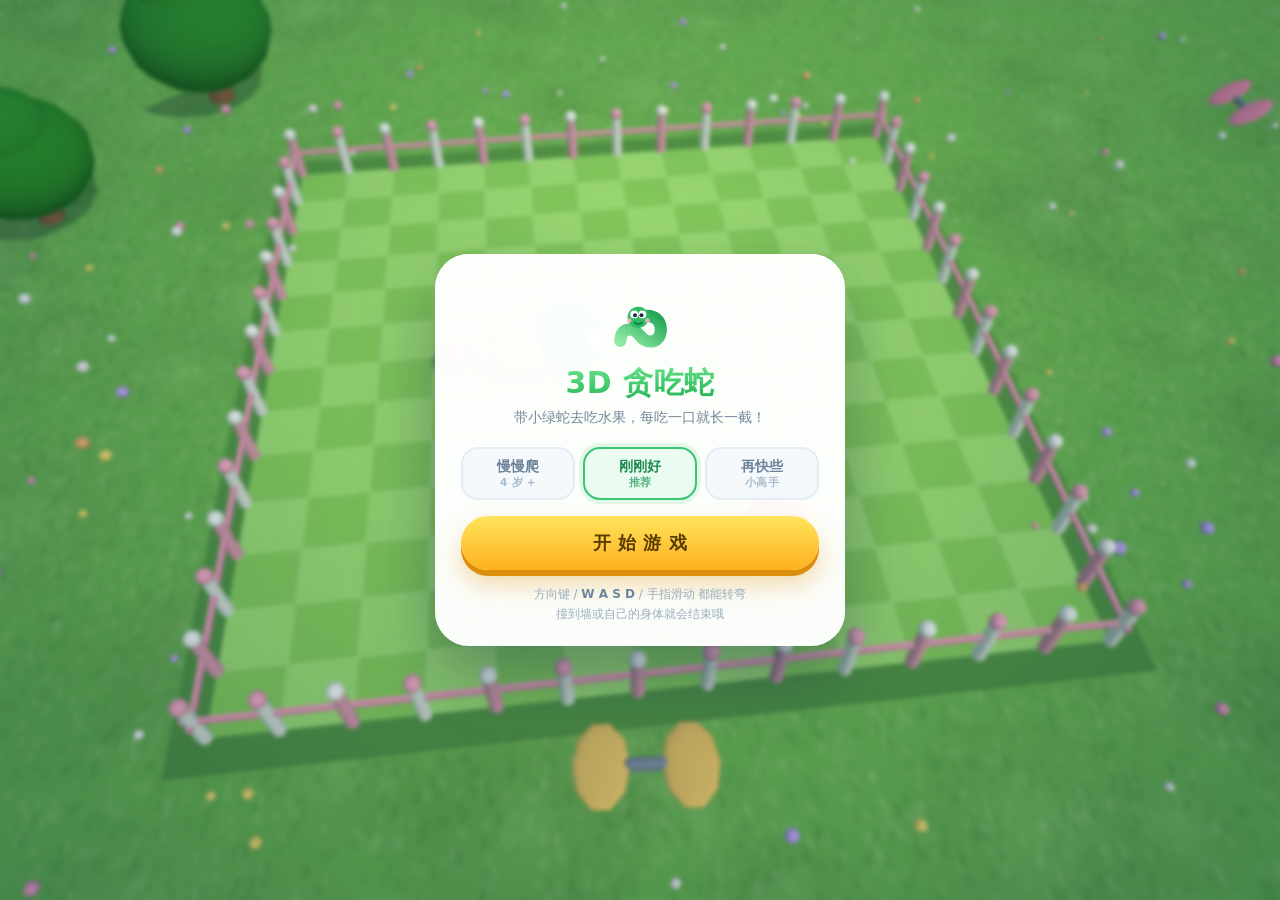
==== index.html @ 9dacfd61 "3D 贪吃蛇 · 小小探险：儿童向单文件 3D 游戏" ====
<!DOCTYPE html>
<html lang="zh-CN">
<head>
<meta charset="utf-8">
<meta name="viewport" content="width=device-width,initial-scale=1,maximum-scale=1,user-scalable=no,viewport-fit=cover">
<meta name="theme-color" content="#7dc8f7">
<meta name="apple-mobile-web-app-capable" content="yes">
<title>3D 贪吃蛇 · 小小探险</title>
<style>
*, *::before, *::after { margin: 0; padding: 0; box-sizing: border-box; }

html, body {
  height: 100%;
  overflow: hidden;
  background: #7dc8f7;
}

body {
  font-family: "PingFang SC", "Hiragino Sans GB", "Microsoft YaHei", system-ui, -apple-system, sans-serif;
  color: #22334d;
  -webkit-user-select: none;
  user-select: none;
  -webkit-tap-highlight-color: transparent;
  touch-action: none;
  overscroll-behavior: none;
}

#c {
  position: fixed;
  inset: 0;
  width: 100%;
  height: 100%;
  display: block;
  touch-action: none;
}

/* ============ 通用界面层 ============ */
.screen {
  position: fixed;
  inset: 0;
  z-index: 20;
  display: flex;
  align-items: center;
  justify-content: center;
  padding: 18px;
  background: radial-gradient(ellipse at 50% 35%, rgba(255, 255, 255, .10), rgba(20, 60, 95, .34));
  -webkit-backdrop-filter: blur(2px) saturate(1.05);
  backdrop-filter: blur(2px) saturate(1.05);
}
.screen.hidden { display: none; }

.card {
  width: min(410px, 100%);
  max-height: 94vh;
  overflow-y: auto;
  background: rgba(255, 255, 255, .97);
  border-radius: 34px;
  padding: 26px 26px 22px;
  text-align: center;
  box-shadow: 0 30px 70px rgba(10, 40, 70, .38), inset 0 2px 0 #fff;
  animation: pop .4s cubic-bezier(.2, 1.5, .45, 1) both;
}
@keyframes pop {
  from { transform: scale(.86) translateY(14px); opacity: 0; }
  to { transform: none; opacity: 1; }
}

/* ============ 标志 ============ */
.mark {
  width: 74px;
  height: 74px;
  margin: 2px auto 10px;
  position: relative;
}
.mark svg { width: 100%; height: 100%; display: block; }

.title {
  font-size: 30px;
  font-weight: 900;
  letter-spacing: .5px;
  line-height: 1.15;
  background: linear-gradient(178deg, #6ae38a 8%, #22b455 92%);
  -webkit-background-clip: text;
  background-clip: text;
  color: transparent;
}
.subtitle {
  margin-top: 7px;
  font-size: 14px;
  line-height: 1.55;
  color: #74879b;
  font-weight: 500;
}

/* ============ 难度 ============ */
.diffs {
  display: grid;
  grid-template-columns: repeat(3, 1fr);
  gap: 8px;
  margin: 18px 0 16px;
}
.pill {
  border: 2px solid #e4ecf4;
  background: #f5f9fc;
  border-radius: 17px;
  padding: 9px 2px 8px;
  font-family: inherit;
  font-size: 14px;
  font-weight: 800;
  color: #6b8199;
  cursor: pointer;
  transition: border-color .16s, background .16s, color .16s, box-shadow .16s, transform .1s;
  line-height: 1.25;
}
.pill small {
  display: block;
  font-size: 10.5px;
  font-weight: 600;
  color: #a7bbcd;
  margin-top: 1px;
  letter-spacing: .3px;
}
.pill:active { transform: scale(.95); }
.pill.active {
  border-color: #38c674;
  background: #eafbf1;
  color: #1c8a4c;
  box-shadow: 0 0 0 4px rgba(56, 198, 116, .13);
}
.pill.active small { color: #55b47f; }

/* ============ 按钮 ============ */
.btn {
  display: block;
  width: 100%;
  border: 0;
  border-radius: 999px;
  font-family: inherit;
  font-weight: 800;
  font-size: 18px;
  letter-spacing: .5px;
  padding: 15px 18px;
  cursor: pointer;
  transition: transform .09s, box-shadow .09s, filter .15s;
}
.btn + .btn { margin-top: 10px; }

.btn-primary {
  color: #5a3c00;
  background: linear-gradient(180deg, #ffe45c, #ffb01f);
  box-shadow: 0 6px 0 #dc8e0d, 0 14px 26px rgba(220, 142, 13, .35);
}
.btn-primary:active {
  transform: translateY(4px);
  box-shadow: 0 2px 0 #dc8e0d, 0 6px 14px rgba(220, 142, 13, .3);
}

.btn-ghost {
  color: #5d7591;
  background: #eef4f9;
  box-shadow: 0 4px 0 #d8e3ed;
  font-size: 15px;
  padding: 12px 18px;
}
.btn-ghost:active { transform: translateY(3px); box-shadow: 0 1px 0 #d8e3ed; }

.hint {
  margin-top: 14px;
  font-size: 12px;
  color: #9aadbf;
  line-height: 1.7;
  font-weight: 500;
}
.hint b { color: #6d859c; font-weight: 700; }

/* ============ HUD ============ */
#hud {
  position: fixed;
  inset: 0;
  z-index: 10;
  pointer-events: none;
  opacity: 0;
  transition: opacity .3s;
}
#hud.show { opacity: 1; }

.hud-top {
  position: absolute;
  top: max(12px, env(safe-area-inset-top));
  left: 12px;
  right: 12px;
  display: flex;
  align-items: center;
  gap: 8px;
}

.chip {
  display: flex;
  align-items: center;
  gap: 7px;
  height: 42px;
  padding: 0 15px 0 10px;
  border-radius: 999px;
  background: rgba(255, 255, 255, .93);
  box-shadow: 0 5px 16px rgba(15, 45, 75, .2), inset 0 1px 0 #fff;
  font-weight: 800;
  font-size: 17px;
  font-variant-numeric: tabular-nums;
  color: #23374f;
}
.chip svg { width: 21px; height: 21px; display: block; }
.chip.best { color: #8a6412; padding-left: 11px; }
.chip.best svg { width: 19px; height: 19px; }

.chip.bump { animation: bump .34s cubic-bezier(.2, 1.6, .4, 1); }
@keyframes bump {
  0% { transform: scale(1); }
  45% { transform: scale(1.16); }
  100% { transform: scale(1); }
}

.spacer { flex: 1 1 auto; }

.icon-btn {
  width: 42px;
  height: 42px;
  flex: 0 0 auto;
  border: 0;
  border-radius: 50%;
  background: rgba(255, 255, 255, .93);
  box-shadow: 0 5px 16px rgba(15, 45, 75, .2), inset 0 1px 0 #fff;
  display: flex;
  align-items: center;
  justify-content: center;
  cursor: pointer;
  pointer-events: auto;
  transition: transform .1s, background .15s;
}
.icon-btn:active { transform: scale(.9); }
.icon-btn svg { width: 20px; height: 20px; fill: #33475f; display: block; }

/* ============ 方向键 ============ */
#pad {
  position: absolute;
  right: 16px;
  bottom: max(16px, env(safe-area-inset-bottom));
  display: none;
  grid-template-columns: repeat(3, 56px);
  grid-template-rows: repeat(3, 56px);
  gap: 6px;
  pointer-events: none;
}
body.touch #pad { display: grid; }

.dpad {
  border: 0;
  border-radius: 19px;
  background: rgba(255, 255, 255, .8);
  box-shadow: 0 5px 14px rgba(15, 45, 75, .22), inset 0 1px 0 #fff;
  display: flex;
  align-items: center;
  justify-content: center;
  pointer-events: auto;
  cursor: pointer;
  transition: background .1s, transform .1s;
  grid-area: auto;
}
.dpad svg { width: 24px; height: 24px; fill: #2f4258; display: block; }
.dpad:active, .dpad.on { background: #ffd93d; transform: scale(.93); }
.dpad[data-d="u"] { grid-column: 2; grid-row: 1; }
.dpad[data-d="l"] { grid-column: 1; grid-row: 2; }
.dpad[data-d="r"] { grid-column: 3; grid-row: 2; }
.dpad[data-d="d"] { grid-column: 2; grid-row: 3; }

/* ============ 结束界面 ============ */
.face {
  width: 84px;
  height: 84px;
  margin: 0 auto 6px;
}
.face svg { width: 100%; height: 100%; display: block; }

.end-title {
  font-size: 25px;
  font-weight: 900;
  color: #2c3f58;
  letter-spacing: .4px;
}

.stats {
  display: grid;
  grid-template-columns: 1fr 1fr;
  gap: 10px;
  margin: 18px 0 20px;
}
.stat {
  background: #f4f9fc;
  border-radius: 20px;
  padding: 13px 8px 11px;
  border: 2px solid #eaf2f8;
}
.stat .num {
  font-size: 25px;
  font-weight: 900;
  color: #1f9d55;
  font-variant-numeric: tabular-nums;
  line-height: 1.1;
}
.stat .num.gold { color: #d99b12; }
.stat .lab {
  font-size: 11.5px;
  color: #93a8bb;
  font-weight: 700;
  margin-top: 3px;
  letter-spacing: .5px;
}

.newbest {
  display: none;
  margin: -8px 0 16px;
  font-size: 13px;
  font-weight: 800;
  color: #8a5c00;
  letter-spacing: .5px;
}
.newbest.show {
  display: inline-block;
  padding: 6px 16px;
  border-radius: 999px;
  background: linear-gradient(180deg, #fff0b8, #ffdf7a);
  box-shadow: 0 2px 0 #e6bf45;
  animation: nbpulse 1.6s ease-in-out infinite;
}
@keyframes nbpulse {
  0%, 100% { transform: scale(1); }
  50% { transform: scale(1.055); }
}

/* ============ 暂停 ============ */
.pause-badge {
  width: 66px;
  height: 66px;
  margin: 0 auto 12px;
  border-radius: 50%;
  background: #eef6fd;
  display: flex;
  align-items: center;
  justify-content: center;
}
.pause-badge svg { width: 26px; height: 26px; fill: #5b7fa3; }

/* ============ 竖屏 / 窄屏：卡片压缩并贴底，让 3D 场地露在上方 ============ */
@media (max-aspect-ratio: 4/5) {
  .screen {
    align-items: flex-end;
    padding: 0 14px max(14px, env(safe-area-inset-bottom));
  }
  .card {
    border-radius: 26px;
    padding: 16px 20px 15px;
    max-height: 74vh;
  }
  .mark {
    width: 50px;
    height: 50px;
    margin: 0 auto 3px;
  }
  .title { font-size: 25px; }
  .subtitle { font-size: 12.5px; margin-top: 5px; line-height: 1.45; }
  .diffs { margin: 11px 0 11px; gap: 7px; }
  .pill { padding: 7px 2px 6px; font-size: 12.5px; border-radius: 14px; }
  .pill small { font-size: 9.5px; }
  .btn { font-size: 16.5px; padding: 13px 16px; }
  .btn-ghost { font-size: 14px; padding: 10px 16px; }
  .hint { font-size: 10.5px; margin-top: 9px; line-height: 1.55; }
  .stats { margin: 13px 0 14px; gap: 8px; }
  .stat { padding: 10px 6px 9px; border-radius: 16px; }
  .stat .num { font-size: 21px; }
  .newbest { margin: -4px 0 11px; }
}

/* ============ 横屏手机：进一步压扁 ============ */
@media (max-height: 560px) {
  .mark { width: 46px; height: 46px; margin-bottom: 2px; }
  .title { font-size: 22px; }
  .subtitle { font-size: 12px; }
  .diffs { margin: 9px 0 9px; }
  .hint { display: none; }
  .card { padding: 14px 20px 13px; }
  .btn { padding: 11px 16px; font-size: 15.5px; }
}

@media (max-width: 380px) {
  .title { font-size: 23px; }
  .card { padding: 16px 18px 14px; border-radius: 26px; }
  #pad { grid-template-columns: repeat(3, 50px); grid-template-rows: repeat(3, 50px); }
}

</style>
</head>
<body>
<canvas id="c"></canvas>

<!-- ================= HUD ================= -->
<div id="hud">
  <div class="hud-top">
    <div class="chip" id="chipScore">
      <svg viewBox="0 0 24 24" aria-hidden="true">
        <path fill="#e94b4b" d="M12 7.9C9.1 6.3 5.7 8.4 5.7 12.2c0 4.2 4 8 6.3 8s6.3-3.8 6.3-8c0-3.8-3.4-5.9-6.3-4.3z"/>
        <path fill="#5fbb52" d="M12.5 7.8c0-2.1 1.4-3.6 3.3-3.9.2 2.1-1.4 3.7-3.3 3.9z"/>
        <rect x="11.7" y="4.4" width="1.3" height="3.9" rx=".65" fill="#8b5e3c"/>
      </svg>
      <span id="score">0</span>
    </div>
    <div class="chip best" id="chipBest">
      <svg viewBox="0 0 24 24" aria-hidden="true">
        <path fill="#e6a720" d="M7 3h10v3.6a5 5 0 0 1-3.6 4.8v3.9h2.4a1 1 0 0 1 1 1V19H7.2v-2.7a1 1 0 0 1 1-1h2.4v-3.9A5 5 0 0 1 7 6.6V3z"/>
        <path fill="#c98f13" d="M4.6 6.2h2.2v3.1c0 .9.4 1.7 1 2.3-.1 0-.2-.1-.3-.1H5.9A1.3 1.3 0 0 1 4.6 10.2V6.2zm12.6 0h2.2v4a1.3 1.3 0 0 1-1.3 1.3h-1.6l-.3.1c.6-.6 1-1.4 1-2.3V6.2z"/>
      </svg>
      <span id="best">0</span>
    </div>
    <div class="spacer"></div>
    <button class="icon-btn" id="btnSound" aria-label="音效开关">
      <svg id="icoSoundOn" viewBox="0 0 24 24" aria-hidden="true">
        <path d="M4 9.5h3L11.5 6v12L7 14.5H4a1 1 0 0 1-1-1v-3a1 1 0 0 1 1-1z"/>
        <path d="M14.6 8.4a5 5 0 0 1 0 7.2l-1.3-1.3a3.2 3.2 0 0 0 0-4.6l1.3-1.3z"/>
        <path d="M17.2 5.8a8.6 8.6 0 0 1 0 12.4l-1.3-1.3a6.8 6.8 0 0 0 0-9.8l1.3-1.3z"/>
      </svg>
      <svg id="icoSoundOff" viewBox="0 0 24 24" style="display:none" aria-hidden="true">
        <path d="M4 9.5h3L11.5 6v12L7 14.5H4a1 1 0 0 1-1-1v-3a1 1 0 0 1 1-1z"/>
        <path d="M15.1 9.4l1.3-1.3 5 5-1.3 1.3-5-5z" transform="translate(-1.6 .4)"/>
        <path d="M20.1 9.4l1.3 1.3-5 5-1.3-1.3 5-5z" transform="translate(-1.6 .4)"/>
      </svg>
    </button>
    <button class="icon-btn" id="btnPause" aria-label="暂停">
      <svg viewBox="0 0 24 24" aria-hidden="true">
        <rect x="6.5" y="5" width="4" height="14" rx="1.6"/>
        <rect x="13.5" y="5" width="4" height="14" rx="1.6"/>
      </svg>
    </button>
  </div>

  <div id="pad">
    <button class="dpad" data-d="u" aria-label="上"><svg viewBox="0 0 24 24"><path d="M12 5.2l7 8.6H5z"/></svg></button>
    <button class="dpad" data-d="l" aria-label="左"><svg viewBox="0 0 24 24"><path d="M5.2 12l8.6-7v14z"/></svg></button>
    <button class="dpad" data-d="r" aria-label="右"><svg viewBox="0 0 24 24"><path d="M18.8 12l-8.6 7V5z"/></svg></button>
    <button class="dpad" data-d="d" aria-label="下"><svg viewBox="0 0 24 24"><path d="M12 18.8l-7-8.6h14z"/></svg></button>
  </div>
</div>

<!-- ================= 开始界面 ================= -->
<div id="menu" class="screen">
  <div class="card">
    <div class="mark">
      <svg viewBox="0 0 64 64" aria-hidden="true">
        <defs>
          <linearGradient id="sg" x1="0" y1="1" x2="1" y2="0">
            <stop offset="0" stop-color="#8eeaa4"/>
            <stop offset="1" stop-color="#20a457"/>
          </linearGradient>
        </defs>
        <path d="M15 51C15 39 26 38.5 32 46.5S50 53 50 41 37 26.5 30.5 32.5"
              fill="none" stroke="url(#sg)" stroke-width="10.5" stroke-linecap="round"/>
        <circle cx="30.5" cy="30.5" r="9.2" fill="#2fbb63"/>
        <circle cx="27" cy="28" r="3.4" fill="#fff"/>
        <circle cx="34" cy="28" r="3.4" fill="#fff"/>
        <circle cx="27.7" cy="28.7" r="1.7" fill="#1d2b3d"/>
        <circle cx="33.3" cy="28.7" r="1.7" fill="#1d2b3d"/>
        <path d="M27.6 35.2q3 2.6 6 0" stroke="#12834a" stroke-width="2" fill="none" stroke-linecap="round"/>
        <circle cx="22.6" cy="33.4" r="2.1" fill="#ffb3c8" opacity=".85"/>
        <circle cx="38.4" cy="33.4" r="2.1" fill="#ffb3c8" opacity=".85"/>
      </svg>
    </div>
    <h1 class="title">3D 贪吃蛇</h1>
    <p class="subtitle">带小绿蛇去吃水果，每吃一口就长一截！</p>

    <div class="diffs" id="diffs">
      <button class="pill" data-diff="easy">慢慢爬<small>4 岁 +</small></button>
      <button class="pill active" data-diff="normal">刚刚好<small>推荐</small></button>
      <button class="pill" data-diff="hard">再快些<small>小高手</small></button>
    </div>

    <button class="btn btn-primary" id="btnStart">开 始 游 戏</button>
    <p class="hint">方向键 / <b>W A S D</b> / 手指滑动 都能转弯<br>撞到墙或自己的身体就会结束哦</p>
  </div>
</div>

<!-- ================= 暂停界面 ================= -->
<div id="pause" class="screen hidden">
  <div class="card">
    <div class="pause-badge">
      <svg viewBox="0 0 24 24" aria-hidden="true">
        <rect x="6" y="4.5" width="4.2" height="15" rx="1.8"/>
        <rect x="13.8" y="4.5" width="4.2" height="15" rx="1.8"/>
      </svg>
    </div>
    <h2 class="end-title">休息一下</h2>
    <p class="subtitle" style="margin-bottom:20px">小蛇在原地等你回来</p>
    <button class="btn btn-primary" id="btnResume">继 续 玩</button>
    <button class="btn btn-ghost" id="btnQuit">回到开头</button>
  </div>
</div>

<!-- ================= 结束界面 ================= -->
<div id="over" class="screen hidden">
  <div class="card">
    <div class="face">
      <svg viewBox="0 0 80 80" aria-hidden="true">
        <circle cx="40" cy="40" r="33" fill="#ffe9a8"/>
        <circle cx="40" cy="40" r="33" fill="none" stroke="#f2c94c" stroke-width="4"/>
        <path d="M26 32l7 7M33 32l-7 7" stroke="#8a6212" stroke-width="3.4" stroke-linecap="round" fill="none"/>
        <path d="M54 32l7 7M61 32l-7 7" stroke="#8a6212" stroke-width="3.4" stroke-linecap="round" fill="none"/>
        <path d="M29 55q5.5-5 11 0t11 0" stroke="#8a6212" stroke-width="3.4" stroke-linecap="round" fill="none"/>
        <circle cx="20" cy="47" r="4" fill="#ffb3c8" opacity=".8"/>
        <circle cx="60" cy="47" r="4" fill="#ffb3c8" opacity=".8"/>
      </svg>
    </div>
    <h2 class="end-title" id="overTitle">哎呀，撞到啦</h2>
    <p class="subtitle" id="overSub">没关系，再试一次会更棒！</p>

    <div class="stats">
      <div class="stat">
        <div class="num" id="statScore">0</div>
        <div class="lab">这 局 得 分</div>
      </div>
      <div class="stat">
        <div class="num gold" id="statBest">0</div>
        <div class="lab">最 高 分</div>
      </div>
    </div>
    <div class="newbest" id="newBest">新的最高分！</div>

    <button class="btn btn-primary" id="btnRetry">再 来 一 次</button>
    <button class="btn btn-ghost" id="btnHome">回到开头</button>
  </div>
</div>

<script>
console.warn('Scripts "build/three.js" and "build/three.min.js" are deprecated with r150+, and will be removed with r160. Please use ES Modules or alternatives: https://threejs.org/docs/index.html#manual/en/introduction/Installation'),
/**
 * @license
 * Copyright 2010-2023 Three.js Authors
 * SPDX-License-Identifier: MIT
 */
function(t,e){"object"==typeof exports&&"undefined"!=typeof module?e(exports):"function"==typeof define&&define.amd?define(["exports"],e):e((t="undefined"!=typeof globalThis?globalThis:t||self).THREE={})}(this,(function(t){"use strict";const e="158",n=1,i=2,r=3,s=0,a=1,o=100,l=204,c=205,h=0,u=1,d=2,p=0,m=1,f=2,g=3,_=4,v=5,y="attached",x="detached",M=300,S=301,b=302,T=303,E=304,w=306,A=1e3,R=1001,C=1002,L=1003,P=1004,I=1005,U=1006,D=1007,N=1008,O=1009,F=1012,B=1013,z=1014,H=1015,G=1016,V=1017,k=1018,W=1020,X=1023,j=1026,q=1027,Y=1029,Z=1031,J=1033,K=33776,$=33777,Q=33778,tt=33779,et=35840,nt=35841,it=35842,rt=35843,st=37492,at=37496,ot=37808,lt=37809,ct=37810,ht=37811,ut=37812,dt=37813,pt=37814,mt=37815,ft=37816,gt=37817,_t=37818,vt=37819,yt=37820,xt=37821,Mt=36492,St=36494,bt=36495,Tt=36284,Et=36285,wt=36286,At=2300,Rt=2301,Ct=2302,Lt=2400,Pt=2401,It=2402,Ut=2500,Dt=2501,Nt=3e3,Ot=3001,Ft="",Bt="srgb",zt="srgb-linear",Ht="display-p3",Gt="display-p3-linear",Vt="linear",kt="srgb",Wt="rec709",Xt="p3",jt=7680,qt=35044,Yt="300 es",Zt=1035,Jt=2e3,Kt=2001;class $t{addEventListener(t,e){void 0===this._listeners&&(this._listeners={});const n=this._listeners;void 0===n[t]&&(n[t]=[]),-1===n[t].indexOf(e)&&n[t].push(e)}hasEventListener(t,e){if(void 0===this._listeners)return!1;const n=this._listeners;return void 0!==n[t]&&-1!==n[t].indexOf(e)}removeEventListener(t,e){if(void 0===this._listeners)return;const n=this._listeners[t];if(void 0!==n){const t=n.indexOf(e);-1!==t&&n.splice(t,1)}}dispatchEvent(t){if(void 0===this._listeners)return;const e=this._listeners[t.type];if(void 0!==e){t.target=this;const n=e.slice(0);for(let e=0,i=n.length;e<i;e++)n[e].call(this,t);t.target=null}}}const Qt=["00","01","02","03","04","05","06","07","08","09","0a","0b","0c","0d","0e","0f","10","11","12","13","14","15","16","17","18","19","1a","1b","1c","1d","1e","1f","20","21","22","23","24","25","26","27","28","29","2a","2b","2c","2d","2e","2f","30","31","32","33","34","35","36","37","38","39","3a","3b","3c","3d","3e","3f","40","41","42","43","44","45","46","47","48","49","4a","4b","4c","4d","4e","4f","50","51","52","53","54","55","56","57","58","59","5a","5b","5c","5d","5e","5f","60","61","62","63","64","65","66","67","68","69","6a","6b","6c","6d","6e","6f","70","71","72","73","74","75","76","77","78","79","7a","7b","7c","7d","7e","7f","80","81","82","83","84","85","86","87","88","89","8a","8b","8c","8d","8e","8f","90","91","92","93","94","95","96","97","98","99","9a","9b","9c","9d","9e","9f","a0","a1","a2","a3","a4","a5","a6","a7","a8","a9","aa","ab","ac","ad","ae","af","b0","b1","b2","b3","b4","b5","b6","b7","b8","b9","ba","bb","bc","bd","be","bf","c0","c1","c2","c3","c4","c5","c6","c7","c8","c9","ca","cb","cc","cd","ce","cf","d0","d1","d2","d3","d4","d5","d6","d7","d8","d9","da","db","dc","dd","de","df","e0","e1","e2","e3","e4","e5","e6","e7","e8","e9","ea","eb","ec","ed","ee","ef","f0","f1","f2","f3","f4","f5","f6","f7","f8","f9","fa","fb","fc","fd","fe","ff"];let te=1234567;const ee=Math.PI/180,ne=180/Math.PI;function ie(){const t=4294967295*Math.random()|0,e=4294967295*Math.random()|0,n=4294967295*Math.random()|0,i=4294967295*Math.random()|0;return(Qt[255&t]+Qt[t>>8&255]+Qt[t>>16&255]+Qt[t>>24&255]+"-"+Qt[255&e]+Qt[e>>8&255]+"-"+Qt[e>>16&15|64]+Qt[e>>24&255]+"-"+Qt[63&n|128]+Qt[n>>8&255]+"-"+Qt[n>>16&255]+Qt[n>>24&255]+Qt[255&i]+Qt[i>>8&255]+Qt[i>>16&255]+Qt[i>>24&255]).toLowerCase()}function re(t,e,n){return Math.max(e,Math.min(n,t))}function se(t,e){return(t%e+e)%e}function ae(t,e,n){return(1-n)*t+n*e}function oe(t){return 0==(t&t-1)&&0!==t}function le(t){return Math.pow(2,Math.ceil(Math.log(t)/Math.LN2))}function ce(t){return Math.pow(2,Math.floor(Math.log(t)/Math.LN2))}function he(t,e){switch(e.constructor){case Float32Array:return t;case Uint32Array:return t/4294967295;case Uint16Array:return t/65535;case Uint8Array:return t/255;case Int32Array:return Math.max(t/2147483647,-1);case Int16Array:return Math.max(t/32767,-1);case Int8Array:return Math.max(t/127,-1);default:throw new Error("Invalid component type.")}}function ue(t,e){switch(e.constructor){case Float32Array:return t;case Uint32Array:return Math.round(4294967295*t);case Uint16Array:return Math.round(65535*t);case Uint8Array:return Math.round(255*t);case Int32Array:return Math.round(2147483647*t);case Int16Array:return Math.round(32767*t);case Int8Array:return Math.round(127*t);default:throw new Error("Invalid component type.")}}const de={DEG2RAD:ee,RAD2DEG:ne,generateUUID:ie,clamp:re,euclideanModulo:se,mapLinear:function(t,e,n,i,r){return i+(t-e)*(r-i)/(n-e)},inverseLerp:function(t,e,n){return t!==e?(n-t)/(e-t):0},lerp:ae,damp:function(t,e,n,i){return ae(t,e,1-Math.exp(-n*i))},pingpong:function(t,e=1){return e-Math.abs(se(t,2*e)-e)},smoothstep:function(t,e,n){return t<=e?0:t>=n?1:(t=(t-e)/(n-e))*t*(3-2*t)},smootherstep:function(t,e,n){return t<=e?0:t>=n?1:(t=(t-e)/(n-e))*t*t*(t*(6*t-15)+10)},randInt:function(t,e){return t+Math.floor(Math.random()*(e-t+1))},randFloat:function(t,e){return t+Math.random()*(e-t)},randFloatSpread:function(t){return t*(.5-Math.random())},seededRandom:function(t){void 0!==t&&(te=t);let e=te+=1831565813;return e=Math.imul(e^e>>>15,1|e),e^=e+Math.imul(e^e>>>7,61|e),((e^e>>>14)>>>0)/4294967296},degToRad:function(t){return t*ee},radToDeg:function(t){return t*ne},isPowerOfTwo:oe,ceilPowerOfTwo:le,floorPowerOfTwo:ce,setQuaternionFromProperEuler:function(t,e,n,i,r){const s=Math.cos,a=Math.sin,o=s(n/2),l=a(n/2),c=s((e+i)/2),h=a((e+i)/2),u=s((e-i)/2),d=a((e-i)/2),p=s((i-e)/2),m=a((i-e)/2);switch(r){case"XYX":t.set(o*h,l*u,l*d,o*c);break;case"YZY":t.set(l*d,o*h,l*u,o*c);break;case"ZXZ":t.set(l*u,l*d,o*h,o*c);break;case"XZX":t.set(o*h,l*m,l*p,o*c);break;case"YXY":t.set(l*p,o*h,l*m,o*c);break;case"ZYZ":t.set(l*m,l*p,o*h,o*c);break;default:console.warn("THREE.MathUtils: .setQuaternionFromProperEuler() encountered an unknown order: "+r)}},normalize:ue,denormalize:he};class pe{constructor(t=0,e=0){pe.prototype.isVector2=!0,this.x=t,this.y=e}get width(){return this.x}set width(t){this.x=t}get height(){return this.y}set height(t){this.y=t}set(t,e){return this.x=t,this.y=e,this}setScalar(t){return this.x=t,this.y=t,this}setX(t){return this.x=t,this}setY(t){return this.y=t,this}setComponent(t,e){switch(t){case 0:this.x=e;break;case 1:this.y=e;break;default:throw new Error("index is out of range: "+t)}return this}getComponent(t){switch(t){case 0:return this.x;case 1:return this.y;default:throw new Error("index is out of range: "+t)}}clone(){return new this.constructor(this.x,this.y)}copy(t){return this.x=t.x,this.y=t.y,this}add(t){return this.x+=t.x,this.y+=t.y,this}addScalar(t){return this.x+=t,this.y+=t,this}addVectors(t,e){return this.x=t.x+e.x,this.y=t.y+e.y,this}addScaledVector(t,e){return this.x+=t.x*e,this.y+=t.y*e,this}sub(t){return this.x-=t.x,this.y-=t.y,this}subScalar(t){return this.x-=t,this.y-=t,this}subVectors(t,e){return this.x=t.x-e.x,this.y=t.y-e.y,this}multiply(t){return this.x*=t.x,this.y*=t.y,this}multiplyScalar(t){return this.x*=t,this.y*=t,this}divide(t){return this.x/=t.x,this.y/=t.y,this}divideScalar(t){return this.multiplyScalar(1/t)}applyMatrix3(t){const e=this.x,n=this.y,i=t.elements;return this.x=i[0]*e+i[3]*n+i[6],this.y=i[1]*e+i[4]*n+i[7],this}min(t){return this.x=Math.min(this.x,t.x),this.y=Math.min(this.y,t.y),this}max(t){return this.x=Math.max(this.x,t.x),this.y=Math.max(this.y,t.y),this}clamp(t,e){return this.x=Math.max(t.x,Math.min(e.x,this.x)),this.y=Math.max(t.y,Math.min(e.y,this.y)),this}clampScalar(t,e){return this.x=Math.max(t,Math.min(e,this.x)),this.y=Math.max(t,Math.min(e,this.y)),this}clampLength(t,e){const n=this.length();return this.divideScalar(n||1).multiplyScalar(Math.max(t,Math.min(e,n)))}floor(){return this.x=Math.floor(this.x),this.y=Math.floor(this.y),this}ceil(){return this.x=Math.ceil(this.x),this.y=Math.ceil(this.y),this}round(){return this.x=Math.round(this.x),this.y=Math.round(this.y),this}roundToZero(){return this.x=Math.trunc(this.x),this.y=Math.trunc(this.y),this}negate(){return this.x=-this.x,this.y=-this.y,this}dot(t){return this.x*t.x+this.y*t.y}cross(t){return this.x*t.y-this.y*t.x}lengthSq(){return this.x*this.x+this.y*this.y}length(){return Math.sqrt(this.x*this.x+this.y*this.y)}manhattanLength(){return Math.abs(this.x)+Math.abs(this.y)}normalize(){return this.divideScalar(this.length()||1)}angle(){return Math.atan2(-this.y,-this.x)+Math.PI}angleTo(t){const e=Math.sqrt(this.lengthSq()*t.lengthSq());if(0===e)return Math.PI/2;const n=this.dot(t)/e;return Math.acos(re(n,-1,1))}distanceTo(t){return Math.sqrt(this.distanceToSquared(t))}distanceToSquared(t){const e=this.x-t.x,n=this.y-t.y;return e*e+n*n}manhattanDistanceTo(t){return Math.abs(this.x-t.x)+Math.abs(this.y-t.y)}setLength(t){return this.normalize().multiplyScalar(t)}lerp(t,e){return this.x+=(t.x-this.x)*e,this.y+=(t.y-this.y)*e,this}lerpVectors(t,e,n){return this.x=t.x+(e.x-t.x)*n,this.y=t.y+(e.y-t.y)*n,this}equals(t){return t.x===this.x&&t.y===this.y}fromArray(t,e=0){return this.x=t[e],this.y=t[e+1],this}toArray(t=[],e=0){return t[e]=this.x,t[e+1]=this.y,t}fromBufferAttribute(t,e){return this.x=t.getX(e),this.y=t.getY(e),this}rotateAround(t,e){const n=Math.cos(e),i=Math.sin(e),r=this.x-t.x,s=this.y-t.y;return this.x=r*n-s*i+t.x,this.y=r*i+s*n+t.y,this}random(){return this.x=Math.random(),this.y=Math.random(),this}*[Symbol.iterator](){yield this.x,yield this.y}}class me{constructor(t,e,n,i,r,s,a,o,l){me.prototype.isMatrix3=!0,this.elements=[1,0,0,0,1,0,0,0,1],void 0!==t&&this.set(t,e,n,i,r,s,a,o,l)}set(t,e,n,i,r,s,a,o,l){const c=this.elements;return c[0]=t,c[1]=i,c[2]=a,c[3]=e,c[4]=r,c[5]=o,c[6]=n,c[7]=s,c[8]=l,this}identity(){return this.set(1,0,0,0,1,0,0,0,1),this}copy(t){const e=this.elements,n=t.elements;return e[0]=n[0],e[1]=n[1],e[2]=n[2],e[3]=n[3],e[4]=n[4],e[5]=n[5],e[6]=n[6],e[7]=n[7],e[8]=n[8],this}extractBasis(t,e,n){return t.setFromMatrix3Column(this,0),e.setFromMatrix3Column(this,1),n.setFromMatrix3Column(this,2),this}setFromMatrix4(t){const e=t.elements;return this.set(e[0],e[4],e[8],e[1],e[5],e[9],e[2],e[6],e[10]),this}multiply(t){return this.multiplyMatrices(this,t)}premultiply(t){return this.multiplyMatrices(t,this)}multiplyMatrices(t,e){const n=t.elements,i=e.elements,r=this.elements,s=n[0],a=n[3],o=n[6],l=n[1],c=n[4],h=n[7],u=n[2],d=n[5],p=n[8],m=i[0],f=i[3],g=i[6],_=i[1],v=i[4],y=i[7],x=i[2],M=i[5],S=i[8];return r[0]=s*m+a*_+o*x,r[3]=s*f+a*v+o*M,r[6]=s*g+a*y+o*S,r[1]=l*m+c*_+h*x,r[4]=l*f+c*v+h*M,r[7]=l*g+c*y+h*S,r[2]=u*m+d*_+p*x,r[5]=u*f+d*v+p*M,r[8]=u*g+d*y+p*S,this}multiplyScalar(t){const e=this.elements;return e[0]*=t,e[3]*=t,e[6]*=t,e[1]*=t,e[4]*=t,e[7]*=t,e[2]*=t,e[5]*=t,e[8]*=t,this}determinant(){const t=this.elements,e=t[0],n=t[1],i=t[2],r=t[3],s=t[4],a=t[5],o=t[6],l=t[7],c=t[8];return e*s*c-e*a*l-n*r*c+n*a*o+i*r*l-i*s*o}invert(){const t=this.elements,e=t[0],n=t[1],i=t[2],r=t[3],s=t[4],a=t[5],o=t[6],l=t[7],c=t[8],h=c*s-a*l,u=a*o-c*r,d=l*r-s*o,p=e*h+n*u+i*d;if(0===p)return this.set(0,0,0,0,0,0,0,0,0);const m=1/p;return t[0]=h*m,t[1]=(i*l-c*n)*m,t[2]=(a*n-i*s)*m,t[3]=u*m,t[4]=(c*e-i*o)*m,t[5]=(i*r-a*e)*m,t[6]=d*m,t[7]=(n*o-l*e)*m,t[8]=(s*e-n*r)*m,this}transpose(){let t;const e=this.elements;return t=e[1],e[1]=e[3],e[3]=t,t=e[2],e[2]=e[6],e[6]=t,t=e[5],e[5]=e[7],e[7]=t,this}getNormalMatrix(t){return this.setFromMatrix4(t).invert().transpose()}transposeIntoArray(t){const e=this.elements;return t[0]=e[0],t[1]=e[3],t[2]=e[6],t[3]=e[1],t[4]=e[4],t[5]=e[7],t[6]=e[2],t[7]=e[5],t[8]=e[8],this}setUvTransform(t,e,n,i,r,s,a){const o=Math.cos(r),l=Math.sin(r);return this.set(n*o,n*l,-n*(o*s+l*a)+s+t,-i*l,i*o,-i*(-l*s+o*a)+a+e,0,0,1),this}scale(t,e){return this.premultiply(fe.makeScale(t,e)),this}rotate(t){return this.premultiply(fe.makeRotation(-t)),this}translate(t,e){return this.premultiply(fe.makeTranslation(t,e)),this}makeTranslation(t,e){return t.isVector2?this.set(1,0,t.x,0,1,t.y,0,0,1):this.set(1,0,t,0,1,e,0,0,1),this}makeRotation(t){const e=Math.cos(t),n=Math.sin(t);return this.set(e,-n,0,n,e,0,0,0,1),this}makeScale(t,e){return this.set(t,0,0,0,e,0,0,0,1),this}equals(t){const e=this.elements,n=t.elements;for(let t=0;t<9;t++)if(e[t]!==n[t])return!1;return!0}fromArray(t,e=0){for(let n=0;n<9;n++)this.elements[n]=t[n+e];return this}toArray(t=[],e=0){const n=this.elements;return t[e]=n[0],t[e+1]=n[1],t[e+2]=n[2],t[e+3]=n[3],t[e+4]=n[4],t[e+5]=n[5],t[e+6]=n[6],t[e+7]=n[7],t[e+8]=n[8],t}clone(){return(new this.constructor).fromArray(this.elements)}}const fe=new me;function ge(t){for(let e=t.length-1;e>=0;--e)if(t[e]>=65535)return!0;return!1}const _e={Int8Array:Int8Array,Uint8Array:Uint8Array,Uint8ClampedArray:Uint8ClampedArray,Int16Array:Int16Array,Uint16Array:Uint16Array,Int32Array:Int32Array,Uint32Array:Uint32Array,Float32Array:Float32Array,Float64Array:Float64Array};function ve(t,e){return new _e[t](e)}function ye(t){return document.createElementNS("http://www.w3.org/1999/xhtml",t)}function xe(){const t=ye("canvas");return t.style.display="block",t}const Me={};function Se(t){t in Me||(Me[t]=!0,console.warn(t))}const be=(new me).set(.8224621,.177538,0,.0331941,.9668058,0,.0170827,.0723974,.9105199),Te=(new me).set(1.2249401,-.2249404,0,-.0420569,1.0420571,0,-.0196376,-.0786361,1.0982735),Ee={[zt]:{transfer:Vt,primaries:Wt,toReference:t=>t,fromReference:t=>t},[Bt]:{transfer:kt,primaries:Wt,toReference:t=>t.convertSRGBToLinear(),fromReference:t=>t.convertLinearToSRGB()},[Gt]:{transfer:Vt,primaries:Xt,toReference:t=>t.applyMatrix3(Te),fromReference:t=>t.applyMatrix3(be)},[Ht]:{transfer:kt,primaries:Xt,toReference:t=>t.convertSRGBToLinear().applyMatrix3(Te),fromReference:t=>t.applyMatrix3(be).convertLinearToSRGB()}},we=new Set([zt,Gt]),Ae={enabled:!0,_workingColorSpace:zt,get legacyMode(){return console.warn("THREE.ColorManagement: .legacyMode=false renamed to .enabled=true in r150."),!this.enabled},set legacyMode(t){console.warn("THREE.ColorManagement: .legacyMode=false renamed to .enabled=true in r150."),this.enabled=!t},get workingColorSpace(){return this._workingColorSpace},set workingColorSpace(t){if(!we.has(t))throw new Error(`Unsupported working color space, "${t}".`);this._workingColorSpace=t},convert:function(t,e,n){if(!1===this.enabled||e===n||!e||!n)return t;const i=Ee[e].toReference;return(0,Ee[n].fromReference)(i(t))},fromWorkingColorSpace:function(t,e){return this.convert(t,this._workingColorSpace,e)},toWorkingColorSpace:function(t,e){return this.convert(t,e,this._workingColorSpace)},getPrimaries:function(t){return Ee[t].primaries},getTransfer:function(t){return t===Ft?Vt:Ee[t].transfer}};function Re(t){return t<.04045?.0773993808*t:Math.pow(.9478672986*t+.0521327014,2.4)}function Ce(t){return t<.0031308?12.92*t:1.055*Math.pow(t,.41666)-.055}let Le;class Pe{static getDataURL(t){if(/^data:/i.test(t.src))return t.src;if("undefined"==typeof HTMLCanvasElement)return t.src;let e;if(t instanceof HTMLCanvasElement)e=t;else{void 0===Le&&(Le=ye("canvas")),Le.width=t.width,Le.height=t.height;const n=Le.getContext("2d");t instanceof ImageData?n.putImageData(t,0,0):n.drawImage(t,0,0,t.width,t.height),e=Le}return e.width>2048||e.height>2048?(console.warn("THREE.ImageUtils.getDataURL: Image converted to jpg for performance reasons",t),e.toDataURL("image/jpeg",.6)):e.toDataURL("image/png")}static sRGBToLinear(t){if("undefined"!=typeof HTMLImageElement&&t instanceof HTMLImageElement||"undefined"!=typeof HTMLCanvasElement&&t instanceof HTMLCanvasElement||"undefined"!=typeof ImageBitmap&&t instanceof ImageBitmap){const e=ye("canvas");e.width=t.width,e.height=t.height;const n=e.getContext("2d");n.drawImage(t,0,0,t.width,t.height);const i=n.getImageData(0,0,t.width,t.height),r=i.data;for(let t=0;t<r.length;t++)r[t]=255*Re(r[t]/255);return n.putImageData(i,0,0),e}if(t.data){const e=t.data.slice(0);for(let t=0;t<e.length;t++)e instanceof Uint8Array||e instanceof Uint8ClampedArray?e[t]=Math.floor(255*Re(e[t]/255)):e[t]=Re(e[t]);return{data:e,width:t.width,height:t.height}}return console.warn("THREE.ImageUtils.sRGBToLinear(): Unsupported image type. No color space conversion applied."),t}}let Ie=0;class Ue{constructor(t=null){this.isSource=!0,Object.defineProperty(this,"id",{value:Ie++}),this.uuid=ie(),this.data=t,this.version=0}set needsUpdate(t){!0===t&&this.version++}toJSON(t){const e=void 0===t||"string"==typeof t;if(!e&&void 0!==t.images[this.uuid])return t.images[this.uuid];const n={uuid:this.uuid,url:""},i=this.data;if(null!==i){let t;if(Array.isArray(i)){t=[];for(let e=0,n=i.length;e<n;e++)i[e].isDataTexture?t.push(De(i[e].image)):t.push(De(i[e]))}else t=De(i);n.url=t}return e||(t.images[this.uuid]=n),n}}function De(t){return"undefined"!=typeof HTMLImageElement&&t instanceof HTMLImageElement||"undefined"!=typeof HTMLCanvasElement&&t instanceof HTMLCanvasElement||"undefined"!=typeof ImageBitmap&&t instanceof ImageBitmap?Pe.getDataURL(t):t.data?{data:Array.from(t.data),width:t.width,height:t.height,type:t.data.constructor.name}:(console.warn("THREE.Texture: Unable to serialize Texture."),{})}let Ne=0;class Oe extends $t{constructor(t=Oe.DEFAULT_IMAGE,e=Oe.DEFAULT_MAPPING,n=1001,i=1001,r=1006,s=1008,a=1023,o=1009,l=Oe.DEFAULT_ANISOTROPY,c=""){super(),this.isTexture=!0,Object.defineProperty(this,"id",{value:Ne++}),this.uuid=ie(),this.name="",this.source=new Ue(t),this.mipmaps=[],this.mapping=e,this.channel=0,this.wrapS=n,this.wrapT=i,this.magFilter=r,this.minFilter=s,this.anisotropy=l,this.format=a,this.internalFormat=null,this.type=o,this.offset=new pe(0,0),this.repeat=new pe(1,1),this.center=new pe(0,0),this.rotation=0,this.matrixAutoUpdate=!0,this.matrix=new me,this.generateMipmaps=!0,this.premultiplyAlpha=!1,this.flipY=!0,this.unpackAlignment=4,"string"==typeof c?this.colorSpace=c:(Se("THREE.Texture: Property .encoding has been replaced by .colorSpace."),this.colorSpace=c===Ot?Bt:Ft),this.userData={},this.version=0,this.onUpdate=null,this.isRenderTargetTexture=!1,this.needsPMREMUpdate=!1}get image(){return this.source.data}set image(t=null){this.source.data=t}updateMatrix(){this.matrix.setUvTransform(this.offset.x,this.offset.y,this.repeat.x,this.repeat.y,this.rotation,this.center.x,this.center.y)}clone(){return(new this.constructor).copy(this)}copy(t){return this.name=t.name,this.source=t.source,this.mipmaps=t.mipmaps.slice(0),this.mapping=t.mapping,this.channel=t.channel,this.wrapS=t.wrapS,this.wrapT=t.wrapT,this.magFilter=t.magFilter,this.minFilter=t.minFilter,this.anisotropy=t.anisotropy,this.format=t.format,this.internalFormat=t.internalFormat,this.type=t.type,this.offset.copy(t.offset),this.repeat.copy(t.repeat),this.center.copy(t.center),this.rotation=t.rotation,this.matrixAutoUpdate=t.matrixAutoUpdate,this.matrix.copy(t.matrix),this.generateMipmaps=t.generateMipmaps,this.premultiplyAlpha=t.premultiplyAlpha,this.flipY=t.flipY,this.unpackAlignment=t.unpackAlignment,this.colorSpace=t.colorSpace,this.userData=JSON.parse(JSON.stringify(t.userData)),this.needsUpdate=!0,this}toJSON(t){const e=void 0===t||"string"==typeof t;if(!e&&void 0!==t.textures[this.uuid])return t.textures[this.uuid];const n={metadata:{version:4.6,type:"Texture",generator:"Texture.toJSON"},uuid:this.uuid,name:this.name,image:this.source.toJSON(t).uuid,mapping:this.mapping,channel:this.channel,repeat:[this.repeat.x,this.repeat.y],offset:[this.offset.x,this.offset.y],center:[this.center.x,this.center.y],rotation:this.rotation,wrap:[this.wrapS,this.wrapT],format:this.format,internalFormat:this.internalFormat,type:this.type,colorSpace:this.colorSpace,minFilter:this.minFilter,magFilter:this.magFilter,anisotropy:this.anisotropy,flipY:this.flipY,generateMipmaps:this.generateMipmaps,premultiplyAlpha:this.premultiplyAlpha,unpackAlignment:this.unpackAlignment};return Object.keys(this.userData).length>0&&(n.userData=this.userData),e||(t.textures[this.uuid]=n),n}dispose(){this.dispatchEvent({type:"dispose"})}transformUv(t){if(this.mapping!==M)return t;if(t.applyMatrix3(this.matrix),t.x<0||t.x>1)switch(this.wrapS){case A:t.x=t.x-Math.floor(t.x);break;case R:t.x=t.x<0?0:1;break;case C:1===Math.abs(Math.floor(t.x)%2)?t.x=Math.ceil(t.x)-t.x:t.x=t.x-Math.floor(t.x)}if(t.y<0||t.y>1)switch(this.wrapT){case A:t.y=t.y-Math.floor(t.y);break;case R:t.y=t.y<0?0:1;break;case C:1===Math.abs(Math.floor(t.y)%2)?t.y=Math.ceil(t.y)-t.y:t.y=t.y-Math.floor(t.y)}return this.flipY&&(t.y=1-t.y),t}set needsUpdate(t){!0===t&&(this.version++,this.source.needsUpdate=!0)}get encoding(){return Se("THREE.Texture: Property .encoding has been replaced by .colorSpace."),this.colorSpace===Bt?Ot:Nt}set encoding(t){Se("THREE.Texture: Property .encoding has been replaced by .colorSpace."),this.colorSpace=t===Ot?Bt:Ft}}Oe.DEFAULT_IMAGE=null,Oe.DEFAULT_MAPPING=M,Oe.DEFAULT_ANISOTROPY=1;class Fe{constructor(t=0,e=0,n=0,i=1){Fe.prototype.isVector4=!0,this.x=t,this.y=e,this.z=n,this.w=i}get width(){return this.z}set width(t){this.z=t}get height(){return this.w}set height(t){this.w=t}set(t,e,n,i){return this.x=t,this.y=e,this.z=n,this.w=i,this}setScalar(t){return this.x=t,this.y=t,this.z=t,this.w=t,this}setX(t){return this.x=t,this}setY(t){return this.y=t,this}setZ(t){return this.z=t,this}setW(t){return this.w=t,this}setComponent(t,e){switch(t){case 0:this.x=e;break;case 1:this.y=e;break;case 2:this.z=e;break;case 3:this.w=e;break;default:throw new Error("index is out of range: "+t)}return this}getComponent(t){switch(t){case 0:return this.x;case 1:return this.y;case 2:return this.z;case 3:return this.w;default:throw new Error("index is out of range: "+t)}}clone(){return new this.constructor(this.x,this.y,this.z,this.w)}copy(t){return this.x=t.x,this.y=t.y,this.z=t.z,this.w=void 0!==t.w?t.w:1,this}add(t){return this.x+=t.x,this.y+=t.y,this.z+=t.z,this.w+=t.w,this}addScalar(t){return this.x+=t,this.y+=t,this.z+=t,this.w+=t,this}addVectors(t,e){return this.x=t.x+e.x,this.y=t.y+e.y,this.z=t.z+e.z,this.w=t.w+e.w,this}addScaledVector(t,e){return this.x+=t.x*e,this.y+=t.y*e,this.z+=t.z*e,this.w+=t.w*e,this}sub(t){return this.x-=t.x,this.y-=t.y,this.z-=t.z,this.w-=t.w,this}subScalar(t){return this.x-=t,this.y-=t,this.z-=t,this.w-=t,this}subVectors(t,e){return this.x=t.x-e.x,this.y=t.y-e.y,this.z=t.z-e.z,this.w=t.w-e.w,this}multiply(t){return this.x*=t.x,this.y*=t.y,this.z*=t.z,this.w*=t.w,this}multiplyScalar(t){return this.x*=t,this.y*=t,this.z*=t,this.w*=t,this}applyMatrix4(t){const e=this.x,n=this.y,i=this.z,r=this.w,s=t.elements;return this.x=s[0]*e+s[4]*n+s[8]*i+s[12]*r,this.y=s[1]*e+s[5]*n+s[9]*i+s[13]*r,this.z=s[2]*e+s[6]*n+s[10]*i+s[14]*r,this.w=s[3]*e+s[7]*n+s[11]*i+s[15]*r,this}divideScalar(t){return this.multiplyScalar(1/t)}setAxisAngleFromQuaternion(t){this.w=2*Math.acos(t.w);const e=Math.sqrt(1-t.w*t.w);return e<1e-4?(this.x=1,this.y=0,this.z=0):(this.x=t.x/e,this.y=t.y/e,this.z=t.z/e),this}setAxisAngleFromRotationMatrix(t){let e,n,i,r;const s=.01,a=.1,o=t.elements,l=o[0],c=o[4],h=o[8],u=o[1],d=o[5],p=o[9],m=o[2],f=o[6],g=o[10];if(Math.abs(c-u)<s&&Math.abs(h-m)<s&&Math.abs(p-f)<s){if(Math.abs(c+u)<a&&Math.abs(h+m)<a&&Math.abs(p+f)<a&&Math.abs(l+d+g-3)<a)return this.set(1,0,0,0),this;e=Math.PI;const t=(l+1)/2,o=(d+1)/2,_=(g+1)/2,v=(c+u)/4,y=(h+m)/4,x=(p+f)/4;return t>o&&t>_?t<s?(n=0,i=.707106781,r=.707106781):(n=Math.sqrt(t),i=v/n,r=y/n):o>_?o<s?(n=.707106781,i=0,r=.707106781):(i=Math.sqrt(o),n=v/i,r=x/i):_<s?(n=.707106781,i=.707106781,r=0):(r=Math.sqrt(_),n=y/r,i=x/r),this.set(n,i,r,e),this}let _=Math.sqrt((f-p)*(f-p)+(h-m)*(h-m)+(u-c)*(u-c));return Math.abs(_)<.001&&(_=1),this.x=(f-p)/_,this.y=(h-m)/_,this.z=(u-c)/_,this.w=Math.acos((l+d+g-1)/2),this}min(t){return this.x=Math.min(this.x,t.x),this.y=Math.min(this.y,t.y),this.z=Math.min(this.z,t.z),this.w=Math.min(this.w,t.w),this}max(t){return this.x=Math.max(this.x,t.x),this.y=Math.max(this.y,t.y),this.z=Math.max(this.z,t.z),this.w=Math.max(this.w,t.w),this}clamp(t,e){return this.x=Math.max(t.x,Math.min(e.x,this.x)),this.y=Math.max(t.y,Math.min(e.y,this.y)),this.z=Math.max(t.z,Math.min(e.z,this.z)),this.w=Math.max(t.w,Math.min(e.w,this.w)),this}clampScalar(t,e){return this.x=Math.max(t,Math.min(e,this.x)),this.y=Math.max(t,Math.min(e,this.y)),this.z=Math.max(t,Math.min(e,this.z)),this.w=Math.max(t,Math.min(e,this.w)),this}clampLength(t,e){const n=this.length();return this.divideScalar(n||1).multiplyScalar(Math.max(t,Math.min(e,n)))}floor(){return this.x=Math.floor(this.x),this.y=Math.floor(this.y),this.z=Math.floor(this.z),this.w=Math.floor(this.w),this}ceil(){return this.x=Math.ceil(this.x),this.y=Math.ceil(this.y),this.z=Math.ceil(this.z),this.w=Math.ceil(this.w),this}round(){return this.x=Math.round(this.x),this.y=Math.round(this.y),this.z=Math.round(this.z),this.w=Math.round(this.w),this}roundToZero(){return this.x=Math.trunc(this.x),this.y=Math.trunc(this.y),this.z=Math.trunc(this.z),this.w=Math.trunc(this.w),this}negate(){return this.x=-this.x,this.y=-this.y,this.z=-this.z,this.w=-this.w,this}dot(t){return this.x*t.x+this.y*t.y+this.z*t.z+this.w*t.w}lengthSq(){return this.x*this.x+this.y*this.y+this.z*this.z+this.w*this.w}length(){return Math.sqrt(this.x*this.x+this.y*this.y+this.z*this.z+this.w*this.w)}manhattanLength(){return Math.abs(this.x)+Math.abs(this.y)+Math.abs(this.z)+Math.abs(this.w)}normalize(){return this.divideScalar(this.length()||1)}setLength(t){return this.normalize().multiplyScalar(t)}lerp(t,e){return this.x+=(t.x-this.x)*e,this.y+=(t.y-this.y)*e,this.z+=(t.z-this.z)*e,this.w+=(t.w-this.w)*e,this}lerpVectors(t,e,n){return this.x=t.x+(e.x-t.x)*n,this.y=t.y+(e.y-t.y)*n,this.z=t.z+(e.z-t.z)*n,this.w=t.w+(e.w-t.w)*n,this}equals(t){return t.x===this.x&&t.y===this.y&&t.z===this.z&&t.w===this.w}fromArray(t,e=0){return this.x=t[e],this.y=t[e+1],this.z=t[e+2],this.w=t[e+3],this}toArray(t=[],e=0){return t[e]=this.x,t[e+1]=this.y,t[e+2]=this.z,t[e+3]=this.w,t}fromBufferAttribute(t,e){return this.x=t.getX(e),this.y=t.getY(e),this.z=t.getZ(e),this.w=t.getW(e),this}random(){return this.x=Math.random(),this.y=Math.random(),this.z=Math.random(),this.w=Math.random(),this}*[Symbol.iterator](){yield this.x,yield this.y,yield this.z,yield this.w}}class Be extends $t{constructor(t=1,e=1,n={}){super(),this.isRenderTarget=!0,this.width=t,this.height=e,this.depth=1,this.scissor=new Fe(0,0,t,e),this.scissorTest=!1,this.viewport=new Fe(0,0,t,e);const i={width:t,height:e,depth:1};void 0!==n.encoding&&(Se("THREE.WebGLRenderTarget: option.encoding has been replaced by option.colorSpace."),n.colorSpace=n.encoding===Ot?Bt:Ft),n=Object.assign({generateMipmaps:!1,internalFormat:null,minFilter:U,depthBuffer:!0,stencilBuffer:!1,depthTexture:null,samples:0},n),this.texture=new Oe(i,n.mapping,n.wrapS,n.wrapT,n.magFilter,n.minFilter,n.format,n.type,n.anisotropy,n.colorSpace),this.texture.isRenderTargetTexture=!0,this.texture.flipY=!1,this.texture.generateMipmaps=n.generateMipmaps,this.texture.internalFormat=n.internalFormat,this.depthBuffer=n.depthBuffer,this.stencilBuffer=n.stencilBuffer,this.depthTexture=n.depthTexture,this.samples=n.samples}setSize(t,e,n=1){this.width===t&&this.height===e&&this.depth===n||(this.width=t,this.height=e,this.depth=n,this.texture.image.width=t,this.texture.image.height=e,this.texture.image.depth=n,this.dispose()),this.viewport.set(0,0,t,e),this.scissor.set(0,0,t,e)}clone(){return(new this.constructor).copy(this)}copy(t){this.width=t.width,this.height=t.height,this.depth=t.depth,this.scissor.copy(t.scissor),this.scissorTest=t.scissorTest,this.viewport.copy(t.viewport),this.texture=t.texture.clone(),this.texture.isRenderTargetTexture=!0;const e=Object.assign({},t.texture.image);return this.texture.source=new Ue(e),this.depthBuffer=t.depthBuffer,this.stencilBuffer=t.stencilBuffer,null!==t.depthTexture&&(this.depthTexture=t.depthTexture.clone()),this.samples=t.samples,this}dispose(){this.dispatchEvent({type:"dispose"})}}class ze extends Be{constructor(t=1,e=1,n={}){super(t,e,n),this.isWebGLRenderTarget=!0}}class He extends Oe{constructor(t=null,e=1,n=1,i=1){super(null),this.isDataArrayTexture=!0,this.image={data:t,width:e,height:n,depth:i},this.magFilter=L,this.minFilter=L,this.wrapR=R,this.generateMipmaps=!1,this.flipY=!1,this.unpackAlignment=1}}class Ge extends Oe{constructor(t=null,e=1,n=1,i=1){super(null),this.isData3DTexture=!0,this.image={data:t,width:e,height:n,depth:i},this.magFilter=L,this.minFilter=L,this.wrapR=R,this.generateMipmaps=!1,this.flipY=!1,this.unpackAlignment=1}}class Ve{constructor(t=0,e=0,n=0,i=1){this.isQuaternion=!0,this._x=t,this._y=e,this._z=n,this._w=i}static slerpFlat(t,e,n,i,r,s,a){let o=n[i+0],l=n[i+1],c=n[i+2],h=n[i+3];const u=r[s+0],d=r[s+1],p=r[s+2],m=r[s+3];if(0===a)return t[e+0]=o,t[e+1]=l,t[e+2]=c,void(t[e+3]=h);if(1===a)return t[e+0]=u,t[e+1]=d,t[e+2]=p,void(t[e+3]=m);if(h!==m||o!==u||l!==d||c!==p){let t=1-a;const e=o*u+l*d+c*p+h*m,n=e>=0?1:-1,i=1-e*e;if(i>Number.EPSILON){const r=Math.sqrt(i),s=Math.atan2(r,e*n);t=Math.sin(t*s)/r,a=Math.sin(a*s)/r}const r=a*n;if(o=o*t+u*r,l=l*t+d*r,c=c*t+p*r,h=h*t+m*r,t===1-a){const t=1/Math.sqrt(o*o+l*l+c*c+h*h);o*=t,l*=t,c*=t,h*=t}}t[e]=o,t[e+1]=l,t[e+2]=c,t[e+3]=h}static multiplyQuaternionsFlat(t,e,n,i,r,s){const a=n[i],o=n[i+1],l=n[i+2],c=n[i+3],h=r[s],u=r[s+1],d=r[s+2],p=r[s+3];return t[e]=a*p+c*h+o*d-l*u,t[e+1]=o*p+c*u+l*h-a*d,t[e+2]=l*p+c*d+a*u-o*h,t[e+3]=c*p-a*h-o*u-l*d,t}get x(){return this._x}set x(t){this._x=t,this._onChangeCallback()}get y(){return this._y}set y(t){this._y=t,this._onChangeCallback()}get z(){return this._z}set z(t){this._z=t,this._onChangeCallback()}get w(){return this._w}set w(t){this._w=t,this._onChangeCallback()}set(t,e,n,i){return this._x=t,this._y=e,this._z=n,this._w=i,this._onChangeCallback(),this}clone(){return new this.constructor(this._x,this._y,this._z,this._w)}copy(t){return this._x=t.x,this._y=t.y,this._z=t.z,this._w=t.w,this._onChangeCallback(),this}setFromEuler(t,e){const n=t._x,i=t._y,r=t._z,s=t._order,a=Math.cos,o=Math.sin,l=a(n/2),c=a(i/2),h=a(r/2),u=o(n/2),d=o(i/2),p=o(r/2);switch(s){case"XYZ":this._x=u*c*h+l*d*p,this._y=l*d*h-u*c*p,this._z=l*c*p+u*d*h,this._w=l*c*h-u*d*p;break;case"YXZ":this._x=u*c*h+l*d*p,this._y=l*d*h-u*c*p,this._z=l*c*p-u*d*h,this._w=l*c*h+u*d*p;break;case"ZXY":this._x=u*c*h-l*d*p,this._y=l*d*h+u*c*p,this._z=l*c*p+u*d*h,this._w=l*c*h-u*d*p;break;case"ZYX":this._x=u*c*h-l*d*p,this._y=l*d*h+u*c*p,this._z=l*c*p-u*d*h,this._w=l*c*h+u*d*p;break;case"YZX":this._x=u*c*h+l*d*p,this._y=l*d*h+u*c*p,this._z=l*c*p-u*d*h,this._w=l*c*h-u*d*p;break;case"XZY":this._x=u*c*h-l*d*p,this._y=l*d*h-u*c*p,this._z=l*c*p+u*d*h,this._w=l*c*h+u*d*p;break;default:console.warn("THREE.Quaternion: .setFromEuler() encountered an unknown order: "+s)}return!1!==e&&this._onChangeCallback(),this}setFromAxisAngle(t,e){const n=e/2,i=Math.sin(n);return this._x=t.x*i,this._y=t.y*i,this._z=t.z*i,this._w=Math.cos(n),this._onChangeCallback(),this}setFromRotationMatrix(t){const e=t.elements,n=e[0],i=e[4],r=e[8],s=e[1],a=e[5],o=e[9],l=e[2],c=e[6],h=e[10],u=n+a+h;if(u>0){const t=.5/Math.sqrt(u+1);this._w=.25/t,this._x=(c-o)*t,this._y=(r-l)*t,this._z=(s-i)*t}else if(n>a&&n>h){const t=2*Math.sqrt(1+n-a-h);this._w=(c-o)/t,this._x=.25*t,this._y=(i+s)/t,this._z=(r+l)/t}else if(a>h){const t=2*Math.sqrt(1+a-n-h);this._w=(r-l)/t,this._x=(i+s)/t,this._y=.25*t,this._z=(o+c)/t}else{const t=2*Math.sqrt(1+h-n-a);this._w=(s-i)/t,this._x=(r+l)/t,this._y=(o+c)/t,this._z=.25*t}return this._onChangeCallback(),this}setFromUnitVectors(t,e){let n=t.dot(e)+1;return n<Number.EPSILON?(n=0,Math.abs(t.x)>Math.abs(t.z)?(this._x=-t.y,this._y=t.x,this._z=0,this._w=n):(this._x=0,this._y=-t.z,this._z=t.y,this._w=n)):(this._x=t.y*e.z-t.z*e.y,this._y=t.z*e.x-t.x*e.z,this._z=t.x*e.y-t.y*e.x,this._w=n),this.normalize()}angleTo(t){return 2*Math.acos(Math.abs(re(this.dot(t),-1,1)))}rotateTowards(t,e){const n=this.angleTo(t);if(0===n)return this;const i=Math.min(1,e/n);return this.slerp(t,i),this}identity(){return this.set(0,0,0,1)}invert(){return this.conjugate()}conjugate(){return this._x*=-1,this._y*=-1,this._z*=-1,this._onChangeCallback(),this}dot(t){return this._x*t._x+this._y*t._y+this._z*t._z+this._w*t._w}lengthSq(){return this._x*this._x+this._y*this._y+this._z*this._z+this._w*this._w}length(){return Math.sqrt(this._x*this._x+this._y*this._y+this._z*this._z+this._w*this._w)}normalize(){let t=this.length();return 0===t?(this._x=0,this._y=0,this._z=0,this._w=1):(t=1/t,this._x=this._x*t,this._y=this._y*t,this._z=this._z*t,this._w=this._w*t),this._onChangeCallback(),this}multiply(t){return this.multiplyQuaternions(this,t)}premultiply(t){return this.multiplyQuaternions(t,this)}multiplyQuaternions(t,e){const n=t._x,i=t._y,r=t._z,s=t._w,a=e._x,o=e._y,l=e._z,c=e._w;return this._x=n*c+s*a+i*l-r*o,this._y=i*c+s*o+r*a-n*l,this._z=r*c+s*l+n*o-i*a,this._w=s*c-n*a-i*o-r*l,this._onChangeCallback(),this}slerp(t,e){if(0===e)return this;if(1===e)return this.copy(t);const n=this._x,i=this._y,r=this._z,s=this._w;let a=s*t._w+n*t._x+i*t._y+r*t._z;if(a<0?(this._w=-t._w,this._x=-t._x,this._y=-t._y,this._z=-t._z,a=-a):this.copy(t),a>=1)return this._w=s,this._x=n,this._y=i,this._z=r,this;const o=1-a*a;if(o<=Number.EPSILON){const t=1-e;return this._w=t*s+e*this._w,this._x=t*n+e*this._x,this._y=t*i+e*this._y,this._z=t*r+e*this._z,this.normalize(),this._onChangeCallback(),this}const l=Math.sqrt(o),c=Math.atan2(l,a),h=Math.sin((1-e)*c)/l,u=Math.sin(e*c)/l;return this._w=s*h+this._w*u,this._x=n*h+this._x*u,this._y=i*h+this._y*u,this._z=r*h+this._z*u,this._onChangeCallback(),this}slerpQuaternions(t,e,n){return this.copy(t).slerp(e,n)}random(){const t=Math.random(),e=Math.sqrt(1-t),n=Math.sqrt(t),i=2*Math.PI*Math.random(),r=2*Math.PI*Math.random();return this.set(e*Math.cos(i),n*Math.sin(r),n*Math.cos(r),e*Math.sin(i))}equals(t){return t._x===this._x&&t._y===this._y&&t._z===this._z&&t._w===this._w}fromArray(t,e=0){return this._x=t[e],this._y=t[e+1],this._z=t[e+2],this._w=t[e+3],this._onChangeCallback(),this}toArray(t=[],e=0){return t[e]=this._x,t[e+1]=this._y,t[e+2]=this._z,t[e+3]=this._w,t}fromBufferAttribute(t,e){return this._x=t.getX(e),this._y=t.getY(e),this._z=t.getZ(e),this._w=t.getW(e),this}toJSON(){return this.toArray()}_onChange(t){return this._onChangeCallback=t,this}_onChangeCallback(){}*[Symbol.iterator](){yield this._x,yield this._y,yield this._z,yield this._w}}class ke{constructor(t=0,e=0,n=0){ke.prototype.isVector3=!0,this.x=t,this.y=e,this.z=n}set(t,e,n){return void 0===n&&(n=this.z),this.x=t,this.y=e,this.z=n,this}setScalar(t){return this.x=t,this.y=t,this.z=t,this}setX(t){return this.x=t,this}setY(t){return this.y=t,this}setZ(t){return this.z=t,this}setComponent(t,e){switch(t){case 0:this.x=e;break;case 1:this.y=e;break;case 2:this.z=e;break;default:throw new Error("index is out of range: "+t)}return this}getComponent(t){switch(t){case 0:return this.x;case 1:return this.y;case 2:return this.z;default:throw new Error("index is out of range: "+t)}}clone(){return new this.constructor(this.x,this.y,this.z)}copy(t){return this.x=t.x,this.y=t.y,this.z=t.z,this}add(t){return this.x+=t.x,this.y+=t.y,this.z+=t.z,this}addScalar(t){return this.x+=t,this.y+=t,this.z+=t,this}addVectors(t,e){return this.x=t.x+e.x,this.y=t.y+e.y,this.z=t.z+e.z,this}addScaledVector(t,e){return this.x+=t.x*e,this.y+=t.y*e,this.z+=t.z*e,this}sub(t){return this.x-=t.x,this.y-=t.y,this.z-=t.z,this}subScalar(t){return this.x-=t,this.y-=t,this.z-=t,this}subVectors(t,e){return this.x=t.x-e.x,this.y=t.y-e.y,this.z=t.z-e.z,this}multiply(t){return this.x*=t.x,this.y*=t.y,this.z*=t.z,this}multiplyScalar(t){return this.x*=t,this.y*=t,this.z*=t,this}multiplyVectors(t,e){return this.x=t.x*e.x,this.y=t.y*e.y,this.z=t.z*e.z,this}applyEuler(t){return this.applyQuaternion(Xe.setFromEuler(t))}applyAxisAngle(t,e){return this.applyQuaternion(Xe.setFromAxisAngle(t,e))}applyMatrix3(t){const e=this.x,n=this.y,i=this.z,r=t.elements;return this.x=r[0]*e+r[3]*n+r[6]*i,this.y=r[1]*e+r[4]*n+r[7]*i,this.z=r[2]*e+r[5]*n+r[8]*i,this}applyNormalMatrix(t){return this.applyMatrix3(t).normalize()}applyMatrix4(t){const e=this.x,n=this.y,i=this.z,r=t.elements,s=1/(r[3]*e+r[7]*n+r[11]*i+r[15]);return this.x=(r[0]*e+r[4]*n+r[8]*i+r[12])*s,this.y=(r[1]*e+r[5]*n+r[9]*i+r[13])*s,this.z=(r[2]*e+r[6]*n+r[10]*i+r[14])*s,this}applyQuaternion(t){const e=this.x,n=this.y,i=this.z,r=t.x,s=t.y,a=t.z,o=t.w,l=2*(s*i-a*n),c=2*(a*e-r*i),h=2*(r*n-s*e);return this.x=e+o*l+s*h-a*c,this.y=n+o*c+a*l-r*h,this.z=i+o*h+r*c-s*l,this}project(t){return this.applyMatrix4(t.matrixWorldInverse).applyMatrix4(t.projectionMatrix)}unproject(t){return this.applyMatrix4(t.projectionMatrixInverse).applyMatrix4(t.matrixWorld)}transformDirection(t){const e=this.x,n=this.y,i=this.z,r=t.elements;return this.x=r[0]*e+r[4]*n+r[8]*i,this.y=r[1]*e+r[5]*n+r[9]*i,this.z=r[2]*e+r[6]*n+r[10]*i,this.normalize()}divide(t){return this.x/=t.x,this.y/=t.y,this.z/=t.z,this}divideScalar(t){return this.multiplyScalar(1/t)}min(t){return this.x=Math.min(this.x,t.x),this.y=Math.min(this.y,t.y),this.z=Math.min(this.z,t.z),this}max(t){return this.x=Math.max(this.x,t.x),this.y=Math.max(this.y,t.y),this.z=Math.max(this.z,t.z),this}clamp(t,e){return this.x=Math.max(t.x,Math.min(e.x,this.x)),this.y=Math.max(t.y,Math.min(e.y,this.y)),this.z=Math.max(t.z,Math.min(e.z,this.z)),this}clampScalar(t,e){return this.x=Math.max(t,Math.min(e,this.x)),this.y=Math.max(t,Math.min(e,this.y)),this.z=Math.max(t,Math.min(e,this.z)),this}clampLength(t,e){const n=this.length();return this.divideScalar(n||1).multiplyScalar(Math.max(t,Math.min(e,n)))}floor(){return this.x=Math.floor(this.x),this.y=Math.floor(this.y),this.z=Math.floor(this.z),this}ceil(){return this.x=Math.ceil(this.x),this.y=Math.ceil(this.y),this.z=Math.ceil(this.z),this}round(){return this.x=Math.round(this.x),this.y=Math.round(this.y),this.z=Math.round(this.z),this}roundToZero(){return this.x=Math.trunc(this.x),this.y=Math.trunc(this.y),this.z=Math.trunc(this.z),this}negate(){return this.x=-this.x,this.y=-this.y,this.z=-this.z,this}dot(t){return this.x*t.x+this.y*t.y+this.z*t.z}lengthSq(){return this.x*this.x+this.y*this.y+this.z*this.z}length(){return Math.sqrt(this.x*this.x+this.y*this.y+this.z*this.z)}manhattanLength(){return Math.abs(this.x)+Math.abs(this.y)+Math.abs(this.z)}normalize(){return this.divideScalar(this.length()||1)}setLength(t){return this.normalize().multiplyScalar(t)}lerp(t,e){return this.x+=(t.x-this.x)*e,this.y+=(t.y-this.y)*e,this.z+=(t.z-this.z)*e,this}lerpVectors(t,e,n){return this.x=t.x+(e.x-t.x)*n,this.y=t.y+(e.y-t.y)*n,this.z=t.z+(e.z-t.z)*n,this}cross(t){return this.crossVectors(this,t)}crossVectors(t,e){const n=t.x,i=t.y,r=t.z,s=e.x,a=e.y,o=e.z;return this.x=i*o-r*a,this.y=r*s-n*o,this.z=n*a-i*s,this}projectOnVector(t){const e=t.lengthSq();if(0===e)return this.set(0,0,0);const n=t.dot(this)/e;return this.copy(t).multiplyScalar(n)}projectOnPlane(t){return We.copy(this).projectOnVector(t),this.sub(We)}reflect(t){return this.sub(We.copy(t).multiplyScalar(2*this.dot(t)))}angleTo(t){const e=Math.sqrt(this.lengthSq()*t.lengthSq());if(0===e)return Math.PI/2;const n=this.dot(t)/e;return Math.acos(re(n,-1,1))}distanceTo(t){return Math.sqrt(this.distanceToSquared(t))}distanceToSquared(t){const e=this.x-t.x,n=this.y-t.y,i=this.z-t.z;return e*e+n*n+i*i}manhattanDistanceTo(t){return Math.abs(this.x-t.x)+Math.abs(this.y-t.y)+Math.abs(this.z-t.z)}setFromSpherical(t){return this.setFromSphericalCoords(t.radius,t.phi,t.theta)}setFromSphericalCoords(t,e,n){const i=Math.sin(e)*t;return this.x=i*Math.sin(n),this.y=Math.cos(e)*t,this.z=i*Math.cos(n),this}setFromCylindrical(t){return this.setFromCylindricalCoords(t.radius,t.theta,t.y)}setFromCylindricalCoords(t,e,n){return this.x=t*Math.sin(e),this.y=n,this.z=t*Math.cos(e),this}setFromMatrixPosition(t){const e=t.elements;return this.x=e[12],this.y=e[13],this.z=e[14],this}setFromMatrixScale(t){const e=this.setFromMatrixColumn(t,0).length(),n=this.setFromMatrixColumn(t,1).length(),i=this.setFromMatrixColumn(t,2).length();return this.x=e,this.y=n,this.z=i,this}setFromMatrixColumn(t,e){return this.fromArray(t.elements,4*e)}setFromMatrix3Column(t,e){return this.fromArray(t.elements,3*e)}setFromEuler(t){return this.x=t._x,this.y=t._y,this.z=t._z,this}setFromColor(t){return this.x=t.r,this.y=t.g,this.z=t.b,this}equals(t){return t.x===this.x&&t.y===this.y&&t.z===this.z}fromArray(t,e=0){return this.x=t[e],this.y=t[e+1],this.z=t[e+2],this}toArray(t=[],e=0){return t[e]=this.x,t[e+1]=this.y,t[e+2]=this.z,t}fromBufferAttribute(t,e){return this.x=t.getX(e),this.y=t.getY(e),this.z=t.getZ(e),this}random(){return this.x=Math.random(),this.y=Math.random(),this.z=Math.random(),this}randomDirection(){const t=2*(Math.random()-.5),e=Math.random()*Math.PI*2,n=Math.sqrt(1-t**2);return this.x=n*Math.cos(e),this.y=n*Math.sin(e),this.z=t,this}*[Symbol.iterator](){yield this.x,yield this.y,yield this.z}}const We=new ke,Xe=new Ve;class je{constructor(t=new ke(1/0,1/0,1/0),e=new ke(-1/0,-1/0,-1/0)){this.isBox3=!0,this.min=t,this.max=e}set(t,e){return this.min.copy(t),this.max.copy(e),this}setFromArray(t){this.makeEmpty();for(let e=0,n=t.length;e<n;e+=3)this.expandByPoint(Ye.fromArray(t,e));return this}setFromBufferAttribute(t){this.makeEmpty();for(let e=0,n=t.count;e<n;e++)this.expandByPoint(Ye.fromBufferAttribute(t,e));return this}setFromPoints(t){this.makeEmpty();for(let e=0,n=t.length;e<n;e++)this.expandByPoint(t[e]);return this}setFromCenterAndSize(t,e){const n=Ye.copy(e).multiplyScalar(.5);return this.min.copy(t).sub(n),this.max.copy(t).add(n),this}setFromObject(t,e=!1){return this.makeEmpty(),this.expandByObject(t,e)}clone(){return(new this.constructor).copy(this)}copy(t){return this.min.copy(t.min),this.max.copy(t.max),this}makeEmpty(){return this.min.x=this.min.y=this.min.z=1/0,this.max.x=this.max.y=this.max.z=-1/0,this}isEmpty(){return this.max.x<this.min.x||this.max.y<this.min.y||this.max.z<this.min.z}getCenter(t){return this.isEmpty()?t.set(0,0,0):t.addVectors(this.min,this.max).multiplyScalar(.5)}getSize(t){return this.isEmpty()?t.set(0,0,0):t.subVectors(this.max,this.min)}expandByPoint(t){return this.min.min(t),this.max.max(t),this}expandByVector(t){return this.min.sub(t),this.max.add(t),this}expandByScalar(t){return this.min.addScalar(-t),this.max.addScalar(t),this}expandByObject(t,e=!1){t.updateWorldMatrix(!1,!1);const n=t.geometry;if(void 0!==n){const i=n.getAttribute("position");if(!0===e&&void 0!==i&&!0!==t.isInstancedMesh)for(let e=0,n=i.count;e<n;e++)!0===t.isMesh?t.getVertexPosition(e,Ye):Ye.fromBufferAttribute(i,e),Ye.applyMatrix4(t.matrixWorld),this.expandByPoint(Ye);else void 0!==t.boundingBox?(null===t.boundingBox&&t.computeBoundingBox(),Ze.copy(t.boundingBox)):(null===n.boundingBox&&n.computeBoundingBox(),Ze.copy(n.boundingBox)),Ze.applyMatrix4(t.matrixWorld),this.union(Ze)}const i=t.children;for(let t=0,n=i.length;t<n;t++)this.expandByObject(i[t],e);return this}containsPoint(t){return!(t.x<this.min.x||t.x>this.max.x||t.y<this.min.y||t.y>this.max.y||t.z<this.min.z||t.z>this.max.z)}containsBox(t){return this.min.x<=t.min.x&&t.max.x<=this.max.x&&this.min.y<=t.min.y&&t.max.y<=this.max.y&&this.min.z<=t.min.z&&t.max.z<=this.max.z}getParameter(t,e){return e.set((t.x-this.min.x)/(this.max.x-this.min.x),(t.y-this.min.y)/(this.max.y-this.min.y),(t.z-this.min.z)/(this.max.z-this.min.z))}intersectsBox(t){return!(t.max.x<this.min.x||t.min.x>this.max.x||t.max.y<this.min.y||t.min.y>this.max.y||t.max.z<this.min.z||t.min.z>this.max.z)}intersectsSphere(t){return this.clampPoint(t.center,Ye),Ye.distanceToSquared(t.center)<=t.radius*t.radius}intersectsPlane(t){let e,n;return t.normal.x>0?(e=t.normal.x*this.min.x,n=t.normal.x*this.max.x):(e=t.normal.x*this.max.x,n=t.normal.x*this.min.x),t.normal.y>0?(e+=t.normal.y*this.min.y,n+=t.normal.y*this.max.y):(e+=t.normal.y*this.max.y,n+=t.normal.y*this.min.y),t.normal.z>0?(e+=t.normal.z*this.min.z,n+=t.normal.z*this.max.z):(e+=t.normal.z*this.max.z,n+=t.normal.z*this.min.z),e<=-t.constant&&n>=-t.constant}intersectsTriangle(t){if(this.isEmpty())return!1;this.getCenter(nn),rn.subVectors(this.max,nn),Je.subVectors(t.a,nn),Ke.subVectors(t.b,nn),$e.subVectors(t.c,nn),Qe.subVectors(Ke,Je),tn.subVectors($e,Ke),en.subVectors(Je,$e);let e=[0,-Qe.z,Qe.y,0,-tn.z,tn.y,0,-en.z,en.y,Qe.z,0,-Qe.x,tn.z,0,-tn.x,en.z,0,-en.x,-Qe.y,Qe.x,0,-tn.y,tn.x,0,-en.y,en.x,0];return!!on(e,Je,Ke,$e,rn)&&(e=[1,0,0,0,1,0,0,0,1],!!on(e,Je,Ke,$e,rn)&&(sn.crossVectors(Qe,tn),e=[sn.x,sn.y,sn.z],on(e,Je,Ke,$e,rn)))}clampPoint(t,e){return e.copy(t).clamp(this.min,this.max)}distanceToPoint(t){return this.clampPoint(t,Ye).distanceTo(t)}getBoundingSphere(t){return this.isEmpty()?t.makeEmpty():(this.getCenter(t.center),t.radius=.5*this.getSize(Ye).length()),t}intersect(t){return this.min.max(t.min),this.max.min(t.max),this.isEmpty()&&this.makeEmpty(),this}union(t){return this.min.min(t.min),this.max.max(t.max),this}applyMatrix4(t){return this.isEmpty()||(qe[0].set(this.min.x,this.min.y,this.min.z).applyMatrix4(t),qe[1].set(this.min.x,this.min.y,this.max.z).applyMatrix4(t),qe[2].set(this.min.x,this.max.y,this.min.z).applyMatrix4(t),qe[3].set(this.min.x,this.max.y,this.max.z).applyMatrix4(t),qe[4].set(this.max.x,this.min.y,this.min.z).applyMatrix4(t),qe[5].set(this.max.x,this.min.y,this.max.z).applyMatrix4(t),qe[6].set(this.max.x,this.max.y,this.min.z).applyMatrix4(t),qe[7].set(this.max.x,this.max.y,this.max.z).applyMatrix4(t),this.setFromPoints(qe)),this}translate(t){return this.min.add(t),this.max.add(t),this}equals(t){return t.min.equals(this.min)&&t.max.equals(this.max)}}const qe=[new ke,new ke,new ke,new ke,new ke,new ke,new ke,new ke],Ye=new ke,Ze=new je,Je=new ke,Ke=new ke,$e=new ke,Qe=new ke,tn=new ke,en=new ke,nn=new ke,rn=new ke,sn=new ke,an=new ke;function on(t,e,n,i,r){for(let s=0,a=t.length-3;s<=a;s+=3){an.fromArray(t,s);const a=r.x*Math.abs(an.x)+r.y*Math.abs(an.y)+r.z*Math.abs(an.z),o=e.dot(an),l=n.dot(an),c=i.dot(an);if(Math.max(-Math.max(o,l,c),Math.min(o,l,c))>a)return!1}return!0}const ln=new je,cn=new ke,hn=new ke;class un{constructor(t=new ke,e=-1){this.center=t,this.radius=e}set(t,e){return this.center.copy(t),this.radius=e,this}setFromPoints(t,e){const n=this.center;void 0!==e?n.copy(e):ln.setFromPoints(t).getCenter(n);let i=0;for(let e=0,r=t.length;e<r;e++)i=Math.max(i,n.distanceToSquared(t[e]));return this.radius=Math.sqrt(i),this}copy(t){return this.center.copy(t.center),this.radius=t.radius,this}isEmpty(){return this.radius<0}makeEmpty(){return this.center.set(0,0,0),this.radius=-1,this}containsPoint(t){return t.distanceToSquared(this.center)<=this.radius*this.radius}distanceToPoint(t){return t.distanceTo(this.center)-this.radius}intersectsSphere(t){const e=this.radius+t.radius;return t.center.distanceToSquared(this.center)<=e*e}intersectsBox(t){return t.intersectsSphere(this)}intersectsPlane(t){return Math.abs(t.distanceToPoint(this.center))<=this.radius}clampPoint(t,e){const n=this.center.distanceToSquared(t);return e.copy(t),n>this.radius*this.radius&&(e.sub(this.center).normalize(),e.multiplyScalar(this.radius).add(this.center)),e}getBoundingBox(t){return this.isEmpty()?(t.makeEmpty(),t):(t.set(this.center,this.center),t.expandByScalar(this.radius),t)}applyMatrix4(t){return this.center.applyMatrix4(t),this.radius=this.radius*t.getMaxScaleOnAxis(),this}translate(t){return this.center.add(t),this}expandByPoint(t){if(this.isEmpty())return this.center.copy(t),this.radius=0,this;cn.subVectors(t,this.center);const e=cn.lengthSq();if(e>this.radius*this.radius){const t=Math.sqrt(e),n=.5*(t-this.radius);this.center.addScaledVector(cn,n/t),this.radius+=n}return this}union(t){return t.isEmpty()?this:this.isEmpty()?(this.copy(t),this):(!0===this.center.equals(t.center)?this.radius=Math.max(this.radius,t.radius):(hn.subVectors(t.center,this.center).setLength(t.radius),this.expandByPoint(cn.copy(t.center).add(hn)),this.expandByPoint(cn.copy(t.center).sub(hn))),this)}equals(t){return t.center.equals(this.center)&&t.radius===this.radius}clone(){return(new this.constructor).copy(this)}}const dn=new ke,pn=new ke,mn=new ke,fn=new ke,gn=new ke,_n=new ke,vn=new ke;class yn{constructor(t=new ke,e=new ke(0,0,-1)){this.origin=t,this.direction=e}set(t,e){return this.origin.copy(t),this.direction.copy(e),this}copy(t){return this.origin.copy(t.origin),this.direction.copy(t.direction),this}at(t,e){return e.copy(this.origin).addScaledVector(this.direction,t)}lookAt(t){return this.direction.copy(t).sub(this.origin).normalize(),this}recast(t){return this.origin.copy(this.at(t,dn)),this}closestPointToPoint(t,e){e.subVectors(t,this.origin);const n=e.dot(this.direction);return n<0?e.copy(this.origin):e.copy(this.origin).addScaledVector(this.direction,n)}distanceToPoint(t){return Math.sqrt(this.distanceSqToPoint(t))}distanceSqToPoint(t){const e=dn.subVectors(t,this.origin).dot(this.direction);return e<0?this.origin.distanceToSquared(t):(dn.copy(this.origin).addScaledVector(this.direction,e),dn.distanceToSquared(t))}distanceSqToSegment(t,e,n,i){pn.copy(t).add(e).multiplyScalar(.5),mn.copy(e).sub(t).normalize(),fn.copy(this.origin).sub(pn);const r=.5*t.distanceTo(e),s=-this.direction.dot(mn),a=fn.dot(this.direction),o=-fn.dot(mn),l=fn.lengthSq(),c=Math.abs(1-s*s);let h,u,d,p;if(c>0)if(h=s*o-a,u=s*a-o,p=r*c,h>=0)if(u>=-p)if(u<=p){const t=1/c;h*=t,u*=t,d=h*(h+s*u+2*a)+u*(s*h+u+2*o)+l}else u=r,h=Math.max(0,-(s*u+a)),d=-h*h+u*(u+2*o)+l;else u=-r,h=Math.max(0,-(s*u+a)),d=-h*h+u*(u+2*o)+l;else u<=-p?(h=Math.max(0,-(-s*r+a)),u=h>0?-r:Math.min(Math.max(-r,-o),r),d=-h*h+u*(u+2*o)+l):u<=p?(h=0,u=Math.min(Math.max(-r,-o),r),d=u*(u+2*o)+l):(h=Math.max(0,-(s*r+a)),u=h>0?r:Math.min(Math.max(-r,-o),r),d=-h*h+u*(u+2*o)+l);else u=s>0?-r:r,h=Math.max(0,-(s*u+a)),d=-h*h+u*(u+2*o)+l;return n&&n.copy(this.origin).addScaledVector(this.direction,h),i&&i.copy(pn).addScaledVector(mn,u),d}intersectSphere(t,e){dn.subVectors(t.center,this.origin);const n=dn.dot(this.direction),i=dn.dot(dn)-n*n,r=t.radius*t.radius;if(i>r)return null;const s=Math.sqrt(r-i),a=n-s,o=n+s;return o<0?null:a<0?this.at(o,e):this.at(a,e)}intersectsSphere(t){return this.distanceSqToPoint(t.center)<=t.radius*t.radius}distanceToPlane(t){const e=t.normal.dot(this.direction);if(0===e)return 0===t.distanceToPoint(this.origin)?0:null;const n=-(this.origin.dot(t.normal)+t.constant)/e;return n>=0?n:null}intersectPlane(t,e){const n=this.distanceToPlane(t);return null===n?null:this.at(n,e)}intersectsPlane(t){const e=t.distanceToPoint(this.origin);if(0===e)return!0;return t.normal.dot(this.direction)*e<0}intersectBox(t,e){let n,i,r,s,a,o;const l=1/this.direction.x,c=1/this.direction.y,h=1/this.direction.z,u=this.origin;return l>=0?(n=(t.min.x-u.x)*l,i=(t.max.x-u.x)*l):(n=(t.max.x-u.x)*l,i=(t.min.x-u.x)*l),c>=0?(r=(t.min.y-u.y)*c,s=(t.max.y-u.y)*c):(r=(t.max.y-u.y)*c,s=(t.min.y-u.y)*c),n>s||r>i?null:((r>n||isNaN(n))&&(n=r),(s<i||isNaN(i))&&(i=s),h>=0?(a=(t.min.z-u.z)*h,o=(t.max.z-u.z)*h):(a=(t.max.z-u.z)*h,o=(t.min.z-u.z)*h),n>o||a>i?null:((a>n||n!=n)&&(n=a),(o<i||i!=i)&&(i=o),i<0?null:this.at(n>=0?n:i,e)))}intersectsBox(t){return null!==this.intersectBox(t,dn)}intersectTriangle(t,e,n,i,r){gn.subVectors(e,t),_n.subVectors(n,t),vn.crossVectors(gn,_n);let s,a=this.direction.dot(vn);if(a>0){if(i)return null;s=1}else{if(!(a<0))return null;s=-1,a=-a}fn.subVectors(this.origin,t);const o=s*this.direction.dot(_n.crossVectors(fn,_n));if(o<0)return null;const l=s*this.direction.dot(gn.cross(fn));if(l<0)return null;if(o+l>a)return null;const c=-s*fn.dot(vn);return c<0?null:this.at(c/a,r)}applyMatrix4(t){return this.origin.applyMatrix4(t),this.direction.transformDirection(t),this}equals(t){return t.origin.equals(this.origin)&&t.direction.equals(this.direction)}clone(){return(new this.constructor).copy(this)}}class xn{constructor(t,e,n,i,r,s,a,o,l,c,h,u,d,p,m,f){xn.prototype.isMatrix4=!0,this.elements=[1,0,0,0,0,1,0,0,0,0,1,0,0,0,0,1],void 0!==t&&this.set(t,e,n,i,r,s,a,o,l,c,h,u,d,p,m,f)}set(t,e,n,i,r,s,a,o,l,c,h,u,d,p,m,f){const g=this.elements;return g[0]=t,g[4]=e,g[8]=n,g[12]=i,g[1]=r,g[5]=s,g[9]=a,g[13]=o,g[2]=l,g[6]=c,g[10]=h,g[14]=u,g[3]=d,g[7]=p,g[11]=m,g[15]=f,this}identity(){return this.set(1,0,0,0,0,1,0,0,0,0,1,0,0,0,0,1),this}clone(){return(new xn).fromArray(this.elements)}copy(t){const e=this.elements,n=t.elements;return e[0]=n[0],e[1]=n[1],e[2]=n[2],e[3]=n[3],e[4]=n[4],e[5]=n[5],e[6]=n[6],e[7]=n[7],e[8]=n[8],e[9]=n[9],e[10]=n[10],e[11]=n[11],e[12]=n[12],e[13]=n[13],e[14]=n[14],e[15]=n[15],this}copyPosition(t){const e=this.elements,n=t.elements;return e[12]=n[12],e[13]=n[13],e[14]=n[14],this}setFromMatrix3(t){const e=t.elements;return this.set(e[0],e[3],e[6],0,e[1],e[4],e[7],0,e[2],e[5],e[8],0,0,0,0,1),this}extractBasis(t,e,n){return t.setFromMatrixColumn(this,0),e.setFromMatrixColumn(this,1),n.setFromMatrixColumn(this,2),this}makeBasis(t,e,n){return this.set(t.x,e.x,n.x,0,t.y,e.y,n.y,0,t.z,e.z,n.z,0,0,0,0,1),this}extractRotation(t){const e=this.elements,n=t.elements,i=1/Mn.setFromMatrixColumn(t,0).length(),r=1/Mn.setFromMatrixColumn(t,1).length(),s=1/Mn.setFromMatrixColumn(t,2).length();return e[0]=n[0]*i,e[1]=n[1]*i,e[2]=n[2]*i,e[3]=0,e[4]=n[4]*r,e[5]=n[5]*r,e[6]=n[6]*r,e[7]=0,e[8]=n[8]*s,e[9]=n[9]*s,e[10]=n[10]*s,e[11]=0,e[12]=0,e[13]=0,e[14]=0,e[15]=1,this}makeRotationFromEuler(t){const e=this.elements,n=t.x,i=t.y,r=t.z,s=Math.cos(n),a=Math.sin(n),o=Math.cos(i),l=Math.sin(i),c=Math.cos(r),h=Math.sin(r);if("XYZ"===t.order){const t=s*c,n=s*h,i=a*c,r=a*h;e[0]=o*c,e[4]=-o*h,e[8]=l,e[1]=n+i*l,e[5]=t-r*l,e[9]=-a*o,e[2]=r-t*l,e[6]=i+n*l,e[10]=s*o}else if("YXZ"===t.order){const t=o*c,n=o*h,i=l*c,r=l*h;e[0]=t+r*a,e[4]=i*a-n,e[8]=s*l,e[1]=s*h,e[5]=s*c,e[9]=-a,e[2]=n*a-i,e[6]=r+t*a,e[10]=s*o}else if("ZXY"===t.order){const t=o*c,n=o*h,i=l*c,r=l*h;e[0]=t-r*a,e[4]=-s*h,e[8]=i+n*a,e[1]=n+i*a,e[5]=s*c,e[9]=r-t*a,e[2]=-s*l,e[6]=a,e[10]=s*o}else if("ZYX"===t.order){const t=s*c,n=s*h,i=a*c,r=a*h;e[0]=o*c,e[4]=i*l-n,e[8]=t*l+r,e[1]=o*h,e[5]=r*l+t,e[9]=n*l-i,e[2]=-l,e[6]=a*o,e[10]=s*o}else if("YZX"===t.order){const t=s*o,n=s*l,i=a*o,r=a*l;e[0]=o*c,e[4]=r-t*h,e[8]=i*h+n,e[1]=h,e[5]=s*c,e[9]=-a*c,e[2]=-l*c,e[6]=n*h+i,e[10]=t-r*h}else if("XZY"===t.order){const t=s*o,n=s*l,i=a*o,r=a*l;e[0]=o*c,e[4]=-h,e[8]=l*c,e[1]=t*h+r,e[5]=s*c,e[9]=n*h-i,e[2]=i*h-n,e[6]=a*c,e[10]=r*h+t}return e[3]=0,e[7]=0,e[11]=0,e[12]=0,e[13]=0,e[14]=0,e[15]=1,this}makeRotationFromQuaternion(t){return this.compose(bn,t,Tn)}lookAt(t,e,n){const i=this.elements;return An.subVectors(t,e),0===An.lengthSq()&&(An.z=1),An.normalize(),En.crossVectors(n,An),0===En.lengthSq()&&(1===Math.abs(n.z)?An.x+=1e-4:An.z+=1e-4,An.normalize(),En.crossVectors(n,An)),En.normalize(),wn.crossVectors(An,En),i[0]=En.x,i[4]=wn.x,i[8]=An.x,i[1]=En.y,i[5]=wn.y,i[9]=An.y,i[2]=En.z,i[6]=wn.z,i[10]=An.z,this}multiply(t){return this.multiplyMatrices(this,t)}premultiply(t){return this.multiplyMatrices(t,this)}multiplyMatrices(t,e){const n=t.elements,i=e.elements,r=this.elements,s=n[0],a=n[4],o=n[8],l=n[12],c=n[1],h=n[5],u=n[9],d=n[13],p=n[2],m=n[6],f=n[10],g=n[14],_=n[3],v=n[7],y=n[11],x=n[15],M=i[0],S=i[4],b=i[8],T=i[12],E=i[1],w=i[5],A=i[9],R=i[13],C=i[2],L=i[6],P=i[10],I=i[14],U=i[3],D=i[7],N=i[11],O=i[15];return r[0]=s*M+a*E+o*C+l*U,r[4]=s*S+a*w+o*L+l*D,r[8]=s*b+a*A+o*P+l*N,r[12]=s*T+a*R+o*I+l*O,r[1]=c*M+h*E+u*C+d*U,r[5]=c*S+h*w+u*L+d*D,r[9]=c*b+h*A+u*P+d*N,r[13]=c*T+h*R+u*I+d*O,r[2]=p*M+m*E+f*C+g*U,r[6]=p*S+m*w+f*L+g*D,r[10]=p*b+m*A+f*P+g*N,r[14]=p*T+m*R+f*I+g*O,r[3]=_*M+v*E+y*C+x*U,r[7]=_*S+v*w+y*L+x*D,r[11]=_*b+v*A+y*P+x*N,r[15]=_*T+v*R+y*I+x*O,this}multiplyScalar(t){const e=this.elements;return e[0]*=t,e[4]*=t,e[8]*=t,e[12]*=t,e[1]*=t,e[5]*=t,e[9]*=t,e[13]*=t,e[2]*=t,e[6]*=t,e[10]*=t,e[14]*=t,e[3]*=t,e[7]*=t,e[11]*=t,e[15]*=t,this}determinant(){const t=this.elements,e=t[0],n=t[4],i=t[8],r=t[12],s=t[1],a=t[5],o=t[9],l=t[13],c=t[2],h=t[6],u=t[10],d=t[14];return t[3]*(+r*o*h-i*l*h-r*a*u+n*l*u+i*a*d-n*o*d)+t[7]*(+e*o*d-e*l*u+r*s*u-i*s*d+i*l*c-r*o*c)+t[11]*(+e*l*h-e*a*d-r*s*h+n*s*d+r*a*c-n*l*c)+t[15]*(-i*a*c-e*o*h+e*a*u+i*s*h-n*s*u+n*o*c)}transpose(){const t=this.elements;let e;return e=t[1],t[1]=t[4],t[4]=e,e=t[2],t[2]=t[8],t[8]=e,e=t[6],t[6]=t[9],t[9]=e,e=t[3],t[3]=t[12],t[12]=e,e=t[7],t[7]=t[13],t[13]=e,e=t[11],t[11]=t[14],t[14]=e,this}setPosition(t,e,n){const i=this.elements;return t.isVector3?(i[12]=t.x,i[13]=t.y,i[14]=t.z):(i[12]=t,i[13]=e,i[14]=n),this}invert(){const t=this.elements,e=t[0],n=t[1],i=t[2],r=t[3],s=t[4],a=t[5],o=t[6],l=t[7],c=t[8],h=t[9],u=t[10],d=t[11],p=t[12],m=t[13],f=t[14],g=t[15],_=h*f*l-m*u*l+m*o*d-a*f*d-h*o*g+a*u*g,v=p*u*l-c*f*l-p*o*d+s*f*d+c*o*g-s*u*g,y=c*m*l-p*h*l+p*a*d-s*m*d-c*a*g+s*h*g,x=p*h*o-c*m*o-p*a*u+s*m*u+c*a*f-s*h*f,M=e*_+n*v+i*y+r*x;if(0===M)return this.set(0,0,0,0,0,0,0,0,0,0,0,0,0,0,0,0);const S=1/M;return t[0]=_*S,t[1]=(m*u*r-h*f*r-m*i*d+n*f*d+h*i*g-n*u*g)*S,t[2]=(a*f*r-m*o*r+m*i*l-n*f*l-a*i*g+n*o*g)*S,t[3]=(h*o*r-a*u*r-h*i*l+n*u*l+a*i*d-n*o*d)*S,t[4]=v*S,t[5]=(c*f*r-p*u*r+p*i*d-e*f*d-c*i*g+e*u*g)*S,t[6]=(p*o*r-s*f*r-p*i*l+e*f*l+s*i*g-e*o*g)*S,t[7]=(s*u*r-c*o*r+c*i*l-e*u*l-s*i*d+e*o*d)*S,t[8]=y*S,t[9]=(p*h*r-c*m*r-p*n*d+e*m*d+c*n*g-e*h*g)*S,t[10]=(s*m*r-p*a*r+p*n*l-e*m*l-s*n*g+e*a*g)*S,t[11]=(c*a*r-s*h*r-c*n*l+e*h*l+s*n*d-e*a*d)*S,t[12]=x*S,t[13]=(c*m*i-p*h*i+p*n*u-e*m*u-c*n*f+e*h*f)*S,t[14]=(p*a*i-s*m*i-p*n*o+e*m*o+s*n*f-e*a*f)*S,t[15]=(s*h*i-c*a*i+c*n*o-e*h*o-s*n*u+e*a*u)*S,this}scale(t){const e=this.elements,n=t.x,i=t.y,r=t.z;return e[0]*=n,e[4]*=i,e[8]*=r,e[1]*=n,e[5]*=i,e[9]*=r,e[2]*=n,e[6]*=i,e[10]*=r,e[3]*=n,e[7]*=i,e[11]*=r,this}getMaxScaleOnAxis(){const t=this.elements,e=t[0]*t[0]+t[1]*t[1]+t[2]*t[2],n=t[4]*t[4]+t[5]*t[5]+t[6]*t[6],i=t[8]*t[8]+t[9]*t[9]+t[10]*t[10];return Math.sqrt(Math.max(e,n,i))}makeTranslation(t,e,n){return t.isVector3?this.set(1,0,0,t.x,0,1,0,t.y,0,0,1,t.z,0,0,0,1):this.set(1,0,0,t,0,1,0,e,0,0,1,n,0,0,0,1),this}makeRotationX(t){const e=Math.cos(t),n=Math.sin(t);return this.set(1,0,0,0,0,e,-n,0,0,n,e,0,0,0,0,1),this}makeRotationY(t){const e=Math.cos(t),n=Math.sin(t);return this.set(e,0,n,0,0,1,0,0,-n,0,e,0,0,0,0,1),this}makeRotationZ(t){const e=Math.cos(t),n=Math.sin(t);return this.set(e,-n,0,0,n,e,0,0,0,0,1,0,0,0,0,1),this}makeRotationAxis(t,e){const n=Math.cos(e),i=Math.sin(e),r=1-n,s=t.x,a=t.y,o=t.z,l=r*s,c=r*a;return this.set(l*s+n,l*a-i*o,l*o+i*a,0,l*a+i*o,c*a+n,c*o-i*s,0,l*o-i*a,c*o+i*s,r*o*o+n,0,0,0,0,1),this}makeScale(t,e,n){return this.set(t,0,0,0,0,e,0,0,0,0,n,0,0,0,0,1),this}makeShear(t,e,n,i,r,s){return this.set(1,n,r,0,t,1,s,0,e,i,1,0,0,0,0,1),this}compose(t,e,n){const i=this.elements,r=e._x,s=e._y,a=e._z,o=e._w,l=r+r,c=s+s,h=a+a,u=r*l,d=r*c,p=r*h,m=s*c,f=s*h,g=a*h,_=o*l,v=o*c,y=o*h,x=n.x,M=n.y,S=n.z;return i[0]=(1-(m+g))*x,i[1]=(d+y)*x,i[2]=(p-v)*x,i[3]=0,i[4]=(d-y)*M,i[5]=(1-(u+g))*M,i[6]=(f+_)*M,i[7]=0,i[8]=(p+v)*S,i[9]=(f-_)*S,i[10]=(1-(u+m))*S,i[11]=0,i[12]=t.x,i[13]=t.y,i[14]=t.z,i[15]=1,this}decompose(t,e,n){const i=this.elements;let r=Mn.set(i[0],i[1],i[2]).length();const s=Mn.set(i[4],i[5],i[6]).length(),a=Mn.set(i[8],i[9],i[10]).length();this.determinant()<0&&(r=-r),t.x=i[12],t.y=i[13],t.z=i[14],Sn.copy(this);const o=1/r,l=1/s,c=1/a;return Sn.elements[0]*=o,Sn.elements[1]*=o,Sn.elements[2]*=o,Sn.elements[4]*=l,Sn.elements[5]*=l,Sn.elements[6]*=l,Sn.elements[8]*=c,Sn.elements[9]*=c,Sn.elements[10]*=c,e.setFromRotationMatrix(Sn),n.x=r,n.y=s,n.z=a,this}makePerspective(t,e,n,i,r,s,a=2e3){const o=this.elements,l=2*r/(e-t),c=2*r/(n-i),h=(e+t)/(e-t),u=(n+i)/(n-i);let d,p;if(a===Jt)d=-(s+r)/(s-r),p=-2*s*r/(s-r);else{if(a!==Kt)throw new Error("THREE.Matrix4.makePerspective(): Invalid coordinate system: "+a);d=-s/(s-r),p=-s*r/(s-r)}return o[0]=l,o[4]=0,o[8]=h,o[12]=0,o[1]=0,o[5]=c,o[9]=u,o[13]=0,o[2]=0,o[6]=0,o[10]=d,o[14]=p,o[3]=0,o[7]=0,o[11]=-1,o[15]=0,this}makeOrthographic(t,e,n,i,r,s,a=2e3){const o=this.elements,l=1/(e-t),c=1/(n-i),h=1/(s-r),u=(e+t)*l,d=(n+i)*c;let p,m;if(a===Jt)p=(s+r)*h,m=-2*h;else{if(a!==Kt)throw new Error("THREE.Matrix4.makeOrthographic(): Invalid coordinate system: "+a);p=r*h,m=-1*h}return o[0]=2*l,o[4]=0,o[8]=0,o[12]=-u,o[1]=0,o[5]=2*c,o[9]=0,o[13]=-d,o[2]=0,o[6]=0,o[10]=m,o[14]=-p,o[3]=0,o[7]=0,o[11]=0,o[15]=1,this}equals(t){const e=this.elements,n=t.elements;for(let t=0;t<16;t++)if(e[t]!==n[t])return!1;return!0}fromArray(t,e=0){for(let n=0;n<16;n++)this.elements[n]=t[n+e];return this}toArray(t=[],e=0){const n=this.elements;return t[e]=n[0],t[e+1]=n[1],t[e+2]=n[2],t[e+3]=n[3],t[e+4]=n[4],t[e+5]=n[5],t[e+6]=n[6],t[e+7]=n[7],t[e+8]=n[8],t[e+9]=n[9],t[e+10]=n[10],t[e+11]=n[11],t[e+12]=n[12],t[e+13]=n[13],t[e+14]=n[14],t[e+15]=n[15],t}}const Mn=new ke,Sn=new xn,bn=new ke(0,0,0),Tn=new ke(1,1,1),En=new ke,wn=new ke,An=new ke,Rn=new xn,Cn=new Ve;class Ln{constructor(t=0,e=0,n=0,i=Ln.DEFAULT_ORDER){this.isEuler=!0,this._x=t,this._y=e,this._z=n,this._order=i}get x(){return this._x}set x(t){this._x=t,this._onChangeCallback()}get y(){return this._y}set y(t){this._y=t,this._onChangeCallback()}get z(){return this._z}set z(t){this._z=t,this._onChangeCallback()}get order(){return this._order}set order(t){this._order=t,this._onChangeCallback()}set(t,e,n,i=this._order){return this._x=t,this._y=e,this._z=n,this._order=i,this._onChangeCallback(),this}clone(){return new this.constructor(this._x,this._y,this._z,this._order)}copy(t){return this._x=t._x,this._y=t._y,this._z=t._z,this._order=t._order,this._onChangeCallback(),this}setFromRotationMatrix(t,e=this._order,n=!0){const i=t.elements,r=i[0],s=i[4],a=i[8],o=i[1],l=i[5],c=i[9],h=i[2],u=i[6],d=i[10];switch(e){case"XYZ":this._y=Math.asin(re(a,-1,1)),Math.abs(a)<.9999999?(this._x=Math.atan2(-c,d),this._z=Math.atan2(-s,r)):(this._x=Math.atan2(u,l),this._z=0);break;case"YXZ":this._x=Math.asin(-re(c,-1,1)),Math.abs(c)<.9999999?(this._y=Math.atan2(a,d),this._z=Math.atan2(o,l)):(this._y=Math.atan2(-h,r),this._z=0);break;case"ZXY":this._x=Math.asin(re(u,-1,1)),Math.abs(u)<.9999999?(this._y=Math.atan2(-h,d),this._z=Math.atan2(-s,l)):(this._y=0,this._z=Math.atan2(o,r));break;case"ZYX":this._y=Math.asin(-re(h,-1,1)),Math.abs(h)<.9999999?(this._x=Math.atan2(u,d),this._z=Math.atan2(o,r)):(this._x=0,this._z=Math.atan2(-s,l));break;case"YZX":this._z=Math.asin(re(o,-1,1)),Math.abs(o)<.9999999?(this._x=Math.atan2(-c,l),this._y=Math.atan2(-h,r)):(this._x=0,this._y=Math.atan2(a,d));break;case"XZY":this._z=Math.asin(-re(s,-1,1)),Math.abs(s)<.9999999?(this._x=Math.atan2(u,l),this._y=Math.atan2(a,r)):(this._x=Math.atan2(-c,d),this._y=0);break;default:console.warn("THREE.Euler: .setFromRotationMatrix() encountered an unknown order: "+e)}return this._order=e,!0===n&&this._onChangeCallback(),this}setFromQuaternion(t,e,n){return Rn.makeRotationFromQuaternion(t),this.setFromRotationMatrix(Rn,e,n)}setFromVector3(t,e=this._order){return this.set(t.x,t.y,t.z,e)}reorder(t){return Cn.setFromEuler(this),this.setFromQuaternion(Cn,t)}equals(t){return t._x===this._x&&t._y===this._y&&t._z===this._z&&t._order===this._order}fromArray(t){return this._x=t[0],this._y=t[1],this._z=t[2],void 0!==t[3]&&(this._order=t[3]),this._onChangeCallback(),this}toArray(t=[],e=0){return t[e]=this._x,t[e+1]=this._y,t[e+2]=this._z,t[e+3]=this._order,t}_onChange(t){return this._onChangeCallback=t,this}_onChangeCallback(){}*[Symbol.iterator](){yield this._x,yield this._y,yield this._z,yield this._order}}Ln.DEFAULT_ORDER="XYZ";class Pn{constructor(){this.mask=1}set(t){this.mask=(1<<t|0)>>>0}enable(t){this.mask|=1<<t|0}enableAll(){this.mask=-1}toggle(t){this.mask^=1<<t|0}disable(t){this.mask&=~(1<<t|0)}disableAll(){this.mask=0}test(t){return 0!=(this.mask&t.mask)}isEnabled(t){return 0!=(this.mask&(1<<t|0))}}let In=0;const Un=new ke,Dn=new Ve,Nn=new xn,On=new ke,Fn=new ke,Bn=new ke,zn=new Ve,Hn=new ke(1,0,0),Gn=new ke(0,1,0),Vn=new ke(0,0,1),kn={type:"added"},Wn={type:"removed"};class Xn extends $t{constructor(){super(),this.isObject3D=!0,Object.defineProperty(this,"id",{value:In++}),this.uuid=ie(),this.name="",this.type="Object3D",this.parent=null,this.children=[],this.up=Xn.DEFAULT_UP.clone();const t=new ke,e=new Ln,n=new Ve,i=new ke(1,1,1);e._onChange((function(){n.setFromEuler(e,!1)})),n._onChange((function(){e.setFromQuaternion(n,void 0,!1)})),Object.defineProperties(this,{position:{configurable:!0,enumerable:!0,value:t},rotation:{configurable:!0,enumerable:!0,value:e},quaternion:{configurable:!0,enumerable:!0,value:n},scale:{configurable:!0,enumerable:!0,value:i},modelViewMatrix:{value:new xn},normalMatrix:{value:new me}}),this.matrix=new xn,this.matrixWorld=new xn,this.matrixAutoUpdate=Xn.DEFAULT_MATRIX_AUTO_UPDATE,this.matrixWorldNeedsUpdate=!1,this.matrixWorldAutoUpdate=Xn.DEFAULT_MATRIX_WORLD_AUTO_UPDATE,this.layers=new Pn,this.visible=!0,this.castShadow=!1,this.receiveShadow=!1,this.frustumCulled=!0,this.renderOrder=0,this.animations=[],this.userData={}}onBeforeRender(){}onAfterRender(){}applyMatrix4(t){this.matrixAutoUpdate&&this.updateMatrix(),this.matrix.premultiply(t),this.matrix.decompose(this.position,this.quaternion,this.scale)}applyQuaternion(t){return this.quaternion.premultiply(t),this}setRotationFromAxisAngle(t,e){this.quaternion.setFromAxisAngle(t,e)}setRotationFromEuler(t){this.quaternion.setFromEuler(t,!0)}setRotationFromMatrix(t){this.quaternion.setFromRotationMatrix(t)}setRotationFromQuaternion(t){this.quaternion.copy(t)}rotateOnAxis(t,e){return Dn.setFromAxisAngle(t,e),this.quaternion.multiply(Dn),this}rotateOnWorldAxis(t,e){return Dn.setFromAxisAngle(t,e),this.quaternion.premultiply(Dn),this}rotateX(t){return this.rotateOnAxis(Hn,t)}rotateY(t){return this.rotateOnAxis(Gn,t)}rotateZ(t){return this.rotateOnAxis(Vn,t)}translateOnAxis(t,e){return Un.copy(t).applyQuaternion(this.quaternion),this.position.add(Un.multiplyScalar(e)),this}translateX(t){return this.translateOnAxis(Hn,t)}translateY(t){return this.translateOnAxis(Gn,t)}translateZ(t){return this.translateOnAxis(Vn,t)}localToWorld(t){return this.updateWorldMatrix(!0,!1),t.applyMatrix4(this.matrixWorld)}worldToLocal(t){return this.updateWorldMatrix(!0,!1),t.applyMatrix4(Nn.copy(this.matrixWorld).invert())}lookAt(t,e,n){t.isVector3?On.copy(t):On.set(t,e,n);const i=this.parent;this.updateWorldMatrix(!0,!1),Fn.setFromMatrixPosition(this.matrixWorld),this.isCamera||this.isLight?Nn.lookAt(Fn,On,this.up):Nn.lookAt(On,Fn,this.up),this.quaternion.setFromRotationMatrix(Nn),i&&(Nn.extractRotation(i.matrixWorld),Dn.setFromRotationMatrix(Nn),this.quaternion.premultiply(Dn.invert()))}add(t){if(arguments.length>1){for(let t=0;t<arguments.length;t++)this.add(arguments[t]);return this}return t===this?(console.error("THREE.Object3D.add: object can't be added as a child of itself.",t),this):(t&&t.isObject3D?(null!==t.parent&&t.parent.remove(t),t.parent=this,this.children.push(t),t.dispatchEvent(kn)):console.error("THREE.Object3D.add: object not an instance of THREE.Object3D.",t),this)}remove(t){if(arguments.length>1){for(let t=0;t<arguments.length;t++)this.remove(arguments[t]);return this}const e=this.children.indexOf(t);return-1!==e&&(t.parent=null,this.children.splice(e,1),t.dispatchEvent(Wn)),this}removeFromParent(){const t=this.parent;return null!==t&&t.remove(this),this}clear(){return this.remove(...this.children)}attach(t){return this.updateWorldMatrix(!0,!1),Nn.copy(this.matrixWorld).invert(),null!==t.parent&&(t.parent.updateWorldMatrix(!0,!1),Nn.multiply(t.parent.matrixWorld)),t.applyMatrix4(Nn),this.add(t),t.updateWorldMatrix(!1,!0),this}getObjectById(t){return this.getObjectByProperty("id",t)}getObjectByName(t){return this.getObjectByProperty("name",t)}getObjectByProperty(t,e){if(this[t]===e)return this;for(let n=0,i=this.children.length;n<i;n++){const i=this.children[n].getObjectByProperty(t,e);if(void 0!==i)return i}}getObjectsByProperty(t,e){let n=[];this[t]===e&&n.push(this);for(let i=0,r=this.children.length;i<r;i++){const r=this.children[i].getObjectsByProperty(t,e);r.length>0&&(n=n.concat(r))}return n}getWorldPosition(t){return this.updateWorldMatrix(!0,!1),t.setFromMatrixPosition(this.matrixWorld)}getWorldQuaternion(t){return this.updateWorldMatrix(!0,!1),this.matrixWorld.decompose(Fn,t,Bn),t}getWorldScale(t){return this.updateWorldMatrix(!0,!1),this.matrixWorld.decompose(Fn,zn,t),t}getWorldDirection(t){this.updateWorldMatrix(!0,!1);const e=this.matrixWorld.elements;return t.set(e[8],e[9],e[10]).normalize()}raycast(){}traverse(t){t(this);const e=this.children;for(let n=0,i=e.length;n<i;n++)e[n].traverse(t)}traverseVisible(t){if(!1===this.visible)return;t(this);const e=this.children;for(let n=0,i=e.length;n<i;n++)e[n].traverseVisible(t)}traverseAncestors(t){const e=this.parent;null!==e&&(t(e),e.traverseAncestors(t))}updateMatrix(){this.matrix.compose(this.position,this.quaternion,this.scale),this.matrixWorldNeedsUpdate=!0}updateMatrixWorld(t){this.matrixAutoUpdate&&this.updateMatrix(),(this.matrixWorldNeedsUpdate||t)&&(null===this.parent?this.matrixWorld.copy(this.matrix):this.matrixWorld.multiplyMatrices(this.parent.matrixWorld,this.matrix),this.matrixWorldNeedsUpdate=!1,t=!0);const e=this.children;for(let n=0,i=e.length;n<i;n++){const i=e[n];!0!==i.matrixWorldAutoUpdate&&!0!==t||i.updateMatrixWorld(t)}}updateWorldMatrix(t,e){const n=this.parent;if(!0===t&&null!==n&&!0===n.matrixWorldAutoUpdate&&n.updateWorldMatrix(!0,!1),this.matrixAutoUpdate&&this.updateMatrix(),null===this.parent?this.matrixWorld.copy(this.matrix):this.matrixWorld.multiplyMatrices(this.parent.matrixWorld,this.matrix),!0===e){const t=this.children;for(let e=0,n=t.length;e<n;e++){const n=t[e];!0===n.matrixWorldAutoUpdate&&n.updateWorldMatrix(!1,!0)}}}toJSON(t){const e=void 0===t||"string"==typeof t,n={};e&&(t={geometries:{},materials:{},textures:{},images:{},shapes:{},skeletons:{},animations:{},nodes:{}},n.metadata={version:4.6,type:"Object",generator:"Object3D.toJSON"});const i={};function r(e,n){return void 0===e[n.uuid]&&(e[n.uuid]=n.toJSON(t)),n.uuid}if(i.uuid=this.uuid,i.type=this.type,""!==this.name&&(i.name=this.name),!0===this.castShadow&&(i.castShadow=!0),!0===this.receiveShadow&&(i.receiveShadow=!0),!1===this.visible&&(i.visible=!1),!1===this.frustumCulled&&(i.frustumCulled=!1),0!==this.renderOrder&&(i.renderOrder=this.renderOrder),Object.keys(this.userData).length>0&&(i.userData=this.userData),i.layers=this.layers.mask,i.matrix=this.matrix.toArray(),i.up=this.up.toArray(),!1===this.matrixAutoUpdate&&(i.matrixAutoUpdate=!1),this.isInstancedMesh&&(i.type="InstancedMesh",i.count=this.count,i.instanceMatrix=this.instanceMatrix.toJSON(),null!==this.instanceColor&&(i.instanceColor=this.instanceColor.toJSON())),this.isScene)this.background&&(this.background.isColor?i.background=this.background.toJSON():this.background.isTexture&&(i.background=this.background.toJSON(t).uuid)),this.environment&&this.environment.isTexture&&!0!==this.environment.isRenderTargetTexture&&(i.environment=this.environment.toJSON(t).uuid);else if(this.isMesh||this.isLine||this.isPoints){i.geometry=r(t.geometries,this.geometry);const e=this.geometry.parameters;if(void 0!==e&&void 0!==e.shapes){const n=e.shapes;if(Array.isArray(n))for(let e=0,i=n.length;e<i;e++){const i=n[e];r(t.shapes,i)}else r(t.shapes,n)}}if(this.isSkinnedMesh&&(i.bindMode=this.bindMode,i.bindMatrix=this.bindMatrix.toArray(),void 0!==this.skeleton&&(r(t.skeletons,this.skeleton),i.skeleton=this.skeleton.uuid)),void 0!==this.material)if(Array.isArray(this.material)){const e=[];for(let n=0,i=this.material.length;n<i;n++)e.push(r(t.materials,this.material[n]));i.material=e}else i.material=r(t.materials,this.material);if(this.children.length>0){i.children=[];for(let e=0;e<this.children.length;e++)i.children.push(this.children[e].toJSON(t).object)}if(this.animations.length>0){i.animations=[];for(let e=0;e<this.animations.length;e++){const n=this.animations[e];i.animations.push(r(t.animations,n))}}if(e){const e=s(t.geometries),i=s(t.materials),r=s(t.textures),a=s(t.images),o=s(t.shapes),l=s(t.skeletons),c=s(t.animations),h=s(t.nodes);e.length>0&&(n.geometries=e),i.length>0&&(n.materials=i),r.length>0&&(n.textures=r),a.length>0&&(n.images=a),o.length>0&&(n.shapes=o),l.length>0&&(n.skeletons=l),c.length>0&&(n.animations=c),h.length>0&&(n.nodes=h)}return n.object=i,n;function s(t){const e=[];for(const n in t){const i=t[n];delete i.metadata,e.push(i)}return e}}clone(t){return(new this.constructor).copy(this,t)}copy(t,e=!0){if(this.name=t.name,this.up.copy(t.up),this.position.copy(t.position),this.rotation.order=t.rotation.order,this.quaternion.copy(t.quaternion),this.scale.copy(t.scale),this.matrix.copy(t.matrix),this.matrixWorld.copy(t.matrixWorld),this.matrixAutoUpdate=t.matrixAutoUpdate,this.matrixWorldNeedsUpdate=t.matrixWorldNeedsUpdate,this.matrixWorldAutoUpdate=t.matrixWorldAutoUpdate,this.layers.mask=t.layers.mask,this.visible=t.visible,this.castShadow=t.castShadow,this.receiveShadow=t.receiveShadow,this.frustumCulled=t.frustumCulled,this.renderOrder=t.renderOrder,this.animations=t.animations.slice(),this.userData=JSON.parse(JSON.stringify(t.userData)),!0===e)for(let e=0;e<t.children.length;e++){const n=t.children[e];this.add(n.clone())}return this}}Xn.DEFAULT_UP=new ke(0,1,0),Xn.DEFAULT_MATRIX_AUTO_UPDATE=!0,Xn.DEFAULT_MATRIX_WORLD_AUTO_UPDATE=!0;const jn=new ke,qn=new ke,Yn=new ke,Zn=new ke,Jn=new ke,Kn=new ke,$n=new ke,Qn=new ke,ti=new ke,ei=new ke;let ni=!1;class ii{constructor(t=new ke,e=new ke,n=new ke){this.a=t,this.b=e,this.c=n}static getNormal(t,e,n,i){i.subVectors(n,e),jn.subVectors(t,e),i.cross(jn);const r=i.lengthSq();return r>0?i.multiplyScalar(1/Math.sqrt(r)):i.set(0,0,0)}static getBarycoord(t,e,n,i,r){jn.subVectors(i,e),qn.subVectors(n,e),Yn.subVectors(t,e);const s=jn.dot(jn),a=jn.dot(qn),o=jn.dot(Yn),l=qn.dot(qn),c=qn.dot(Yn),h=s*l-a*a;if(0===h)return r.set(-2,-1,-1);const u=1/h,d=(l*o-a*c)*u,p=(s*c-a*o)*u;return r.set(1-d-p,p,d)}static containsPoint(t,e,n,i){return this.getBarycoord(t,e,n,i,Zn),Zn.x>=0&&Zn.y>=0&&Zn.x+Zn.y<=1}static getUV(t,e,n,i,r,s,a,o){return!1===ni&&(console.warn("THREE.Triangle.getUV() has been renamed to THREE.Triangle.getInterpolation()."),ni=!0),this.getInterpolation(t,e,n,i,r,s,a,o)}static getInterpolation(t,e,n,i,r,s,a,o){return this.getBarycoord(t,e,n,i,Zn),o.setScalar(0),o.addScaledVector(r,Zn.x),o.addScaledVector(s,Zn.y),o.addScaledVector(a,Zn.z),o}static isFrontFacing(t,e,n,i){return jn.subVectors(n,e),qn.subVectors(t,e),jn.cross(qn).dot(i)<0}set(t,e,n){return this.a.copy(t),this.b.copy(e),this.c.copy(n),this}setFromPointsAndIndices(t,e,n,i){return this.a.copy(t[e]),this.b.copy(t[n]),this.c.copy(t[i]),this}setFromAttributeAndIndices(t,e,n,i){return this.a.fromBufferAttribute(t,e),this.b.fromBufferAttribute(t,n),this.c.fromBufferAttribute(t,i),this}clone(){return(new this.constructor).copy(this)}copy(t){return this.a.copy(t.a),this.b.copy(t.b),this.c.copy(t.c),this}getArea(){return jn.subVectors(this.c,this.b),qn.subVectors(this.a,this.b),.5*jn.cross(qn).length()}getMidpoint(t){return t.addVectors(this.a,this.b).add(this.c).multiplyScalar(1/3)}getNormal(t){return ii.getNormal(this.a,this.b,this.c,t)}getPlane(t){return t.setFromCoplanarPoints(this.a,this.b,this.c)}getBarycoord(t,e){return ii.getBarycoord(t,this.a,this.b,this.c,e)}getUV(t,e,n,i,r){return!1===ni&&(console.warn("THREE.Triangle.getUV() has been renamed to THREE.Triangle.getInterpolation()."),ni=!0),ii.getInterpolation(t,this.a,this.b,this.c,e,n,i,r)}getInterpolation(t,e,n,i,r){return ii.getInterpolation(t,this.a,this.b,this.c,e,n,i,r)}containsPoint(t){return ii.containsPoint(t,this.a,this.b,this.c)}isFrontFacing(t){return ii.isFrontFacing(this.a,this.b,this.c,t)}intersectsBox(t){return t.intersectsTriangle(this)}closestPointToPoint(t,e){const n=this.a,i=this.b,r=this.c;let s,a;Jn.subVectors(i,n),Kn.subVectors(r,n),Qn.subVectors(t,n);const o=Jn.dot(Qn),l=Kn.dot(Qn);if(o<=0&&l<=0)return e.copy(n);ti.subVectors(t,i);const c=Jn.dot(ti),h=Kn.dot(ti);if(c>=0&&h<=c)return e.copy(i);const u=o*h-c*l;if(u<=0&&o>=0&&c<=0)return s=o/(o-c),e.copy(n).addScaledVector(Jn,s);ei.subVectors(t,r);const d=Jn.dot(ei),p=Kn.dot(ei);if(p>=0&&d<=p)return e.copy(r);const m=d*l-o*p;if(m<=0&&l>=0&&p<=0)return a=l/(l-p),e.copy(n).addScaledVector(Kn,a);const f=c*p-d*h;if(f<=0&&h-c>=0&&d-p>=0)return $n.subVectors(r,i),a=(h-c)/(h-c+(d-p)),e.copy(i).addScaledVector($n,a);const g=1/(f+m+u);return s=m*g,a=u*g,e.copy(n).addScaledVector(Jn,s).addScaledVector(Kn,a)}equals(t){return t.a.equals(this.a)&&t.b.equals(this.b)&&t.c.equals(this.c)}}const ri={aliceblue:15792383,antiquewhite:16444375,aqua:65535,aquamarine:8388564,azure:15794175,beige:16119260,bisque:16770244,black:0,blanchedalmond:16772045,blue:255,blueviolet:9055202,brown:10824234,burlywood:14596231,cadetblue:6266528,chartreuse:8388352,chocolate:13789470,coral:16744272,cornflowerblue:6591981,cornsilk:16775388,crimson:14423100,cyan:65535,darkblue:139,darkcyan:35723,darkgoldenrod:12092939,darkgray:11119017,darkgreen:25600,darkgrey:11119017,darkkhaki:12433259,darkmagenta:9109643,darkolivegreen:5597999,darkorange:16747520,darkorchid:10040012,darkred:9109504,darksalmon:15308410,darkseagreen:9419919,darkslateblue:4734347,darkslategray:3100495,darkslategrey:3100495,darkturquoise:52945,darkviolet:9699539,deeppink:16716947,deepskyblue:49151,dimgray:6908265,dimgrey:6908265,dodgerblue:2003199,firebrick:11674146,floralwhite:16775920,forestgreen:2263842,fuchsia:16711935,gainsboro:14474460,ghostwhite:16316671,gold:16766720,goldenrod:14329120,gray:8421504,green:32768,greenyellow:11403055,grey:8421504,honeydew:15794160,hotpink:16738740,indianred:13458524,indigo:4915330,ivory:16777200,khaki:15787660,lavender:15132410,lavenderblush:16773365,lawngreen:8190976,lemonchiffon:16775885,lightblue:11393254,lightcoral:15761536,lightcyan:14745599,lightgoldenrodyellow:16448210,lightgray:13882323,lightgreen:9498256,lightgrey:13882323,lightpink:16758465,lightsalmon:16752762,lightseagreen:2142890,lightskyblue:8900346,lightslategray:7833753,lightslategrey:7833753,lightsteelblue:11584734,lightyellow:16777184,lime:65280,limegreen:3329330,linen:16445670,magenta:16711935,maroon:8388608,mediumaquamarine:6737322,mediumblue:205,mediumorchid:12211667,mediumpurple:9662683,mediumseagreen:3978097,mediumslateblue:8087790,mediumspringgreen:64154,mediumturquoise:4772300,mediumvioletred:13047173,midnightblue:1644912,mintcream:16121850,mistyrose:16770273,moccasin:16770229,navajowhite:16768685,navy:128,oldlace:16643558,olive:8421376,olivedrab:7048739,orange:16753920,orangered:16729344,orchid:14315734,palegoldenrod:15657130,palegreen:10025880,paleturquoise:11529966,palevioletred:14381203,papayawhip:16773077,peachpuff:16767673,peru:13468991,pink:16761035,plum:14524637,powderblue:11591910,purple:8388736,rebeccapurple:6697881,red:16711680,rosybrown:12357519,royalblue:4286945,saddlebrown:9127187,salmon:16416882,sandybrown:16032864,seagreen:3050327,seashell:16774638,sienna:10506797,silver:12632256,skyblue:8900331,slateblue:6970061,slategray:7372944,slategrey:7372944,snow:16775930,springgreen:65407,steelblue:4620980,tan:13808780,teal:32896,thistle:14204888,tomato:16737095,turquoise:4251856,violet:15631086,wheat:16113331,white:16777215,whitesmoke:16119285,yellow:16776960,yellowgreen:10145074},si={h:0,s:0,l:0},ai={h:0,s:0,l:0};function oi(t,e,n){return n<0&&(n+=1),n>1&&(n-=1),n<1/6?t+6*(e-t)*n:n<.5?e:n<2/3?t+6*(e-t)*(2/3-n):t}class li{constructor(t,e,n){return this.isColor=!0,this.r=1,this.g=1,this.b=1,this.set(t,e,n)}set(t,e,n){if(void 0===e&&void 0===n){const e=t;e&&e.isColor?this.copy(e):"number"==typeof e?this.setHex(e):"string"==typeof e&&this.setStyle(e)}else this.setRGB(t,e,n);return this}setScalar(t){return this.r=t,this.g=t,this.b=t,this}setHex(t,e=Bt){return t=Math.floor(t),this.r=(t>>16&255)/255,this.g=(t>>8&255)/255,this.b=(255&t)/255,Ae.toWorkingColorSpace(this,e),this}setRGB(t,e,n,i=Ae.workingColorSpace){return this.r=t,this.g=e,this.b=n,Ae.toWorkingColorSpace(this,i),this}setHSL(t,e,n,i=Ae.workingColorSpace){if(t=se(t,1),e=re(e,0,1),n=re(n,0,1),0===e)this.r=this.g=this.b=n;else{const i=n<=.5?n*(1+e):n+e-n*e,r=2*n-i;this.r=oi(r,i,t+1/3),this.g=oi(r,i,t),this.b=oi(r,i,t-1/3)}return Ae.toWorkingColorSpace(this,i),this}setStyle(t,e=Bt){function n(e){void 0!==e&&parseFloat(e)<1&&console.warn("THREE.Color: Alpha component of "+t+" will be ignored.")}let i;if(i=/^(\w+)\(([^\)]*)\)/.exec(t)){let r;const s=i[1],a=i[2];switch(s){case"rgb":case"rgba":if(r=/^\s*(\d+)\s*,\s*(\d+)\s*,\s*(\d+)\s*(?:,\s*(\d*\.?\d+)\s*)?$/.exec(a))return n(r[4]),this.setRGB(Math.min(255,parseInt(r[1],10))/255,Math.min(255,parseInt(r[2],10))/255,Math.min(255,parseInt(r[3],10))/255,e);if(r=/^\s*(\d+)\%\s*,\s*(\d+)\%\s*,\s*(\d+)\%\s*(?:,\s*(\d*\.?\d+)\s*)?$/.exec(a))return n(r[4]),this.setRGB(Math.min(100,parseInt(r[1],10))/100,Math.min(100,parseInt(r[2],10))/100,Math.min(100,parseInt(r[3],10))/100,e);break;case"hsl":case"hsla":if(r=/^\s*(\d*\.?\d+)\s*,\s*(\d*\.?\d+)\%\s*,\s*(\d*\.?\d+)\%\s*(?:,\s*(\d*\.?\d+)\s*)?$/.exec(a))return n(r[4]),this.setHSL(parseFloat(r[1])/360,parseFloat(r[2])/100,parseFloat(r[3])/100,e);break;default:console.warn("THREE.Color: Unknown color model "+t)}}else if(i=/^\#([A-Fa-f\d]+)$/.exec(t)){const n=i[1],r=n.length;if(3===r)return this.setRGB(parseInt(n.charAt(0),16)/15,parseInt(n.charAt(1),16)/15,parseInt(n.charAt(2),16)/15,e);if(6===r)return this.setHex(parseInt(n,16),e);console.warn("THREE.Color: Invalid hex color "+t)}else if(t&&t.length>0)return this.setColorName(t,e);return this}setColorName(t,e=Bt){const n=ri[t.toLowerCase()];return void 0!==n?this.setHex(n,e):console.warn("THREE.Color: Unknown color "+t),this}clone(){return new this.constructor(this.r,this.g,this.b)}copy(t){return this.r=t.r,this.g=t.g,this.b=t.b,this}copySRGBToLinear(t){return this.r=Re(t.r),this.g=Re(t.g),this.b=Re(t.b),this}copyLinearToSRGB(t){return this.r=Ce(t.r),this.g=Ce(t.g),this.b=Ce(t.b),this}convertSRGBToLinear(){return this.copySRGBToLinear(this),this}convertLinearToSRGB(){return this.copyLinearToSRGB(this),this}getHex(t=Bt){return Ae.fromWorkingColorSpace(ci.copy(this),t),65536*Math.round(re(255*ci.r,0,255))+256*Math.round(re(255*ci.g,0,255))+Math.round(re(255*ci.b,0,255))}getHexString(t=Bt){return("000000"+this.getHex(t).toString(16)).slice(-6)}getHSL(t,e=Ae.workingColorSpace){Ae.fromWorkingColorSpace(ci.copy(this),e);const n=ci.r,i=ci.g,r=ci.b,s=Math.max(n,i,r),a=Math.min(n,i,r);let o,l;const c=(a+s)/2;if(a===s)o=0,l=0;else{const t=s-a;switch(l=c<=.5?t/(s+a):t/(2-s-a),s){case n:o=(i-r)/t+(i<r?6:0);break;case i:o=(r-n)/t+2;break;case r:o=(n-i)/t+4}o/=6}return t.h=o,t.s=l,t.l=c,t}getRGB(t,e=Ae.workingColorSpace){return Ae.fromWorkingColorSpace(ci.copy(this),e),t.r=ci.r,t.g=ci.g,t.b=ci.b,t}getStyle(t=Bt){Ae.fromWorkingColorSpace(ci.copy(this),t);const e=ci.r,n=ci.g,i=ci.b;return t!==Bt?`color(${t} ${e.toFixed(3)} ${n.toFixed(3)} ${i.toFixed(3)})`:`rgb(${Math.round(255*e)},${Math.round(255*n)},${Math.round(255*i)})`}offsetHSL(t,e,n){return this.getHSL(si),this.setHSL(si.h+t,si.s+e,si.l+n)}add(t){return this.r+=t.r,this.g+=t.g,this.b+=t.b,this}addColors(t,e){return this.r=t.r+e.r,this.g=t.g+e.g,this.b=t.b+e.b,this}addScalar(t){return this.r+=t,this.g+=t,this.b+=t,this}sub(t){return this.r=Math.max(0,this.r-t.r),this.g=Math.max(0,this.g-t.g),this.b=Math.max(0,this.b-t.b),this}multiply(t){return this.r*=t.r,this.g*=t.g,this.b*=t.b,this}multiplyScalar(t){return this.r*=t,this.g*=t,this.b*=t,this}lerp(t,e){return this.r+=(t.r-this.r)*e,this.g+=(t.g-this.g)*e,this.b+=(t.b-this.b)*e,this}lerpColors(t,e,n){return this.r=t.r+(e.r-t.r)*n,this.g=t.g+(e.g-t.g)*n,this.b=t.b+(e.b-t.b)*n,this}lerpHSL(t,e){this.getHSL(si),t.getHSL(ai);const n=ae(si.h,ai.h,e),i=ae(si.s,ai.s,e),r=ae(si.l,ai.l,e);return this.setHSL(n,i,r),this}setFromVector3(t){return this.r=t.x,this.g=t.y,this.b=t.z,this}applyMatrix3(t){const e=this.r,n=this.g,i=this.b,r=t.elements;return this.r=r[0]*e+r[3]*n+r[6]*i,this.g=r[1]*e+r[4]*n+r[7]*i,this.b=r[2]*e+r[5]*n+r[8]*i,this}equals(t){return t.r===this.r&&t.g===this.g&&t.b===this.b}fromArray(t,e=0){return this.r=t[e],this.g=t[e+1],this.b=t[e+2],this}toArray(t=[],e=0){return t[e]=this.r,t[e+1]=this.g,t[e+2]=this.b,t}fromBufferAttribute(t,e){return this.r=t.getX(e),this.g=t.getY(e),this.b=t.getZ(e),this}toJSON(){return this.getHex()}*[Symbol.iterator](){yield this.r,yield this.g,yield this.b}}const ci=new li;li.NAMES=ri;let hi=0;class ui extends $t{constructor(){super(),this.isMaterial=!0,Object.defineProperty(this,"id",{value:hi++}),this.uuid=ie(),this.name="",this.type="Material",this.blending=1,this.side=s,this.vertexColors=!1,this.opacity=1,this.transparent=!1,this.alphaHash=!1,this.blendSrc=l,this.blendDst=c,this.blendEquation=o,this.blendSrcAlpha=null,this.blendDstAlpha=null,this.blendEquationAlpha=null,this.blendColor=new li(0,0,0),this.blendAlpha=0,this.depthFunc=3,this.depthTest=!0,this.depthWrite=!0,this.stencilWriteMask=255,this.stencilFunc=519,this.stencilRef=0,this.stencilFuncMask=255,this.stencilFail=jt,this.stencilZFail=jt,this.stencilZPass=jt,this.stencilWrite=!1,this.clippingPlanes=null,this.clipIntersection=!1,this.clipShadows=!1,this.shadowSide=null,this.colorWrite=!0,this.precision=null,this.polygonOffset=!1,this.polygonOffsetFactor=0,this.polygonOffsetUnits=0,this.dithering=!1,this.alphaToCoverage=!1,this.premultipliedAlpha=!1,this.forceSinglePass=!1,this.visible=!0,this.toneMapped=!0,this.userData={},this.version=0,this._alphaTest=0}get alphaTest(){return this._alphaTest}set alphaTest(t){this._alphaTest>0!=t>0&&this.version++,this._alphaTest=t}onBuild(){}onBeforeRender(){}onBeforeCompile(){}customProgramCacheKey(){return this.onBeforeCompile.toString()}setValues(t){if(void 0!==t)for(const e in t){const n=t[e];if(void 0===n){console.warn(`THREE.Material: parameter '${e}' has value of undefined.`);continue}const i=this[e];void 0!==i?i&&i.isColor?i.set(n):i&&i.isVector3&&n&&n.isVector3?i.copy(n):this[e]=n:console.warn(`THREE.Material: '${e}' is not a property of THREE.${this.type}.`)}}toJSON(t){const e=void 0===t||"string"==typeof t;e&&(t={textures:{},images:{}});const n={metadata:{version:4.6,type:"Material",generator:"Material.toJSON"}};function i(t){const e=[];for(const n in t){const i=t[n];delete i.metadata,e.push(i)}return e}if(n.uuid=this.uuid,n.type=this.type,""!==this.name&&(n.name=this.name),this.color&&this.color.isColor&&(n.color=this.color.getHex()),void 0!==this.roughness&&(n.roughness=this.roughness),void 0!==this.metalness&&(n.metalness=this.metalness),void 0!==this.sheen&&(n.sheen=this.sheen),this.sheenColor&&this.sheenColor.isColor&&(n.sheenColor=this.sheenColor.getHex()),void 0!==this.sheenRoughness&&(n.sheenRoughness=this.sheenRoughness),this.emissive&&this.emissive.isColor&&(n.emissive=this.emissive.getHex()),this.emissiveIntensity&&1!==this.emissiveIntensity&&(n.emissiveIntensity=this.emissiveIntensity),this.specular&&this.specular.isColor&&(n.specular=this.specular.getHex()),void 0!==this.specularIntensity&&(n.specularIntensity=this.specularIntensity),this.specularColor&&this.specularColor.isColor&&(n.specularColor=this.specularColor.getHex()),void 0!==this.shininess&&(n.shininess=this.shininess),void 0!==this.clearcoat&&(n.clearcoat=this.clearcoat),void 0!==this.clearcoatRoughness&&(n.clearcoatRoughness=this.clearcoatRoughness),this.clearcoatMap&&this.clearcoatMap.isTexture&&(n.clearcoatMap=this.clearcoatMap.toJSON(t).uuid),this.clearcoatRoughnessMap&&this.clearcoatRoughnessMap.isTexture&&(n.clearcoatRoughnessMap=this.clearcoatRoughnessMap.toJSON(t).uuid),this.clearcoatNormalMap&&this.clearcoatNormalMap.isTexture&&(n.clearcoatNormalMap=this.clearcoatNormalMap.toJSON(t).uuid,n.clearcoatNormalScale=this.clearcoatNormalScale.toArray()),void 0!==this.iridescence&&(n.iridescence=this.iridescence),void 0!==this.iridescenceIOR&&(n.iridescenceIOR=this.iridescenceIOR),void 0!==this.iridescenceThicknessRange&&(n.iridescenceThicknessRange=this.iridescenceThicknessRange),this.iridescenceMap&&this.iridescenceMap.isTexture&&(n.iridescenceMap=this.iridescenceMap.toJSON(t).uuid),this.iridescenceThicknessMap&&this.iridescenceThicknessMap.isTexture&&(n.iridescenceThicknessMap=this.iridescenceThicknessMap.toJSON(t).uuid),void 0!==this.anisotropy&&(n.anisotropy=this.anisotropy),void 0!==this.anisotropyRotation&&(n.anisotropyRotation=this.anisotropyRotation),this.anisotropyMap&&this.anisotropyMap.isTexture&&(n.anisotropyMap=this.anisotropyMap.toJSON(t).uuid),this.map&&this.map.isTexture&&(n.map=this.map.toJSON(t).uuid),this.matcap&&this.matcap.isTexture&&(n.matcap=this.matcap.toJSON(t).uuid),this.alphaMap&&this.alphaMap.isTexture&&(n.alphaMap=this.alphaMap.toJSON(t).uuid),this.lightMap&&this.lightMap.isTexture&&(n.lightMap=this.lightMap.toJSON(t).uuid,n.lightMapIntensity=this.lightMapIntensity),this.aoMap&&this.aoMap.isTexture&&(n.aoMap=this.aoMap.toJSON(t).uuid,n.aoMapIntensity=this.aoMapIntensity),this.bumpMap&&this.bumpMap.isTexture&&(n.bumpMap=this.bumpMap.toJSON(t).uuid,n.bumpScale=this.bumpScale),this.normalMap&&this.normalMap.isTexture&&(n.normalMap=this.normalMap.toJSON(t).uuid,n.normalMapType=this.normalMapType,n.normalScale=this.normalScale.toArray()),this.displacementMap&&this.displacementMap.isTexture&&(n.displacementMap=this.displacementMap.toJSON(t).uuid,n.displacementScale=this.displacementScale,n.displacementBias=this.displacementBias),this.roughnessMap&&this.roughnessMap.isTexture&&(n.roughnessMap=this.roughnessMap.toJSON(t).uuid),this.metalnessMap&&this.metalnessMap.isTexture&&(n.metalnessMap=this.metalnessMap.toJSON(t).uuid),this.emissiveMap&&this.emissiveMap.isTexture&&(n.emissiveMap=this.emissiveMap.toJSON(t).uuid),this.specularMap&&this.specularMap.isTexture&&(n.specularMap=this.specularMap.toJSON(t).uuid),this.specularIntensityMap&&this.specularIntensityMap.isTexture&&(n.specularIntensityMap=this.specularIntensityMap.toJSON(t).uuid),this.specularColorMap&&this.specularColorMap.isTexture&&(n.specularColorMap=this.specularColorMap.toJSON(t).uuid),this.envMap&&this.envMap.isTexture&&(n.envMap=this.envMap.toJSON(t).uuid,void 0!==this.combine&&(n.combine=this.combine)),void 0!==this.envMapIntensity&&(n.envMapIntensity=this.envMapIntensity),void 0!==this.reflectivity&&(n.reflectivity=this.reflectivity),void 0!==this.refractionRatio&&(n.refractionRatio=this.refractionRatio),this.gradientMap&&this.gradientMap.isTexture&&(n.gradientMap=this.gradientMap.toJSON(t).uuid),void 0!==this.transmission&&(n.transmission=this.transmission),this.transmissionMap&&this.transmissionMap.isTexture&&(n.transmissionMap=this.transmissionMap.toJSON(t).uuid),void 0!==this.thickness&&(n.thickness=this.thickness),this.thicknessMap&&this.thicknessMap.isTexture&&(n.thicknessMap=this.thicknessMap.toJSON(t).uuid),void 0!==this.attenuationDistance&&this.attenuationDistance!==1/0&&(n.attenuationDistance=this.attenuationDistance),void 0!==this.attenuationColor&&(n.attenuationColor=this.attenuationColor.getHex()),void 0!==this.size&&(n.size=this.size),null!==this.shadowSide&&(n.shadowSide=this.shadowSide),void 0!==this.sizeAttenuation&&(n.sizeAttenuation=this.sizeAttenuation),1!==this.blending&&(n.blending=this.blending),this.side!==s&&(n.side=this.side),!0===this.vertexColors&&(n.vertexColors=!0),this.opacity<1&&(n.opacity=this.opacity),!0===this.transparent&&(n.transparent=!0),this.blendSrc!==l&&(n.blendSrc=this.blendSrc),this.blendDst!==c&&(n.blendDst=this.blendDst),this.blendEquation!==o&&(n.blendEquation=this.blendEquation),null!==this.blendSrcAlpha&&(n.blendSrcAlpha=this.blendSrcAlpha),null!==this.blendDstAlpha&&(n.blendDstAlpha=this.blendDstAlpha),null!==this.blendEquationAlpha&&(n.blendEquationAlpha=this.blendEquationAlpha),this.blendColor&&this.blendColor.isColor&&(n.blendColor=this.blendColor.getHex()),0!==this.blendAlpha&&(n.blendAlpha=this.blendAlpha),3!==this.depthFunc&&(n.depthFunc=this.depthFunc),!1===this.depthTest&&(n.depthTest=this.depthTest),!1===this.depthWrite&&(n.depthWrite=this.depthWrite),!1===this.colorWrite&&(n.colorWrite=this.colorWrite),255!==this.stencilWriteMask&&(n.stencilWriteMask=this.stencilWriteMask),519!==this.stencilFunc&&(n.stencilFunc=this.stencilFunc),0!==this.stencilRef&&(n.stencilRef=this.stencilRef),255!==this.stencilFuncMask&&(n.stencilFuncMask=this.stencilFuncMask),this.stencilFail!==jt&&(n.stencilFail=this.stencilFail),this.stencilZFail!==jt&&(n.stencilZFail=this.stencilZFail),this.stencilZPass!==jt&&(n.stencilZPass=this.stencilZPass),!0===this.stencilWrite&&(n.stencilWrite=this.stencilWrite),void 0!==this.rotation&&0!==this.rotation&&(n.rotation=this.rotation),!0===this.polygonOffset&&(n.polygonOffset=!0),0!==this.polygonOffsetFactor&&(n.polygonOffsetFactor=this.polygonOffsetFactor),0!==this.polygonOffsetUnits&&(n.polygonOffsetUnits=this.polygonOffsetUnits),void 0!==this.linewidth&&1!==this.linewidth&&(n.linewidth=this.linewidth),void 0!==this.dashSize&&(n.dashSize=this.dashSize),void 0!==this.gapSize&&(n.gapSize=this.gapSize),void 0!==this.scale&&(n.scale=this.scale),!0===this.dithering&&(n.dithering=!0),this.alphaTest>0&&(n.alphaTest=this.alphaTest),!0===this.alphaHash&&(n.alphaHash=!0),!0===this.alphaToCoverage&&(n.alphaToCoverage=!0),!0===this.premultipliedAlpha&&(n.premultipliedAlpha=!0),!0===this.forceSinglePass&&(n.forceSinglePass=!0),!0===this.wireframe&&(n.wireframe=!0),this.wireframeLinewidth>1&&(n.wireframeLinewidth=this.wireframeLinewidth),"round"!==this.wireframeLinecap&&(n.wireframeLinecap=this.wireframeLinecap),"round"!==this.wireframeLinejoin&&(n.wireframeLinejoin=this.wireframeLinejoin),!0===this.flatShading&&(n.flatShading=!0),!1===this.visible&&(n.visible=!1),!1===this.toneMapped&&(n.toneMapped=!1),!1===this.fog&&(n.fog=!1),Object.keys(this.userData).length>0&&(n.userData=this.userData),e){const e=i(t.textures),r=i(t.images);e.length>0&&(n.textures=e),r.length>0&&(n.images=r)}return n}clone(){return(new this.constructor).copy(this)}copy(t){this.name=t.name,this.blending=t.blending,this.side=t.side,this.vertexColors=t.vertexColors,this.opacity=t.opacity,this.transparent=t.transparent,this.blendSrc=t.blendSrc,this.blendDst=t.blendDst,this.blendEquation=t.blendEquation,this.blendSrcAlpha=t.blendSrcAlpha,this.blendDstAlpha=t.blendDstAlpha,this.blendEquationAlpha=t.blendEquationAlpha,this.blendColor.copy(t.blendColor),this.blendAlpha=t.blendAlpha,this.depthFunc=t.depthFunc,this.depthTest=t.depthTest,this.depthWrite=t.depthWrite,this.stencilWriteMask=t.stencilWriteMask,this.stencilFunc=t.stencilFunc,this.stencilRef=t.stencilRef,this.stencilFuncMask=t.stencilFuncMask,this.stencilFail=t.stencilFail,this.stencilZFail=t.stencilZFail,this.stencilZPass=t.stencilZPass,this.stencilWrite=t.stencilWrite;const e=t.clippingPlanes;let n=null;if(null!==e){const t=e.length;n=new Array(t);for(let i=0;i!==t;++i)n[i]=e[i].clone()}return this.clippingPlanes=n,this.clipIntersection=t.clipIntersection,this.clipShadows=t.clipShadows,this.shadowSide=t.shadowSide,this.colorWrite=t.colorWrite,this.precision=t.precision,this.polygonOffset=t.polygonOffset,this.polygonOffsetFactor=t.polygonOffsetFactor,this.polygonOffsetUnits=t.polygonOffsetUnits,this.dithering=t.dithering,this.alphaTest=t.alphaTest,this.alphaHash=t.alphaHash,this.alphaToCoverage=t.alphaToCoverage,this.premultipliedAlpha=t.premultipliedAlpha,this.forceSinglePass=t.forceSinglePass,this.visible=t.visible,this.toneMapped=t.toneMapped,this.userData=JSON.parse(JSON.stringify(t.userData)),this}dispose(){this.dispatchEvent({type:"dispose"})}set needsUpdate(t){!0===t&&this.version++}}class di extends ui{constructor(t){super(),this.isMeshBasicMaterial=!0,this.type="MeshBasicMaterial",this.color=new li(16777215),this.map=null,this.lightMap=null,this.lightMapIntensity=1,this.aoMap=null,this.aoMapIntensity=1,this.specularMap=null,this.alphaMap=null,this.envMap=null,this.combine=h,this.reflectivity=1,this.refractionRatio=.98,this.wireframe=!1,this.wireframeLinewidth=1,this.wireframeLinecap="round",this.wireframeLinejoin="round",this.fog=!0,this.setValues(t)}copy(t){return super.copy(t),this.color.copy(t.color),this.map=t.map,this.lightMap=t.lightMap,this.lightMapIntensity=t.lightMapIntensity,this.aoMap=t.aoMap,this.aoMapIntensity=t.aoMapIntensity,this.specularMap=t.specularMap,this.alphaMap=t.alphaMap,this.envMap=t.envMap,this.combine=t.combine,this.reflectivity=t.reflectivity,this.refractionRatio=t.refractionRatio,this.wireframe=t.wireframe,this.wireframeLinewidth=t.wireframeLinewidth,this.wireframeLinecap=t.wireframeLinecap,this.wireframeLinejoin=t.wireframeLinejoin,this.fog=t.fog,this}}const pi=mi();function mi(){const t=new ArrayBuffer(4),e=new Float32Array(t),n=new Uint32Array(t),i=new Uint32Array(512),r=new Uint32Array(512);for(let t=0;t<256;++t){const e=t-127;e<-27?(i[t]=0,i[256|t]=32768,r[t]=24,r[256|t]=24):e<-14?(i[t]=1024>>-e-14,i[256|t]=1024>>-e-14|32768,r[t]=-e-1,r[256|t]=-e-1):e<=15?(i[t]=e+15<<10,i[256|t]=e+15<<10|32768,r[t]=13,r[256|t]=13):e<128?(i[t]=31744,i[256|t]=64512,r[t]=24,r[256|t]=24):(i[t]=31744,i[256|t]=64512,r[t]=13,r[256|t]=13)}const s=new Uint32Array(2048),a=new Uint32Array(64),o=new Uint32Array(64);for(let t=1;t<1024;++t){let e=t<<13,n=0;for(;0==(8388608&e);)e<<=1,n-=8388608;e&=-8388609,n+=947912704,s[t]=e|n}for(let t=1024;t<2048;++t)s[t]=939524096+(t-1024<<13);for(let t=1;t<31;++t)a[t]=t<<23;a[31]=1199570944,a[32]=2147483648;for(let t=33;t<63;++t)a[t]=2147483648+(t-32<<23);a[63]=3347054592;for(let t=1;t<64;++t)32!==t&&(o[t]=1024);return{floatView:e,uint32View:n,baseTable:i,shiftTable:r,mantissaTable:s,exponentTable:a,offsetTable:o}}function fi(t){Math.abs(t)>65504&&console.warn("THREE.DataUtils.toHalfFloat(): Value out of range."),t=re(t,-65504,65504),pi.floatView[0]=t;const e=pi.uint32View[0],n=e>>23&511;return pi.baseTable[n]+((8388607&e)>>pi.shiftTable[n])}function gi(t){const e=t>>10;return pi.uint32View[0]=pi.mantissaTable[pi.offsetTable[e]+(1023&t)]+pi.exponentTable[e],pi.floatView[0]}const _i={toHalfFloat:fi,fromHalfFloat:gi},vi=new ke,yi=new pe;class xi{constructor(t,e,n=!1){if(Array.isArray(t))throw new TypeError("THREE.BufferAttribute: array should be a Typed Array.");this.isBufferAttribute=!0,this.name="",this.array=t,this.itemSize=e,this.count=void 0!==t?t.length/e:0,this.normalized=n,this.usage=qt,this.updateRange={offset:0,count:-1},this.gpuType=H,this.version=0}onUploadCallback(){}set needsUpdate(t){!0===t&&this.version++}setUsage(t){return this.usage=t,this}copy(t){return this.name=t.name,this.array=new t.array.constructor(t.array),this.itemSize=t.itemSize,this.count=t.count,this.normalized=t.normalized,this.usage=t.usage,this.gpuType=t.gpuType,this}copyAt(t,e,n){t*=this.itemSize,n*=e.itemSize;for(let i=0,r=this.itemSize;i<r;i++)this.array[t+i]=e.array[n+i];return this}copyArray(t){return this.array.set(t),this}applyMatrix3(t){if(2===this.itemSize)for(let e=0,n=this.count;e<n;e++)yi.fromBufferAttribute(this,e),yi.applyMatrix3(t),this.setXY(e,yi.x,yi.y);else if(3===this.itemSize)for(let e=0,n=this.count;e<n;e++)vi.fromBufferAttribute(this,e),vi.applyMatrix3(t),this.setXYZ(e,vi.x,vi.y,vi.z);return this}applyMatrix4(t){for(let e=0,n=this.count;e<n;e++)vi.fromBufferAttribute(this,e),vi.applyMatrix4(t),this.setXYZ(e,vi.x,vi.y,vi.z);return this}applyNormalMatrix(t){for(let e=0,n=this.count;e<n;e++)vi.fromBufferAttribute(this,e),vi.applyNormalMatrix(t),this.setXYZ(e,vi.x,vi.y,vi.z);return this}transformDirection(t){for(let e=0,n=this.count;e<n;e++)vi.fromBufferAttribute(this,e),vi.transformDirection(t),this.setXYZ(e,vi.x,vi.y,vi.z);return this}set(t,e=0){return this.array.set(t,e),this}getComponent(t,e){let n=this.array[t*this.itemSize+e];return this.normalized&&(n=he(n,this.array)),n}setComponent(t,e,n){return this.normalized&&(n=ue(n,this.array)),this.array[t*this.itemSize+e]=n,this}getX(t){let e=this.array[t*this.itemSize];return this.normalized&&(e=he(e,this.array)),e}setX(t,e){return this.normalized&&(e=ue(e,this.array)),this.array[t*this.itemSize]=e,this}getY(t){let e=this.array[t*this.itemSize+1];return this.normalized&&(e=he(e,this.array)),e}setY(t,e){return this.normalized&&(e=ue(e,this.array)),this.array[t*this.itemSize+1]=e,this}getZ(t){let e=this.array[t*this.itemSize+2];return this.normalized&&(e=he(e,this.array)),e}setZ(t,e){return this.normalized&&(e=ue(e,this.array)),this.array[t*this.itemSize+2]=e,this}getW(t){let e=this.array[t*this.itemSize+3];return this.normalized&&(e=he(e,this.array)),e}setW(t,e){return this.normalized&&(e=ue(e,this.array)),this.array[t*this.itemSize+3]=e,this}setXY(t,e,n){return t*=this.itemSize,this.normalized&&(e=ue(e,this.array),n=ue(n,this.array)),this.array[t+0]=e,this.array[t+1]=n,this}setXYZ(t,e,n,i){return t*=this.itemSize,this.normalized&&(e=ue(e,this.array),n=ue(n,this.array),i=ue(i,this.array)),this.array[t+0]=e,this.array[t+1]=n,this.array[t+2]=i,this}setXYZW(t,e,n,i,r){return t*=this.itemSize,this.normalized&&(e=ue(e,this.array),n=ue(n,this.array),i=ue(i,this.array),r=ue(r,this.array)),this.array[t+0]=e,this.array[t+1]=n,this.array[t+2]=i,this.array[t+3]=r,this}onUpload(t){return this.onUploadCallback=t,this}clone(){return new this.constructor(this.array,this.itemSize).copy(this)}toJSON(){const t={itemSize:this.itemSize,type:this.array.constructor.name,array:Array.from(this.array),normalized:this.normalized};return""!==this.name&&(t.name=this.name),this.usage!==qt&&(t.usage=this.usage),0===this.updateRange.offset&&-1===this.updateRange.count||(t.updateRange=this.updateRange),t}}class Mi extends xi{constructor(t,e,n){super(new Uint16Array(t),e,n)}}class Si extends xi{constructor(t,e,n){super(new Uint32Array(t),e,n)}}class bi extends xi{constructor(t,e,n){super(new Float32Array(t),e,n)}}let Ti=0;const Ei=new xn,wi=new Xn,Ai=new ke,Ri=new je,Ci=new je,Li=new ke;class Pi extends $t{constructor(){super(),this.isBufferGeometry=!0,Object.defineProperty(this,"id",{value:Ti++}),this.uuid=ie(),this.name="",this.type="BufferGeometry",this.index=null,this.attributes={},this.morphAttributes={},this.morphTargetsRelative=!1,this.groups=[],this.boundingBox=null,this.boundingSphere=null,this.drawRange={start:0,count:1/0},this.userData={}}getIndex(){return this.index}setIndex(t){return Array.isArray(t)?this.index=new(ge(t)?Si:Mi)(t,1):this.index=t,this}getAttribute(t){return this.attributes[t]}setAttribute(t,e){return this.attributes[t]=e,this}deleteAttribute(t){return delete this.attributes[t],this}hasAttribute(t){return void 0!==this.attributes[t]}addGroup(t,e,n=0){this.groups.push({start:t,count:e,materialIndex:n})}clearGroups(){this.groups=[]}setDrawRange(t,e){this.drawRange.start=t,this.drawRange.count=e}applyMatrix4(t){const e=this.attributes.position;void 0!==e&&(e.applyMatrix4(t),e.needsUpdate=!0);const n=this.attributes.normal;if(void 0!==n){const e=(new me).getNormalMatrix(t);n.applyNormalMatrix(e),n.needsUpdate=!0}const i=this.attributes.tangent;return void 0!==i&&(i.transformDirection(t),i.needsUpdate=!0),null!==this.boundingBox&&this.computeBoundingBox(),null!==this.boundingSphere&&this.computeBoundingSphere(),this}applyQuaternion(t){return Ei.makeRotationFromQuaternion(t),this.applyMatrix4(Ei),this}rotateX(t){return Ei.makeRotationX(t),this.applyMatrix4(Ei),this}rotateY(t){return Ei.makeRotationY(t),this.applyMatrix4(Ei),this}rotateZ(t){return Ei.makeRotationZ(t),this.applyMatrix4(Ei),this}translate(t,e,n){return Ei.makeTranslation(t,e,n),this.applyMatrix4(Ei),this}scale(t,e,n){return Ei.makeScale(t,e,n),this.applyMatrix4(Ei),this}lookAt(t){return wi.lookAt(t),wi.updateMatrix(),this.applyMatrix4(wi.matrix),this}center(){return this.computeBoundingBox(),this.boundingBox.getCenter(Ai).negate(),this.translate(Ai.x,Ai.y,Ai.z),this}setFromPoints(t){const e=[];for(let n=0,i=t.length;n<i;n++){const i=t[n];e.push(i.x,i.y,i.z||0)}return this.setAttribute("position",new bi(e,3)),this}computeBoundingBox(){null===this.boundingBox&&(this.boundingBox=new je);const t=this.attributes.position,e=this.morphAttributes.position;if(t&&t.isGLBufferAttribute)return console.error('THREE.BufferGeometry.computeBoundingBox(): GLBufferAttribute requires a manual bounding box. Alternatively set "mesh.frustumCulled" to "false".',this),void this.boundingBox.set(new ke(-1/0,-1/0,-1/0),new ke(1/0,1/0,1/0));if(void 0!==t){if(this.boundingBox.setFromBufferAttribute(t),e)for(let t=0,n=e.length;t<n;t++){const n=e[t];Ri.setFromBufferAttribute(n),this.morphTargetsRelative?(Li.addVectors(this.boundingBox.min,Ri.min),this.boundingBox.expandByPoint(Li),Li.addVectors(this.boundingBox.max,Ri.max),this.boundingBox.expandByPoint(Li)):(this.boundingBox.expandByPoint(Ri.min),this.boundingBox.expandByPoint(Ri.max))}}else this.boundingBox.makeEmpty();(isNaN(this.boundingBox.min.x)||isNaN(this.boundingBox.min.y)||isNaN(this.boundingBox.min.z))&&console.error('THREE.BufferGeometry.computeBoundingBox(): Computed min/max have NaN values. The "position" attribute is likely to have NaN values.',this)}computeBoundingSphere(){null===this.boundingSphere&&(this.boundingSphere=new un);const t=this.attributes.position,e=this.morphAttributes.position;if(t&&t.isGLBufferAttribute)return console.error('THREE.BufferGeometry.computeBoundingSphere(): GLBufferAttribute requires a manual bounding sphere. Alternatively set "mesh.frustumCulled" to "false".',this),void this.boundingSphere.set(new ke,1/0);if(t){const n=this.boundingSphere.center;if(Ri.setFromBufferAttribute(t),e)for(let t=0,n=e.length;t<n;t++){const n=e[t];Ci.setFromBufferAttribute(n),this.morphTargetsRelative?(Li.addVectors(Ri.min,Ci.min),Ri.expandByPoint(Li),Li.addVectors(Ri.max,Ci.max),Ri.expandByPoint(Li)):(Ri.expandByPoint(Ci.min),Ri.expandByPoint(Ci.max))}Ri.getCenter(n);let i=0;for(let e=0,r=t.count;e<r;e++)Li.fromBufferAttribute(t,e),i=Math.max(i,n.distanceToSquared(Li));if(e)for(let r=0,s=e.length;r<s;r++){const s=e[r],a=this.morphTargetsRelative;for(let e=0,r=s.count;e<r;e++)Li.fromBufferAttribute(s,e),a&&(Ai.fromBufferAttribute(t,e),Li.add(Ai)),i=Math.max(i,n.distanceToSquared(Li))}this.boundingSphere.radius=Math.sqrt(i),isNaN(this.boundingSphere.radius)&&console.error('THREE.BufferGeometry.computeBoundingSphere(): Computed radius is NaN. The "position" attribute is likely to have NaN values.',this)}}computeTangents(){const t=this.index,e=this.attributes;if(null===t||void 0===e.position||void 0===e.normal||void 0===e.uv)return void console.error("THREE.BufferGeometry: .computeTangents() failed. Missing required attributes (index, position, normal or uv)");const n=t.array,i=e.position.array,r=e.normal.array,s=e.uv.array,a=i.length/3;!1===this.hasAttribute("tangent")&&this.setAttribute("tangent",new xi(new Float32Array(4*a),4));const o=this.getAttribute("tangent").array,l=[],c=[];for(let t=0;t<a;t++)l[t]=new ke,c[t]=new ke;const h=new ke,u=new ke,d=new ke,p=new pe,m=new pe,f=new pe,g=new ke,_=new ke;function v(t,e,n){h.fromArray(i,3*t),u.fromArray(i,3*e),d.fromArray(i,3*n),p.fromArray(s,2*t),m.fromArray(s,2*e),f.fromArray(s,2*n),u.sub(h),d.sub(h),m.sub(p),f.sub(p);const r=1/(m.x*f.y-f.x*m.y);isFinite(r)&&(g.copy(u).multiplyScalar(f.y).addScaledVector(d,-m.y).multiplyScalar(r),_.copy(d).multiplyScalar(m.x).addScaledVector(u,-f.x).multiplyScalar(r),l[t].add(g),l[e].add(g),l[n].add(g),c[t].add(_),c[e].add(_),c[n].add(_))}let y=this.groups;0===y.length&&(y=[{start:0,count:n.length}]);for(let t=0,e=y.length;t<e;++t){const e=y[t],i=e.start;for(let t=i,r=i+e.count;t<r;t+=3)v(n[t+0],n[t+1],n[t+2])}const x=new ke,M=new ke,S=new ke,b=new ke;function T(t){S.fromArray(r,3*t),b.copy(S);const e=l[t];x.copy(e),x.sub(S.multiplyScalar(S.dot(e))).normalize(),M.crossVectors(b,e);const n=M.dot(c[t])<0?-1:1;o[4*t]=x.x,o[4*t+1]=x.y,o[4*t+2]=x.z,o[4*t+3]=n}for(let t=0,e=y.length;t<e;++t){const e=y[t],i=e.start;for(let t=i,r=i+e.count;t<r;t+=3)T(n[t+0]),T(n[t+1]),T(n[t+2])}}computeVertexNormals(){const t=this.index,e=this.getAttribute("position");if(void 0!==e){let n=this.getAttribute("normal");if(void 0===n)n=new xi(new Float32Array(3*e.count),3),this.setAttribute("normal",n);else for(let t=0,e=n.count;t<e;t++)n.setXYZ(t,0,0,0);const i=new ke,r=new ke,s=new ke,a=new ke,o=new ke,l=new ke,c=new ke,h=new ke;if(t)for(let u=0,d=t.count;u<d;u+=3){const d=t.getX(u+0),p=t.getX(u+1),m=t.getX(u+2);i.fromBufferAttribute(e,d),r.fromBufferAttribute(e,p),s.fromBufferAttribute(e,m),c.subVectors(s,r),h.subVectors(i,r),c.cross(h),a.fromBufferAttribute(n,d),o.fromBufferAttribute(n,p),l.fromBufferAttribute(n,m),a.add(c),o.add(c),l.add(c),n.setXYZ(d,a.x,a.y,a.z),n.setXYZ(p,o.x,o.y,o.z),n.setXYZ(m,l.x,l.y,l.z)}else for(let t=0,a=e.count;t<a;t+=3)i.fromBufferAttribute(e,t+0),r.fromBufferAttribute(e,t+1),s.fromBufferAttribute(e,t+2),c.subVectors(s,r),h.subVectors(i,r),c.cross(h),n.setXYZ(t+0,c.x,c.y,c.z),n.setXYZ(t+1,c.x,c.y,c.z),n.setXYZ(t+2,c.x,c.y,c.z);this.normalizeNormals(),n.needsUpdate=!0}}normalizeNormals(){const t=this.attributes.normal;for(let e=0,n=t.count;e<n;e++)Li.fromBufferAttribute(t,e),Li.normalize(),t.setXYZ(e,Li.x,Li.y,Li.z)}toNonIndexed(){function t(t,e){const n=t.array,i=t.itemSize,r=t.normalized,s=new n.constructor(e.length*i);let a=0,o=0;for(let r=0,l=e.length;r<l;r++){a=t.isInterleavedBufferAttribute?e[r]*t.data.stride+t.offset:e[r]*i;for(let t=0;t<i;t++)s[o++]=n[a++]}return new xi(s,i,r)}if(null===this.index)return console.warn("THREE.BufferGeometry.toNonIndexed(): BufferGeometry is already non-indexed."),this;const e=new Pi,n=this.index.array,i=this.attributes;for(const r in i){const s=t(i[r],n);e.setAttribute(r,s)}const r=this.morphAttributes;for(const i in r){const s=[],a=r[i];for(let e=0,i=a.length;e<i;e++){const i=t(a[e],n);s.push(i)}e.morphAttributes[i]=s}e.morphTargetsRelative=this.morphTargetsRelative;const s=this.groups;for(let t=0,n=s.length;t<n;t++){const n=s[t];e.addGroup(n.start,n.count,n.materialIndex)}return e}toJSON(){const t={metadata:{version:4.6,type:"BufferGeometry",generator:"BufferGeometry.toJSON"}};if(t.uuid=this.uuid,t.type=this.type,""!==this.name&&(t.name=this.name),Object.keys(this.userData).length>0&&(t.userData=this.userData),void 0!==this.parameters){const e=this.parameters;for(const n in e)void 0!==e[n]&&(t[n]=e[n]);return t}t.data={attributes:{}};const e=this.index;null!==e&&(t.data.index={type:e.array.constructor.name,array:Array.prototype.slice.call(e.array)});const n=this.attributes;for(const e in n){const i=n[e];t.data.attributes[e]=i.toJSON(t.data)}const i={};let r=!1;for(const e in this.morphAttributes){const n=this.morphAttributes[e],s=[];for(let e=0,i=n.length;e<i;e++){const i=n[e];s.push(i.toJSON(t.data))}s.length>0&&(i[e]=s,r=!0)}r&&(t.data.morphAttributes=i,t.data.morphTargetsRelative=this.morphTargetsRelative);const s=this.groups;s.length>0&&(t.data.groups=JSON.parse(JSON.stringify(s)));const a=this.boundingSphere;return null!==a&&(t.data.boundingSphere={center:a.center.toArray(),radius:a.radius}),t}clone(){return(new this.constructor).copy(this)}copy(t){this.index=null,this.attributes={},this.morphAttributes={},this.groups=[],this.boundingBox=null,this.boundingSphere=null;const e={};this.name=t.name;const n=t.index;null!==n&&this.setIndex(n.clone(e));const i=t.attributes;for(const t in i){const n=i[t];this.setAttribute(t,n.clone(e))}const r=t.morphAttributes;for(const t in r){const n=[],i=r[t];for(let t=0,r=i.length;t<r;t++)n.push(i[t].clone(e));this.morphAttributes[t]=n}this.morphTargetsRelative=t.morphTargetsRelative;const s=t.groups;for(let t=0,e=s.length;t<e;t++){const e=s[t];this.addGroup(e.start,e.count,e.materialIndex)}const a=t.boundingBox;null!==a&&(this.boundingBox=a.clone());const o=t.boundingSphere;return null!==o&&(this.boundingSphere=o.clone()),this.drawRange.start=t.drawRange.start,this.drawRange.count=t.drawRange.count,this.userData=t.userData,this}dispose(){this.dispatchEvent({type:"dispose"})}}const Ii=new xn,Ui=new yn,Di=new un,Ni=new ke,Oi=new ke,Fi=new ke,Bi=new ke,zi=new ke,Hi=new ke,Gi=new pe,Vi=new pe,ki=new pe,Wi=new ke,Xi=new ke,ji=new ke,qi=new ke,Yi=new ke;class Zi extends Xn{constructor(t=new Pi,e=new di){super(),this.isMesh=!0,this.type="Mesh",this.geometry=t,this.material=e,this.updateMorphTargets()}copy(t,e){return super.copy(t,e),void 0!==t.morphTargetInfluences&&(this.morphTargetInfluences=t.morphTargetInfluences.slice()),void 0!==t.morphTargetDictionary&&(this.morphTargetDictionary=Object.assign({},t.morphTargetDictionary)),this.material=Array.isArray(t.material)?t.material.slice():t.material,this.geometry=t.geometry,this}updateMorphTargets(){const t=this.geometry.morphAttributes,e=Object.keys(t);if(e.length>0){const n=t[e[0]];if(void 0!==n){this.morphTargetInfluences=[],this.morphTargetDictionary={};for(let t=0,e=n.length;t<e;t++){const e=n[t].name||String(t);this.morphTargetInfluences.push(0),this.morphTargetDictionary[e]=t}}}}getVertexPosition(t,e){const n=this.geometry,i=n.attributes.position,r=n.morphAttributes.position,s=n.morphTargetsRelative;e.fromBufferAttribute(i,t);const a=this.morphTargetInfluences;if(r&&a){Hi.set(0,0,0);for(let n=0,i=r.length;n<i;n++){const i=a[n],o=r[n];0!==i&&(zi.fromBufferAttribute(o,t),s?Hi.addScaledVector(zi,i):Hi.addScaledVector(zi.sub(e),i))}e.add(Hi)}return e}raycast(t,e){const n=this.geometry,i=this.material,r=this.matrixWorld;if(void 0!==i){if(null===n.boundingSphere&&n.computeBoundingSphere(),Di.copy(n.boundingSphere),Di.applyMatrix4(r),Ui.copy(t.ray).recast(t.near),!1===Di.containsPoint(Ui.origin)){if(null===Ui.intersectSphere(Di,Ni))return;if(Ui.origin.distanceToSquared(Ni)>(t.far-t.near)**2)return}Ii.copy(r).invert(),Ui.copy(t.ray).applyMatrix4(Ii),null!==n.boundingBox&&!1===Ui.intersectsBox(n.boundingBox)||this._computeIntersections(t,e,Ui)}}_computeIntersections(t,e,n){let i;const r=this.geometry,s=this.material,a=r.index,o=r.attributes.position,l=r.attributes.uv,c=r.attributes.uv1,h=r.attributes.normal,u=r.groups,d=r.drawRange;if(null!==a)if(Array.isArray(s))for(let r=0,o=u.length;r<o;r++){const o=u[r],p=s[o.materialIndex];for(let r=Math.max(o.start,d.start),s=Math.min(a.count,Math.min(o.start+o.count,d.start+d.count));r<s;r+=3){i=Ji(this,p,t,n,l,c,h,a.getX(r),a.getX(r+1),a.getX(r+2)),i&&(i.faceIndex=Math.floor(r/3),i.face.materialIndex=o.materialIndex,e.push(i))}}else{for(let r=Math.max(0,d.start),o=Math.min(a.count,d.start+d.count);r<o;r+=3){i=Ji(this,s,t,n,l,c,h,a.getX(r),a.getX(r+1),a.getX(r+2)),i&&(i.faceIndex=Math.floor(r/3),e.push(i))}}else if(void 0!==o)if(Array.isArray(s))for(let r=0,a=u.length;r<a;r++){const a=u[r],p=s[a.materialIndex];for(let r=Math.max(a.start,d.start),s=Math.min(o.count,Math.min(a.start+a.count,d.start+d.count));r<s;r+=3){i=Ji(this,p,t,n,l,c,h,r,r+1,r+2),i&&(i.faceIndex=Math.floor(r/3),i.face.materialIndex=a.materialIndex,e.push(i))}}else{for(let r=Math.max(0,d.start),a=Math.min(o.count,d.start+d.count);r<a;r+=3){i=Ji(this,s,t,n,l,c,h,r,r+1,r+2),i&&(i.faceIndex=Math.floor(r/3),e.push(i))}}}}function Ji(t,e,n,i,r,o,l,c,h,u){t.getVertexPosition(c,Oi),t.getVertexPosition(h,Fi),t.getVertexPosition(u,Bi);const d=function(t,e,n,i,r,o,l,c){let h;if(h=e.side===a?i.intersectTriangle(l,o,r,!0,c):i.intersectTriangle(r,o,l,e.side===s,c),null===h)return null;Yi.copy(c),Yi.applyMatrix4(t.matrixWorld);const u=n.ray.origin.distanceTo(Yi);return u<n.near||u>n.far?null:{distance:u,point:Yi.clone(),object:t}}(t,e,n,i,Oi,Fi,Bi,qi);if(d){r&&(Gi.fromBufferAttribute(r,c),Vi.fromBufferAttribute(r,h),ki.fromBufferAttribute(r,u),d.uv=ii.getInterpolation(qi,Oi,Fi,Bi,Gi,Vi,ki,new pe)),o&&(Gi.fromBufferAttribute(o,c),Vi.fromBufferAttribute(o,h),ki.fromBufferAttribute(o,u),d.uv1=ii.getInterpolation(qi,Oi,Fi,Bi,Gi,Vi,ki,new pe),d.uv2=d.uv1),l&&(Wi.fromBufferAttribute(l,c),Xi.fromBufferAttribute(l,h),ji.fromBufferAttribute(l,u),d.normal=ii.getInterpolation(qi,Oi,Fi,Bi,Wi,Xi,ji,new ke),d.normal.dot(i.direction)>0&&d.normal.multiplyScalar(-1));const t={a:c,b:h,c:u,normal:new ke,materialIndex:0};ii.getNormal(Oi,Fi,Bi,t.normal),d.face=t}return d}class Ki extends Pi{constructor(t=1,e=1,n=1,i=1,r=1,s=1){super(),this.type="BoxGeometry",this.parameters={width:t,height:e,depth:n,widthSegments:i,heightSegments:r,depthSegments:s};const a=this;i=Math.floor(i),r=Math.floor(r),s=Math.floor(s);const o=[],l=[],c=[],h=[];let u=0,d=0;function p(t,e,n,i,r,s,p,m,f,g,_){const v=s/f,y=p/g,x=s/2,M=p/2,S=m/2,b=f+1,T=g+1;let E=0,w=0;const A=new ke;for(let s=0;s<T;s++){const a=s*y-M;for(let o=0;o<b;o++){const u=o*v-x;A[t]=u*i,A[e]=a*r,A[n]=S,l.push(A.x,A.y,A.z),A[t]=0,A[e]=0,A[n]=m>0?1:-1,c.push(A.x,A.y,A.z),h.push(o/f),h.push(1-s/g),E+=1}}for(let t=0;t<g;t++)for(let e=0;e<f;e++){const n=u+e+b*t,i=u+e+b*(t+1),r=u+(e+1)+b*(t+1),s=u+(e+1)+b*t;o.push(n,i,s),o.push(i,r,s),w+=6}a.addGroup(d,w,_),d+=w,u+=E}p("z","y","x",-1,-1,n,e,t,s,r,0),p("z","y","x",1,-1,n,e,-t,s,r,1),p("x","z","y",1,1,t,n,e,i,s,2),p("x","z","y",1,-1,t,n,-e,i,s,3),p("x","y","z",1,-1,t,e,n,i,r,4),p("x","y","z",-1,-1,t,e,-n,i,r,5),this.setIndex(o),this.setAttribute("position",new bi(l,3)),this.setAttribute("normal",new bi(c,3)),this.setAttribute("uv",new bi(h,2))}copy(t){return super.copy(t),this.parameters=Object.assign({},t.parameters),this}static fromJSON(t){return new Ki(t.width,t.height,t.depth,t.widthSegments,t.heightSegments,t.depthSegments)}}function $i(t){const e={};for(const n in t){e[n]={};for(const i in t[n]){const r=t[n][i];r&&(r.isColor||r.isMatrix3||r.isMatrix4||r.isVector2||r.isVector3||r.isVector4||r.isTexture||r.isQuaternion)?r.isRenderTargetTexture?(console.warn("UniformsUtils: Textures of render targets cannot be cloned via cloneUniforms() or mergeUniforms()."),e[n][i]=null):e[n][i]=r.clone():Array.isArray(r)?e[n][i]=r.slice():e[n][i]=r}}return e}function Qi(t){const e={};for(let n=0;n<t.length;n++){const i=$i(t[n]);for(const t in i)e[t]=i[t]}return e}function tr(t){return null===t.getRenderTarget()?t.outputColorSpace:Ae.workingColorSpace}const er={clone:$i,merge:Qi};class nr extends ui{constructor(t){super(),this.isShaderMaterial=!0,this.type="ShaderMaterial",this.defines={},this.uniforms={},this.uniformsGroups=[],this.vertexShader="void main() {\n\tgl_Position = projectionMatrix * modelViewMatrix * vec4( position, 1.0 );\n}",this.fragmentShader="void main() {\n\tgl_FragColor = vec4( 1.0, 0.0, 0.0, 1.0 );\n}",this.linewidth=1,this.wireframe=!1,this.wireframeLinewidth=1,this.fog=!1,this.lights=!1,this.clipping=!1,this.forceSinglePass=!0,this.extensions={derivatives:!1,fragDepth:!1,drawBuffers:!1,shaderTextureLOD:!1},this.defaultAttributeValues={color:[1,1,1],uv:[0,0],uv1:[0,0]},this.index0AttributeName=void 0,this.uniformsNeedUpdate=!1,this.glslVersion=null,void 0!==t&&this.setValues(t)}copy(t){return super.copy(t),this.fragmentShader=t.fragmentShader,this.vertexShader=t.vertexShader,this.uniforms=$i(t.uniforms),this.uniformsGroups=function(t){const e=[];for(let n=0;n<t.length;n++)e.push(t[n].clone());return e}(t.uniformsGroups),this.defines=Object.assign({},t.defines),this.wireframe=t.wireframe,this.wireframeLinewidth=t.wireframeLinewidth,this.fog=t.fog,this.lights=t.lights,this.clipping=t.clipping,this.extensions=Object.assign({},t.extensions),this.glslVersion=t.glslVersion,this}toJSON(t){const e=super.toJSON(t);e.glslVersion=this.glslVersion,e.uniforms={};for(const n in this.uniforms){const i=this.uniforms[n].value;i&&i.isTexture?e.uniforms[n]={type:"t",value:i.toJSON(t).uuid}:i&&i.isColor?e.uniforms[n]={type:"c",value:i.getHex()}:i&&i.isVector2?e.uniforms[n]={type:"v2",value:i.toArray()}:i&&i.isVector3?e.uniforms[n]={type:"v3",value:i.toArray()}:i&&i.isVector4?e.uniforms[n]={type:"v4",value:i.toArray()}:i&&i.isMatrix3?e.uniforms[n]={type:"m3",value:i.toArray()}:i&&i.isMatrix4?e.uniforms[n]={type:"m4",value:i.toArray()}:e.uniforms[n]={value:i}}Object.keys(this.defines).length>0&&(e.defines=this.defines),e.vertexShader=this.vertexShader,e.fragmentShader=this.fragmentShader,e.lights=this.lights,e.clipping=this.clipping;const n={};for(const t in this.extensions)!0===this.extensions[t]&&(n[t]=!0);return Object.keys(n).length>0&&(e.extensions=n),e}}class ir extends Xn{constructor(){super(),this.isCamera=!0,this.type="Camera",this.matrixWorldInverse=new xn,this.projectionMatrix=new xn,this.projectionMatrixInverse=new xn,this.coordinateSystem=Jt}copy(t,e){return super.copy(t,e),this.matrixWorldInverse.copy(t.matrixWorldInverse),this.projectionMatrix.copy(t.projectionMatrix),this.projectionMatrixInverse.copy(t.projectionMatrixInverse),this.coordinateSystem=t.coordinateSystem,this}getWorldDirection(t){return super.getWorldDirection(t).negate()}updateMatrixWorld(t){super.updateMatrixWorld(t),this.matrixWorldInverse.copy(this.matrixWorld).invert()}updateWorldMatrix(t,e){super.updateWorldMatrix(t,e),this.matrixWorldInverse.copy(this.matrixWorld).invert()}clone(){return(new this.constructor).copy(this)}}class rr extends ir{constructor(t=50,e=1,n=.1,i=2e3){super(),this.isPerspectiveCamera=!0,this.type="PerspectiveCamera",this.fov=t,this.zoom=1,this.near=n,this.far=i,this.focus=10,this.aspect=e,this.view=null,this.filmGauge=35,this.filmOffset=0,this.updateProjectionMatrix()}copy(t,e){return super.copy(t,e),this.fov=t.fov,this.zoom=t.zoom,this.near=t.near,this.far=t.far,this.focus=t.focus,this.aspect=t.aspect,this.view=null===t.view?null:Object.assign({},t.view),this.filmGauge=t.filmGauge,this.filmOffset=t.filmOffset,this}setFocalLength(t){const e=.5*this.getFilmHeight()/t;this.fov=2*ne*Math.atan(e),this.updateProjectionMatrix()}getFocalLength(){const t=Math.tan(.5*ee*this.fov);return.5*this.getFilmHeight()/t}getEffectiveFOV(){return 2*ne*Math.atan(Math.tan(.5*ee*this.fov)/this.zoom)}getFilmWidth(){return this.filmGauge*Math.min(this.aspect,1)}getFilmHeight(){return this.filmGauge/Math.max(this.aspect,1)}setViewOffset(t,e,n,i,r,s){this.aspect=t/e,null===this.view&&(this.view={enabled:!0,fullWidth:1,fullHeight:1,offsetX:0,offsetY:0,width:1,height:1}),this.view.enabled=!0,this.view.fullWidth=t,this.view.fullHeight=e,this.view.offsetX=n,this.view.offsetY=i,this.view.width=r,this.view.height=s,this.updateProjectionMatrix()}clearViewOffset(){null!==this.view&&(this.view.enabled=!1),this.updateProjectionMatrix()}updateProjectionMatrix(){const t=this.near;let e=t*Math.tan(.5*ee*this.fov)/this.zoom,n=2*e,i=this.aspect*n,r=-.5*i;const s=this.view;if(null!==this.view&&this.view.enabled){const t=s.fullWidth,a=s.fullHeight;r+=s.offsetX*i/t,e-=s.offsetY*n/a,i*=s.width/t,n*=s.height/a}const a=this.filmOffset;0!==a&&(r+=t*a/this.getFilmWidth()),this.projectionMatrix.makePerspective(r,r+i,e,e-n,t,this.far,this.coordinateSystem),this.projectionMatrixInverse.copy(this.projectionMatrix).invert()}toJSON(t){const e=super.toJSON(t);return e.object.fov=this.fov,e.object.zoom=this.zoom,e.object.near=this.near,e.object.far=this.far,e.object.focus=this.focus,e.object.aspect=this.aspect,null!==this.view&&(e.object.view=Object.assign({},this.view)),e.object.filmGauge=this.filmGauge,e.object.filmOffset=this.filmOffset,e}}const sr=-90;class ar extends Xn{constructor(t,e,n){super(),this.type="CubeCamera",this.renderTarget=n,this.coordinateSystem=null,this.activeMipmapLevel=0;const i=new rr(sr,1,t,e);i.layers=this.layers,this.add(i);const r=new rr(sr,1,t,e);r.layers=this.layers,this.add(r);const s=new rr(sr,1,t,e);s.layers=this.layers,this.add(s);const a=new rr(sr,1,t,e);a.layers=this.layers,this.add(a);const o=new rr(sr,1,t,e);o.layers=this.layers,this.add(o);const l=new rr(sr,1,t,e);l.layers=this.layers,this.add(l)}updateCoordinateSystem(){const t=this.coordinateSystem,e=this.children.concat(),[n,i,r,s,a,o]=e;for(const t of e)this.remove(t);if(t===Jt)n.up.set(0,1,0),n.lookAt(1,0,0),i.up.set(0,1,0),i.lookAt(-1,0,0),r.up.set(0,0,-1),r.lookAt(0,1,0),s.up.set(0,0,1),s.lookAt(0,-1,0),a.up.set(0,1,0),a.lookAt(0,0,1),o.up.set(0,1,0),o.lookAt(0,0,-1);else{if(t!==Kt)throw new Error("THREE.CubeCamera.updateCoordinateSystem(): Invalid coordinate system: "+t);n.up.set(0,-1,0),n.lookAt(-1,0,0),i.up.set(0,-1,0),i.lookAt(1,0,0),r.up.set(0,0,1),r.lookAt(0,1,0),s.up.set(0,0,-1),s.lookAt(0,-1,0),a.up.set(0,-1,0),a.lookAt(0,0,1),o.up.set(0,-1,0),o.lookAt(0,0,-1)}for(const t of e)this.add(t),t.updateMatrixWorld()}update(t,e){null===this.parent&&this.updateMatrixWorld();const{renderTarget:n,activeMipmapLevel:i}=this;this.coordinateSystem!==t.coordinateSystem&&(this.coordinateSystem=t.coordinateSystem,this.updateCoordinateSystem());const[r,s,a,o,l,c]=this.children,h=t.getRenderTarget(),u=t.getActiveCubeFace(),d=t.getActiveMipmapLevel(),p=t.xr.enabled;t.xr.enabled=!1;const m=n.texture.generateMipmaps;n.texture.generateMipmaps=!1,t.setRenderTarget(n,0,i),t.render(e,r),t.setRenderTarget(n,1,i),t.render(e,s),t.setRenderTarget(n,2,i),t.render(e,a),t.setRenderTarget(n,3,i),t.render(e,o),t.setRenderTarget(n,4,i),t.render(e,l),n.texture.generateMipmaps=m,t.setRenderTarget(n,5,i),t.render(e,c),t.setRenderTarget(h,u,d),t.xr.enabled=p,n.texture.needsPMREMUpdate=!0}}class or extends Oe{constructor(t,e,n,i,r,s,a,o,l,c){super(t=void 0!==t?t:[],e=void 0!==e?e:S,n,i,r,s,a,o,l,c),this.isCubeTexture=!0,this.flipY=!1}get images(){return this.image}set images(t){this.image=t}}class lr extends ze{constructor(t=1,e={}){super(t,t,e),this.isWebGLCubeRenderTarget=!0;const n={width:t,height:t,depth:1},i=[n,n,n,n,n,n];void 0!==e.encoding&&(Se("THREE.WebGLCubeRenderTarget: option.encoding has been replaced by option.colorSpace."),e.colorSpace=e.encoding===Ot?Bt:Ft),this.texture=new or(i,e.mapping,e.wrapS,e.wrapT,e.magFilter,e.minFilter,e.format,e.type,e.anisotropy,e.colorSpace),this.texture.isRenderTargetTexture=!0,this.texture.generateMipmaps=void 0!==e.generateMipmaps&&e.generateMipmaps,this.texture.minFilter=void 0!==e.minFilter?e.minFilter:U}fromEquirectangularTexture(t,e){this.texture.type=e.type,this.texture.colorSpace=e.colorSpace,this.texture.generateMipmaps=e.generateMipmaps,this.texture.minFilter=e.minFilter,this.texture.magFilter=e.magFilter;const n={uniforms:{tEquirect:{value:null}},vertexShader:"\n\n\t\t\t\tvarying vec3 vWorldDirection;\n\n\t\t\t\tvec3 transformDirection( in vec3 dir, in mat4 matrix ) {\n\n\t\t\t\t\treturn normalize( ( matrix * vec4( dir, 0.0 ) ).xyz );\n\n\t\t\t\t}\n\n\t\t\t\tvoid main() {\n\n\t\t\t\t\tvWorldDirection = transformDirection( position, modelMatrix );\n\n\t\t\t\t\t#include <begin_vertex>\n\t\t\t\t\t#include <project_vertex>\n\n\t\t\t\t}\n\t\t\t",fragmentShader:"\n\n\t\t\t\tuniform sampler2D tEquirect;\n\n\t\t\t\tvarying vec3 vWorldDirection;\n\n\t\t\t\t#include <common>\n\n\t\t\t\tvoid main() {\n\n\t\t\t\t\tvec3 direction = normalize( vWorldDirection );\n\n\t\t\t\t\tvec2 sampleUV = equirectUv( direction );\n\n\t\t\t\t\tgl_FragColor = texture2D( tEquirect, sampleUV );\n\n\t\t\t\t}\n\t\t\t"},i=new Ki(5,5,5),r=new nr({name:"CubemapFromEquirect",uniforms:$i(n.uniforms),vertexShader:n.vertexShader,fragmentShader:n.fragmentShader,side:a,blending:0});r.uniforms.tEquirect.value=e;const s=new Zi(i,r),o=e.minFilter;e.minFilter===N&&(e.minFilter=U);return new ar(1,10,this).update(t,s),e.minFilter=o,s.geometry.dispose(),s.material.dispose(),this}clear(t,e,n,i){const r=t.getRenderTarget();for(let r=0;r<6;r++)t.setRenderTarget(this,r),t.clear(e,n,i);t.setRenderTarget(r)}}const cr=new ke,hr=new ke,ur=new me;class dr{constructor(t=new ke(1,0,0),e=0){this.isPlane=!0,this.normal=t,this.constant=e}set(t,e){return this.normal.copy(t),this.constant=e,this}setComponents(t,e,n,i){return this.normal.set(t,e,n),this.constant=i,this}setFromNormalAndCoplanarPoint(t,e){return this.normal.copy(t),this.constant=-e.dot(this.normal),this}setFromCoplanarPoints(t,e,n){const i=cr.subVectors(n,e).cross(hr.subVectors(t,e)).normalize();return this.setFromNormalAndCoplanarPoint(i,t),this}copy(t){return this.normal.copy(t.normal),this.constant=t.constant,this}normalize(){const t=1/this.normal.length();return this.normal.multiplyScalar(t),this.constant*=t,this}negate(){return this.constant*=-1,this.normal.negate(),this}distanceToPoint(t){return this.normal.dot(t)+this.constant}distanceToSphere(t){return this.distanceToPoint(t.center)-t.radius}projectPoint(t,e){return e.copy(t).addScaledVector(this.normal,-this.distanceToPoint(t))}intersectLine(t,e){const n=t.delta(cr),i=this.normal.dot(n);if(0===i)return 0===this.distanceToPoint(t.start)?e.copy(t.start):null;const r=-(t.start.dot(this.normal)+this.constant)/i;return r<0||r>1?null:e.copy(t.start).addScaledVector(n,r)}intersectsLine(t){const e=this.distanceToPoint(t.start),n=this.distanceToPoint(t.end);return e<0&&n>0||n<0&&e>0}intersectsBox(t){return t.intersectsPlane(this)}intersectsSphere(t){return t.intersectsPlane(this)}coplanarPoint(t){return t.copy(this.normal).multiplyScalar(-this.constant)}applyMatrix4(t,e){const n=e||ur.getNormalMatrix(t),i=this.coplanarPoint(cr).applyMatrix4(t),r=this.normal.applyMatrix3(n).normalize();return this.constant=-i.dot(r),this}translate(t){return this.constant-=t.dot(this.normal),this}equals(t){return t.normal.equals(this.normal)&&t.constant===this.constant}clone(){return(new this.constructor).copy(this)}}const pr=new un,mr=new ke;class fr{constructor(t=new dr,e=new dr,n=new dr,i=new dr,r=new dr,s=new dr){this.planes=[t,e,n,i,r,s]}set(t,e,n,i,r,s){const a=this.planes;return a[0].copy(t),a[1].copy(e),a[2].copy(n),a[3].copy(i),a[4].copy(r),a[5].copy(s),this}copy(t){const e=this.planes;for(let n=0;n<6;n++)e[n].copy(t.planes[n]);return this}setFromProjectionMatrix(t,e=2e3){const n=this.planes,i=t.elements,r=i[0],s=i[1],a=i[2],o=i[3],l=i[4],c=i[5],h=i[6],u=i[7],d=i[8],p=i[9],m=i[10],f=i[11],g=i[12],_=i[13],v=i[14],y=i[15];if(n[0].setComponents(o-r,u-l,f-d,y-g).normalize(),n[1].setComponents(o+r,u+l,f+d,y+g).normalize(),n[2].setComponents(o+s,u+c,f+p,y+_).normalize(),n[3].setComponents(o-s,u-c,f-p,y-_).normalize(),n[4].setComponents(o-a,u-h,f-m,y-v).normalize(),e===Jt)n[5].setComponents(o+a,u+h,f+m,y+v).normalize();else{if(e!==Kt)throw new Error("THREE.Frustum.setFromProjectionMatrix(): Invalid coordinate system: "+e);n[5].setComponents(a,h,m,v).normalize()}return this}intersectsObject(t){if(void 0!==t.boundingSphere)null===t.boundingSphere&&t.computeBoundingSphere(),pr.copy(t.boundingSphere).applyMatrix4(t.matrixWorld);else{const e=t.geometry;null===e.boundingSphere&&e.computeBoundingSphere(),pr.copy(e.boundingSphere).applyMatrix4(t.matrixWorld)}return this.intersectsSphere(pr)}intersectsSprite(t){return pr.center.set(0,0,0),pr.radius=.7071067811865476,pr.applyMatrix4(t.matrixWorld),this.intersectsSphere(pr)}intersectsSphere(t){const e=this.planes,n=t.center,i=-t.radius;for(let t=0;t<6;t++){if(e[t].distanceToPoint(n)<i)return!1}return!0}intersectsBox(t){const e=this.planes;for(let n=0;n<6;n++){const i=e[n];if(mr.x=i.normal.x>0?t.max.x:t.min.x,mr.y=i.normal.y>0?t.max.y:t.min.y,mr.z=i.normal.z>0?t.max.z:t.min.z,i.distanceToPoint(mr)<0)return!1}return!0}containsPoint(t){const e=this.planes;for(let n=0;n<6;n++)if(e[n].distanceToPoint(t)<0)return!1;return!0}clone(){return(new this.constructor).copy(this)}}function gr(){let t=null,e=!1,n=null,i=null;function r(e,s){n(e,s),i=t.requestAnimationFrame(r)}return{start:function(){!0!==e&&null!==n&&(i=t.requestAnimationFrame(r),e=!0)},stop:function(){t.cancelAnimationFrame(i),e=!1},setAnimationLoop:function(t){n=t},setContext:function(e){t=e}}}function _r(t,e){const n=e.isWebGL2,i=new WeakMap;return{get:function(t){return t.isInterleavedBufferAttribute&&(t=t.data),i.get(t)},remove:function(e){e.isInterleavedBufferAttribute&&(e=e.data);const n=i.get(e);n&&(t.deleteBuffer(n.buffer),i.delete(e))},update:function(e,r){if(e.isGLBufferAttribute){const t=i.get(e);return void((!t||t.version<e.version)&&i.set(e,{buffer:e.buffer,type:e.type,bytesPerElement:e.elementSize,version:e.version}))}e.isInterleavedBufferAttribute&&(e=e.data);const s=i.get(e);void 0===s?i.set(e,function(e,i){const r=e.array,s=e.usage,a=t.createBuffer();let o;if(t.bindBuffer(i,a),t.bufferData(i,r,s),e.onUploadCallback(),r instanceof Float32Array)o=t.FLOAT;else if(r instanceof Uint16Array)if(e.isFloat16BufferAttribute){if(!n)throw new Error("THREE.WebGLAttributes: Usage of Float16BufferAttribute requires WebGL2.");o=t.HALF_FLOAT}else o=t.UNSIGNED_SHORT;else if(r instanceof Int16Array)o=t.SHORT;else if(r instanceof Uint32Array)o=t.UNSIGNED_INT;else if(r instanceof Int32Array)o=t.INT;else if(r instanceof Int8Array)o=t.BYTE;else if(r instanceof Uint8Array)o=t.UNSIGNED_BYTE;else{if(!(r instanceof Uint8ClampedArray))throw new Error("THREE.WebGLAttributes: Unsupported buffer data format: "+r);o=t.UNSIGNED_BYTE}return{buffer:a,type:o,bytesPerElement:r.BYTES_PER_ELEMENT,version:e.version}}(e,r)):s.version<e.version&&(!function(e,i,r){const s=i.array,a=i.updateRange;t.bindBuffer(r,e),-1===a.count?t.bufferSubData(r,0,s):(n?t.bufferSubData(r,a.offset*s.BYTES_PER_ELEMENT,s,a.offset,a.count):t.bufferSubData(r,a.offset*s.BYTES_PER_ELEMENT,s.subarray(a.offset,a.offset+a.count)),a.count=-1),i.onUploadCallback()}(s.buffer,e,r),s.version=e.version)}}}class vr extends Pi{constructor(t=1,e=1,n=1,i=1){super(),this.type="PlaneGeometry",this.parameters={width:t,height:e,widthSegments:n,heightSegments:i};const r=t/2,s=e/2,a=Math.floor(n),o=Math.floor(i),l=a+1,c=o+1,h=t/a,u=e/o,d=[],p=[],m=[],f=[];for(let t=0;t<c;t++){const e=t*u-s;for(let n=0;n<l;n++){const i=n*h-r;p.push(i,-e,0),m.push(0,0,1),f.push(n/a),f.push(1-t/o)}}for(let t=0;t<o;t++)for(let e=0;e<a;e++){const n=e+l*t,i=e+l*(t+1),r=e+1+l*(t+1),s=e+1+l*t;d.push(n,i,s),d.push(i,r,s)}this.setIndex(d),this.setAttribute("position",new bi(p,3)),this.setAttribute("normal",new bi(m,3)),this.setAttribute("uv",new bi(f,2))}copy(t){return super.copy(t),this.parameters=Object.assign({},t.parameters),this}static fromJSON(t){return new vr(t.width,t.height,t.widthSegments,t.heightSegments)}}const yr={alphahash_fragment:"#ifdef USE_ALPHAHASH\n\tif ( diffuseColor.a < getAlphaHashThreshold( vPosition ) ) discard;\n#endif",alphahash_pars_fragment:"#ifdef USE_ALPHAHASH\n\tconst float ALPHA_HASH_SCALE = 0.05;\n\tfloat hash2D( vec2 value ) {\n\t\treturn fract( 1.0e4 * sin( 17.0 * value.x + 0.1 * value.y ) * ( 0.1 + abs( sin( 13.0 * value.y + value.x ) ) ) );\n\t}\n\tfloat hash3D( vec3 value ) {\n\t\treturn hash2D( vec2( hash2D( value.xy ), value.z ) );\n\t}\n\tfloat getAlphaHashThreshold( vec3 position ) {\n\t\tfloat maxDeriv = max(\n\t\t\tlength( dFdx( position.xyz ) ),\n\t\t\tlength( dFdy( position.xyz ) )\n\t\t);\n\t\tfloat pixScale = 1.0 / ( ALPHA_HASH_SCALE * maxDeriv );\n\t\tvec2 pixScales = vec2(\n\t\t\texp2( floor( log2( pixScale ) ) ),\n\t\t\texp2( ceil( log2( pixScale ) ) )\n\t\t);\n\t\tvec2 alpha = vec2(\n\t\t\thash3D( floor( pixScales.x * position.xyz ) ),\n\t\t\thash3D( floor( pixScales.y * position.xyz ) )\n\t\t);\n\t\tfloat lerpFactor = fract( log2( pixScale ) );\n\t\tfloat x = ( 1.0 - lerpFactor ) * alpha.x + lerpFactor * alpha.y;\n\t\tfloat a = min( lerpFactor, 1.0 - lerpFactor );\n\t\tvec3 cases = vec3(\n\t\t\tx * x / ( 2.0 * a * ( 1.0 - a ) ),\n\t\t\t( x - 0.5 * a ) / ( 1.0 - a ),\n\t\t\t1.0 - ( ( 1.0 - x ) * ( 1.0 - x ) / ( 2.0 * a * ( 1.0 - a ) ) )\n\t\t);\n\t\tfloat threshold = ( x < ( 1.0 - a ) )\n\t\t\t? ( ( x < a ) ? cases.x : cases.y )\n\t\t\t: cases.z;\n\t\treturn clamp( threshold , 1.0e-6, 1.0 );\n\t}\n#endif",alphamap_fragment:"#ifdef USE_ALPHAMAP\n\tdiffuseColor.a *= texture2D( alphaMap, vAlphaMapUv ).g;\n#endif",alphamap_pars_fragment:"#ifdef USE_ALPHAMAP\n\tuniform sampler2D alphaMap;\n#endif",alphatest_fragment:"#ifdef USE_ALPHATEST\n\tif ( diffuseColor.a < alphaTest ) discard;\n#endif",alphatest_pars_fragment:"#ifdef USE_ALPHATEST\n\tuniform float alphaTest;\n#endif",aomap_fragment:"#ifdef USE_AOMAP\n\tfloat ambientOcclusion = ( texture2D( aoMap, vAoMapUv ).r - 1.0 ) * aoMapIntensity + 1.0;\n\treflectedLight.indirectDiffuse *= ambientOcclusion;\n\t#if defined( USE_CLEARCOAT ) \n\t\tclearcoatSpecularIndirect *= ambientOcclusion;\n\t#endif\n\t#if defined( USE_SHEEN ) \n\t\tsheenSpecularIndirect *= ambientOcclusion;\n\t#endif\n\t#if defined( USE_ENVMAP ) && defined( STANDARD )\n\t\tfloat dotNV = saturate( dot( geometryNormal, geometryViewDir ) );\n\t\treflectedLight.indirectSpecular *= computeSpecularOcclusion( dotNV, ambientOcclusion, material.roughness );\n\t#endif\n#endif",aomap_pars_fragment:"#ifdef USE_AOMAP\n\tuniform sampler2D aoMap;\n\tuniform float aoMapIntensity;\n#endif",begin_vertex:"vec3 transformed = vec3( position );\n#ifdef USE_ALPHAHASH\n\tvPosition = vec3( position );\n#endif",beginnormal_vertex:"vec3 objectNormal = vec3( normal );\n#ifdef USE_TANGENT\n\tvec3 objectTangent = vec3( tangent.xyz );\n#endif",bsdfs:"float G_BlinnPhong_Implicit( ) {\n\treturn 0.25;\n}\nfloat D_BlinnPhong( const in float shininess, const in float dotNH ) {\n\treturn RECIPROCAL_PI * ( shininess * 0.5 + 1.0 ) * pow( dotNH, shininess );\n}\nvec3 BRDF_BlinnPhong( const in vec3 lightDir, const in vec3 viewDir, const in vec3 normal, const in vec3 specularColor, const in float shininess ) {\n\tvec3 halfDir = normalize( lightDir + viewDir );\n\tfloat dotNH = saturate( dot( normal, halfDir ) );\n\tfloat dotVH = saturate( dot( viewDir, halfDir ) );\n\tvec3 F = F_Schlick( specularColor, 1.0, dotVH );\n\tfloat G = G_BlinnPhong_Implicit( );\n\tfloat D = D_BlinnPhong( shininess, dotNH );\n\treturn F * ( G * D );\n} // validated",iridescence_fragment:"#ifdef USE_IRIDESCENCE\n\tconst mat3 XYZ_TO_REC709 = mat3(\n\t\t 3.2404542, -0.9692660,  0.0556434,\n\t\t-1.5371385,  1.8760108, -0.2040259,\n\t\t-0.4985314,  0.0415560,  1.0572252\n\t);\n\tvec3 Fresnel0ToIor( vec3 fresnel0 ) {\n\t\tvec3 sqrtF0 = sqrt( fresnel0 );\n\t\treturn ( vec3( 1.0 ) + sqrtF0 ) / ( vec3( 1.0 ) - sqrtF0 );\n\t}\n\tvec3 IorToFresnel0( vec3 transmittedIor, float incidentIor ) {\n\t\treturn pow2( ( transmittedIor - vec3( incidentIor ) ) / ( transmittedIor + vec3( incidentIor ) ) );\n\t}\n\tfloat IorToFresnel0( float transmittedIor, float incidentIor ) {\n\t\treturn pow2( ( transmittedIor - incidentIor ) / ( transmittedIor + incidentIor ));\n\t}\n\tvec3 evalSensitivity( float OPD, vec3 shift ) {\n\t\tfloat phase = 2.0 * PI * OPD * 1.0e-9;\n\t\tvec3 val = vec3( 5.4856e-13, 4.4201e-13, 5.2481e-13 );\n\t\tvec3 pos = vec3( 1.6810e+06, 1.7953e+06, 2.2084e+06 );\n\t\tvec3 var = vec3( 4.3278e+09, 9.3046e+09, 6.6121e+09 );\n\t\tvec3 xyz = val * sqrt( 2.0 * PI * var ) * cos( pos * phase + shift ) * exp( - pow2( phase ) * var );\n\t\txyz.x += 9.7470e-14 * sqrt( 2.0 * PI * 4.5282e+09 ) * cos( 2.2399e+06 * phase + shift[ 0 ] ) * exp( - 4.5282e+09 * pow2( phase ) );\n\t\txyz /= 1.0685e-7;\n\t\tvec3 rgb = XYZ_TO_REC709 * xyz;\n\t\treturn rgb;\n\t}\n\tvec3 evalIridescence( float outsideIOR, float eta2, float cosTheta1, float thinFilmThickness, vec3 baseF0 ) {\n\t\tvec3 I;\n\t\tfloat iridescenceIOR = mix( outsideIOR, eta2, smoothstep( 0.0, 0.03, thinFilmThickness ) );\n\t\tfloat sinTheta2Sq = pow2( outsideIOR / iridescenceIOR ) * ( 1.0 - pow2( cosTheta1 ) );\n\t\tfloat cosTheta2Sq = 1.0 - sinTheta2Sq;\n\t\tif ( cosTheta2Sq < 0.0 ) {\n\t\t\treturn vec3( 1.0 );\n\t\t}\n\t\tfloat cosTheta2 = sqrt( cosTheta2Sq );\n\t\tfloat R0 = IorToFresnel0( iridescenceIOR, outsideIOR );\n\t\tfloat R12 = F_Schlick( R0, 1.0, cosTheta1 );\n\t\tfloat T121 = 1.0 - R12;\n\t\tfloat phi12 = 0.0;\n\t\tif ( iridescenceIOR < outsideIOR ) phi12 = PI;\n\t\tfloat phi21 = PI - phi12;\n\t\tvec3 baseIOR = Fresnel0ToIor( clamp( baseF0, 0.0, 0.9999 ) );\t\tvec3 R1 = IorToFresnel0( baseIOR, iridescenceIOR );\n\t\tvec3 R23 = F_Schlick( R1, 1.0, cosTheta2 );\n\t\tvec3 phi23 = vec3( 0.0 );\n\t\tif ( baseIOR[ 0 ] < iridescenceIOR ) phi23[ 0 ] = PI;\n\t\tif ( baseIOR[ 1 ] < iridescenceIOR ) phi23[ 1 ] = PI;\n\t\tif ( baseIOR[ 2 ] < iridescenceIOR ) phi23[ 2 ] = PI;\n\t\tfloat OPD = 2.0 * iridescenceIOR * thinFilmThickness * cosTheta2;\n\t\tvec3 phi = vec3( phi21 ) + phi23;\n\t\tvec3 R123 = clamp( R12 * R23, 1e-5, 0.9999 );\n\t\tvec3 r123 = sqrt( R123 );\n\t\tvec3 Rs = pow2( T121 ) * R23 / ( vec3( 1.0 ) - R123 );\n\t\tvec3 C0 = R12 + Rs;\n\t\tI = C0;\n\t\tvec3 Cm = Rs - T121;\n\t\tfor ( int m = 1; m <= 2; ++ m ) {\n\t\t\tCm *= r123;\n\t\t\tvec3 Sm = 2.0 * evalSensitivity( float( m ) * OPD, float( m ) * phi );\n\t\t\tI += Cm * Sm;\n\t\t}\n\t\treturn max( I, vec3( 0.0 ) );\n\t}\n#endif",bumpmap_pars_fragment:"#ifdef USE_BUMPMAP\n\tuniform sampler2D bumpMap;\n\tuniform float bumpScale;\n\tvec2 dHdxy_fwd() {\n\t\tvec2 dSTdx = dFdx( vBumpMapUv );\n\t\tvec2 dSTdy = dFdy( vBumpMapUv );\n\t\tfloat Hll = bumpScale * texture2D( bumpMap, vBumpMapUv ).x;\n\t\tfloat dBx = bumpScale * texture2D( bumpMap, vBumpMapUv + dSTdx ).x - Hll;\n\t\tfloat dBy = bumpScale * texture2D( bumpMap, vBumpMapUv + dSTdy ).x - Hll;\n\t\treturn vec2( dBx, dBy );\n\t}\n\tvec3 perturbNormalArb( vec3 surf_pos, vec3 surf_norm, vec2 dHdxy, float faceDirection ) {\n\t\tvec3 vSigmaX = normalize( dFdx( surf_pos.xyz ) );\n\t\tvec3 vSigmaY = normalize( dFdy( surf_pos.xyz ) );\n\t\tvec3 vN = surf_norm;\n\t\tvec3 R1 = cross( vSigmaY, vN );\n\t\tvec3 R2 = cross( vN, vSigmaX );\n\t\tfloat fDet = dot( vSigmaX, R1 ) * faceDirection;\n\t\tvec3 vGrad = sign( fDet ) * ( dHdxy.x * R1 + dHdxy.y * R2 );\n\t\treturn normalize( abs( fDet ) * surf_norm - vGrad );\n\t}\n#endif",clipping_planes_fragment:"#if NUM_CLIPPING_PLANES > 0\n\tvec4 plane;\n\t#pragma unroll_loop_start\n\tfor ( int i = 0; i < UNION_CLIPPING_PLANES; i ++ ) {\n\t\tplane = clippingPlanes[ i ];\n\t\tif ( dot( vClipPosition, plane.xyz ) > plane.w ) discard;\n\t}\n\t#pragma unroll_loop_end\n\t#if UNION_CLIPPING_PLANES < NUM_CLIPPING_PLANES\n\t\tbool clipped = true;\n\t\t#pragma unroll_loop_start\n\t\tfor ( int i = UNION_CLIPPING_PLANES; i < NUM_CLIPPING_PLANES; i ++ ) {\n\t\t\tplane = clippingPlanes[ i ];\n\t\t\tclipped = ( dot( vClipPosition, plane.xyz ) > plane.w ) && clipped;\n\t\t}\n\t\t#pragma unroll_loop_end\n\t\tif ( clipped ) discard;\n\t#endif\n#endif",clipping_planes_pars_fragment:"#if NUM_CLIPPING_PLANES > 0\n\tvarying vec3 vClipPosition;\n\tuniform vec4 clippingPlanes[ NUM_CLIPPING_PLANES ];\n#endif",clipping_planes_pars_vertex:"#if NUM_CLIPPING_PLANES > 0\n\tvarying vec3 vClipPosition;\n#endif",clipping_planes_vertex:"#if NUM_CLIPPING_PLANES > 0\n\tvClipPosition = - mvPosition.xyz;\n#endif",color_fragment:"#if defined( USE_COLOR_ALPHA )\n\tdiffuseColor *= vColor;\n#elif defined( USE_COLOR )\n\tdiffuseColor.rgb *= vColor;\n#endif",color_pars_fragment:"#if defined( USE_COLOR_ALPHA )\n\tvarying vec4 vColor;\n#elif defined( USE_COLOR )\n\tvarying vec3 vColor;\n#endif",color_pars_vertex:"#if defined( USE_COLOR_ALPHA )\n\tvarying vec4 vColor;\n#elif defined( USE_COLOR ) || defined( USE_INSTANCING_COLOR )\n\tvarying vec3 vColor;\n#endif",color_vertex:"#if defined( USE_COLOR_ALPHA )\n\tvColor = vec4( 1.0 );\n#elif defined( USE_COLOR ) || defined( USE_INSTANCING_COLOR )\n\tvColor = vec3( 1.0 );\n#endif\n#ifdef USE_COLOR\n\tvColor *= color;\n#endif\n#ifdef USE_INSTANCING_COLOR\n\tvColor.xyz *= instanceColor.xyz;\n#endif",common:"#define PI 3.141592653589793\n#define PI2 6.283185307179586\n#define PI_HALF 1.5707963267948966\n#define RECIPROCAL_PI 0.3183098861837907\n#define RECIPROCAL_PI2 0.15915494309189535\n#define EPSILON 1e-6\n#ifndef saturate\n#define saturate( a ) clamp( a, 0.0, 1.0 )\n#endif\n#define whiteComplement( a ) ( 1.0 - saturate( a ) )\nfloat pow2( const in float x ) { return x*x; }\nvec3 pow2( const in vec3 x ) { return x*x; }\nfloat pow3( const in float x ) { return x*x*x; }\nfloat pow4( const in float x ) { float x2 = x*x; return x2*x2; }\nfloat max3( const in vec3 v ) { return max( max( v.x, v.y ), v.z ); }\nfloat average( const in vec3 v ) { return dot( v, vec3( 0.3333333 ) ); }\nhighp float rand( const in vec2 uv ) {\n\tconst highp float a = 12.9898, b = 78.233, c = 43758.5453;\n\thighp float dt = dot( uv.xy, vec2( a,b ) ), sn = mod( dt, PI );\n\treturn fract( sin( sn ) * c );\n}\n#ifdef HIGH_PRECISION\n\tfloat precisionSafeLength( vec3 v ) { return length( v ); }\n#else\n\tfloat precisionSafeLength( vec3 v ) {\n\t\tfloat maxComponent = max3( abs( v ) );\n\t\treturn length( v / maxComponent ) * maxComponent;\n\t}\n#endif\nstruct IncidentLight {\n\tvec3 color;\n\tvec3 direction;\n\tbool visible;\n};\nstruct ReflectedLight {\n\tvec3 directDiffuse;\n\tvec3 directSpecular;\n\tvec3 indirectDiffuse;\n\tvec3 indirectSpecular;\n};\n#ifdef USE_ALPHAHASH\n\tvarying vec3 vPosition;\n#endif\nvec3 transformDirection( in vec3 dir, in mat4 matrix ) {\n\treturn normalize( ( matrix * vec4( dir, 0.0 ) ).xyz );\n}\nvec3 inverseTransformDirection( in vec3 dir, in mat4 matrix ) {\n\treturn normalize( ( vec4( dir, 0.0 ) * matrix ).xyz );\n}\nmat3 transposeMat3( const in mat3 m ) {\n\tmat3 tmp;\n\ttmp[ 0 ] = vec3( m[ 0 ].x, m[ 1 ].x, m[ 2 ].x );\n\ttmp[ 1 ] = vec3( m[ 0 ].y, m[ 1 ].y, m[ 2 ].y );\n\ttmp[ 2 ] = vec3( m[ 0 ].z, m[ 1 ].z, m[ 2 ].z );\n\treturn tmp;\n}\nfloat luminance( const in vec3 rgb ) {\n\tconst vec3 weights = vec3( 0.2126729, 0.7151522, 0.0721750 );\n\treturn dot( weights, rgb );\n}\nbool isPerspectiveMatrix( mat4 m ) {\n\treturn m[ 2 ][ 3 ] == - 1.0;\n}\nvec2 equirectUv( in vec3 dir ) {\n\tfloat u = atan( dir.z, dir.x ) * RECIPROCAL_PI2 + 0.5;\n\tfloat v = asin( clamp( dir.y, - 1.0, 1.0 ) ) * RECIPROCAL_PI + 0.5;\n\treturn vec2( u, v );\n}\nvec3 BRDF_Lambert( const in vec3 diffuseColor ) {\n\treturn RECIPROCAL_PI * diffuseColor;\n}\nvec3 F_Schlick( const in vec3 f0, const in float f90, const in float dotVH ) {\n\tfloat fresnel = exp2( ( - 5.55473 * dotVH - 6.98316 ) * dotVH );\n\treturn f0 * ( 1.0 - fresnel ) + ( f90 * fresnel );\n}\nfloat F_Schlick( const in float f0, const in float f90, const in float dotVH ) {\n\tfloat fresnel = exp2( ( - 5.55473 * dotVH - 6.98316 ) * dotVH );\n\treturn f0 * ( 1.0 - fresnel ) + ( f90 * fresnel );\n} // validated",cube_uv_reflection_fragment:"#ifdef ENVMAP_TYPE_CUBE_UV\n\t#define cubeUV_minMipLevel 4.0\n\t#define cubeUV_minTileSize 16.0\n\tfloat getFace( vec3 direction ) {\n\t\tvec3 absDirection = abs( direction );\n\t\tfloat face = - 1.0;\n\t\tif ( absDirection.x > absDirection.z ) {\n\t\t\tif ( absDirection.x > absDirection.y )\n\t\t\t\tface = direction.x > 0.0 ? 0.0 : 3.0;\n\t\t\telse\n\t\t\t\tface = direction.y > 0.0 ? 1.0 : 4.0;\n\t\t} else {\n\t\t\tif ( absDirection.z > absDirection.y )\n\t\t\t\tface = direction.z > 0.0 ? 2.0 : 5.0;\n\t\t\telse\n\t\t\t\tface = direction.y > 0.0 ? 1.0 : 4.0;\n\t\t}\n\t\treturn face;\n\t}\n\tvec2 getUV( vec3 direction, float face ) {\n\t\tvec2 uv;\n\t\tif ( face == 0.0 ) {\n\t\t\tuv = vec2( direction.z, direction.y ) / abs( direction.x );\n\t\t} else if ( face == 1.0 ) {\n\t\t\tuv = vec2( - direction.x, - direction.z ) / abs( direction.y );\n\t\t} else if ( face == 2.0 ) {\n\t\t\tuv = vec2( - direction.x, direction.y ) / abs( direction.z );\n\t\t} else if ( face == 3.0 ) {\n\t\t\tuv = vec2( - direction.z, direction.y ) / abs( direction.x );\n\t\t} else if ( face == 4.0 ) {\n\t\t\tuv = vec2( - direction.x, direction.z ) / abs( direction.y );\n\t\t} else {\n\t\t\tuv = vec2( direction.x, direction.y ) / abs( direction.z );\n\t\t}\n\t\treturn 0.5 * ( uv + 1.0 );\n\t}\n\tvec3 bilinearCubeUV( sampler2D envMap, vec3 direction, float mipInt ) {\n\t\tfloat face = getFace( direction );\n\t\tfloat filterInt = max( cubeUV_minMipLevel - mipInt, 0.0 );\n\t\tmipInt = max( mipInt, cubeUV_minMipLevel );\n\t\tfloat faceSize = exp2( mipInt );\n\t\thighp vec2 uv = getUV( direction, face ) * ( faceSize - 2.0 ) + 1.0;\n\t\tif ( face > 2.0 ) {\n\t\t\tuv.y += faceSize;\n\t\t\tface -= 3.0;\n\t\t}\n\t\tuv.x += face * faceSize;\n\t\tuv.x += filterInt * 3.0 * cubeUV_minTileSize;\n\t\tuv.y += 4.0 * ( exp2( CUBEUV_MAX_MIP ) - faceSize );\n\t\tuv.x *= CUBEUV_TEXEL_WIDTH;\n\t\tuv.y *= CUBEUV_TEXEL_HEIGHT;\n\t\t#ifdef texture2DGradEXT\n\t\t\treturn texture2DGradEXT( envMap, uv, vec2( 0.0 ), vec2( 0.0 ) ).rgb;\n\t\t#else\n\t\t\treturn texture2D( envMap, uv ).rgb;\n\t\t#endif\n\t}\n\t#define cubeUV_r0 1.0\n\t#define cubeUV_v0 0.339\n\t#define cubeUV_m0 - 2.0\n\t#define cubeUV_r1 0.8\n\t#define cubeUV_v1 0.276\n\t#define cubeUV_m1 - 1.0\n\t#define cubeUV_r4 0.4\n\t#define cubeUV_v4 0.046\n\t#define cubeUV_m4 2.0\n\t#define cubeUV_r5 0.305\n\t#define cubeUV_v5 0.016\n\t#define cubeUV_m5 3.0\n\t#define cubeUV_r6 0.21\n\t#define cubeUV_v6 0.0038\n\t#define cubeUV_m6 4.0\n\tfloat roughnessToMip( float roughness ) {\n\t\tfloat mip = 0.0;\n\t\tif ( roughness >= cubeUV_r1 ) {\n\t\t\tmip = ( cubeUV_r0 - roughness ) * ( cubeUV_m1 - cubeUV_m0 ) / ( cubeUV_r0 - cubeUV_r1 ) + cubeUV_m0;\n\t\t} else if ( roughness >= cubeUV_r4 ) {\n\t\t\tmip = ( cubeUV_r1 - roughness ) * ( cubeUV_m4 - cubeUV_m1 ) / ( cubeUV_r1 - cubeUV_r4 ) + cubeUV_m1;\n\t\t} else if ( roughness >= cubeUV_r5 ) {\n\t\t\tmip = ( cubeUV_r4 - roughness ) * ( cubeUV_m5 - cubeUV_m4 ) / ( cubeUV_r4 - cubeUV_r5 ) + cubeUV_m4;\n\t\t} else if ( roughness >= cubeUV_r6 ) {\n\t\t\tmip = ( cubeUV_r5 - roughness ) * ( cubeUV_m6 - cubeUV_m5 ) / ( cubeUV_r5 - cubeUV_r6 ) + cubeUV_m5;\n\t\t} else {\n\t\t\tmip = - 2.0 * log2( 1.16 * roughness );\t\t}\n\t\treturn mip;\n\t}\n\tvec4 textureCubeUV( sampler2D envMap, vec3 sampleDir, float roughness ) {\n\t\tfloat mip = clamp( roughnessToMip( roughness ), cubeUV_m0, CUBEUV_MAX_MIP );\n\t\tfloat mipF = fract( mip );\n\t\tfloat mipInt = floor( mip );\n\t\tvec3 color0 = bilinearCubeUV( envMap, sampleDir, mipInt );\n\t\tif ( mipF == 0.0 ) {\n\t\t\treturn vec4( color0, 1.0 );\n\t\t} else {\n\t\t\tvec3 color1 = bilinearCubeUV( envMap, sampleDir, mipInt + 1.0 );\n\t\t\treturn vec4( mix( color0, color1, mipF ), 1.0 );\n\t\t}\n\t}\n#endif",defaultnormal_vertex:"vec3 transformedNormal = objectNormal;\n#ifdef USE_INSTANCING\n\tmat3 m = mat3( instanceMatrix );\n\ttransformedNormal /= vec3( dot( m[ 0 ], m[ 0 ] ), dot( m[ 1 ], m[ 1 ] ), dot( m[ 2 ], m[ 2 ] ) );\n\ttransformedNormal = m * transformedNormal;\n#endif\ntransformedNormal = normalMatrix * transformedNormal;\n#ifdef FLIP_SIDED\n\ttransformedNormal = - transformedNormal;\n#endif\n#ifdef USE_TANGENT\n\tvec3 transformedTangent = ( modelViewMatrix * vec4( objectTangent, 0.0 ) ).xyz;\n\t#ifdef FLIP_SIDED\n\t\ttransformedTangent = - transformedTangent;\n\t#endif\n#endif",displacementmap_pars_vertex:"#ifdef USE_DISPLACEMENTMAP\n\tuniform sampler2D displacementMap;\n\tuniform float displacementScale;\n\tuniform float displacementBias;\n#endif",displacementmap_vertex:"#ifdef USE_DISPLACEMENTMAP\n\ttransformed += normalize( objectNormal ) * ( texture2D( displacementMap, vDisplacementMapUv ).x * displacementScale + displacementBias );\n#endif",emissivemap_fragment:"#ifdef USE_EMISSIVEMAP\n\tvec4 emissiveColor = texture2D( emissiveMap, vEmissiveMapUv );\n\ttotalEmissiveRadiance *= emissiveColor.rgb;\n#endif",emissivemap_pars_fragment:"#ifdef USE_EMISSIVEMAP\n\tuniform sampler2D emissiveMap;\n#endif",colorspace_fragment:"gl_FragColor = linearToOutputTexel( gl_FragColor );",colorspace_pars_fragment:"\nconst mat3 LINEAR_SRGB_TO_LINEAR_DISPLAY_P3 = mat3(\n\tvec3( 0.8224621, 0.177538, 0.0 ),\n\tvec3( 0.0331941, 0.9668058, 0.0 ),\n\tvec3( 0.0170827, 0.0723974, 0.9105199 )\n);\nconst mat3 LINEAR_DISPLAY_P3_TO_LINEAR_SRGB = mat3(\n\tvec3( 1.2249401, - 0.2249404, 0.0 ),\n\tvec3( - 0.0420569, 1.0420571, 0.0 ),\n\tvec3( - 0.0196376, - 0.0786361, 1.0982735 )\n);\nvec4 LinearSRGBToLinearDisplayP3( in vec4 value ) {\n\treturn vec4( value.rgb * LINEAR_SRGB_TO_LINEAR_DISPLAY_P3, value.a );\n}\nvec4 LinearDisplayP3ToLinearSRGB( in vec4 value ) {\n\treturn vec4( value.rgb * LINEAR_DISPLAY_P3_TO_LINEAR_SRGB, value.a );\n}\nvec4 LinearTransferOETF( in vec4 value ) {\n\treturn value;\n}\nvec4 sRGBTransferOETF( in vec4 value ) {\n\treturn vec4( mix( pow( value.rgb, vec3( 0.41666 ) ) * 1.055 - vec3( 0.055 ), value.rgb * 12.92, vec3( lessThanEqual( value.rgb, vec3( 0.0031308 ) ) ) ), value.a );\n}\nvec4 LinearToLinear( in vec4 value ) {\n\treturn value;\n}\nvec4 LinearTosRGB( in vec4 value ) {\n\treturn sRGBTransferOETF( value );\n}",envmap_fragment:"#ifdef USE_ENVMAP\n\t#ifdef ENV_WORLDPOS\n\t\tvec3 cameraToFrag;\n\t\tif ( isOrthographic ) {\n\t\t\tcameraToFrag = normalize( vec3( - viewMatrix[ 0 ][ 2 ], - viewMatrix[ 1 ][ 2 ], - viewMatrix[ 2 ][ 2 ] ) );\n\t\t} else {\n\t\t\tcameraToFrag = normalize( vWorldPosition - cameraPosition );\n\t\t}\n\t\tvec3 worldNormal = inverseTransformDirection( normal, viewMatrix );\n\t\t#ifdef ENVMAP_MODE_REFLECTION\n\t\t\tvec3 reflectVec = reflect( cameraToFrag, worldNormal );\n\t\t#else\n\t\t\tvec3 reflectVec = refract( cameraToFrag, worldNormal, refractionRatio );\n\t\t#endif\n\t#else\n\t\tvec3 reflectVec = vReflect;\n\t#endif\n\t#ifdef ENVMAP_TYPE_CUBE\n\t\tvec4 envColor = textureCube( envMap, vec3( flipEnvMap * reflectVec.x, reflectVec.yz ) );\n\t#else\n\t\tvec4 envColor = vec4( 0.0 );\n\t#endif\n\t#ifdef ENVMAP_BLENDING_MULTIPLY\n\t\toutgoingLight = mix( outgoingLight, outgoingLight * envColor.xyz, specularStrength * reflectivity );\n\t#elif defined( ENVMAP_BLENDING_MIX )\n\t\toutgoingLight = mix( outgoingLight, envColor.xyz, specularStrength * reflectivity );\n\t#elif defined( ENVMAP_BLENDING_ADD )\n\t\toutgoingLight += envColor.xyz * specularStrength * reflectivity;\n\t#endif\n#endif",envmap_common_pars_fragment:"#ifdef USE_ENVMAP\n\tuniform float envMapIntensity;\n\tuniform float flipEnvMap;\n\t#ifdef ENVMAP_TYPE_CUBE\n\t\tuniform samplerCube envMap;\n\t#else\n\t\tuniform sampler2D envMap;\n\t#endif\n\t\n#endif",envmap_pars_fragment:"#ifdef USE_ENVMAP\n\tuniform float reflectivity;\n\t#if defined( USE_BUMPMAP ) || defined( USE_NORMALMAP ) || defined( PHONG ) || defined( LAMBERT )\n\t\t#define ENV_WORLDPOS\n\t#endif\n\t#ifdef ENV_WORLDPOS\n\t\tvarying vec3 vWorldPosition;\n\t\tuniform float refractionRatio;\n\t#else\n\t\tvarying vec3 vReflect;\n\t#endif\n#endif",envmap_pars_vertex:"#ifdef USE_ENVMAP\n\t#if defined( USE_BUMPMAP ) || defined( USE_NORMALMAP ) || defined( PHONG ) || defined( LAMBERT )\n\t\t#define ENV_WORLDPOS\n\t#endif\n\t#ifdef ENV_WORLDPOS\n\t\t\n\t\tvarying vec3 vWorldPosition;\n\t#else\n\t\tvarying vec3 vReflect;\n\t\tuniform float refractionRatio;\n\t#endif\n#endif",envmap_physical_pars_fragment:"#ifdef USE_ENVMAP\n\tvec3 getIBLIrradiance( const in vec3 normal ) {\n\t\t#ifdef ENVMAP_TYPE_CUBE_UV\n\t\t\tvec3 worldNormal = inverseTransformDirection( normal, viewMatrix );\n\t\t\tvec4 envMapColor = textureCubeUV( envMap, worldNormal, 1.0 );\n\t\t\treturn PI * envMapColor.rgb * envMapIntensity;\n\t\t#else\n\t\t\treturn vec3( 0.0 );\n\t\t#endif\n\t}\n\tvec3 getIBLRadiance( const in vec3 viewDir, const in vec3 normal, const in float roughness ) {\n\t\t#ifdef ENVMAP_TYPE_CUBE_UV\n\t\t\tvec3 reflectVec = reflect( - viewDir, normal );\n\t\t\treflectVec = normalize( mix( reflectVec, normal, roughness * roughness) );\n\t\t\treflectVec = inverseTransformDirection( reflectVec, viewMatrix );\n\t\t\tvec4 envMapColor = textureCubeUV( envMap, reflectVec, roughness );\n\t\t\treturn envMapColor.rgb * envMapIntensity;\n\t\t#else\n\t\t\treturn vec3( 0.0 );\n\t\t#endif\n\t}\n\t#ifdef USE_ANISOTROPY\n\t\tvec3 getIBLAnisotropyRadiance( const in vec3 viewDir, const in vec3 normal, const in float roughness, const in vec3 bitangent, const in float anisotropy ) {\n\t\t\t#ifdef ENVMAP_TYPE_CUBE_UV\n\t\t\t\tvec3 bentNormal = cross( bitangent, viewDir );\n\t\t\t\tbentNormal = normalize( cross( bentNormal, bitangent ) );\n\t\t\t\tbentNormal = normalize( mix( bentNormal, normal, pow2( pow2( 1.0 - anisotropy * ( 1.0 - roughness ) ) ) ) );\n\t\t\t\treturn getIBLRadiance( viewDir, bentNormal, roughness );\n\t\t\t#else\n\t\t\t\treturn vec3( 0.0 );\n\t\t\t#endif\n\t\t}\n\t#endif\n#endif",envmap_vertex:"#ifdef USE_ENVMAP\n\t#ifdef ENV_WORLDPOS\n\t\tvWorldPosition = worldPosition.xyz;\n\t#else\n\t\tvec3 cameraToVertex;\n\t\tif ( isOrthographic ) {\n\t\t\tcameraToVertex = normalize( vec3( - viewMatrix[ 0 ][ 2 ], - viewMatrix[ 1 ][ 2 ], - viewMatrix[ 2 ][ 2 ] ) );\n\t\t} else {\n\t\t\tcameraToVertex = normalize( worldPosition.xyz - cameraPosition );\n\t\t}\n\t\tvec3 worldNormal = inverseTransformDirection( transformedNormal, viewMatrix );\n\t\t#ifdef ENVMAP_MODE_REFLECTION\n\t\t\tvReflect = reflect( cameraToVertex, worldNormal );\n\t\t#else\n\t\t\tvReflect = refract( cameraToVertex, worldNormal, refractionRatio );\n\t\t#endif\n\t#endif\n#endif",fog_vertex:"#ifdef USE_FOG\n\tvFogDepth = - mvPosition.z;\n#endif",fog_pars_vertex:"#ifdef USE_FOG\n\tvarying float vFogDepth;\n#endif",fog_fragment:"#ifdef USE_FOG\n\t#ifdef FOG_EXP2\n\t\tfloat fogFactor = 1.0 - exp( - fogDensity * fogDensity * vFogDepth * vFogDepth );\n\t#else\n\t\tfloat fogFactor = smoothstep( fogNear, fogFar, vFogDepth );\n\t#endif\n\tgl_FragColor.rgb = mix( gl_FragColor.rgb, fogColor, fogFactor );\n#endif",fog_pars_fragment:"#ifdef USE_FOG\n\tuniform vec3 fogColor;\n\tvarying float vFogDepth;\n\t#ifdef FOG_EXP2\n\t\tuniform float fogDensity;\n\t#else\n\t\tuniform float fogNear;\n\t\tuniform float fogFar;\n\t#endif\n#endif",gradientmap_pars_fragment:"#ifdef USE_GRADIENTMAP\n\tuniform sampler2D gradientMap;\n#endif\nvec3 getGradientIrradiance( vec3 normal, vec3 lightDirection ) {\n\tfloat dotNL = dot( normal, lightDirection );\n\tvec2 coord = vec2( dotNL * 0.5 + 0.5, 0.0 );\n\t#ifdef USE_GRADIENTMAP\n\t\treturn vec3( texture2D( gradientMap, coord ).r );\n\t#else\n\t\tvec2 fw = fwidth( coord ) * 0.5;\n\t\treturn mix( vec3( 0.7 ), vec3( 1.0 ), smoothstep( 0.7 - fw.x, 0.7 + fw.x, coord.x ) );\n\t#endif\n}",lightmap_fragment:"#ifdef USE_LIGHTMAP\n\tvec4 lightMapTexel = texture2D( lightMap, vLightMapUv );\n\tvec3 lightMapIrradiance = lightMapTexel.rgb * lightMapIntensity;\n\treflectedLight.indirectDiffuse += lightMapIrradiance;\n#endif",lightmap_pars_fragment:"#ifdef USE_LIGHTMAP\n\tuniform sampler2D lightMap;\n\tuniform float lightMapIntensity;\n#endif",lights_lambert_fragment:"LambertMaterial material;\nmaterial.diffuseColor = diffuseColor.rgb;\nmaterial.specularStrength = specularStrength;",lights_lambert_pars_fragment:"varying vec3 vViewPosition;\nstruct LambertMaterial {\n\tvec3 diffuseColor;\n\tfloat specularStrength;\n};\nvoid RE_Direct_Lambert( const in IncidentLight directLight, const in vec3 geometryPosition, const in vec3 geometryNormal, const in vec3 geometryViewDir, const in vec3 geometryClearcoatNormal, const in LambertMaterial material, inout ReflectedLight reflectedLight ) {\n\tfloat dotNL = saturate( dot( geometryNormal, directLight.direction ) );\n\tvec3 irradiance = dotNL * directLight.color;\n\treflectedLight.directDiffuse += irradiance * BRDF_Lambert( material.diffuseColor );\n}\nvoid RE_IndirectDiffuse_Lambert( const in vec3 irradiance, const in vec3 geometryPosition, const in vec3 geometryNormal, const in vec3 geometryViewDir, const in vec3 geometryClearcoatNormal, const in LambertMaterial material, inout ReflectedLight reflectedLight ) {\n\treflectedLight.indirectDiffuse += irradiance * BRDF_Lambert( material.diffuseColor );\n}\n#define RE_Direct\t\t\t\tRE_Direct_Lambert\n#define RE_IndirectDiffuse\t\tRE_IndirectDiffuse_Lambert",lights_pars_begin:"uniform bool receiveShadow;\nuniform vec3 ambientLightColor;\n#if defined( USE_LIGHT_PROBES )\n\tuniform vec3 lightProbe[ 9 ];\n#endif\nvec3 shGetIrradianceAt( in vec3 normal, in vec3 shCoefficients[ 9 ] ) {\n\tfloat x = normal.x, y = normal.y, z = normal.z;\n\tvec3 result = shCoefficients[ 0 ] * 0.886227;\n\tresult += shCoefficients[ 1 ] * 2.0 * 0.511664 * y;\n\tresult += shCoefficients[ 2 ] * 2.0 * 0.511664 * z;\n\tresult += shCoefficients[ 3 ] * 2.0 * 0.511664 * x;\n\tresult += shCoefficients[ 4 ] * 2.0 * 0.429043 * x * y;\n\tresult += shCoefficients[ 5 ] * 2.0 * 0.429043 * y * z;\n\tresult += shCoefficients[ 6 ] * ( 0.743125 * z * z - 0.247708 );\n\tresult += shCoefficients[ 7 ] * 2.0 * 0.429043 * x * z;\n\tresult += shCoefficients[ 8 ] * 0.429043 * ( x * x - y * y );\n\treturn result;\n}\nvec3 getLightProbeIrradiance( const in vec3 lightProbe[ 9 ], const in vec3 normal ) {\n\tvec3 worldNormal = inverseTransformDirection( normal, viewMatrix );\n\tvec3 irradiance = shGetIrradianceAt( worldNormal, lightProbe );\n\treturn irradiance;\n}\nvec3 getAmbientLightIrradiance( const in vec3 ambientLightColor ) {\n\tvec3 irradiance = ambientLightColor;\n\treturn irradiance;\n}\nfloat getDistanceAttenuation( const in float lightDistance, const in float cutoffDistance, const in float decayExponent ) {\n\t#if defined ( LEGACY_LIGHTS )\n\t\tif ( cutoffDistance > 0.0 && decayExponent > 0.0 ) {\n\t\t\treturn pow( saturate( - lightDistance / cutoffDistance + 1.0 ), decayExponent );\n\t\t}\n\t\treturn 1.0;\n\t#else\n\t\tfloat distanceFalloff = 1.0 / max( pow( lightDistance, decayExponent ), 0.01 );\n\t\tif ( cutoffDistance > 0.0 ) {\n\t\t\tdistanceFalloff *= pow2( saturate( 1.0 - pow4( lightDistance / cutoffDistance ) ) );\n\t\t}\n\t\treturn distanceFalloff;\n\t#endif\n}\nfloat getSpotAttenuation( const in float coneCosine, const in float penumbraCosine, const in float angleCosine ) {\n\treturn smoothstep( coneCosine, penumbraCosine, angleCosine );\n}\n#if NUM_DIR_LIGHTS > 0\n\tstruct DirectionalLight {\n\t\tvec3 direction;\n\t\tvec3 color;\n\t};\n\tuniform DirectionalLight directionalLights[ NUM_DIR_LIGHTS ];\n\tvoid getDirectionalLightInfo( const in DirectionalLight directionalLight, out IncidentLight light ) {\n\t\tlight.color = directionalLight.color;\n\t\tlight.direction = directionalLight.direction;\n\t\tlight.visible = true;\n\t}\n#endif\n#if NUM_POINT_LIGHTS > 0\n\tstruct PointLight {\n\t\tvec3 position;\n\t\tvec3 color;\n\t\tfloat distance;\n\t\tfloat decay;\n\t};\n\tuniform PointLight pointLights[ NUM_POINT_LIGHTS ];\n\tvoid getPointLightInfo( const in PointLight pointLight, const in vec3 geometryPosition, out IncidentLight light ) {\n\t\tvec3 lVector = pointLight.position - geometryPosition;\n\t\tlight.direction = normalize( lVector );\n\t\tfloat lightDistance = length( lVector );\n\t\tlight.color = pointLight.color;\n\t\tlight.color *= getDistanceAttenuation( lightDistance, pointLight.distance, pointLight.decay );\n\t\tlight.visible = ( light.color != vec3( 0.0 ) );\n\t}\n#endif\n#if NUM_SPOT_LIGHTS > 0\n\tstruct SpotLight {\n\t\tvec3 position;\n\t\tvec3 direction;\n\t\tvec3 color;\n\t\tfloat distance;\n\t\tfloat decay;\n\t\tfloat coneCos;\n\t\tfloat penumbraCos;\n\t};\n\tuniform SpotLight spotLights[ NUM_SPOT_LIGHTS ];\n\tvoid getSpotLightInfo( const in SpotLight spotLight, const in vec3 geometryPosition, out IncidentLight light ) {\n\t\tvec3 lVector = spotLight.position - geometryPosition;\n\t\tlight.direction = normalize( lVector );\n\t\tfloat angleCos = dot( light.direction, spotLight.direction );\n\t\tfloat spotAttenuation = getSpotAttenuation( spotLight.coneCos, spotLight.penumbraCos, angleCos );\n\t\tif ( spotAttenuation > 0.0 ) {\n\t\t\tfloat lightDistance = length( lVector );\n\t\t\tlight.color = spotLight.color * spotAttenuation;\n\t\t\tlight.color *= getDistanceAttenuation( lightDistance, spotLight.distance, spotLight.decay );\n\t\t\tlight.visible = ( light.color != vec3( 0.0 ) );\n\t\t} else {\n\t\t\tlight.color = vec3( 0.0 );\n\t\t\tlight.visible = false;\n\t\t}\n\t}\n#endif\n#if NUM_RECT_AREA_LIGHTS > 0\n\tstruct RectAreaLight {\n\t\tvec3 color;\n\t\tvec3 position;\n\t\tvec3 halfWidth;\n\t\tvec3 halfHeight;\n\t};\n\tuniform sampler2D ltc_1;\tuniform sampler2D ltc_2;\n\tuniform RectAreaLight rectAreaLights[ NUM_RECT_AREA_LIGHTS ];\n#endif\n#if NUM_HEMI_LIGHTS > 0\n\tstruct HemisphereLight {\n\t\tvec3 direction;\n\t\tvec3 skyColor;\n\t\tvec3 groundColor;\n\t};\n\tuniform HemisphereLight hemisphereLights[ NUM_HEMI_LIGHTS ];\n\tvec3 getHemisphereLightIrradiance( const in HemisphereLight hemiLight, const in vec3 normal ) {\n\t\tfloat dotNL = dot( normal, hemiLight.direction );\n\t\tfloat hemiDiffuseWeight = 0.5 * dotNL + 0.5;\n\t\tvec3 irradiance = mix( hemiLight.groundColor, hemiLight.skyColor, hemiDiffuseWeight );\n\t\treturn irradiance;\n\t}\n#endif",lights_toon_fragment:"ToonMaterial material;\nmaterial.diffuseColor = diffuseColor.rgb;",lights_toon_pars_fragment:"varying vec3 vViewPosition;\nstruct ToonMaterial {\n\tvec3 diffuseColor;\n};\nvoid RE_Direct_Toon( const in IncidentLight directLight, const in vec3 geometryPosition, const in vec3 geometryNormal, const in vec3 geometryViewDir, const in vec3 geometryClearcoatNormal, const in ToonMaterial material, inout ReflectedLight reflectedLight ) {\n\tvec3 irradiance = getGradientIrradiance( geometryNormal, directLight.direction ) * directLight.color;\n\treflectedLight.directDiffuse += irradiance * BRDF_Lambert( material.diffuseColor );\n}\nvoid RE_IndirectDiffuse_Toon( const in vec3 irradiance, const in vec3 geometryPosition, const in vec3 geometryNormal, const in vec3 geometryViewDir, const in vec3 geometryClearcoatNormal, const in ToonMaterial material, inout ReflectedLight reflectedLight ) {\n\treflectedLight.indirectDiffuse += irradiance * BRDF_Lambert( material.diffuseColor );\n}\n#define RE_Direct\t\t\t\tRE_Direct_Toon\n#define RE_IndirectDiffuse\t\tRE_IndirectDiffuse_Toon",lights_phong_fragment:"BlinnPhongMaterial material;\nmaterial.diffuseColor = diffuseColor.rgb;\nmaterial.specularColor = specular;\nmaterial.specularShininess = shininess;\nmaterial.specularStrength = specularStrength;",lights_phong_pars_fragment:"varying vec3 vViewPosition;\nstruct BlinnPhongMaterial {\n\tvec3 diffuseColor;\n\tvec3 specularColor;\n\tfloat specularShininess;\n\tfloat specularStrength;\n};\nvoid RE_Direct_BlinnPhong( const in IncidentLight directLight, const in vec3 geometryPosition, const in vec3 geometryNormal, const in vec3 geometryViewDir, const in vec3 geometryClearcoatNormal, const in BlinnPhongMaterial material, inout ReflectedLight reflectedLight ) {\n\tfloat dotNL = saturate( dot( geometryNormal, directLight.direction ) );\n\tvec3 irradiance = dotNL * directLight.color;\n\treflectedLight.directDiffuse += irradiance * BRDF_Lambert( material.diffuseColor );\n\treflectedLight.directSpecular += irradiance * BRDF_BlinnPhong( directLight.direction, geometryViewDir, geometryNormal, material.specularColor, material.specularShininess ) * material.specularStrength;\n}\nvoid RE_IndirectDiffuse_BlinnPhong( const in vec3 irradiance, const in vec3 geometryPosition, const in vec3 geometryNormal, const in vec3 geometryViewDir, const in vec3 geometryClearcoatNormal, const in BlinnPhongMaterial material, inout ReflectedLight reflectedLight ) {\n\treflectedLight.indirectDiffuse += irradiance * BRDF_Lambert( material.diffuseColor );\n}\n#define RE_Direct\t\t\t\tRE_Direct_BlinnPhong\n#define RE_IndirectDiffuse\t\tRE_IndirectDiffuse_BlinnPhong",lights_physical_fragment:"PhysicalMaterial material;\nmaterial.diffuseColor = diffuseColor.rgb * ( 1.0 - metalnessFactor );\nvec3 dxy = max( abs( dFdx( nonPerturbedNormal ) ), abs( dFdy( nonPerturbedNormal ) ) );\nfloat geometryRoughness = max( max( dxy.x, dxy.y ), dxy.z );\nmaterial.roughness = max( roughnessFactor, 0.0525 );material.roughness += geometryRoughness;\nmaterial.roughness = min( material.roughness, 1.0 );\n#ifdef IOR\n\tmaterial.ior = ior;\n\t#ifdef USE_SPECULAR\n\t\tfloat specularIntensityFactor = specularIntensity;\n\t\tvec3 specularColorFactor = specularColor;\n\t\t#ifdef USE_SPECULAR_COLORMAP\n\t\t\tspecularColorFactor *= texture2D( specularColorMap, vSpecularColorMapUv ).rgb;\n\t\t#endif\n\t\t#ifdef USE_SPECULAR_INTENSITYMAP\n\t\t\tspecularIntensityFactor *= texture2D( specularIntensityMap, vSpecularIntensityMapUv ).a;\n\t\t#endif\n\t\tmaterial.specularF90 = mix( specularIntensityFactor, 1.0, metalnessFactor );\n\t#else\n\t\tfloat specularIntensityFactor = 1.0;\n\t\tvec3 specularColorFactor = vec3( 1.0 );\n\t\tmaterial.specularF90 = 1.0;\n\t#endif\n\tmaterial.specularColor = mix( min( pow2( ( material.ior - 1.0 ) / ( material.ior + 1.0 ) ) * specularColorFactor, vec3( 1.0 ) ) * specularIntensityFactor, diffuseColor.rgb, metalnessFactor );\n#else\n\tmaterial.specularColor = mix( vec3( 0.04 ), diffuseColor.rgb, metalnessFactor );\n\tmaterial.specularF90 = 1.0;\n#endif\n#ifdef USE_CLEARCOAT\n\tmaterial.clearcoat = clearcoat;\n\tmaterial.clearcoatRoughness = clearcoatRoughness;\n\tmaterial.clearcoatF0 = vec3( 0.04 );\n\tmaterial.clearcoatF90 = 1.0;\n\t#ifdef USE_CLEARCOATMAP\n\t\tmaterial.clearcoat *= texture2D( clearcoatMap, vClearcoatMapUv ).x;\n\t#endif\n\t#ifdef USE_CLEARCOAT_ROUGHNESSMAP\n\t\tmaterial.clearcoatRoughness *= texture2D( clearcoatRoughnessMap, vClearcoatRoughnessMapUv ).y;\n\t#endif\n\tmaterial.clearcoat = saturate( material.clearcoat );\tmaterial.clearcoatRoughness = max( material.clearcoatRoughness, 0.0525 );\n\tmaterial.clearcoatRoughness += geometryRoughness;\n\tmaterial.clearcoatRoughness = min( material.clearcoatRoughness, 1.0 );\n#endif\n#ifdef USE_IRIDESCENCE\n\tmaterial.iridescence = iridescence;\n\tmaterial.iridescenceIOR = iridescenceIOR;\n\t#ifdef USE_IRIDESCENCEMAP\n\t\tmaterial.iridescence *= texture2D( iridescenceMap, vIridescenceMapUv ).r;\n\t#endif\n\t#ifdef USE_IRIDESCENCE_THICKNESSMAP\n\t\tmaterial.iridescenceThickness = (iridescenceThicknessMaximum - iridescenceThicknessMinimum) * texture2D( iridescenceThicknessMap, vIridescenceThicknessMapUv ).g + iridescenceThicknessMinimum;\n\t#else\n\t\tmaterial.iridescenceThickness = iridescenceThicknessMaximum;\n\t#endif\n#endif\n#ifdef USE_SHEEN\n\tmaterial.sheenColor = sheenColor;\n\t#ifdef USE_SHEEN_COLORMAP\n\t\tmaterial.sheenColor *= texture2D( sheenColorMap, vSheenColorMapUv ).rgb;\n\t#endif\n\tmaterial.sheenRoughness = clamp( sheenRoughness, 0.07, 1.0 );\n\t#ifdef USE_SHEEN_ROUGHNESSMAP\n\t\tmaterial.sheenRoughness *= texture2D( sheenRoughnessMap, vSheenRoughnessMapUv ).a;\n\t#endif\n#endif\n#ifdef USE_ANISOTROPY\n\t#ifdef USE_ANISOTROPYMAP\n\t\tmat2 anisotropyMat = mat2( anisotropyVector.x, anisotropyVector.y, - anisotropyVector.y, anisotropyVector.x );\n\t\tvec3 anisotropyPolar = texture2D( anisotropyMap, vAnisotropyMapUv ).rgb;\n\t\tvec2 anisotropyV = anisotropyMat * normalize( 2.0 * anisotropyPolar.rg - vec2( 1.0 ) ) * anisotropyPolar.b;\n\t#else\n\t\tvec2 anisotropyV = anisotropyVector;\n\t#endif\n\tmaterial.anisotropy = length( anisotropyV );\n\tanisotropyV /= material.anisotropy;\n\tmaterial.anisotropy = saturate( material.anisotropy );\n\tmaterial.alphaT = mix( pow2( material.roughness ), 1.0, pow2( material.anisotropy ) );\n\tmaterial.anisotropyT = tbn[ 0 ] * anisotropyV.x - tbn[ 1 ] * anisotropyV.y;\n\tmaterial.anisotropyB = tbn[ 1 ] * anisotropyV.x + tbn[ 0 ] * anisotropyV.y;\n#endif",lights_physical_pars_fragment:"struct PhysicalMaterial {\n\tvec3 diffuseColor;\n\tfloat roughness;\n\tvec3 specularColor;\n\tfloat specularF90;\n\t#ifdef USE_CLEARCOAT\n\t\tfloat clearcoat;\n\t\tfloat clearcoatRoughness;\n\t\tvec3 clearcoatF0;\n\t\tfloat clearcoatF90;\n\t#endif\n\t#ifdef USE_IRIDESCENCE\n\t\tfloat iridescence;\n\t\tfloat iridescenceIOR;\n\t\tfloat iridescenceThickness;\n\t\tvec3 iridescenceFresnel;\n\t\tvec3 iridescenceF0;\n\t#endif\n\t#ifdef USE_SHEEN\n\t\tvec3 sheenColor;\n\t\tfloat sheenRoughness;\n\t#endif\n\t#ifdef IOR\n\t\tfloat ior;\n\t#endif\n\t#ifdef USE_TRANSMISSION\n\t\tfloat transmission;\n\t\tfloat transmissionAlpha;\n\t\tfloat thickness;\n\t\tfloat attenuationDistance;\n\t\tvec3 attenuationColor;\n\t#endif\n\t#ifdef USE_ANISOTROPY\n\t\tfloat anisotropy;\n\t\tfloat alphaT;\n\t\tvec3 anisotropyT;\n\t\tvec3 anisotropyB;\n\t#endif\n};\nvec3 clearcoatSpecularDirect = vec3( 0.0 );\nvec3 clearcoatSpecularIndirect = vec3( 0.0 );\nvec3 sheenSpecularDirect = vec3( 0.0 );\nvec3 sheenSpecularIndirect = vec3(0.0 );\nvec3 Schlick_to_F0( const in vec3 f, const in float f90, const in float dotVH ) {\n    float x = clamp( 1.0 - dotVH, 0.0, 1.0 );\n    float x2 = x * x;\n    float x5 = clamp( x * x2 * x2, 0.0, 0.9999 );\n    return ( f - vec3( f90 ) * x5 ) / ( 1.0 - x5 );\n}\nfloat V_GGX_SmithCorrelated( const in float alpha, const in float dotNL, const in float dotNV ) {\n\tfloat a2 = pow2( alpha );\n\tfloat gv = dotNL * sqrt( a2 + ( 1.0 - a2 ) * pow2( dotNV ) );\n\tfloat gl = dotNV * sqrt( a2 + ( 1.0 - a2 ) * pow2( dotNL ) );\n\treturn 0.5 / max( gv + gl, EPSILON );\n}\nfloat D_GGX( const in float alpha, const in float dotNH ) {\n\tfloat a2 = pow2( alpha );\n\tfloat denom = pow2( dotNH ) * ( a2 - 1.0 ) + 1.0;\n\treturn RECIPROCAL_PI * a2 / pow2( denom );\n}\n#ifdef USE_ANISOTROPY\n\tfloat V_GGX_SmithCorrelated_Anisotropic( const in float alphaT, const in float alphaB, const in float dotTV, const in float dotBV, const in float dotTL, const in float dotBL, const in float dotNV, const in float dotNL ) {\n\t\tfloat gv = dotNL * length( vec3( alphaT * dotTV, alphaB * dotBV, dotNV ) );\n\t\tfloat gl = dotNV * length( vec3( alphaT * dotTL, alphaB * dotBL, dotNL ) );\n\t\tfloat v = 0.5 / ( gv + gl );\n\t\treturn saturate(v);\n\t}\n\tfloat D_GGX_Anisotropic( const in float alphaT, const in float alphaB, const in float dotNH, const in float dotTH, const in float dotBH ) {\n\t\tfloat a2 = alphaT * alphaB;\n\t\thighp vec3 v = vec3( alphaB * dotTH, alphaT * dotBH, a2 * dotNH );\n\t\thighp float v2 = dot( v, v );\n\t\tfloat w2 = a2 / v2;\n\t\treturn RECIPROCAL_PI * a2 * pow2 ( w2 );\n\t}\n#endif\n#ifdef USE_CLEARCOAT\n\tvec3 BRDF_GGX_Clearcoat( const in vec3 lightDir, const in vec3 viewDir, const in vec3 normal, const in PhysicalMaterial material) {\n\t\tvec3 f0 = material.clearcoatF0;\n\t\tfloat f90 = material.clearcoatF90;\n\t\tfloat roughness = material.clearcoatRoughness;\n\t\tfloat alpha = pow2( roughness );\n\t\tvec3 halfDir = normalize( lightDir + viewDir );\n\t\tfloat dotNL = saturate( dot( normal, lightDir ) );\n\t\tfloat dotNV = saturate( dot( normal, viewDir ) );\n\t\tfloat dotNH = saturate( dot( normal, halfDir ) );\n\t\tfloat dotVH = saturate( dot( viewDir, halfDir ) );\n\t\tvec3 F = F_Schlick( f0, f90, dotVH );\n\t\tfloat V = V_GGX_SmithCorrelated( alpha, dotNL, dotNV );\n\t\tfloat D = D_GGX( alpha, dotNH );\n\t\treturn F * ( V * D );\n\t}\n#endif\nvec3 BRDF_GGX( const in vec3 lightDir, const in vec3 viewDir, const in vec3 normal, const in PhysicalMaterial material ) {\n\tvec3 f0 = material.specularColor;\n\tfloat f90 = material.specularF90;\n\tfloat roughness = material.roughness;\n\tfloat alpha = pow2( roughness );\n\tvec3 halfDir = normalize( lightDir + viewDir );\n\tfloat dotNL = saturate( dot( normal, lightDir ) );\n\tfloat dotNV = saturate( dot( normal, viewDir ) );\n\tfloat dotNH = saturate( dot( normal, halfDir ) );\n\tfloat dotVH = saturate( dot( viewDir, halfDir ) );\n\tvec3 F = F_Schlick( f0, f90, dotVH );\n\t#ifdef USE_IRIDESCENCE\n\t\tF = mix( F, material.iridescenceFresnel, material.iridescence );\n\t#endif\n\t#ifdef USE_ANISOTROPY\n\t\tfloat dotTL = dot( material.anisotropyT, lightDir );\n\t\tfloat dotTV = dot( material.anisotropyT, viewDir );\n\t\tfloat dotTH = dot( material.anisotropyT, halfDir );\n\t\tfloat dotBL = dot( material.anisotropyB, lightDir );\n\t\tfloat dotBV = dot( material.anisotropyB, viewDir );\n\t\tfloat dotBH = dot( material.anisotropyB, halfDir );\n\t\tfloat V = V_GGX_SmithCorrelated_Anisotropic( material.alphaT, alpha, dotTV, dotBV, dotTL, dotBL, dotNV, dotNL );\n\t\tfloat D = D_GGX_Anisotropic( material.alphaT, alpha, dotNH, dotTH, dotBH );\n\t#else\n\t\tfloat V = V_GGX_SmithCorrelated( alpha, dotNL, dotNV );\n\t\tfloat D = D_GGX( alpha, dotNH );\n\t#endif\n\treturn F * ( V * D );\n}\nvec2 LTC_Uv( const in vec3 N, const in vec3 V, const in float roughness ) {\n\tconst float LUT_SIZE = 64.0;\n\tconst float LUT_SCALE = ( LUT_SIZE - 1.0 ) / LUT_SIZE;\n\tconst float LUT_BIAS = 0.5 / LUT_SIZE;\n\tfloat dotNV = saturate( dot( N, V ) );\n\tvec2 uv = vec2( roughness, sqrt( 1.0 - dotNV ) );\n\tuv = uv * LUT_SCALE + LUT_BIAS;\n\treturn uv;\n}\nfloat LTC_ClippedSphereFormFactor( const in vec3 f ) {\n\tfloat l = length( f );\n\treturn max( ( l * l + f.z ) / ( l + 1.0 ), 0.0 );\n}\nvec3 LTC_EdgeVectorFormFactor( const in vec3 v1, const in vec3 v2 ) {\n\tfloat x = dot( v1, v2 );\n\tfloat y = abs( x );\n\tfloat a = 0.8543985 + ( 0.4965155 + 0.0145206 * y ) * y;\n\tfloat b = 3.4175940 + ( 4.1616724 + y ) * y;\n\tfloat v = a / b;\n\tfloat theta_sintheta = ( x > 0.0 ) ? v : 0.5 * inversesqrt( max( 1.0 - x * x, 1e-7 ) ) - v;\n\treturn cross( v1, v2 ) * theta_sintheta;\n}\nvec3 LTC_Evaluate( const in vec3 N, const in vec3 V, const in vec3 P, const in mat3 mInv, const in vec3 rectCoords[ 4 ] ) {\n\tvec3 v1 = rectCoords[ 1 ] - rectCoords[ 0 ];\n\tvec3 v2 = rectCoords[ 3 ] - rectCoords[ 0 ];\n\tvec3 lightNormal = cross( v1, v2 );\n\tif( dot( lightNormal, P - rectCoords[ 0 ] ) < 0.0 ) return vec3( 0.0 );\n\tvec3 T1, T2;\n\tT1 = normalize( V - N * dot( V, N ) );\n\tT2 = - cross( N, T1 );\n\tmat3 mat = mInv * transposeMat3( mat3( T1, T2, N ) );\n\tvec3 coords[ 4 ];\n\tcoords[ 0 ] = mat * ( rectCoords[ 0 ] - P );\n\tcoords[ 1 ] = mat * ( rectCoords[ 1 ] - P );\n\tcoords[ 2 ] = mat * ( rectCoords[ 2 ] - P );\n\tcoords[ 3 ] = mat * ( rectCoords[ 3 ] - P );\n\tcoords[ 0 ] = normalize( coords[ 0 ] );\n\tcoords[ 1 ] = normalize( coords[ 1 ] );\n\tcoords[ 2 ] = normalize( coords[ 2 ] );\n\tcoords[ 3 ] = normalize( coords[ 3 ] );\n\tvec3 vectorFormFactor = vec3( 0.0 );\n\tvectorFormFactor += LTC_EdgeVectorFormFactor( coords[ 0 ], coords[ 1 ] );\n\tvectorFormFactor += LTC_EdgeVectorFormFactor( coords[ 1 ], coords[ 2 ] );\n\tvectorFormFactor += LTC_EdgeVectorFormFactor( coords[ 2 ], coords[ 3 ] );\n\tvectorFormFactor += LTC_EdgeVectorFormFactor( coords[ 3 ], coords[ 0 ] );\n\tfloat result = LTC_ClippedSphereFormFactor( vectorFormFactor );\n\treturn vec3( result );\n}\n#if defined( USE_SHEEN )\nfloat D_Charlie( float roughness, float dotNH ) {\n\tfloat alpha = pow2( roughness );\n\tfloat invAlpha = 1.0 / alpha;\n\tfloat cos2h = dotNH * dotNH;\n\tfloat sin2h = max( 1.0 - cos2h, 0.0078125 );\n\treturn ( 2.0 + invAlpha ) * pow( sin2h, invAlpha * 0.5 ) / ( 2.0 * PI );\n}\nfloat V_Neubelt( float dotNV, float dotNL ) {\n\treturn saturate( 1.0 / ( 4.0 * ( dotNL + dotNV - dotNL * dotNV ) ) );\n}\nvec3 BRDF_Sheen( const in vec3 lightDir, const in vec3 viewDir, const in vec3 normal, vec3 sheenColor, const in float sheenRoughness ) {\n\tvec3 halfDir = normalize( lightDir + viewDir );\n\tfloat dotNL = saturate( dot( normal, lightDir ) );\n\tfloat dotNV = saturate( dot( normal, viewDir ) );\n\tfloat dotNH = saturate( dot( normal, halfDir ) );\n\tfloat D = D_Charlie( sheenRoughness, dotNH );\n\tfloat V = V_Neubelt( dotNV, dotNL );\n\treturn sheenColor * ( D * V );\n}\n#endif\nfloat IBLSheenBRDF( const in vec3 normal, const in vec3 viewDir, const in float roughness ) {\n\tfloat dotNV = saturate( dot( normal, viewDir ) );\n\tfloat r2 = roughness * roughness;\n\tfloat a = roughness < 0.25 ? -339.2 * r2 + 161.4 * roughness - 25.9 : -8.48 * r2 + 14.3 * roughness - 9.95;\n\tfloat b = roughness < 0.25 ? 44.0 * r2 - 23.7 * roughness + 3.26 : 1.97 * r2 - 3.27 * roughness + 0.72;\n\tfloat DG = exp( a * dotNV + b ) + ( roughness < 0.25 ? 0.0 : 0.1 * ( roughness - 0.25 ) );\n\treturn saturate( DG * RECIPROCAL_PI );\n}\nvec2 DFGApprox( const in vec3 normal, const in vec3 viewDir, const in float roughness ) {\n\tfloat dotNV = saturate( dot( normal, viewDir ) );\n\tconst vec4 c0 = vec4( - 1, - 0.0275, - 0.572, 0.022 );\n\tconst vec4 c1 = vec4( 1, 0.0425, 1.04, - 0.04 );\n\tvec4 r = roughness * c0 + c1;\n\tfloat a004 = min( r.x * r.x, exp2( - 9.28 * dotNV ) ) * r.x + r.y;\n\tvec2 fab = vec2( - 1.04, 1.04 ) * a004 + r.zw;\n\treturn fab;\n}\nvec3 EnvironmentBRDF( const in vec3 normal, const in vec3 viewDir, const in vec3 specularColor, const in float specularF90, const in float roughness ) {\n\tvec2 fab = DFGApprox( normal, viewDir, roughness );\n\treturn specularColor * fab.x + specularF90 * fab.y;\n}\n#ifdef USE_IRIDESCENCE\nvoid computeMultiscatteringIridescence( const in vec3 normal, const in vec3 viewDir, const in vec3 specularColor, const in float specularF90, const in float iridescence, const in vec3 iridescenceF0, const in float roughness, inout vec3 singleScatter, inout vec3 multiScatter ) {\n#else\nvoid computeMultiscattering( const in vec3 normal, const in vec3 viewDir, const in vec3 specularColor, const in float specularF90, const in float roughness, inout vec3 singleScatter, inout vec3 multiScatter ) {\n#endif\n\tvec2 fab = DFGApprox( normal, viewDir, roughness );\n\t#ifdef USE_IRIDESCENCE\n\t\tvec3 Fr = mix( specularColor, iridescenceF0, iridescence );\n\t#else\n\t\tvec3 Fr = specularColor;\n\t#endif\n\tvec3 FssEss = Fr * fab.x + specularF90 * fab.y;\n\tfloat Ess = fab.x + fab.y;\n\tfloat Ems = 1.0 - Ess;\n\tvec3 Favg = Fr + ( 1.0 - Fr ) * 0.047619;\tvec3 Fms = FssEss * Favg / ( 1.0 - Ems * Favg );\n\tsingleScatter += FssEss;\n\tmultiScatter += Fms * Ems;\n}\n#if NUM_RECT_AREA_LIGHTS > 0\n\tvoid RE_Direct_RectArea_Physical( const in RectAreaLight rectAreaLight, const in vec3 geometryPosition, const in vec3 geometryNormal, const in vec3 geometryViewDir, const in vec3 geometryClearcoatNormal, const in PhysicalMaterial material, inout ReflectedLight reflectedLight ) {\n\t\tvec3 normal = geometryNormal;\n\t\tvec3 viewDir = geometryViewDir;\n\t\tvec3 position = geometryPosition;\n\t\tvec3 lightPos = rectAreaLight.position;\n\t\tvec3 halfWidth = rectAreaLight.halfWidth;\n\t\tvec3 halfHeight = rectAreaLight.halfHeight;\n\t\tvec3 lightColor = rectAreaLight.color;\n\t\tfloat roughness = material.roughness;\n\t\tvec3 rectCoords[ 4 ];\n\t\trectCoords[ 0 ] = lightPos + halfWidth - halfHeight;\t\trectCoords[ 1 ] = lightPos - halfWidth - halfHeight;\n\t\trectCoords[ 2 ] = lightPos - halfWidth + halfHeight;\n\t\trectCoords[ 3 ] = lightPos + halfWidth + halfHeight;\n\t\tvec2 uv = LTC_Uv( normal, viewDir, roughness );\n\t\tvec4 t1 = texture2D( ltc_1, uv );\n\t\tvec4 t2 = texture2D( ltc_2, uv );\n\t\tmat3 mInv = mat3(\n\t\t\tvec3( t1.x, 0, t1.y ),\n\t\t\tvec3(    0, 1,    0 ),\n\t\t\tvec3( t1.z, 0, t1.w )\n\t\t);\n\t\tvec3 fresnel = ( material.specularColor * t2.x + ( vec3( 1.0 ) - material.specularColor ) * t2.y );\n\t\treflectedLight.directSpecular += lightColor * fresnel * LTC_Evaluate( normal, viewDir, position, mInv, rectCoords );\n\t\treflectedLight.directDiffuse += lightColor * material.diffuseColor * LTC_Evaluate( normal, viewDir, position, mat3( 1.0 ), rectCoords );\n\t}\n#endif\nvoid RE_Direct_Physical( const in IncidentLight directLight, const in vec3 geometryPosition, const in vec3 geometryNormal, const in vec3 geometryViewDir, const in vec3 geometryClearcoatNormal, const in PhysicalMaterial material, inout ReflectedLight reflectedLight ) {\n\tfloat dotNL = saturate( dot( geometryNormal, directLight.direction ) );\n\tvec3 irradiance = dotNL * directLight.color;\n\t#ifdef USE_CLEARCOAT\n\t\tfloat dotNLcc = saturate( dot( geometryClearcoatNormal, directLight.direction ) );\n\t\tvec3 ccIrradiance = dotNLcc * directLight.color;\n\t\tclearcoatSpecularDirect += ccIrradiance * BRDF_GGX_Clearcoat( directLight.direction, geometryViewDir, geometryClearcoatNormal, material );\n\t#endif\n\t#ifdef USE_SHEEN\n\t\tsheenSpecularDirect += irradiance * BRDF_Sheen( directLight.direction, geometryViewDir, geometryNormal, material.sheenColor, material.sheenRoughness );\n\t#endif\n\treflectedLight.directSpecular += irradiance * BRDF_GGX( directLight.direction, geometryViewDir, geometryNormal, material );\n\treflectedLight.directDiffuse += irradiance * BRDF_Lambert( material.diffuseColor );\n}\nvoid RE_IndirectDiffuse_Physical( const in vec3 irradiance, const in vec3 geometryPosition, const in vec3 geometryNormal, const in vec3 geometryViewDir, const in vec3 geometryClearcoatNormal, const in PhysicalMaterial material, inout ReflectedLight reflectedLight ) {\n\treflectedLight.indirectDiffuse += irradiance * BRDF_Lambert( material.diffuseColor );\n}\nvoid RE_IndirectSpecular_Physical( const in vec3 radiance, const in vec3 irradiance, const in vec3 clearcoatRadiance, const in vec3 geometryPosition, const in vec3 geometryNormal, const in vec3 geometryViewDir, const in vec3 geometryClearcoatNormal, const in PhysicalMaterial material, inout ReflectedLight reflectedLight) {\n\t#ifdef USE_CLEARCOAT\n\t\tclearcoatSpecularIndirect += clearcoatRadiance * EnvironmentBRDF( geometryClearcoatNormal, geometryViewDir, material.clearcoatF0, material.clearcoatF90, material.clearcoatRoughness );\n\t#endif\n\t#ifdef USE_SHEEN\n\t\tsheenSpecularIndirect += irradiance * material.sheenColor * IBLSheenBRDF( geometryNormal, geometryViewDir, material.sheenRoughness );\n\t#endif\n\tvec3 singleScattering = vec3( 0.0 );\n\tvec3 multiScattering = vec3( 0.0 );\n\tvec3 cosineWeightedIrradiance = irradiance * RECIPROCAL_PI;\n\t#ifdef USE_IRIDESCENCE\n\t\tcomputeMultiscatteringIridescence( geometryNormal, geometryViewDir, material.specularColor, material.specularF90, material.iridescence, material.iridescenceFresnel, material.roughness, singleScattering, multiScattering );\n\t#else\n\t\tcomputeMultiscattering( geometryNormal, geometryViewDir, material.specularColor, material.specularF90, material.roughness, singleScattering, multiScattering );\n\t#endif\n\tvec3 totalScattering = singleScattering + multiScattering;\n\tvec3 diffuse = material.diffuseColor * ( 1.0 - max( max( totalScattering.r, totalScattering.g ), totalScattering.b ) );\n\treflectedLight.indirectSpecular += radiance * singleScattering;\n\treflectedLight.indirectSpecular += multiScattering * cosineWeightedIrradiance;\n\treflectedLight.indirectDiffuse += diffuse * cosineWeightedIrradiance;\n}\n#define RE_Direct\t\t\t\tRE_Direct_Physical\n#define RE_Direct_RectArea\t\tRE_Direct_RectArea_Physical\n#define RE_IndirectDiffuse\t\tRE_IndirectDiffuse_Physical\n#define RE_IndirectSpecular\t\tRE_IndirectSpecular_Physical\nfloat computeSpecularOcclusion( const in float dotNV, const in float ambientOcclusion, const in float roughness ) {\n\treturn saturate( pow( dotNV + ambientOcclusion, exp2( - 16.0 * roughness - 1.0 ) ) - 1.0 + ambientOcclusion );\n}",lights_fragment_begin:"\nvec3 geometryPosition = - vViewPosition;\nvec3 geometryNormal = normal;\nvec3 geometryViewDir = ( isOrthographic ) ? vec3( 0, 0, 1 ) : normalize( vViewPosition );\nvec3 geometryClearcoatNormal = vec3( 0.0 );\n#ifdef USE_CLEARCOAT\n\tgeometryClearcoatNormal = clearcoatNormal;\n#endif\n#ifdef USE_IRIDESCENCE\n\tfloat dotNVi = saturate( dot( normal, geometryViewDir ) );\n\tif ( material.iridescenceThickness == 0.0 ) {\n\t\tmaterial.iridescence = 0.0;\n\t} else {\n\t\tmaterial.iridescence = saturate( material.iridescence );\n\t}\n\tif ( material.iridescence > 0.0 ) {\n\t\tmaterial.iridescenceFresnel = evalIridescence( 1.0, material.iridescenceIOR, dotNVi, material.iridescenceThickness, material.specularColor );\n\t\tmaterial.iridescenceF0 = Schlick_to_F0( material.iridescenceFresnel, 1.0, dotNVi );\n\t}\n#endif\nIncidentLight directLight;\n#if ( NUM_POINT_LIGHTS > 0 ) && defined( RE_Direct )\n\tPointLight pointLight;\n\t#if defined( USE_SHADOWMAP ) && NUM_POINT_LIGHT_SHADOWS > 0\n\tPointLightShadow pointLightShadow;\n\t#endif\n\t#pragma unroll_loop_start\n\tfor ( int i = 0; i < NUM_POINT_LIGHTS; i ++ ) {\n\t\tpointLight = pointLights[ i ];\n\t\tgetPointLightInfo( pointLight, geometryPosition, directLight );\n\t\t#if defined( USE_SHADOWMAP ) && ( UNROLLED_LOOP_INDEX < NUM_POINT_LIGHT_SHADOWS )\n\t\tpointLightShadow = pointLightShadows[ i ];\n\t\tdirectLight.color *= ( directLight.visible && receiveShadow ) ? getPointShadow( pointShadowMap[ i ], pointLightShadow.shadowMapSize, pointLightShadow.shadowBias, pointLightShadow.shadowRadius, vPointShadowCoord[ i ], pointLightShadow.shadowCameraNear, pointLightShadow.shadowCameraFar ) : 1.0;\n\t\t#endif\n\t\tRE_Direct( directLight, geometryPosition, geometryNormal, geometryViewDir, geometryClearcoatNormal, material, reflectedLight );\n\t}\n\t#pragma unroll_loop_end\n#endif\n#if ( NUM_SPOT_LIGHTS > 0 ) && defined( RE_Direct )\n\tSpotLight spotLight;\n\tvec4 spotColor;\n\tvec3 spotLightCoord;\n\tbool inSpotLightMap;\n\t#if defined( USE_SHADOWMAP ) && NUM_SPOT_LIGHT_SHADOWS > 0\n\tSpotLightShadow spotLightShadow;\n\t#endif\n\t#pragma unroll_loop_start\n\tfor ( int i = 0; i < NUM_SPOT_LIGHTS; i ++ ) {\n\t\tspotLight = spotLights[ i ];\n\t\tgetSpotLightInfo( spotLight, geometryPosition, directLight );\n\t\t#if ( UNROLLED_LOOP_INDEX < NUM_SPOT_LIGHT_SHADOWS_WITH_MAPS )\n\t\t#define SPOT_LIGHT_MAP_INDEX UNROLLED_LOOP_INDEX\n\t\t#elif ( UNROLLED_LOOP_INDEX < NUM_SPOT_LIGHT_SHADOWS )\n\t\t#define SPOT_LIGHT_MAP_INDEX NUM_SPOT_LIGHT_MAPS\n\t\t#else\n\t\t#define SPOT_LIGHT_MAP_INDEX ( UNROLLED_LOOP_INDEX - NUM_SPOT_LIGHT_SHADOWS + NUM_SPOT_LIGHT_SHADOWS_WITH_MAPS )\n\t\t#endif\n\t\t#if ( SPOT_LIGHT_MAP_INDEX < NUM_SPOT_LIGHT_MAPS )\n\t\t\tspotLightCoord = vSpotLightCoord[ i ].xyz / vSpotLightCoord[ i ].w;\n\t\t\tinSpotLightMap = all( lessThan( abs( spotLightCoord * 2. - 1. ), vec3( 1.0 ) ) );\n\t\t\tspotColor = texture2D( spotLightMap[ SPOT_LIGHT_MAP_INDEX ], spotLightCoord.xy );\n\t\t\tdirectLight.color = inSpotLightMap ? directLight.color * spotColor.rgb : directLight.color;\n\t\t#endif\n\t\t#undef SPOT_LIGHT_MAP_INDEX\n\t\t#if defined( USE_SHADOWMAP ) && ( UNROLLED_LOOP_INDEX < NUM_SPOT_LIGHT_SHADOWS )\n\t\tspotLightShadow = spotLightShadows[ i ];\n\t\tdirectLight.color *= ( directLight.visible && receiveShadow ) ? getShadow( spotShadowMap[ i ], spotLightShadow.shadowMapSize, spotLightShadow.shadowBias, spotLightShadow.shadowRadius, vSpotLightCoord[ i ] ) : 1.0;\n\t\t#endif\n\t\tRE_Direct( directLight, geometryPosition, geometryNormal, geometryViewDir, geometryClearcoatNormal, material, reflectedLight );\n\t}\n\t#pragma unroll_loop_end\n#endif\n#if ( NUM_DIR_LIGHTS > 0 ) && defined( RE_Direct )\n\tDirectionalLight directionalLight;\n\t#if defined( USE_SHADOWMAP ) && NUM_DIR_LIGHT_SHADOWS > 0\n\tDirectionalLightShadow directionalLightShadow;\n\t#endif\n\t#pragma unroll_loop_start\n\tfor ( int i = 0; i < NUM_DIR_LIGHTS; i ++ ) {\n\t\tdirectionalLight = directionalLights[ i ];\n\t\tgetDirectionalLightInfo( directionalLight, directLight );\n\t\t#if defined( USE_SHADOWMAP ) && ( UNROLLED_LOOP_INDEX < NUM_DIR_LIGHT_SHADOWS )\n\t\tdirectionalLightShadow = directionalLightShadows[ i ];\n\t\tdirectLight.color *= ( directLight.visible && receiveShadow ) ? getShadow( directionalShadowMap[ i ], directionalLightShadow.shadowMapSize, directionalLightShadow.shadowBias, directionalLightShadow.shadowRadius, vDirectionalShadowCoord[ i ] ) : 1.0;\n\t\t#endif\n\t\tRE_Direct( directLight, geometryPosition, geometryNormal, geometryViewDir, geometryClearcoatNormal, material, reflectedLight );\n\t}\n\t#pragma unroll_loop_end\n#endif\n#if ( NUM_RECT_AREA_LIGHTS > 0 ) && defined( RE_Direct_RectArea )\n\tRectAreaLight rectAreaLight;\n\t#pragma unroll_loop_start\n\tfor ( int i = 0; i < NUM_RECT_AREA_LIGHTS; i ++ ) {\n\t\trectAreaLight = rectAreaLights[ i ];\n\t\tRE_Direct_RectArea( rectAreaLight, geometryPosition, geometryNormal, geometryViewDir, geometryClearcoatNormal, material, reflectedLight );\n\t}\n\t#pragma unroll_loop_end\n#endif\n#if defined( RE_IndirectDiffuse )\n\tvec3 iblIrradiance = vec3( 0.0 );\n\tvec3 irradiance = getAmbientLightIrradiance( ambientLightColor );\n\t#if defined( USE_LIGHT_PROBES )\n\t\tirradiance += getLightProbeIrradiance( lightProbe, geometryNormal );\n\t#endif\n\t#if ( NUM_HEMI_LIGHTS > 0 )\n\t\t#pragma unroll_loop_start\n\t\tfor ( int i = 0; i < NUM_HEMI_LIGHTS; i ++ ) {\n\t\t\tirradiance += getHemisphereLightIrradiance( hemisphereLights[ i ], geometryNormal );\n\t\t}\n\t\t#pragma unroll_loop_end\n\t#endif\n#endif\n#if defined( RE_IndirectSpecular )\n\tvec3 radiance = vec3( 0.0 );\n\tvec3 clearcoatRadiance = vec3( 0.0 );\n#endif",lights_fragment_maps:"#if defined( RE_IndirectDiffuse )\n\t#ifdef USE_LIGHTMAP\n\t\tvec4 lightMapTexel = texture2D( lightMap, vLightMapUv );\n\t\tvec3 lightMapIrradiance = lightMapTexel.rgb * lightMapIntensity;\n\t\tirradiance += lightMapIrradiance;\n\t#endif\n\t#if defined( USE_ENVMAP ) && defined( STANDARD ) && defined( ENVMAP_TYPE_CUBE_UV )\n\t\tiblIrradiance += getIBLIrradiance( geometryNormal );\n\t#endif\n#endif\n#if defined( USE_ENVMAP ) && defined( RE_IndirectSpecular )\n\t#ifdef USE_ANISOTROPY\n\t\tradiance += getIBLAnisotropyRadiance( geometryViewDir, geometryNormal, material.roughness, material.anisotropyB, material.anisotropy );\n\t#else\n\t\tradiance += getIBLRadiance( geometryViewDir, geometryNormal, material.roughness );\n\t#endif\n\t#ifdef USE_CLEARCOAT\n\t\tclearcoatRadiance += getIBLRadiance( geometryViewDir, geometryClearcoatNormal, material.clearcoatRoughness );\n\t#endif\n#endif",lights_fragment_end:"#if defined( RE_IndirectDiffuse )\n\tRE_IndirectDiffuse( irradiance, geometryPosition, geometryNormal, geometryViewDir, geometryClearcoatNormal, material, reflectedLight );\n#endif\n#if defined( RE_IndirectSpecular )\n\tRE_IndirectSpecular( radiance, iblIrradiance, clearcoatRadiance, geometryPosition, geometryNormal, geometryViewDir, geometryClearcoatNormal, material, reflectedLight );\n#endif",logdepthbuf_fragment:"#if defined( USE_LOGDEPTHBUF ) && defined( USE_LOGDEPTHBUF_EXT )\n\tgl_FragDepthEXT = vIsPerspective == 0.0 ? gl_FragCoord.z : log2( vFragDepth ) * logDepthBufFC * 0.5;\n#endif",logdepthbuf_pars_fragment:"#if defined( USE_LOGDEPTHBUF ) && defined( USE_LOGDEPTHBUF_EXT )\n\tuniform float logDepthBufFC;\n\tvarying float vFragDepth;\n\tvarying float vIsPerspective;\n#endif",logdepthbuf_pars_vertex:"#ifdef USE_LOGDEPTHBUF\n\t#ifdef USE_LOGDEPTHBUF_EXT\n\t\tvarying float vFragDepth;\n\t\tvarying float vIsPerspective;\n\t#else\n\t\tuniform float logDepthBufFC;\n\t#endif\n#endif",logdepthbuf_vertex:"#ifdef USE_LOGDEPTHBUF\n\t#ifdef USE_LOGDEPTHBUF_EXT\n\t\tvFragDepth = 1.0 + gl_Position.w;\n\t\tvIsPerspective = float( isPerspectiveMatrix( projectionMatrix ) );\n\t#else\n\t\tif ( isPerspectiveMatrix( projectionMatrix ) ) {\n\t\t\tgl_Position.z = log2( max( EPSILON, gl_Position.w + 1.0 ) ) * logDepthBufFC - 1.0;\n\t\t\tgl_Position.z *= gl_Position.w;\n\t\t}\n\t#endif\n#endif",map_fragment:"#ifdef USE_MAP\n\tvec4 sampledDiffuseColor = texture2D( map, vMapUv );\n\t#ifdef DECODE_VIDEO_TEXTURE\n\t\tsampledDiffuseColor = vec4( mix( pow( sampledDiffuseColor.rgb * 0.9478672986 + vec3( 0.0521327014 ), vec3( 2.4 ) ), sampledDiffuseColor.rgb * 0.0773993808, vec3( lessThanEqual( sampledDiffuseColor.rgb, vec3( 0.04045 ) ) ) ), sampledDiffuseColor.w );\n\t\n\t#endif\n\tdiffuseColor *= sampledDiffuseColor;\n#endif",map_pars_fragment:"#ifdef USE_MAP\n\tuniform sampler2D map;\n#endif",map_particle_fragment:"#if defined( USE_MAP ) || defined( USE_ALPHAMAP )\n\t#if defined( USE_POINTS_UV )\n\t\tvec2 uv = vUv;\n\t#else\n\t\tvec2 uv = ( uvTransform * vec3( gl_PointCoord.x, 1.0 - gl_PointCoord.y, 1 ) ).xy;\n\t#endif\n#endif\n#ifdef USE_MAP\n\tdiffuseColor *= texture2D( map, uv );\n#endif\n#ifdef USE_ALPHAMAP\n\tdiffuseColor.a *= texture2D( alphaMap, uv ).g;\n#endif",map_particle_pars_fragment:"#if defined( USE_POINTS_UV )\n\tvarying vec2 vUv;\n#else\n\t#if defined( USE_MAP ) || defined( USE_ALPHAMAP )\n\t\tuniform mat3 uvTransform;\n\t#endif\n#endif\n#ifdef USE_MAP\n\tuniform sampler2D map;\n#endif\n#ifdef USE_ALPHAMAP\n\tuniform sampler2D alphaMap;\n#endif",metalnessmap_fragment:"float metalnessFactor = metalness;\n#ifdef USE_METALNESSMAP\n\tvec4 texelMetalness = texture2D( metalnessMap, vMetalnessMapUv );\n\tmetalnessFactor *= texelMetalness.b;\n#endif",metalnessmap_pars_fragment:"#ifdef USE_METALNESSMAP\n\tuniform sampler2D metalnessMap;\n#endif",morphcolor_vertex:"#if defined( USE_MORPHCOLORS ) && defined( MORPHTARGETS_TEXTURE )\n\tvColor *= morphTargetBaseInfluence;\n\tfor ( int i = 0; i < MORPHTARGETS_COUNT; i ++ ) {\n\t\t#if defined( USE_COLOR_ALPHA )\n\t\t\tif ( morphTargetInfluences[ i ] != 0.0 ) vColor += getMorph( gl_VertexID, i, 2 ) * morphTargetInfluences[ i ];\n\t\t#elif defined( USE_COLOR )\n\t\t\tif ( morphTargetInfluences[ i ] != 0.0 ) vColor += getMorph( gl_VertexID, i, 2 ).rgb * morphTargetInfluences[ i ];\n\t\t#endif\n\t}\n#endif",morphnormal_vertex:"#ifdef USE_MORPHNORMALS\n\tobjectNormal *= morphTargetBaseInfluence;\n\t#ifdef MORPHTARGETS_TEXTURE\n\t\tfor ( int i = 0; i < MORPHTARGETS_COUNT; i ++ ) {\n\t\t\tif ( morphTargetInfluences[ i ] != 0.0 ) objectNormal += getMorph( gl_VertexID, i, 1 ).xyz * morphTargetInfluences[ i ];\n\t\t}\n\t#else\n\t\tobjectNormal += morphNormal0 * morphTargetInfluences[ 0 ];\n\t\tobjectNormal += morphNormal1 * morphTargetInfluences[ 1 ];\n\t\tobjectNormal += morphNormal2 * morphTargetInfluences[ 2 ];\n\t\tobjectNormal += morphNormal3 * morphTargetInfluences[ 3 ];\n\t#endif\n#endif",morphtarget_pars_vertex:"#ifdef USE_MORPHTARGETS\n\tuniform float morphTargetBaseInfluence;\n\t#ifdef MORPHTARGETS_TEXTURE\n\t\tuniform float morphTargetInfluences[ MORPHTARGETS_COUNT ];\n\t\tuniform sampler2DArray morphTargetsTexture;\n\t\tuniform ivec2 morphTargetsTextureSize;\n\t\tvec4 getMorph( const in int vertexIndex, const in int morphTargetIndex, const in int offset ) {\n\t\t\tint texelIndex = vertexIndex * MORPHTARGETS_TEXTURE_STRIDE + offset;\n\t\t\tint y = texelIndex / morphTargetsTextureSize.x;\n\t\t\tint x = texelIndex - y * morphTargetsTextureSize.x;\n\t\t\tivec3 morphUV = ivec3( x, y, morphTargetIndex );\n\t\t\treturn texelFetch( morphTargetsTexture, morphUV, 0 );\n\t\t}\n\t#else\n\t\t#ifndef USE_MORPHNORMALS\n\t\t\tuniform float morphTargetInfluences[ 8 ];\n\t\t#else\n\t\t\tuniform float morphTargetInfluences[ 4 ];\n\t\t#endif\n\t#endif\n#endif",morphtarget_vertex:"#ifdef USE_MORPHTARGETS\n\ttransformed *= morphTargetBaseInfluence;\n\t#ifdef MORPHTARGETS_TEXTURE\n\t\tfor ( int i = 0; i < MORPHTARGETS_COUNT; i ++ ) {\n\t\t\tif ( morphTargetInfluences[ i ] != 0.0 ) transformed += getMorph( gl_VertexID, i, 0 ).xyz * morphTargetInfluences[ i ];\n\t\t}\n\t#else\n\t\ttransformed += morphTarget0 * morphTargetInfluences[ 0 ];\n\t\ttransformed += morphTarget1 * morphTargetInfluences[ 1 ];\n\t\ttransformed += morphTarget2 * morphTargetInfluences[ 2 ];\n\t\ttransformed += morphTarget3 * morphTargetInfluences[ 3 ];\n\t\t#ifndef USE_MORPHNORMALS\n\t\t\ttransformed += morphTarget4 * morphTargetInfluences[ 4 ];\n\t\t\ttransformed += morphTarget5 * morphTargetInfluences[ 5 ];\n\t\t\ttransformed += morphTarget6 * morphTargetInfluences[ 6 ];\n\t\t\ttransformed += morphTarget7 * morphTargetInfluences[ 7 ];\n\t\t#endif\n\t#endif\n#endif",normal_fragment_begin:"float faceDirection = gl_FrontFacing ? 1.0 : - 1.0;\n#ifdef FLAT_SHADED\n\tvec3 fdx = dFdx( vViewPosition );\n\tvec3 fdy = dFdy( vViewPosition );\n\tvec3 normal = normalize( cross( fdx, fdy ) );\n#else\n\tvec3 normal = normalize( vNormal );\n\t#ifdef DOUBLE_SIDED\n\t\tnormal *= faceDirection;\n\t#endif\n#endif\n#if defined( USE_NORMALMAP_TANGENTSPACE ) || defined( USE_CLEARCOAT_NORMALMAP ) || defined( USE_ANISOTROPY )\n\t#ifdef USE_TANGENT\n\t\tmat3 tbn = mat3( normalize( vTangent ), normalize( vBitangent ), normal );\n\t#else\n\t\tmat3 tbn = getTangentFrame( - vViewPosition, normal,\n\t\t#if defined( USE_NORMALMAP )\n\t\t\tvNormalMapUv\n\t\t#elif defined( USE_CLEARCOAT_NORMALMAP )\n\t\t\tvClearcoatNormalMapUv\n\t\t#else\n\t\t\tvUv\n\t\t#endif\n\t\t);\n\t#endif\n\t#if defined( DOUBLE_SIDED ) && ! defined( FLAT_SHADED )\n\t\ttbn[0] *= faceDirection;\n\t\ttbn[1] *= faceDirection;\n\t#endif\n#endif\n#ifdef USE_CLEARCOAT_NORMALMAP\n\t#ifdef USE_TANGENT\n\t\tmat3 tbn2 = mat3( normalize( vTangent ), normalize( vBitangent ), normal );\n\t#else\n\t\tmat3 tbn2 = getTangentFrame( - vViewPosition, normal, vClearcoatNormalMapUv );\n\t#endif\n\t#if defined( DOUBLE_SIDED ) && ! defined( FLAT_SHADED )\n\t\ttbn2[0] *= faceDirection;\n\t\ttbn2[1] *= faceDirection;\n\t#endif\n#endif\nvec3 nonPerturbedNormal = normal;",normal_fragment_maps:"#ifdef USE_NORMALMAP_OBJECTSPACE\n\tnormal = texture2D( normalMap, vNormalMapUv ).xyz * 2.0 - 1.0;\n\t#ifdef FLIP_SIDED\n\t\tnormal = - normal;\n\t#endif\n\t#ifdef DOUBLE_SIDED\n\t\tnormal = normal * faceDirection;\n\t#endif\n\tnormal = normalize( normalMatrix * normal );\n#elif defined( USE_NORMALMAP_TANGENTSPACE )\n\tvec3 mapN = texture2D( normalMap, vNormalMapUv ).xyz * 2.0 - 1.0;\n\tmapN.xy *= normalScale;\n\tnormal = normalize( tbn * mapN );\n#elif defined( USE_BUMPMAP )\n\tnormal = perturbNormalArb( - vViewPosition, normal, dHdxy_fwd(), faceDirection );\n#endif",normal_pars_fragment:"#ifndef FLAT_SHADED\n\tvarying vec3 vNormal;\n\t#ifdef USE_TANGENT\n\t\tvarying vec3 vTangent;\n\t\tvarying vec3 vBitangent;\n\t#endif\n#endif",normal_pars_vertex:"#ifndef FLAT_SHADED\n\tvarying vec3 vNormal;\n\t#ifdef USE_TANGENT\n\t\tvarying vec3 vTangent;\n\t\tvarying vec3 vBitangent;\n\t#endif\n#endif",normal_vertex:"#ifndef FLAT_SHADED\n\tvNormal = normalize( transformedNormal );\n\t#ifdef USE_TANGENT\n\t\tvTangent = normalize( transformedTangent );\n\t\tvBitangent = normalize( cross( vNormal, vTangent ) * tangent.w );\n\t#endif\n#endif",normalmap_pars_fragment:"#ifdef USE_NORMALMAP\n\tuniform sampler2D normalMap;\n\tuniform vec2 normalScale;\n#endif\n#ifdef USE_NORMALMAP_OBJECTSPACE\n\tuniform mat3 normalMatrix;\n#endif\n#if ! defined ( USE_TANGENT ) && ( defined ( USE_NORMALMAP_TANGENTSPACE ) || defined ( USE_CLEARCOAT_NORMALMAP ) || defined( USE_ANISOTROPY ) )\n\tmat3 getTangentFrame( vec3 eye_pos, vec3 surf_norm, vec2 uv ) {\n\t\tvec3 q0 = dFdx( eye_pos.xyz );\n\t\tvec3 q1 = dFdy( eye_pos.xyz );\n\t\tvec2 st0 = dFdx( uv.st );\n\t\tvec2 st1 = dFdy( uv.st );\n\t\tvec3 N = surf_norm;\n\t\tvec3 q1perp = cross( q1, N );\n\t\tvec3 q0perp = cross( N, q0 );\n\t\tvec3 T = q1perp * st0.x + q0perp * st1.x;\n\t\tvec3 B = q1perp * st0.y + q0perp * st1.y;\n\t\tfloat det = max( dot( T, T ), dot( B, B ) );\n\t\tfloat scale = ( det == 0.0 ) ? 0.0 : inversesqrt( det );\n\t\treturn mat3( T * scale, B * scale, N );\n\t}\n#endif",clearcoat_normal_fragment_begin:"#ifdef USE_CLEARCOAT\n\tvec3 clearcoatNormal = nonPerturbedNormal;\n#endif",clearcoat_normal_fragment_maps:"#ifdef USE_CLEARCOAT_NORMALMAP\n\tvec3 clearcoatMapN = texture2D( clearcoatNormalMap, vClearcoatNormalMapUv ).xyz * 2.0 - 1.0;\n\tclearcoatMapN.xy *= clearcoatNormalScale;\n\tclearcoatNormal = normalize( tbn2 * clearcoatMapN );\n#endif",clearcoat_pars_fragment:"#ifdef USE_CLEARCOATMAP\n\tuniform sampler2D clearcoatMap;\n#endif\n#ifdef USE_CLEARCOAT_NORMALMAP\n\tuniform sampler2D clearcoatNormalMap;\n\tuniform vec2 clearcoatNormalScale;\n#endif\n#ifdef USE_CLEARCOAT_ROUGHNESSMAP\n\tuniform sampler2D clearcoatRoughnessMap;\n#endif",iridescence_pars_fragment:"#ifdef USE_IRIDESCENCEMAP\n\tuniform sampler2D iridescenceMap;\n#endif\n#ifdef USE_IRIDESCENCE_THICKNESSMAP\n\tuniform sampler2D iridescenceThicknessMap;\n#endif",opaque_fragment:"#ifdef OPAQUE\ndiffuseColor.a = 1.0;\n#endif\n#ifdef USE_TRANSMISSION\ndiffuseColor.a *= material.transmissionAlpha;\n#endif\ngl_FragColor = vec4( outgoingLight, diffuseColor.a );",packing:"vec3 packNormalToRGB( const in vec3 normal ) {\n\treturn normalize( normal ) * 0.5 + 0.5;\n}\nvec3 unpackRGBToNormal( const in vec3 rgb ) {\n\treturn 2.0 * rgb.xyz - 1.0;\n}\nconst float PackUpscale = 256. / 255.;const float UnpackDownscale = 255. / 256.;\nconst vec3 PackFactors = vec3( 256. * 256. * 256., 256. * 256., 256. );\nconst vec4 UnpackFactors = UnpackDownscale / vec4( PackFactors, 1. );\nconst float ShiftRight8 = 1. / 256.;\nvec4 packDepthToRGBA( const in float v ) {\n\tvec4 r = vec4( fract( v * PackFactors ), v );\n\tr.yzw -= r.xyz * ShiftRight8;\treturn r * PackUpscale;\n}\nfloat unpackRGBAToDepth( const in vec4 v ) {\n\treturn dot( v, UnpackFactors );\n}\nvec2 packDepthToRG( in highp float v ) {\n\treturn packDepthToRGBA( v ).yx;\n}\nfloat unpackRGToDepth( const in highp vec2 v ) {\n\treturn unpackRGBAToDepth( vec4( v.xy, 0.0, 0.0 ) );\n}\nvec4 pack2HalfToRGBA( vec2 v ) {\n\tvec4 r = vec4( v.x, fract( v.x * 255.0 ), v.y, fract( v.y * 255.0 ) );\n\treturn vec4( r.x - r.y / 255.0, r.y, r.z - r.w / 255.0, r.w );\n}\nvec2 unpackRGBATo2Half( vec4 v ) {\n\treturn vec2( v.x + ( v.y / 255.0 ), v.z + ( v.w / 255.0 ) );\n}\nfloat viewZToOrthographicDepth( const in float viewZ, const in float near, const in float far ) {\n\treturn ( viewZ + near ) / ( near - far );\n}\nfloat orthographicDepthToViewZ( const in float depth, const in float near, const in float far ) {\n\treturn depth * ( near - far ) - near;\n}\nfloat viewZToPerspectiveDepth( const in float viewZ, const in float near, const in float far ) {\n\treturn ( ( near + viewZ ) * far ) / ( ( far - near ) * viewZ );\n}\nfloat perspectiveDepthToViewZ( const in float depth, const in float near, const in float far ) {\n\treturn ( near * far ) / ( ( far - near ) * depth - far );\n}",premultiplied_alpha_fragment:"#ifdef PREMULTIPLIED_ALPHA\n\tgl_FragColor.rgb *= gl_FragColor.a;\n#endif",project_vertex:"vec4 mvPosition = vec4( transformed, 1.0 );\n#ifdef USE_INSTANCING\n\tmvPosition = instanceMatrix * mvPosition;\n#endif\nmvPosition = modelViewMatrix * mvPosition;\ngl_Position = projectionMatrix * mvPosition;",dithering_fragment:"#ifdef DITHERING\n\tgl_FragColor.rgb = dithering( gl_FragColor.rgb );\n#endif",dithering_pars_fragment:"#ifdef DITHERING\n\tvec3 dithering( vec3 color ) {\n\t\tfloat grid_position = rand( gl_FragCoord.xy );\n\t\tvec3 dither_shift_RGB = vec3( 0.25 / 255.0, -0.25 / 255.0, 0.25 / 255.0 );\n\t\tdither_shift_RGB = mix( 2.0 * dither_shift_RGB, -2.0 * dither_shift_RGB, grid_position );\n\t\treturn color + dither_shift_RGB;\n\t}\n#endif",roughnessmap_fragment:"float roughnessFactor = roughness;\n#ifdef USE_ROUGHNESSMAP\n\tvec4 texelRoughness = texture2D( roughnessMap, vRoughnessMapUv );\n\troughnessFactor *= texelRoughness.g;\n#endif",roughnessmap_pars_fragment:"#ifdef USE_ROUGHNESSMAP\n\tuniform sampler2D roughnessMap;\n#endif",shadowmap_pars_fragment:"#if NUM_SPOT_LIGHT_COORDS > 0\n\tvarying vec4 vSpotLightCoord[ NUM_SPOT_LIGHT_COORDS ];\n#endif\n#if NUM_SPOT_LIGHT_MAPS > 0\n\tuniform sampler2D spotLightMap[ NUM_SPOT_LIGHT_MAPS ];\n#endif\n#ifdef USE_SHADOWMAP\n\t#if NUM_DIR_LIGHT_SHADOWS > 0\n\t\tuniform sampler2D directionalShadowMap[ NUM_DIR_LIGHT_SHADOWS ];\n\t\tvarying vec4 vDirectionalShadowCoord[ NUM_DIR_LIGHT_SHADOWS ];\n\t\tstruct DirectionalLightShadow {\n\t\t\tfloat shadowBias;\n\t\t\tfloat shadowNormalBias;\n\t\t\tfloat shadowRadius;\n\t\t\tvec2 shadowMapSize;\n\t\t};\n\t\tuniform DirectionalLightShadow directionalLightShadows[ NUM_DIR_LIGHT_SHADOWS ];\n\t#endif\n\t#if NUM_SPOT_LIGHT_SHADOWS > 0\n\t\tuniform sampler2D spotShadowMap[ NUM_SPOT_LIGHT_SHADOWS ];\n\t\tstruct SpotLightShadow {\n\t\t\tfloat shadowBias;\n\t\t\tfloat shadowNormalBias;\n\t\t\tfloat shadowRadius;\n\t\t\tvec2 shadowMapSize;\n\t\t};\n\t\tuniform SpotLightShadow spotLightShadows[ NUM_SPOT_LIGHT_SHADOWS ];\n\t#endif\n\t#if NUM_POINT_LIGHT_SHADOWS > 0\n\t\tuniform sampler2D pointShadowMap[ NUM_POINT_LIGHT_SHADOWS ];\n\t\tvarying vec4 vPointShadowCoord[ NUM_POINT_LIGHT_SHADOWS ];\n\t\tstruct PointLightShadow {\n\t\t\tfloat shadowBias;\n\t\t\tfloat shadowNormalBias;\n\t\t\tfloat shadowRadius;\n\t\t\tvec2 shadowMapSize;\n\t\t\tfloat shadowCameraNear;\n\t\t\tfloat shadowCameraFar;\n\t\t};\n\t\tuniform PointLightShadow pointLightShadows[ NUM_POINT_LIGHT_SHADOWS ];\n\t#endif\n\tfloat texture2DCompare( sampler2D depths, vec2 uv, float compare ) {\n\t\treturn step( compare, unpackRGBAToDepth( texture2D( depths, uv ) ) );\n\t}\n\tvec2 texture2DDistribution( sampler2D shadow, vec2 uv ) {\n\t\treturn unpackRGBATo2Half( texture2D( shadow, uv ) );\n\t}\n\tfloat VSMShadow (sampler2D shadow, vec2 uv, float compare ){\n\t\tfloat occlusion = 1.0;\n\t\tvec2 distribution = texture2DDistribution( shadow, uv );\n\t\tfloat hard_shadow = step( compare , distribution.x );\n\t\tif (hard_shadow != 1.0 ) {\n\t\t\tfloat distance = compare - distribution.x ;\n\t\t\tfloat variance = max( 0.00000, distribution.y * distribution.y );\n\t\t\tfloat softness_probability = variance / (variance + distance * distance );\t\t\tsoftness_probability = clamp( ( softness_probability - 0.3 ) / ( 0.95 - 0.3 ), 0.0, 1.0 );\t\t\tocclusion = clamp( max( hard_shadow, softness_probability ), 0.0, 1.0 );\n\t\t}\n\t\treturn occlusion;\n\t}\n\tfloat getShadow( sampler2D shadowMap, vec2 shadowMapSize, float shadowBias, float shadowRadius, vec4 shadowCoord ) {\n\t\tfloat shadow = 1.0;\n\t\tshadowCoord.xyz /= shadowCoord.w;\n\t\tshadowCoord.z += shadowBias;\n\t\tbool inFrustum = shadowCoord.x >= 0.0 && shadowCoord.x <= 1.0 && shadowCoord.y >= 0.0 && shadowCoord.y <= 1.0;\n\t\tbool frustumTest = inFrustum && shadowCoord.z <= 1.0;\n\t\tif ( frustumTest ) {\n\t\t#if defined( SHADOWMAP_TYPE_PCF )\n\t\t\tvec2 texelSize = vec2( 1.0 ) / shadowMapSize;\n\t\t\tfloat dx0 = - texelSize.x * shadowRadius;\n\t\t\tfloat dy0 = - texelSize.y * shadowRadius;\n\t\t\tfloat dx1 = + texelSize.x * shadowRadius;\n\t\t\tfloat dy1 = + texelSize.y * shadowRadius;\n\t\t\tfloat dx2 = dx0 / 2.0;\n\t\t\tfloat dy2 = dy0 / 2.0;\n\t\t\tfloat dx3 = dx1 / 2.0;\n\t\t\tfloat dy3 = dy1 / 2.0;\n\t\t\tshadow = (\n\t\t\t\ttexture2DCompare( shadowMap, shadowCoord.xy + vec2( dx0, dy0 ), shadowCoord.z ) +\n\t\t\t\ttexture2DCompare( shadowMap, shadowCoord.xy + vec2( 0.0, dy0 ), shadowCoord.z ) +\n\t\t\t\ttexture2DCompare( shadowMap, shadowCoord.xy + vec2( dx1, dy0 ), shadowCoord.z ) +\n\t\t\t\ttexture2DCompare( shadowMap, shadowCoord.xy + vec2( dx2, dy2 ), shadowCoord.z ) +\n\t\t\t\ttexture2DCompare( shadowMap, shadowCoord.xy + vec2( 0.0, dy2 ), shadowCoord.z ) +\n\t\t\t\ttexture2DCompare( shadowMap, shadowCoord.xy + vec2( dx3, dy2 ), shadowCoord.z ) +\n\t\t\t\ttexture2DCompare( shadowMap, shadowCoord.xy + vec2( dx0, 0.0 ), shadowCoord.z ) +\n\t\t\t\ttexture2DCompare( shadowMap, shadowCoord.xy + vec2( dx2, 0.0 ), shadowCoord.z ) +\n\t\t\t\ttexture2DCompare( shadowMap, shadowCoord.xy, shadowCoord.z ) +\n\t\t\t\ttexture2DCompare( shadowMap, shadowCoord.xy + vec2( dx3, 0.0 ), shadowCoord.z ) +\n\t\t\t\ttexture2DCompare( shadowMap, shadowCoord.xy + vec2( dx1, 0.0 ), shadowCoord.z ) +\n\t\t\t\ttexture2DCompare( shadowMap, shadowCoord.xy + vec2( dx2, dy3 ), shadowCoord.z ) +\n\t\t\t\ttexture2DCompare( shadowMap, shadowCoord.xy + vec2( 0.0, dy3 ), shadowCoord.z ) +\n\t\t\t\ttexture2DCompare( shadowMap, shadowCoord.xy + vec2( dx3, dy3 ), shadowCoord.z ) +\n\t\t\t\ttexture2DCompare( shadowMap, shadowCoord.xy + vec2( dx0, dy1 ), shadowCoord.z ) +\n\t\t\t\ttexture2DCompare( shadowMap, shadowCoord.xy + vec2( 0.0, dy1 ), shadowCoord.z ) +\n\t\t\t\ttexture2DCompare( shadowMap, shadowCoord.xy + vec2( dx1, dy1 ), shadowCoord.z )\n\t\t\t) * ( 1.0 / 17.0 );\n\t\t#elif defined( SHADOWMAP_TYPE_PCF_SOFT )\n\t\t\tvec2 texelSize = vec2( 1.0 ) / shadowMapSize;\n\t\t\tfloat dx = texelSize.x;\n\t\t\tfloat dy = texelSize.y;\n\t\t\tvec2 uv = shadowCoord.xy;\n\t\t\tvec2 f = fract( uv * shadowMapSize + 0.5 );\n\t\t\tuv -= f * texelSize;\n\t\t\tshadow = (\n\t\t\t\ttexture2DCompare( shadowMap, uv, shadowCoord.z ) +\n\t\t\t\ttexture2DCompare( shadowMap, uv + vec2( dx, 0.0 ), shadowCoord.z ) +\n\t\t\t\ttexture2DCompare( shadowMap, uv + vec2( 0.0, dy ), shadowCoord.z ) +\n\t\t\t\ttexture2DCompare( shadowMap, uv + texelSize, shadowCoord.z ) +\n\t\t\t\tmix( texture2DCompare( shadowMap, uv + vec2( -dx, 0.0 ), shadowCoord.z ),\n\t\t\t\t\t texture2DCompare( shadowMap, uv + vec2( 2.0 * dx, 0.0 ), shadowCoord.z ),\n\t\t\t\t\t f.x ) +\n\t\t\t\tmix( texture2DCompare( shadowMap, uv + vec2( -dx, dy ), shadowCoord.z ),\n\t\t\t\t\t texture2DCompare( shadowMap, uv + vec2( 2.0 * dx, dy ), shadowCoord.z ),\n\t\t\t\t\t f.x ) +\n\t\t\t\tmix( texture2DCompare( shadowMap, uv + vec2( 0.0, -dy ), shadowCoord.z ),\n\t\t\t\t\t texture2DCompare( shadowMap, uv + vec2( 0.0, 2.0 * dy ), shadowCoord.z ),\n\t\t\t\t\t f.y ) +\n\t\t\t\tmix( texture2DCompare( shadowMap, uv + vec2( dx, -dy ), shadowCoord.z ),\n\t\t\t\t\t texture2DCompare( shadowMap, uv + vec2( dx, 2.0 * dy ), shadowCoord.z ),\n\t\t\t\t\t f.y ) +\n\t\t\t\tmix( mix( texture2DCompare( shadowMap, uv + vec2( -dx, -dy ), shadowCoord.z ),\n\t\t\t\t\t\t  texture2DCompare( shadowMap, uv + vec2( 2.0 * dx, -dy ), shadowCoord.z ),\n\t\t\t\t\t\t  f.x ),\n\t\t\t\t\t mix( texture2DCompare( shadowMap, uv + vec2( -dx, 2.0 * dy ), shadowCoord.z ),\n\t\t\t\t\t\t  texture2DCompare( shadowMap, uv + vec2( 2.0 * dx, 2.0 * dy ), shadowCoord.z ),\n\t\t\t\t\t\t  f.x ),\n\t\t\t\t\t f.y )\n\t\t\t) * ( 1.0 / 9.0 );\n\t\t#elif defined( SHADOWMAP_TYPE_VSM )\n\t\t\tshadow = VSMShadow( shadowMap, shadowCoord.xy, shadowCoord.z );\n\t\t#else\n\t\t\tshadow = texture2DCompare( shadowMap, shadowCoord.xy, shadowCoord.z );\n\t\t#endif\n\t\t}\n\t\treturn shadow;\n\t}\n\tvec2 cubeToUV( vec3 v, float texelSizeY ) {\n\t\tvec3 absV = abs( v );\n\t\tfloat scaleToCube = 1.0 / max( absV.x, max( absV.y, absV.z ) );\n\t\tabsV *= scaleToCube;\n\t\tv *= scaleToCube * ( 1.0 - 2.0 * texelSizeY );\n\t\tvec2 planar = v.xy;\n\t\tfloat almostATexel = 1.5 * texelSizeY;\n\t\tfloat almostOne = 1.0 - almostATexel;\n\t\tif ( absV.z >= almostOne ) {\n\t\t\tif ( v.z > 0.0 )\n\t\t\t\tplanar.x = 4.0 - v.x;\n\t\t} else if ( absV.x >= almostOne ) {\n\t\t\tfloat signX = sign( v.x );\n\t\t\tplanar.x = v.z * signX + 2.0 * signX;\n\t\t} else if ( absV.y >= almostOne ) {\n\t\t\tfloat signY = sign( v.y );\n\t\t\tplanar.x = v.x + 2.0 * signY + 2.0;\n\t\t\tplanar.y = v.z * signY - 2.0;\n\t\t}\n\t\treturn vec2( 0.125, 0.25 ) * planar + vec2( 0.375, 0.75 );\n\t}\n\tfloat getPointShadow( sampler2D shadowMap, vec2 shadowMapSize, float shadowBias, float shadowRadius, vec4 shadowCoord, float shadowCameraNear, float shadowCameraFar ) {\n\t\tvec2 texelSize = vec2( 1.0 ) / ( shadowMapSize * vec2( 4.0, 2.0 ) );\n\t\tvec3 lightToPosition = shadowCoord.xyz;\n\t\tfloat dp = ( length( lightToPosition ) - shadowCameraNear ) / ( shadowCameraFar - shadowCameraNear );\t\tdp += shadowBias;\n\t\tvec3 bd3D = normalize( lightToPosition );\n\t\t#if defined( SHADOWMAP_TYPE_PCF ) || defined( SHADOWMAP_TYPE_PCF_SOFT ) || defined( SHADOWMAP_TYPE_VSM )\n\t\t\tvec2 offset = vec2( - 1, 1 ) * shadowRadius * texelSize.y;\n\t\t\treturn (\n\t\t\t\ttexture2DCompare( shadowMap, cubeToUV( bd3D + offset.xyy, texelSize.y ), dp ) +\n\t\t\t\ttexture2DCompare( shadowMap, cubeToUV( bd3D + offset.yyy, texelSize.y ), dp ) +\n\t\t\t\ttexture2DCompare( shadowMap, cubeToUV( bd3D + offset.xyx, texelSize.y ), dp ) +\n\t\t\t\ttexture2DCompare( shadowMap, cubeToUV( bd3D + offset.yyx, texelSize.y ), dp ) +\n\t\t\t\ttexture2DCompare( shadowMap, cubeToUV( bd3D, texelSize.y ), dp ) +\n\t\t\t\ttexture2DCompare( shadowMap, cubeToUV( bd3D + offset.xxy, texelSize.y ), dp ) +\n\t\t\t\ttexture2DCompare( shadowMap, cubeToUV( bd3D + offset.yxy, texelSize.y ), dp ) +\n\t\t\t\ttexture2DCompare( shadowMap, cubeToUV( bd3D + offset.xxx, texelSize.y ), dp ) +\n\t\t\t\ttexture2DCompare( shadowMap, cubeToUV( bd3D + offset.yxx, texelSize.y ), dp )\n\t\t\t) * ( 1.0 / 9.0 );\n\t\t#else\n\t\t\treturn texture2DCompare( shadowMap, cubeToUV( bd3D, texelSize.y ), dp );\n\t\t#endif\n\t}\n#endif",shadowmap_pars_vertex:"#if NUM_SPOT_LIGHT_COORDS > 0\n\tuniform mat4 spotLightMatrix[ NUM_SPOT_LIGHT_COORDS ];\n\tvarying vec4 vSpotLightCoord[ NUM_SPOT_LIGHT_COORDS ];\n#endif\n#ifdef USE_SHADOWMAP\n\t#if NUM_DIR_LIGHT_SHADOWS > 0\n\t\tuniform mat4 directionalShadowMatrix[ NUM_DIR_LIGHT_SHADOWS ];\n\t\tvarying vec4 vDirectionalShadowCoord[ NUM_DIR_LIGHT_SHADOWS ];\n\t\tstruct DirectionalLightShadow {\n\t\t\tfloat shadowBias;\n\t\t\tfloat shadowNormalBias;\n\t\t\tfloat shadowRadius;\n\t\t\tvec2 shadowMapSize;\n\t\t};\n\t\tuniform DirectionalLightShadow directionalLightShadows[ NUM_DIR_LIGHT_SHADOWS ];\n\t#endif\n\t#if NUM_SPOT_LIGHT_SHADOWS > 0\n\t\tstruct SpotLightShadow {\n\t\t\tfloat shadowBias;\n\t\t\tfloat shadowNormalBias;\n\t\t\tfloat shadowRadius;\n\t\t\tvec2 shadowMapSize;\n\t\t};\n\t\tuniform SpotLightShadow spotLightShadows[ NUM_SPOT_LIGHT_SHADOWS ];\n\t#endif\n\t#if NUM_POINT_LIGHT_SHADOWS > 0\n\t\tuniform mat4 pointShadowMatrix[ NUM_POINT_LIGHT_SHADOWS ];\n\t\tvarying vec4 vPointShadowCoord[ NUM_POINT_LIGHT_SHADOWS ];\n\t\tstruct PointLightShadow {\n\t\t\tfloat shadowBias;\n\t\t\tfloat shadowNormalBias;\n\t\t\tfloat shadowRadius;\n\t\t\tvec2 shadowMapSize;\n\t\t\tfloat shadowCameraNear;\n\t\t\tfloat shadowCameraFar;\n\t\t};\n\t\tuniform PointLightShadow pointLightShadows[ NUM_POINT_LIGHT_SHADOWS ];\n\t#endif\n#endif",shadowmap_vertex:"#if ( defined( USE_SHADOWMAP ) && ( NUM_DIR_LIGHT_SHADOWS > 0 || NUM_POINT_LIGHT_SHADOWS > 0 ) ) || ( NUM_SPOT_LIGHT_COORDS > 0 )\n\tvec3 shadowWorldNormal = inverseTransformDirection( transformedNormal, viewMatrix );\n\tvec4 shadowWorldPosition;\n#endif\n#if defined( USE_SHADOWMAP )\n\t#if NUM_DIR_LIGHT_SHADOWS > 0\n\t\t#pragma unroll_loop_start\n\t\tfor ( int i = 0; i < NUM_DIR_LIGHT_SHADOWS; i ++ ) {\n\t\t\tshadowWorldPosition = worldPosition + vec4( shadowWorldNormal * directionalLightShadows[ i ].shadowNormalBias, 0 );\n\t\t\tvDirectionalShadowCoord[ i ] = directionalShadowMatrix[ i ] * shadowWorldPosition;\n\t\t}\n\t\t#pragma unroll_loop_end\n\t#endif\n\t#if NUM_POINT_LIGHT_SHADOWS > 0\n\t\t#pragma unroll_loop_start\n\t\tfor ( int i = 0; i < NUM_POINT_LIGHT_SHADOWS; i ++ ) {\n\t\t\tshadowWorldPosition = worldPosition + vec4( shadowWorldNormal * pointLightShadows[ i ].shadowNormalBias, 0 );\n\t\t\tvPointShadowCoord[ i ] = pointShadowMatrix[ i ] * shadowWorldPosition;\n\t\t}\n\t\t#pragma unroll_loop_end\n\t#endif\n#endif\n#if NUM_SPOT_LIGHT_COORDS > 0\n\t#pragma unroll_loop_start\n\tfor ( int i = 0; i < NUM_SPOT_LIGHT_COORDS; i ++ ) {\n\t\tshadowWorldPosition = worldPosition;\n\t\t#if ( defined( USE_SHADOWMAP ) && UNROLLED_LOOP_INDEX < NUM_SPOT_LIGHT_SHADOWS )\n\t\t\tshadowWorldPosition.xyz += shadowWorldNormal * spotLightShadows[ i ].shadowNormalBias;\n\t\t#endif\n\t\tvSpotLightCoord[ i ] = spotLightMatrix[ i ] * shadowWorldPosition;\n\t}\n\t#pragma unroll_loop_end\n#endif",shadowmask_pars_fragment:"float getShadowMask() {\n\tfloat shadow = 1.0;\n\t#ifdef USE_SHADOWMAP\n\t#if NUM_DIR_LIGHT_SHADOWS > 0\n\tDirectionalLightShadow directionalLight;\n\t#pragma unroll_loop_start\n\tfor ( int i = 0; i < NUM_DIR_LIGHT_SHADOWS; i ++ ) {\n\t\tdirectionalLight = directionalLightShadows[ i ];\n\t\tshadow *= receiveShadow ? getShadow( directionalShadowMap[ i ], directionalLight.shadowMapSize, directionalLight.shadowBias, directionalLight.shadowRadius, vDirectionalShadowCoord[ i ] ) : 1.0;\n\t}\n\t#pragma unroll_loop_end\n\t#endif\n\t#if NUM_SPOT_LIGHT_SHADOWS > 0\n\tSpotLightShadow spotLight;\n\t#pragma unroll_loop_start\n\tfor ( int i = 0; i < NUM_SPOT_LIGHT_SHADOWS; i ++ ) {\n\t\tspotLight = spotLightShadows[ i ];\n\t\tshadow *= receiveShadow ? getShadow( spotShadowMap[ i ], spotLight.shadowMapSize, spotLight.shadowBias, spotLight.shadowRadius, vSpotLightCoord[ i ] ) : 1.0;\n\t}\n\t#pragma unroll_loop_end\n\t#endif\n\t#if NUM_POINT_LIGHT_SHADOWS > 0\n\tPointLightShadow pointLight;\n\t#pragma unroll_loop_start\n\tfor ( int i = 0; i < NUM_POINT_LIGHT_SHADOWS; i ++ ) {\n\t\tpointLight = pointLightShadows[ i ];\n\t\tshadow *= receiveShadow ? getPointShadow( pointShadowMap[ i ], pointLight.shadowMapSize, pointLight.shadowBias, pointLight.shadowRadius, vPointShadowCoord[ i ], pointLight.shadowCameraNear, pointLight.shadowCameraFar ) : 1.0;\n\t}\n\t#pragma unroll_loop_end\n\t#endif\n\t#endif\n\treturn shadow;\n}",skinbase_vertex:"#ifdef USE_SKINNING\n\tmat4 boneMatX = getBoneMatrix( skinIndex.x );\n\tmat4 boneMatY = getBoneMatrix( skinIndex.y );\n\tmat4 boneMatZ = getBoneMatrix( skinIndex.z );\n\tmat4 boneMatW = getBoneMatrix( skinIndex.w );\n#endif",skinning_pars_vertex:"#ifdef USE_SKINNING\n\tuniform mat4 bindMatrix;\n\tuniform mat4 bindMatrixInverse;\n\tuniform highp sampler2D boneTexture;\n\tuniform int boneTextureSize;\n\tmat4 getBoneMatrix( const in float i ) {\n\t\tfloat j = i * 4.0;\n\t\tfloat x = mod( j, float( boneTextureSize ) );\n\t\tfloat y = floor( j / float( boneTextureSize ) );\n\t\tfloat dx = 1.0 / float( boneTextureSize );\n\t\tfloat dy = 1.0 / float( boneTextureSize );\n\t\ty = dy * ( y + 0.5 );\n\t\tvec4 v1 = texture2D( boneTexture, vec2( dx * ( x + 0.5 ), y ) );\n\t\tvec4 v2 = texture2D( boneTexture, vec2( dx * ( x + 1.5 ), y ) );\n\t\tvec4 v3 = texture2D( boneTexture, vec2( dx * ( x + 2.5 ), y ) );\n\t\tvec4 v4 = texture2D( boneTexture, vec2( dx * ( x + 3.5 ), y ) );\n\t\tmat4 bone = mat4( v1, v2, v3, v4 );\n\t\treturn bone;\n\t}\n#endif",skinning_vertex:"#ifdef USE_SKINNING\n\tvec4 skinVertex = bindMatrix * vec4( transformed, 1.0 );\n\tvec4 skinned = vec4( 0.0 );\n\tskinned += boneMatX * skinVertex * skinWeight.x;\n\tskinned += boneMatY * skinVertex * skinWeight.y;\n\tskinned += boneMatZ * skinVertex * skinWeight.z;\n\tskinned += boneMatW * skinVertex * skinWeight.w;\n\ttransformed = ( bindMatrixInverse * skinned ).xyz;\n#endif",skinnormal_vertex:"#ifdef USE_SKINNING\n\tmat4 skinMatrix = mat4( 0.0 );\n\tskinMatrix += skinWeight.x * boneMatX;\n\tskinMatrix += skinWeight.y * boneMatY;\n\tskinMatrix += skinWeight.z * boneMatZ;\n\tskinMatrix += skinWeight.w * boneMatW;\n\tskinMatrix = bindMatrixInverse * skinMatrix * bindMatrix;\n\tobjectNormal = vec4( skinMatrix * vec4( objectNormal, 0.0 ) ).xyz;\n\t#ifdef USE_TANGENT\n\t\tobjectTangent = vec4( skinMatrix * vec4( objectTangent, 0.0 ) ).xyz;\n\t#endif\n#endif",specularmap_fragment:"float specularStrength;\n#ifdef USE_SPECULARMAP\n\tvec4 texelSpecular = texture2D( specularMap, vSpecularMapUv );\n\tspecularStrength = texelSpecular.r;\n#else\n\tspecularStrength = 1.0;\n#endif",specularmap_pars_fragment:"#ifdef USE_SPECULARMAP\n\tuniform sampler2D specularMap;\n#endif",tonemapping_fragment:"#if defined( TONE_MAPPING )\n\tgl_FragColor.rgb = toneMapping( gl_FragColor.rgb );\n#endif",tonemapping_pars_fragment:"#ifndef saturate\n#define saturate( a ) clamp( a, 0.0, 1.0 )\n#endif\nuniform float toneMappingExposure;\nvec3 LinearToneMapping( vec3 color ) {\n\treturn saturate( toneMappingExposure * color );\n}\nvec3 ReinhardToneMapping( vec3 color ) {\n\tcolor *= toneMappingExposure;\n\treturn saturate( color / ( vec3( 1.0 ) + color ) );\n}\nvec3 OptimizedCineonToneMapping( vec3 color ) {\n\tcolor *= toneMappingExposure;\n\tcolor = max( vec3( 0.0 ), color - 0.004 );\n\treturn pow( ( color * ( 6.2 * color + 0.5 ) ) / ( color * ( 6.2 * color + 1.7 ) + 0.06 ), vec3( 2.2 ) );\n}\nvec3 RRTAndODTFit( vec3 v ) {\n\tvec3 a = v * ( v + 0.0245786 ) - 0.000090537;\n\tvec3 b = v * ( 0.983729 * v + 0.4329510 ) + 0.238081;\n\treturn a / b;\n}\nvec3 ACESFilmicToneMapping( vec3 color ) {\n\tconst mat3 ACESInputMat = mat3(\n\t\tvec3( 0.59719, 0.07600, 0.02840 ),\t\tvec3( 0.35458, 0.90834, 0.13383 ),\n\t\tvec3( 0.04823, 0.01566, 0.83777 )\n\t);\n\tconst mat3 ACESOutputMat = mat3(\n\t\tvec3(  1.60475, -0.10208, -0.00327 ),\t\tvec3( -0.53108,  1.10813, -0.07276 ),\n\t\tvec3( -0.07367, -0.00605,  1.07602 )\n\t);\n\tcolor *= toneMappingExposure / 0.6;\n\tcolor = ACESInputMat * color;\n\tcolor = RRTAndODTFit( color );\n\tcolor = ACESOutputMat * color;\n\treturn saturate( color );\n}\nvec3 CustomToneMapping( vec3 color ) { return color; }",transmission_fragment:"#ifdef USE_TRANSMISSION\n\tmaterial.transmission = transmission;\n\tmaterial.transmissionAlpha = 1.0;\n\tmaterial.thickness = thickness;\n\tmaterial.attenuationDistance = attenuationDistance;\n\tmaterial.attenuationColor = attenuationColor;\n\t#ifdef USE_TRANSMISSIONMAP\n\t\tmaterial.transmission *= texture2D( transmissionMap, vTransmissionMapUv ).r;\n\t#endif\n\t#ifdef USE_THICKNESSMAP\n\t\tmaterial.thickness *= texture2D( thicknessMap, vThicknessMapUv ).g;\n\t#endif\n\tvec3 pos = vWorldPosition;\n\tvec3 v = normalize( cameraPosition - pos );\n\tvec3 n = inverseTransformDirection( normal, viewMatrix );\n\tvec4 transmitted = getIBLVolumeRefraction(\n\t\tn, v, material.roughness, material.diffuseColor, material.specularColor, material.specularF90,\n\t\tpos, modelMatrix, viewMatrix, projectionMatrix, material.ior, material.thickness,\n\t\tmaterial.attenuationColor, material.attenuationDistance );\n\tmaterial.transmissionAlpha = mix( material.transmissionAlpha, transmitted.a, material.transmission );\n\ttotalDiffuse = mix( totalDiffuse, transmitted.rgb, material.transmission );\n#endif",transmission_pars_fragment:"#ifdef USE_TRANSMISSION\n\tuniform float transmission;\n\tuniform float thickness;\n\tuniform float attenuationDistance;\n\tuniform vec3 attenuationColor;\n\t#ifdef USE_TRANSMISSIONMAP\n\t\tuniform sampler2D transmissionMap;\n\t#endif\n\t#ifdef USE_THICKNESSMAP\n\t\tuniform sampler2D thicknessMap;\n\t#endif\n\tuniform vec2 transmissionSamplerSize;\n\tuniform sampler2D transmissionSamplerMap;\n\tuniform mat4 modelMatrix;\n\tuniform mat4 projectionMatrix;\n\tvarying vec3 vWorldPosition;\n\tfloat w0( float a ) {\n\t\treturn ( 1.0 / 6.0 ) * ( a * ( a * ( - a + 3.0 ) - 3.0 ) + 1.0 );\n\t}\n\tfloat w1( float a ) {\n\t\treturn ( 1.0 / 6.0 ) * ( a *  a * ( 3.0 * a - 6.0 ) + 4.0 );\n\t}\n\tfloat w2( float a ){\n\t\treturn ( 1.0 / 6.0 ) * ( a * ( a * ( - 3.0 * a + 3.0 ) + 3.0 ) + 1.0 );\n\t}\n\tfloat w3( float a ) {\n\t\treturn ( 1.0 / 6.0 ) * ( a * a * a );\n\t}\n\tfloat g0( float a ) {\n\t\treturn w0( a ) + w1( a );\n\t}\n\tfloat g1( float a ) {\n\t\treturn w2( a ) + w3( a );\n\t}\n\tfloat h0( float a ) {\n\t\treturn - 1.0 + w1( a ) / ( w0( a ) + w1( a ) );\n\t}\n\tfloat h1( float a ) {\n\t\treturn 1.0 + w3( a ) / ( w2( a ) + w3( a ) );\n\t}\n\tvec4 bicubic( sampler2D tex, vec2 uv, vec4 texelSize, float lod ) {\n\t\tuv = uv * texelSize.zw + 0.5;\n\t\tvec2 iuv = floor( uv );\n\t\tvec2 fuv = fract( uv );\n\t\tfloat g0x = g0( fuv.x );\n\t\tfloat g1x = g1( fuv.x );\n\t\tfloat h0x = h0( fuv.x );\n\t\tfloat h1x = h1( fuv.x );\n\t\tfloat h0y = h0( fuv.y );\n\t\tfloat h1y = h1( fuv.y );\n\t\tvec2 p0 = ( vec2( iuv.x + h0x, iuv.y + h0y ) - 0.5 ) * texelSize.xy;\n\t\tvec2 p1 = ( vec2( iuv.x + h1x, iuv.y + h0y ) - 0.5 ) * texelSize.xy;\n\t\tvec2 p2 = ( vec2( iuv.x + h0x, iuv.y + h1y ) - 0.5 ) * texelSize.xy;\n\t\tvec2 p3 = ( vec2( iuv.x + h1x, iuv.y + h1y ) - 0.5 ) * texelSize.xy;\n\t\treturn g0( fuv.y ) * ( g0x * textureLod( tex, p0, lod ) + g1x * textureLod( tex, p1, lod ) ) +\n\t\t\tg1( fuv.y ) * ( g0x * textureLod( tex, p2, lod ) + g1x * textureLod( tex, p3, lod ) );\n\t}\n\tvec4 textureBicubic( sampler2D sampler, vec2 uv, float lod ) {\n\t\tvec2 fLodSize = vec2( textureSize( sampler, int( lod ) ) );\n\t\tvec2 cLodSize = vec2( textureSize( sampler, int( lod + 1.0 ) ) );\n\t\tvec2 fLodSizeInv = 1.0 / fLodSize;\n\t\tvec2 cLodSizeInv = 1.0 / cLodSize;\n\t\tvec4 fSample = bicubic( sampler, uv, vec4( fLodSizeInv, fLodSize ), floor( lod ) );\n\t\tvec4 cSample = bicubic( sampler, uv, vec4( cLodSizeInv, cLodSize ), ceil( lod ) );\n\t\treturn mix( fSample, cSample, fract( lod ) );\n\t}\n\tvec3 getVolumeTransmissionRay( const in vec3 n, const in vec3 v, const in float thickness, const in float ior, const in mat4 modelMatrix ) {\n\t\tvec3 refractionVector = refract( - v, normalize( n ), 1.0 / ior );\n\t\tvec3 modelScale;\n\t\tmodelScale.x = length( vec3( modelMatrix[ 0 ].xyz ) );\n\t\tmodelScale.y = length( vec3( modelMatrix[ 1 ].xyz ) );\n\t\tmodelScale.z = length( vec3( modelMatrix[ 2 ].xyz ) );\n\t\treturn normalize( refractionVector ) * thickness * modelScale;\n\t}\n\tfloat applyIorToRoughness( const in float roughness, const in float ior ) {\n\t\treturn roughness * clamp( ior * 2.0 - 2.0, 0.0, 1.0 );\n\t}\n\tvec4 getTransmissionSample( const in vec2 fragCoord, const in float roughness, const in float ior ) {\n\t\tfloat lod = log2( transmissionSamplerSize.x ) * applyIorToRoughness( roughness, ior );\n\t\treturn textureBicubic( transmissionSamplerMap, fragCoord.xy, lod );\n\t}\n\tvec3 volumeAttenuation( const in float transmissionDistance, const in vec3 attenuationColor, const in float attenuationDistance ) {\n\t\tif ( isinf( attenuationDistance ) ) {\n\t\t\treturn vec3( 1.0 );\n\t\t} else {\n\t\t\tvec3 attenuationCoefficient = -log( attenuationColor ) / attenuationDistance;\n\t\t\tvec3 transmittance = exp( - attenuationCoefficient * transmissionDistance );\t\t\treturn transmittance;\n\t\t}\n\t}\n\tvec4 getIBLVolumeRefraction( const in vec3 n, const in vec3 v, const in float roughness, const in vec3 diffuseColor,\n\t\tconst in vec3 specularColor, const in float specularF90, const in vec3 position, const in mat4 modelMatrix,\n\t\tconst in mat4 viewMatrix, const in mat4 projMatrix, const in float ior, const in float thickness,\n\t\tconst in vec3 attenuationColor, const in float attenuationDistance ) {\n\t\tvec3 transmissionRay = getVolumeTransmissionRay( n, v, thickness, ior, modelMatrix );\n\t\tvec3 refractedRayExit = position + transmissionRay;\n\t\tvec4 ndcPos = projMatrix * viewMatrix * vec4( refractedRayExit, 1.0 );\n\t\tvec2 refractionCoords = ndcPos.xy / ndcPos.w;\n\t\trefractionCoords += 1.0;\n\t\trefractionCoords /= 2.0;\n\t\tvec4 transmittedLight = getTransmissionSample( refractionCoords, roughness, ior );\n\t\tvec3 transmittance = diffuseColor * volumeAttenuation( length( transmissionRay ), attenuationColor, attenuationDistance );\n\t\tvec3 attenuatedColor = transmittance * transmittedLight.rgb;\n\t\tvec3 F = EnvironmentBRDF( n, v, specularColor, specularF90, roughness );\n\t\tfloat transmittanceFactor = ( transmittance.r + transmittance.g + transmittance.b ) / 3.0;\n\t\treturn vec4( ( 1.0 - F ) * attenuatedColor, 1.0 - ( 1.0 - transmittedLight.a ) * transmittanceFactor );\n\t}\n#endif",uv_pars_fragment:"#if defined( USE_UV ) || defined( USE_ANISOTROPY )\n\tvarying vec2 vUv;\n#endif\n#ifdef USE_MAP\n\tvarying vec2 vMapUv;\n#endif\n#ifdef USE_ALPHAMAP\n\tvarying vec2 vAlphaMapUv;\n#endif\n#ifdef USE_LIGHTMAP\n\tvarying vec2 vLightMapUv;\n#endif\n#ifdef USE_AOMAP\n\tvarying vec2 vAoMapUv;\n#endif\n#ifdef USE_BUMPMAP\n\tvarying vec2 vBumpMapUv;\n#endif\n#ifdef USE_NORMALMAP\n\tvarying vec2 vNormalMapUv;\n#endif\n#ifdef USE_EMISSIVEMAP\n\tvarying vec2 vEmissiveMapUv;\n#endif\n#ifdef USE_METALNESSMAP\n\tvarying vec2 vMetalnessMapUv;\n#endif\n#ifdef USE_ROUGHNESSMAP\n\tvarying vec2 vRoughnessMapUv;\n#endif\n#ifdef USE_ANISOTROPYMAP\n\tvarying vec2 vAnisotropyMapUv;\n#endif\n#ifdef USE_CLEARCOATMAP\n\tvarying vec2 vClearcoatMapUv;\n#endif\n#ifdef USE_CLEARCOAT_NORMALMAP\n\tvarying vec2 vClearcoatNormalMapUv;\n#endif\n#ifdef USE_CLEARCOAT_ROUGHNESSMAP\n\tvarying vec2 vClearcoatRoughnessMapUv;\n#endif\n#ifdef USE_IRIDESCENCEMAP\n\tvarying vec2 vIridescenceMapUv;\n#endif\n#ifdef USE_IRIDESCENCE_THICKNESSMAP\n\tvarying vec2 vIridescenceThicknessMapUv;\n#endif\n#ifdef USE_SHEEN_COLORMAP\n\tvarying vec2 vSheenColorMapUv;\n#endif\n#ifdef USE_SHEEN_ROUGHNESSMAP\n\tvarying vec2 vSheenRoughnessMapUv;\n#endif\n#ifdef USE_SPECULARMAP\n\tvarying vec2 vSpecularMapUv;\n#endif\n#ifdef USE_SPECULAR_COLORMAP\n\tvarying vec2 vSpecularColorMapUv;\n#endif\n#ifdef USE_SPECULAR_INTENSITYMAP\n\tvarying vec2 vSpecularIntensityMapUv;\n#endif\n#ifdef USE_TRANSMISSIONMAP\n\tuniform mat3 transmissionMapTransform;\n\tvarying vec2 vTransmissionMapUv;\n#endif\n#ifdef USE_THICKNESSMAP\n\tuniform mat3 thicknessMapTransform;\n\tvarying vec2 vThicknessMapUv;\n#endif",uv_pars_vertex:"#if defined( USE_UV ) || defined( USE_ANISOTROPY )\n\tvarying vec2 vUv;\n#endif\n#ifdef USE_MAP\n\tuniform mat3 mapTransform;\n\tvarying vec2 vMapUv;\n#endif\n#ifdef USE_ALPHAMAP\n\tuniform mat3 alphaMapTransform;\n\tvarying vec2 vAlphaMapUv;\n#endif\n#ifdef USE_LIGHTMAP\n\tuniform mat3 lightMapTransform;\n\tvarying vec2 vLightMapUv;\n#endif\n#ifdef USE_AOMAP\n\tuniform mat3 aoMapTransform;\n\tvarying vec2 vAoMapUv;\n#endif\n#ifdef USE_BUMPMAP\n\tuniform mat3 bumpMapTransform;\n\tvarying vec2 vBumpMapUv;\n#endif\n#ifdef USE_NORMALMAP\n\tuniform mat3 normalMapTransform;\n\tvarying vec2 vNormalMapUv;\n#endif\n#ifdef USE_DISPLACEMENTMAP\n\tuniform mat3 displacementMapTransform;\n\tvarying vec2 vDisplacementMapUv;\n#endif\n#ifdef USE_EMISSIVEMAP\n\tuniform mat3 emissiveMapTransform;\n\tvarying vec2 vEmissiveMapUv;\n#endif\n#ifdef USE_METALNESSMAP\n\tuniform mat3 metalnessMapTransform;\n\tvarying vec2 vMetalnessMapUv;\n#endif\n#ifdef USE_ROUGHNESSMAP\n\tuniform mat3 roughnessMapTransform;\n\tvarying vec2 vRoughnessMapUv;\n#endif\n#ifdef USE_ANISOTROPYMAP\n\tuniform mat3 anisotropyMapTransform;\n\tvarying vec2 vAnisotropyMapUv;\n#endif\n#ifdef USE_CLEARCOATMAP\n\tuniform mat3 clearcoatMapTransform;\n\tvarying vec2 vClearcoatMapUv;\n#endif\n#ifdef USE_CLEARCOAT_NORMALMAP\n\tuniform mat3 clearcoatNormalMapTransform;\n\tvarying vec2 vClearcoatNormalMapUv;\n#endif\n#ifdef USE_CLEARCOAT_ROUGHNESSMAP\n\tuniform mat3 clearcoatRoughnessMapTransform;\n\tvarying vec2 vClearcoatRoughnessMapUv;\n#endif\n#ifdef USE_SHEEN_COLORMAP\n\tuniform mat3 sheenColorMapTransform;\n\tvarying vec2 vSheenColorMapUv;\n#endif\n#ifdef USE_SHEEN_ROUGHNESSMAP\n\tuniform mat3 sheenRoughnessMapTransform;\n\tvarying vec2 vSheenRoughnessMapUv;\n#endif\n#ifdef USE_IRIDESCENCEMAP\n\tuniform mat3 iridescenceMapTransform;\n\tvarying vec2 vIridescenceMapUv;\n#endif\n#ifdef USE_IRIDESCENCE_THICKNESSMAP\n\tuniform mat3 iridescenceThicknessMapTransform;\n\tvarying vec2 vIridescenceThicknessMapUv;\n#endif\n#ifdef USE_SPECULARMAP\n\tuniform mat3 specularMapTransform;\n\tvarying vec2 vSpecularMapUv;\n#endif\n#ifdef USE_SPECULAR_COLORMAP\n\tuniform mat3 specularColorMapTransform;\n\tvarying vec2 vSpecularColorMapUv;\n#endif\n#ifdef USE_SPECULAR_INTENSITYMAP\n\tuniform mat3 specularIntensityMapTransform;\n\tvarying vec2 vSpecularIntensityMapUv;\n#endif\n#ifdef USE_TRANSMISSIONMAP\n\tuniform mat3 transmissionMapTransform;\n\tvarying vec2 vTransmissionMapUv;\n#endif\n#ifdef USE_THICKNESSMAP\n\tuniform mat3 thicknessMapTransform;\n\tvarying vec2 vThicknessMapUv;\n#endif",uv_vertex:"#if defined( USE_UV ) || defined( USE_ANISOTROPY )\n\tvUv = vec3( uv, 1 ).xy;\n#endif\n#ifdef USE_MAP\n\tvMapUv = ( mapTransform * vec3( MAP_UV, 1 ) ).xy;\n#endif\n#ifdef USE_ALPHAMAP\n\tvAlphaMapUv = ( alphaMapTransform * vec3( ALPHAMAP_UV, 1 ) ).xy;\n#endif\n#ifdef USE_LIGHTMAP\n\tvLightMapUv = ( lightMapTransform * vec3( LIGHTMAP_UV, 1 ) ).xy;\n#endif\n#ifdef USE_AOMAP\n\tvAoMapUv = ( aoMapTransform * vec3( AOMAP_UV, 1 ) ).xy;\n#endif\n#ifdef USE_BUMPMAP\n\tvBumpMapUv = ( bumpMapTransform * vec3( BUMPMAP_UV, 1 ) ).xy;\n#endif\n#ifdef USE_NORMALMAP\n\tvNormalMapUv = ( normalMapTransform * vec3( NORMALMAP_UV, 1 ) ).xy;\n#endif\n#ifdef USE_DISPLACEMENTMAP\n\tvDisplacementMapUv = ( displacementMapTransform * vec3( DISPLACEMENTMAP_UV, 1 ) ).xy;\n#endif\n#ifdef USE_EMISSIVEMAP\n\tvEmissiveMapUv = ( emissiveMapTransform * vec3( EMISSIVEMAP_UV, 1 ) ).xy;\n#endif\n#ifdef USE_METALNESSMAP\n\tvMetalnessMapUv = ( metalnessMapTransform * vec3( METALNESSMAP_UV, 1 ) ).xy;\n#endif\n#ifdef USE_ROUGHNESSMAP\n\tvRoughnessMapUv = ( roughnessMapTransform * vec3( ROUGHNESSMAP_UV, 1 ) ).xy;\n#endif\n#ifdef USE_ANISOTROPYMAP\n\tvAnisotropyMapUv = ( anisotropyMapTransform * vec3( ANISOTROPYMAP_UV, 1 ) ).xy;\n#endif\n#ifdef USE_CLEARCOATMAP\n\tvClearcoatMapUv = ( clearcoatMapTransform * vec3( CLEARCOATMAP_UV, 1 ) ).xy;\n#endif\n#ifdef USE_CLEARCOAT_NORMALMAP\n\tvClearcoatNormalMapUv = ( clearcoatNormalMapTransform * vec3( CLEARCOAT_NORMALMAP_UV, 1 ) ).xy;\n#endif\n#ifdef USE_CLEARCOAT_ROUGHNESSMAP\n\tvClearcoatRoughnessMapUv = ( clearcoatRoughnessMapTransform * vec3( CLEARCOAT_ROUGHNESSMAP_UV, 1 ) ).xy;\n#endif\n#ifdef USE_IRIDESCENCEMAP\n\tvIridescenceMapUv = ( iridescenceMapTransform * vec3( IRIDESCENCEMAP_UV, 1 ) ).xy;\n#endif\n#ifdef USE_IRIDESCENCE_THICKNESSMAP\n\tvIridescenceThicknessMapUv = ( iridescenceThicknessMapTransform * vec3( IRIDESCENCE_THICKNESSMAP_UV, 1 ) ).xy;\n#endif\n#ifdef USE_SHEEN_COLORMAP\n\tvSheenColorMapUv = ( sheenColorMapTransform * vec3( SHEEN_COLORMAP_UV, 1 ) ).xy;\n#endif\n#ifdef USE_SHEEN_ROUGHNESSMAP\n\tvSheenRoughnessMapUv = ( sheenRoughnessMapTransform * vec3( SHEEN_ROUGHNESSMAP_UV, 1 ) ).xy;\n#endif\n#ifdef USE_SPECULARMAP\n\tvSpecularMapUv = ( specularMapTransform * vec3( SPECULARMAP_UV, 1 ) ).xy;\n#endif\n#ifdef USE_SPECULAR_COLORMAP\n\tvSpecularColorMapUv = ( specularColorMapTransform * vec3( SPECULAR_COLORMAP_UV, 1 ) ).xy;\n#endif\n#ifdef USE_SPECULAR_INTENSITYMAP\n\tvSpecularIntensityMapUv = ( specularIntensityMapTransform * vec3( SPECULAR_INTENSITYMAP_UV, 1 ) ).xy;\n#endif\n#ifdef USE_TRANSMISSIONMAP\n\tvTransmissionMapUv = ( transmissionMapTransform * vec3( TRANSMISSIONMAP_UV, 1 ) ).xy;\n#endif\n#ifdef USE_THICKNESSMAP\n\tvThicknessMapUv = ( thicknessMapTransform * vec3( THICKNESSMAP_UV, 1 ) ).xy;\n#endif",worldpos_vertex:"#if defined( USE_ENVMAP ) || defined( DISTANCE ) || defined ( USE_SHADOWMAP ) || defined ( USE_TRANSMISSION ) || NUM_SPOT_LIGHT_COORDS > 0\n\tvec4 worldPosition = vec4( transformed, 1.0 );\n\t#ifdef USE_INSTANCING\n\t\tworldPosition = instanceMatrix * worldPosition;\n\t#endif\n\tworldPosition = modelMatrix * worldPosition;\n#endif",background_vert:"varying vec2 vUv;\nuniform mat3 uvTransform;\nvoid main() {\n\tvUv = ( uvTransform * vec3( uv, 1 ) ).xy;\n\tgl_Position = vec4( position.xy, 1.0, 1.0 );\n}",background_frag:"uniform sampler2D t2D;\nuniform float backgroundIntensity;\nvarying vec2 vUv;\nvoid main() {\n\tvec4 texColor = texture2D( t2D, vUv );\n\t#ifdef DECODE_VIDEO_TEXTURE\n\t\ttexColor = vec4( mix( pow( texColor.rgb * 0.9478672986 + vec3( 0.0521327014 ), vec3( 2.4 ) ), texColor.rgb * 0.0773993808, vec3( lessThanEqual( texColor.rgb, vec3( 0.04045 ) ) ) ), texColor.w );\n\t#endif\n\ttexColor.rgb *= backgroundIntensity;\n\tgl_FragColor = texColor;\n\t#include <tonemapping_fragment>\n\t#include <colorspace_fragment>\n}",backgroundCube_vert:"varying vec3 vWorldDirection;\n#include <common>\nvoid main() {\n\tvWorldDirection = transformDirection( position, modelMatrix );\n\t#include <begin_vertex>\n\t#include <project_vertex>\n\tgl_Position.z = gl_Position.w;\n}",backgroundCube_frag:"#ifdef ENVMAP_TYPE_CUBE\n\tuniform samplerCube envMap;\n#elif defined( ENVMAP_TYPE_CUBE_UV )\n\tuniform sampler2D envMap;\n#endif\nuniform float flipEnvMap;\nuniform float backgroundBlurriness;\nuniform float backgroundIntensity;\nvarying vec3 vWorldDirection;\n#include <cube_uv_reflection_fragment>\nvoid main() {\n\t#ifdef ENVMAP_TYPE_CUBE\n\t\tvec4 texColor = textureCube( envMap, vec3( flipEnvMap * vWorldDirection.x, vWorldDirection.yz ) );\n\t#elif defined( ENVMAP_TYPE_CUBE_UV )\n\t\tvec4 texColor = textureCubeUV( envMap, vWorldDirection, backgroundBlurriness );\n\t#else\n\t\tvec4 texColor = vec4( 0.0, 0.0, 0.0, 1.0 );\n\t#endif\n\ttexColor.rgb *= backgroundIntensity;\n\tgl_FragColor = texColor;\n\t#include <tonemapping_fragment>\n\t#include <colorspace_fragment>\n}",cube_vert:"varying vec3 vWorldDirection;\n#include <common>\nvoid main() {\n\tvWorldDirection = transformDirection( position, modelMatrix );\n\t#include <begin_vertex>\n\t#include <project_vertex>\n\tgl_Position.z = gl_Position.w;\n}",cube_frag:"uniform samplerCube tCube;\nuniform float tFlip;\nuniform float opacity;\nvarying vec3 vWorldDirection;\nvoid main() {\n\tvec4 texColor = textureCube( tCube, vec3( tFlip * vWorldDirection.x, vWorldDirection.yz ) );\n\tgl_FragColor = texColor;\n\tgl_FragColor.a *= opacity;\n\t#include <tonemapping_fragment>\n\t#include <colorspace_fragment>\n}",depth_vert:"#include <common>\n#include <uv_pars_vertex>\n#include <displacementmap_pars_vertex>\n#include <morphtarget_pars_vertex>\n#include <skinning_pars_vertex>\n#include <logdepthbuf_pars_vertex>\n#include <clipping_planes_pars_vertex>\nvarying vec2 vHighPrecisionZW;\nvoid main() {\n\t#include <uv_vertex>\n\t#include <skinbase_vertex>\n\t#ifdef USE_DISPLACEMENTMAP\n\t\t#include <beginnormal_vertex>\n\t\t#include <morphnormal_vertex>\n\t\t#include <skinnormal_vertex>\n\t#endif\n\t#include <begin_vertex>\n\t#include <morphtarget_vertex>\n\t#include <skinning_vertex>\n\t#include <displacementmap_vertex>\n\t#include <project_vertex>\n\t#include <logdepthbuf_vertex>\n\t#include <clipping_planes_vertex>\n\tvHighPrecisionZW = gl_Position.zw;\n}",depth_frag:"#if DEPTH_PACKING == 3200\n\tuniform float opacity;\n#endif\n#include <common>\n#include <packing>\n#include <uv_pars_fragment>\n#include <map_pars_fragment>\n#include <alphamap_pars_fragment>\n#include <alphatest_pars_fragment>\n#include <alphahash_pars_fragment>\n#include <logdepthbuf_pars_fragment>\n#include <clipping_planes_pars_fragment>\nvarying vec2 vHighPrecisionZW;\nvoid main() {\n\t#include <clipping_planes_fragment>\n\tvec4 diffuseColor = vec4( 1.0 );\n\t#if DEPTH_PACKING == 3200\n\t\tdiffuseColor.a = opacity;\n\t#endif\n\t#include <map_fragment>\n\t#include <alphamap_fragment>\n\t#include <alphatest_fragment>\n\t#include <alphahash_fragment>\n\t#include <logdepthbuf_fragment>\n\tfloat fragCoordZ = 0.5 * vHighPrecisionZW[0] / vHighPrecisionZW[1] + 0.5;\n\t#if DEPTH_PACKING == 3200\n\t\tgl_FragColor = vec4( vec3( 1.0 - fragCoordZ ), opacity );\n\t#elif DEPTH_PACKING == 3201\n\t\tgl_FragColor = packDepthToRGBA( fragCoordZ );\n\t#endif\n}",distanceRGBA_vert:"#define DISTANCE\nvarying vec3 vWorldPosition;\n#include <common>\n#include <uv_pars_vertex>\n#include <displacementmap_pars_vertex>\n#include <morphtarget_pars_vertex>\n#include <skinning_pars_vertex>\n#include <clipping_planes_pars_vertex>\nvoid main() {\n\t#include <uv_vertex>\n\t#include <skinbase_vertex>\n\t#ifdef USE_DISPLACEMENTMAP\n\t\t#include <beginnormal_vertex>\n\t\t#include <morphnormal_vertex>\n\t\t#include <skinnormal_vertex>\n\t#endif\n\t#include <begin_vertex>\n\t#include <morphtarget_vertex>\n\t#include <skinning_vertex>\n\t#include <displacementmap_vertex>\n\t#include <project_vertex>\n\t#include <worldpos_vertex>\n\t#include <clipping_planes_vertex>\n\tvWorldPosition = worldPosition.xyz;\n}",distanceRGBA_frag:"#define DISTANCE\nuniform vec3 referencePosition;\nuniform float nearDistance;\nuniform float farDistance;\nvarying vec3 vWorldPosition;\n#include <common>\n#include <packing>\n#include <uv_pars_fragment>\n#include <map_pars_fragment>\n#include <alphamap_pars_fragment>\n#include <alphatest_pars_fragment>\n#include <alphahash_pars_fragment>\n#include <clipping_planes_pars_fragment>\nvoid main () {\n\t#include <clipping_planes_fragment>\n\tvec4 diffuseColor = vec4( 1.0 );\n\t#include <map_fragment>\n\t#include <alphamap_fragment>\n\t#include <alphatest_fragment>\n\t#include <alphahash_fragment>\n\tfloat dist = length( vWorldPosition - referencePosition );\n\tdist = ( dist - nearDistance ) / ( farDistance - nearDistance );\n\tdist = saturate( dist );\n\tgl_FragColor = packDepthToRGBA( dist );\n}",equirect_vert:"varying vec3 vWorldDirection;\n#include <common>\nvoid main() {\n\tvWorldDirection = transformDirection( position, modelMatrix );\n\t#include <begin_vertex>\n\t#include <project_vertex>\n}",equirect_frag:"uniform sampler2D tEquirect;\nvarying vec3 vWorldDirection;\n#include <common>\nvoid main() {\n\tvec3 direction = normalize( vWorldDirection );\n\tvec2 sampleUV = equirectUv( direction );\n\tgl_FragColor = texture2D( tEquirect, sampleUV );\n\t#include <tonemapping_fragment>\n\t#include <colorspace_fragment>\n}",linedashed_vert:"uniform float scale;\nattribute float lineDistance;\nvarying float vLineDistance;\n#include <common>\n#include <uv_pars_vertex>\n#include <color_pars_vertex>\n#include <fog_pars_vertex>\n#include <morphtarget_pars_vertex>\n#include <logdepthbuf_pars_vertex>\n#include <clipping_planes_pars_vertex>\nvoid main() {\n\tvLineDistance = scale * lineDistance;\n\t#include <uv_vertex>\n\t#include <color_vertex>\n\t#include <morphcolor_vertex>\n\t#include <begin_vertex>\n\t#include <morphtarget_vertex>\n\t#include <project_vertex>\n\t#include <logdepthbuf_vertex>\n\t#include <clipping_planes_vertex>\n\t#include <fog_vertex>\n}",linedashed_frag:"uniform vec3 diffuse;\nuniform float opacity;\nuniform float dashSize;\nuniform float totalSize;\nvarying float vLineDistance;\n#include <common>\n#include <color_pars_fragment>\n#include <uv_pars_fragment>\n#include <map_pars_fragment>\n#include <fog_pars_fragment>\n#include <logdepthbuf_pars_fragment>\n#include <clipping_planes_pars_fragment>\nvoid main() {\n\t#include <clipping_planes_fragment>\n\tif ( mod( vLineDistance, totalSize ) > dashSize ) {\n\t\tdiscard;\n\t}\n\tvec3 outgoingLight = vec3( 0.0 );\n\tvec4 diffuseColor = vec4( diffuse, opacity );\n\t#include <logdepthbuf_fragment>\n\t#include <map_fragment>\n\t#include <color_fragment>\n\toutgoingLight = diffuseColor.rgb;\n\t#include <opaque_fragment>\n\t#include <tonemapping_fragment>\n\t#include <colorspace_fragment>\n\t#include <fog_fragment>\n\t#include <premultiplied_alpha_fragment>\n}",meshbasic_vert:"#include <common>\n#include <uv_pars_vertex>\n#include <envmap_pars_vertex>\n#include <color_pars_vertex>\n#include <fog_pars_vertex>\n#include <morphtarget_pars_vertex>\n#include <skinning_pars_vertex>\n#include <logdepthbuf_pars_vertex>\n#include <clipping_planes_pars_vertex>\nvoid main() {\n\t#include <uv_vertex>\n\t#include <color_vertex>\n\t#include <morphcolor_vertex>\n\t#if defined ( USE_ENVMAP ) || defined ( USE_SKINNING )\n\t\t#include <beginnormal_vertex>\n\t\t#include <morphnormal_vertex>\n\t\t#include <skinbase_vertex>\n\t\t#include <skinnormal_vertex>\n\t\t#include <defaultnormal_vertex>\n\t#endif\n\t#include <begin_vertex>\n\t#include <morphtarget_vertex>\n\t#include <skinning_vertex>\n\t#include <project_vertex>\n\t#include <logdepthbuf_vertex>\n\t#include <clipping_planes_vertex>\n\t#include <worldpos_vertex>\n\t#include <envmap_vertex>\n\t#include <fog_vertex>\n}",meshbasic_frag:"uniform vec3 diffuse;\nuniform float opacity;\n#ifndef FLAT_SHADED\n\tvarying vec3 vNormal;\n#endif\n#include <common>\n#include <dithering_pars_fragment>\n#include <color_pars_fragment>\n#include <uv_pars_fragment>\n#include <map_pars_fragment>\n#include <alphamap_pars_fragment>\n#include <alphatest_pars_fragment>\n#include <alphahash_pars_fragment>\n#include <aomap_pars_fragment>\n#include <lightmap_pars_fragment>\n#include <envmap_common_pars_fragment>\n#include <envmap_pars_fragment>\n#include <fog_pars_fragment>\n#include <specularmap_pars_fragment>\n#include <logdepthbuf_pars_fragment>\n#include <clipping_planes_pars_fragment>\nvoid main() {\n\t#include <clipping_planes_fragment>\n\tvec4 diffuseColor = vec4( diffuse, opacity );\n\t#include <logdepthbuf_fragment>\n\t#include <map_fragment>\n\t#include <color_fragment>\n\t#include <alphamap_fragment>\n\t#include <alphatest_fragment>\n\t#include <alphahash_fragment>\n\t#include <specularmap_fragment>\n\tReflectedLight reflectedLight = ReflectedLight( vec3( 0.0 ), vec3( 0.0 ), vec3( 0.0 ), vec3( 0.0 ) );\n\t#ifdef USE_LIGHTMAP\n\t\tvec4 lightMapTexel = texture2D( lightMap, vLightMapUv );\n\t\treflectedLight.indirectDiffuse += lightMapTexel.rgb * lightMapIntensity * RECIPROCAL_PI;\n\t#else\n\t\treflectedLight.indirectDiffuse += vec3( 1.0 );\n\t#endif\n\t#include <aomap_fragment>\n\treflectedLight.indirectDiffuse *= diffuseColor.rgb;\n\tvec3 outgoingLight = reflectedLight.indirectDiffuse;\n\t#include <envmap_fragment>\n\t#include <opaque_fragment>\n\t#include <tonemapping_fragment>\n\t#include <colorspace_fragment>\n\t#include <fog_fragment>\n\t#include <premultiplied_alpha_fragment>\n\t#include <dithering_fragment>\n}",meshlambert_vert:"#define LAMBERT\nvarying vec3 vViewPosition;\n#include <common>\n#include <uv_pars_vertex>\n#include <displacementmap_pars_vertex>\n#include <envmap_pars_vertex>\n#include <color_pars_vertex>\n#include <fog_pars_vertex>\n#include <normal_pars_vertex>\n#include <morphtarget_pars_vertex>\n#include <skinning_pars_vertex>\n#include <shadowmap_pars_vertex>\n#include <logdepthbuf_pars_vertex>\n#include <clipping_planes_pars_vertex>\nvoid main() {\n\t#include <uv_vertex>\n\t#include <color_vertex>\n\t#include <morphcolor_vertex>\n\t#include <beginnormal_vertex>\n\t#include <morphnormal_vertex>\n\t#include <skinbase_vertex>\n\t#include <skinnormal_vertex>\n\t#include <defaultnormal_vertex>\n\t#include <normal_vertex>\n\t#include <begin_vertex>\n\t#include <morphtarget_vertex>\n\t#include <skinning_vertex>\n\t#include <displacementmap_vertex>\n\t#include <project_vertex>\n\t#include <logdepthbuf_vertex>\n\t#include <clipping_planes_vertex>\n\tvViewPosition = - mvPosition.xyz;\n\t#include <worldpos_vertex>\n\t#include <envmap_vertex>\n\t#include <shadowmap_vertex>\n\t#include <fog_vertex>\n}",meshlambert_frag:"#define LAMBERT\nuniform vec3 diffuse;\nuniform vec3 emissive;\nuniform float opacity;\n#include <common>\n#include <packing>\n#include <dithering_pars_fragment>\n#include <color_pars_fragment>\n#include <uv_pars_fragment>\n#include <map_pars_fragment>\n#include <alphamap_pars_fragment>\n#include <alphatest_pars_fragment>\n#include <alphahash_pars_fragment>\n#include <aomap_pars_fragment>\n#include <lightmap_pars_fragment>\n#include <emissivemap_pars_fragment>\n#include <envmap_common_pars_fragment>\n#include <envmap_pars_fragment>\n#include <fog_pars_fragment>\n#include <bsdfs>\n#include <lights_pars_begin>\n#include <normal_pars_fragment>\n#include <lights_lambert_pars_fragment>\n#include <shadowmap_pars_fragment>\n#include <bumpmap_pars_fragment>\n#include <normalmap_pars_fragment>\n#include <specularmap_pars_fragment>\n#include <logdepthbuf_pars_fragment>\n#include <clipping_planes_pars_fragment>\nvoid main() {\n\t#include <clipping_planes_fragment>\n\tvec4 diffuseColor = vec4( diffuse, opacity );\n\tReflectedLight reflectedLight = ReflectedLight( vec3( 0.0 ), vec3( 0.0 ), vec3( 0.0 ), vec3( 0.0 ) );\n\tvec3 totalEmissiveRadiance = emissive;\n\t#include <logdepthbuf_fragment>\n\t#include <map_fragment>\n\t#include <color_fragment>\n\t#include <alphamap_fragment>\n\t#include <alphatest_fragment>\n\t#include <alphahash_fragment>\n\t#include <specularmap_fragment>\n\t#include <normal_fragment_begin>\n\t#include <normal_fragment_maps>\n\t#include <emissivemap_fragment>\n\t#include <lights_lambert_fragment>\n\t#include <lights_fragment_begin>\n\t#include <lights_fragment_maps>\n\t#include <lights_fragment_end>\n\t#include <aomap_fragment>\n\tvec3 outgoingLight = reflectedLight.directDiffuse + reflectedLight.indirectDiffuse + totalEmissiveRadiance;\n\t#include <envmap_fragment>\n\t#include <opaque_fragment>\n\t#include <tonemapping_fragment>\n\t#include <colorspace_fragment>\n\t#include <fog_fragment>\n\t#include <premultiplied_alpha_fragment>\n\t#include <dithering_fragment>\n}",meshmatcap_vert:"#define MATCAP\nvarying vec3 vViewPosition;\n#include <common>\n#include <uv_pars_vertex>\n#include <color_pars_vertex>\n#include <displacementmap_pars_vertex>\n#include <fog_pars_vertex>\n#include <normal_pars_vertex>\n#include <morphtarget_pars_vertex>\n#include <skinning_pars_vertex>\n#include <logdepthbuf_pars_vertex>\n#include <clipping_planes_pars_vertex>\nvoid main() {\n\t#include <uv_vertex>\n\t#include <color_vertex>\n\t#include <morphcolor_vertex>\n\t#include <beginnormal_vertex>\n\t#include <morphnormal_vertex>\n\t#include <skinbase_vertex>\n\t#include <skinnormal_vertex>\n\t#include <defaultnormal_vertex>\n\t#include <normal_vertex>\n\t#include <begin_vertex>\n\t#include <morphtarget_vertex>\n\t#include <skinning_vertex>\n\t#include <displacementmap_vertex>\n\t#include <project_vertex>\n\t#include <logdepthbuf_vertex>\n\t#include <clipping_planes_vertex>\n\t#include <fog_vertex>\n\tvViewPosition = - mvPosition.xyz;\n}",meshmatcap_frag:"#define MATCAP\nuniform vec3 diffuse;\nuniform float opacity;\nuniform sampler2D matcap;\nvarying vec3 vViewPosition;\n#include <common>\n#include <dithering_pars_fragment>\n#include <color_pars_fragment>\n#include <uv_pars_fragment>\n#include <map_pars_fragment>\n#include <alphamap_pars_fragment>\n#include <alphatest_pars_fragment>\n#include <alphahash_pars_fragment>\n#include <fog_pars_fragment>\n#include <normal_pars_fragment>\n#include <bumpmap_pars_fragment>\n#include <normalmap_pars_fragment>\n#include <logdepthbuf_pars_fragment>\n#include <clipping_planes_pars_fragment>\nvoid main() {\n\t#include <clipping_planes_fragment>\n\tvec4 diffuseColor = vec4( diffuse, opacity );\n\t#include <logdepthbuf_fragment>\n\t#include <map_fragment>\n\t#include <color_fragment>\n\t#include <alphamap_fragment>\n\t#include <alphatest_fragment>\n\t#include <alphahash_fragment>\n\t#include <normal_fragment_begin>\n\t#include <normal_fragment_maps>\n\tvec3 viewDir = normalize( vViewPosition );\n\tvec3 x = normalize( vec3( viewDir.z, 0.0, - viewDir.x ) );\n\tvec3 y = cross( viewDir, x );\n\tvec2 uv = vec2( dot( x, normal ), dot( y, normal ) ) * 0.495 + 0.5;\n\t#ifdef USE_MATCAP\n\t\tvec4 matcapColor = texture2D( matcap, uv );\n\t#else\n\t\tvec4 matcapColor = vec4( vec3( mix( 0.2, 0.8, uv.y ) ), 1.0 );\n\t#endif\n\tvec3 outgoingLight = diffuseColor.rgb * matcapColor.rgb;\n\t#include <opaque_fragment>\n\t#include <tonemapping_fragment>\n\t#include <colorspace_fragment>\n\t#include <fog_fragment>\n\t#include <premultiplied_alpha_fragment>\n\t#include <dithering_fragment>\n}",meshnormal_vert:"#define NORMAL\n#if defined( FLAT_SHADED ) || defined( USE_BUMPMAP ) || defined( USE_NORMALMAP_TANGENTSPACE )\n\tvarying vec3 vViewPosition;\n#endif\n#include <common>\n#include <uv_pars_vertex>\n#include <displacementmap_pars_vertex>\n#include <normal_pars_vertex>\n#include <morphtarget_pars_vertex>\n#include <skinning_pars_vertex>\n#include <logdepthbuf_pars_vertex>\n#include <clipping_planes_pars_vertex>\nvoid main() {\n\t#include <uv_vertex>\n\t#include <beginnormal_vertex>\n\t#include <morphnormal_vertex>\n\t#include <skinbase_vertex>\n\t#include <skinnormal_vertex>\n\t#include <defaultnormal_vertex>\n\t#include <normal_vertex>\n\t#include <begin_vertex>\n\t#include <morphtarget_vertex>\n\t#include <skinning_vertex>\n\t#include <displacementmap_vertex>\n\t#include <project_vertex>\n\t#include <logdepthbuf_vertex>\n\t#include <clipping_planes_vertex>\n#if defined( FLAT_SHADED ) || defined( USE_BUMPMAP ) || defined( USE_NORMALMAP_TANGENTSPACE )\n\tvViewPosition = - mvPosition.xyz;\n#endif\n}",meshnormal_frag:"#define NORMAL\nuniform float opacity;\n#if defined( FLAT_SHADED ) || defined( USE_BUMPMAP ) || defined( USE_NORMALMAP_TANGENTSPACE )\n\tvarying vec3 vViewPosition;\n#endif\n#include <packing>\n#include <uv_pars_fragment>\n#include <normal_pars_fragment>\n#include <bumpmap_pars_fragment>\n#include <normalmap_pars_fragment>\n#include <logdepthbuf_pars_fragment>\n#include <clipping_planes_pars_fragment>\nvoid main() {\n\t#include <clipping_planes_fragment>\n\t#include <logdepthbuf_fragment>\n\t#include <normal_fragment_begin>\n\t#include <normal_fragment_maps>\n\tgl_FragColor = vec4( packNormalToRGB( normal ), opacity );\n\t#ifdef OPAQUE\n\t\tgl_FragColor.a = 1.0;\n\t#endif\n}",meshphong_vert:"#define PHONG\nvarying vec3 vViewPosition;\n#include <common>\n#include <uv_pars_vertex>\n#include <displacementmap_pars_vertex>\n#include <envmap_pars_vertex>\n#include <color_pars_vertex>\n#include <fog_pars_vertex>\n#include <normal_pars_vertex>\n#include <morphtarget_pars_vertex>\n#include <skinning_pars_vertex>\n#include <shadowmap_pars_vertex>\n#include <logdepthbuf_pars_vertex>\n#include <clipping_planes_pars_vertex>\nvoid main() {\n\t#include <uv_vertex>\n\t#include <color_vertex>\n\t#include <morphcolor_vertex>\n\t#include <beginnormal_vertex>\n\t#include <morphnormal_vertex>\n\t#include <skinbase_vertex>\n\t#include <skinnormal_vertex>\n\t#include <defaultnormal_vertex>\n\t#include <normal_vertex>\n\t#include <begin_vertex>\n\t#include <morphtarget_vertex>\n\t#include <skinning_vertex>\n\t#include <displacementmap_vertex>\n\t#include <project_vertex>\n\t#include <logdepthbuf_vertex>\n\t#include <clipping_planes_vertex>\n\tvViewPosition = - mvPosition.xyz;\n\t#include <worldpos_vertex>\n\t#include <envmap_vertex>\n\t#include <shadowmap_vertex>\n\t#include <fog_vertex>\n}",meshphong_frag:"#define PHONG\nuniform vec3 diffuse;\nuniform vec3 emissive;\nuniform vec3 specular;\nuniform float shininess;\nuniform float opacity;\n#include <common>\n#include <packing>\n#include <dithering_pars_fragment>\n#include <color_pars_fragment>\n#include <uv_pars_fragment>\n#include <map_pars_fragment>\n#include <alphamap_pars_fragment>\n#include <alphatest_pars_fragment>\n#include <alphahash_pars_fragment>\n#include <aomap_pars_fragment>\n#include <lightmap_pars_fragment>\n#include <emissivemap_pars_fragment>\n#include <envmap_common_pars_fragment>\n#include <envmap_pars_fragment>\n#include <fog_pars_fragment>\n#include <bsdfs>\n#include <lights_pars_begin>\n#include <normal_pars_fragment>\n#include <lights_phong_pars_fragment>\n#include <shadowmap_pars_fragment>\n#include <bumpmap_pars_fragment>\n#include <normalmap_pars_fragment>\n#include <specularmap_pars_fragment>\n#include <logdepthbuf_pars_fragment>\n#include <clipping_planes_pars_fragment>\nvoid main() {\n\t#include <clipping_planes_fragment>\n\tvec4 diffuseColor = vec4( diffuse, opacity );\n\tReflectedLight reflectedLight = ReflectedLight( vec3( 0.0 ), vec3( 0.0 ), vec3( 0.0 ), vec3( 0.0 ) );\n\tvec3 totalEmissiveRadiance = emissive;\n\t#include <logdepthbuf_fragment>\n\t#include <map_fragment>\n\t#include <color_fragment>\n\t#include <alphamap_fragment>\n\t#include <alphatest_fragment>\n\t#include <alphahash_fragment>\n\t#include <specularmap_fragment>\n\t#include <normal_fragment_begin>\n\t#include <normal_fragment_maps>\n\t#include <emissivemap_fragment>\n\t#include <lights_phong_fragment>\n\t#include <lights_fragment_begin>\n\t#include <lights_fragment_maps>\n\t#include <lights_fragment_end>\n\t#include <aomap_fragment>\n\tvec3 outgoingLight = reflectedLight.directDiffuse + reflectedLight.indirectDiffuse + reflectedLight.directSpecular + reflectedLight.indirectSpecular + totalEmissiveRadiance;\n\t#include <envmap_fragment>\n\t#include <opaque_fragment>\n\t#include <tonemapping_fragment>\n\t#include <colorspace_fragment>\n\t#include <fog_fragment>\n\t#include <premultiplied_alpha_fragment>\n\t#include <dithering_fragment>\n}",meshphysical_vert:"#define STANDARD\nvarying vec3 vViewPosition;\n#ifdef USE_TRANSMISSION\n\tvarying vec3 vWorldPosition;\n#endif\n#include <common>\n#include <uv_pars_vertex>\n#include <displacementmap_pars_vertex>\n#include <color_pars_vertex>\n#include <fog_pars_vertex>\n#include <normal_pars_vertex>\n#include <morphtarget_pars_vertex>\n#include <skinning_pars_vertex>\n#include <shadowmap_pars_vertex>\n#include <logdepthbuf_pars_vertex>\n#include <clipping_planes_pars_vertex>\nvoid main() {\n\t#include <uv_vertex>\n\t#include <color_vertex>\n\t#include <morphcolor_vertex>\n\t#include <beginnormal_vertex>\n\t#include <morphnormal_vertex>\n\t#include <skinbase_vertex>\n\t#include <skinnormal_vertex>\n\t#include <defaultnormal_vertex>\n\t#include <normal_vertex>\n\t#include <begin_vertex>\n\t#include <morphtarget_vertex>\n\t#include <skinning_vertex>\n\t#include <displacementmap_vertex>\n\t#include <project_vertex>\n\t#include <logdepthbuf_vertex>\n\t#include <clipping_planes_vertex>\n\tvViewPosition = - mvPosition.xyz;\n\t#include <worldpos_vertex>\n\t#include <shadowmap_vertex>\n\t#include <fog_vertex>\n#ifdef USE_TRANSMISSION\n\tvWorldPosition = worldPosition.xyz;\n#endif\n}",meshphysical_frag:"#define STANDARD\n#ifdef PHYSICAL\n\t#define IOR\n\t#define USE_SPECULAR\n#endif\nuniform vec3 diffuse;\nuniform vec3 emissive;\nuniform float roughness;\nuniform float metalness;\nuniform float opacity;\n#ifdef IOR\n\tuniform float ior;\n#endif\n#ifdef USE_SPECULAR\n\tuniform float specularIntensity;\n\tuniform vec3 specularColor;\n\t#ifdef USE_SPECULAR_COLORMAP\n\t\tuniform sampler2D specularColorMap;\n\t#endif\n\t#ifdef USE_SPECULAR_INTENSITYMAP\n\t\tuniform sampler2D specularIntensityMap;\n\t#endif\n#endif\n#ifdef USE_CLEARCOAT\n\tuniform float clearcoat;\n\tuniform float clearcoatRoughness;\n#endif\n#ifdef USE_IRIDESCENCE\n\tuniform float iridescence;\n\tuniform float iridescenceIOR;\n\tuniform float iridescenceThicknessMinimum;\n\tuniform float iridescenceThicknessMaximum;\n#endif\n#ifdef USE_SHEEN\n\tuniform vec3 sheenColor;\n\tuniform float sheenRoughness;\n\t#ifdef USE_SHEEN_COLORMAP\n\t\tuniform sampler2D sheenColorMap;\n\t#endif\n\t#ifdef USE_SHEEN_ROUGHNESSMAP\n\t\tuniform sampler2D sheenRoughnessMap;\n\t#endif\n#endif\n#ifdef USE_ANISOTROPY\n\tuniform vec2 anisotropyVector;\n\t#ifdef USE_ANISOTROPYMAP\n\t\tuniform sampler2D anisotropyMap;\n\t#endif\n#endif\nvarying vec3 vViewPosition;\n#include <common>\n#include <packing>\n#include <dithering_pars_fragment>\n#include <color_pars_fragment>\n#include <uv_pars_fragment>\n#include <map_pars_fragment>\n#include <alphamap_pars_fragment>\n#include <alphatest_pars_fragment>\n#include <alphahash_pars_fragment>\n#include <aomap_pars_fragment>\n#include <lightmap_pars_fragment>\n#include <emissivemap_pars_fragment>\n#include <iridescence_fragment>\n#include <cube_uv_reflection_fragment>\n#include <envmap_common_pars_fragment>\n#include <envmap_physical_pars_fragment>\n#include <fog_pars_fragment>\n#include <lights_pars_begin>\n#include <normal_pars_fragment>\n#include <lights_physical_pars_fragment>\n#include <transmission_pars_fragment>\n#include <shadowmap_pars_fragment>\n#include <bumpmap_pars_fragment>\n#include <normalmap_pars_fragment>\n#include <clearcoat_pars_fragment>\n#include <iridescence_pars_fragment>\n#include <roughnessmap_pars_fragment>\n#include <metalnessmap_pars_fragment>\n#include <logdepthbuf_pars_fragment>\n#include <clipping_planes_pars_fragment>\nvoid main() {\n\t#include <clipping_planes_fragment>\n\tvec4 diffuseColor = vec4( diffuse, opacity );\n\tReflectedLight reflectedLight = ReflectedLight( vec3( 0.0 ), vec3( 0.0 ), vec3( 0.0 ), vec3( 0.0 ) );\n\tvec3 totalEmissiveRadiance = emissive;\n\t#include <logdepthbuf_fragment>\n\t#include <map_fragment>\n\t#include <color_fragment>\n\t#include <alphamap_fragment>\n\t#include <alphatest_fragment>\n\t#include <alphahash_fragment>\n\t#include <roughnessmap_fragment>\n\t#include <metalnessmap_fragment>\n\t#include <normal_fragment_begin>\n\t#include <normal_fragment_maps>\n\t#include <clearcoat_normal_fragment_begin>\n\t#include <clearcoat_normal_fragment_maps>\n\t#include <emissivemap_fragment>\n\t#include <lights_physical_fragment>\n\t#include <lights_fragment_begin>\n\t#include <lights_fragment_maps>\n\t#include <lights_fragment_end>\n\t#include <aomap_fragment>\n\tvec3 totalDiffuse = reflectedLight.directDiffuse + reflectedLight.indirectDiffuse;\n\tvec3 totalSpecular = reflectedLight.directSpecular + reflectedLight.indirectSpecular;\n\t#include <transmission_fragment>\n\tvec3 outgoingLight = totalDiffuse + totalSpecular + totalEmissiveRadiance;\n\t#ifdef USE_SHEEN\n\t\tfloat sheenEnergyComp = 1.0 - 0.157 * max3( material.sheenColor );\n\t\toutgoingLight = outgoingLight * sheenEnergyComp + sheenSpecularDirect + sheenSpecularIndirect;\n\t#endif\n\t#ifdef USE_CLEARCOAT\n\t\tfloat dotNVcc = saturate( dot( geometryClearcoatNormal, geometryViewDir ) );\n\t\tvec3 Fcc = F_Schlick( material.clearcoatF0, material.clearcoatF90, dotNVcc );\n\t\toutgoingLight = outgoingLight * ( 1.0 - material.clearcoat * Fcc ) + ( clearcoatSpecularDirect + clearcoatSpecularIndirect ) * material.clearcoat;\n\t#endif\n\t#include <opaque_fragment>\n\t#include <tonemapping_fragment>\n\t#include <colorspace_fragment>\n\t#include <fog_fragment>\n\t#include <premultiplied_alpha_fragment>\n\t#include <dithering_fragment>\n}",meshtoon_vert:"#define TOON\nvarying vec3 vViewPosition;\n#include <common>\n#include <uv_pars_vertex>\n#include <displacementmap_pars_vertex>\n#include <color_pars_vertex>\n#include <fog_pars_vertex>\n#include <normal_pars_vertex>\n#include <morphtarget_pars_vertex>\n#include <skinning_pars_vertex>\n#include <shadowmap_pars_vertex>\n#include <logdepthbuf_pars_vertex>\n#include <clipping_planes_pars_vertex>\nvoid main() {\n\t#include <uv_vertex>\n\t#include <color_vertex>\n\t#include <morphcolor_vertex>\n\t#include <beginnormal_vertex>\n\t#include <morphnormal_vertex>\n\t#include <skinbase_vertex>\n\t#include <skinnormal_vertex>\n\t#include <defaultnormal_vertex>\n\t#include <normal_vertex>\n\t#include <begin_vertex>\n\t#include <morphtarget_vertex>\n\t#include <skinning_vertex>\n\t#include <displacementmap_vertex>\n\t#include <project_vertex>\n\t#include <logdepthbuf_vertex>\n\t#include <clipping_planes_vertex>\n\tvViewPosition = - mvPosition.xyz;\n\t#include <worldpos_vertex>\n\t#include <shadowmap_vertex>\n\t#include <fog_vertex>\n}",meshtoon_frag:"#define TOON\nuniform vec3 diffuse;\nuniform vec3 emissive;\nuniform float opacity;\n#include <common>\n#include <packing>\n#include <dithering_pars_fragment>\n#include <color_pars_fragment>\n#include <uv_pars_fragment>\n#include <map_pars_fragment>\n#include <alphamap_pars_fragment>\n#include <alphatest_pars_fragment>\n#include <alphahash_pars_fragment>\n#include <aomap_pars_fragment>\n#include <lightmap_pars_fragment>\n#include <emissivemap_pars_fragment>\n#include <gradientmap_pars_fragment>\n#include <fog_pars_fragment>\n#include <bsdfs>\n#include <lights_pars_begin>\n#include <normal_pars_fragment>\n#include <lights_toon_pars_fragment>\n#include <shadowmap_pars_fragment>\n#include <bumpmap_pars_fragment>\n#include <normalmap_pars_fragment>\n#include <logdepthbuf_pars_fragment>\n#include <clipping_planes_pars_fragment>\nvoid main() {\n\t#include <clipping_planes_fragment>\n\tvec4 diffuseColor = vec4( diffuse, opacity );\n\tReflectedLight reflectedLight = ReflectedLight( vec3( 0.0 ), vec3( 0.0 ), vec3( 0.0 ), vec3( 0.0 ) );\n\tvec3 totalEmissiveRadiance = emissive;\n\t#include <logdepthbuf_fragment>\n\t#include <map_fragment>\n\t#include <color_fragment>\n\t#include <alphamap_fragment>\n\t#include <alphatest_fragment>\n\t#include <alphahash_fragment>\n\t#include <normal_fragment_begin>\n\t#include <normal_fragment_maps>\n\t#include <emissivemap_fragment>\n\t#include <lights_toon_fragment>\n\t#include <lights_fragment_begin>\n\t#include <lights_fragment_maps>\n\t#include <lights_fragment_end>\n\t#include <aomap_fragment>\n\tvec3 outgoingLight = reflectedLight.directDiffuse + reflectedLight.indirectDiffuse + totalEmissiveRadiance;\n\t#include <opaque_fragment>\n\t#include <tonemapping_fragment>\n\t#include <colorspace_fragment>\n\t#include <fog_fragment>\n\t#include <premultiplied_alpha_fragment>\n\t#include <dithering_fragment>\n}",points_vert:"uniform float size;\nuniform float scale;\n#include <common>\n#include <color_pars_vertex>\n#include <fog_pars_vertex>\n#include <morphtarget_pars_vertex>\n#include <logdepthbuf_pars_vertex>\n#include <clipping_planes_pars_vertex>\n#ifdef USE_POINTS_UV\n\tvarying vec2 vUv;\n\tuniform mat3 uvTransform;\n#endif\nvoid main() {\n\t#ifdef USE_POINTS_UV\n\t\tvUv = ( uvTransform * vec3( uv, 1 ) ).xy;\n\t#endif\n\t#include <color_vertex>\n\t#include <morphcolor_vertex>\n\t#include <begin_vertex>\n\t#include <morphtarget_vertex>\n\t#include <project_vertex>\n\tgl_PointSize = size;\n\t#ifdef USE_SIZEATTENUATION\n\t\tbool isPerspective = isPerspectiveMatrix( projectionMatrix );\n\t\tif ( isPerspective ) gl_PointSize *= ( scale / - mvPosition.z );\n\t#endif\n\t#include <logdepthbuf_vertex>\n\t#include <clipping_planes_vertex>\n\t#include <worldpos_vertex>\n\t#include <fog_vertex>\n}",points_frag:"uniform vec3 diffuse;\nuniform float opacity;\n#include <common>\n#include <color_pars_fragment>\n#include <map_particle_pars_fragment>\n#include <alphatest_pars_fragment>\n#include <alphahash_pars_fragment>\n#include <fog_pars_fragment>\n#include <logdepthbuf_pars_fragment>\n#include <clipping_planes_pars_fragment>\nvoid main() {\n\t#include <clipping_planes_fragment>\n\tvec3 outgoingLight = vec3( 0.0 );\n\tvec4 diffuseColor = vec4( diffuse, opacity );\n\t#include <logdepthbuf_fragment>\n\t#include <map_particle_fragment>\n\t#include <color_fragment>\n\t#include <alphatest_fragment>\n\t#include <alphahash_fragment>\n\toutgoingLight = diffuseColor.rgb;\n\t#include <opaque_fragment>\n\t#include <tonemapping_fragment>\n\t#include <colorspace_fragment>\n\t#include <fog_fragment>\n\t#include <premultiplied_alpha_fragment>\n}",shadow_vert:"#include <common>\n#include <fog_pars_vertex>\n#include <morphtarget_pars_vertex>\n#include <skinning_pars_vertex>\n#include <logdepthbuf_pars_vertex>\n#include <shadowmap_pars_vertex>\nvoid main() {\n\t#include <beginnormal_vertex>\n\t#include <morphnormal_vertex>\n\t#include <skinbase_vertex>\n\t#include <skinnormal_vertex>\n\t#include <defaultnormal_vertex>\n\t#include <begin_vertex>\n\t#include <morphtarget_vertex>\n\t#include <skinning_vertex>\n\t#include <project_vertex>\n\t#include <logdepthbuf_vertex>\n\t#include <worldpos_vertex>\n\t#include <shadowmap_vertex>\n\t#include <fog_vertex>\n}",shadow_frag:"uniform vec3 color;\nuniform float opacity;\n#include <common>\n#include <packing>\n#include <fog_pars_fragment>\n#include <bsdfs>\n#include <lights_pars_begin>\n#include <logdepthbuf_pars_fragment>\n#include <shadowmap_pars_fragment>\n#include <shadowmask_pars_fragment>\nvoid main() {\n\t#include <logdepthbuf_fragment>\n\tgl_FragColor = vec4( color, opacity * ( 1.0 - getShadowMask() ) );\n\t#include <tonemapping_fragment>\n\t#include <colorspace_fragment>\n\t#include <fog_fragment>\n}",sprite_vert:"uniform float rotation;\nuniform vec2 center;\n#include <common>\n#include <uv_pars_vertex>\n#include <fog_pars_vertex>\n#include <logdepthbuf_pars_vertex>\n#include <clipping_planes_pars_vertex>\nvoid main() {\n\t#include <uv_vertex>\n\tvec4 mvPosition = modelViewMatrix * vec4( 0.0, 0.0, 0.0, 1.0 );\n\tvec2 scale;\n\tscale.x = length( vec3( modelMatrix[ 0 ].x, modelMatrix[ 0 ].y, modelMatrix[ 0 ].z ) );\n\tscale.y = length( vec3( modelMatrix[ 1 ].x, modelMatrix[ 1 ].y, modelMatrix[ 1 ].z ) );\n\t#ifndef USE_SIZEATTENUATION\n\t\tbool isPerspective = isPerspectiveMatrix( projectionMatrix );\n\t\tif ( isPerspective ) scale *= - mvPosition.z;\n\t#endif\n\tvec2 alignedPosition = ( position.xy - ( center - vec2( 0.5 ) ) ) * scale;\n\tvec2 rotatedPosition;\n\trotatedPosition.x = cos( rotation ) * alignedPosition.x - sin( rotation ) * alignedPosition.y;\n\trotatedPosition.y = sin( rotation ) * alignedPosition.x + cos( rotation ) * alignedPosition.y;\n\tmvPosition.xy += rotatedPosition;\n\tgl_Position = projectionMatrix * mvPosition;\n\t#include <logdepthbuf_vertex>\n\t#include <clipping_planes_vertex>\n\t#include <fog_vertex>\n}",sprite_frag:"uniform vec3 diffuse;\nuniform float opacity;\n#include <common>\n#include <uv_pars_fragment>\n#include <map_pars_fragment>\n#include <alphamap_pars_fragment>\n#include <alphatest_pars_fragment>\n#include <alphahash_pars_fragment>\n#include <fog_pars_fragment>\n#include <logdepthbuf_pars_fragment>\n#include <clipping_planes_pars_fragment>\nvoid main() {\n\t#include <clipping_planes_fragment>\n\tvec3 outgoingLight = vec3( 0.0 );\n\tvec4 diffuseColor = vec4( diffuse, opacity );\n\t#include <logdepthbuf_fragment>\n\t#include <map_fragment>\n\t#include <alphamap_fragment>\n\t#include <alphatest_fragment>\n\t#include <alphahash_fragment>\n\toutgoingLight = diffuseColor.rgb;\n\t#include <opaque_fragment>\n\t#include <tonemapping_fragment>\n\t#include <colorspace_fragment>\n\t#include <fog_fragment>\n}"},xr={common:{diffuse:{value:new li(16777215)},opacity:{value:1},map:{value:null},mapTransform:{value:new me},alphaMap:{value:null},alphaMapTransform:{value:new me},alphaTest:{value:0}},specularmap:{specularMap:{value:null},specularMapTransform:{value:new me}},envmap:{envMap:{value:null},flipEnvMap:{value:-1},reflectivity:{value:1},ior:{value:1.5},refractionRatio:{value:.98}},aomap:{aoMap:{value:null},aoMapIntensity:{value:1},aoMapTransform:{value:new me}},lightmap:{lightMap:{value:null},lightMapIntensity:{value:1},lightMapTransform:{value:new me}},bumpmap:{bumpMap:{value:null},bumpMapTransform:{value:new me},bumpScale:{value:1}},normalmap:{normalMap:{value:null},normalMapTransform:{value:new me},normalScale:{value:new pe(1,1)}},displacementmap:{displacementMap:{value:null},displacementMapTransform:{value:new me},displacementScale:{value:1},displacementBias:{value:0}},emissivemap:{emissiveMap:{value:null},emissiveMapTransform:{value:new me}},metalnessmap:{metalnessMap:{value:null},metalnessMapTransform:{value:new me}},roughnessmap:{roughnessMap:{value:null},roughnessMapTransform:{value:new me}},gradientmap:{gradientMap:{value:null}},fog:{fogDensity:{value:25e-5},fogNear:{value:1},fogFar:{value:2e3},fogColor:{value:new li(16777215)}},lights:{ambientLightColor:{value:[]},lightProbe:{value:[]},directionalLights:{value:[],properties:{direction:{},color:{}}},directionalLightShadows:{value:[],properties:{shadowBias:{},shadowNormalBias:{},shadowRadius:{},shadowMapSize:{}}},directionalShadowMap:{value:[]},directionalShadowMatrix:{value:[]},spotLights:{value:[],properties:{color:{},position:{},direction:{},distance:{},coneCos:{},penumbraCos:{},decay:{}}},spotLightShadows:{value:[],properties:{shadowBias:{},shadowNormalBias:{},shadowRadius:{},shadowMapSize:{}}},spotLightMap:{value:[]},spotShadowMap:{value:[]},spotLightMatrix:{value:[]},pointLights:{value:[],properties:{color:{},position:{},decay:{},distance:{}}},pointLightShadows:{value:[],properties:{shadowBias:{},shadowNormalBias:{},shadowRadius:{},shadowMapSize:{},shadowCameraNear:{},shadowCameraFar:{}}},pointShadowMap:{value:[]},pointShadowMatrix:{value:[]},hemisphereLights:{value:[],properties:{direction:{},skyColor:{},groundColor:{}}},rectAreaLights:{value:[],properties:{color:{},position:{},width:{},height:{}}},ltc_1:{value:null},ltc_2:{value:null}},points:{diffuse:{value:new li(16777215)},opacity:{value:1},size:{value:1},scale:{value:1},map:{value:null},alphaMap:{value:null},alphaMapTransform:{value:new me},alphaTest:{value:0},uvTransform:{value:new me}},sprite:{diffuse:{value:new li(16777215)},opacity:{value:1},center:{value:new pe(.5,.5)},rotation:{value:0},map:{value:null},mapTransform:{value:new me},alphaMap:{value:null},alphaMapTransform:{value:new me},alphaTest:{value:0}}},Mr={basic:{uniforms:Qi([xr.common,xr.specularmap,xr.envmap,xr.aomap,xr.lightmap,xr.fog]),vertexShader:yr.meshbasic_vert,fragmentShader:yr.meshbasic_frag},lambert:{uniforms:Qi([xr.common,xr.specularmap,xr.envmap,xr.aomap,xr.lightmap,xr.emissivemap,xr.bumpmap,xr.normalmap,xr.displacementmap,xr.fog,xr.lights,{emissive:{value:new li(0)}}]),vertexShader:yr.meshlambert_vert,fragmentShader:yr.meshlambert_frag},phong:{uniforms:Qi([xr.common,xr.specularmap,xr.envmap,xr.aomap,xr.lightmap,xr.emissivemap,xr.bumpmap,xr.normalmap,xr.displacementmap,xr.fog,xr.lights,{emissive:{value:new li(0)},specular:{value:new li(1118481)},shininess:{value:30}}]),vertexShader:yr.meshphong_vert,fragmentShader:yr.meshphong_frag},standard:{uniforms:Qi([xr.common,xr.envmap,xr.aomap,xr.lightmap,xr.emissivemap,xr.bumpmap,xr.normalmap,xr.displacementmap,xr.roughnessmap,xr.metalnessmap,xr.fog,xr.lights,{emissive:{value:new li(0)},roughness:{value:1},metalness:{value:0},envMapIntensity:{value:1}}]),vertexShader:yr.meshphysical_vert,fragmentShader:yr.meshphysical_frag},toon:{uniforms:Qi([xr.common,xr.aomap,xr.lightmap,xr.emissivemap,xr.bumpmap,xr.normalmap,xr.displacementmap,xr.gradientmap,xr.fog,xr.lights,{emissive:{value:new li(0)}}]),vertexShader:yr.meshtoon_vert,fragmentShader:yr.meshtoon_frag},matcap:{uniforms:Qi([xr.common,xr.bumpmap,xr.normalmap,xr.displacementmap,xr.fog,{matcap:{value:null}}]),vertexShader:yr.meshmatcap_vert,fragmentShader:yr.meshmatcap_frag},points:{uniforms:Qi([xr.points,xr.fog]),vertexShader:yr.points_vert,fragmentShader:yr.points_frag},dashed:{uniforms:Qi([xr.common,xr.fog,{scale:{value:1},dashSize:{value:1},totalSize:{value:2}}]),vertexShader:yr.linedashed_vert,fragmentShader:yr.linedashed_frag},depth:{uniforms:Qi([xr.common,xr.displacementmap]),vertexShader:yr.depth_vert,fragmentShader:yr.depth_frag},normal:{uniforms:Qi([xr.common,xr.bumpmap,xr.normalmap,xr.displacementmap,{opacity:{value:1}}]),vertexShader:yr.meshnormal_vert,fragmentShader:yr.meshnormal_frag},sprite:{uniforms:Qi([xr.sprite,xr.fog]),vertexShader:yr.sprite_vert,fragmentShader:yr.sprite_frag},background:{uniforms:{uvTransform:{value:new me},t2D:{value:null},backgroundIntensity:{value:1}},vertexShader:yr.background_vert,fragmentShader:yr.background_frag},backgroundCube:{uniforms:{envMap:{value:null},flipEnvMap:{value:-1},backgroundBlurriness:{value:0},backgroundIntensity:{value:1}},vertexShader:yr.backgroundCube_vert,fragmentShader:yr.backgroundCube_frag},cube:{uniforms:{tCube:{value:null},tFlip:{value:-1},opacity:{value:1}},vertexShader:yr.cube_vert,fragmentShader:yr.cube_frag},equirect:{uniforms:{tEquirect:{value:null}},vertexShader:yr.equirect_vert,fragmentShader:yr.equirect_frag},distanceRGBA:{uniforms:Qi([xr.common,xr.displacementmap,{referencePosition:{value:new ke},nearDistance:{value:1},farDistance:{value:1e3}}]),vertexShader:yr.distanceRGBA_vert,fragmentShader:yr.distanceRGBA_frag},shadow:{uniforms:Qi([xr.lights,xr.fog,{color:{value:new li(0)},opacity:{value:1}}]),vertexShader:yr.shadow_vert,fragmentShader:yr.shadow_frag}};Mr.physical={uniforms:Qi([Mr.standard.uniforms,{clearcoat:{value:0},clearcoatMap:{value:null},clearcoatMapTransform:{value:new me},clearcoatNormalMap:{value:null},clearcoatNormalMapTransform:{value:new me},clearcoatNormalScale:{value:new pe(1,1)},clearcoatRoughness:{value:0},clearcoatRoughnessMap:{value:null},clearcoatRoughnessMapTransform:{value:new me},iridescence:{value:0},iridescenceMap:{value:null},iridescenceMapTransform:{value:new me},iridescenceIOR:{value:1.3},iridescenceThicknessMinimum:{value:100},iridescenceThicknessMaximum:{value:400},iridescenceThicknessMap:{value:null},iridescenceThicknessMapTransform:{value:new me},sheen:{value:0},sheenColor:{value:new li(0)},sheenColorMap:{value:null},sheenColorMapTransform:{value:new me},sheenRoughness:{value:1},sheenRoughnessMap:{value:null},sheenRoughnessMapTransform:{value:new me},transmission:{value:0},transmissionMap:{value:null},transmissionMapTransform:{value:new me},transmissionSamplerSize:{value:new pe},transmissionSamplerMap:{value:null},thickness:{value:0},thicknessMap:{value:null},thicknessMapTransform:{value:new me},attenuationDistance:{value:0},attenuationColor:{value:new li(0)},specularColor:{value:new li(1,1,1)},specularColorMap:{value:null},specularColorMapTransform:{value:new me},specularIntensity:{value:1},specularIntensityMap:{value:null},specularIntensityMapTransform:{value:new me},anisotropyVector:{value:new pe},anisotropyMap:{value:null},anisotropyMapTransform:{value:new me}}]),vertexShader:yr.meshphysical_vert,fragmentShader:yr.meshphysical_frag};const Sr={r:0,b:0,g:0};function br(t,e,n,i,r,o,l){const c=new li(0);let h,u,d=!0===o?0:1,p=null,m=0,f=null;function g(e,n){e.getRGB(Sr,tr(t)),i.buffers.color.setClear(Sr.r,Sr.g,Sr.b,n,l)}return{getClearColor:function(){return c},setClearColor:function(t,e=1){c.set(t),d=e,g(c,d)},getClearAlpha:function(){return d},setClearAlpha:function(t){d=t,g(c,d)},render:function(o,_){let v=!1,y=!0===_.isScene?_.background:null;if(y&&y.isTexture){y=(_.backgroundBlurriness>0?n:e).get(y)}null===y?g(c,d):y&&y.isColor&&(g(y,1),v=!0);const x=t.xr.getEnvironmentBlendMode();"additive"===x?i.buffers.color.setClear(0,0,0,1,l):"alpha-blend"===x&&i.buffers.color.setClear(0,0,0,0,l),(t.autoClear||v)&&t.clear(t.autoClearColor,t.autoClearDepth,t.autoClearStencil),y&&(y.isCubeTexture||y.mapping===w)?(void 0===u&&(u=new Zi(new Ki(1,1,1),new nr({name:"BackgroundCubeMaterial",uniforms:$i(Mr.backgroundCube.uniforms),vertexShader:Mr.backgroundCube.vertexShader,fragmentShader:Mr.backgroundCube.fragmentShader,side:a,depthTest:!1,depthWrite:!1,fog:!1})),u.geometry.deleteAttribute("normal"),u.geometry.deleteAttribute("uv"),u.onBeforeRender=function(t,e,n){this.matrixWorld.copyPosition(n.matrixWorld)},Object.defineProperty(u.material,"envMap",{get:function(){return this.uniforms.envMap.value}}),r.update(u)),u.material.uniforms.envMap.value=y,u.material.uniforms.flipEnvMap.value=y.isCubeTexture&&!1===y.isRenderTargetTexture?-1:1,u.material.uniforms.backgroundBlurriness.value=_.backgroundBlurriness,u.material.uniforms.backgroundIntensity.value=_.backgroundIntensity,u.material.toneMapped=Ae.getTransfer(y.colorSpace)!==kt,p===y&&m===y.version&&f===t.toneMapping||(u.material.needsUpdate=!0,p=y,m=y.version,f=t.toneMapping),u.layers.enableAll(),o.unshift(u,u.geometry,u.material,0,0,null)):y&&y.isTexture&&(void 0===h&&(h=new Zi(new vr(2,2),new nr({name:"BackgroundMaterial",uniforms:$i(Mr.background.uniforms),vertexShader:Mr.background.vertexShader,fragmentShader:Mr.background.fragmentShader,side:s,depthTest:!1,depthWrite:!1,fog:!1})),h.geometry.deleteAttribute("normal"),Object.defineProperty(h.material,"map",{get:function(){return this.uniforms.t2D.value}}),r.update(h)),h.material.uniforms.t2D.value=y,h.material.uniforms.backgroundIntensity.value=_.backgroundIntensity,h.material.toneMapped=Ae.getTransfer(y.colorSpace)!==kt,!0===y.matrixAutoUpdate&&y.updateMatrix(),h.material.uniforms.uvTransform.value.copy(y.matrix),p===y&&m===y.version&&f===t.toneMapping||(h.material.needsUpdate=!0,p=y,m=y.version,f=t.toneMapping),h.layers.enableAll(),o.unshift(h,h.geometry,h.material,0,0,null))}}}function Tr(t,e,n,i){const r=t.getParameter(t.MAX_VERTEX_ATTRIBS),s=i.isWebGL2?null:e.get("OES_vertex_array_object"),a=i.isWebGL2||null!==s,o={},l=p(null);let c=l,h=!1;function u(e){return i.isWebGL2?t.bindVertexArray(e):s.bindVertexArrayOES(e)}function d(e){return i.isWebGL2?t.deleteVertexArray(e):s.deleteVertexArrayOES(e)}function p(t){const e=[],n=[],i=[];for(let t=0;t<r;t++)e[t]=0,n[t]=0,i[t]=0;return{geometry:null,program:null,wireframe:!1,newAttributes:e,enabledAttributes:n,attributeDivisors:i,object:t,attributes:{},index:null}}function m(){const t=c.newAttributes;for(let e=0,n=t.length;e<n;e++)t[e]=0}function f(t){g(t,0)}function g(n,r){const s=c.newAttributes,a=c.enabledAttributes,o=c.attributeDivisors;if(s[n]=1,0===a[n]&&(t.enableVertexAttribArray(n),a[n]=1),o[n]!==r){(i.isWebGL2?t:e.get("ANGLE_instanced_arrays"))[i.isWebGL2?"vertexAttribDivisor":"vertexAttribDivisorANGLE"](n,r),o[n]=r}}function _(){const e=c.newAttributes,n=c.enabledAttributes;for(let i=0,r=n.length;i<r;i++)n[i]!==e[i]&&(t.disableVertexAttribArray(i),n[i]=0)}function v(e,n,i,r,s,a,o){!0===o?t.vertexAttribIPointer(e,n,i,s,a):t.vertexAttribPointer(e,n,i,r,s,a)}function y(){x(),h=!0,c!==l&&(c=l,u(c.object))}function x(){l.geometry=null,l.program=null,l.wireframe=!1}return{setup:function(r,l,d,y,x){let M=!1;if(a){const e=function(e,n,r){const a=!0===r.wireframe;let l=o[e.id];void 0===l&&(l={},o[e.id]=l);let c=l[n.id];void 0===c&&(c={},l[n.id]=c);let h=c[a];void 0===h&&(h=p(i.isWebGL2?t.createVertexArray():s.createVertexArrayOES()),c[a]=h);return h}(y,d,l);c!==e&&(c=e,u(c.object)),M=function(t,e,n,i){const r=c.attributes,s=e.attributes;let a=0;const o=n.getAttributes();for(const e in o){if(o[e].location>=0){const n=r[e];let i=s[e];if(void 0===i&&("instanceMatrix"===e&&t.instanceMatrix&&(i=t.instanceMatrix),"instanceColor"===e&&t.instanceColor&&(i=t.instanceColor)),void 0===n)return!0;if(n.attribute!==i)return!0;if(i&&n.data!==i.data)return!0;a++}}return c.attributesNum!==a||c.index!==i}(r,y,d,x),M&&function(t,e,n,i){const r={},s=e.attributes;let a=0;const o=n.getAttributes();for(const e in o){if(o[e].location>=0){let n=s[e];void 0===n&&("instanceMatrix"===e&&t.instanceMatrix&&(n=t.instanceMatrix),"instanceColor"===e&&t.instanceColor&&(n=t.instanceColor));const i={};i.attribute=n,n&&n.data&&(i.data=n.data),r[e]=i,a++}}c.attributes=r,c.attributesNum=a,c.index=i}(r,y,d,x)}else{const t=!0===l.wireframe;c.geometry===y.id&&c.program===d.id&&c.wireframe===t||(c.geometry=y.id,c.program=d.id,c.wireframe=t,M=!0)}null!==x&&n.update(x,t.ELEMENT_ARRAY_BUFFER),(M||h)&&(h=!1,function(r,s,a,o){if(!1===i.isWebGL2&&(r.isInstancedMesh||o.isInstancedBufferGeometry)&&null===e.get("ANGLE_instanced_arrays"))return;m();const l=o.attributes,c=a.getAttributes(),h=s.defaultAttributeValues;for(const e in c){const s=c[e];if(s.location>=0){let a=l[e];if(void 0===a&&("instanceMatrix"===e&&r.instanceMatrix&&(a=r.instanceMatrix),"instanceColor"===e&&r.instanceColor&&(a=r.instanceColor)),void 0!==a){const e=a.normalized,l=a.itemSize,c=n.get(a);if(void 0===c)continue;const h=c.buffer,u=c.type,d=c.bytesPerElement,p=!0===i.isWebGL2&&(u===t.INT||u===t.UNSIGNED_INT||a.gpuType===B);if(a.isInterleavedBufferAttribute){const n=a.data,i=n.stride,c=a.offset;if(n.isInstancedInterleavedBuffer){for(let t=0;t<s.locationSize;t++)g(s.location+t,n.meshPerAttribute);!0!==r.isInstancedMesh&&void 0===o._maxInstanceCount&&(o._maxInstanceCount=n.meshPerAttribute*n.count)}else for(let t=0;t<s.locationSize;t++)f(s.location+t);t.bindBuffer(t.ARRAY_BUFFER,h);for(let t=0;t<s.locationSize;t++)v(s.location+t,l/s.locationSize,u,e,i*d,(c+l/s.locationSize*t)*d,p)}else{if(a.isInstancedBufferAttribute){for(let t=0;t<s.locationSize;t++)g(s.location+t,a.meshPerAttribute);!0!==r.isInstancedMesh&&void 0===o._maxInstanceCount&&(o._maxInstanceCount=a.meshPerAttribute*a.count)}else for(let t=0;t<s.locationSize;t++)f(s.location+t);t.bindBuffer(t.ARRAY_BUFFER,h);for(let t=0;t<s.locationSize;t++)v(s.location+t,l/s.locationSize,u,e,l*d,l/s.locationSize*t*d,p)}}else if(void 0!==h){const n=h[e];if(void 0!==n)switch(n.length){case 2:t.vertexAttrib2fv(s.location,n);break;case 3:t.vertexAttrib3fv(s.location,n);break;case 4:t.vertexAttrib4fv(s.location,n);break;default:t.vertexAttrib1fv(s.location,n)}}}}_()}(r,l,d,y),null!==x&&t.bindBuffer(t.ELEMENT_ARRAY_BUFFER,n.get(x).buffer))},reset:y,resetDefaultState:x,dispose:function(){y();for(const t in o){const e=o[t];for(const t in e){const n=e[t];for(const t in n)d(n[t].object),delete n[t];delete e[t]}delete o[t]}},releaseStatesOfGeometry:function(t){if(void 0===o[t.id])return;const e=o[t.id];for(const t in e){const n=e[t];for(const t in n)d(n[t].object),delete n[t];delete e[t]}delete o[t.id]},releaseStatesOfProgram:function(t){for(const e in o){const n=o[e];if(void 0===n[t.id])continue;const i=n[t.id];for(const t in i)d(i[t].object),delete i[t];delete n[t.id]}},initAttributes:m,enableAttribute:f,disableUnusedAttributes:_}}function Er(t,e,n,i){const r=i.isWebGL2;let s;this.setMode=function(t){s=t},this.render=function(e,i){t.drawArrays(s,e,i),n.update(i,s,1)},this.renderInstances=function(i,a,o){if(0===o)return;let l,c;if(r)l=t,c="drawArraysInstanced";else if(l=e.get("ANGLE_instanced_arrays"),c="drawArraysInstancedANGLE",null===l)return void console.error("THREE.WebGLBufferRenderer: using THREE.InstancedBufferGeometry but hardware does not support extension ANGLE_instanced_arrays.");l[c](s,i,a,o),n.update(a,s,o)}}function wr(t,e,n){let i;function r(e){if("highp"===e){if(t.getShaderPrecisionFormat(t.VERTEX_SHADER,t.HIGH_FLOAT).precision>0&&t.getShaderPrecisionFormat(t.FRAGMENT_SHADER,t.HIGH_FLOAT).precision>0)return"highp";e="mediump"}return"mediump"===e&&t.getShaderPrecisionFormat(t.VERTEX_SHADER,t.MEDIUM_FLOAT).precision>0&&t.getShaderPrecisionFormat(t.FRAGMENT_SHADER,t.MEDIUM_FLOAT).precision>0?"mediump":"lowp"}const s="undefined"!=typeof WebGL2RenderingContext&&"WebGL2RenderingContext"===t.constructor.name;let a=void 0!==n.precision?n.precision:"highp";const o=r(a);o!==a&&(console.warn("THREE.WebGLRenderer:",a,"not supported, using",o,"instead."),a=o);const l=s||e.has("WEBGL_draw_buffers"),c=!0===n.logarithmicDepthBuffer,h=t.getParameter(t.MAX_TEXTURE_IMAGE_UNITS),u=t.getParameter(t.MAX_VERTEX_TEXTURE_IMAGE_UNITS),d=t.getParameter(t.MAX_TEXTURE_SIZE),p=t.getParameter(t.MAX_CUBE_MAP_TEXTURE_SIZE),m=t.getParameter(t.MAX_VERTEX_ATTRIBS),f=t.getParameter(t.MAX_VERTEX_UNIFORM_VECTORS),g=t.getParameter(t.MAX_VARYING_VECTORS),_=t.getParameter(t.MAX_FRAGMENT_UNIFORM_VECTORS),v=u>0,y=s||e.has("OES_texture_float");return{isWebGL2:s,drawBuffers:l,getMaxAnisotropy:function(){if(void 0!==i)return i;if(!0===e.has("EXT_texture_filter_anisotropic")){const n=e.get("EXT_texture_filter_anisotropic");i=t.getParameter(n.MAX_TEXTURE_MAX_ANISOTROPY_EXT)}else i=0;return i},getMaxPrecision:r,precision:a,logarithmicDepthBuffer:c,maxTextures:h,maxVertexTextures:u,maxTextureSize:d,maxCubemapSize:p,maxAttributes:m,maxVertexUniforms:f,maxVaryings:g,maxFragmentUniforms:_,vertexTextures:v,floatFragmentTextures:y,floatVertexTextures:v&&y,maxSamples:s?t.getParameter(t.MAX_SAMPLES):0}}function Ar(t){const e=this;let n=null,i=0,r=!1,s=!1;const a=new dr,o=new me,l={value:null,needsUpdate:!1};function c(t,n,i,r){const s=null!==t?t.length:0;let c=null;if(0!==s){if(c=l.value,!0!==r||null===c){const e=i+4*s,r=n.matrixWorldInverse;o.getNormalMatrix(r),(null===c||c.length<e)&&(c=new Float32Array(e));for(let e=0,n=i;e!==s;++e,n+=4)a.copy(t[e]).applyMatrix4(r,o),a.normal.toArray(c,n),c[n+3]=a.constant}l.value=c,l.needsUpdate=!0}return e.numPlanes=s,e.numIntersection=0,c}this.uniform=l,this.numPlanes=0,this.numIntersection=0,this.init=function(t,e){const n=0!==t.length||e||0!==i||r;return r=e,i=t.length,n},this.beginShadows=function(){s=!0,c(null)},this.endShadows=function(){s=!1},this.setGlobalState=function(t,e){n=c(t,e,0)},this.setState=function(a,o,h){const u=a.clippingPlanes,d=a.clipIntersection,p=a.clipShadows,m=t.get(a);if(!r||null===u||0===u.length||s&&!p)s?c(null):function(){l.value!==n&&(l.value=n,l.needsUpdate=i>0);e.numPlanes=i,e.numIntersection=0}();else{const t=s?0:i,e=4*t;let r=m.clippingState||null;l.value=r,r=c(u,o,e,h);for(let t=0;t!==e;++t)r[t]=n[t];m.clippingState=r,this.numIntersection=d?this.numPlanes:0,this.numPlanes+=t}}}function Rr(t){let e=new WeakMap;function n(t,e){return e===T?t.mapping=S:e===E&&(t.mapping=b),t}function i(t){const n=t.target;n.removeEventListener("dispose",i);const r=e.get(n);void 0!==r&&(e.delete(n),r.dispose())}return{get:function(r){if(r&&r.isTexture&&!1===r.isRenderTargetTexture){const s=r.mapping;if(s===T||s===E){if(e.has(r)){return n(e.get(r).texture,r.mapping)}{const s=r.image;if(s&&s.height>0){const a=new lr(s.height/2);return a.fromEquirectangularTexture(t,r),e.set(r,a),r.addEventListener("dispose",i),n(a.texture,r.mapping)}return null}}}return r},dispose:function(){e=new WeakMap}}}class Cr extends ir{constructor(t=-1,e=1,n=1,i=-1,r=.1,s=2e3){super(),this.isOrthographicCamera=!0,this.type="OrthographicCamera",this.zoom=1,this.view=null,this.left=t,this.right=e,this.top=n,this.bottom=i,this.near=r,this.far=s,this.updateProjectionMatrix()}copy(t,e){return super.copy(t,e),this.left=t.left,this.right=t.right,this.top=t.top,this.bottom=t.bottom,this.near=t.near,this.far=t.far,this.zoom=t.zoom,this.view=null===t.view?null:Object.assign({},t.view),this}setViewOffset(t,e,n,i,r,s){null===this.view&&(this.view={enabled:!0,fullWidth:1,fullHeight:1,offsetX:0,offsetY:0,width:1,height:1}),this.view.enabled=!0,this.view.fullWidth=t,this.view.fullHeight=e,this.view.offsetX=n,this.view.offsetY=i,this.view.width=r,this.view.height=s,this.updateProjectionMatrix()}clearViewOffset(){null!==this.view&&(this.view.enabled=!1),this.updateProjectionMatrix()}updateProjectionMatrix(){const t=(this.right-this.left)/(2*this.zoom),e=(this.top-this.bottom)/(2*this.zoom),n=(this.right+this.left)/2,i=(this.top+this.bottom)/2;let r=n-t,s=n+t,a=i+e,o=i-e;if(null!==this.view&&this.view.enabled){const t=(this.right-this.left)/this.view.fullWidth/this.zoom,e=(this.top-this.bottom)/this.view.fullHeight/this.zoom;r+=t*this.view.offsetX,s=r+t*this.view.width,a-=e*this.view.offsetY,o=a-e*this.view.height}this.projectionMatrix.makeOrthographic(r,s,a,o,this.near,this.far,this.coordinateSystem),this.projectionMatrixInverse.copy(this.projectionMatrix).invert()}toJSON(t){const e=super.toJSON(t);return e.object.zoom=this.zoom,e.object.left=this.left,e.object.right=this.right,e.object.top=this.top,e.object.bottom=this.bottom,e.object.near=this.near,e.object.far=this.far,null!==this.view&&(e.object.view=Object.assign({},this.view)),e}}const Lr=[.125,.215,.35,.446,.526,.582],Pr=20,Ir=new Cr,Ur=new li;let Dr=null,Nr=0,Or=0;const Fr=(1+Math.sqrt(5))/2,Br=1/Fr,zr=[new ke(1,1,1),new ke(-1,1,1),new ke(1,1,-1),new ke(-1,1,-1),new ke(0,Fr,Br),new ke(0,Fr,-Br),new ke(Br,0,Fr),new ke(-Br,0,Fr),new ke(Fr,Br,0),new ke(-Fr,Br,0)];class Hr{constructor(t){this._renderer=t,this._pingPongRenderTarget=null,this._lodMax=0,this._cubeSize=0,this._lodPlanes=[],this._sizeLods=[],this._sigmas=[],this._blurMaterial=null,this._cubemapMaterial=null,this._equirectMaterial=null,this._compileMaterial(this._blurMaterial)}fromScene(t,e=0,n=.1,i=100){Dr=this._renderer.getRenderTarget(),Nr=this._renderer.getActiveCubeFace(),Or=this._renderer.getActiveMipmapLevel(),this._setSize(256);const r=this._allocateTargets();return r.depthBuffer=!0,this._sceneToCubeUV(t,n,i,r),e>0&&this._blur(r,0,0,e),this._applyPMREM(r),this._cleanup(r),r}fromEquirectangular(t,e=null){return this._fromTexture(t,e)}fromCubemap(t,e=null){return this._fromTexture(t,e)}compileCubemapShader(){null===this._cubemapMaterial&&(this._cubemapMaterial=Wr(),this._compileMaterial(this._cubemapMaterial))}compileEquirectangularShader(){null===this._equirectMaterial&&(this._equirectMaterial=kr(),this._compileMaterial(this._equirectMaterial))}dispose(){this._dispose(),null!==this._cubemapMaterial&&this._cubemapMaterial.dispose(),null!==this._equirectMaterial&&this._equirectMaterial.dispose()}_setSize(t){this._lodMax=Math.floor(Math.log2(t)),this._cubeSize=Math.pow(2,this._lodMax)}_dispose(){null!==this._blurMaterial&&this._blurMaterial.dispose(),null!==this._pingPongRenderTarget&&this._pingPongRenderTarget.dispose();for(let t=0;t<this._lodPlanes.length;t++)this._lodPlanes[t].dispose()}_cleanup(t){this._renderer.setRenderTarget(Dr,Nr,Or),t.scissorTest=!1,Vr(t,0,0,t.width,t.height)}_fromTexture(t,e){t.mapping===S||t.mapping===b?this._setSize(0===t.image.length?16:t.image[0].width||t.image[0].image.width):this._setSize(t.image.width/4),Dr=this._renderer.getRenderTarget(),Nr=this._renderer.getActiveCubeFace(),Or=this._renderer.getActiveMipmapLevel();const n=e||this._allocateTargets();return this._textureToCubeUV(t,n),this._applyPMREM(n),this._cleanup(n),n}_allocateTargets(){const t=3*Math.max(this._cubeSize,112),e=4*this._cubeSize,n={magFilter:U,minFilter:U,generateMipmaps:!1,type:G,format:X,colorSpace:zt,depthBuffer:!1},i=Gr(t,e,n);if(null===this._pingPongRenderTarget||this._pingPongRenderTarget.width!==t||this._pingPongRenderTarget.height!==e){null!==this._pingPongRenderTarget&&this._dispose(),this._pingPongRenderTarget=Gr(t,e,n);const{_lodMax:i}=this;({sizeLods:this._sizeLods,lodPlanes:this._lodPlanes,sigmas:this._sigmas}=function(t){const e=[],n=[],i=[];let r=t;const s=t-4+1+Lr.length;for(let a=0;a<s;a++){const s=Math.pow(2,r);n.push(s);let o=1/s;a>t-4?o=Lr[a-t+4-1]:0===a&&(o=0),i.push(o);const l=1/(s-2),c=-l,h=1+l,u=[c,c,h,c,h,h,c,c,h,h,c,h],d=6,p=6,m=3,f=2,g=1,_=new Float32Array(m*p*d),v=new Float32Array(f*p*d),y=new Float32Array(g*p*d);for(let t=0;t<d;t++){const e=t%3*2/3-1,n=t>2?0:-1,i=[e,n,0,e+2/3,n,0,e+2/3,n+1,0,e,n,0,e+2/3,n+1,0,e,n+1,0];_.set(i,m*p*t),v.set(u,f*p*t);const r=[t,t,t,t,t,t];y.set(r,g*p*t)}const x=new Pi;x.setAttribute("position",new xi(_,m)),x.setAttribute("uv",new xi(v,f)),x.setAttribute("faceIndex",new xi(y,g)),e.push(x),r>4&&r--}return{lodPlanes:e,sizeLods:n,sigmas:i}}(i)),this._blurMaterial=function(t,e,n){const i=new Float32Array(Pr),r=new ke(0,1,0),s=new nr({name:"SphericalGaussianBlur",defines:{n:Pr,CUBEUV_TEXEL_WIDTH:1/e,CUBEUV_TEXEL_HEIGHT:1/n,CUBEUV_MAX_MIP:`${t}.0`},uniforms:{envMap:{value:null},samples:{value:1},weights:{value:i},latitudinal:{value:!1},dTheta:{value:0},mipInt:{value:0},poleAxis:{value:r}},vertexShader:Xr(),fragmentShader:"\n\n\t\t\tprecision mediump float;\n\t\t\tprecision mediump int;\n\n\t\t\tvarying vec3 vOutputDirection;\n\n\t\t\tuniform sampler2D envMap;\n\t\t\tuniform int samples;\n\t\t\tuniform float weights[ n ];\n\t\t\tuniform bool latitudinal;\n\t\t\tuniform float dTheta;\n\t\t\tuniform float mipInt;\n\t\t\tuniform vec3 poleAxis;\n\n\t\t\t#define ENVMAP_TYPE_CUBE_UV\n\t\t\t#include <cube_uv_reflection_fragment>\n\n\t\t\tvec3 getSample( float theta, vec3 axis ) {\n\n\t\t\t\tfloat cosTheta = cos( theta );\n\t\t\t\t// Rodrigues' axis-angle rotation\n\t\t\t\tvec3 sampleDirection = vOutputDirection * cosTheta\n\t\t\t\t\t+ cross( axis, vOutputDirection ) * sin( theta )\n\t\t\t\t\t+ axis * dot( axis, vOutputDirection ) * ( 1.0 - cosTheta );\n\n\t\t\t\treturn bilinearCubeUV( envMap, sampleDirection, mipInt );\n\n\t\t\t}\n\n\t\t\tvoid main() {\n\n\t\t\t\tvec3 axis = latitudinal ? poleAxis : cross( poleAxis, vOutputDirection );\n\n\t\t\t\tif ( all( equal( axis, vec3( 0.0 ) ) ) ) {\n\n\t\t\t\t\taxis = vec3( vOutputDirection.z, 0.0, - vOutputDirection.x );\n\n\t\t\t\t}\n\n\t\t\t\taxis = normalize( axis );\n\n\t\t\t\tgl_FragColor = vec4( 0.0, 0.0, 0.0, 1.0 );\n\t\t\t\tgl_FragColor.rgb += weights[ 0 ] * getSample( 0.0, axis );\n\n\t\t\t\tfor ( int i = 1; i < n; i++ ) {\n\n\t\t\t\t\tif ( i >= samples ) {\n\n\t\t\t\t\t\tbreak;\n\n\t\t\t\t\t}\n\n\t\t\t\t\tfloat theta = dTheta * float( i );\n\t\t\t\t\tgl_FragColor.rgb += weights[ i ] * getSample( -1.0 * theta, axis );\n\t\t\t\t\tgl_FragColor.rgb += weights[ i ] * getSample( theta, axis );\n\n\t\t\t\t}\n\n\t\t\t}\n\t\t",blending:0,depthTest:!1,depthWrite:!1});return s}(i,t,e)}return i}_compileMaterial(t){const e=new Zi(this._lodPlanes[0],t);this._renderer.compile(e,Ir)}_sceneToCubeUV(t,e,n,i){const r=new rr(90,1,e,n),s=[1,-1,1,1,1,1],o=[1,1,1,-1,-1,-1],l=this._renderer,c=l.autoClear,h=l.toneMapping;l.getClearColor(Ur),l.toneMapping=p,l.autoClear=!1;const u=new di({name:"PMREM.Background",side:a,depthWrite:!1,depthTest:!1}),d=new Zi(new Ki,u);let m=!1;const f=t.background;f?f.isColor&&(u.color.copy(f),t.background=null,m=!0):(u.color.copy(Ur),m=!0);for(let e=0;e<6;e++){const n=e%3;0===n?(r.up.set(0,s[e],0),r.lookAt(o[e],0,0)):1===n?(r.up.set(0,0,s[e]),r.lookAt(0,o[e],0)):(r.up.set(0,s[e],0),r.lookAt(0,0,o[e]));const a=this._cubeSize;Vr(i,n*a,e>2?a:0,a,a),l.setRenderTarget(i),m&&l.render(d,r),l.render(t,r)}d.geometry.dispose(),d.material.dispose(),l.toneMapping=h,l.autoClear=c,t.background=f}_textureToCubeUV(t,e){const n=this._renderer,i=t.mapping===S||t.mapping===b;i?(null===this._cubemapMaterial&&(this._cubemapMaterial=Wr()),this._cubemapMaterial.uniforms.flipEnvMap.value=!1===t.isRenderTargetTexture?-1:1):null===this._equirectMaterial&&(this._equirectMaterial=kr());const r=i?this._cubemapMaterial:this._equirectMaterial,s=new Zi(this._lodPlanes[0],r);r.uniforms.envMap.value=t;const a=this._cubeSize;Vr(e,0,0,3*a,2*a),n.setRenderTarget(e),n.render(s,Ir)}_applyPMREM(t){const e=this._renderer,n=e.autoClear;e.autoClear=!1;for(let e=1;e<this._lodPlanes.length;e++){const n=Math.sqrt(this._sigmas[e]*this._sigmas[e]-this._sigmas[e-1]*this._sigmas[e-1]),i=zr[(e-1)%zr.length];this._blur(t,e-1,e,n,i)}e.autoClear=n}_blur(t,e,n,i,r){const s=this._pingPongRenderTarget;this._halfBlur(t,s,e,n,i,"latitudinal",r),this._halfBlur(s,t,n,n,i,"longitudinal",r)}_halfBlur(t,e,n,i,r,s,a){const o=this._renderer,l=this._blurMaterial;"latitudinal"!==s&&"longitudinal"!==s&&console.error("blur direction must be either latitudinal or longitudinal!");const c=new Zi(this._lodPlanes[i],l),h=l.uniforms,u=this._sizeLods[n]-1,d=isFinite(r)?Math.PI/(2*u):2*Math.PI/39,p=r/d,m=isFinite(r)?1+Math.floor(3*p):Pr;m>Pr&&console.warn(`sigmaRadians, ${r}, is too large and will clip, as it requested ${m} samples when the maximum is set to 20`);const f=[];let g=0;for(let t=0;t<Pr;++t){const e=t/p,n=Math.exp(-e*e/2);f.push(n),0===t?g+=n:t<m&&(g+=2*n)}for(let t=0;t<f.length;t++)f[t]=f[t]/g;h.envMap.value=t.texture,h.samples.value=m,h.weights.value=f,h.latitudinal.value="latitudinal"===s,a&&(h.poleAxis.value=a);const{_lodMax:_}=this;h.dTheta.value=d,h.mipInt.value=_-n;const v=this._sizeLods[i];Vr(e,3*v*(i>_-4?i-_+4:0),4*(this._cubeSize-v),3*v,2*v),o.setRenderTarget(e),o.render(c,Ir)}}function Gr(t,e,n){const i=new ze(t,e,n);return i.texture.mapping=w,i.texture.name="PMREM.cubeUv",i.scissorTest=!0,i}function Vr(t,e,n,i,r){t.viewport.set(e,n,i,r),t.scissor.set(e,n,i,r)}function kr(){return new nr({name:"EquirectangularToCubeUV",uniforms:{envMap:{value:null}},vertexShader:Xr(),fragmentShader:"\n\n\t\t\tprecision mediump float;\n\t\t\tprecision mediump int;\n\n\t\t\tvarying vec3 vOutputDirection;\n\n\t\t\tuniform sampler2D envMap;\n\n\t\t\t#include <common>\n\n\t\t\tvoid main() {\n\n\t\t\t\tvec3 outputDirection = normalize( vOutputDirection );\n\t\t\t\tvec2 uv = equirectUv( outputDirection );\n\n\t\t\t\tgl_FragColor = vec4( texture2D ( envMap, uv ).rgb, 1.0 );\n\n\t\t\t}\n\t\t",blending:0,depthTest:!1,depthWrite:!1})}function Wr(){return new nr({name:"CubemapToCubeUV",uniforms:{envMap:{value:null},flipEnvMap:{value:-1}},vertexShader:Xr(),fragmentShader:"\n\n\t\t\tprecision mediump float;\n\t\t\tprecision mediump int;\n\n\t\t\tuniform float flipEnvMap;\n\n\t\t\tvarying vec3 vOutputDirection;\n\n\t\t\tuniform samplerCube envMap;\n\n\t\t\tvoid main() {\n\n\t\t\t\tgl_FragColor = textureCube( envMap, vec3( flipEnvMap * vOutputDirection.x, vOutputDirection.yz ) );\n\n\t\t\t}\n\t\t",blending:0,depthTest:!1,depthWrite:!1})}function Xr(){return"\n\n\t\tprecision mediump float;\n\t\tprecision mediump int;\n\n\t\tattribute float faceIndex;\n\n\t\tvarying vec3 vOutputDirection;\n\n\t\t// RH coordinate system; PMREM face-indexing convention\n\t\tvec3 getDirection( vec2 uv, float face ) {\n\n\t\t\tuv = 2.0 * uv - 1.0;\n\n\t\t\tvec3 direction = vec3( uv, 1.0 );\n\n\t\t\tif ( face == 0.0 ) {\n\n\t\t\t\tdirection = direction.zyx; // ( 1, v, u ) pos x\n\n\t\t\t} else if ( face == 1.0 ) {\n\n\t\t\t\tdirection = direction.xzy;\n\t\t\t\tdirection.xz *= -1.0; // ( -u, 1, -v ) pos y\n\n\t\t\t} else if ( face == 2.0 ) {\n\n\t\t\t\tdirection.x *= -1.0; // ( -u, v, 1 ) pos z\n\n\t\t\t} else if ( face == 3.0 ) {\n\n\t\t\t\tdirection = direction.zyx;\n\t\t\t\tdirection.xz *= -1.0; // ( -1, v, -u ) neg x\n\n\t\t\t} else if ( face == 4.0 ) {\n\n\t\t\t\tdirection = direction.xzy;\n\t\t\t\tdirection.xy *= -1.0; // ( -u, -1, v ) neg y\n\n\t\t\t} else if ( face == 5.0 ) {\n\n\t\t\t\tdirection.z *= -1.0; // ( u, v, -1 ) neg z\n\n\t\t\t}\n\n\t\t\treturn direction;\n\n\t\t}\n\n\t\tvoid main() {\n\n\t\t\tvOutputDirection = getDirection( uv, faceIndex );\n\t\t\tgl_Position = vec4( position, 1.0 );\n\n\t\t}\n\t"}function jr(t){let e=new WeakMap,n=null;function i(t){const n=t.target;n.removeEventListener("dispose",i);const r=e.get(n);void 0!==r&&(e.delete(n),r.dispose())}return{get:function(r){if(r&&r.isTexture){const s=r.mapping,a=s===T||s===E,o=s===S||s===b;if(a||o){if(r.isRenderTargetTexture&&!0===r.needsPMREMUpdate){r.needsPMREMUpdate=!1;let i=e.get(r);return null===n&&(n=new Hr(t)),i=a?n.fromEquirectangular(r,i):n.fromCubemap(r,i),e.set(r,i),i.texture}if(e.has(r))return e.get(r).texture;{const s=r.image;if(a&&s&&s.height>0||o&&s&&function(t){let e=0;const n=6;for(let i=0;i<n;i++)void 0!==t[i]&&e++;return e===n}(s)){null===n&&(n=new Hr(t));const s=a?n.fromEquirectangular(r):n.fromCubemap(r);return e.set(r,s),r.addEventListener("dispose",i),s.texture}return null}}}return r},dispose:function(){e=new WeakMap,null!==n&&(n.dispose(),n=null)}}}function qr(t){const e={};function n(n){if(void 0!==e[n])return e[n];let i;switch(n){case"WEBGL_depth_texture":i=t.getExtension("WEBGL_depth_texture")||t.getExtension("MOZ_WEBGL_depth_texture")||t.getExtension("WEBKIT_WEBGL_depth_texture");break;case"EXT_texture_filter_anisotropic":i=t.getExtension("EXT_texture_filter_anisotropic")||t.getExtension("MOZ_EXT_texture_filter_anisotropic")||t.getExtension("WEBKIT_EXT_texture_filter_anisotropic");break;case"WEBGL_compressed_texture_s3tc":i=t.getExtension("WEBGL_compressed_texture_s3tc")||t.getExtension("MOZ_WEBGL_compressed_texture_s3tc")||t.getExtension("WEBKIT_WEBGL_compressed_texture_s3tc");break;case"WEBGL_compressed_texture_pvrtc":i=t.getExtension("WEBGL_compressed_texture_pvrtc")||t.getExtension("WEBKIT_WEBGL_compressed_texture_pvrtc");break;default:i=t.getExtension(n)}return e[n]=i,i}return{has:function(t){return null!==n(t)},init:function(t){t.isWebGL2?n("EXT_color_buffer_float"):(n("WEBGL_depth_texture"),n("OES_texture_float"),n("OES_texture_half_float"),n("OES_texture_half_float_linear"),n("OES_standard_derivatives"),n("OES_element_index_uint"),n("OES_vertex_array_object"),n("ANGLE_instanced_arrays")),n("OES_texture_float_linear"),n("EXT_color_buffer_half_float"),n("WEBGL_multisampled_render_to_texture")},get:function(t){const e=n(t);return null===e&&console.warn("THREE.WebGLRenderer: "+t+" extension not supported."),e}}}function Yr(t,e,n,i){const r={},s=new WeakMap;function a(t){const o=t.target;null!==o.index&&e.remove(o.index);for(const t in o.attributes)e.remove(o.attributes[t]);for(const t in o.morphAttributes){const n=o.morphAttributes[t];for(let t=0,i=n.length;t<i;t++)e.remove(n[t])}o.removeEventListener("dispose",a),delete r[o.id];const l=s.get(o);l&&(e.remove(l),s.delete(o)),i.releaseStatesOfGeometry(o),!0===o.isInstancedBufferGeometry&&delete o._maxInstanceCount,n.memory.geometries--}function o(t){const n=[],i=t.index,r=t.attributes.position;let a=0;if(null!==i){const t=i.array;a=i.version;for(let e=0,i=t.length;e<i;e+=3){const i=t[e+0],r=t[e+1],s=t[e+2];n.push(i,r,r,s,s,i)}}else{if(void 0===r)return;{const t=r.array;a=r.version;for(let e=0,i=t.length/3-1;e<i;e+=3){const t=e+0,i=e+1,r=e+2;n.push(t,i,i,r,r,t)}}}const o=new(ge(n)?Si:Mi)(n,1);o.version=a;const l=s.get(t);l&&e.remove(l),s.set(t,o)}return{get:function(t,e){return!0===r[e.id]||(e.addEventListener("dispose",a),r[e.id]=!0,n.memory.geometries++),e},update:function(n){const i=n.attributes;for(const n in i)e.update(i[n],t.ARRAY_BUFFER);const r=n.morphAttributes;for(const n in r){const i=r[n];for(let n=0,r=i.length;n<r;n++)e.update(i[n],t.ARRAY_BUFFER)}},getWireframeAttribute:function(t){const e=s.get(t);if(e){const n=t.index;null!==n&&e.version<n.version&&o(t)}else o(t);return s.get(t)}}}function Zr(t,e,n,i){const r=i.isWebGL2;let s,a,o;this.setMode=function(t){s=t},this.setIndex=function(t){a=t.type,o=t.bytesPerElement},this.render=function(e,i){t.drawElements(s,i,a,e*o),n.update(i,s,1)},this.renderInstances=function(i,l,c){if(0===c)return;let h,u;if(r)h=t,u="drawElementsInstanced";else if(h=e.get("ANGLE_instanced_arrays"),u="drawElementsInstancedANGLE",null===h)return void console.error("THREE.WebGLIndexedBufferRenderer: using THREE.InstancedBufferGeometry but hardware does not support extension ANGLE_instanced_arrays.");h[u](s,l,a,i*o,c),n.update(l,s,c)}}function Jr(t){const e={frame:0,calls:0,triangles:0,points:0,lines:0};return{memory:{geometries:0,textures:0},render:e,programs:null,autoReset:!0,reset:function(){e.calls=0,e.triangles=0,e.points=0,e.lines=0},update:function(n,i,r){switch(e.calls++,i){case t.TRIANGLES:e.triangles+=r*(n/3);break;case t.LINES:e.lines+=r*(n/2);break;case t.LINE_STRIP:e.lines+=r*(n-1);break;case t.LINE_LOOP:e.lines+=r*n;break;case t.POINTS:e.points+=r*n;break;default:console.error("THREE.WebGLInfo: Unknown draw mode:",i)}}}}function Kr(t,e){return t[0]-e[0]}function $r(t,e){return Math.abs(e[1])-Math.abs(t[1])}function Qr(t,e,n){const i={},r=new Float32Array(8),s=new WeakMap,a=new Fe,o=[];for(let t=0;t<8;t++)o[t]=[t,0];return{update:function(l,c,h){const u=l.morphTargetInfluences;if(!0===e.isWebGL2){const d=c.morphAttributes.position||c.morphAttributes.normal||c.morphAttributes.color,p=void 0!==d?d.length:0;let m=s.get(c);if(void 0===m||m.count!==p){void 0!==m&&m.texture.dispose();const _=void 0!==c.morphAttributes.position,v=void 0!==c.morphAttributes.normal,y=void 0!==c.morphAttributes.color,x=c.morphAttributes.position||[],M=c.morphAttributes.normal||[],S=c.morphAttributes.color||[];let b=0;!0===_&&(b=1),!0===v&&(b=2),!0===y&&(b=3);let T=c.attributes.position.count*b,E=1;T>e.maxTextureSize&&(E=Math.ceil(T/e.maxTextureSize),T=e.maxTextureSize);const w=new Float32Array(T*E*4*p),A=new He(w,T,E,p);A.type=H,A.needsUpdate=!0;const R=4*b;for(let L=0;L<p;L++){const P=x[L],I=M[L],U=S[L],D=T*E*4*L;for(let N=0;N<P.count;N++){const O=N*R;!0===_&&(a.fromBufferAttribute(P,N),w[D+O+0]=a.x,w[D+O+1]=a.y,w[D+O+2]=a.z,w[D+O+3]=0),!0===v&&(a.fromBufferAttribute(I,N),w[D+O+4]=a.x,w[D+O+5]=a.y,w[D+O+6]=a.z,w[D+O+7]=0),!0===y&&(a.fromBufferAttribute(U,N),w[D+O+8]=a.x,w[D+O+9]=a.y,w[D+O+10]=a.z,w[D+O+11]=4===U.itemSize?a.w:1)}}function C(){A.dispose(),s.delete(c),c.removeEventListener("dispose",C)}m={count:p,texture:A,size:new pe(T,E)},s.set(c,m),c.addEventListener("dispose",C)}let f=0;for(let F=0;F<u.length;F++)f+=u[F];const g=c.morphTargetsRelative?1:1-f;h.getUniforms().setValue(t,"morphTargetBaseInfluence",g),h.getUniforms().setValue(t,"morphTargetInfluences",u),h.getUniforms().setValue(t,"morphTargetsTexture",m.texture,n),h.getUniforms().setValue(t,"morphTargetsTextureSize",m.size)}else{const B=void 0===u?0:u.length;let z=i[c.id];if(void 0===z||z.length!==B){z=[];for(let X=0;X<B;X++)z[X]=[X,0];i[c.id]=z}for(let j=0;j<B;j++){const q=z[j];q[0]=j,q[1]=u[j]}z.sort($r);for(let Y=0;Y<8;Y++)Y<B&&z[Y][1]?(o[Y][0]=z[Y][0],o[Y][1]=z[Y][1]):(o[Y][0]=Number.MAX_SAFE_INTEGER,o[Y][1]=0);o.sort(Kr);const G=c.morphAttributes.position,V=c.morphAttributes.normal;let k=0;for(let Z=0;Z<8;Z++){const J=o[Z],K=J[0],$=J[1];K!==Number.MAX_SAFE_INTEGER&&$?(G&&c.getAttribute("morphTarget"+Z)!==G[K]&&c.setAttribute("morphTarget"+Z,G[K]),V&&c.getAttribute("morphNormal"+Z)!==V[K]&&c.setAttribute("morphNormal"+Z,V[K]),r[Z]=$,k+=$):(G&&!0===c.hasAttribute("morphTarget"+Z)&&c.deleteAttribute("morphTarget"+Z),V&&!0===c.hasAttribute("morphNormal"+Z)&&c.deleteAttribute("morphNormal"+Z),r[Z]=0)}const W=c.morphTargetsRelative?1:1-k;h.getUniforms().setValue(t,"morphTargetBaseInfluence",W),h.getUniforms().setValue(t,"morphTargetInfluences",r)}}}}function ts(t,e,n,i){let r=new WeakMap;function s(t){const e=t.target;e.removeEventListener("dispose",s),n.remove(e.instanceMatrix),null!==e.instanceColor&&n.remove(e.instanceColor)}return{update:function(a){const o=i.render.frame,l=a.geometry,c=e.get(a,l);if(r.get(c)!==o&&(e.update(c),r.set(c,o)),a.isInstancedMesh&&(!1===a.hasEventListener("dispose",s)&&a.addEventListener("dispose",s),r.get(a)!==o&&(n.update(a.instanceMatrix,t.ARRAY_BUFFER),null!==a.instanceColor&&n.update(a.instanceColor,t.ARRAY_BUFFER),r.set(a,o))),a.isSkinnedMesh){const t=a.skeleton;r.get(t)!==o&&(t.update(),r.set(t,o))}return c},dispose:function(){r=new WeakMap}}}const es=new Oe,ns=new He,is=new Ge,rs=new or,ss=[],as=[],os=new Float32Array(16),ls=new Float32Array(9),cs=new Float32Array(4);function hs(t,e,n){const i=t[0];if(i<=0||i>0)return t;const r=e*n;let s=ss[r];if(void 0===s&&(s=new Float32Array(r),ss[r]=s),0!==e){i.toArray(s,0);for(let i=1,r=0;i!==e;++i)r+=n,t[i].toArray(s,r)}return s}function us(t,e){if(t.length!==e.length)return!1;for(let n=0,i=t.length;n<i;n++)if(t[n]!==e[n])return!1;return!0}function ds(t,e){for(let n=0,i=e.length;n<i;n++)t[n]=e[n]}function ps(t,e){let n=as[e];void 0===n&&(n=new Int32Array(e),as[e]=n);for(let i=0;i!==e;++i)n[i]=t.allocateTextureUnit();return n}function ms(t,e){const n=this.cache;n[0]!==e&&(t.uniform1f(this.addr,e),n[0]=e)}function fs(t,e){const n=this.cache;if(void 0!==e.x)n[0]===e.x&&n[1]===e.y||(t.uniform2f(this.addr,e.x,e.y),n[0]=e.x,n[1]=e.y);else{if(us(n,e))return;t.uniform2fv(this.addr,e),ds(n,e)}}function gs(t,e){const n=this.cache;if(void 0!==e.x)n[0]===e.x&&n[1]===e.y&&n[2]===e.z||(t.uniform3f(this.addr,e.x,e.y,e.z),n[0]=e.x,n[1]=e.y,n[2]=e.z);else if(void 0!==e.r)n[0]===e.r&&n[1]===e.g&&n[2]===e.b||(t.uniform3f(this.addr,e.r,e.g,e.b),n[0]=e.r,n[1]=e.g,n[2]=e.b);else{if(us(n,e))return;t.uniform3fv(this.addr,e),ds(n,e)}}function _s(t,e){const n=this.cache;if(void 0!==e.x)n[0]===e.x&&n[1]===e.y&&n[2]===e.z&&n[3]===e.w||(t.uniform4f(this.addr,e.x,e.y,e.z,e.w),n[0]=e.x,n[1]=e.y,n[2]=e.z,n[3]=e.w);else{if(us(n,e))return;t.uniform4fv(this.addr,e),ds(n,e)}}function vs(t,e){const n=this.cache,i=e.elements;if(void 0===i){if(us(n,e))return;t.uniformMatrix2fv(this.addr,!1,e),ds(n,e)}else{if(us(n,i))return;cs.set(i),t.uniformMatrix2fv(this.addr,!1,cs),ds(n,i)}}function ys(t,e){const n=this.cache,i=e.elements;if(void 0===i){if(us(n,e))return;t.uniformMatrix3fv(this.addr,!1,e),ds(n,e)}else{if(us(n,i))return;ls.set(i),t.uniformMatrix3fv(this.addr,!1,ls),ds(n,i)}}function xs(t,e){const n=this.cache,i=e.elements;if(void 0===i){if(us(n,e))return;t.uniformMatrix4fv(this.addr,!1,e),ds(n,e)}else{if(us(n,i))return;os.set(i),t.uniformMatrix4fv(this.addr,!1,os),ds(n,i)}}function Ms(t,e){const n=this.cache;n[0]!==e&&(t.uniform1i(this.addr,e),n[0]=e)}function Ss(t,e){const n=this.cache;if(void 0!==e.x)n[0]===e.x&&n[1]===e.y||(t.uniform2i(this.addr,e.x,e.y),n[0]=e.x,n[1]=e.y);else{if(us(n,e))return;t.uniform2iv(this.addr,e),ds(n,e)}}function bs(t,e){const n=this.cache;if(void 0!==e.x)n[0]===e.x&&n[1]===e.y&&n[2]===e.z||(t.uniform3i(this.addr,e.x,e.y,e.z),n[0]=e.x,n[1]=e.y,n[2]=e.z);else{if(us(n,e))return;t.uniform3iv(this.addr,e),ds(n,e)}}function Ts(t,e){const n=this.cache;if(void 0!==e.x)n[0]===e.x&&n[1]===e.y&&n[2]===e.z&&n[3]===e.w||(t.uniform4i(this.addr,e.x,e.y,e.z,e.w),n[0]=e.x,n[1]=e.y,n[2]=e.z,n[3]=e.w);else{if(us(n,e))return;t.uniform4iv(this.addr,e),ds(n,e)}}function Es(t,e){const n=this.cache;n[0]!==e&&(t.uniform1ui(this.addr,e),n[0]=e)}function ws(t,e){const n=this.cache;if(void 0!==e.x)n[0]===e.x&&n[1]===e.y||(t.uniform2ui(this.addr,e.x,e.y),n[0]=e.x,n[1]=e.y);else{if(us(n,e))return;t.uniform2uiv(this.addr,e),ds(n,e)}}function As(t,e){const n=this.cache;if(void 0!==e.x)n[0]===e.x&&n[1]===e.y&&n[2]===e.z||(t.uniform3ui(this.addr,e.x,e.y,e.z),n[0]=e.x,n[1]=e.y,n[2]=e.z);else{if(us(n,e))return;t.uniform3uiv(this.addr,e),ds(n,e)}}function Rs(t,e){const n=this.cache;if(void 0!==e.x)n[0]===e.x&&n[1]===e.y&&n[2]===e.z&&n[3]===e.w||(t.uniform4ui(this.addr,e.x,e.y,e.z,e.w),n[0]=e.x,n[1]=e.y,n[2]=e.z,n[3]=e.w);else{if(us(n,e))return;t.uniform4uiv(this.addr,e),ds(n,e)}}function Cs(t,e,n){const i=this.cache,r=n.allocateTextureUnit();i[0]!==r&&(t.uniform1i(this.addr,r),i[0]=r),n.setTexture2D(e||es,r)}function Ls(t,e,n){const i=this.cache,r=n.allocateTextureUnit();i[0]!==r&&(t.uniform1i(this.addr,r),i[0]=r),n.setTexture3D(e||is,r)}function Ps(t,e,n){const i=this.cache,r=n.allocateTextureUnit();i[0]!==r&&(t.uniform1i(this.addr,r),i[0]=r),n.setTextureCube(e||rs,r)}function Is(t,e,n){const i=this.cache,r=n.allocateTextureUnit();i[0]!==r&&(t.uniform1i(this.addr,r),i[0]=r),n.setTexture2DArray(e||ns,r)}function Us(t,e){t.uniform1fv(this.addr,e)}function Ds(t,e){const n=hs(e,this.size,2);t.uniform2fv(this.addr,n)}function Ns(t,e){const n=hs(e,this.size,3);t.uniform3fv(this.addr,n)}function Os(t,e){const n=hs(e,this.size,4);t.uniform4fv(this.addr,n)}function Fs(t,e){const n=hs(e,this.size,4);t.uniformMatrix2fv(this.addr,!1,n)}function Bs(t,e){const n=hs(e,this.size,9);t.uniformMatrix3fv(this.addr,!1,n)}function zs(t,e){const n=hs(e,this.size,16);t.uniformMatrix4fv(this.addr,!1,n)}function Hs(t,e){t.uniform1iv(this.addr,e)}function Gs(t,e){t.uniform2iv(this.addr,e)}function Vs(t,e){t.uniform3iv(this.addr,e)}function ks(t,e){t.uniform4iv(this.addr,e)}function Ws(t,e){t.uniform1uiv(this.addr,e)}function Xs(t,e){t.uniform2uiv(this.addr,e)}function js(t,e){t.uniform3uiv(this.addr,e)}function qs(t,e){t.uniform4uiv(this.addr,e)}function Ys(t,e,n){const i=this.cache,r=e.length,s=ps(n,r);us(i,s)||(t.uniform1iv(this.addr,s),ds(i,s));for(let t=0;t!==r;++t)n.setTexture2D(e[t]||es,s[t])}function Zs(t,e,n){const i=this.cache,r=e.length,s=ps(n,r);us(i,s)||(t.uniform1iv(this.addr,s),ds(i,s));for(let t=0;t!==r;++t)n.setTexture3D(e[t]||is,s[t])}function Js(t,e,n){const i=this.cache,r=e.length,s=ps(n,r);us(i,s)||(t.uniform1iv(this.addr,s),ds(i,s));for(let t=0;t!==r;++t)n.setTextureCube(e[t]||rs,s[t])}function Ks(t,e,n){const i=this.cache,r=e.length,s=ps(n,r);us(i,s)||(t.uniform1iv(this.addr,s),ds(i,s));for(let t=0;t!==r;++t)n.setTexture2DArray(e[t]||ns,s[t])}class $s{constructor(t,e,n){this.id=t,this.addr=n,this.cache=[],this.setValue=function(t){switch(t){case 5126:return ms;case 35664:return fs;case 35665:return gs;case 35666:return _s;case 35674:return vs;case 35675:return ys;case 35676:return xs;case 5124:case 35670:return Ms;case 35667:case 35671:return Ss;case 35668:case 35672:return bs;case 35669:case 35673:return Ts;case 5125:return Es;case 36294:return ws;case 36295:return As;case 36296:return Rs;case 35678:case 36198:case 36298:case 36306:case 35682:return Cs;case 35679:case 36299:case 36307:return Ls;case 35680:case 36300:case 36308:case 36293:return Ps;case 36289:case 36303:case 36311:case 36292:return Is}}(e.type)}}class Qs{constructor(t,e,n){this.id=t,this.addr=n,this.cache=[],this.size=e.size,this.setValue=function(t){switch(t){case 5126:return Us;case 35664:return Ds;case 35665:return Ns;case 35666:return Os;case 35674:return Fs;case 35675:return Bs;case 35676:return zs;case 5124:case 35670:return Hs;case 35667:case 35671:return Gs;case 35668:case 35672:return Vs;case 35669:case 35673:return ks;case 5125:return Ws;case 36294:return Xs;case 36295:return js;case 36296:return qs;case 35678:case 36198:case 36298:case 36306:case 35682:return Ys;case 35679:case 36299:case 36307:return Zs;case 35680:case 36300:case 36308:case 36293:return Js;case 36289:case 36303:case 36311:case 36292:return Ks}}(e.type)}}class ta{constructor(t){this.id=t,this.seq=[],this.map={}}setValue(t,e,n){const i=this.seq;for(let r=0,s=i.length;r!==s;++r){const s=i[r];s.setValue(t,e[s.id],n)}}}const ea=/(\w+)(\])?(\[|\.)?/g;function na(t,e){t.seq.push(e),t.map[e.id]=e}function ia(t,e,n){const i=t.name,r=i.length;for(ea.lastIndex=0;;){const s=ea.exec(i),a=ea.lastIndex;let o=s[1];const l="]"===s[2],c=s[3];if(l&&(o|=0),void 0===c||"["===c&&a+2===r){na(n,void 0===c?new $s(o,t,e):new Qs(o,t,e));break}{let t=n.map[o];void 0===t&&(t=new ta(o),na(n,t)),n=t}}}class ra{constructor(t,e){this.seq=[],this.map={};const n=t.getProgramParameter(e,t.ACTIVE_UNIFORMS);for(let i=0;i<n;++i){const n=t.getActiveUniform(e,i);ia(n,t.getUniformLocation(e,n.name),this)}}setValue(t,e,n,i){const r=this.map[e];void 0!==r&&r.setValue(t,n,i)}setOptional(t,e,n){const i=e[n];void 0!==i&&this.setValue(t,n,i)}static upload(t,e,n,i){for(let r=0,s=e.length;r!==s;++r){const s=e[r],a=n[s.id];!1!==a.needsUpdate&&s.setValue(t,a.value,i)}}static seqWithValue(t,e){const n=[];for(let i=0,r=t.length;i!==r;++i){const r=t[i];r.id in e&&n.push(r)}return n}}function sa(t,e,n){const i=t.createShader(e);return t.shaderSource(i,n),t.compileShader(i),i}const aa=37297;let oa=0;function la(t,e,n){const i=t.getShaderParameter(e,t.COMPILE_STATUS),r=t.getShaderInfoLog(e).trim();if(i&&""===r)return"";const s=/ERROR: 0:(\d+)/.exec(r);if(s){const i=parseInt(s[1]);return n.toUpperCase()+"\n\n"+r+"\n\n"+function(t,e){const n=t.split("\n"),i=[],r=Math.max(e-6,0),s=Math.min(e+6,n.length);for(let t=r;t<s;t++){const r=t+1;i.push(`${r===e?">":" "} ${r}: ${n[t]}`)}return i.join("\n")}(t.getShaderSource(e),i)}return r}function ca(t,e){const n=function(t){const e=Ae.getPrimaries(Ae.workingColorSpace),n=Ae.getPrimaries(t);let i;switch(e===n?i="":e===Xt&&n===Wt?i="LinearDisplayP3ToLinearSRGB":e===Wt&&n===Xt&&(i="LinearSRGBToLinearDisplayP3"),t){case zt:case Gt:return[i,"LinearTransferOETF"];case Bt:case Ht:return[i,"sRGBTransferOETF"];default:return console.warn("THREE.WebGLProgram: Unsupported color space:",t),[i,"LinearTransferOETF"]}}(e);return`vec4 ${t}( vec4 value ) { return ${n[0]}( ${n[1]}( value ) ); }`}function ha(t,e){let n;switch(e){case m:n="Linear";break;case f:n="Reinhard";break;case g:n="OptimizedCineon";break;case _:n="ACESFilmic";break;case v:n="Custom";break;default:console.warn("THREE.WebGLProgram: Unsupported toneMapping:",e),n="Linear"}return"vec3 "+t+"( vec3 color ) { return "+n+"ToneMapping( color ); }"}function ua(t){return""!==t}function da(t,e){const n=e.numSpotLightShadows+e.numSpotLightMaps-e.numSpotLightShadowsWithMaps;return t.replace(/NUM_DIR_LIGHTS/g,e.numDirLights).replace(/NUM_SPOT_LIGHTS/g,e.numSpotLights).replace(/NUM_SPOT_LIGHT_MAPS/g,e.numSpotLightMaps).replace(/NUM_SPOT_LIGHT_COORDS/g,n).replace(/NUM_RECT_AREA_LIGHTS/g,e.numRectAreaLights).replace(/NUM_POINT_LIGHTS/g,e.numPointLights).replace(/NUM_HEMI_LIGHTS/g,e.numHemiLights).replace(/NUM_DIR_LIGHT_SHADOWS/g,e.numDirLightShadows).replace(/NUM_SPOT_LIGHT_SHADOWS_WITH_MAPS/g,e.numSpotLightShadowsWithMaps).replace(/NUM_SPOT_LIGHT_SHADOWS/g,e.numSpotLightShadows).replace(/NUM_POINT_LIGHT_SHADOWS/g,e.numPointLightShadows)}function pa(t,e){return t.replace(/NUM_CLIPPING_PLANES/g,e.numClippingPlanes).replace(/UNION_CLIPPING_PLANES/g,e.numClippingPlanes-e.numClipIntersection)}const ma=/^[ \t]*#include +<([\w\d./]+)>/gm;function fa(t){return t.replace(ma,_a)}const ga=new Map([["encodings_fragment","colorspace_fragment"],["encodings_pars_fragment","colorspace_pars_fragment"],["output_fragment","opaque_fragment"]]);function _a(t,e){let n=yr[e];if(void 0===n){const t=ga.get(e);if(void 0===t)throw new Error("Can not resolve #include <"+e+">");n=yr[t],console.warn('THREE.WebGLRenderer: Shader chunk "%s" has been deprecated. Use "%s" instead.',e,t)}return fa(n)}const va=/#pragma unroll_loop_start\s+for\s*\(\s*int\s+i\s*=\s*(\d+)\s*;\s*i\s*<\s*(\d+)\s*;\s*i\s*\+\+\s*\)\s*{([\s\S]+?)}\s+#pragma unroll_loop_end/g;function ya(t){return t.replace(va,xa)}function xa(t,e,n,i){let r="";for(let t=parseInt(e);t<parseInt(n);t++)r+=i.replace(/\[\s*i\s*\]/g,"[ "+t+" ]").replace(/UNROLLED_LOOP_INDEX/g,t);return r}function Ma(t){let e="precision "+t.precision+" float;\nprecision "+t.precision+" int;";return"highp"===t.precision?e+="\n#define HIGH_PRECISION":"mediump"===t.precision?e+="\n#define MEDIUM_PRECISION":"lowp"===t.precision&&(e+="\n#define LOW_PRECISION"),e}function Sa(t,e,s,a){const o=t.getContext(),l=s.defines;let c=s.vertexShader,m=s.fragmentShader;const f=function(t){let e="SHADOWMAP_TYPE_BASIC";return t.shadowMapType===n?e="SHADOWMAP_TYPE_PCF":t.shadowMapType===i?e="SHADOWMAP_TYPE_PCF_SOFT":t.shadowMapType===r&&(e="SHADOWMAP_TYPE_VSM"),e}(s),g=function(t){let e="ENVMAP_TYPE_CUBE";if(t.envMap)switch(t.envMapMode){case S:case b:e="ENVMAP_TYPE_CUBE";break;case w:e="ENVMAP_TYPE_CUBE_UV"}return e}(s),_=function(t){let e="ENVMAP_MODE_REFLECTION";t.envMap&&t.envMapMode===b&&(e="ENVMAP_MODE_REFRACTION");return e}(s),v=function(t){let e="ENVMAP_BLENDING_NONE";if(t.envMap)switch(t.combine){case h:e="ENVMAP_BLENDING_MULTIPLY";break;case u:e="ENVMAP_BLENDING_MIX";break;case d:e="ENVMAP_BLENDING_ADD"}return e}(s),y=function(t){const e=t.envMapCubeUVHeight;if(null===e)return null;const n=Math.log2(e)-2,i=1/e;return{texelWidth:1/(3*Math.max(Math.pow(2,n),112)),texelHeight:i,maxMip:n}}(s),x=s.isWebGL2?"":function(t){return[t.extensionDerivatives||t.envMapCubeUVHeight||t.bumpMap||t.normalMapTangentSpace||t.clearcoatNormalMap||t.flatShading||"physical"===t.shaderID?"#extension GL_OES_standard_derivatives : enable":"",(t.extensionFragDepth||t.logarithmicDepthBuffer)&&t.rendererExtensionFragDepth?"#extension GL_EXT_frag_depth : enable":"",t.extensionDrawBuffers&&t.rendererExtensionDrawBuffers?"#extension GL_EXT_draw_buffers : require":"",(t.extensionShaderTextureLOD||t.envMap||t.transmission)&&t.rendererExtensionShaderTextureLod?"#extension GL_EXT_shader_texture_lod : enable":""].filter(ua).join("\n")}(s),M=function(t){const e=[];for(const n in t){const i=t[n];!1!==i&&e.push("#define "+n+" "+i)}return e.join("\n")}(l),T=o.createProgram();let E,A,R=s.glslVersion?"#version "+s.glslVersion+"\n":"";s.isRawShaderMaterial?(E=["#define SHADER_TYPE "+s.shaderType,"#define SHADER_NAME "+s.shaderName,M].filter(ua).join("\n"),E.length>0&&(E+="\n"),A=[x,"#define SHADER_TYPE "+s.shaderType,"#define SHADER_NAME "+s.shaderName,M].filter(ua).join("\n"),A.length>0&&(A+="\n")):(E=[Ma(s),"#define SHADER_TYPE "+s.shaderType,"#define SHADER_NAME "+s.shaderName,M,s.instancing?"#define USE_INSTANCING":"",s.instancingColor?"#define USE_INSTANCING_COLOR":"",s.useFog&&s.fog?"#define USE_FOG":"",s.useFog&&s.fogExp2?"#define FOG_EXP2":"",s.map?"#define USE_MAP":"",s.envMap?"#define USE_ENVMAP":"",s.envMap?"#define "+_:"",s.lightMap?"#define USE_LIGHTMAP":"",s.aoMap?"#define USE_AOMAP":"",s.bumpMap?"#define USE_BUMPMAP":"",s.normalMap?"#define USE_NORMALMAP":"",s.normalMapObjectSpace?"#define USE_NORMALMAP_OBJECTSPACE":"",s.normalMapTangentSpace?"#define USE_NORMALMAP_TANGENTSPACE":"",s.displacementMap?"#define USE_DISPLACEMENTMAP":"",s.emissiveMap?"#define USE_EMISSIVEMAP":"",s.anisotropy?"#define USE_ANISOTROPY":"",s.anisotropyMap?"#define USE_ANISOTROPYMAP":"",s.clearcoatMap?"#define USE_CLEARCOATMAP":"",s.clearcoatRoughnessMap?"#define USE_CLEARCOAT_ROUGHNESSMAP":"",s.clearcoatNormalMap?"#define USE_CLEARCOAT_NORMALMAP":"",s.iridescenceMap?"#define USE_IRIDESCENCEMAP":"",s.iridescenceThicknessMap?"#define USE_IRIDESCENCE_THICKNESSMAP":"",s.specularMap?"#define USE_SPECULARMAP":"",s.specularColorMap?"#define USE_SPECULAR_COLORMAP":"",s.specularIntensityMap?"#define USE_SPECULAR_INTENSITYMAP":"",s.roughnessMap?"#define USE_ROUGHNESSMAP":"",s.metalnessMap?"#define USE_METALNESSMAP":"",s.alphaMap?"#define USE_ALPHAMAP":"",s.alphaHash?"#define USE_ALPHAHASH":"",s.transmission?"#define USE_TRANSMISSION":"",s.transmissionMap?"#define USE_TRANSMISSIONMAP":"",s.thicknessMap?"#define USE_THICKNESSMAP":"",s.sheenColorMap?"#define USE_SHEEN_COLORMAP":"",s.sheenRoughnessMap?"#define USE_SHEEN_ROUGHNESSMAP":"",s.mapUv?"#define MAP_UV "+s.mapUv:"",s.alphaMapUv?"#define ALPHAMAP_UV "+s.alphaMapUv:"",s.lightMapUv?"#define LIGHTMAP_UV "+s.lightMapUv:"",s.aoMapUv?"#define AOMAP_UV "+s.aoMapUv:"",s.emissiveMapUv?"#define EMISSIVEMAP_UV "+s.emissiveMapUv:"",s.bumpMapUv?"#define BUMPMAP_UV "+s.bumpMapUv:"",s.normalMapUv?"#define NORMALMAP_UV "+s.normalMapUv:"",s.displacementMapUv?"#define DISPLACEMENTMAP_UV "+s.displacementMapUv:"",s.metalnessMapUv?"#define METALNESSMAP_UV "+s.metalnessMapUv:"",s.roughnessMapUv?"#define ROUGHNESSMAP_UV "+s.roughnessMapUv:"",s.anisotropyMapUv?"#define ANISOTROPYMAP_UV "+s.anisotropyMapUv:"",s.clearcoatMapUv?"#define CLEARCOATMAP_UV "+s.clearcoatMapUv:"",s.clearcoatNormalMapUv?"#define CLEARCOAT_NORMALMAP_UV "+s.clearcoatNormalMapUv:"",s.clearcoatRoughnessMapUv?"#define CLEARCOAT_ROUGHNESSMAP_UV "+s.clearcoatRoughnessMapUv:"",s.iridescenceMapUv?"#define IRIDESCENCEMAP_UV "+s.iridescenceMapUv:"",s.iridescenceThicknessMapUv?"#define IRIDESCENCE_THICKNESSMAP_UV "+s.iridescenceThicknessMapUv:"",s.sheenColorMapUv?"#define SHEEN_COLORMAP_UV "+s.sheenColorMapUv:"",s.sheenRoughnessMapUv?"#define SHEEN_ROUGHNESSMAP_UV "+s.sheenRoughnessMapUv:"",s.specularMapUv?"#define SPECULARMAP_UV "+s.specularMapUv:"",s.specularColorMapUv?"#define SPECULAR_COLORMAP_UV "+s.specularColorMapUv:"",s.specularIntensityMapUv?"#define SPECULAR_INTENSITYMAP_UV "+s.specularIntensityMapUv:"",s.transmissionMapUv?"#define TRANSMISSIONMAP_UV "+s.transmissionMapUv:"",s.thicknessMapUv?"#define THICKNESSMAP_UV "+s.thicknessMapUv:"",s.vertexTangents&&!1===s.flatShading?"#define USE_TANGENT":"",s.vertexColors?"#define USE_COLOR":"",s.vertexAlphas?"#define USE_COLOR_ALPHA":"",s.vertexUv1s?"#define USE_UV1":"",s.vertexUv2s?"#define USE_UV2":"",s.vertexUv3s?"#define USE_UV3":"",s.pointsUvs?"#define USE_POINTS_UV":"",s.flatShading?"#define FLAT_SHADED":"",s.skinning?"#define USE_SKINNING":"",s.morphTargets?"#define USE_MORPHTARGETS":"",s.morphNormals&&!1===s.flatShading?"#define USE_MORPHNORMALS":"",s.morphColors&&s.isWebGL2?"#define USE_MORPHCOLORS":"",s.morphTargetsCount>0&&s.isWebGL2?"#define MORPHTARGETS_TEXTURE":"",s.morphTargetsCount>0&&s.isWebGL2?"#define MORPHTARGETS_TEXTURE_STRIDE "+s.morphTextureStride:"",s.morphTargetsCount>0&&s.isWebGL2?"#define MORPHTARGETS_COUNT "+s.morphTargetsCount:"",s.doubleSided?"#define DOUBLE_SIDED":"",s.flipSided?"#define FLIP_SIDED":"",s.shadowMapEnabled?"#define USE_SHADOWMAP":"",s.shadowMapEnabled?"#define "+f:"",s.sizeAttenuation?"#define USE_SIZEATTENUATION":"",s.numLightProbes>0?"#define USE_LIGHT_PROBES":"",s.useLegacyLights?"#define LEGACY_LIGHTS":"",s.logarithmicDepthBuffer?"#define USE_LOGDEPTHBUF":"",s.logarithmicDepthBuffer&&s.rendererExtensionFragDepth?"#define USE_LOGDEPTHBUF_EXT":"","uniform mat4 modelMatrix;","uniform mat4 modelViewMatrix;","uniform mat4 projectionMatrix;","uniform mat4 viewMatrix;","uniform mat3 normalMatrix;","uniform vec3 cameraPosition;","uniform bool isOrthographic;","#ifdef USE_INSTANCING","\tattribute mat4 instanceMatrix;","#endif","#ifdef USE_INSTANCING_COLOR","\tattribute vec3 instanceColor;","#endif","attribute vec3 position;","attribute vec3 normal;","attribute vec2 uv;","#ifdef USE_UV1","\tattribute vec2 uv1;","#endif","#ifdef USE_UV2","\tattribute vec2 uv2;","#endif","#ifdef USE_UV3","\tattribute vec2 uv3;","#endif","#ifdef USE_TANGENT","\tattribute vec4 tangent;","#endif","#if defined( USE_COLOR_ALPHA )","\tattribute vec4 color;","#elif defined( USE_COLOR )","\tattribute vec3 color;","#endif","#if ( defined( USE_MORPHTARGETS ) && ! defined( MORPHTARGETS_TEXTURE ) )","\tattribute vec3 morphTarget0;","\tattribute vec3 morphTarget1;","\tattribute vec3 morphTarget2;","\tattribute vec3 morphTarget3;","\t#ifdef USE_MORPHNORMALS","\t\tattribute vec3 morphNormal0;","\t\tattribute vec3 morphNormal1;","\t\tattribute vec3 morphNormal2;","\t\tattribute vec3 morphNormal3;","\t#else","\t\tattribute vec3 morphTarget4;","\t\tattribute vec3 morphTarget5;","\t\tattribute vec3 morphTarget6;","\t\tattribute vec3 morphTarget7;","\t#endif","#endif","#ifdef USE_SKINNING","\tattribute vec4 skinIndex;","\tattribute vec4 skinWeight;","#endif","\n"].filter(ua).join("\n"),A=[x,Ma(s),"#define SHADER_TYPE "+s.shaderType,"#define SHADER_NAME "+s.shaderName,M,s.useFog&&s.fog?"#define USE_FOG":"",s.useFog&&s.fogExp2?"#define FOG_EXP2":"",s.map?"#define USE_MAP":"",s.matcap?"#define USE_MATCAP":"",s.envMap?"#define USE_ENVMAP":"",s.envMap?"#define "+g:"",s.envMap?"#define "+_:"",s.envMap?"#define "+v:"",y?"#define CUBEUV_TEXEL_WIDTH "+y.texelWidth:"",y?"#define CUBEUV_TEXEL_HEIGHT "+y.texelHeight:"",y?"#define CUBEUV_MAX_MIP "+y.maxMip+".0":"",s.lightMap?"#define USE_LIGHTMAP":"",s.aoMap?"#define USE_AOMAP":"",s.bumpMap?"#define USE_BUMPMAP":"",s.normalMap?"#define USE_NORMALMAP":"",s.normalMapObjectSpace?"#define USE_NORMALMAP_OBJECTSPACE":"",s.normalMapTangentSpace?"#define USE_NORMALMAP_TANGENTSPACE":"",s.emissiveMap?"#define USE_EMISSIVEMAP":"",s.anisotropy?"#define USE_ANISOTROPY":"",s.anisotropyMap?"#define USE_ANISOTROPYMAP":"",s.clearcoat?"#define USE_CLEARCOAT":"",s.clearcoatMap?"#define USE_CLEARCOATMAP":"",s.clearcoatRoughnessMap?"#define USE_CLEARCOAT_ROUGHNESSMAP":"",s.clearcoatNormalMap?"#define USE_CLEARCOAT_NORMALMAP":"",s.iridescence?"#define USE_IRIDESCENCE":"",s.iridescenceMap?"#define USE_IRIDESCENCEMAP":"",s.iridescenceThicknessMap?"#define USE_IRIDESCENCE_THICKNESSMAP":"",s.specularMap?"#define USE_SPECULARMAP":"",s.specularColorMap?"#define USE_SPECULAR_COLORMAP":"",s.specularIntensityMap?"#define USE_SPECULAR_INTENSITYMAP":"",s.roughnessMap?"#define USE_ROUGHNESSMAP":"",s.metalnessMap?"#define USE_METALNESSMAP":"",s.alphaMap?"#define USE_ALPHAMAP":"",s.alphaTest?"#define USE_ALPHATEST":"",s.alphaHash?"#define USE_ALPHAHASH":"",s.sheen?"#define USE_SHEEN":"",s.sheenColorMap?"#define USE_SHEEN_COLORMAP":"",s.sheenRoughnessMap?"#define USE_SHEEN_ROUGHNESSMAP":"",s.transmission?"#define USE_TRANSMISSION":"",s.transmissionMap?"#define USE_TRANSMISSIONMAP":"",s.thicknessMap?"#define USE_THICKNESSMAP":"",s.vertexTangents&&!1===s.flatShading?"#define USE_TANGENT":"",s.vertexColors||s.instancingColor?"#define USE_COLOR":"",s.vertexAlphas?"#define USE_COLOR_ALPHA":"",s.vertexUv1s?"#define USE_UV1":"",s.vertexUv2s?"#define USE_UV2":"",s.vertexUv3s?"#define USE_UV3":"",s.pointsUvs?"#define USE_POINTS_UV":"",s.gradientMap?"#define USE_GRADIENTMAP":"",s.flatShading?"#define FLAT_SHADED":"",s.doubleSided?"#define DOUBLE_SIDED":"",s.flipSided?"#define FLIP_SIDED":"",s.shadowMapEnabled?"#define USE_SHADOWMAP":"",s.shadowMapEnabled?"#define "+f:"",s.premultipliedAlpha?"#define PREMULTIPLIED_ALPHA":"",s.numLightProbes>0?"#define USE_LIGHT_PROBES":"",s.useLegacyLights?"#define LEGACY_LIGHTS":"",s.decodeVideoTexture?"#define DECODE_VIDEO_TEXTURE":"",s.logarithmicDepthBuffer?"#define USE_LOGDEPTHBUF":"",s.logarithmicDepthBuffer&&s.rendererExtensionFragDepth?"#define USE_LOGDEPTHBUF_EXT":"","uniform mat4 viewMatrix;","uniform vec3 cameraPosition;","uniform bool isOrthographic;",s.toneMapping!==p?"#define TONE_MAPPING":"",s.toneMapping!==p?yr.tonemapping_pars_fragment:"",s.toneMapping!==p?ha("toneMapping",s.toneMapping):"",s.dithering?"#define DITHERING":"",s.opaque?"#define OPAQUE":"",yr.colorspace_pars_fragment,ca("linearToOutputTexel",s.outputColorSpace),s.useDepthPacking?"#define DEPTH_PACKING "+s.depthPacking:"","\n"].filter(ua).join("\n")),c=fa(c),c=da(c,s),c=pa(c,s),m=fa(m),m=da(m,s),m=pa(m,s),c=ya(c),m=ya(m),s.isWebGL2&&!0!==s.isRawShaderMaterial&&(R="#version 300 es\n",E=["precision mediump sampler2DArray;","#define attribute in","#define varying out","#define texture2D texture"].join("\n")+"\n"+E,A=["precision mediump sampler2DArray;","#define varying in",s.glslVersion===Yt?"":"layout(location = 0) out highp vec4 pc_fragColor;",s.glslVersion===Yt?"":"#define gl_FragColor pc_fragColor","#define gl_FragDepthEXT gl_FragDepth","#define texture2D texture","#define textureCube texture","#define texture2DProj textureProj","#define texture2DLodEXT textureLod","#define texture2DProjLodEXT textureProjLod","#define textureCubeLodEXT textureLod","#define texture2DGradEXT textureGrad","#define texture2DProjGradEXT textureProjGrad","#define textureCubeGradEXT textureGrad"].join("\n")+"\n"+A);const C=R+E+c,L=R+A+m,P=sa(o,o.VERTEX_SHADER,C),I=sa(o,o.FRAGMENT_SHADER,L);function U(e){if(t.debug.checkShaderErrors){const n=o.getProgramInfoLog(T).trim(),i=o.getShaderInfoLog(P).trim(),r=o.getShaderInfoLog(I).trim();let s=!0,a=!0;if(!1===o.getProgramParameter(T,o.LINK_STATUS))if(s=!1,"function"==typeof t.debug.onShaderError)t.debug.onShaderError(o,T,P,I);else{const t=la(o,P,"vertex"),e=la(o,I,"fragment");console.error("THREE.WebGLProgram: Shader Error "+o.getError()+" - VALIDATE_STATUS "+o.getProgramParameter(T,o.VALIDATE_STATUS)+"\n\nProgram Info Log: "+n+"\n"+t+"\n"+e)}else""!==n?console.warn("THREE.WebGLProgram: Program Info Log:",n):""!==i&&""!==r||(a=!1);a&&(e.diagnostics={runnable:s,programLog:n,vertexShader:{log:i,prefix:E},fragmentShader:{log:r,prefix:A}})}o.deleteShader(P),o.deleteShader(I),D=new ra(o,T),N=function(t,e){const n={},i=t.getProgramParameter(e,t.ACTIVE_ATTRIBUTES);for(let r=0;r<i;r++){const i=t.getActiveAttrib(e,r),s=i.name;let a=1;i.type===t.FLOAT_MAT2&&(a=2),i.type===t.FLOAT_MAT3&&(a=3),i.type===t.FLOAT_MAT4&&(a=4),n[s]={type:i.type,location:t.getAttribLocation(e,s),locationSize:a}}return n}(o,T)}let D,N;o.attachShader(T,P),o.attachShader(T,I),void 0!==s.index0AttributeName?o.bindAttribLocation(T,0,s.index0AttributeName):!0===s.morphTargets&&o.bindAttribLocation(T,0,"position"),o.linkProgram(T),this.getUniforms=function(){return void 0===D&&U(this),D},this.getAttributes=function(){return void 0===N&&U(this),N};let O=!1===s.rendererExtensionParallelShaderCompile;return this.isReady=function(){return!1===O&&(O=o.getProgramParameter(T,aa)),O},this.destroy=function(){a.releaseStatesOfProgram(this),o.deleteProgram(T),this.program=void 0},this.type=s.shaderType,this.name=s.shaderName,this.id=oa++,this.cacheKey=e,this.usedTimes=1,this.program=T,this.vertexShader=P,this.fragmentShader=I,this}let ba=0;class Ta{constructor(){this.shaderCache=new Map,this.materialCache=new Map}update(t){const e=t.vertexShader,n=t.fragmentShader,i=this._getShaderStage(e),r=this._getShaderStage(n),s=this._getShaderCacheForMaterial(t);return!1===s.has(i)&&(s.add(i),i.usedTimes++),!1===s.has(r)&&(s.add(r),r.usedTimes++),this}remove(t){const e=this.materialCache.get(t);for(const t of e)t.usedTimes--,0===t.usedTimes&&this.shaderCache.delete(t.code);return this.materialCache.delete(t),this}getVertexShaderID(t){return this._getShaderStage(t.vertexShader).id}getFragmentShaderID(t){return this._getShaderStage(t.fragmentShader).id}dispose(){this.shaderCache.clear(),this.materialCache.clear()}_getShaderCacheForMaterial(t){const e=this.materialCache;let n=e.get(t);return void 0===n&&(n=new Set,e.set(t,n)),n}_getShaderStage(t){const e=this.shaderCache;let n=e.get(t);return void 0===n&&(n=new Ea(t),e.set(t,n)),n}}class Ea{constructor(t){this.id=ba++,this.code=t,this.usedTimes=0}}function wa(t,e,n,i,r,s,o){const l=new Pn,c=new Ta,h=[],u=r.isWebGL2,d=r.logarithmicDepthBuffer,m=r.vertexTextures;let f=r.precision;const g={MeshDepthMaterial:"depth",MeshDistanceMaterial:"distanceRGBA",MeshNormalMaterial:"normal",MeshBasicMaterial:"basic",MeshLambertMaterial:"lambert",MeshPhongMaterial:"phong",MeshToonMaterial:"toon",MeshStandardMaterial:"physical",MeshPhysicalMaterial:"physical",MeshMatcapMaterial:"matcap",LineBasicMaterial:"basic",LineDashedMaterial:"dashed",PointsMaterial:"points",ShadowMaterial:"shadow",SpriteMaterial:"sprite"};function _(t){return 0===t?"uv":`uv${t}`}return{getParameters:function(s,l,h,v,y){const x=v.fog,M=y.geometry,S=s.isMeshStandardMaterial?v.environment:null,b=(s.isMeshStandardMaterial?n:e).get(s.envMap||S),T=b&&b.mapping===w?b.image.height:null,E=g[s.type];null!==s.precision&&(f=r.getMaxPrecision(s.precision),f!==s.precision&&console.warn("THREE.WebGLProgram.getParameters:",s.precision,"not supported, using",f,"instead."));const A=M.morphAttributes.position||M.morphAttributes.normal||M.morphAttributes.color,R=void 0!==A?A.length:0;let C,L,P,I,U=0;if(void 0!==M.morphAttributes.position&&(U=1),void 0!==M.morphAttributes.normal&&(U=2),void 0!==M.morphAttributes.color&&(U=3),E){const t=Mr[E];C=t.vertexShader,L=t.fragmentShader}else C=s.vertexShader,L=s.fragmentShader,c.update(s),P=c.getVertexShaderID(s),I=c.getFragmentShaderID(s);const D=t.getRenderTarget(),N=!0===y.isInstancedMesh,O=!!s.map,F=!!s.matcap,B=!!b,z=!!s.aoMap,H=!!s.lightMap,G=!!s.bumpMap,V=!!s.normalMap,k=!!s.displacementMap,W=!!s.emissiveMap,X=!!s.metalnessMap,j=!!s.roughnessMap,q=s.anisotropy>0,Y=s.clearcoat>0,Z=s.iridescence>0,J=s.sheen>0,K=s.transmission>0,$=q&&!!s.anisotropyMap,Q=Y&&!!s.clearcoatMap,tt=Y&&!!s.clearcoatNormalMap,et=Y&&!!s.clearcoatRoughnessMap,nt=Z&&!!s.iridescenceMap,it=Z&&!!s.iridescenceThicknessMap,rt=J&&!!s.sheenColorMap,st=J&&!!s.sheenRoughnessMap,at=!!s.specularMap,ot=!!s.specularColorMap,lt=!!s.specularIntensityMap,ct=K&&!!s.transmissionMap,ht=K&&!!s.thicknessMap,ut=!!s.gradientMap,dt=!!s.alphaMap,pt=s.alphaTest>0,mt=!!s.alphaHash,ft=!!s.extensions,gt=!!M.attributes.uv1,_t=!!M.attributes.uv2,vt=!!M.attributes.uv3;let yt=p;return s.toneMapped&&(null!==D&&!0!==D.isXRRenderTarget||(yt=t.toneMapping)),{isWebGL2:u,shaderID:E,shaderType:s.type,shaderName:s.name,vertexShader:C,fragmentShader:L,defines:s.defines,customVertexShaderID:P,customFragmentShaderID:I,isRawShaderMaterial:!0===s.isRawShaderMaterial,glslVersion:s.glslVersion,precision:f,instancing:N,instancingColor:N&&null!==y.instanceColor,supportsVertexTextures:m,outputColorSpace:null===D?t.outputColorSpace:!0===D.isXRRenderTarget?D.texture.colorSpace:zt,map:O,matcap:F,envMap:B,envMapMode:B&&b.mapping,envMapCubeUVHeight:T,aoMap:z,lightMap:H,bumpMap:G,normalMap:V,displacementMap:m&&k,emissiveMap:W,normalMapObjectSpace:V&&1===s.normalMapType,normalMapTangentSpace:V&&0===s.normalMapType,metalnessMap:X,roughnessMap:j,anisotropy:q,anisotropyMap:$,clearcoat:Y,clearcoatMap:Q,clearcoatNormalMap:tt,clearcoatRoughnessMap:et,iridescence:Z,iridescenceMap:nt,iridescenceThicknessMap:it,sheen:J,sheenColorMap:rt,sheenRoughnessMap:st,specularMap:at,specularColorMap:ot,specularIntensityMap:lt,transmission:K,transmissionMap:ct,thicknessMap:ht,gradientMap:ut,opaque:!1===s.transparent&&1===s.blending,alphaMap:dt,alphaTest:pt,alphaHash:mt,combine:s.combine,mapUv:O&&_(s.map.channel),aoMapUv:z&&_(s.aoMap.channel),lightMapUv:H&&_(s.lightMap.channel),bumpMapUv:G&&_(s.bumpMap.channel),normalMapUv:V&&_(s.normalMap.channel),displacementMapUv:k&&_(s.displacementMap.channel),emissiveMapUv:W&&_(s.emissiveMap.channel),metalnessMapUv:X&&_(s.metalnessMap.channel),roughnessMapUv:j&&_(s.roughnessMap.channel),anisotropyMapUv:$&&_(s.anisotropyMap.channel),clearcoatMapUv:Q&&_(s.clearcoatMap.channel),clearcoatNormalMapUv:tt&&_(s.clearcoatNormalMap.channel),clearcoatRoughnessMapUv:et&&_(s.clearcoatRoughnessMap.channel),iridescenceMapUv:nt&&_(s.iridescenceMap.channel),iridescenceThicknessMapUv:it&&_(s.iridescenceThicknessMap.channel),sheenColorMapUv:rt&&_(s.sheenColorMap.channel),sheenRoughnessMapUv:st&&_(s.sheenRoughnessMap.channel),specularMapUv:at&&_(s.specularMap.channel),specularColorMapUv:ot&&_(s.specularColorMap.channel),specularIntensityMapUv:lt&&_(s.specularIntensityMap.channel),transmissionMapUv:ct&&_(s.transmissionMap.channel),thicknessMapUv:ht&&_(s.thicknessMap.channel),alphaMapUv:dt&&_(s.alphaMap.channel),vertexTangents:!!M.attributes.tangent&&(V||q),vertexColors:s.vertexColors,vertexAlphas:!0===s.vertexColors&&!!M.attributes.color&&4===M.attributes.color.itemSize,vertexUv1s:gt,vertexUv2s:_t,vertexUv3s:vt,pointsUvs:!0===y.isPoints&&!!M.attributes.uv&&(O||dt),fog:!!x,useFog:!0===s.fog,fogExp2:x&&x.isFogExp2,flatShading:!0===s.flatShading,sizeAttenuation:!0===s.sizeAttenuation,logarithmicDepthBuffer:d,skinning:!0===y.isSkinnedMesh,morphTargets:void 0!==M.morphAttributes.position,morphNormals:void 0!==M.morphAttributes.normal,morphColors:void 0!==M.morphAttributes.color,morphTargetsCount:R,morphTextureStride:U,numDirLights:l.directional.length,numPointLights:l.point.length,numSpotLights:l.spot.length,numSpotLightMaps:l.spotLightMap.length,numRectAreaLights:l.rectArea.length,numHemiLights:l.hemi.length,numDirLightShadows:l.directionalShadowMap.length,numPointLightShadows:l.pointShadowMap.length,numSpotLightShadows:l.spotShadowMap.length,numSpotLightShadowsWithMaps:l.numSpotLightShadowsWithMaps,numLightProbes:l.numLightProbes,numClippingPlanes:o.numPlanes,numClipIntersection:o.numIntersection,dithering:s.dithering,shadowMapEnabled:t.shadowMap.enabled&&h.length>0,shadowMapType:t.shadowMap.type,toneMapping:yt,useLegacyLights:t._useLegacyLights,decodeVideoTexture:O&&!0===s.map.isVideoTexture&&Ae.getTransfer(s.map.colorSpace)===kt,premultipliedAlpha:s.premultipliedAlpha,doubleSided:2===s.side,flipSided:s.side===a,useDepthPacking:s.depthPacking>=0,depthPacking:s.depthPacking||0,index0AttributeName:s.index0AttributeName,extensionDerivatives:ft&&!0===s.extensions.derivatives,extensionFragDepth:ft&&!0===s.extensions.fragDepth,extensionDrawBuffers:ft&&!0===s.extensions.drawBuffers,extensionShaderTextureLOD:ft&&!0===s.extensions.shaderTextureLOD,rendererExtensionFragDepth:u||i.has("EXT_frag_depth"),rendererExtensionDrawBuffers:u||i.has("WEBGL_draw_buffers"),rendererExtensionShaderTextureLod:u||i.has("EXT_shader_texture_lod"),rendererExtensionParallelShaderCompile:i.has("KHR_parallel_shader_compile"),customProgramCacheKey:s.customProgramCacheKey()}},getProgramCacheKey:function(e){const n=[];if(e.shaderID?n.push(e.shaderID):(n.push(e.customVertexShaderID),n.push(e.customFragmentShaderID)),void 0!==e.defines)for(const t in e.defines)n.push(t),n.push(e.defines[t]);return!1===e.isRawShaderMaterial&&(!function(t,e){t.push(e.precision),t.push(e.outputColorSpace),t.push(e.envMapMode),t.push(e.envMapCubeUVHeight),t.push(e.mapUv),t.push(e.alphaMapUv),t.push(e.lightMapUv),t.push(e.aoMapUv),t.push(e.bumpMapUv),t.push(e.normalMapUv),t.push(e.displacementMapUv),t.push(e.emissiveMapUv),t.push(e.metalnessMapUv),t.push(e.roughnessMapUv),t.push(e.anisotropyMapUv),t.push(e.clearcoatMapUv),t.push(e.clearcoatNormalMapUv),t.push(e.clearcoatRoughnessMapUv),t.push(e.iridescenceMapUv),t.push(e.iridescenceThicknessMapUv),t.push(e.sheenColorMapUv),t.push(e.sheenRoughnessMapUv),t.push(e.specularMapUv),t.push(e.specularColorMapUv),t.push(e.specularIntensityMapUv),t.push(e.transmissionMapUv),t.push(e.thicknessMapUv),t.push(e.combine),t.push(e.fogExp2),t.push(e.sizeAttenuation),t.push(e.morphTargetsCount),t.push(e.morphAttributeCount),t.push(e.numDirLights),t.push(e.numPointLights),t.push(e.numSpotLights),t.push(e.numSpotLightMaps),t.push(e.numHemiLights),t.push(e.numRectAreaLights),t.push(e.numDirLightShadows),t.push(e.numPointLightShadows),t.push(e.numSpotLightShadows),t.push(e.numSpotLightShadowsWithMaps),t.push(e.numLightProbes),t.push(e.shadowMapType),t.push(e.toneMapping),t.push(e.numClippingPlanes),t.push(e.numClipIntersection),t.push(e.depthPacking)}(n,e),function(t,e){l.disableAll(),e.isWebGL2&&l.enable(0);e.supportsVertexTextures&&l.enable(1);e.instancing&&l.enable(2);e.instancingColor&&l.enable(3);e.matcap&&l.enable(4);e.envMap&&l.enable(5);e.normalMapObjectSpace&&l.enable(6);e.normalMapTangentSpace&&l.enable(7);e.clearcoat&&l.enable(8);e.iridescence&&l.enable(9);e.alphaTest&&l.enable(10);e.vertexColors&&l.enable(11);e.vertexAlphas&&l.enable(12);e.vertexUv1s&&l.enable(13);e.vertexUv2s&&l.enable(14);e.vertexUv3s&&l.enable(15);e.vertexTangents&&l.enable(16);e.anisotropy&&l.enable(17);e.alphaHash&&l.enable(18);t.push(l.mask),l.disableAll(),e.fog&&l.enable(0);e.useFog&&l.enable(1);e.flatShading&&l.enable(2);e.logarithmicDepthBuffer&&l.enable(3);e.skinning&&l.enable(4);e.morphTargets&&l.enable(5);e.morphNormals&&l.enable(6);e.morphColors&&l.enable(7);e.premultipliedAlpha&&l.enable(8);e.shadowMapEnabled&&l.enable(9);e.useLegacyLights&&l.enable(10);e.doubleSided&&l.enable(11);e.flipSided&&l.enable(12);e.useDepthPacking&&l.enable(13);e.dithering&&l.enable(14);e.transmission&&l.enable(15);e.sheen&&l.enable(16);e.opaque&&l.enable(17);e.pointsUvs&&l.enable(18);e.decodeVideoTexture&&l.enable(19);t.push(l.mask)}(n,e),n.push(t.outputColorSpace)),n.push(e.customProgramCacheKey),n.join()},getUniforms:function(t){const e=g[t.type];let n;if(e){const t=Mr[e];n=er.clone(t.uniforms)}else n=t.uniforms;return n},acquireProgram:function(e,n){let i;for(let t=0,e=h.length;t<e;t++){const e=h[t];if(e.cacheKey===n){i=e,++i.usedTimes;break}}return void 0===i&&(i=new Sa(t,n,e,s),h.push(i)),i},releaseProgram:function(t){if(0==--t.usedTimes){const e=h.indexOf(t);h[e]=h[h.length-1],h.pop(),t.destroy()}},releaseShaderCache:function(t){c.remove(t)},programs:h,dispose:function(){c.dispose()}}}function Aa(){let t=new WeakMap;return{get:function(e){let n=t.get(e);return void 0===n&&(n={},t.set(e,n)),n},remove:function(e){t.delete(e)},update:function(e,n,i){t.get(e)[n]=i},dispose:function(){t=new WeakMap}}}function Ra(t,e){return t.groupOrder!==e.groupOrder?t.groupOrder-e.groupOrder:t.renderOrder!==e.renderOrder?t.renderOrder-e.renderOrder:t.material.id!==e.material.id?t.material.id-e.material.id:t.z!==e.z?t.z-e.z:t.id-e.id}function Ca(t,e){return t.groupOrder!==e.groupOrder?t.groupOrder-e.groupOrder:t.renderOrder!==e.renderOrder?t.renderOrder-e.renderOrder:t.z!==e.z?e.z-t.z:t.id-e.id}function La(){const t=[];let e=0;const n=[],i=[],r=[];function s(n,i,r,s,a,o){let l=t[e];return void 0===l?(l={id:n.id,object:n,geometry:i,material:r,groupOrder:s,renderOrder:n.renderOrder,z:a,group:o},t[e]=l):(l.id=n.id,l.object=n,l.geometry=i,l.material=r,l.groupOrder=s,l.renderOrder=n.renderOrder,l.z=a,l.group=o),e++,l}return{opaque:n,transmissive:i,transparent:r,init:function(){e=0,n.length=0,i.length=0,r.length=0},push:function(t,e,a,o,l,c){const h=s(t,e,a,o,l,c);a.transmission>0?i.push(h):!0===a.transparent?r.push(h):n.push(h)},unshift:function(t,e,a,o,l,c){const h=s(t,e,a,o,l,c);a.transmission>0?i.unshift(h):!0===a.transparent?r.unshift(h):n.unshift(h)},finish:function(){for(let n=e,i=t.length;n<i;n++){const e=t[n];if(null===e.id)break;e.id=null,e.object=null,e.geometry=null,e.material=null,e.group=null}},sort:function(t,e){n.length>1&&n.sort(t||Ra),i.length>1&&i.sort(e||Ca),r.length>1&&r.sort(e||Ca)}}}function Pa(){let t=new WeakMap;return{get:function(e,n){const i=t.get(e);let r;return void 0===i?(r=new La,t.set(e,[r])):n>=i.length?(r=new La,i.push(r)):r=i[n],r},dispose:function(){t=new WeakMap}}}function Ia(){const t={};return{get:function(e){if(void 0!==t[e.id])return t[e.id];let n;switch(e.type){case"DirectionalLight":n={direction:new ke,color:new li};break;case"SpotLight":n={position:new ke,direction:new ke,color:new li,distance:0,coneCos:0,penumbraCos:0,decay:0};break;case"PointLight":n={position:new ke,color:new li,distance:0,decay:0};break;case"HemisphereLight":n={direction:new ke,skyColor:new li,groundColor:new li};break;case"RectAreaLight":n={color:new li,position:new ke,halfWidth:new ke,halfHeight:new ke}}return t[e.id]=n,n}}}let Ua=0;function Da(t,e){return(e.castShadow?2:0)-(t.castShadow?2:0)+(e.map?1:0)-(t.map?1:0)}function Na(t,e){const n=new Ia,i=function(){const t={};return{get:function(e){if(void 0!==t[e.id])return t[e.id];let n;switch(e.type){case"DirectionalLight":case"SpotLight":n={shadowBias:0,shadowNormalBias:0,shadowRadius:1,shadowMapSize:new pe};break;case"PointLight":n={shadowBias:0,shadowNormalBias:0,shadowRadius:1,shadowMapSize:new pe,shadowCameraNear:1,shadowCameraFar:1e3}}return t[e.id]=n,n}}}(),r={version:0,hash:{directionalLength:-1,pointLength:-1,spotLength:-1,rectAreaLength:-1,hemiLength:-1,numDirectionalShadows:-1,numPointShadows:-1,numSpotShadows:-1,numSpotMaps:-1,numLightProbes:-1},ambient:[0,0,0],probe:[],directional:[],directionalShadow:[],directionalShadowMap:[],directionalShadowMatrix:[],spot:[],spotLightMap:[],spotShadow:[],spotShadowMap:[],spotLightMatrix:[],rectArea:[],rectAreaLTC1:null,rectAreaLTC2:null,point:[],pointShadow:[],pointShadowMap:[],pointShadowMatrix:[],hemi:[],numSpotLightShadowsWithMaps:0,numLightProbes:0};for(let t=0;t<9;t++)r.probe.push(new ke);const s=new ke,a=new xn,o=new xn;return{setup:function(s,a){let o=0,l=0,c=0;for(let t=0;t<9;t++)r.probe[t].set(0,0,0);let h=0,u=0,d=0,p=0,m=0,f=0,g=0,_=0,v=0,y=0,x=0;s.sort(Da);const M=!0===a?Math.PI:1;for(let t=0,e=s.length;t<e;t++){const e=s[t],a=e.color,S=e.intensity,b=e.distance,T=e.shadow&&e.shadow.map?e.shadow.map.texture:null;if(e.isAmbientLight)o+=a.r*S*M,l+=a.g*S*M,c+=a.b*S*M;else if(e.isLightProbe){for(let t=0;t<9;t++)r.probe[t].addScaledVector(e.sh.coefficients[t],S);x++}else if(e.isDirectionalLight){const t=n.get(e);if(t.color.copy(e.color).multiplyScalar(e.intensity*M),e.castShadow){const t=e.shadow,n=i.get(e);n.shadowBias=t.bias,n.shadowNormalBias=t.normalBias,n.shadowRadius=t.radius,n.shadowMapSize=t.mapSize,r.directionalShadow[h]=n,r.directionalShadowMap[h]=T,r.directionalShadowMatrix[h]=e.shadow.matrix,f++}r.directional[h]=t,h++}else if(e.isSpotLight){const t=n.get(e);t.position.setFromMatrixPosition(e.matrixWorld),t.color.copy(a).multiplyScalar(S*M),t.distance=b,t.coneCos=Math.cos(e.angle),t.penumbraCos=Math.cos(e.angle*(1-e.penumbra)),t.decay=e.decay,r.spot[d]=t;const s=e.shadow;if(e.map&&(r.spotLightMap[v]=e.map,v++,s.updateMatrices(e),e.castShadow&&y++),r.spotLightMatrix[d]=s.matrix,e.castShadow){const t=i.get(e);t.shadowBias=s.bias,t.shadowNormalBias=s.normalBias,t.shadowRadius=s.radius,t.shadowMapSize=s.mapSize,r.spotShadow[d]=t,r.spotShadowMap[d]=T,_++}d++}else if(e.isRectAreaLight){const t=n.get(e);t.color.copy(a).multiplyScalar(S),t.halfWidth.set(.5*e.width,0,0),t.halfHeight.set(0,.5*e.height,0),r.rectArea[p]=t,p++}else if(e.isPointLight){const t=n.get(e);if(t.color.copy(e.color).multiplyScalar(e.intensity*M),t.distance=e.distance,t.decay=e.decay,e.castShadow){const t=e.shadow,n=i.get(e);n.shadowBias=t.bias,n.shadowNormalBias=t.normalBias,n.shadowRadius=t.radius,n.shadowMapSize=t.mapSize,n.shadowCameraNear=t.camera.near,n.shadowCameraFar=t.camera.far,r.pointShadow[u]=n,r.pointShadowMap[u]=T,r.pointShadowMatrix[u]=e.shadow.matrix,g++}r.point[u]=t,u++}else if(e.isHemisphereLight){const t=n.get(e);t.skyColor.copy(e.color).multiplyScalar(S*M),t.groundColor.copy(e.groundColor).multiplyScalar(S*M),r.hemi[m]=t,m++}}p>0&&(e.isWebGL2||!0===t.has("OES_texture_float_linear")?(r.rectAreaLTC1=xr.LTC_FLOAT_1,r.rectAreaLTC2=xr.LTC_FLOAT_2):!0===t.has("OES_texture_half_float_linear")?(r.rectAreaLTC1=xr.LTC_HALF_1,r.rectAreaLTC2=xr.LTC_HALF_2):console.error("THREE.WebGLRenderer: Unable to use RectAreaLight. Missing WebGL extensions.")),r.ambient[0]=o,r.ambient[1]=l,r.ambient[2]=c;const S=r.hash;S.directionalLength===h&&S.pointLength===u&&S.spotLength===d&&S.rectAreaLength===p&&S.hemiLength===m&&S.numDirectionalShadows===f&&S.numPointShadows===g&&S.numSpotShadows===_&&S.numSpotMaps===v&&S.numLightProbes===x||(r.directional.length=h,r.spot.length=d,r.rectArea.length=p,r.point.length=u,r.hemi.length=m,r.directionalShadow.length=f,r.directionalShadowMap.length=f,r.pointShadow.length=g,r.pointShadowMap.length=g,r.spotShadow.length=_,r.spotShadowMap.length=_,r.directionalShadowMatrix.length=f,r.pointShadowMatrix.length=g,r.spotLightMatrix.length=_+v-y,r.spotLightMap.length=v,r.numSpotLightShadowsWithMaps=y,r.numLightProbes=x,S.directionalLength=h,S.pointLength=u,S.spotLength=d,S.rectAreaLength=p,S.hemiLength=m,S.numDirectionalShadows=f,S.numPointShadows=g,S.numSpotShadows=_,S.numSpotMaps=v,S.numLightProbes=x,r.version=Ua++)},setupView:function(t,e){let n=0,i=0,l=0,c=0,h=0;const u=e.matrixWorldInverse;for(let e=0,d=t.length;e<d;e++){const d=t[e];if(d.isDirectionalLight){const t=r.directional[n];t.direction.setFromMatrixPosition(d.matrixWorld),s.setFromMatrixPosition(d.target.matrixWorld),t.direction.sub(s),t.direction.transformDirection(u),n++}else if(d.isSpotLight){const t=r.spot[l];t.position.setFromMatrixPosition(d.matrixWorld),t.position.applyMatrix4(u),t.direction.setFromMatrixPosition(d.matrixWorld),s.setFromMatrixPosition(d.target.matrixWorld),t.direction.sub(s),t.direction.transformDirection(u),l++}else if(d.isRectAreaLight){const t=r.rectArea[c];t.position.setFromMatrixPosition(d.matrixWorld),t.position.applyMatrix4(u),o.identity(),a.copy(d.matrixWorld),a.premultiply(u),o.extractRotation(a),t.halfWidth.set(.5*d.width,0,0),t.halfHeight.set(0,.5*d.height,0),t.halfWidth.applyMatrix4(o),t.halfHeight.applyMatrix4(o),c++}else if(d.isPointLight){const t=r.point[i];t.position.setFromMatrixPosition(d.matrixWorld),t.position.applyMatrix4(u),i++}else if(d.isHemisphereLight){const t=r.hemi[h];t.direction.setFromMatrixPosition(d.matrixWorld),t.direction.transformDirection(u),h++}}},state:r}}function Oa(t,e){const n=new Na(t,e),i=[],r=[];return{init:function(){i.length=0,r.length=0},state:{lightsArray:i,shadowsArray:r,lights:n},setupLights:function(t){n.setup(i,t)},setupLightsView:function(t){n.setupView(i,t)},pushLight:function(t){i.push(t)},pushShadow:function(t){r.push(t)}}}function Fa(t,e){let n=new WeakMap;return{get:function(i,r=0){const s=n.get(i);let a;return void 0===s?(a=new Oa(t,e),n.set(i,[a])):r>=s.length?(a=new Oa(t,e),s.push(a)):a=s[r],a},dispose:function(){n=new WeakMap}}}class Ba extends ui{constructor(t){super(),this.isMeshDepthMaterial=!0,this.type="MeshDepthMaterial",this.depthPacking=3200,this.map=null,this.alphaMap=null,this.displacementMap=null,this.displacementScale=1,this.displacementBias=0,this.wireframe=!1,this.wireframeLinewidth=1,this.setValues(t)}copy(t){return super.copy(t),this.depthPacking=t.depthPacking,this.map=t.map,this.alphaMap=t.alphaMap,this.displacementMap=t.displacementMap,this.displacementScale=t.displacementScale,this.displacementBias=t.displacementBias,this.wireframe=t.wireframe,this.wireframeLinewidth=t.wireframeLinewidth,this}}class za extends ui{constructor(t){super(),this.isMeshDistanceMaterial=!0,this.type="MeshDistanceMaterial",this.map=null,this.alphaMap=null,this.displacementMap=null,this.displacementScale=1,this.displacementBias=0,this.setValues(t)}copy(t){return super.copy(t),this.map=t.map,this.alphaMap=t.alphaMap,this.displacementMap=t.displacementMap,this.displacementScale=t.displacementScale,this.displacementBias=t.displacementBias,this}}function Ha(t,e,i){let o=new fr;const l=new pe,c=new pe,h=new Fe,u=new Ba({depthPacking:3201}),d=new za,p={},m=i.maxTextureSize,f={[s]:a,[a]:s,2:2},g=new nr({defines:{VSM_SAMPLES:8},uniforms:{shadow_pass:{value:null},resolution:{value:new pe},radius:{value:4}},vertexShader:"void main() {\n\tgl_Position = vec4( position, 1.0 );\n}",fragmentShader:"uniform sampler2D shadow_pass;\nuniform vec2 resolution;\nuniform float radius;\n#include <packing>\nvoid main() {\n\tconst float samples = float( VSM_SAMPLES );\n\tfloat mean = 0.0;\n\tfloat squared_mean = 0.0;\n\tfloat uvStride = samples <= 1.0 ? 0.0 : 2.0 / ( samples - 1.0 );\n\tfloat uvStart = samples <= 1.0 ? 0.0 : - 1.0;\n\tfor ( float i = 0.0; i < samples; i ++ ) {\n\t\tfloat uvOffset = uvStart + i * uvStride;\n\t\t#ifdef HORIZONTAL_PASS\n\t\t\tvec2 distribution = unpackRGBATo2Half( texture2D( shadow_pass, ( gl_FragCoord.xy + vec2( uvOffset, 0.0 ) * radius ) / resolution ) );\n\t\t\tmean += distribution.x;\n\t\t\tsquared_mean += distribution.y * distribution.y + distribution.x * distribution.x;\n\t\t#else\n\t\t\tfloat depth = unpackRGBAToDepth( texture2D( shadow_pass, ( gl_FragCoord.xy + vec2( 0.0, uvOffset ) * radius ) / resolution ) );\n\t\t\tmean += depth;\n\t\t\tsquared_mean += depth * depth;\n\t\t#endif\n\t}\n\tmean = mean / samples;\n\tsquared_mean = squared_mean / samples;\n\tfloat std_dev = sqrt( squared_mean - mean * mean );\n\tgl_FragColor = pack2HalfToRGBA( vec2( mean, std_dev ) );\n}"}),_=g.clone();_.defines.HORIZONTAL_PASS=1;const v=new Pi;v.setAttribute("position",new xi(new Float32Array([-1,-1,.5,3,-1,.5,-1,3,.5]),3));const y=new Zi(v,g),x=this;this.enabled=!1,this.autoUpdate=!0,this.needsUpdate=!1,this.type=n;let M=this.type;function S(n,i){const r=e.update(y);g.defines.VSM_SAMPLES!==n.blurSamples&&(g.defines.VSM_SAMPLES=n.blurSamples,_.defines.VSM_SAMPLES=n.blurSamples,g.needsUpdate=!0,_.needsUpdate=!0),null===n.mapPass&&(n.mapPass=new ze(l.x,l.y)),g.uniforms.shadow_pass.value=n.map.texture,g.uniforms.resolution.value=n.mapSize,g.uniforms.radius.value=n.radius,t.setRenderTarget(n.mapPass),t.clear(),t.renderBufferDirect(i,null,r,g,y,null),_.uniforms.shadow_pass.value=n.mapPass.texture,_.uniforms.resolution.value=n.mapSize,_.uniforms.radius.value=n.radius,t.setRenderTarget(n.map),t.clear(),t.renderBufferDirect(i,null,r,_,y,null)}function b(e,n,i,s){let a=null;const o=!0===i.isPointLight?e.customDistanceMaterial:e.customDepthMaterial;if(void 0!==o)a=o;else if(a=!0===i.isPointLight?d:u,t.localClippingEnabled&&!0===n.clipShadows&&Array.isArray(n.clippingPlanes)&&0!==n.clippingPlanes.length||n.displacementMap&&0!==n.displacementScale||n.alphaMap&&n.alphaTest>0||n.map&&n.alphaTest>0){const t=a.uuid,e=n.uuid;let i=p[t];void 0===i&&(i={},p[t]=i);let r=i[e];void 0===r&&(r=a.clone(),i[e]=r),a=r}if(a.visible=n.visible,a.wireframe=n.wireframe,a.side=s===r?null!==n.shadowSide?n.shadowSide:n.side:null!==n.shadowSide?n.shadowSide:f[n.side],a.alphaMap=n.alphaMap,a.alphaTest=n.alphaTest,a.map=n.map,a.clipShadows=n.clipShadows,a.clippingPlanes=n.clippingPlanes,a.clipIntersection=n.clipIntersection,a.displacementMap=n.displacementMap,a.displacementScale=n.displacementScale,a.displacementBias=n.displacementBias,a.wireframeLinewidth=n.wireframeLinewidth,a.linewidth=n.linewidth,!0===i.isPointLight&&!0===a.isMeshDistanceMaterial){t.properties.get(a).light=i}return a}function T(n,i,s,a,l){if(!1===n.visible)return;if(n.layers.test(i.layers)&&(n.isMesh||n.isLine||n.isPoints)&&(n.castShadow||n.receiveShadow&&l===r)&&(!n.frustumCulled||o.intersectsObject(n))){n.modelViewMatrix.multiplyMatrices(s.matrixWorldInverse,n.matrixWorld);const i=e.update(n),r=n.material;if(Array.isArray(r)){const e=i.groups;for(let o=0,c=e.length;o<c;o++){const c=e[o],h=r[c.materialIndex];if(h&&h.visible){const e=b(n,h,a,l);t.renderBufferDirect(s,null,i,e,n,c)}}}else if(r.visible){const e=b(n,r,a,l);t.renderBufferDirect(s,null,i,e,n,null)}}const c=n.children;for(let t=0,e=c.length;t<e;t++)T(c[t],i,s,a,l)}this.render=function(e,n,i){if(!1===x.enabled)return;if(!1===x.autoUpdate&&!1===x.needsUpdate)return;if(0===e.length)return;const s=t.getRenderTarget(),a=t.getActiveCubeFace(),u=t.getActiveMipmapLevel(),d=t.state;d.setBlending(0),d.buffers.color.setClear(1,1,1,1),d.buffers.depth.setTest(!0),d.setScissorTest(!1);const p=M!==r&&this.type===r,f=M===r&&this.type!==r;for(let s=0,a=e.length;s<a;s++){const a=e[s],u=a.shadow;if(void 0===u){console.warn("THREE.WebGLShadowMap:",a,"has no shadow.");continue}if(!1===u.autoUpdate&&!1===u.needsUpdate)continue;l.copy(u.mapSize);const g=u.getFrameExtents();if(l.multiply(g),c.copy(u.mapSize),(l.x>m||l.y>m)&&(l.x>m&&(c.x=Math.floor(m/g.x),l.x=c.x*g.x,u.mapSize.x=c.x),l.y>m&&(c.y=Math.floor(m/g.y),l.y=c.y*g.y,u.mapSize.y=c.y)),null===u.map||!0===p||!0===f){const t=this.type!==r?{minFilter:L,magFilter:L}:{};null!==u.map&&u.map.dispose(),u.map=new ze(l.x,l.y,t),u.map.texture.name=a.name+".shadowMap",u.camera.updateProjectionMatrix()}t.setRenderTarget(u.map),t.clear();const _=u.getViewportCount();for(let t=0;t<_;t++){const e=u.getViewport(t);h.set(c.x*e.x,c.y*e.y,c.x*e.z,c.y*e.w),d.viewport(h),u.updateMatrices(a,t),o=u.getFrustum(),T(n,i,u.camera,a,this.type)}!0!==u.isPointLightShadow&&this.type===r&&S(u,i),u.needsUpdate=!1}M=this.type,x.needsUpdate=!1,t.setRenderTarget(s,a,u)}}function Ga(t,e,n){const i=n.isWebGL2;const r=new function(){let e=!1;const n=new Fe;let i=null;const r=new Fe(0,0,0,0);return{setMask:function(n){i===n||e||(t.colorMask(n,n,n,n),i=n)},setLocked:function(t){e=t},setClear:function(e,i,s,a,o){!0===o&&(e*=a,i*=a,s*=a),n.set(e,i,s,a),!1===r.equals(n)&&(t.clearColor(e,i,s,a),r.copy(n))},reset:function(){e=!1,i=null,r.set(-1,0,0,0)}}},s=new function(){let e=!1,n=null,i=null,r=null;return{setTest:function(e){e?j(t.DEPTH_TEST):q(t.DEPTH_TEST)},setMask:function(i){n===i||e||(t.depthMask(i),n=i)},setFunc:function(e){if(i!==e){switch(e){case 0:t.depthFunc(t.NEVER);break;case 1:t.depthFunc(t.ALWAYS);break;case 2:t.depthFunc(t.LESS);break;case 3:default:t.depthFunc(t.LEQUAL);break;case 4:t.depthFunc(t.EQUAL);break;case 5:t.depthFunc(t.GEQUAL);break;case 6:t.depthFunc(t.GREATER);break;case 7:t.depthFunc(t.NOTEQUAL)}i=e}},setLocked:function(t){e=t},setClear:function(e){r!==e&&(t.clearDepth(e),r=e)},reset:function(){e=!1,n=null,i=null,r=null}}},h=new function(){let e=!1,n=null,i=null,r=null,s=null,a=null,o=null,l=null,c=null;return{setTest:function(n){e||(n?j(t.STENCIL_TEST):q(t.STENCIL_TEST))},setMask:function(i){n===i||e||(t.stencilMask(i),n=i)},setFunc:function(e,n,a){i===e&&r===n&&s===a||(t.stencilFunc(e,n,a),i=e,r=n,s=a)},setOp:function(e,n,i){a===e&&o===n&&l===i||(t.stencilOp(e,n,i),a=e,o=n,l=i)},setLocked:function(t){e=t},setClear:function(e){c!==e&&(t.clearStencil(e),c=e)},reset:function(){e=!1,n=null,i=null,r=null,s=null,a=null,o=null,l=null,c=null}}},u=new WeakMap,d=new WeakMap;let p={},m={},f=new WeakMap,g=[],_=null,v=!1,y=null,x=null,M=null,S=null,b=null,T=null,E=null,w=new li(0,0,0),A=0,R=!1,C=null,L=null,P=null,I=null,U=null;const D=t.getParameter(t.MAX_COMBINED_TEXTURE_IMAGE_UNITS);let N=!1,O=0;const F=t.getParameter(t.VERSION);-1!==F.indexOf("WebGL")?(O=parseFloat(/^WebGL (\d)/.exec(F)[1]),N=O>=1):-1!==F.indexOf("OpenGL ES")&&(O=parseFloat(/^OpenGL ES (\d)/.exec(F)[1]),N=O>=2);let B=null,z={};const H=t.getParameter(t.SCISSOR_BOX),G=t.getParameter(t.VIEWPORT),V=(new Fe).fromArray(H),k=(new Fe).fromArray(G);function W(e,n,r,s){const a=new Uint8Array(4),o=t.createTexture();t.bindTexture(e,o),t.texParameteri(e,t.TEXTURE_MIN_FILTER,t.NEAREST),t.texParameteri(e,t.TEXTURE_MAG_FILTER,t.NEAREST);for(let o=0;o<r;o++)!i||e!==t.TEXTURE_3D&&e!==t.TEXTURE_2D_ARRAY?t.texImage2D(n+o,0,t.RGBA,1,1,0,t.RGBA,t.UNSIGNED_BYTE,a):t.texImage3D(n,0,t.RGBA,1,1,s,0,t.RGBA,t.UNSIGNED_BYTE,a);return o}const X={};function j(e){!0!==p[e]&&(t.enable(e),p[e]=!0)}function q(e){!1!==p[e]&&(t.disable(e),p[e]=!1)}X[t.TEXTURE_2D]=W(t.TEXTURE_2D,t.TEXTURE_2D,1),X[t.TEXTURE_CUBE_MAP]=W(t.TEXTURE_CUBE_MAP,t.TEXTURE_CUBE_MAP_POSITIVE_X,6),i&&(X[t.TEXTURE_2D_ARRAY]=W(t.TEXTURE_2D_ARRAY,t.TEXTURE_2D_ARRAY,1,1),X[t.TEXTURE_3D]=W(t.TEXTURE_3D,t.TEXTURE_3D,1,1)),r.setClear(0,0,0,1),s.setClear(1),h.setClear(0),j(t.DEPTH_TEST),s.setFunc(3),K(!1),$(1),j(t.CULL_FACE),J(0);const Y={[o]:t.FUNC_ADD,101:t.FUNC_SUBTRACT,102:t.FUNC_REVERSE_SUBTRACT};if(i)Y[103]=t.MIN,Y[104]=t.MAX;else{const t=e.get("EXT_blend_minmax");null!==t&&(Y[103]=t.MIN_EXT,Y[104]=t.MAX_EXT)}const Z={200:t.ZERO,201:t.ONE,202:t.SRC_COLOR,[l]:t.SRC_ALPHA,210:t.SRC_ALPHA_SATURATE,208:t.DST_COLOR,206:t.DST_ALPHA,203:t.ONE_MINUS_SRC_COLOR,[c]:t.ONE_MINUS_SRC_ALPHA,209:t.ONE_MINUS_DST_COLOR,207:t.ONE_MINUS_DST_ALPHA,211:t.CONSTANT_COLOR,212:t.ONE_MINUS_CONSTANT_COLOR,213:t.CONSTANT_ALPHA,214:t.ONE_MINUS_CONSTANT_ALPHA};function J(e,n,i,r,s,a,l,c,h,u){if(0!==e){if(!1===v&&(j(t.BLEND),v=!0),5===e)s=s||n,a=a||i,l=l||r,n===x&&s===b||(t.blendEquationSeparate(Y[n],Y[s]),x=n,b=s),i===M&&r===S&&a===T&&l===E||(t.blendFuncSeparate(Z[i],Z[r],Z[a],Z[l]),M=i,S=r,T=a,E=l),!1!==c.equals(w)&&h===A||(t.blendColor(c.r,c.g,c.b,h),w.copy(c),A=h),y=e,R=!1;else if(e!==y||u!==R){if(x===o&&b===o||(t.blendEquation(t.FUNC_ADD),x=o,b=o),u)switch(e){case 1:t.blendFuncSeparate(t.ONE,t.ONE_MINUS_SRC_ALPHA,t.ONE,t.ONE_MINUS_SRC_ALPHA);break;case 2:t.blendFunc(t.ONE,t.ONE);break;case 3:t.blendFuncSeparate(t.ZERO,t.ONE_MINUS_SRC_COLOR,t.ZERO,t.ONE);break;case 4:t.blendFuncSeparate(t.ZERO,t.SRC_COLOR,t.ZERO,t.SRC_ALPHA);break;default:console.error("THREE.WebGLState: Invalid blending: ",e)}else switch(e){case 1:t.blendFuncSeparate(t.SRC_ALPHA,t.ONE_MINUS_SRC_ALPHA,t.ONE,t.ONE_MINUS_SRC_ALPHA);break;case 2:t.blendFunc(t.SRC_ALPHA,t.ONE);break;case 3:t.blendFuncSeparate(t.ZERO,t.ONE_MINUS_SRC_COLOR,t.ZERO,t.ONE);break;case 4:t.blendFunc(t.ZERO,t.SRC_COLOR);break;default:console.error("THREE.WebGLState: Invalid blending: ",e)}M=null,S=null,T=null,E=null,w.set(0,0,0),A=0,y=e,R=u}}else!0===v&&(q(t.BLEND),v=!1)}function K(e){C!==e&&(e?t.frontFace(t.CW):t.frontFace(t.CCW),C=e)}function $(e){0!==e?(j(t.CULL_FACE),e!==L&&(1===e?t.cullFace(t.BACK):2===e?t.cullFace(t.FRONT):t.cullFace(t.FRONT_AND_BACK))):q(t.CULL_FACE),L=e}function Q(e,n,i){e?(j(t.POLYGON_OFFSET_FILL),I===n&&U===i||(t.polygonOffset(n,i),I=n,U=i)):q(t.POLYGON_OFFSET_FILL)}return{buffers:{color:r,depth:s,stencil:h},enable:j,disable:q,bindFramebuffer:function(e,n){return m[e]!==n&&(t.bindFramebuffer(e,n),m[e]=n,i&&(e===t.DRAW_FRAMEBUFFER&&(m[t.FRAMEBUFFER]=n),e===t.FRAMEBUFFER&&(m[t.DRAW_FRAMEBUFFER]=n)),!0)},drawBuffers:function(i,r){let s=g,a=!1;if(i)if(s=f.get(r),void 0===s&&(s=[],f.set(r,s)),i.isWebGLMultipleRenderTargets){const e=i.texture;if(s.length!==e.length||s[0]!==t.COLOR_ATTACHMENT0){for(let n=0,i=e.length;n<i;n++)s[n]=t.COLOR_ATTACHMENT0+n;s.length=e.length,a=!0}}else s[0]!==t.COLOR_ATTACHMENT0&&(s[0]=t.COLOR_ATTACHMENT0,a=!0);else s[0]!==t.BACK&&(s[0]=t.BACK,a=!0);a&&(n.isWebGL2?t.drawBuffers(s):e.get("WEBGL_draw_buffers").drawBuffersWEBGL(s))},useProgram:function(e){return _!==e&&(t.useProgram(e),_=e,!0)},setBlending:J,setMaterial:function(e,n){2===e.side?q(t.CULL_FACE):j(t.CULL_FACE);let i=e.side===a;n&&(i=!i),K(i),1===e.blending&&!1===e.transparent?J(0):J(e.blending,e.blendEquation,e.blendSrc,e.blendDst,e.blendEquationAlpha,e.blendSrcAlpha,e.blendDstAlpha,e.blendColor,e.blendAlpha,e.premultipliedAlpha),s.setFunc(e.depthFunc),s.setTest(e.depthTest),s.setMask(e.depthWrite),r.setMask(e.colorWrite);const o=e.stencilWrite;h.setTest(o),o&&(h.setMask(e.stencilWriteMask),h.setFunc(e.stencilFunc,e.stencilRef,e.stencilFuncMask),h.setOp(e.stencilFail,e.stencilZFail,e.stencilZPass)),Q(e.polygonOffset,e.polygonOffsetFactor,e.polygonOffsetUnits),!0===e.alphaToCoverage?j(t.SAMPLE_ALPHA_TO_COVERAGE):q(t.SAMPLE_ALPHA_TO_COVERAGE)},setFlipSided:K,setCullFace:$,setLineWidth:function(e){e!==P&&(N&&t.lineWidth(e),P=e)},setPolygonOffset:Q,setScissorTest:function(e){e?j(t.SCISSOR_TEST):q(t.SCISSOR_TEST)},activeTexture:function(e){void 0===e&&(e=t.TEXTURE0+D-1),B!==e&&(t.activeTexture(e),B=e)},bindTexture:function(e,n,i){void 0===i&&(i=null===B?t.TEXTURE0+D-1:B);let r=z[i];void 0===r&&(r={type:void 0,texture:void 0},z[i]=r),r.type===e&&r.texture===n||(B!==i&&(t.activeTexture(i),B=i),t.bindTexture(e,n||X[e]),r.type=e,r.texture=n)},unbindTexture:function(){const e=z[B];void 0!==e&&void 0!==e.type&&(t.bindTexture(e.type,null),e.type=void 0,e.texture=void 0)},compressedTexImage2D:function(){try{t.compressedTexImage2D.apply(t,arguments)}catch(t){console.error("THREE.WebGLState:",t)}},compressedTexImage3D:function(){try{t.compressedTexImage3D.apply(t,arguments)}catch(t){console.error("THREE.WebGLState:",t)}},texImage2D:function(){try{t.texImage2D.apply(t,arguments)}catch(t){console.error("THREE.WebGLState:",t)}},texImage3D:function(){try{t.texImage3D.apply(t,arguments)}catch(t){console.error("THREE.WebGLState:",t)}},updateUBOMapping:function(e,n){let i=d.get(n);void 0===i&&(i=new WeakMap,d.set(n,i));let r=i.get(e);void 0===r&&(r=t.getUniformBlockIndex(n,e.name),i.set(e,r))},uniformBlockBinding:function(e,n){const i=d.get(n).get(e);u.get(n)!==i&&(t.uniformBlockBinding(n,i,e.__bindingPointIndex),u.set(n,i))},texStorage2D:function(){try{t.texStorage2D.apply(t,arguments)}catch(t){console.error("THREE.WebGLState:",t)}},texStorage3D:function(){try{t.texStorage3D.apply(t,arguments)}catch(t){console.error("THREE.WebGLState:",t)}},texSubImage2D:function(){try{t.texSubImage2D.apply(t,arguments)}catch(t){console.error("THREE.WebGLState:",t)}},texSubImage3D:function(){try{t.texSubImage3D.apply(t,arguments)}catch(t){console.error("THREE.WebGLState:",t)}},compressedTexSubImage2D:function(){try{t.compressedTexSubImage2D.apply(t,arguments)}catch(t){console.error("THREE.WebGLState:",t)}},compressedTexSubImage3D:function(){try{t.compressedTexSubImage3D.apply(t,arguments)}catch(t){console.error("THREE.WebGLState:",t)}},scissor:function(e){!1===V.equals(e)&&(t.scissor(e.x,e.y,e.z,e.w),V.copy(e))},viewport:function(e){!1===k.equals(e)&&(t.viewport(e.x,e.y,e.z,e.w),k.copy(e))},reset:function(){t.disable(t.BLEND),t.disable(t.CULL_FACE),t.disable(t.DEPTH_TEST),t.disable(t.POLYGON_OFFSET_FILL),t.disable(t.SCISSOR_TEST),t.disable(t.STENCIL_TEST),t.disable(t.SAMPLE_ALPHA_TO_COVERAGE),t.blendEquation(t.FUNC_ADD),t.blendFunc(t.ONE,t.ZERO),t.blendFuncSeparate(t.ONE,t.ZERO,t.ONE,t.ZERO),t.blendColor(0,0,0,0),t.colorMask(!0,!0,!0,!0),t.clearColor(0,0,0,0),t.depthMask(!0),t.depthFunc(t.LESS),t.clearDepth(1),t.stencilMask(4294967295),t.stencilFunc(t.ALWAYS,0,4294967295),t.stencilOp(t.KEEP,t.KEEP,t.KEEP),t.clearStencil(0),t.cullFace(t.BACK),t.frontFace(t.CCW),t.polygonOffset(0,0),t.activeTexture(t.TEXTURE0),t.bindFramebuffer(t.FRAMEBUFFER,null),!0===i&&(t.bindFramebuffer(t.DRAW_FRAMEBUFFER,null),t.bindFramebuffer(t.READ_FRAMEBUFFER,null)),t.useProgram(null),t.lineWidth(1),t.scissor(0,0,t.canvas.width,t.canvas.height),t.viewport(0,0,t.canvas.width,t.canvas.height),p={},B=null,z={},m={},f=new WeakMap,g=[],_=null,v=!1,y=null,x=null,M=null,S=null,b=null,T=null,E=null,w=new li(0,0,0),A=0,R=!1,C=null,L=null,P=null,I=null,U=null,V.set(0,0,t.canvas.width,t.canvas.height),k.set(0,0,t.canvas.width,t.canvas.height),r.reset(),s.reset(),h.reset()}}}function Va(t,e,n,i,r,s,a){const o=r.isWebGL2,l=r.maxTextures,c=r.maxCubemapSize,h=r.maxTextureSize,u=r.maxSamples,d=e.has("WEBGL_multisampled_render_to_texture")?e.get("WEBGL_multisampled_render_to_texture"):null,p="undefined"!=typeof navigator&&/OculusBrowser/g.test(navigator.userAgent),m=new WeakMap;let f;const g=new WeakMap;let _=!1;try{_="undefined"!=typeof OffscreenCanvas&&null!==new OffscreenCanvas(1,1).getContext("2d")}catch(t){}function v(t,e){return _?new OffscreenCanvas(t,e):ye("canvas")}function y(t,e,n,i){let r=1;if((t.width>i||t.height>i)&&(r=i/Math.max(t.width,t.height)),r<1||!0===e){if("undefined"!=typeof HTMLImageElement&&t instanceof HTMLImageElement||"undefined"!=typeof HTMLCanvasElement&&t instanceof HTMLCanvasElement||"undefined"!=typeof ImageBitmap&&t instanceof ImageBitmap){const i=e?ce:Math.floor,s=i(r*t.width),a=i(r*t.height);void 0===f&&(f=v(s,a));const o=n?v(s,a):f;o.width=s,o.height=a;return o.getContext("2d").drawImage(t,0,0,s,a),console.warn("THREE.WebGLRenderer: Texture has been resized from ("+t.width+"x"+t.height+") to ("+s+"x"+a+")."),o}return"data"in t&&console.warn("THREE.WebGLRenderer: Image in DataTexture is too big ("+t.width+"x"+t.height+")."),t}return t}function x(t){return oe(t.width)&&oe(t.height)}function M(t,e){return t.generateMipmaps&&e&&t.minFilter!==L&&t.minFilter!==U}function S(e){t.generateMipmap(e)}function b(n,i,r,s,a=!1){if(!1===o)return i;if(null!==n){if(void 0!==t[n])return t[n];console.warn("THREE.WebGLRenderer: Attempt to use non-existing WebGL internal format '"+n+"'")}let l=i;if(i===t.RED&&(r===t.FLOAT&&(l=t.R32F),r===t.HALF_FLOAT&&(l=t.R16F),r===t.UNSIGNED_BYTE&&(l=t.R8)),i===t.RED_INTEGER&&(r===t.UNSIGNED_BYTE&&(l=t.R8UI),r===t.UNSIGNED_SHORT&&(l=t.R16UI),r===t.UNSIGNED_INT&&(l=t.R32UI),r===t.BYTE&&(l=t.R8I),r===t.SHORT&&(l=t.R16I),r===t.INT&&(l=t.R32I)),i===t.RG&&(r===t.FLOAT&&(l=t.RG32F),r===t.HALF_FLOAT&&(l=t.RG16F),r===t.UNSIGNED_BYTE&&(l=t.RG8)),i===t.RGBA){const e=a?Vt:Ae.getTransfer(s);r===t.FLOAT&&(l=t.RGBA32F),r===t.HALF_FLOAT&&(l=t.RGBA16F),r===t.UNSIGNED_BYTE&&(l=e===kt?t.SRGB8_ALPHA8:t.RGBA8),r===t.UNSIGNED_SHORT_4_4_4_4&&(l=t.RGBA4),r===t.UNSIGNED_SHORT_5_5_5_1&&(l=t.RGB5_A1)}return l!==t.R16F&&l!==t.R32F&&l!==t.RG16F&&l!==t.RG32F&&l!==t.RGBA16F&&l!==t.RGBA32F||e.get("EXT_color_buffer_float"),l}function T(t,e,n){return!0===M(t,n)||t.isFramebufferTexture&&t.minFilter!==L&&t.minFilter!==U?Math.log2(Math.max(e.width,e.height))+1:void 0!==t.mipmaps&&t.mipmaps.length>0?t.mipmaps.length:t.isCompressedTexture&&Array.isArray(t.image)?e.mipmaps.length:1}function E(e){return e===L||e===P||e===I?t.NEAREST:t.LINEAR}function w(t){const e=t.target;e.removeEventListener("dispose",w),function(t){const e=i.get(t);if(void 0===e.__webglInit)return;const n=t.source,r=g.get(n);if(r){const i=r[e.__cacheKey];i.usedTimes--,0===i.usedTimes&&V(t),0===Object.keys(r).length&&g.delete(n)}i.remove(t)}(e),e.isVideoTexture&&m.delete(e)}function B(e){const n=e.target;n.removeEventListener("dispose",B),function(e){const n=e.texture,r=i.get(e),s=i.get(n);void 0!==s.__webglTexture&&(t.deleteTexture(s.__webglTexture),a.memory.textures--);e.depthTexture&&e.depthTexture.dispose();if(e.isWebGLCubeRenderTarget)for(let e=0;e<6;e++){if(Array.isArray(r.__webglFramebuffer[e]))for(let n=0;n<r.__webglFramebuffer[e].length;n++)t.deleteFramebuffer(r.__webglFramebuffer[e][n]);else t.deleteFramebuffer(r.__webglFramebuffer[e]);r.__webglDepthbuffer&&t.deleteRenderbuffer(r.__webglDepthbuffer[e])}else{if(Array.isArray(r.__webglFramebuffer))for(let e=0;e<r.__webglFramebuffer.length;e++)t.deleteFramebuffer(r.__webglFramebuffer[e]);else t.deleteFramebuffer(r.__webglFramebuffer);if(r.__webglDepthbuffer&&t.deleteRenderbuffer(r.__webglDepthbuffer),r.__webglMultisampledFramebuffer&&t.deleteFramebuffer(r.__webglMultisampledFramebuffer),r.__webglColorRenderbuffer)for(let e=0;e<r.__webglColorRenderbuffer.length;e++)r.__webglColorRenderbuffer[e]&&t.deleteRenderbuffer(r.__webglColorRenderbuffer[e]);r.__webglDepthRenderbuffer&&t.deleteRenderbuffer(r.__webglDepthRenderbuffer)}if(e.isWebGLMultipleRenderTargets)for(let e=0,r=n.length;e<r;e++){const r=i.get(n[e]);r.__webglTexture&&(t.deleteTexture(r.__webglTexture),a.memory.textures--),i.remove(n[e])}i.remove(n),i.remove(e)}(n)}function V(e){const n=i.get(e);t.deleteTexture(n.__webglTexture);const r=e.source;delete g.get(r)[n.__cacheKey],a.memory.textures--}let k=0;function Y(e,r){const s=i.get(e);if(e.isVideoTexture&&function(t){const e=a.render.frame;m.get(t)!==e&&(m.set(t,e),t.update())}(e),!1===e.isRenderTargetTexture&&e.version>0&&s.__version!==e.version){const t=e.image;if(null===t)console.warn("THREE.WebGLRenderer: Texture marked for update but no image data found.");else{if(!1!==t.complete)return void tt(s,e,r);console.warn("THREE.WebGLRenderer: Texture marked for update but image is incomplete")}}n.bindTexture(t.TEXTURE_2D,s.__webglTexture,t.TEXTURE0+r)}const Z={[A]:t.REPEAT,[R]:t.CLAMP_TO_EDGE,[C]:t.MIRRORED_REPEAT},J={[L]:t.NEAREST,[P]:t.NEAREST_MIPMAP_NEAREST,[I]:t.NEAREST_MIPMAP_LINEAR,[U]:t.LINEAR,[D]:t.LINEAR_MIPMAP_NEAREST,[N]:t.LINEAR_MIPMAP_LINEAR},K={512:t.NEVER,519:t.ALWAYS,513:t.LESS,515:t.LEQUAL,514:t.EQUAL,518:t.GEQUAL,516:t.GREATER,517:t.NOTEQUAL};function $(n,s,a){if(a?(t.texParameteri(n,t.TEXTURE_WRAP_S,Z[s.wrapS]),t.texParameteri(n,t.TEXTURE_WRAP_T,Z[s.wrapT]),n!==t.TEXTURE_3D&&n!==t.TEXTURE_2D_ARRAY||t.texParameteri(n,t.TEXTURE_WRAP_R,Z[s.wrapR]),t.texParameteri(n,t.TEXTURE_MAG_FILTER,J[s.magFilter]),t.texParameteri(n,t.TEXTURE_MIN_FILTER,J[s.minFilter])):(t.texParameteri(n,t.TEXTURE_WRAP_S,t.CLAMP_TO_EDGE),t.texParameteri(n,t.TEXTURE_WRAP_T,t.CLAMP_TO_EDGE),n!==t.TEXTURE_3D&&n!==t.TEXTURE_2D_ARRAY||t.texParameteri(n,t.TEXTURE_WRAP_R,t.CLAMP_TO_EDGE),s.wrapS===R&&s.wrapT===R||console.warn("THREE.WebGLRenderer: Texture is not power of two. Texture.wrapS and Texture.wrapT should be set to THREE.ClampToEdgeWrapping."),t.texParameteri(n,t.TEXTURE_MAG_FILTER,E(s.magFilter)),t.texParameteri(n,t.TEXTURE_MIN_FILTER,E(s.minFilter)),s.minFilter!==L&&s.minFilter!==U&&console.warn("THREE.WebGLRenderer: Texture is not power of two. Texture.minFilter should be set to THREE.NearestFilter or THREE.LinearFilter.")),s.compareFunction&&(t.texParameteri(n,t.TEXTURE_COMPARE_MODE,t.COMPARE_REF_TO_TEXTURE),t.texParameteri(n,t.TEXTURE_COMPARE_FUNC,K[s.compareFunction])),!0===e.has("EXT_texture_filter_anisotropic")){const a=e.get("EXT_texture_filter_anisotropic");if(s.magFilter===L)return;if(s.minFilter!==I&&s.minFilter!==N)return;if(s.type===H&&!1===e.has("OES_texture_float_linear"))return;if(!1===o&&s.type===G&&!1===e.has("OES_texture_half_float_linear"))return;(s.anisotropy>1||i.get(s).__currentAnisotropy)&&(t.texParameterf(n,a.TEXTURE_MAX_ANISOTROPY_EXT,Math.min(s.anisotropy,r.getMaxAnisotropy())),i.get(s).__currentAnisotropy=s.anisotropy)}}function Q(e,n){let i=!1;void 0===e.__webglInit&&(e.__webglInit=!0,n.addEventListener("dispose",w));const r=n.source;let s=g.get(r);void 0===s&&(s={},g.set(r,s));const o=function(t){const e=[];return e.push(t.wrapS),e.push(t.wrapT),e.push(t.wrapR||0),e.push(t.magFilter),e.push(t.minFilter),e.push(t.anisotropy),e.push(t.internalFormat),e.push(t.format),e.push(t.type),e.push(t.generateMipmaps),e.push(t.premultiplyAlpha),e.push(t.flipY),e.push(t.unpackAlignment),e.push(t.colorSpace),e.join()}(n);if(o!==e.__cacheKey){void 0===s[o]&&(s[o]={texture:t.createTexture(),usedTimes:0},a.memory.textures++,i=!0),s[o].usedTimes++;const r=s[e.__cacheKey];void 0!==r&&(s[e.__cacheKey].usedTimes--,0===r.usedTimes&&V(n)),e.__cacheKey=o,e.__webglTexture=s[o].texture}return i}function tt(e,r,a){let l=t.TEXTURE_2D;(r.isDataArrayTexture||r.isCompressedArrayTexture)&&(l=t.TEXTURE_2D_ARRAY),r.isData3DTexture&&(l=t.TEXTURE_3D);const c=Q(e,r),u=r.source;n.bindTexture(l,e.__webglTexture,t.TEXTURE0+a);const d=i.get(u);if(u.version!==d.__version||!0===c){n.activeTexture(t.TEXTURE0+a);const e=Ae.getPrimaries(Ae.workingColorSpace),i=r.colorSpace===Ft?null:Ae.getPrimaries(r.colorSpace),p=r.colorSpace===Ft||e===i?t.NONE:t.BROWSER_DEFAULT_WEBGL;t.pixelStorei(t.UNPACK_FLIP_Y_WEBGL,r.flipY),t.pixelStorei(t.UNPACK_PREMULTIPLY_ALPHA_WEBGL,r.premultiplyAlpha),t.pixelStorei(t.UNPACK_ALIGNMENT,r.unpackAlignment),t.pixelStorei(t.UNPACK_COLORSPACE_CONVERSION_WEBGL,p);const m=function(t){return!o&&(t.wrapS!==R||t.wrapT!==R||t.minFilter!==L&&t.minFilter!==U)}(r)&&!1===x(r.image);let f=y(r.image,m,!1,h);f=at(r,f);const g=x(f)||o,_=s.convert(r.format,r.colorSpace);let v,E=s.convert(r.type),w=b(r.internalFormat,_,E,r.colorSpace,r.isVideoTexture);$(l,r,g);const A=r.mipmaps,C=o&&!0!==r.isVideoTexture,P=void 0===d.__version||!0===c,I=T(r,f,g);if(r.isDepthTexture)w=t.DEPTH_COMPONENT,o?w=r.type===H?t.DEPTH_COMPONENT32F:r.type===z?t.DEPTH_COMPONENT24:r.type===W?t.DEPTH24_STENCIL8:t.DEPTH_COMPONENT16:r.type===H&&console.error("WebGLRenderer: Floating point depth texture requires WebGL2."),r.format===j&&w===t.DEPTH_COMPONENT&&r.type!==F&&r.type!==z&&(console.warn("THREE.WebGLRenderer: Use UnsignedShortType or UnsignedIntType for DepthFormat DepthTexture."),r.type=z,E=s.convert(r.type)),r.format===q&&w===t.DEPTH_COMPONENT&&(w=t.DEPTH_STENCIL,r.type!==W&&(console.warn("THREE.WebGLRenderer: Use UnsignedInt248Type for DepthStencilFormat DepthTexture."),r.type=W,E=s.convert(r.type))),P&&(C?n.texStorage2D(t.TEXTURE_2D,1,w,f.width,f.height):n.texImage2D(t.TEXTURE_2D,0,w,f.width,f.height,0,_,E,null));else if(r.isDataTexture)if(A.length>0&&g){C&&P&&n.texStorage2D(t.TEXTURE_2D,I,w,A[0].width,A[0].height);for(let e=0,i=A.length;e<i;e++)v=A[e],C?n.texSubImage2D(t.TEXTURE_2D,e,0,0,v.width,v.height,_,E,v.data):n.texImage2D(t.TEXTURE_2D,e,w,v.width,v.height,0,_,E,v.data);r.generateMipmaps=!1}else C?(P&&n.texStorage2D(t.TEXTURE_2D,I,w,f.width,f.height),n.texSubImage2D(t.TEXTURE_2D,0,0,0,f.width,f.height,_,E,f.data)):n.texImage2D(t.TEXTURE_2D,0,w,f.width,f.height,0,_,E,f.data);else if(r.isCompressedTexture)if(r.isCompressedArrayTexture){C&&P&&n.texStorage3D(t.TEXTURE_2D_ARRAY,I,w,A[0].width,A[0].height,f.depth);for(let e=0,i=A.length;e<i;e++)v=A[e],r.format!==X?null!==_?C?n.compressedTexSubImage3D(t.TEXTURE_2D_ARRAY,e,0,0,0,v.width,v.height,f.depth,_,v.data,0,0):n.compressedTexImage3D(t.TEXTURE_2D_ARRAY,e,w,v.width,v.height,f.depth,0,v.data,0,0):console.warn("THREE.WebGLRenderer: Attempt to load unsupported compressed texture format in .uploadTexture()"):C?n.texSubImage3D(t.TEXTURE_2D_ARRAY,e,0,0,0,v.width,v.height,f.depth,_,E,v.data):n.texImage3D(t.TEXTURE_2D_ARRAY,e,w,v.width,v.height,f.depth,0,_,E,v.data)}else{C&&P&&n.texStorage2D(t.TEXTURE_2D,I,w,A[0].width,A[0].height);for(let e=0,i=A.length;e<i;e++)v=A[e],r.format!==X?null!==_?C?n.compressedTexSubImage2D(t.TEXTURE_2D,e,0,0,v.width,v.height,_,v.data):n.compressedTexImage2D(t.TEXTURE_2D,e,w,v.width,v.height,0,v.data):console.warn("THREE.WebGLRenderer: Attempt to load unsupported compressed texture format in .uploadTexture()"):C?n.texSubImage2D(t.TEXTURE_2D,e,0,0,v.width,v.height,_,E,v.data):n.texImage2D(t.TEXTURE_2D,e,w,v.width,v.height,0,_,E,v.data)}else if(r.isDataArrayTexture)C?(P&&n.texStorage3D(t.TEXTURE_2D_ARRAY,I,w,f.width,f.height,f.depth),n.texSubImage3D(t.TEXTURE_2D_ARRAY,0,0,0,0,f.width,f.height,f.depth,_,E,f.data)):n.texImage3D(t.TEXTURE_2D_ARRAY,0,w,f.width,f.height,f.depth,0,_,E,f.data);else if(r.isData3DTexture)C?(P&&n.texStorage3D(t.TEXTURE_3D,I,w,f.width,f.height,f.depth),n.texSubImage3D(t.TEXTURE_3D,0,0,0,0,f.width,f.height,f.depth,_,E,f.data)):n.texImage3D(t.TEXTURE_3D,0,w,f.width,f.height,f.depth,0,_,E,f.data);else if(r.isFramebufferTexture){if(P)if(C)n.texStorage2D(t.TEXTURE_2D,I,w,f.width,f.height);else{let e=f.width,i=f.height;for(let r=0;r<I;r++)n.texImage2D(t.TEXTURE_2D,r,w,e,i,0,_,E,null),e>>=1,i>>=1}}else if(A.length>0&&g){C&&P&&n.texStorage2D(t.TEXTURE_2D,I,w,A[0].width,A[0].height);for(let e=0,i=A.length;e<i;e++)v=A[e],C?n.texSubImage2D(t.TEXTURE_2D,e,0,0,_,E,v):n.texImage2D(t.TEXTURE_2D,e,w,_,E,v);r.generateMipmaps=!1}else C?(P&&n.texStorage2D(t.TEXTURE_2D,I,w,f.width,f.height),n.texSubImage2D(t.TEXTURE_2D,0,0,0,_,E,f)):n.texImage2D(t.TEXTURE_2D,0,w,_,E,f);M(r,g)&&S(l),d.__version=u.version,r.onUpdate&&r.onUpdate(r)}e.__version=r.version}function et(e,r,a,o,l,c){const h=s.convert(a.format,a.colorSpace),u=s.convert(a.type),p=b(a.internalFormat,h,u,a.colorSpace);if(!i.get(r).__hasExternalTextures){const e=Math.max(1,r.width>>c),i=Math.max(1,r.height>>c);l===t.TEXTURE_3D||l===t.TEXTURE_2D_ARRAY?n.texImage3D(l,c,p,e,i,r.depth,0,h,u,null):n.texImage2D(l,c,p,e,i,0,h,u,null)}n.bindFramebuffer(t.FRAMEBUFFER,e),st(r)?d.framebufferTexture2DMultisampleEXT(t.FRAMEBUFFER,o,l,i.get(a).__webglTexture,0,rt(r)):(l===t.TEXTURE_2D||l>=t.TEXTURE_CUBE_MAP_POSITIVE_X&&l<=t.TEXTURE_CUBE_MAP_NEGATIVE_Z)&&t.framebufferTexture2D(t.FRAMEBUFFER,o,l,i.get(a).__webglTexture,c),n.bindFramebuffer(t.FRAMEBUFFER,null)}function nt(e,n,i){if(t.bindRenderbuffer(t.RENDERBUFFER,e),n.depthBuffer&&!n.stencilBuffer){let r=!0===o?t.DEPTH_COMPONENT24:t.DEPTH_COMPONENT16;if(i||st(n)){const e=n.depthTexture;e&&e.isDepthTexture&&(e.type===H?r=t.DEPTH_COMPONENT32F:e.type===z&&(r=t.DEPTH_COMPONENT24));const i=rt(n);st(n)?d.renderbufferStorageMultisampleEXT(t.RENDERBUFFER,i,r,n.width,n.height):t.renderbufferStorageMultisample(t.RENDERBUFFER,i,r,n.width,n.height)}else t.renderbufferStorage(t.RENDERBUFFER,r,n.width,n.height);t.framebufferRenderbuffer(t.FRAMEBUFFER,t.DEPTH_ATTACHMENT,t.RENDERBUFFER,e)}else if(n.depthBuffer&&n.stencilBuffer){const r=rt(n);i&&!1===st(n)?t.renderbufferStorageMultisample(t.RENDERBUFFER,r,t.DEPTH24_STENCIL8,n.width,n.height):st(n)?d.renderbufferStorageMultisampleEXT(t.RENDERBUFFER,r,t.DEPTH24_STENCIL8,n.width,n.height):t.renderbufferStorage(t.RENDERBUFFER,t.DEPTH_STENCIL,n.width,n.height),t.framebufferRenderbuffer(t.FRAMEBUFFER,t.DEPTH_STENCIL_ATTACHMENT,t.RENDERBUFFER,e)}else{const e=!0===n.isWebGLMultipleRenderTargets?n.texture:[n.texture];for(let r=0;r<e.length;r++){const a=e[r],o=s.convert(a.format,a.colorSpace),l=s.convert(a.type),c=b(a.internalFormat,o,l,a.colorSpace),h=rt(n);i&&!1===st(n)?t.renderbufferStorageMultisample(t.RENDERBUFFER,h,c,n.width,n.height):st(n)?d.renderbufferStorageMultisampleEXT(t.RENDERBUFFER,h,c,n.width,n.height):t.renderbufferStorage(t.RENDERBUFFER,c,n.width,n.height)}}t.bindRenderbuffer(t.RENDERBUFFER,null)}function it(e){const r=i.get(e),s=!0===e.isWebGLCubeRenderTarget;if(e.depthTexture&&!r.__autoAllocateDepthBuffer){if(s)throw new Error("target.depthTexture not supported in Cube render targets");!function(e,r){if(r&&r.isWebGLCubeRenderTarget)throw new Error("Depth Texture with cube render targets is not supported");if(n.bindFramebuffer(t.FRAMEBUFFER,e),!r.depthTexture||!r.depthTexture.isDepthTexture)throw new Error("renderTarget.depthTexture must be an instance of THREE.DepthTexture");i.get(r.depthTexture).__webglTexture&&r.depthTexture.image.width===r.width&&r.depthTexture.image.height===r.height||(r.depthTexture.image.width=r.width,r.depthTexture.image.height=r.height,r.depthTexture.needsUpdate=!0),Y(r.depthTexture,0);const s=i.get(r.depthTexture).__webglTexture,a=rt(r);if(r.depthTexture.format===j)st(r)?d.framebufferTexture2DMultisampleEXT(t.FRAMEBUFFER,t.DEPTH_ATTACHMENT,t.TEXTURE_2D,s,0,a):t.framebufferTexture2D(t.FRAMEBUFFER,t.DEPTH_ATTACHMENT,t.TEXTURE_2D,s,0);else{if(r.depthTexture.format!==q)throw new Error("Unknown depthTexture format");st(r)?d.framebufferTexture2DMultisampleEXT(t.FRAMEBUFFER,t.DEPTH_STENCIL_ATTACHMENT,t.TEXTURE_2D,s,0,a):t.framebufferTexture2D(t.FRAMEBUFFER,t.DEPTH_STENCIL_ATTACHMENT,t.TEXTURE_2D,s,0)}}(r.__webglFramebuffer,e)}else if(s){r.__webglDepthbuffer=[];for(let i=0;i<6;i++)n.bindFramebuffer(t.FRAMEBUFFER,r.__webglFramebuffer[i]),r.__webglDepthbuffer[i]=t.createRenderbuffer(),nt(r.__webglDepthbuffer[i],e,!1)}else n.bindFramebuffer(t.FRAMEBUFFER,r.__webglFramebuffer),r.__webglDepthbuffer=t.createRenderbuffer(),nt(r.__webglDepthbuffer,e,!1);n.bindFramebuffer(t.FRAMEBUFFER,null)}function rt(t){return Math.min(u,t.samples)}function st(t){const n=i.get(t);return o&&t.samples>0&&!0===e.has("WEBGL_multisampled_render_to_texture")&&!1!==n.__useRenderToTexture}function at(t,n){const i=t.colorSpace,r=t.format,s=t.type;return!0===t.isCompressedTexture||!0===t.isVideoTexture||t.format===Zt||i!==zt&&i!==Ft&&(Ae.getTransfer(i)===kt?!1===o?!0===e.has("EXT_sRGB")&&r===X?(t.format=Zt,t.minFilter=U,t.generateMipmaps=!1):n=Pe.sRGBToLinear(n):r===X&&s===O||console.warn("THREE.WebGLTextures: sRGB encoded textures have to use RGBAFormat and UnsignedByteType."):console.error("THREE.WebGLTextures: Unsupported texture color space:",i)),n}this.allocateTextureUnit=function(){const t=k;return t>=l&&console.warn("THREE.WebGLTextures: Trying to use "+t+" texture units while this GPU supports only "+l),k+=1,t},this.resetTextureUnits=function(){k=0},this.setTexture2D=Y,this.setTexture2DArray=function(e,r){const s=i.get(e);e.version>0&&s.__version!==e.version?tt(s,e,r):n.bindTexture(t.TEXTURE_2D_ARRAY,s.__webglTexture,t.TEXTURE0+r)},this.setTexture3D=function(e,r){const s=i.get(e);e.version>0&&s.__version!==e.version?tt(s,e,r):n.bindTexture(t.TEXTURE_3D,s.__webglTexture,t.TEXTURE0+r)},this.setTextureCube=function(e,r){const a=i.get(e);e.version>0&&a.__version!==e.version?function(e,r,a){if(6!==r.image.length)return;const l=Q(e,r),h=r.source;n.bindTexture(t.TEXTURE_CUBE_MAP,e.__webglTexture,t.TEXTURE0+a);const u=i.get(h);if(h.version!==u.__version||!0===l){n.activeTexture(t.TEXTURE0+a);const e=Ae.getPrimaries(Ae.workingColorSpace),i=r.colorSpace===Ft?null:Ae.getPrimaries(r.colorSpace),d=r.colorSpace===Ft||e===i?t.NONE:t.BROWSER_DEFAULT_WEBGL;t.pixelStorei(t.UNPACK_FLIP_Y_WEBGL,r.flipY),t.pixelStorei(t.UNPACK_PREMULTIPLY_ALPHA_WEBGL,r.premultiplyAlpha),t.pixelStorei(t.UNPACK_ALIGNMENT,r.unpackAlignment),t.pixelStorei(t.UNPACK_COLORSPACE_CONVERSION_WEBGL,d);const p=r.isCompressedTexture||r.image[0].isCompressedTexture,m=r.image[0]&&r.image[0].isDataTexture,f=[];for(let t=0;t<6;t++)f[t]=p||m?m?r.image[t].image:r.image[t]:y(r.image[t],!1,!0,c),f[t]=at(r,f[t]);const g=f[0],_=x(g)||o,v=s.convert(r.format,r.colorSpace),E=s.convert(r.type),w=b(r.internalFormat,v,E,r.colorSpace),A=o&&!0!==r.isVideoTexture,R=void 0===u.__version||!0===l;let C,L=T(r,g,_);if($(t.TEXTURE_CUBE_MAP,r,_),p){A&&R&&n.texStorage2D(t.TEXTURE_CUBE_MAP,L,w,g.width,g.height);for(let e=0;e<6;e++){C=f[e].mipmaps;for(let i=0;i<C.length;i++){const s=C[i];r.format!==X?null!==v?A?n.compressedTexSubImage2D(t.TEXTURE_CUBE_MAP_POSITIVE_X+e,i,0,0,s.width,s.height,v,s.data):n.compressedTexImage2D(t.TEXTURE_CUBE_MAP_POSITIVE_X+e,i,w,s.width,s.height,0,s.data):console.warn("THREE.WebGLRenderer: Attempt to load unsupported compressed texture format in .setTextureCube()"):A?n.texSubImage2D(t.TEXTURE_CUBE_MAP_POSITIVE_X+e,i,0,0,s.width,s.height,v,E,s.data):n.texImage2D(t.TEXTURE_CUBE_MAP_POSITIVE_X+e,i,w,s.width,s.height,0,v,E,s.data)}}}else{C=r.mipmaps,A&&R&&(C.length>0&&L++,n.texStorage2D(t.TEXTURE_CUBE_MAP,L,w,f[0].width,f[0].height));for(let e=0;e<6;e++)if(m){A?n.texSubImage2D(t.TEXTURE_CUBE_MAP_POSITIVE_X+e,0,0,0,f[e].width,f[e].height,v,E,f[e].data):n.texImage2D(t.TEXTURE_CUBE_MAP_POSITIVE_X+e,0,w,f[e].width,f[e].height,0,v,E,f[e].data);for(let i=0;i<C.length;i++){const r=C[i].image[e].image;A?n.texSubImage2D(t.TEXTURE_CUBE_MAP_POSITIVE_X+e,i+1,0,0,r.width,r.height,v,E,r.data):n.texImage2D(t.TEXTURE_CUBE_MAP_POSITIVE_X+e,i+1,w,r.width,r.height,0,v,E,r.data)}}else{A?n.texSubImage2D(t.TEXTURE_CUBE_MAP_POSITIVE_X+e,0,0,0,v,E,f[e]):n.texImage2D(t.TEXTURE_CUBE_MAP_POSITIVE_X+e,0,w,v,E,f[e]);for(let i=0;i<C.length;i++){const r=C[i];A?n.texSubImage2D(t.TEXTURE_CUBE_MAP_POSITIVE_X+e,i+1,0,0,v,E,r.image[e]):n.texImage2D(t.TEXTURE_CUBE_MAP_POSITIVE_X+e,i+1,w,v,E,r.image[e])}}}M(r,_)&&S(t.TEXTURE_CUBE_MAP),u.__version=h.version,r.onUpdate&&r.onUpdate(r)}e.__version=r.version}(a,e,r):n.bindTexture(t.TEXTURE_CUBE_MAP,a.__webglTexture,t.TEXTURE0+r)},this.rebindTextures=function(e,n,r){const s=i.get(e);void 0!==n&&et(s.__webglFramebuffer,e,e.texture,t.COLOR_ATTACHMENT0,t.TEXTURE_2D,0),void 0!==r&&it(e)},this.setupRenderTarget=function(e){const l=e.texture,c=i.get(e),h=i.get(l);e.addEventListener("dispose",B),!0!==e.isWebGLMultipleRenderTargets&&(void 0===h.__webglTexture&&(h.__webglTexture=t.createTexture()),h.__version=l.version,a.memory.textures++);const u=!0===e.isWebGLCubeRenderTarget,d=!0===e.isWebGLMultipleRenderTargets,p=x(e)||o;if(u){c.__webglFramebuffer=[];for(let e=0;e<6;e++)if(o&&l.mipmaps&&l.mipmaps.length>0){c.__webglFramebuffer[e]=[];for(let n=0;n<l.mipmaps.length;n++)c.__webglFramebuffer[e][n]=t.createFramebuffer()}else c.__webglFramebuffer[e]=t.createFramebuffer()}else{if(o&&l.mipmaps&&l.mipmaps.length>0){c.__webglFramebuffer=[];for(let e=0;e<l.mipmaps.length;e++)c.__webglFramebuffer[e]=t.createFramebuffer()}else c.__webglFramebuffer=t.createFramebuffer();if(d)if(r.drawBuffers){const n=e.texture;for(let e=0,r=n.length;e<r;e++){const r=i.get(n[e]);void 0===r.__webglTexture&&(r.__webglTexture=t.createTexture(),a.memory.textures++)}}else console.warn("THREE.WebGLRenderer: WebGLMultipleRenderTargets can only be used with WebGL2 or WEBGL_draw_buffers extension.");if(o&&e.samples>0&&!1===st(e)){const i=d?l:[l];c.__webglMultisampledFramebuffer=t.createFramebuffer(),c.__webglColorRenderbuffer=[],n.bindFramebuffer(t.FRAMEBUFFER,c.__webglMultisampledFramebuffer);for(let n=0;n<i.length;n++){const r=i[n];c.__webglColorRenderbuffer[n]=t.createRenderbuffer(),t.bindRenderbuffer(t.RENDERBUFFER,c.__webglColorRenderbuffer[n]);const a=s.convert(r.format,r.colorSpace),o=s.convert(r.type),l=b(r.internalFormat,a,o,r.colorSpace,!0===e.isXRRenderTarget),h=rt(e);t.renderbufferStorageMultisample(t.RENDERBUFFER,h,l,e.width,e.height),t.framebufferRenderbuffer(t.FRAMEBUFFER,t.COLOR_ATTACHMENT0+n,t.RENDERBUFFER,c.__webglColorRenderbuffer[n])}t.bindRenderbuffer(t.RENDERBUFFER,null),e.depthBuffer&&(c.__webglDepthRenderbuffer=t.createRenderbuffer(),nt(c.__webglDepthRenderbuffer,e,!0)),n.bindFramebuffer(t.FRAMEBUFFER,null)}}if(u){n.bindTexture(t.TEXTURE_CUBE_MAP,h.__webglTexture),$(t.TEXTURE_CUBE_MAP,l,p);for(let n=0;n<6;n++)if(o&&l.mipmaps&&l.mipmaps.length>0)for(let i=0;i<l.mipmaps.length;i++)et(c.__webglFramebuffer[n][i],e,l,t.COLOR_ATTACHMENT0,t.TEXTURE_CUBE_MAP_POSITIVE_X+n,i);else et(c.__webglFramebuffer[n],e,l,t.COLOR_ATTACHMENT0,t.TEXTURE_CUBE_MAP_POSITIVE_X+n,0);M(l,p)&&S(t.TEXTURE_CUBE_MAP),n.unbindTexture()}else if(d){const r=e.texture;for(let s=0,a=r.length;s<a;s++){const a=r[s],o=i.get(a);n.bindTexture(t.TEXTURE_2D,o.__webglTexture),$(t.TEXTURE_2D,a,p),et(c.__webglFramebuffer,e,a,t.COLOR_ATTACHMENT0+s,t.TEXTURE_2D,0),M(a,p)&&S(t.TEXTURE_2D)}n.unbindTexture()}else{let i=t.TEXTURE_2D;if((e.isWebGL3DRenderTarget||e.isWebGLArrayRenderTarget)&&(o?i=e.isWebGL3DRenderTarget?t.TEXTURE_3D:t.TEXTURE_2D_ARRAY:console.error("THREE.WebGLTextures: THREE.Data3DTexture and THREE.DataArrayTexture only supported with WebGL2.")),n.bindTexture(i,h.__webglTexture),$(i,l,p),o&&l.mipmaps&&l.mipmaps.length>0)for(let n=0;n<l.mipmaps.length;n++)et(c.__webglFramebuffer[n],e,l,t.COLOR_ATTACHMENT0,i,n);else et(c.__webglFramebuffer,e,l,t.COLOR_ATTACHMENT0,i,0);M(l,p)&&S(i),n.unbindTexture()}e.depthBuffer&&it(e)},this.updateRenderTargetMipmap=function(e){const r=x(e)||o,s=!0===e.isWebGLMultipleRenderTargets?e.texture:[e.texture];for(let a=0,o=s.length;a<o;a++){const o=s[a];if(M(o,r)){const r=e.isWebGLCubeRenderTarget?t.TEXTURE_CUBE_MAP:t.TEXTURE_2D,s=i.get(o).__webglTexture;n.bindTexture(r,s),S(r),n.unbindTexture()}}},this.updateMultisampleRenderTarget=function(e){if(o&&e.samples>0&&!1===st(e)){const r=e.isWebGLMultipleRenderTargets?e.texture:[e.texture],s=e.width,a=e.height;let o=t.COLOR_BUFFER_BIT;const l=[],c=e.stencilBuffer?t.DEPTH_STENCIL_ATTACHMENT:t.DEPTH_ATTACHMENT,h=i.get(e),u=!0===e.isWebGLMultipleRenderTargets;if(u)for(let e=0;e<r.length;e++)n.bindFramebuffer(t.FRAMEBUFFER,h.__webglMultisampledFramebuffer),t.framebufferRenderbuffer(t.FRAMEBUFFER,t.COLOR_ATTACHMENT0+e,t.RENDERBUFFER,null),n.bindFramebuffer(t.FRAMEBUFFER,h.__webglFramebuffer),t.framebufferTexture2D(t.DRAW_FRAMEBUFFER,t.COLOR_ATTACHMENT0+e,t.TEXTURE_2D,null,0);n.bindFramebuffer(t.READ_FRAMEBUFFER,h.__webglMultisampledFramebuffer),n.bindFramebuffer(t.DRAW_FRAMEBUFFER,h.__webglFramebuffer);for(let n=0;n<r.length;n++){l.push(t.COLOR_ATTACHMENT0+n),e.depthBuffer&&l.push(c);const d=void 0!==h.__ignoreDepthValues&&h.__ignoreDepthValues;if(!1===d&&(e.depthBuffer&&(o|=t.DEPTH_BUFFER_BIT),e.stencilBuffer&&(o|=t.STENCIL_BUFFER_BIT)),u&&t.framebufferRenderbuffer(t.READ_FRAMEBUFFER,t.COLOR_ATTACHMENT0,t.RENDERBUFFER,h.__webglColorRenderbuffer[n]),!0===d&&(t.invalidateFramebuffer(t.READ_FRAMEBUFFER,[c]),t.invalidateFramebuffer(t.DRAW_FRAMEBUFFER,[c])),u){const e=i.get(r[n]).__webglTexture;t.framebufferTexture2D(t.DRAW_FRAMEBUFFER,t.COLOR_ATTACHMENT0,t.TEXTURE_2D,e,0)}t.blitFramebuffer(0,0,s,a,0,0,s,a,o,t.NEAREST),p&&t.invalidateFramebuffer(t.READ_FRAMEBUFFER,l)}if(n.bindFramebuffer(t.READ_FRAMEBUFFER,null),n.bindFramebuffer(t.DRAW_FRAMEBUFFER,null),u)for(let e=0;e<r.length;e++){n.bindFramebuffer(t.FRAMEBUFFER,h.__webglMultisampledFramebuffer),t.framebufferRenderbuffer(t.FRAMEBUFFER,t.COLOR_ATTACHMENT0+e,t.RENDERBUFFER,h.__webglColorRenderbuffer[e]);const s=i.get(r[e]).__webglTexture;n.bindFramebuffer(t.FRAMEBUFFER,h.__webglFramebuffer),t.framebufferTexture2D(t.DRAW_FRAMEBUFFER,t.COLOR_ATTACHMENT0+e,t.TEXTURE_2D,s,0)}n.bindFramebuffer(t.DRAW_FRAMEBUFFER,h.__webglMultisampledFramebuffer)}},this.setupDepthRenderbuffer=it,this.setupFrameBufferTexture=et,this.useMultisampledRTT=st}function ka(t,e,n){const i=n.isWebGL2;return{convert:function(n,r=""){let s;const a=Ae.getTransfer(r);if(n===O)return t.UNSIGNED_BYTE;if(n===V)return t.UNSIGNED_SHORT_4_4_4_4;if(n===k)return t.UNSIGNED_SHORT_5_5_5_1;if(1010===n)return t.BYTE;if(1011===n)return t.SHORT;if(n===F)return t.UNSIGNED_SHORT;if(n===B)return t.INT;if(n===z)return t.UNSIGNED_INT;if(n===H)return t.FLOAT;if(n===G)return i?t.HALF_FLOAT:(s=e.get("OES_texture_half_float"),null!==s?s.HALF_FLOAT_OES:null);if(1021===n)return t.ALPHA;if(n===X)return t.RGBA;if(1024===n)return t.LUMINANCE;if(1025===n)return t.LUMINANCE_ALPHA;if(n===j)return t.DEPTH_COMPONENT;if(n===q)return t.DEPTH_STENCIL;if(n===Zt)return s=e.get("EXT_sRGB"),null!==s?s.SRGB_ALPHA_EXT:null;if(1028===n)return t.RED;if(n===Y)return t.RED_INTEGER;if(1030===n)return t.RG;if(n===Z)return t.RG_INTEGER;if(n===J)return t.RGBA_INTEGER;if(n===K||n===$||n===Q||n===tt)if(a===kt){if(s=e.get("WEBGL_compressed_texture_s3tc_srgb"),null===s)return null;if(n===K)return s.COMPRESSED_SRGB_S3TC_DXT1_EXT;if(n===$)return s.COMPRESSED_SRGB_ALPHA_S3TC_DXT1_EXT;if(n===Q)return s.COMPRESSED_SRGB_ALPHA_S3TC_DXT3_EXT;if(n===tt)return s.COMPRESSED_SRGB_ALPHA_S3TC_DXT5_EXT}else{if(s=e.get("WEBGL_compressed_texture_s3tc"),null===s)return null;if(n===K)return s.COMPRESSED_RGB_S3TC_DXT1_EXT;if(n===$)return s.COMPRESSED_RGBA_S3TC_DXT1_EXT;if(n===Q)return s.COMPRESSED_RGBA_S3TC_DXT3_EXT;if(n===tt)return s.COMPRESSED_RGBA_S3TC_DXT5_EXT}if(n===et||n===nt||n===it||n===rt){if(s=e.get("WEBGL_compressed_texture_pvrtc"),null===s)return null;if(n===et)return s.COMPRESSED_RGB_PVRTC_4BPPV1_IMG;if(n===nt)return s.COMPRESSED_RGB_PVRTC_2BPPV1_IMG;if(n===it)return s.COMPRESSED_RGBA_PVRTC_4BPPV1_IMG;if(n===rt)return s.COMPRESSED_RGBA_PVRTC_2BPPV1_IMG}if(36196===n)return s=e.get("WEBGL_compressed_texture_etc1"),null!==s?s.COMPRESSED_RGB_ETC1_WEBGL:null;if(n===st||n===at){if(s=e.get("WEBGL_compressed_texture_etc"),null===s)return null;if(n===st)return a===kt?s.COMPRESSED_SRGB8_ETC2:s.COMPRESSED_RGB8_ETC2;if(n===at)return a===kt?s.COMPRESSED_SRGB8_ALPHA8_ETC2_EAC:s.COMPRESSED_RGBA8_ETC2_EAC}if(n===ot||n===lt||n===ct||n===ht||n===ut||n===dt||n===pt||n===mt||n===ft||n===gt||n===_t||n===vt||n===yt||n===xt){if(s=e.get("WEBGL_compressed_texture_astc"),null===s)return null;if(n===ot)return a===kt?s.COMPRESSED_SRGB8_ALPHA8_ASTC_4x4_KHR:s.COMPRESSED_RGBA_ASTC_4x4_KHR;if(n===lt)return a===kt?s.COMPRESSED_SRGB8_ALPHA8_ASTC_5x4_KHR:s.COMPRESSED_RGBA_ASTC_5x4_KHR;if(n===ct)return a===kt?s.COMPRESSED_SRGB8_ALPHA8_ASTC_5x5_KHR:s.COMPRESSED_RGBA_ASTC_5x5_KHR;if(n===ht)return a===kt?s.COMPRESSED_SRGB8_ALPHA8_ASTC_6x5_KHR:s.COMPRESSED_RGBA_ASTC_6x5_KHR;if(n===ut)return a===kt?s.COMPRESSED_SRGB8_ALPHA8_ASTC_6x6_KHR:s.COMPRESSED_RGBA_ASTC_6x6_KHR;if(n===dt)return a===kt?s.COMPRESSED_SRGB8_ALPHA8_ASTC_8x5_KHR:s.COMPRESSED_RGBA_ASTC_8x5_KHR;if(n===pt)return a===kt?s.COMPRESSED_SRGB8_ALPHA8_ASTC_8x6_KHR:s.COMPRESSED_RGBA_ASTC_8x6_KHR;if(n===mt)return a===kt?s.COMPRESSED_SRGB8_ALPHA8_ASTC_8x8_KHR:s.COMPRESSED_RGBA_ASTC_8x8_KHR;if(n===ft)return a===kt?s.COMPRESSED_SRGB8_ALPHA8_ASTC_10x5_KHR:s.COMPRESSED_RGBA_ASTC_10x5_KHR;if(n===gt)return a===kt?s.COMPRESSED_SRGB8_ALPHA8_ASTC_10x6_KHR:s.COMPRESSED_RGBA_ASTC_10x6_KHR;if(n===_t)return a===kt?s.COMPRESSED_SRGB8_ALPHA8_ASTC_10x8_KHR:s.COMPRESSED_RGBA_ASTC_10x8_KHR;if(n===vt)return a===kt?s.COMPRESSED_SRGB8_ALPHA8_ASTC_10x10_KHR:s.COMPRESSED_RGBA_ASTC_10x10_KHR;if(n===yt)return a===kt?s.COMPRESSED_SRGB8_ALPHA8_ASTC_12x10_KHR:s.COMPRESSED_RGBA_ASTC_12x10_KHR;if(n===xt)return a===kt?s.COMPRESSED_SRGB8_ALPHA8_ASTC_12x12_KHR:s.COMPRESSED_RGBA_ASTC_12x12_KHR}if(n===Mt||n===St||n===bt){if(s=e.get("EXT_texture_compression_bptc"),null===s)return null;if(n===Mt)return a===kt?s.COMPRESSED_SRGB_ALPHA_BPTC_UNORM_EXT:s.COMPRESSED_RGBA_BPTC_UNORM_EXT;if(n===St)return s.COMPRESSED_RGB_BPTC_SIGNED_FLOAT_EXT;if(n===bt)return s.COMPRESSED_RGB_BPTC_UNSIGNED_FLOAT_EXT}if(36283===n||n===Tt||n===Et||n===wt){if(s=e.get("EXT_texture_compression_rgtc"),null===s)return null;if(n===Mt)return s.COMPRESSED_RED_RGTC1_EXT;if(n===Tt)return s.COMPRESSED_SIGNED_RED_RGTC1_EXT;if(n===Et)return s.COMPRESSED_RED_GREEN_RGTC2_EXT;if(n===wt)return s.COMPRESSED_SIGNED_RED_GREEN_RGTC2_EXT}return n===W?i?t.UNSIGNED_INT_24_8:(s=e.get("WEBGL_depth_texture"),null!==s?s.UNSIGNED_INT_24_8_WEBGL:null):void 0!==t[n]?t[n]:null}}}class Wa extends rr{constructor(t=[]){super(),this.isArrayCamera=!0,this.cameras=t}}class Xa extends Xn{constructor(){super(),this.isGroup=!0,this.type="Group"}}const ja={type:"move"};class qa{constructor(){this._targetRay=null,this._grip=null,this._hand=null}getHandSpace(){return null===this._hand&&(this._hand=new Xa,this._hand.matrixAutoUpdate=!1,this._hand.visible=!1,this._hand.joints={},this._hand.inputState={pinching:!1}),this._hand}getTargetRaySpace(){return null===this._targetRay&&(this._targetRay=new Xa,this._targetRay.matrixAutoUpdate=!1,this._targetRay.visible=!1,this._targetRay.hasLinearVelocity=!1,this._targetRay.linearVelocity=new ke,this._targetRay.hasAngularVelocity=!1,this._targetRay.angularVelocity=new ke),this._targetRay}getGripSpace(){return null===this._grip&&(this._grip=new Xa,this._grip.matrixAutoUpdate=!1,this._grip.visible=!1,this._grip.hasLinearVelocity=!1,this._grip.linearVelocity=new ke,this._grip.hasAngularVelocity=!1,this._grip.angularVelocity=new ke),this._grip}dispatchEvent(t){return null!==this._targetRay&&this._targetRay.dispatchEvent(t),null!==this._grip&&this._grip.dispatchEvent(t),null!==this._hand&&this._hand.dispatchEvent(t),this}connect(t){if(t&&t.hand){const e=this._hand;if(e)for(const n of t.hand.values())this._getHandJoint(e,n)}return this.dispatchEvent({type:"connected",data:t}),this}disconnect(t){return this.dispatchEvent({type:"disconnected",data:t}),null!==this._targetRay&&(this._targetRay.visible=!1),null!==this._grip&&(this._grip.visible=!1),null!==this._hand&&(this._hand.visible=!1),this}update(t,e,n){let i=null,r=null,s=null;const a=this._targetRay,o=this._grip,l=this._hand;if(t&&"visible-blurred"!==e.session.visibilityState){if(l&&t.hand){s=!0;for(const i of t.hand.values()){const t=e.getJointPose(i,n),r=this._getHandJoint(l,i);null!==t&&(r.matrix.fromArray(t.transform.matrix),r.matrix.decompose(r.position,r.rotation,r.scale),r.matrixWorldNeedsUpdate=!0,r.jointRadius=t.radius),r.visible=null!==t}const i=l.joints["index-finger-tip"],r=l.joints["thumb-tip"],a=i.position.distanceTo(r.position),o=.02,c=.005;l.inputState.pinching&&a>o+c?(l.inputState.pinching=!1,this.dispatchEvent({type:"pinchend",handedness:t.handedness,target:this})):!l.inputState.pinching&&a<=o-c&&(l.inputState.pinching=!0,this.dispatchEvent({type:"pinchstart",handedness:t.handedness,target:this}))}else null!==o&&t.gripSpace&&(r=e.getPose(t.gripSpace,n),null!==r&&(o.matrix.fromArray(r.transform.matrix),o.matrix.decompose(o.position,o.rotation,o.scale),o.matrixWorldNeedsUpdate=!0,r.linearVelocity?(o.hasLinearVelocity=!0,o.linearVelocity.copy(r.linearVelocity)):o.hasLinearVelocity=!1,r.angularVelocity?(o.hasAngularVelocity=!0,o.angularVelocity.copy(r.angularVelocity)):o.hasAngularVelocity=!1));null!==a&&(i=e.getPose(t.targetRaySpace,n),null===i&&null!==r&&(i=r),null!==i&&(a.matrix.fromArray(i.transform.matrix),a.matrix.decompose(a.position,a.rotation,a.scale),a.matrixWorldNeedsUpdate=!0,i.linearVelocity?(a.hasLinearVelocity=!0,a.linearVelocity.copy(i.linearVelocity)):a.hasLinearVelocity=!1,i.angularVelocity?(a.hasAngularVelocity=!0,a.angularVelocity.copy(i.angularVelocity)):a.hasAngularVelocity=!1,this.dispatchEvent(ja)))}return null!==a&&(a.visible=null!==i),null!==o&&(o.visible=null!==r),null!==l&&(l.visible=null!==s),this}_getHandJoint(t,e){if(void 0===t.joints[e.jointName]){const n=new Xa;n.matrixAutoUpdate=!1,n.visible=!1,t.joints[e.jointName]=n,t.add(n)}return t.joints[e.jointName]}}class Ya extends Oe{constructor(t,e,n,i,r,s,a,o,l,c){if((c=void 0!==c?c:j)!==j&&c!==q)throw new Error("DepthTexture format must be either THREE.DepthFormat or THREE.DepthStencilFormat");void 0===n&&c===j&&(n=z),void 0===n&&c===q&&(n=W),super(null,i,r,s,a,o,c,n,l),this.isDepthTexture=!0,this.image={width:t,height:e},this.magFilter=void 0!==a?a:L,this.minFilter=void 0!==o?o:L,this.flipY=!1,this.generateMipmaps=!1,this.compareFunction=null}copy(t){return super.copy(t),this.compareFunction=t.compareFunction,this}toJSON(t){const e=super.toJSON(t);return null!==this.compareFunction&&(e.compareFunction=this.compareFunction),e}}class Za extends $t{constructor(t,e){super();const n=this;let i=null,r=1,s=null,a="local-floor",o=1,l=null,c=null,h=null,u=null,d=null,p=null;const m=e.getContextAttributes();let f=null,g=null;const _=[],v=[],y=new rr;y.layers.enable(1),y.viewport=new Fe;const x=new rr;x.layers.enable(2),x.viewport=new Fe;const M=[y,x],S=new Wa;S.layers.enable(1),S.layers.enable(2);let b=null,T=null;function E(t){const e=v.indexOf(t.inputSource);if(-1===e)return;const n=_[e];void 0!==n&&(n.update(t.inputSource,t.frame,l||s),n.dispatchEvent({type:t.type,data:t.inputSource}))}function w(){i.removeEventListener("select",E),i.removeEventListener("selectstart",E),i.removeEventListener("selectend",E),i.removeEventListener("squeeze",E),i.removeEventListener("squeezestart",E),i.removeEventListener("squeezeend",E),i.removeEventListener("end",w),i.removeEventListener("inputsourceschange",A);for(let t=0;t<_.length;t++){const e=v[t];null!==e&&(v[t]=null,_[t].disconnect(e))}b=null,T=null,t.setRenderTarget(f),d=null,u=null,h=null,i=null,g=null,I.stop(),n.isPresenting=!1,n.dispatchEvent({type:"sessionend"})}function A(t){for(let e=0;e<t.removed.length;e++){const n=t.removed[e],i=v.indexOf(n);i>=0&&(v[i]=null,_[i].disconnect(n))}for(let e=0;e<t.added.length;e++){const n=t.added[e];let i=v.indexOf(n);if(-1===i){for(let t=0;t<_.length;t++){if(t>=v.length){v.push(n),i=t;break}if(null===v[t]){v[t]=n,i=t;break}}if(-1===i)break}const r=_[i];r&&r.connect(n)}}this.cameraAutoUpdate=!0,this.enabled=!1,this.isPresenting=!1,this.getController=function(t){let e=_[t];return void 0===e&&(e=new qa,_[t]=e),e.getTargetRaySpace()},this.getControllerGrip=function(t){let e=_[t];return void 0===e&&(e=new qa,_[t]=e),e.getGripSpace()},this.getHand=function(t){let e=_[t];return void 0===e&&(e=new qa,_[t]=e),e.getHandSpace()},this.setFramebufferScaleFactor=function(t){r=t,!0===n.isPresenting&&console.warn("THREE.WebXRManager: Cannot change framebuffer scale while presenting.")},this.setReferenceSpaceType=function(t){a=t,!0===n.isPresenting&&console.warn("THREE.WebXRManager: Cannot change reference space type while presenting.")},this.getReferenceSpace=function(){return l||s},this.setReferenceSpace=function(t){l=t},this.getBaseLayer=function(){return null!==u?u:d},this.getBinding=function(){return h},this.getFrame=function(){return p},this.getSession=function(){return i},this.setSession=async function(c){if(i=c,null!==i){if(f=t.getRenderTarget(),i.addEventListener("select",E),i.addEventListener("selectstart",E),i.addEventListener("selectend",E),i.addEventListener("squeeze",E),i.addEventListener("squeezestart",E),i.addEventListener("squeezeend",E),i.addEventListener("end",w),i.addEventListener("inputsourceschange",A),!0!==m.xrCompatible&&await e.makeXRCompatible(),void 0===i.renderState.layers||!1===t.capabilities.isWebGL2){const n={antialias:void 0!==i.renderState.layers||m.antialias,alpha:!0,depth:m.depth,stencil:m.stencil,framebufferScaleFactor:r};d=new XRWebGLLayer(i,e,n),i.updateRenderState({baseLayer:d}),g=new ze(d.framebufferWidth,d.framebufferHeight,{format:X,type:O,colorSpace:t.outputColorSpace,stencilBuffer:m.stencil})}else{let n=null,s=null,a=null;m.depth&&(a=m.stencil?e.DEPTH24_STENCIL8:e.DEPTH_COMPONENT24,n=m.stencil?q:j,s=m.stencil?W:z);const o={colorFormat:e.RGBA8,depthFormat:a,scaleFactor:r};h=new XRWebGLBinding(i,e),u=h.createProjectionLayer(o),i.updateRenderState({layers:[u]}),g=new ze(u.textureWidth,u.textureHeight,{format:X,type:O,depthTexture:new Ya(u.textureWidth,u.textureHeight,s,void 0,void 0,void 0,void 0,void 0,void 0,n),stencilBuffer:m.stencil,colorSpace:t.outputColorSpace,samples:m.antialias?4:0});t.properties.get(g).__ignoreDepthValues=u.ignoreDepthValues}g.isXRRenderTarget=!0,this.setFoveation(o),l=null,s=await i.requestReferenceSpace(a),I.setContext(i),I.start(),n.isPresenting=!0,n.dispatchEvent({type:"sessionstart"})}},this.getEnvironmentBlendMode=function(){if(null!==i)return i.environmentBlendMode};const R=new ke,C=new ke;function L(t,e){null===e?t.matrixWorld.copy(t.matrix):t.matrixWorld.multiplyMatrices(e.matrixWorld,t.matrix),t.matrixWorldInverse.copy(t.matrixWorld).invert()}this.updateCamera=function(t){if(null===i)return;S.near=x.near=y.near=t.near,S.far=x.far=y.far=t.far,b===S.near&&T===S.far||(i.updateRenderState({depthNear:S.near,depthFar:S.far}),b=S.near,T=S.far);const e=t.parent,n=S.cameras;L(S,e);for(let t=0;t<n.length;t++)L(n[t],e);2===n.length?function(t,e,n){R.setFromMatrixPosition(e.matrixWorld),C.setFromMatrixPosition(n.matrixWorld);const i=R.distanceTo(C),r=e.projectionMatrix.elements,s=n.projectionMatrix.elements,a=r[14]/(r[10]-1),o=r[14]/(r[10]+1),l=(r[9]+1)/r[5],c=(r[9]-1)/r[5],h=(r[8]-1)/r[0],u=(s[8]+1)/s[0],d=a*h,p=a*u,m=i/(-h+u),f=m*-h;e.matrixWorld.decompose(t.position,t.quaternion,t.scale),t.translateX(f),t.translateZ(m),t.matrixWorld.compose(t.position,t.quaternion,t.scale),t.matrixWorldInverse.copy(t.matrixWorld).invert();const g=a+m,_=o+m,v=d-f,y=p+(i-f),x=l*o/_*g,M=c*o/_*g;t.projectionMatrix.makePerspective(v,y,x,M,g,_),t.projectionMatrixInverse.copy(t.projectionMatrix).invert()}(S,y,x):S.projectionMatrix.copy(y.projectionMatrix),function(t,e,n){null===n?t.matrix.copy(e.matrixWorld):(t.matrix.copy(n.matrixWorld),t.matrix.invert(),t.matrix.multiply(e.matrixWorld));t.matrix.decompose(t.position,t.quaternion,t.scale),t.updateMatrixWorld(!0),t.projectionMatrix.copy(e.projectionMatrix),t.projectionMatrixInverse.copy(e.projectionMatrixInverse),t.isPerspectiveCamera&&(t.fov=2*ne*Math.atan(1/t.projectionMatrix.elements[5]),t.zoom=1)}(t,S,e)},this.getCamera=function(){return S},this.getFoveation=function(){if(null!==u||null!==d)return o},this.setFoveation=function(t){o=t,null!==u&&(u.fixedFoveation=t),null!==d&&void 0!==d.fixedFoveation&&(d.fixedFoveation=t)};let P=null;const I=new gr;I.setAnimationLoop((function(e,i){if(c=i.getViewerPose(l||s),p=i,null!==c){const e=c.views;null!==d&&(t.setRenderTargetFramebuffer(g,d.framebuffer),t.setRenderTarget(g));let n=!1;e.length!==S.cameras.length&&(S.cameras.length=0,n=!0);for(let i=0;i<e.length;i++){const r=e[i];let s=null;if(null!==d)s=d.getViewport(r);else{const e=h.getViewSubImage(u,r);s=e.viewport,0===i&&(t.setRenderTargetTextures(g,e.colorTexture,u.ignoreDepthValues?void 0:e.depthStencilTexture),t.setRenderTarget(g))}let a=M[i];void 0===a&&(a=new rr,a.layers.enable(i),a.viewport=new Fe,M[i]=a),a.matrix.fromArray(r.transform.matrix),a.matrix.decompose(a.position,a.quaternion,a.scale),a.projectionMatrix.fromArray(r.projectionMatrix),a.projectionMatrixInverse.copy(a.projectionMatrix).invert(),a.viewport.set(s.x,s.y,s.width,s.height),0===i&&(S.matrix.copy(a.matrix),S.matrix.decompose(S.position,S.quaternion,S.scale)),!0===n&&S.cameras.push(a)}}for(let t=0;t<_.length;t++){const e=v[t],n=_[t];null!==e&&void 0!==n&&n.update(e,i,l||s)}P&&P(e,i),i.detectedPlanes&&n.dispatchEvent({type:"planesdetected",data:i}),p=null})),this.setAnimationLoop=function(t){P=t},this.dispose=function(){}}}function Ja(t,e){function n(t,e){!0===t.matrixAutoUpdate&&t.updateMatrix(),e.value.copy(t.matrix)}function i(i,r){i.opacity.value=r.opacity,r.color&&i.diffuse.value.copy(r.color),r.emissive&&i.emissive.value.copy(r.emissive).multiplyScalar(r.emissiveIntensity),r.map&&(i.map.value=r.map,n(r.map,i.mapTransform)),r.alphaMap&&(i.alphaMap.value=r.alphaMap,n(r.alphaMap,i.alphaMapTransform)),r.bumpMap&&(i.bumpMap.value=r.bumpMap,n(r.bumpMap,i.bumpMapTransform),i.bumpScale.value=r.bumpScale,r.side===a&&(i.bumpScale.value*=-1)),r.normalMap&&(i.normalMap.value=r.normalMap,n(r.normalMap,i.normalMapTransform),i.normalScale.value.copy(r.normalScale),r.side===a&&i.normalScale.value.negate()),r.displacementMap&&(i.displacementMap.value=r.displacementMap,n(r.displacementMap,i.displacementMapTransform),i.displacementScale.value=r.displacementScale,i.displacementBias.value=r.displacementBias),r.emissiveMap&&(i.emissiveMap.value=r.emissiveMap,n(r.emissiveMap,i.emissiveMapTransform)),r.specularMap&&(i.specularMap.value=r.specularMap,n(r.specularMap,i.specularMapTransform)),r.alphaTest>0&&(i.alphaTest.value=r.alphaTest);const s=e.get(r).envMap;if(s&&(i.envMap.value=s,i.flipEnvMap.value=s.isCubeTexture&&!1===s.isRenderTargetTexture?-1:1,i.reflectivity.value=r.reflectivity,i.ior.value=r.ior,i.refractionRatio.value=r.refractionRatio),r.lightMap){i.lightMap.value=r.lightMap;const e=!0===t._useLegacyLights?Math.PI:1;i.lightMapIntensity.value=r.lightMapIntensity*e,n(r.lightMap,i.lightMapTransform)}r.aoMap&&(i.aoMap.value=r.aoMap,i.aoMapIntensity.value=r.aoMapIntensity,n(r.aoMap,i.aoMapTransform))}return{refreshFogUniforms:function(e,n){n.color.getRGB(e.fogColor.value,tr(t)),n.isFog?(e.fogNear.value=n.near,e.fogFar.value=n.far):n.isFogExp2&&(e.fogDensity.value=n.density)},refreshMaterialUniforms:function(t,r,s,o,l){r.isMeshBasicMaterial||r.isMeshLambertMaterial?i(t,r):r.isMeshToonMaterial?(i(t,r),function(t,e){e.gradientMap&&(t.gradientMap.value=e.gradientMap)}(t,r)):r.isMeshPhongMaterial?(i(t,r),function(t,e){t.specular.value.copy(e.specular),t.shininess.value=Math.max(e.shininess,1e-4)}(t,r)):r.isMeshStandardMaterial?(i(t,r),function(t,i){t.metalness.value=i.metalness,i.metalnessMap&&(t.metalnessMap.value=i.metalnessMap,n(i.metalnessMap,t.metalnessMapTransform));t.roughness.value=i.roughness,i.roughnessMap&&(t.roughnessMap.value=i.roughnessMap,n(i.roughnessMap,t.roughnessMapTransform));const r=e.get(i).envMap;r&&(t.envMapIntensity.value=i.envMapIntensity)}(t,r),r.isMeshPhysicalMaterial&&function(t,e,i){t.ior.value=e.ior,e.sheen>0&&(t.sheenColor.value.copy(e.sheenColor).multiplyScalar(e.sheen),t.sheenRoughness.value=e.sheenRoughness,e.sheenColorMap&&(t.sheenColorMap.value=e.sheenColorMap,n(e.sheenColorMap,t.sheenColorMapTransform)),e.sheenRoughnessMap&&(t.sheenRoughnessMap.value=e.sheenRoughnessMap,n(e.sheenRoughnessMap,t.sheenRoughnessMapTransform)));e.clearcoat>0&&(t.clearcoat.value=e.clearcoat,t.clearcoatRoughness.value=e.clearcoatRoughness,e.clearcoatMap&&(t.clearcoatMap.value=e.clearcoatMap,n(e.clearcoatMap,t.clearcoatMapTransform)),e.clearcoatRoughnessMap&&(t.clearcoatRoughnessMap.value=e.clearcoatRoughnessMap,n(e.clearcoatRoughnessMap,t.clearcoatRoughnessMapTransform)),e.clearcoatNormalMap&&(t.clearcoatNormalMap.value=e.clearcoatNormalMap,n(e.clearcoatNormalMap,t.clearcoatNormalMapTransform),t.clearcoatNormalScale.value.copy(e.clearcoatNormalScale),e.side===a&&t.clearcoatNormalScale.value.negate()));e.iridescence>0&&(t.iridescence.value=e.iridescence,t.iridescenceIOR.value=e.iridescenceIOR,t.iridescenceThicknessMinimum.value=e.iridescenceThicknessRange[0],t.iridescenceThicknessMaximum.value=e.iridescenceThicknessRange[1],e.iridescenceMap&&(t.iridescenceMap.value=e.iridescenceMap,n(e.iridescenceMap,t.iridescenceMapTransform)),e.iridescenceThicknessMap&&(t.iridescenceThicknessMap.value=e.iridescenceThicknessMap,n(e.iridescenceThicknessMap,t.iridescenceThicknessMapTransform)));e.transmission>0&&(t.transmission.value=e.transmission,t.transmissionSamplerMap.value=i.texture,t.transmissionSamplerSize.value.set(i.width,i.height),e.transmissionMap&&(t.transmissionMap.value=e.transmissionMap,n(e.transmissionMap,t.transmissionMapTransform)),t.thickness.value=e.thickness,e.thicknessMap&&(t.thicknessMap.value=e.thicknessMap,n(e.thicknessMap,t.thicknessMapTransform)),t.attenuationDistance.value=e.attenuationDistance,t.attenuationColor.value.copy(e.attenuationColor));e.anisotropy>0&&(t.anisotropyVector.value.set(e.anisotropy*Math.cos(e.anisotropyRotation),e.anisotropy*Math.sin(e.anisotropyRotation)),e.anisotropyMap&&(t.anisotropyMap.value=e.anisotropyMap,n(e.anisotropyMap,t.anisotropyMapTransform)));t.specularIntensity.value=e.specularIntensity,t.specularColor.value.copy(e.specularColor),e.specularColorMap&&(t.specularColorMap.value=e.specularColorMap,n(e.specularColorMap,t.specularColorMapTransform));e.specularIntensityMap&&(t.specularIntensityMap.value=e.specularIntensityMap,n(e.specularIntensityMap,t.specularIntensityMapTransform))}(t,r,l)):r.isMeshMatcapMaterial?(i(t,r),function(t,e){e.matcap&&(t.matcap.value=e.matcap)}(t,r)):r.isMeshDepthMaterial?i(t,r):r.isMeshDistanceMaterial?(i(t,r),function(t,n){const i=e.get(n).light;t.referencePosition.value.setFromMatrixPosition(i.matrixWorld),t.nearDistance.value=i.shadow.camera.near,t.farDistance.value=i.shadow.camera.far}(t,r)):r.isMeshNormalMaterial?i(t,r):r.isLineBasicMaterial?(function(t,e){t.diffuse.value.copy(e.color),t.opacity.value=e.opacity,e.map&&(t.map.value=e.map,n(e.map,t.mapTransform))}(t,r),r.isLineDashedMaterial&&function(t,e){t.dashSize.value=e.dashSize,t.totalSize.value=e.dashSize+e.gapSize,t.scale.value=e.scale}(t,r)):r.isPointsMaterial?function(t,e,i,r){t.diffuse.value.copy(e.color),t.opacity.value=e.opacity,t.size.value=e.size*i,t.scale.value=.5*r,e.map&&(t.map.value=e.map,n(e.map,t.uvTransform));e.alphaMap&&(t.alphaMap.value=e.alphaMap,n(e.alphaMap,t.alphaMapTransform));e.alphaTest>0&&(t.alphaTest.value=e.alphaTest)}(t,r,s,o):r.isSpriteMaterial?function(t,e){t.diffuse.value.copy(e.color),t.opacity.value=e.opacity,t.rotation.value=e.rotation,e.map&&(t.map.value=e.map,n(e.map,t.mapTransform));e.alphaMap&&(t.alphaMap.value=e.alphaMap,n(e.alphaMap,t.alphaMapTransform));e.alphaTest>0&&(t.alphaTest.value=e.alphaTest)}(t,r):r.isShadowMaterial?(t.color.value.copy(r.color),t.opacity.value=r.opacity):r.isShaderMaterial&&(r.uniformsNeedUpdate=!1)}}}function Ka(t,e,n,i){let r={},s={},a=[];const o=n.isWebGL2?t.getParameter(t.MAX_UNIFORM_BUFFER_BINDINGS):0;function l(t,e,n){const i=t.value;if(void 0===n[e]){if("number"==typeof i)n[e]=i;else{const t=Array.isArray(i)?i:[i],r=[];for(let e=0;e<t.length;e++)r.push(t[e].clone());n[e]=r}return!0}if("number"==typeof i){if(n[e]!==i)return n[e]=i,!0}else{const t=Array.isArray(n[e])?n[e]:[n[e]],r=Array.isArray(i)?i:[i];for(let e=0;e<t.length;e++){const n=t[e];if(!1===n.equals(r[e]))return n.copy(r[e]),!0}}return!1}function c(t){const e={boundary:0,storage:0};return"number"==typeof t?(e.boundary=4,e.storage=4):t.isVector2?(e.boundary=8,e.storage=8):t.isVector3||t.isColor?(e.boundary=16,e.storage=12):t.isVector4?(e.boundary=16,e.storage=16):t.isMatrix3?(e.boundary=48,e.storage=48):t.isMatrix4?(e.boundary=64,e.storage=64):t.isTexture?console.warn("THREE.WebGLRenderer: Texture samplers can not be part of an uniforms group."):console.warn("THREE.WebGLRenderer: Unsupported uniform value type.",t),e}function h(e){const n=e.target;n.removeEventListener("dispose",h);const i=a.indexOf(n.__bindingPointIndex);a.splice(i,1),t.deleteBuffer(r[n.id]),delete r[n.id],delete s[n.id]}return{bind:function(t,e){const n=e.program;i.uniformBlockBinding(t,n)},update:function(n,u){let d=r[n.id];void 0===d&&(!function(t){const e=t.uniforms;let n=0;const i=16;let r=0;for(let t=0,s=e.length;t<s;t++){const s=e[t],a={boundary:0,storage:0},o=Array.isArray(s.value)?s.value:[s.value];for(let t=0,e=o.length;t<e;t++){const e=c(o[t]);a.boundary+=e.boundary,a.storage+=e.storage}if(s.__data=new Float32Array(a.storage/Float32Array.BYTES_PER_ELEMENT),s.__offset=n,t>0){r=n%i;0!==r&&i-r-a.boundary<0&&(n+=i-r,s.__offset=n)}n+=a.storage}r=n%i,r>0&&(n+=i-r);t.__size=n,t.__cache={}}(n),d=function(e){const n=function(){for(let t=0;t<o;t++)if(-1===a.indexOf(t))return a.push(t),t;return console.error("THREE.WebGLRenderer: Maximum number of simultaneously usable uniforms groups reached."),0}();e.__bindingPointIndex=n;const i=t.createBuffer(),r=e.__size,s=e.usage;return t.bindBuffer(t.UNIFORM_BUFFER,i),t.bufferData(t.UNIFORM_BUFFER,r,s),t.bindBuffer(t.UNIFORM_BUFFER,null),t.bindBufferBase(t.UNIFORM_BUFFER,n,i),i}(n),r[n.id]=d,n.addEventListener("dispose",h));const p=u.program;i.updateUBOMapping(n,p);const m=e.render.frame;s[n.id]!==m&&(!function(e){const n=r[e.id],i=e.uniforms,s=e.__cache;t.bindBuffer(t.UNIFORM_BUFFER,n);for(let e=0,n=i.length;e<n;e++){const n=i[e];if(!0===l(n,e,s)){const e=n.__offset,i=Array.isArray(n.value)?n.value:[n.value];let r=0;for(let s=0;s<i.length;s++){const a=i[s],o=c(a);"number"==typeof a?(n.__data[0]=a,t.bufferSubData(t.UNIFORM_BUFFER,e+r,n.__data)):a.isMatrix3?(n.__data[0]=a.elements[0],n.__data[1]=a.elements[1],n.__data[2]=a.elements[2],n.__data[3]=a.elements[0],n.__data[4]=a.elements[3],n.__data[5]=a.elements[4],n.__data[6]=a.elements[5],n.__data[7]=a.elements[0],n.__data[8]=a.elements[6],n.__data[9]=a.elements[7],n.__data[10]=a.elements[8],n.__data[11]=a.elements[0]):(a.toArray(n.__data,r),r+=o.storage/Float32Array.BYTES_PER_ELEMENT)}t.bufferSubData(t.UNIFORM_BUFFER,e,n.__data)}}t.bindBuffer(t.UNIFORM_BUFFER,null)}(n),s[n.id]=m)},dispose:function(){for(const e in r)t.deleteBuffer(r[e]);a=[],r={},s={}}}}class $a{constructor(t={}){const{canvas:n=xe(),context:i=null,depth:r=!0,stencil:o=!0,alpha:l=!1,antialias:c=!1,premultipliedAlpha:h=!0,preserveDrawingBuffer:u=!1,powerPreference:d="default",failIfMajorPerformanceCaveat:m=!1}=t;let f;this.isWebGLRenderer=!0,f=null!==i?i.getContextAttributes().alpha:l;const g=new Uint32Array(4),_=new Int32Array(4);let v=null,y=null;const x=[],M=[];this.domElement=n,this.debug={checkShaderErrors:!0,onShaderError:null},this.autoClear=!0,this.autoClearColor=!0,this.autoClearDepth=!0,this.autoClearStencil=!0,this.sortObjects=!0,this.clippingPlanes=[],this.localClippingEnabled=!1,this._outputColorSpace=Bt,this._useLegacyLights=!1,this.toneMapping=p,this.toneMappingExposure=1;const S=this;let b=!1,T=0,E=0,w=null,A=-1,R=null;const C=new Fe,L=new Fe;let P=null;const I=new li(0);let U=0,D=n.width,B=n.height,j=1,q=null,K=null;const $=new Fe(0,0,D,B),Q=new Fe(0,0,D,B);let tt=!1;const et=new fr;let nt=!1,it=!1,rt=null;const st=new xn,at=new pe,ot=new ke,lt={background:null,fog:null,environment:null,overrideMaterial:null,isScene:!0};function ct(){return null===w?j:1}let ht,ut,dt,pt,mt,ft,gt,_t,vt,yt,xt,Mt,St,bt,Tt,Et,wt,At,Rt,Ct,Lt,Pt,It,Ut,Dt=i;function Nt(t,e){for(let i=0;i<t.length;i++){const r=t[i],s=n.getContext(r,e);if(null!==s)return s}return null}try{const t={alpha:!0,depth:r,stencil:o,antialias:c,premultipliedAlpha:h,preserveDrawingBuffer:u,powerPreference:d,failIfMajorPerformanceCaveat:m};if("setAttribute"in n&&n.setAttribute("data-engine",`three.js r${e}`),n.addEventListener("webglcontextlost",Ht,!1),n.addEventListener("webglcontextrestored",Gt,!1),n.addEventListener("webglcontextcreationerror",Vt,!1),null===Dt){const e=["webgl2","webgl","experimental-webgl"];if(!0===S.isWebGL1Renderer&&e.shift(),Dt=Nt(e,t),null===Dt)throw Nt(e)?new Error("Error creating WebGL context with your selected attributes."):new Error("Error creating WebGL context.")}"undefined"!=typeof WebGLRenderingContext&&Dt instanceof WebGLRenderingContext&&console.warn("THREE.WebGLRenderer: WebGL 1 support was deprecated in r153 and will be removed in r163."),void 0===Dt.getShaderPrecisionFormat&&(Dt.getShaderPrecisionFormat=function(){return{rangeMin:1,rangeMax:1,precision:1}})}catch(t){throw console.error("THREE.WebGLRenderer: "+t.message),t}function Ot(){ht=new qr(Dt),ut=new wr(Dt,ht,t),ht.init(ut),Pt=new ka(Dt,ht,ut),dt=new Ga(Dt,ht,ut),pt=new Jr(Dt),mt=new Aa,ft=new Va(Dt,ht,dt,mt,ut,Pt,pt),gt=new Rr(S),_t=new jr(S),vt=new _r(Dt,ut),It=new Tr(Dt,ht,vt,ut),yt=new Yr(Dt,vt,pt,It),xt=new ts(Dt,yt,vt,pt),Rt=new Qr(Dt,ut,ft),Et=new Ar(mt),Mt=new wa(S,gt,_t,ht,ut,It,Et),St=new Ja(S,mt),bt=new Pa,Tt=new Fa(ht,ut),At=new br(S,gt,_t,dt,xt,f,h),wt=new Ha(S,xt,ut),Ut=new Ka(Dt,pt,ut,dt),Ct=new Er(Dt,ht,pt,ut),Lt=new Zr(Dt,ht,pt,ut),pt.programs=Mt.programs,S.capabilities=ut,S.extensions=ht,S.properties=mt,S.renderLists=bt,S.shadowMap=wt,S.state=dt,S.info=pt}Ot();const Ft=new Za(S,Dt);function Ht(t){t.preventDefault(),console.log("THREE.WebGLRenderer: Context Lost."),b=!0}function Gt(){console.log("THREE.WebGLRenderer: Context Restored."),b=!1;const t=pt.autoReset,e=wt.enabled,n=wt.autoUpdate,i=wt.needsUpdate,r=wt.type;Ot(),pt.autoReset=t,wt.enabled=e,wt.autoUpdate=n,wt.needsUpdate=i,wt.type=r}function Vt(t){console.error("THREE.WebGLRenderer: A WebGL context could not be created. Reason: ",t.statusMessage)}function kt(t){const e=t.target;e.removeEventListener("dispose",kt),function(t){(function(t){const e=mt.get(t).programs;void 0!==e&&(e.forEach((function(t){Mt.releaseProgram(t)})),t.isShaderMaterial&&Mt.releaseShaderCache(t))})(t),mt.remove(t)}(e)}function Wt(t,e,n){!0===t.transparent&&2===t.side&&!1===t.forceSinglePass?(t.side=a,t.needsUpdate=!0,Qt(t,e,n),t.side=s,t.needsUpdate=!0,Qt(t,e,n),t.side=2):Qt(t,e,n)}this.xr=Ft,this.getContext=function(){return Dt},this.getContextAttributes=function(){return Dt.getContextAttributes()},this.forceContextLoss=function(){const t=ht.get("WEBGL_lose_context");t&&t.loseContext()},this.forceContextRestore=function(){const t=ht.get("WEBGL_lose_context");t&&t.restoreContext()},this.getPixelRatio=function(){return j},this.setPixelRatio=function(t){void 0!==t&&(j=t,this.setSize(D,B,!1))},this.getSize=function(t){return t.set(D,B)},this.setSize=function(t,e,i=!0){Ft.isPresenting?console.warn("THREE.WebGLRenderer: Can't change size while VR device is presenting."):(D=t,B=e,n.width=Math.floor(t*j),n.height=Math.floor(e*j),!0===i&&(n.style.width=t+"px",n.style.height=e+"px"),this.setViewport(0,0,t,e))},this.getDrawingBufferSize=function(t){return t.set(D*j,B*j).floor()},this.setDrawingBufferSize=function(t,e,i){D=t,B=e,j=i,n.width=Math.floor(t*i),n.height=Math.floor(e*i),this.setViewport(0,0,t,e)},this.getCurrentViewport=function(t){return t.copy(C)},this.getViewport=function(t){return t.copy($)},this.setViewport=function(t,e,n,i){t.isVector4?$.set(t.x,t.y,t.z,t.w):$.set(t,e,n,i),dt.viewport(C.copy($).multiplyScalar(j).floor())},this.getScissor=function(t){return t.copy(Q)},this.setScissor=function(t,e,n,i){t.isVector4?Q.set(t.x,t.y,t.z,t.w):Q.set(t,e,n,i),dt.scissor(L.copy(Q).multiplyScalar(j).floor())},this.getScissorTest=function(){return tt},this.setScissorTest=function(t){dt.setScissorTest(tt=t)},this.setOpaqueSort=function(t){q=t},this.setTransparentSort=function(t){K=t},this.getClearColor=function(t){return t.copy(At.getClearColor())},this.setClearColor=function(){At.setClearColor.apply(At,arguments)},this.getClearAlpha=function(){return At.getClearAlpha()},this.setClearAlpha=function(){At.setClearAlpha.apply(At,arguments)},this.clear=function(t=!0,e=!0,n=!0){let i=0;if(t){let t=!1;if(null!==w){const e=w.texture.format;t=e===J||e===Z||e===Y}if(t){const t=w.texture.type,e=t===O||t===z||t===F||t===W||t===V||t===k,n=At.getClearColor(),i=At.getClearAlpha(),r=n.r,s=n.g,a=n.b;e?(g[0]=r,g[1]=s,g[2]=a,g[3]=i,Dt.clearBufferuiv(Dt.COLOR,0,g)):(_[0]=r,_[1]=s,_[2]=a,_[3]=i,Dt.clearBufferiv(Dt.COLOR,0,_))}else i|=Dt.COLOR_BUFFER_BIT}e&&(i|=Dt.DEPTH_BUFFER_BIT),n&&(i|=Dt.STENCIL_BUFFER_BIT,this.state.buffers.stencil.setMask(4294967295)),Dt.clear(i)},this.clearColor=function(){this.clear(!0,!1,!1)},this.clearDepth=function(){this.clear(!1,!0,!1)},this.clearStencil=function(){this.clear(!1,!1,!0)},this.dispose=function(){n.removeEventListener("webglcontextlost",Ht,!1),n.removeEventListener("webglcontextrestored",Gt,!1),n.removeEventListener("webglcontextcreationerror",Vt,!1),bt.dispose(),Tt.dispose(),mt.dispose(),gt.dispose(),_t.dispose(),xt.dispose(),It.dispose(),Ut.dispose(),Mt.dispose(),Ft.dispose(),Ft.removeEventListener("sessionstart",jt),Ft.removeEventListener("sessionend",qt),rt&&(rt.dispose(),rt=null),Yt.stop()},this.renderBufferDirect=function(t,e,n,i,r,s){null===e&&(e=lt);const a=r.isMesh&&r.matrixWorld.determinant()<0,o=function(t,e,n,i,r){!0!==e.isScene&&(e=lt);ft.resetTextureUnits();const s=e.fog,a=i.isMeshStandardMaterial?e.environment:null,o=null===w?S.outputColorSpace:!0===w.isXRRenderTarget?w.texture.colorSpace:zt,l=(i.isMeshStandardMaterial?_t:gt).get(i.envMap||a),c=!0===i.vertexColors&&!!n.attributes.color&&4===n.attributes.color.itemSize,h=!!n.attributes.tangent&&(!!i.normalMap||i.anisotropy>0),u=!!n.morphAttributes.position,d=!!n.morphAttributes.normal,m=!!n.morphAttributes.color;let f=p;i.toneMapped&&(null!==w&&!0!==w.isXRRenderTarget||(f=S.toneMapping));const g=n.morphAttributes.position||n.morphAttributes.normal||n.morphAttributes.color,_=void 0!==g?g.length:0,v=mt.get(i),x=y.state.lights;if(!0===nt&&(!0===it||t!==R)){const e=t===R&&i.id===A;Et.setState(i,t,e)}let M=!1;i.version===v.__version?v.needsLights&&v.lightsStateVersion!==x.state.version||v.outputColorSpace!==o||r.isInstancedMesh&&!1===v.instancing?M=!0:r.isInstancedMesh||!0!==v.instancing?r.isSkinnedMesh&&!1===v.skinning?M=!0:r.isSkinnedMesh||!0!==v.skinning?r.isInstancedMesh&&!0===v.instancingColor&&null===r.instanceColor||r.isInstancedMesh&&!1===v.instancingColor&&null!==r.instanceColor||v.envMap!==l||!0===i.fog&&v.fog!==s?M=!0:void 0===v.numClippingPlanes||v.numClippingPlanes===Et.numPlanes&&v.numIntersection===Et.numIntersection?(v.vertexAlphas!==c||v.vertexTangents!==h||v.morphTargets!==u||v.morphNormals!==d||v.morphColors!==m||v.toneMapping!==f||!0===ut.isWebGL2&&v.morphTargetsCount!==_)&&(M=!0):M=!0:M=!0:M=!0:(M=!0,v.__version=i.version);let b=v.currentProgram;!0===M&&(b=Qt(i,e,r));let T=!1,E=!1,C=!1;const L=b.getUniforms(),P=v.uniforms;dt.useProgram(b.program)&&(T=!0,E=!0,C=!0);i.id!==A&&(A=i.id,E=!0);if(T||R!==t){L.setValue(Dt,"projectionMatrix",t.projectionMatrix),L.setValue(Dt,"viewMatrix",t.matrixWorldInverse);const e=L.map.cameraPosition;void 0!==e&&e.setValue(Dt,ot.setFromMatrixPosition(t.matrixWorld)),ut.logarithmicDepthBuffer&&L.setValue(Dt,"logDepthBufFC",2/(Math.log(t.far+1)/Math.LN2)),(i.isMeshPhongMaterial||i.isMeshToonMaterial||i.isMeshLambertMaterial||i.isMeshBasicMaterial||i.isMeshStandardMaterial||i.isShaderMaterial)&&L.setValue(Dt,"isOrthographic",!0===t.isOrthographicCamera),R!==t&&(R=t,E=!0,C=!0)}if(r.isSkinnedMesh){L.setOptional(Dt,r,"bindMatrix"),L.setOptional(Dt,r,"bindMatrixInverse");const t=r.skeleton;t&&(ut.floatVertexTextures?(null===t.boneTexture&&t.computeBoneTexture(),L.setValue(Dt,"boneTexture",t.boneTexture,ft),L.setValue(Dt,"boneTextureSize",t.boneTextureSize)):console.warn("THREE.WebGLRenderer: SkinnedMesh can only be used with WebGL 2. With WebGL 1 OES_texture_float and vertex textures support is required."))}const I=n.morphAttributes;(void 0!==I.position||void 0!==I.normal||void 0!==I.color&&!0===ut.isWebGL2)&&Rt.update(r,n,b);(E||v.receiveShadow!==r.receiveShadow)&&(v.receiveShadow=r.receiveShadow,L.setValue(Dt,"receiveShadow",r.receiveShadow));i.isMeshGouraudMaterial&&null!==i.envMap&&(P.envMap.value=l,P.flipEnvMap.value=l.isCubeTexture&&!1===l.isRenderTargetTexture?-1:1);E&&(L.setValue(Dt,"toneMappingExposure",S.toneMappingExposure),v.needsLights&&(D=C,(U=P).ambientLightColor.needsUpdate=D,U.lightProbe.needsUpdate=D,U.directionalLights.needsUpdate=D,U.directionalLightShadows.needsUpdate=D,U.pointLights.needsUpdate=D,U.pointLightShadows.needsUpdate=D,U.spotLights.needsUpdate=D,U.spotLightShadows.needsUpdate=D,U.rectAreaLights.needsUpdate=D,U.hemisphereLights.needsUpdate=D),s&&!0===i.fog&&St.refreshFogUniforms(P,s),St.refreshMaterialUniforms(P,i,j,B,rt),ra.upload(Dt,te(v),P,ft));var U,D;i.isShaderMaterial&&!0===i.uniformsNeedUpdate&&(ra.upload(Dt,te(v),P,ft),i.uniformsNeedUpdate=!1);i.isSpriteMaterial&&L.setValue(Dt,"center",r.center);if(L.setValue(Dt,"modelViewMatrix",r.modelViewMatrix),L.setValue(Dt,"normalMatrix",r.normalMatrix),L.setValue(Dt,"modelMatrix",r.matrixWorld),i.isShaderMaterial||i.isRawShaderMaterial){const t=i.uniformsGroups;for(let e=0,n=t.length;e<n;e++)if(ut.isWebGL2){const n=t[e];Ut.update(n,b),Ut.bind(n,b)}else console.warn("THREE.WebGLRenderer: Uniform Buffer Objects can only be used with WebGL 2.")}return b}(t,e,n,i,r);dt.setMaterial(i,a);let l=n.index,c=1;if(!0===i.wireframe){if(l=yt.getWireframeAttribute(n),void 0===l)return;c=2}const h=n.drawRange,u=n.attributes.position;let d=h.start*c,m=(h.start+h.count)*c;null!==s&&(d=Math.max(d,s.start*c),m=Math.min(m,(s.start+s.count)*c)),null!==l?(d=Math.max(d,0),m=Math.min(m,l.count)):null!=u&&(d=Math.max(d,0),m=Math.min(m,u.count));const f=m-d;if(f<0||f===1/0)return;let g;It.setup(r,i,o,n,l);let _=Ct;if(null!==l&&(g=vt.get(l),_=Lt,_.setIndex(g)),r.isMesh)!0===i.wireframe?(dt.setLineWidth(i.wireframeLinewidth*ct()),_.setMode(Dt.LINES)):_.setMode(Dt.TRIANGLES);else if(r.isLine){let t=i.linewidth;void 0===t&&(t=1),dt.setLineWidth(t*ct()),r.isLineSegments?_.setMode(Dt.LINES):r.isLineLoop?_.setMode(Dt.LINE_LOOP):_.setMode(Dt.LINE_STRIP)}else r.isPoints?_.setMode(Dt.POINTS):r.isSprite&&_.setMode(Dt.TRIANGLES);if(r.isInstancedMesh)_.renderInstances(d,f,r.count);else if(n.isInstancedBufferGeometry){const t=void 0!==n._maxInstanceCount?n._maxInstanceCount:1/0,e=Math.min(n.instanceCount,t);_.renderInstances(d,f,e)}else _.render(d,f)},this.compile=function(t,e,n=null){null===n&&(n=t),y=Tt.get(n),y.init(),M.push(y),n.traverseVisible((function(t){t.isLight&&t.layers.test(e.layers)&&(y.pushLight(t),t.castShadow&&y.pushShadow(t))})),t!==n&&t.traverseVisible((function(t){t.isLight&&t.layers.test(e.layers)&&(y.pushLight(t),t.castShadow&&y.pushShadow(t))})),y.setupLights(S._useLegacyLights);const i=new Set;return t.traverse((function(t){const e=t.material;if(e)if(Array.isArray(e))for(let r=0;r<e.length;r++){const s=e[r];Wt(s,n,t),i.add(s)}else Wt(e,n,t),i.add(e)})),M.pop(),y=null,i},this.compileAsync=function(t,e,n=null){const i=this.compile(t,e,n);return new Promise((e=>{function n(){i.forEach((function(t){mt.get(t).currentProgram.isReady()&&i.delete(t)})),0!==i.size?setTimeout(n,10):e(t)}null!==ht.get("KHR_parallel_shader_compile")?n():setTimeout(n,10)}))};let Xt=null;function jt(){Yt.stop()}function qt(){Yt.start()}const Yt=new gr;function Zt(t,e,n,i){if(!1===t.visible)return;if(t.layers.test(e.layers))if(t.isGroup)n=t.renderOrder;else if(t.isLOD)!0===t.autoUpdate&&t.update(e);else if(t.isLight)y.pushLight(t),t.castShadow&&y.pushShadow(t);else if(t.isSprite){if(!t.frustumCulled||et.intersectsSprite(t)){i&&ot.setFromMatrixPosition(t.matrixWorld).applyMatrix4(st);const e=xt.update(t),r=t.material;r.visible&&v.push(t,e,r,n,ot.z,null)}}else if((t.isMesh||t.isLine||t.isPoints)&&(!t.frustumCulled||et.intersectsObject(t))){const e=xt.update(t),r=t.material;if(i&&(void 0!==t.boundingSphere?(null===t.boundingSphere&&t.computeBoundingSphere(),ot.copy(t.boundingSphere.center)):(null===e.boundingSphere&&e.computeBoundingSphere(),ot.copy(e.boundingSphere.center)),ot.applyMatrix4(t.matrixWorld).applyMatrix4(st)),Array.isArray(r)){const i=e.groups;for(let s=0,a=i.length;s<a;s++){const a=i[s],o=r[a.materialIndex];o&&o.visible&&v.push(t,e,o,n,ot.z,a)}}else r.visible&&v.push(t,e,r,n,ot.z,null)}const r=t.children;for(let t=0,s=r.length;t<s;t++)Zt(r[t],e,n,i)}function Jt(t,e,n,i){const r=t.opaque,s=t.transmissive,o=t.transparent;y.setupLightsView(n),!0===nt&&Et.setGlobalState(S.clippingPlanes,n),s.length>0&&function(t,e,n,i){const r=!0===n.isScene?n.overrideMaterial:null;if(null!==r)return;const s=ut.isWebGL2;null===rt&&(rt=new ze(1,1,{generateMipmaps:!0,type:ht.has("EXT_color_buffer_half_float")?G:O,minFilter:N,samples:s?4:0}));S.getDrawingBufferSize(at),s?rt.setSize(at.x,at.y):rt.setSize(ce(at.x),ce(at.y));const o=S.getRenderTarget();S.setRenderTarget(rt),S.getClearColor(I),U=S.getClearAlpha(),U<1&&S.setClearColor(16777215,.5);S.clear();const l=S.toneMapping;S.toneMapping=p,Kt(t,n,i),ft.updateMultisampleRenderTarget(rt),ft.updateRenderTargetMipmap(rt);let c=!1;for(let t=0,r=e.length;t<r;t++){const r=e[t],s=r.object,o=r.geometry,l=r.material,h=r.group;if(2===l.side&&s.layers.test(i.layers)){const t=l.side;l.side=a,l.needsUpdate=!0,$t(s,n,i,o,l,h),l.side=t,l.needsUpdate=!0,c=!0}}!0===c&&(ft.updateMultisampleRenderTarget(rt),ft.updateRenderTargetMipmap(rt));S.setRenderTarget(o),S.setClearColor(I,U),S.toneMapping=l}(r,s,e,n),i&&dt.viewport(C.copy(i)),r.length>0&&Kt(r,e,n),s.length>0&&Kt(s,e,n),o.length>0&&Kt(o,e,n),dt.buffers.depth.setTest(!0),dt.buffers.depth.setMask(!0),dt.buffers.color.setMask(!0),dt.setPolygonOffset(!1)}function Kt(t,e,n){const i=!0===e.isScene?e.overrideMaterial:null;for(let r=0,s=t.length;r<s;r++){const s=t[r],a=s.object,o=s.geometry,l=null===i?s.material:i,c=s.group;a.layers.test(n.layers)&&$t(a,e,n,o,l,c)}}function $t(t,e,n,i,r,o){t.onBeforeRender(S,e,n,i,r,o),t.modelViewMatrix.multiplyMatrices(n.matrixWorldInverse,t.matrixWorld),t.normalMatrix.getNormalMatrix(t.modelViewMatrix),r.onBeforeRender(S,e,n,i,t,o),!0===r.transparent&&2===r.side&&!1===r.forceSinglePass?(r.side=a,r.needsUpdate=!0,S.renderBufferDirect(n,e,i,r,t,o),r.side=s,r.needsUpdate=!0,S.renderBufferDirect(n,e,i,r,t,o),r.side=2):S.renderBufferDirect(n,e,i,r,t,o),t.onAfterRender(S,e,n,i,r,o)}function Qt(t,e,n){!0!==e.isScene&&(e=lt);const i=mt.get(t),r=y.state.lights,s=y.state.shadowsArray,a=r.state.version,o=Mt.getParameters(t,r.state,s,e,n),l=Mt.getProgramCacheKey(o);let c=i.programs;i.environment=t.isMeshStandardMaterial?e.environment:null,i.fog=e.fog,i.envMap=(t.isMeshStandardMaterial?_t:gt).get(t.envMap||i.environment),void 0===c&&(t.addEventListener("dispose",kt),c=new Map,i.programs=c);let h=c.get(l);if(void 0!==h){if(i.currentProgram===h&&i.lightsStateVersion===a)return ee(t,o),h}else o.uniforms=Mt.getUniforms(t),t.onBuild(n,o,S),t.onBeforeCompile(o,S),h=Mt.acquireProgram(o,l),c.set(l,h),i.uniforms=o.uniforms;const u=i.uniforms;return(t.isShaderMaterial||t.isRawShaderMaterial)&&!0!==t.clipping||(u.clippingPlanes=Et.uniform),ee(t,o),i.needsLights=function(t){return t.isMeshLambertMaterial||t.isMeshToonMaterial||t.isMeshPhongMaterial||t.isMeshStandardMaterial||t.isShadowMaterial||t.isShaderMaterial&&!0===t.lights}(t),i.lightsStateVersion=a,i.needsLights&&(u.ambientLightColor.value=r.state.ambient,u.lightProbe.value=r.state.probe,u.directionalLights.value=r.state.directional,u.directionalLightShadows.value=r.state.directionalShadow,u.spotLights.value=r.state.spot,u.spotLightShadows.value=r.state.spotShadow,u.rectAreaLights.value=r.state.rectArea,u.ltc_1.value=r.state.rectAreaLTC1,u.ltc_2.value=r.state.rectAreaLTC2,u.pointLights.value=r.state.point,u.pointLightShadows.value=r.state.pointShadow,u.hemisphereLights.value=r.state.hemi,u.directionalShadowMap.value=r.state.directionalShadowMap,u.directionalShadowMatrix.value=r.state.directionalShadowMatrix,u.spotShadowMap.value=r.state.spotShadowMap,u.spotLightMatrix.value=r.state.spotLightMatrix,u.spotLightMap.value=r.state.spotLightMap,u.pointShadowMap.value=r.state.pointShadowMap,u.pointShadowMatrix.value=r.state.pointShadowMatrix),i.currentProgram=h,i.uniformsList=null,h}function te(t){if(null===t.uniformsList){const e=t.currentProgram.getUniforms();t.uniformsList=ra.seqWithValue(e.seq,t.uniforms)}return t.uniformsList}function ee(t,e){const n=mt.get(t);n.outputColorSpace=e.outputColorSpace,n.instancing=e.instancing,n.instancingColor=e.instancingColor,n.skinning=e.skinning,n.morphTargets=e.morphTargets,n.morphNormals=e.morphNormals,n.morphColors=e.morphColors,n.morphTargetsCount=e.morphTargetsCount,n.numClippingPlanes=e.numClippingPlanes,n.numIntersection=e.numClipIntersection,n.vertexAlphas=e.vertexAlphas,n.vertexTangents=e.vertexTangents,n.toneMapping=e.toneMapping}Yt.setAnimationLoop((function(t){Xt&&Xt(t)})),"undefined"!=typeof self&&Yt.setContext(self),this.setAnimationLoop=function(t){Xt=t,Ft.setAnimationLoop(t),null===t?Yt.stop():Yt.start()},Ft.addEventListener("sessionstart",jt),Ft.addEventListener("sessionend",qt),this.render=function(t,e){if(void 0!==e&&!0!==e.isCamera)return void console.error("THREE.WebGLRenderer.render: camera is not an instance of THREE.Camera.");if(!0===b)return;!0===t.matrixWorldAutoUpdate&&t.updateMatrixWorld(),null===e.parent&&!0===e.matrixWorldAutoUpdate&&e.updateMatrixWorld(),!0===Ft.enabled&&!0===Ft.isPresenting&&(!0===Ft.cameraAutoUpdate&&Ft.updateCamera(e),e=Ft.getCamera()),!0===t.isScene&&t.onBeforeRender(S,t,e,w),y=Tt.get(t,M.length),y.init(),M.push(y),st.multiplyMatrices(e.projectionMatrix,e.matrixWorldInverse),et.setFromProjectionMatrix(st),it=this.localClippingEnabled,nt=Et.init(this.clippingPlanes,it),v=bt.get(t,x.length),v.init(),x.push(v),Zt(t,e,0,S.sortObjects),v.finish(),!0===S.sortObjects&&v.sort(q,K),this.info.render.frame++,!0===nt&&Et.beginShadows();const n=y.state.shadowsArray;if(wt.render(n,t,e),!0===nt&&Et.endShadows(),!0===this.info.autoReset&&this.info.reset(),At.render(v,t),y.setupLights(S._useLegacyLights),e.isArrayCamera){const n=e.cameras;for(let e=0,i=n.length;e<i;e++){const i=n[e];Jt(v,t,i,i.viewport)}}else Jt(v,t,e);null!==w&&(ft.updateMultisampleRenderTarget(w),ft.updateRenderTargetMipmap(w)),!0===t.isScene&&t.onAfterRender(S,t,e),It.resetDefaultState(),A=-1,R=null,M.pop(),y=M.length>0?M[M.length-1]:null,x.pop(),v=x.length>0?x[x.length-1]:null},this.getActiveCubeFace=function(){return T},this.getActiveMipmapLevel=function(){return E},this.getRenderTarget=function(){return w},this.setRenderTargetTextures=function(t,e,n){mt.get(t.texture).__webglTexture=e,mt.get(t.depthTexture).__webglTexture=n;const i=mt.get(t);i.__hasExternalTextures=!0,i.__hasExternalTextures&&(i.__autoAllocateDepthBuffer=void 0===n,i.__autoAllocateDepthBuffer||!0===ht.has("WEBGL_multisampled_render_to_texture")&&(console.warn("THREE.WebGLRenderer: Render-to-texture extension was disabled because an external texture was provided"),i.__useRenderToTexture=!1))},this.setRenderTargetFramebuffer=function(t,e){const n=mt.get(t);n.__webglFramebuffer=e,n.__useDefaultFramebuffer=void 0===e},this.setRenderTarget=function(t,e=0,n=0){w=t,T=e,E=n;let i=!0,r=null,s=!1,a=!1;if(t){const o=mt.get(t);void 0!==o.__useDefaultFramebuffer?(dt.bindFramebuffer(Dt.FRAMEBUFFER,null),i=!1):void 0===o.__webglFramebuffer?ft.setupRenderTarget(t):o.__hasExternalTextures&&ft.rebindTextures(t,mt.get(t.texture).__webglTexture,mt.get(t.depthTexture).__webglTexture);const l=t.texture;(l.isData3DTexture||l.isDataArrayTexture||l.isCompressedArrayTexture)&&(a=!0);const c=mt.get(t).__webglFramebuffer;t.isWebGLCubeRenderTarget?(r=Array.isArray(c[e])?c[e][n]:c[e],s=!0):r=ut.isWebGL2&&t.samples>0&&!1===ft.useMultisampledRTT(t)?mt.get(t).__webglMultisampledFramebuffer:Array.isArray(c)?c[n]:c,C.copy(t.viewport),L.copy(t.scissor),P=t.scissorTest}else C.copy($).multiplyScalar(j).floor(),L.copy(Q).multiplyScalar(j).floor(),P=tt;if(dt.bindFramebuffer(Dt.FRAMEBUFFER,r)&&ut.drawBuffers&&i&&dt.drawBuffers(t,r),dt.viewport(C),dt.scissor(L),dt.setScissorTest(P),s){const i=mt.get(t.texture);Dt.framebufferTexture2D(Dt.FRAMEBUFFER,Dt.COLOR_ATTACHMENT0,Dt.TEXTURE_CUBE_MAP_POSITIVE_X+e,i.__webglTexture,n)}else if(a){const i=mt.get(t.texture),r=e||0;Dt.framebufferTextureLayer(Dt.FRAMEBUFFER,Dt.COLOR_ATTACHMENT0,i.__webglTexture,n||0,r)}A=-1},this.readRenderTargetPixels=function(t,e,n,i,r,s,a){if(!t||!t.isWebGLRenderTarget)return void console.error("THREE.WebGLRenderer.readRenderTargetPixels: renderTarget is not THREE.WebGLRenderTarget.");let o=mt.get(t).__webglFramebuffer;if(t.isWebGLCubeRenderTarget&&void 0!==a&&(o=o[a]),o){dt.bindFramebuffer(Dt.FRAMEBUFFER,o);try{const a=t.texture,o=a.format,l=a.type;if(o!==X&&Pt.convert(o)!==Dt.getParameter(Dt.IMPLEMENTATION_COLOR_READ_FORMAT))return void console.error("THREE.WebGLRenderer.readRenderTargetPixels: renderTarget is not in RGBA or implementation defined format.");const c=l===G&&(ht.has("EXT_color_buffer_half_float")||ut.isWebGL2&&ht.has("EXT_color_buffer_float"));if(!(l===O||Pt.convert(l)===Dt.getParameter(Dt.IMPLEMENTATION_COLOR_READ_TYPE)||l===H&&(ut.isWebGL2||ht.has("OES_texture_float")||ht.has("WEBGL_color_buffer_float"))||c))return void console.error("THREE.WebGLRenderer.readRenderTargetPixels: renderTarget is not in UnsignedByteType or implementation defined type.");e>=0&&e<=t.width-i&&n>=0&&n<=t.height-r&&Dt.readPixels(e,n,i,r,Pt.convert(o),Pt.convert(l),s)}finally{const t=null!==w?mt.get(w).__webglFramebuffer:null;dt.bindFramebuffer(Dt.FRAMEBUFFER,t)}}},this.copyFramebufferToTexture=function(t,e,n=0){const i=Math.pow(2,-n),r=Math.floor(e.image.width*i),s=Math.floor(e.image.height*i);ft.setTexture2D(e,0),Dt.copyTexSubImage2D(Dt.TEXTURE_2D,n,0,0,t.x,t.y,r,s),dt.unbindTexture()},this.copyTextureToTexture=function(t,e,n,i=0){const r=e.image.width,s=e.image.height,a=Pt.convert(n.format),o=Pt.convert(n.type);ft.setTexture2D(n,0),Dt.pixelStorei(Dt.UNPACK_FLIP_Y_WEBGL,n.flipY),Dt.pixelStorei(Dt.UNPACK_PREMULTIPLY_ALPHA_WEBGL,n.premultiplyAlpha),Dt.pixelStorei(Dt.UNPACK_ALIGNMENT,n.unpackAlignment),e.isDataTexture?Dt.texSubImage2D(Dt.TEXTURE_2D,i,t.x,t.y,r,s,a,o,e.image.data):e.isCompressedTexture?Dt.compressedTexSubImage2D(Dt.TEXTURE_2D,i,t.x,t.y,e.mipmaps[0].width,e.mipmaps[0].height,a,e.mipmaps[0].data):Dt.texSubImage2D(Dt.TEXTURE_2D,i,t.x,t.y,a,o,e.image),0===i&&n.generateMipmaps&&Dt.generateMipmap(Dt.TEXTURE_2D),dt.unbindTexture()},this.copyTextureToTexture3D=function(t,e,n,i,r=0){if(S.isWebGL1Renderer)return void console.warn("THREE.WebGLRenderer.copyTextureToTexture3D: can only be used with WebGL2.");const s=t.max.x-t.min.x+1,a=t.max.y-t.min.y+1,o=t.max.z-t.min.z+1,l=Pt.convert(i.format),c=Pt.convert(i.type);let h;if(i.isData3DTexture)ft.setTexture3D(i,0),h=Dt.TEXTURE_3D;else{if(!i.isDataArrayTexture)return void console.warn("THREE.WebGLRenderer.copyTextureToTexture3D: only supports THREE.DataTexture3D and THREE.DataTexture2DArray.");ft.setTexture2DArray(i,0),h=Dt.TEXTURE_2D_ARRAY}Dt.pixelStorei(Dt.UNPACK_FLIP_Y_WEBGL,i.flipY),Dt.pixelStorei(Dt.UNPACK_PREMULTIPLY_ALPHA_WEBGL,i.premultiplyAlpha),Dt.pixelStorei(Dt.UNPACK_ALIGNMENT,i.unpackAlignment);const u=Dt.getParameter(Dt.UNPACK_ROW_LENGTH),d=Dt.getParameter(Dt.UNPACK_IMAGE_HEIGHT),p=Dt.getParameter(Dt.UNPACK_SKIP_PIXELS),m=Dt.getParameter(Dt.UNPACK_SKIP_ROWS),f=Dt.getParameter(Dt.UNPACK_SKIP_IMAGES),g=n.isCompressedTexture?n.mipmaps[0]:n.image;Dt.pixelStorei(Dt.UNPACK_ROW_LENGTH,g.width),Dt.pixelStorei(Dt.UNPACK_IMAGE_HEIGHT,g.height),Dt.pixelStorei(Dt.UNPACK_SKIP_PIXELS,t.min.x),Dt.pixelStorei(Dt.UNPACK_SKIP_ROWS,t.min.y),Dt.pixelStorei(Dt.UNPACK_SKIP_IMAGES,t.min.z),n.isDataTexture||n.isData3DTexture?Dt.texSubImage3D(h,r,e.x,e.y,e.z,s,a,o,l,c,g.data):n.isCompressedArrayTexture?(console.warn("THREE.WebGLRenderer.copyTextureToTexture3D: untested support for compressed srcTexture."),Dt.compressedTexSubImage3D(h,r,e.x,e.y,e.z,s,a,o,l,g.data)):Dt.texSubImage3D(h,r,e.x,e.y,e.z,s,a,o,l,c,g),Dt.pixelStorei(Dt.UNPACK_ROW_LENGTH,u),Dt.pixelStorei(Dt.UNPACK_IMAGE_HEIGHT,d),Dt.pixelStorei(Dt.UNPACK_SKIP_PIXELS,p),Dt.pixelStorei(Dt.UNPACK_SKIP_ROWS,m),Dt.pixelStorei(Dt.UNPACK_SKIP_IMAGES,f),0===r&&i.generateMipmaps&&Dt.generateMipmap(h),dt.unbindTexture()},this.initTexture=function(t){t.isCubeTexture?ft.setTextureCube(t,0):t.isData3DTexture?ft.setTexture3D(t,0):t.isDataArrayTexture||t.isCompressedArrayTexture?ft.setTexture2DArray(t,0):ft.setTexture2D(t,0),dt.unbindTexture()},this.resetState=function(){T=0,E=0,w=null,dt.reset(),It.reset()},"undefined"!=typeof __THREE_DEVTOOLS__&&__THREE_DEVTOOLS__.dispatchEvent(new CustomEvent("observe",{detail:this}))}get coordinateSystem(){return Jt}get outputColorSpace(){return this._outputColorSpace}set outputColorSpace(t){this._outputColorSpace=t;const e=this.getContext();e.drawingBufferColorSpace=t===Ht?"display-p3":"srgb",e.unpackColorSpace=Ae.workingColorSpace===Gt?"display-p3":"srgb"}get physicallyCorrectLights(){return console.warn("THREE.WebGLRenderer: The property .physicallyCorrectLights has been removed. Set renderer.useLegacyLights instead."),!this.useLegacyLights}set physicallyCorrectLights(t){console.warn("THREE.WebGLRenderer: The property .physicallyCorrectLights has been removed. Set renderer.useLegacyLights instead."),this.useLegacyLights=!t}get outputEncoding(){return console.warn("THREE.WebGLRenderer: Property .outputEncoding has been removed. Use .outputColorSpace instead."),this.outputColorSpace===Bt?Ot:Nt}set outputEncoding(t){console.warn("THREE.WebGLRenderer: Property .outputEncoding has been removed. Use .outputColorSpace instead."),this.outputColorSpace=t===Ot?Bt:zt}get useLegacyLights(){return console.warn("THREE.WebGLRenderer: The property .useLegacyLights has been deprecated. Migrate your lighting according to the following guide: https://discourse.threejs.org/t/updates-to-lighting-in-three-js-r155/53733."),this._useLegacyLights}set useLegacyLights(t){console.warn("THREE.WebGLRenderer: The property .useLegacyLights has been deprecated. Migrate your lighting according to the following guide: https://discourse.threejs.org/t/updates-to-lighting-in-three-js-r155/53733."),this._useLegacyLights=t}}class Qa extends $a{}Qa.prototype.isWebGL1Renderer=!0;class to{constructor(t,e=25e-5){this.isFogExp2=!0,this.name="",this.color=new li(t),this.density=e}clone(){return new to(this.color,this.density)}toJSON(){return{type:"FogExp2",name:this.name,color:this.color.getHex(),density:this.density}}}class eo{constructor(t,e=1,n=1e3){this.isFog=!0,this.name="",this.color=new li(t),this.near=e,this.far=n}clone(){return new eo(this.color,this.near,this.far)}toJSON(){return{type:"Fog",name:this.name,color:this.color.getHex(),near:this.near,far:this.far}}}class no extends Xn{constructor(){super(),this.isScene=!0,this.type="Scene",this.background=null,this.environment=null,this.fog=null,this.backgroundBlurriness=0,this.backgroundIntensity=1,this.overrideMaterial=null,"undefined"!=typeof __THREE_DEVTOOLS__&&__THREE_DEVTOOLS__.dispatchEvent(new CustomEvent("observe",{detail:this}))}copy(t,e){return super.copy(t,e),null!==t.background&&(this.background=t.background.clone()),null!==t.environment&&(this.environment=t.environment.clone()),null!==t.fog&&(this.fog=t.fog.clone()),this.backgroundBlurriness=t.backgroundBlurriness,this.backgroundIntensity=t.backgroundIntensity,null!==t.overrideMaterial&&(this.overrideMaterial=t.overrideMaterial.clone()),this.matrixAutoUpdate=t.matrixAutoUpdate,this}toJSON(t){const e=super.toJSON(t);return null!==this.fog&&(e.object.fog=this.fog.toJSON()),this.backgroundBlurriness>0&&(e.object.backgroundBlurriness=this.backgroundBlurriness),1!==this.backgroundIntensity&&(e.object.backgroundIntensity=this.backgroundIntensity),e}}class io{constructor(t,e){this.isInterleavedBuffer=!0,this.array=t,this.stride=e,this.count=void 0!==t?t.length/e:0,this.usage=qt,this.updateRange={offset:0,count:-1},this.version=0,this.uuid=ie()}onUploadCallback(){}set needsUpdate(t){!0===t&&this.version++}setUsage(t){return this.usage=t,this}copy(t){return this.array=new t.array.constructor(t.array),this.count=t.count,this.stride=t.stride,this.usage=t.usage,this}copyAt(t,e,n){t*=this.stride,n*=e.stride;for(let i=0,r=this.stride;i<r;i++)this.array[t+i]=e.array[n+i];return this}set(t,e=0){return this.array.set(t,e),this}clone(t){void 0===t.arrayBuffers&&(t.arrayBuffers={}),void 0===this.array.buffer._uuid&&(this.array.buffer._uuid=ie()),void 0===t.arrayBuffers[this.array.buffer._uuid]&&(t.arrayBuffers[this.array.buffer._uuid]=this.array.slice(0).buffer);const e=new this.array.constructor(t.arrayBuffers[this.array.buffer._uuid]),n=new this.constructor(e,this.stride);return n.setUsage(this.usage),n}onUpload(t){return this.onUploadCallback=t,this}toJSON(t){return void 0===t.arrayBuffers&&(t.arrayBuffers={}),void 0===this.array.buffer._uuid&&(this.array.buffer._uuid=ie()),void 0===t.arrayBuffers[this.array.buffer._uuid]&&(t.arrayBuffers[this.array.buffer._uuid]=Array.from(new Uint32Array(this.array.buffer))),{uuid:this.uuid,buffer:this.array.buffer._uuid,type:this.array.constructor.name,stride:this.stride}}}const ro=new ke;class so{constructor(t,e,n,i=!1){this.isInterleavedBufferAttribute=!0,this.name="",this.data=t,this.itemSize=e,this.offset=n,this.normalized=i}get count(){return this.data.count}get array(){return this.data.array}set needsUpdate(t){this.data.needsUpdate=t}applyMatrix4(t){for(let e=0,n=this.data.count;e<n;e++)ro.fromBufferAttribute(this,e),ro.applyMatrix4(t),this.setXYZ(e,ro.x,ro.y,ro.z);return this}applyNormalMatrix(t){for(let e=0,n=this.count;e<n;e++)ro.fromBufferAttribute(this,e),ro.applyNormalMatrix(t),this.setXYZ(e,ro.x,ro.y,ro.z);return this}transformDirection(t){for(let e=0,n=this.count;e<n;e++)ro.fromBufferAttribute(this,e),ro.transformDirection(t),this.setXYZ(e,ro.x,ro.y,ro.z);return this}setX(t,e){return this.normalized&&(e=ue(e,this.array)),this.data.array[t*this.data.stride+this.offset]=e,this}setY(t,e){return this.normalized&&(e=ue(e,this.array)),this.data.array[t*this.data.stride+this.offset+1]=e,this}setZ(t,e){return this.normalized&&(e=ue(e,this.array)),this.data.array[t*this.data.stride+this.offset+2]=e,this}setW(t,e){return this.normalized&&(e=ue(e,this.array)),this.data.array[t*this.data.stride+this.offset+3]=e,this}getX(t){let e=this.data.array[t*this.data.stride+this.offset];return this.normalized&&(e=he(e,this.array)),e}getY(t){let e=this.data.array[t*this.data.stride+this.offset+1];return this.normalized&&(e=he(e,this.array)),e}getZ(t){let e=this.data.array[t*this.data.stride+this.offset+2];return this.normalized&&(e=he(e,this.array)),e}getW(t){let e=this.data.array[t*this.data.stride+this.offset+3];return this.normalized&&(e=he(e,this.array)),e}setXY(t,e,n){return t=t*this.data.stride+this.offset,this.normalized&&(e=ue(e,this.array),n=ue(n,this.array)),this.data.array[t+0]=e,this.data.array[t+1]=n,this}setXYZ(t,e,n,i){return t=t*this.data.stride+this.offset,this.normalized&&(e=ue(e,this.array),n=ue(n,this.array),i=ue(i,this.array)),this.data.array[t+0]=e,this.data.array[t+1]=n,this.data.array[t+2]=i,this}setXYZW(t,e,n,i,r){return t=t*this.data.stride+this.offset,this.normalized&&(e=ue(e,this.array),n=ue(n,this.array),i=ue(i,this.array),r=ue(r,this.array)),this.data.array[t+0]=e,this.data.array[t+1]=n,this.data.array[t+2]=i,this.data.array[t+3]=r,this}clone(t){if(void 0===t){console.log("THREE.InterleavedBufferAttribute.clone(): Cloning an interleaved buffer attribute will de-interleave buffer data.");const t=[];for(let e=0;e<this.count;e++){const n=e*this.data.stride+this.offset;for(let e=0;e<this.itemSize;e++)t.push(this.data.array[n+e])}return new xi(new this.array.constructor(t),this.itemSize,this.normalized)}return void 0===t.interleavedBuffers&&(t.interleavedBuffers={}),void 0===t.interleavedBuffers[this.data.uuid]&&(t.interleavedBuffers[this.data.uuid]=this.data.clone(t)),new so(t.interleavedBuffers[this.data.uuid],this.itemSize,this.offset,this.normalized)}toJSON(t){if(void 0===t){console.log("THREE.InterleavedBufferAttribute.toJSON(): Serializing an interleaved buffer attribute will de-interleave buffer data.");const t=[];for(let e=0;e<this.count;e++){const n=e*this.data.stride+this.offset;for(let e=0;e<this.itemSize;e++)t.push(this.data.array[n+e])}return{itemSize:this.itemSize,type:this.array.constructor.name,array:t,normalized:this.normalized}}return void 0===t.interleavedBuffers&&(t.interleavedBuffers={}),void 0===t.interleavedBuffers[this.data.uuid]&&(t.interleavedBuffers[this.data.uuid]=this.data.toJSON(t)),{isInterleavedBufferAttribute:!0,itemSize:this.itemSize,data:this.data.uuid,offset:this.offset,normalized:this.normalized}}}class ao extends ui{constructor(t){super(),this.isSpriteMaterial=!0,this.type="SpriteMaterial",this.color=new li(16777215),this.map=null,this.alphaMap=null,this.rotation=0,this.sizeAttenuation=!0,this.transparent=!0,this.fog=!0,this.setValues(t)}copy(t){return super.copy(t),this.color.copy(t.color),this.map=t.map,this.alphaMap=t.alphaMap,this.rotation=t.rotation,this.sizeAttenuation=t.sizeAttenuation,this.fog=t.fog,this}}let oo;const lo=new ke,co=new ke,ho=new ke,uo=new pe,po=new pe,mo=new xn,fo=new ke,go=new ke,_o=new ke,vo=new pe,yo=new pe,xo=new pe;class Mo extends Xn{constructor(t=new ao){if(super(),this.isSprite=!0,this.type="Sprite",void 0===oo){oo=new Pi;const t=new Float32Array([-.5,-.5,0,0,0,.5,-.5,0,1,0,.5,.5,0,1,1,-.5,.5,0,0,1]),e=new io(t,5);oo.setIndex([0,1,2,0,2,3]),oo.setAttribute("position",new so(e,3,0,!1)),oo.setAttribute("uv",new so(e,2,3,!1))}this.geometry=oo,this.material=t,this.center=new pe(.5,.5)}raycast(t,e){null===t.camera&&console.error('THREE.Sprite: "Raycaster.camera" needs to be set in order to raycast against sprites.'),co.setFromMatrixScale(this.matrixWorld),mo.copy(t.camera.matrixWorld),this.modelViewMatrix.multiplyMatrices(t.camera.matrixWorldInverse,this.matrixWorld),ho.setFromMatrixPosition(this.modelViewMatrix),t.camera.isPerspectiveCamera&&!1===this.material.sizeAttenuation&&co.multiplyScalar(-ho.z);const n=this.material.rotation;let i,r;0!==n&&(r=Math.cos(n),i=Math.sin(n));const s=this.center;So(fo.set(-.5,-.5,0),ho,s,co,i,r),So(go.set(.5,-.5,0),ho,s,co,i,r),So(_o.set(.5,.5,0),ho,s,co,i,r),vo.set(0,0),yo.set(1,0),xo.set(1,1);let a=t.ray.intersectTriangle(fo,go,_o,!1,lo);if(null===a&&(So(go.set(-.5,.5,0),ho,s,co,i,r),yo.set(0,1),a=t.ray.intersectTriangle(fo,_o,go,!1,lo),null===a))return;const o=t.ray.origin.distanceTo(lo);o<t.near||o>t.far||e.push({distance:o,point:lo.clone(),uv:ii.getInterpolation(lo,fo,go,_o,vo,yo,xo,new pe),face:null,object:this})}copy(t,e){return super.copy(t,e),void 0!==t.center&&this.center.copy(t.center),this.material=t.material,this}}function So(t,e,n,i,r,s){uo.subVectors(t,n).addScalar(.5).multiply(i),void 0!==r?(po.x=s*uo.x-r*uo.y,po.y=r*uo.x+s*uo.y):po.copy(uo),t.copy(e),t.x+=po.x,t.y+=po.y,t.applyMatrix4(mo)}const bo=new ke,To=new ke;class Eo extends Xn{constructor(){super(),this._currentLevel=0,this.type="LOD",Object.defineProperties(this,{levels:{enumerable:!0,value:[]},isLOD:{value:!0}}),this.autoUpdate=!0}copy(t){super.copy(t,!1);const e=t.levels;for(let t=0,n=e.length;t<n;t++){const n=e[t];this.addLevel(n.object.clone(),n.distance,n.hysteresis)}return this.autoUpdate=t.autoUpdate,this}addLevel(t,e=0,n=0){e=Math.abs(e);const i=this.levels;let r;for(r=0;r<i.length&&!(e<i[r].distance);r++);return i.splice(r,0,{distance:e,hysteresis:n,object:t}),this.add(t),this}getCurrentLevel(){return this._currentLevel}getObjectForDistance(t){const e=this.levels;if(e.length>0){let n,i;for(n=1,i=e.length;n<i;n++){let i=e[n].distance;if(e[n].object.visible&&(i-=i*e[n].hysteresis),t<i)break}return e[n-1].object}return null}raycast(t,e){if(this.levels.length>0){bo.setFromMatrixPosition(this.matrixWorld);const n=t.ray.origin.distanceTo(bo);this.getObjectForDistance(n).raycast(t,e)}}update(t){const e=this.levels;if(e.length>1){bo.setFromMatrixPosition(t.matrixWorld),To.setFromMatrixPosition(this.matrixWorld);const n=bo.distanceTo(To)/t.zoom;let i,r;for(e[0].object.visible=!0,i=1,r=e.length;i<r;i++){let t=e[i].distance;if(e[i].object.visible&&(t-=t*e[i].hysteresis),!(n>=t))break;e[i-1].object.visible=!1,e[i].object.visible=!0}for(this._currentLevel=i-1;i<r;i++)e[i].object.visible=!1}}toJSON(t){const e=super.toJSON(t);!1===this.autoUpdate&&(e.object.autoUpdate=!1),e.object.levels=[];const n=this.levels;for(let t=0,i=n.length;t<i;t++){const i=n[t];e.object.levels.push({object:i.object.uuid,distance:i.distance,hysteresis:i.hysteresis})}return e}}const wo=new ke,Ao=new Fe,Ro=new Fe,Co=new ke,Lo=new xn,Po=new ke,Io=new un,Uo=new xn,Do=new yn;class No extends Zi{constructor(t,e){super(t,e),this.isSkinnedMesh=!0,this.type="SkinnedMesh",this.bindMode=y,this.bindMatrix=new xn,this.bindMatrixInverse=new xn,this.boundingBox=null,this.boundingSphere=null}computeBoundingBox(){const t=this.geometry;null===this.boundingBox&&(this.boundingBox=new je),this.boundingBox.makeEmpty();const e=t.getAttribute("position");for(let t=0;t<e.count;t++)this.getVertexPosition(t,Po),this.boundingBox.expandByPoint(Po)}computeBoundingSphere(){const t=this.geometry;null===this.boundingSphere&&(this.boundingSphere=new un),this.boundingSphere.makeEmpty();const e=t.getAttribute("position");for(let t=0;t<e.count;t++)this.getVertexPosition(t,Po),this.boundingSphere.expandByPoint(Po)}copy(t,e){return super.copy(t,e),this.bindMode=t.bindMode,this.bindMatrix.copy(t.bindMatrix),this.bindMatrixInverse.copy(t.bindMatrixInverse),this.skeleton=t.skeleton,null!==t.boundingBox&&(this.boundingBox=t.boundingBox.clone()),null!==t.boundingSphere&&(this.boundingSphere=t.boundingSphere.clone()),this}raycast(t,e){const n=this.material,i=this.matrixWorld;void 0!==n&&(null===this.boundingSphere&&this.computeBoundingSphere(),Io.copy(this.boundingSphere),Io.applyMatrix4(i),!1!==t.ray.intersectsSphere(Io)&&(Uo.copy(i).invert(),Do.copy(t.ray).applyMatrix4(Uo),null!==this.boundingBox&&!1===Do.intersectsBox(this.boundingBox)||this._computeIntersections(t,e,Do)))}getVertexPosition(t,e){return super.getVertexPosition(t,e),this.applyBoneTransform(t,e),e}bind(t,e){this.skeleton=t,void 0===e&&(this.updateMatrixWorld(!0),this.skeleton.calculateInverses(),e=this.matrixWorld),this.bindMatrix.copy(e),this.bindMatrixInverse.copy(e).invert()}pose(){this.skeleton.pose()}normalizeSkinWeights(){const t=new Fe,e=this.geometry.attributes.skinWeight;for(let n=0,i=e.count;n<i;n++){t.fromBufferAttribute(e,n);const i=1/t.manhattanLength();i!==1/0?t.multiplyScalar(i):t.set(1,0,0,0),e.setXYZW(n,t.x,t.y,t.z,t.w)}}updateMatrixWorld(t){super.updateMatrixWorld(t),this.bindMode===y?this.bindMatrixInverse.copy(this.matrixWorld).invert():this.bindMode===x?this.bindMatrixInverse.copy(this.bindMatrix).invert():console.warn("THREE.SkinnedMesh: Unrecognized bindMode: "+this.bindMode)}applyBoneTransform(t,e){const n=this.skeleton,i=this.geometry;Ao.fromBufferAttribute(i.attributes.skinIndex,t),Ro.fromBufferAttribute(i.attributes.skinWeight,t),wo.copy(e).applyMatrix4(this.bindMatrix),e.set(0,0,0);for(let t=0;t<4;t++){const i=Ro.getComponent(t);if(0!==i){const r=Ao.getComponent(t);Lo.multiplyMatrices(n.bones[r].matrixWorld,n.boneInverses[r]),e.addScaledVector(Co.copy(wo).applyMatrix4(Lo),i)}}return e.applyMatrix4(this.bindMatrixInverse)}boneTransform(t,e){return console.warn("THREE.SkinnedMesh: .boneTransform() was renamed to .applyBoneTransform() in r151."),this.applyBoneTransform(t,e)}}class Oo extends Xn{constructor(){super(),this.isBone=!0,this.type="Bone"}}class Fo extends Oe{constructor(t=null,e=1,n=1,i,r,s,a,o,l=1003,c=1003,h,u){super(null,s,a,o,l,c,i,r,h,u),this.isDataTexture=!0,this.image={data:t,width:e,height:n},this.generateMipmaps=!1,this.flipY=!1,this.unpackAlignment=1}}const Bo=new xn,zo=new xn;class Ho{constructor(t=[],e=[]){this.uuid=ie(),this.bones=t.slice(0),this.boneInverses=e,this.boneMatrices=null,this.boneTexture=null,this.boneTextureSize=0,this.init()}init(){const t=this.bones,e=this.boneInverses;if(this.boneMatrices=new Float32Array(16*t.length),0===e.length)this.calculateInverses();else if(t.length!==e.length){console.warn("THREE.Skeleton: Number of inverse bone matrices does not match amount of bones."),this.boneInverses=[];for(let t=0,e=this.bones.length;t<e;t++)this.boneInverses.push(new xn)}}calculateInverses(){this.boneInverses.length=0;for(let t=0,e=this.bones.length;t<e;t++){const e=new xn;this.bones[t]&&e.copy(this.bones[t].matrixWorld).invert(),this.boneInverses.push(e)}}pose(){for(let t=0,e=this.bones.length;t<e;t++){const e=this.bones[t];e&&e.matrixWorld.copy(this.boneInverses[t]).invert()}for(let t=0,e=this.bones.length;t<e;t++){const e=this.bones[t];e&&(e.parent&&e.parent.isBone?(e.matrix.copy(e.parent.matrixWorld).invert(),e.matrix.multiply(e.matrixWorld)):e.matrix.copy(e.matrixWorld),e.matrix.decompose(e.position,e.quaternion,e.scale))}}update(){const t=this.bones,e=this.boneInverses,n=this.boneMatrices,i=this.boneTexture;for(let i=0,r=t.length;i<r;i++){const r=t[i]?t[i].matrixWorld:zo;Bo.multiplyMatrices(r,e[i]),Bo.toArray(n,16*i)}null!==i&&(i.needsUpdate=!0)}clone(){return new Ho(this.bones,this.boneInverses)}computeBoneTexture(){let t=Math.sqrt(4*this.bones.length);t=le(t),t=Math.max(t,4);const e=new Float32Array(t*t*4);e.set(this.boneMatrices);const n=new Fo(e,t,t,X,H);return n.needsUpdate=!0,this.boneMatrices=e,this.boneTexture=n,this.boneTextureSize=t,this}getBoneByName(t){for(let e=0,n=this.bones.length;e<n;e++){const n=this.bones[e];if(n.name===t)return n}}dispose(){null!==this.boneTexture&&(this.boneTexture.dispose(),this.boneTexture=null)}fromJSON(t,e){this.uuid=t.uuid;for(let n=0,i=t.bones.length;n<i;n++){const i=t.bones[n];let r=e[i];void 0===r&&(console.warn("THREE.Skeleton: No bone found with UUID:",i),r=new Oo),this.bones.push(r),this.boneInverses.push((new xn).fromArray(t.boneInverses[n]))}return this.init(),this}toJSON(){const t={metadata:{version:4.6,type:"Skeleton",generator:"Skeleton.toJSON"},bones:[],boneInverses:[]};t.uuid=this.uuid;const e=this.bones,n=this.boneInverses;for(let i=0,r=e.length;i<r;i++){const r=e[i];t.bones.push(r.uuid);const s=n[i];t.boneInverses.push(s.toArray())}return t}}class Go extends xi{constructor(t,e,n,i=1){super(t,e,n),this.isInstancedBufferAttribute=!0,this.meshPerAttribute=i}copy(t){return super.copy(t),this.meshPerAttribute=t.meshPerAttribute,this}toJSON(){const t=super.toJSON();return t.meshPerAttribute=this.meshPerAttribute,t.isInstancedBufferAttribute=!0,t}}const Vo=new xn,ko=new xn,Wo=[],Xo=new je,jo=new xn,qo=new Zi,Yo=new un;class Zo extends Zi{constructor(t,e,n){super(t,e),this.isInstancedMesh=!0,this.instanceMatrix=new Go(new Float32Array(16*n),16),this.instanceColor=null,this.count=n,this.boundingBox=null,this.boundingSphere=null;for(let t=0;t<n;t++)this.setMatrixAt(t,jo)}computeBoundingBox(){const t=this.geometry,e=this.count;null===this.boundingBox&&(this.boundingBox=new je),null===t.boundingBox&&t.computeBoundingBox(),this.boundingBox.makeEmpty();for(let n=0;n<e;n++)this.getMatrixAt(n,Vo),Xo.copy(t.boundingBox).applyMatrix4(Vo),this.boundingBox.union(Xo)}computeBoundingSphere(){const t=this.geometry,e=this.count;null===this.boundingSphere&&(this.boundingSphere=new un),null===t.boundingSphere&&t.computeBoundingSphere(),this.boundingSphere.makeEmpty();for(let n=0;n<e;n++)this.getMatrixAt(n,Vo),Yo.copy(t.boundingSphere).applyMatrix4(Vo),this.boundingSphere.union(Yo)}copy(t,e){return super.copy(t,e),this.instanceMatrix.copy(t.instanceMatrix),null!==t.instanceColor&&(this.instanceColor=t.instanceColor.clone()),this.count=t.count,null!==t.boundingBox&&(this.boundingBox=t.boundingBox.clone()),null!==t.boundingSphere&&(this.boundingSphere=t.boundingSphere.clone()),this}getColorAt(t,e){e.fromArray(this.instanceColor.array,3*t)}getMatrixAt(t,e){e.fromArray(this.instanceMatrix.array,16*t)}raycast(t,e){const n=this.matrixWorld,i=this.count;if(qo.geometry=this.geometry,qo.material=this.material,void 0!==qo.material&&(null===this.boundingSphere&&this.computeBoundingSphere(),Yo.copy(this.boundingSphere),Yo.applyMatrix4(n),!1!==t.ray.intersectsSphere(Yo)))for(let r=0;r<i;r++){this.getMatrixAt(r,Vo),ko.multiplyMatrices(n,Vo),qo.matrixWorld=ko,qo.raycast(t,Wo);for(let t=0,n=Wo.length;t<n;t++){const n=Wo[t];n.instanceId=r,n.object=this,e.push(n)}Wo.length=0}}setColorAt(t,e){null===this.instanceColor&&(this.instanceColor=new Go(new Float32Array(3*this.instanceMatrix.count),3)),e.toArray(this.instanceColor.array,3*t)}setMatrixAt(t,e){e.toArray(this.instanceMatrix.array,16*t)}updateMorphTargets(){}dispose(){this.dispatchEvent({type:"dispose"})}}class Jo extends ui{constructor(t){super(),this.isLineBasicMaterial=!0,this.type="LineBasicMaterial",this.color=new li(16777215),this.map=null,this.linewidth=1,this.linecap="round",this.linejoin="round",this.fog=!0,this.setValues(t)}copy(t){return super.copy(t),this.color.copy(t.color),this.map=t.map,this.linewidth=t.linewidth,this.linecap=t.linecap,this.linejoin=t.linejoin,this.fog=t.fog,this}}const Ko=new ke,$o=new ke,Qo=new xn,tl=new yn,el=new un;class nl extends Xn{constructor(t=new Pi,e=new Jo){super(),this.isLine=!0,this.type="Line",this.geometry=t,this.material=e,this.updateMorphTargets()}copy(t,e){return super.copy(t,e),this.material=Array.isArray(t.material)?t.material.slice():t.material,this.geometry=t.geometry,this}computeLineDistances(){const t=this.geometry;if(null===t.index){const e=t.attributes.position,n=[0];for(let t=1,i=e.count;t<i;t++)Ko.fromBufferAttribute(e,t-1),$o.fromBufferAttribute(e,t),n[t]=n[t-1],n[t]+=Ko.distanceTo($o);t.setAttribute("lineDistance",new bi(n,1))}else console.warn("THREE.Line.computeLineDistances(): Computation only possible with non-indexed BufferGeometry.");return this}raycast(t,e){const n=this.geometry,i=this.matrixWorld,r=t.params.Line.threshold,s=n.drawRange;if(null===n.boundingSphere&&n.computeBoundingSphere(),el.copy(n.boundingSphere),el.applyMatrix4(i),el.radius+=r,!1===t.ray.intersectsSphere(el))return;Qo.copy(i).invert(),tl.copy(t.ray).applyMatrix4(Qo);const a=r/((this.scale.x+this.scale.y+this.scale.z)/3),o=a*a,l=new ke,c=new ke,h=new ke,u=new ke,d=this.isLineSegments?2:1,p=n.index,m=n.attributes.position;if(null!==p){for(let n=Math.max(0,s.start),i=Math.min(p.count,s.start+s.count)-1;n<i;n+=d){const i=p.getX(n),r=p.getX(n+1);l.fromBufferAttribute(m,i),c.fromBufferAttribute(m,r);if(tl.distanceSqToSegment(l,c,u,h)>o)continue;u.applyMatrix4(this.matrixWorld);const s=t.ray.origin.distanceTo(u);s<t.near||s>t.far||e.push({distance:s,point:h.clone().applyMatrix4(this.matrixWorld),index:n,face:null,faceIndex:null,object:this})}}else{for(let n=Math.max(0,s.start),i=Math.min(m.count,s.start+s.count)-1;n<i;n+=d){l.fromBufferAttribute(m,n),c.fromBufferAttribute(m,n+1);if(tl.distanceSqToSegment(l,c,u,h)>o)continue;u.applyMatrix4(this.matrixWorld);const i=t.ray.origin.distanceTo(u);i<t.near||i>t.far||e.push({distance:i,point:h.clone().applyMatrix4(this.matrixWorld),index:n,face:null,faceIndex:null,object:this})}}}updateMorphTargets(){const t=this.geometry.morphAttributes,e=Object.keys(t);if(e.length>0){const n=t[e[0]];if(void 0!==n){this.morphTargetInfluences=[],this.morphTargetDictionary={};for(let t=0,e=n.length;t<e;t++){const e=n[t].name||String(t);this.morphTargetInfluences.push(0),this.morphTargetDictionary[e]=t}}}}}const il=new ke,rl=new ke;class sl extends nl{constructor(t,e){super(t,e),this.isLineSegments=!0,this.type="LineSegments"}computeLineDistances(){const t=this.geometry;if(null===t.index){const e=t.attributes.position,n=[];for(let t=0,i=e.count;t<i;t+=2)il.fromBufferAttribute(e,t),rl.fromBufferAttribute(e,t+1),n[t]=0===t?0:n[t-1],n[t+1]=n[t]+il.distanceTo(rl);t.setAttribute("lineDistance",new bi(n,1))}else console.warn("THREE.LineSegments.computeLineDistances(): Computation only possible with non-indexed BufferGeometry.");return this}}class al extends nl{constructor(t,e){super(t,e),this.isLineLoop=!0,this.type="LineLoop"}}class ol extends ui{constructor(t){super(),this.isPointsMaterial=!0,this.type="PointsMaterial",this.color=new li(16777215),this.map=null,this.alphaMap=null,this.size=1,this.sizeAttenuation=!0,this.fog=!0,this.setValues(t)}copy(t){return super.copy(t),this.color.copy(t.color),this.map=t.map,this.alphaMap=t.alphaMap,this.size=t.size,this.sizeAttenuation=t.sizeAttenuation,this.fog=t.fog,this}}const ll=new xn,cl=new yn,hl=new un,ul=new ke;class dl extends Xn{constructor(t=new Pi,e=new ol){super(),this.isPoints=!0,this.type="Points",this.geometry=t,this.material=e,this.updateMorphTargets()}copy(t,e){return super.copy(t,e),this.material=Array.isArray(t.material)?t.material.slice():t.material,this.geometry=t.geometry,this}raycast(t,e){const n=this.geometry,i=this.matrixWorld,r=t.params.Points.threshold,s=n.drawRange;if(null===n.boundingSphere&&n.computeBoundingSphere(),hl.copy(n.boundingSphere),hl.applyMatrix4(i),hl.radius+=r,!1===t.ray.intersectsSphere(hl))return;ll.copy(i).invert(),cl.copy(t.ray).applyMatrix4(ll);const a=r/((this.scale.x+this.scale.y+this.scale.z)/3),o=a*a,l=n.index,c=n.attributes.position;if(null!==l){for(let n=Math.max(0,s.start),r=Math.min(l.count,s.start+s.count);n<r;n++){const r=l.getX(n);ul.fromBufferAttribute(c,r),pl(ul,r,o,i,t,e,this)}}else{for(let n=Math.max(0,s.start),r=Math.min(c.count,s.start+s.count);n<r;n++)ul.fromBufferAttribute(c,n),pl(ul,n,o,i,t,e,this)}}updateMorphTargets(){const t=this.geometry.morphAttributes,e=Object.keys(t);if(e.length>0){const n=t[e[0]];if(void 0!==n){this.morphTargetInfluences=[],this.morphTargetDictionary={};for(let t=0,e=n.length;t<e;t++){const e=n[t].name||String(t);this.morphTargetInfluences.push(0),this.morphTargetDictionary[e]=t}}}}}function pl(t,e,n,i,r,s,a){const o=cl.distanceSqToPoint(t);if(o<n){const n=new ke;cl.closestPointToPoint(t,n),n.applyMatrix4(i);const l=r.ray.origin.distanceTo(n);if(l<r.near||l>r.far)return;s.push({distance:l,distanceToRay:Math.sqrt(o),point:n,index:e,face:null,object:a})}}class ml extends Oe{constructor(t,e,n,i,r,s,a,o,l,c,h,u){super(null,s,a,o,l,c,i,r,h,u),this.isCompressedTexture=!0,this.image={width:e,height:n},this.mipmaps=t,this.flipY=!1,this.generateMipmaps=!1}}class fl{constructor(){this.type="Curve",this.arcLengthDivisions=200}getPoint(){return console.warn("THREE.Curve: .getPoint() not implemented."),null}getPointAt(t,e){const n=this.getUtoTmapping(t);return this.getPoint(n,e)}getPoints(t=5){const e=[];for(let n=0;n<=t;n++)e.push(this.getPoint(n/t));return e}getSpacedPoints(t=5){const e=[];for(let n=0;n<=t;n++)e.push(this.getPointAt(n/t));return e}getLength(){const t=this.getLengths();return t[t.length-1]}getLengths(t=this.arcLengthDivisions){if(this.cacheArcLengths&&this.cacheArcLengths.length===t+1&&!this.needsUpdate)return this.cacheArcLengths;this.needsUpdate=!1;const e=[];let n,i=this.getPoint(0),r=0;e.push(0);for(let s=1;s<=t;s++)n=this.getPoint(s/t),r+=n.distanceTo(i),e.push(r),i=n;return this.cacheArcLengths=e,e}updateArcLengths(){this.needsUpdate=!0,this.getLengths()}getUtoTmapping(t,e){const n=this.getLengths();let i=0;const r=n.length;let s;s=e||t*n[r-1];let a,o=0,l=r-1;for(;o<=l;)if(i=Math.floor(o+(l-o)/2),a=n[i]-s,a<0)o=i+1;else{if(!(a>0)){l=i;break}l=i-1}if(i=l,n[i]===s)return i/(r-1);const c=n[i];return(i+(s-c)/(n[i+1]-c))/(r-1)}getTangent(t,e){const n=1e-4;let i=t-n,r=t+n;i<0&&(i=0),r>1&&(r=1);const s=this.getPoint(i),a=this.getPoint(r),o=e||(s.isVector2?new pe:new ke);return o.copy(a).sub(s).normalize(),o}getTangentAt(t,e){const n=this.getUtoTmapping(t);return this.getTangent(n,e)}computeFrenetFrames(t,e){const n=new ke,i=[],r=[],s=[],a=new ke,o=new xn;for(let e=0;e<=t;e++){const n=e/t;i[e]=this.getTangentAt(n,new ke)}r[0]=new ke,s[0]=new ke;let l=Number.MAX_VALUE;const c=Math.abs(i[0].x),h=Math.abs(i[0].y),u=Math.abs(i[0].z);c<=l&&(l=c,n.set(1,0,0)),h<=l&&(l=h,n.set(0,1,0)),u<=l&&n.set(0,0,1),a.crossVectors(i[0],n).normalize(),r[0].crossVectors(i[0],a),s[0].crossVectors(i[0],r[0]);for(let e=1;e<=t;e++){if(r[e]=r[e-1].clone(),s[e]=s[e-1].clone(),a.crossVectors(i[e-1],i[e]),a.length()>Number.EPSILON){a.normalize();const t=Math.acos(re(i[e-1].dot(i[e]),-1,1));r[e].applyMatrix4(o.makeRotationAxis(a,t))}s[e].crossVectors(i[e],r[e])}if(!0===e){let e=Math.acos(re(r[0].dot(r[t]),-1,1));e/=t,i[0].dot(a.crossVectors(r[0],r[t]))>0&&(e=-e);for(let n=1;n<=t;n++)r[n].applyMatrix4(o.makeRotationAxis(i[n],e*n)),s[n].crossVectors(i[n],r[n])}return{tangents:i,normals:r,binormals:s}}clone(){return(new this.constructor).copy(this)}copy(t){return this.arcLengthDivisions=t.arcLengthDivisions,this}toJSON(){const t={metadata:{version:4.6,type:"Curve",generator:"Curve.toJSON"}};return t.arcLengthDivisions=this.arcLengthDivisions,t.type=this.type,t}fromJSON(t){return this.arcLengthDivisions=t.arcLengthDivisions,this}}class gl extends fl{constructor(t=0,e=0,n=1,i=1,r=0,s=2*Math.PI,a=!1,o=0){super(),this.isEllipseCurve=!0,this.type="EllipseCurve",this.aX=t,this.aY=e,this.xRadius=n,this.yRadius=i,this.aStartAngle=r,this.aEndAngle=s,this.aClockwise=a,this.aRotation=o}getPoint(t,e){const n=e||new pe,i=2*Math.PI;let r=this.aEndAngle-this.aStartAngle;const s=Math.abs(r)<Number.EPSILON;for(;r<0;)r+=i;for(;r>i;)r-=i;r<Number.EPSILON&&(r=s?0:i),!0!==this.aClockwise||s||(r===i?r=-i:r-=i);const a=this.aStartAngle+t*r;let o=this.aX+this.xRadius*Math.cos(a),l=this.aY+this.yRadius*Math.sin(a);if(0!==this.aRotation){const t=Math.cos(this.aRotation),e=Math.sin(this.aRotation),n=o-this.aX,i=l-this.aY;o=n*t-i*e+this.aX,l=n*e+i*t+this.aY}return n.set(o,l)}copy(t){return super.copy(t),this.aX=t.aX,this.aY=t.aY,this.xRadius=t.xRadius,this.yRadius=t.yRadius,this.aStartAngle=t.aStartAngle,this.aEndAngle=t.aEndAngle,this.aClockwise=t.aClockwise,this.aRotation=t.aRotation,this}toJSON(){const t=super.toJSON();return t.aX=this.aX,t.aY=this.aY,t.xRadius=this.xRadius,t.yRadius=this.yRadius,t.aStartAngle=this.aStartAngle,t.aEndAngle=this.aEndAngle,t.aClockwise=this.aClockwise,t.aRotation=this.aRotation,t}fromJSON(t){return super.fromJSON(t),this.aX=t.aX,this.aY=t.aY,this.xRadius=t.xRadius,this.yRadius=t.yRadius,this.aStartAngle=t.aStartAngle,this.aEndAngle=t.aEndAngle,this.aClockwise=t.aClockwise,this.aRotation=t.aRotation,this}}class _l extends gl{constructor(t,e,n,i,r,s){super(t,e,n,n,i,r,s),this.isArcCurve=!0,this.type="ArcCurve"}}function vl(){let t=0,e=0,n=0,i=0;function r(r,s,a,o){t=r,e=a,n=-3*r+3*s-2*a-o,i=2*r-2*s+a+o}return{initCatmullRom:function(t,e,n,i,s){r(e,n,s*(n-t),s*(i-e))},initNonuniformCatmullRom:function(t,e,n,i,s,a,o){let l=(e-t)/s-(n-t)/(s+a)+(n-e)/a,c=(n-e)/a-(i-e)/(a+o)+(i-n)/o;l*=a,c*=a,r(e,n,l,c)},calc:function(r){const s=r*r;return t+e*r+n*s+i*(s*r)}}}const yl=new ke,xl=new vl,Ml=new vl,Sl=new vl;class bl extends fl{constructor(t=[],e=!1,n="centripetal",i=.5){super(),this.isCatmullRomCurve3=!0,this.type="CatmullRomCurve3",this.points=t,this.closed=e,this.curveType=n,this.tension=i}getPoint(t,e=new ke){const n=e,i=this.points,r=i.length,s=(r-(this.closed?0:1))*t;let a,o,l=Math.floor(s),c=s-l;this.closed?l+=l>0?0:(Math.floor(Math.abs(l)/r)+1)*r:0===c&&l===r-1&&(l=r-2,c=1),this.closed||l>0?a=i[(l-1)%r]:(yl.subVectors(i[0],i[1]).add(i[0]),a=yl);const h=i[l%r],u=i[(l+1)%r];if(this.closed||l+2<r?o=i[(l+2)%r]:(yl.subVectors(i[r-1],i[r-2]).add(i[r-1]),o=yl),"centripetal"===this.curveType||"chordal"===this.curveType){const t="chordal"===this.curveType?.5:.25;let e=Math.pow(a.distanceToSquared(h),t),n=Math.pow(h.distanceToSquared(u),t),i=Math.pow(u.distanceToSquared(o),t);n<1e-4&&(n=1),e<1e-4&&(e=n),i<1e-4&&(i=n),xl.initNonuniformCatmullRom(a.x,h.x,u.x,o.x,e,n,i),Ml.initNonuniformCatmullRom(a.y,h.y,u.y,o.y,e,n,i),Sl.initNonuniformCatmullRom(a.z,h.z,u.z,o.z,e,n,i)}else"catmullrom"===this.curveType&&(xl.initCatmullRom(a.x,h.x,u.x,o.x,this.tension),Ml.initCatmullRom(a.y,h.y,u.y,o.y,this.tension),Sl.initCatmullRom(a.z,h.z,u.z,o.z,this.tension));return n.set(xl.calc(c),Ml.calc(c),Sl.calc(c)),n}copy(t){super.copy(t),this.points=[];for(let e=0,n=t.points.length;e<n;e++){const n=t.points[e];this.points.push(n.clone())}return this.closed=t.closed,this.curveType=t.curveType,this.tension=t.tension,this}toJSON(){const t=super.toJSON();t.points=[];for(let e=0,n=this.points.length;e<n;e++){const n=this.points[e];t.points.push(n.toArray())}return t.closed=this.closed,t.curveType=this.curveType,t.tension=this.tension,t}fromJSON(t){super.fromJSON(t),this.points=[];for(let e=0,n=t.points.length;e<n;e++){const n=t.points[e];this.points.push((new ke).fromArray(n))}return this.closed=t.closed,this.curveType=t.curveType,this.tension=t.tension,this}}function Tl(t,e,n,i,r){const s=.5*(i-e),a=.5*(r-n),o=t*t;return(2*n-2*i+s+a)*(t*o)+(-3*n+3*i-2*s-a)*o+s*t+n}function El(t,e,n,i){return function(t,e){const n=1-t;return n*n*e}(t,e)+function(t,e){return 2*(1-t)*t*e}(t,n)+function(t,e){return t*t*e}(t,i)}function wl(t,e,n,i,r){return function(t,e){const n=1-t;return n*n*n*e}(t,e)+function(t,e){const n=1-t;return 3*n*n*t*e}(t,n)+function(t,e){return 3*(1-t)*t*t*e}(t,i)+function(t,e){return t*t*t*e}(t,r)}class Al extends fl{constructor(t=new pe,e=new pe,n=new pe,i=new pe){super(),this.isCubicBezierCurve=!0,this.type="CubicBezierCurve",this.v0=t,this.v1=e,this.v2=n,this.v3=i}getPoint(t,e=new pe){const n=e,i=this.v0,r=this.v1,s=this.v2,a=this.v3;return n.set(wl(t,i.x,r.x,s.x,a.x),wl(t,i.y,r.y,s.y,a.y)),n}copy(t){return super.copy(t),this.v0.copy(t.v0),this.v1.copy(t.v1),this.v2.copy(t.v2),this.v3.copy(t.v3),this}toJSON(){const t=super.toJSON();return t.v0=this.v0.toArray(),t.v1=this.v1.toArray(),t.v2=this.v2.toArray(),t.v3=this.v3.toArray(),t}fromJSON(t){return super.fromJSON(t),this.v0.fromArray(t.v0),this.v1.fromArray(t.v1),this.v2.fromArray(t.v2),this.v3.fromArray(t.v3),this}}class Rl extends fl{constructor(t=new ke,e=new ke,n=new ke,i=new ke){super(),this.isCubicBezierCurve3=!0,this.type="CubicBezierCurve3",this.v0=t,this.v1=e,this.v2=n,this.v3=i}getPoint(t,e=new ke){const n=e,i=this.v0,r=this.v1,s=this.v2,a=this.v3;return n.set(wl(t,i.x,r.x,s.x,a.x),wl(t,i.y,r.y,s.y,a.y),wl(t,i.z,r.z,s.z,a.z)),n}copy(t){return super.copy(t),this.v0.copy(t.v0),this.v1.copy(t.v1),this.v2.copy(t.v2),this.v3.copy(t.v3),this}toJSON(){const t=super.toJSON();return t.v0=this.v0.toArray(),t.v1=this.v1.toArray(),t.v2=this.v2.toArray(),t.v3=this.v3.toArray(),t}fromJSON(t){return super.fromJSON(t),this.v0.fromArray(t.v0),this.v1.fromArray(t.v1),this.v2.fromArray(t.v2),this.v3.fromArray(t.v3),this}}class Cl extends fl{constructor(t=new pe,e=new pe){super(),this.isLineCurve=!0,this.type="LineCurve",this.v1=t,this.v2=e}getPoint(t,e=new pe){const n=e;return 1===t?n.copy(this.v2):(n.copy(this.v2).sub(this.v1),n.multiplyScalar(t).add(this.v1)),n}getPointAt(t,e){return this.getPoint(t,e)}getTangent(t,e=new pe){return e.subVectors(this.v2,this.v1).normalize()}getTangentAt(t,e){return this.getTangent(t,e)}copy(t){return super.copy(t),this.v1.copy(t.v1),this.v2.copy(t.v2),this}toJSON(){const t=super.toJSON();return t.v1=this.v1.toArray(),t.v2=this.v2.toArray(),t}fromJSON(t){return super.fromJSON(t),this.v1.fromArray(t.v1),this.v2.fromArray(t.v2),this}}class Ll extends fl{constructor(t=new ke,e=new ke){super(),this.isLineCurve3=!0,this.type="LineCurve3",this.v1=t,this.v2=e}getPoint(t,e=new ke){const n=e;return 1===t?n.copy(this.v2):(n.copy(this.v2).sub(this.v1),n.multiplyScalar(t).add(this.v1)),n}getPointAt(t,e){return this.getPoint(t,e)}getTangent(t,e=new ke){return e.subVectors(this.v2,this.v1).normalize()}getTangentAt(t,e){return this.getTangent(t,e)}copy(t){return super.copy(t),this.v1.copy(t.v1),this.v2.copy(t.v2),this}toJSON(){const t=super.toJSON();return t.v1=this.v1.toArray(),t.v2=this.v2.toArray(),t}fromJSON(t){return super.fromJSON(t),this.v1.fromArray(t.v1),this.v2.fromArray(t.v2),this}}class Pl extends fl{constructor(t=new pe,e=new pe,n=new pe){super(),this.isQuadraticBezierCurve=!0,this.type="QuadraticBezierCurve",this.v0=t,this.v1=e,this.v2=n}getPoint(t,e=new pe){const n=e,i=this.v0,r=this.v1,s=this.v2;return n.set(El(t,i.x,r.x,s.x),El(t,i.y,r.y,s.y)),n}copy(t){return super.copy(t),this.v0.copy(t.v0),this.v1.copy(t.v1),this.v2.copy(t.v2),this}toJSON(){const t=super.toJSON();return t.v0=this.v0.toArray(),t.v1=this.v1.toArray(),t.v2=this.v2.toArray(),t}fromJSON(t){return super.fromJSON(t),this.v0.fromArray(t.v0),this.v1.fromArray(t.v1),this.v2.fromArray(t.v2),this}}class Il extends fl{constructor(t=new ke,e=new ke,n=new ke){super(),this.isQuadraticBezierCurve3=!0,this.type="QuadraticBezierCurve3",this.v0=t,this.v1=e,this.v2=n}getPoint(t,e=new ke){const n=e,i=this.v0,r=this.v1,s=this.v2;return n.set(El(t,i.x,r.x,s.x),El(t,i.y,r.y,s.y),El(t,i.z,r.z,s.z)),n}copy(t){return super.copy(t),this.v0.copy(t.v0),this.v1.copy(t.v1),this.v2.copy(t.v2),this}toJSON(){const t=super.toJSON();return t.v0=this.v0.toArray(),t.v1=this.v1.toArray(),t.v2=this.v2.toArray(),t}fromJSON(t){return super.fromJSON(t),this.v0.fromArray(t.v0),this.v1.fromArray(t.v1),this.v2.fromArray(t.v2),this}}class Ul extends fl{constructor(t=[]){super(),this.isSplineCurve=!0,this.type="SplineCurve",this.points=t}getPoint(t,e=new pe){const n=e,i=this.points,r=(i.length-1)*t,s=Math.floor(r),a=r-s,o=i[0===s?s:s-1],l=i[s],c=i[s>i.length-2?i.length-1:s+1],h=i[s>i.length-3?i.length-1:s+2];return n.set(Tl(a,o.x,l.x,c.x,h.x),Tl(a,o.y,l.y,c.y,h.y)),n}copy(t){super.copy(t),this.points=[];for(let e=0,n=t.points.length;e<n;e++){const n=t.points[e];this.points.push(n.clone())}return this}toJSON(){const t=super.toJSON();t.points=[];for(let e=0,n=this.points.length;e<n;e++){const n=this.points[e];t.points.push(n.toArray())}return t}fromJSON(t){super.fromJSON(t),this.points=[];for(let e=0,n=t.points.length;e<n;e++){const n=t.points[e];this.points.push((new pe).fromArray(n))}return this}}var Dl=Object.freeze({__proto__:null,ArcCurve:_l,CatmullRomCurve3:bl,CubicBezierCurve:Al,CubicBezierCurve3:Rl,EllipseCurve:gl,LineCurve:Cl,LineCurve3:Ll,QuadraticBezierCurve:Pl,QuadraticBezierCurve3:Il,SplineCurve:Ul});class Nl extends fl{constructor(){super(),this.type="CurvePath",this.curves=[],this.autoClose=!1}add(t){this.curves.push(t)}closePath(){const t=this.curves[0].getPoint(0),e=this.curves[this.curves.length-1].getPoint(1);if(!t.equals(e)){const n=!0===t.isVector2?"LineCurve":"LineCurve3";this.curves.push(new Dl[n](e,t))}return this}getPoint(t,e){const n=t*this.getLength(),i=this.getCurveLengths();let r=0;for(;r<i.length;){if(i[r]>=n){const t=i[r]-n,s=this.curves[r],a=s.getLength(),o=0===a?0:1-t/a;return s.getPointAt(o,e)}r++}return null}getLength(){const t=this.getCurveLengths();return t[t.length-1]}updateArcLengths(){this.needsUpdate=!0,this.cacheLengths=null,this.getCurveLengths()}getCurveLengths(){if(this.cacheLengths&&this.cacheLengths.length===this.curves.length)return this.cacheLengths;const t=[];let e=0;for(let n=0,i=this.curves.length;n<i;n++)e+=this.curves[n].getLength(),t.push(e);return this.cacheLengths=t,t}getSpacedPoints(t=40){const e=[];for(let n=0;n<=t;n++)e.push(this.getPoint(n/t));return this.autoClose&&e.push(e[0]),e}getPoints(t=12){const e=[];let n;for(let i=0,r=this.curves;i<r.length;i++){const s=r[i],a=s.isEllipseCurve?2*t:s.isLineCurve||s.isLineCurve3?1:s.isSplineCurve?t*s.points.length:t,o=s.getPoints(a);for(let t=0;t<o.length;t++){const i=o[t];n&&n.equals(i)||(e.push(i),n=i)}}return this.autoClose&&e.length>1&&!e[e.length-1].equals(e[0])&&e.push(e[0]),e}copy(t){super.copy(t),this.curves=[];for(let e=0,n=t.curves.length;e<n;e++){const n=t.curves[e];this.curves.push(n.clone())}return this.autoClose=t.autoClose,this}toJSON(){const t=super.toJSON();t.autoClose=this.autoClose,t.curves=[];for(let e=0,n=this.curves.length;e<n;e++){const n=this.curves[e];t.curves.push(n.toJSON())}return t}fromJSON(t){super.fromJSON(t),this.autoClose=t.autoClose,this.curves=[];for(let e=0,n=t.curves.length;e<n;e++){const n=t.curves[e];this.curves.push((new Dl[n.type]).fromJSON(n))}return this}}class Ol extends Nl{constructor(t){super(),this.type="Path",this.currentPoint=new pe,t&&this.setFromPoints(t)}setFromPoints(t){this.moveTo(t[0].x,t[0].y);for(let e=1,n=t.length;e<n;e++)this.lineTo(t[e].x,t[e].y);return this}moveTo(t,e){return this.currentPoint.set(t,e),this}lineTo(t,e){const n=new Cl(this.currentPoint.clone(),new pe(t,e));return this.curves.push(n),this.currentPoint.set(t,e),this}quadraticCurveTo(t,e,n,i){const r=new Pl(this.currentPoint.clone(),new pe(t,e),new pe(n,i));return this.curves.push(r),this.currentPoint.set(n,i),this}bezierCurveTo(t,e,n,i,r,s){const a=new Al(this.currentPoint.clone(),new pe(t,e),new pe(n,i),new pe(r,s));return this.curves.push(a),this.currentPoint.set(r,s),this}splineThru(t){const e=[this.currentPoint.clone()].concat(t),n=new Ul(e);return this.curves.push(n),this.currentPoint.copy(t[t.length-1]),this}arc(t,e,n,i,r,s){const a=this.currentPoint.x,o=this.currentPoint.y;return this.absarc(t+a,e+o,n,i,r,s),this}absarc(t,e,n,i,r,s){return this.absellipse(t,e,n,n,i,r,s),this}ellipse(t,e,n,i,r,s,a,o){const l=this.currentPoint.x,c=this.currentPoint.y;return this.absellipse(t+l,e+c,n,i,r,s,a,o),this}absellipse(t,e,n,i,r,s,a,o){const l=new gl(t,e,n,i,r,s,a,o);if(this.curves.length>0){const t=l.getPoint(0);t.equals(this.currentPoint)||this.lineTo(t.x,t.y)}this.curves.push(l);const c=l.getPoint(1);return this.currentPoint.copy(c),this}copy(t){return super.copy(t),this.currentPoint.copy(t.currentPoint),this}toJSON(){const t=super.toJSON();return t.currentPoint=this.currentPoint.toArray(),t}fromJSON(t){return super.fromJSON(t),this.currentPoint.fromArray(t.currentPoint),this}}class Fl extends Pi{constructor(t=[new pe(0,-.5),new pe(.5,0),new pe(0,.5)],e=12,n=0,i=2*Math.PI){super(),this.type="LatheGeometry",this.parameters={points:t,segments:e,phiStart:n,phiLength:i},e=Math.floor(e),i=re(i,0,2*Math.PI);const r=[],s=[],a=[],o=[],l=[],c=1/e,h=new ke,u=new pe,d=new ke,p=new ke,m=new ke;let f=0,g=0;for(let e=0;e<=t.length-1;e++)switch(e){case 0:f=t[e+1].x-t[e].x,g=t[e+1].y-t[e].y,d.x=1*g,d.y=-f,d.z=0*g,m.copy(d),d.normalize(),o.push(d.x,d.y,d.z);break;case t.length-1:o.push(m.x,m.y,m.z);break;default:f=t[e+1].x-t[e].x,g=t[e+1].y-t[e].y,d.x=1*g,d.y=-f,d.z=0*g,p.copy(d),d.x+=m.x,d.y+=m.y,d.z+=m.z,d.normalize(),o.push(d.x,d.y,d.z),m.copy(p)}for(let r=0;r<=e;r++){const d=n+r*c*i,p=Math.sin(d),m=Math.cos(d);for(let n=0;n<=t.length-1;n++){h.x=t[n].x*p,h.y=t[n].y,h.z=t[n].x*m,s.push(h.x,h.y,h.z),u.x=r/e,u.y=n/(t.length-1),a.push(u.x,u.y);const i=o[3*n+0]*p,c=o[3*n+1],d=o[3*n+0]*m;l.push(i,c,d)}}for(let n=0;n<e;n++)for(let e=0;e<t.length-1;e++){const i=e+n*t.length,s=i,a=i+t.length,o=i+t.length+1,l=i+1;r.push(s,a,l),r.push(o,l,a)}this.setIndex(r),this.setAttribute("position",new bi(s,3)),this.setAttribute("uv",new bi(a,2)),this.setAttribute("normal",new bi(l,3))}copy(t){return super.copy(t),this.parameters=Object.assign({},t.parameters),this}static fromJSON(t){return new Fl(t.points,t.segments,t.phiStart,t.phiLength)}}class Bl extends Fl{constructor(t=1,e=1,n=4,i=8){const r=new Ol;r.absarc(0,-e/2,t,1.5*Math.PI,0),r.absarc(0,e/2,t,0,.5*Math.PI),super(r.getPoints(n),i),this.type="CapsuleGeometry",this.parameters={radius:t,length:e,capSegments:n,radialSegments:i}}static fromJSON(t){return new Bl(t.radius,t.length,t.capSegments,t.radialSegments)}}class zl extends Pi{constructor(t=1,e=32,n=0,i=2*Math.PI){super(),this.type="CircleGeometry",this.parameters={radius:t,segments:e,thetaStart:n,thetaLength:i},e=Math.max(3,e);const r=[],s=[],a=[],o=[],l=new ke,c=new pe;s.push(0,0,0),a.push(0,0,1),o.push(.5,.5);for(let r=0,h=3;r<=e;r++,h+=3){const u=n+r/e*i;l.x=t*Math.cos(u),l.y=t*Math.sin(u),s.push(l.x,l.y,l.z),a.push(0,0,1),c.x=(s[h]/t+1)/2,c.y=(s[h+1]/t+1)/2,o.push(c.x,c.y)}for(let t=1;t<=e;t++)r.push(t,t+1,0);this.setIndex(r),this.setAttribute("position",new bi(s,3)),this.setAttribute("normal",new bi(a,3)),this.setAttribute("uv",new bi(o,2))}copy(t){return super.copy(t),this.parameters=Object.assign({},t.parameters),this}static fromJSON(t){return new zl(t.radius,t.segments,t.thetaStart,t.thetaLength)}}class Hl extends Pi{constructor(t=1,e=1,n=1,i=32,r=1,s=!1,a=0,o=2*Math.PI){super(),this.type="CylinderGeometry",this.parameters={radiusTop:t,radiusBottom:e,height:n,radialSegments:i,heightSegments:r,openEnded:s,thetaStart:a,thetaLength:o};const l=this;i=Math.floor(i),r=Math.floor(r);const c=[],h=[],u=[],d=[];let p=0;const m=[],f=n/2;let g=0;function _(n){const r=p,s=new pe,m=new ke;let _=0;const v=!0===n?t:e,y=!0===n?1:-1;for(let t=1;t<=i;t++)h.push(0,f*y,0),u.push(0,y,0),d.push(.5,.5),p++;const x=p;for(let t=0;t<=i;t++){const e=t/i*o+a,n=Math.cos(e),r=Math.sin(e);m.x=v*r,m.y=f*y,m.z=v*n,h.push(m.x,m.y,m.z),u.push(0,y,0),s.x=.5*n+.5,s.y=.5*r*y+.5,d.push(s.x,s.y),p++}for(let t=0;t<i;t++){const e=r+t,i=x+t;!0===n?c.push(i,i+1,e):c.push(i+1,i,e),_+=3}l.addGroup(g,_,!0===n?1:2),g+=_}!function(){const s=new ke,_=new ke;let v=0;const y=(e-t)/n;for(let l=0;l<=r;l++){const c=[],g=l/r,v=g*(e-t)+t;for(let t=0;t<=i;t++){const e=t/i,r=e*o+a,l=Math.sin(r),m=Math.cos(r);_.x=v*l,_.y=-g*n+f,_.z=v*m,h.push(_.x,_.y,_.z),s.set(l,y,m).normalize(),u.push(s.x,s.y,s.z),d.push(e,1-g),c.push(p++)}m.push(c)}for(let t=0;t<i;t++)for(let e=0;e<r;e++){const n=m[e][t],i=m[e+1][t],r=m[e+1][t+1],s=m[e][t+1];c.push(n,i,s),c.push(i,r,s),v+=6}l.addGroup(g,v,0),g+=v}(),!1===s&&(t>0&&_(!0),e>0&&_(!1)),this.setIndex(c),this.setAttribute("position",new bi(h,3)),this.setAttribute("normal",new bi(u,3)),this.setAttribute("uv",new bi(d,2))}copy(t){return super.copy(t),this.parameters=Object.assign({},t.parameters),this}static fromJSON(t){return new Hl(t.radiusTop,t.radiusBottom,t.height,t.radialSegments,t.heightSegments,t.openEnded,t.thetaStart,t.thetaLength)}}class Gl extends Hl{constructor(t=1,e=1,n=32,i=1,r=!1,s=0,a=2*Math.PI){super(0,t,e,n,i,r,s,a),this.type="ConeGeometry",this.parameters={radius:t,height:e,radialSegments:n,heightSegments:i,openEnded:r,thetaStart:s,thetaLength:a}}static fromJSON(t){return new Gl(t.radius,t.height,t.radialSegments,t.heightSegments,t.openEnded,t.thetaStart,t.thetaLength)}}class Vl extends Pi{constructor(t=[],e=[],n=1,i=0){super(),this.type="PolyhedronGeometry",this.parameters={vertices:t,indices:e,radius:n,detail:i};const r=[],s=[];function a(t,e,n,i){const r=i+1,s=[];for(let i=0;i<=r;i++){s[i]=[];const a=t.clone().lerp(n,i/r),o=e.clone().lerp(n,i/r),l=r-i;for(let t=0;t<=l;t++)s[i][t]=0===t&&i===r?a:a.clone().lerp(o,t/l)}for(let t=0;t<r;t++)for(let e=0;e<2*(r-t)-1;e++){const n=Math.floor(e/2);e%2==0?(o(s[t][n+1]),o(s[t+1][n]),o(s[t][n])):(o(s[t][n+1]),o(s[t+1][n+1]),o(s[t+1][n]))}}function o(t){r.push(t.x,t.y,t.z)}function l(e,n){const i=3*e;n.x=t[i+0],n.y=t[i+1],n.z=t[i+2]}function c(t,e,n,i){i<0&&1===t.x&&(s[e]=t.x-1),0===n.x&&0===n.z&&(s[e]=i/2/Math.PI+.5)}function h(t){return Math.atan2(t.z,-t.x)}!function(t){const n=new ke,i=new ke,r=new ke;for(let s=0;s<e.length;s+=3)l(e[s+0],n),l(e[s+1],i),l(e[s+2],r),a(n,i,r,t)}(i),function(t){const e=new ke;for(let n=0;n<r.length;n+=3)e.x=r[n+0],e.y=r[n+1],e.z=r[n+2],e.normalize().multiplyScalar(t),r[n+0]=e.x,r[n+1]=e.y,r[n+2]=e.z}(n),function(){const t=new ke;for(let n=0;n<r.length;n+=3){t.x=r[n+0],t.y=r[n+1],t.z=r[n+2];const i=h(t)/2/Math.PI+.5,a=(e=t,Math.atan2(-e.y,Math.sqrt(e.x*e.x+e.z*e.z))/Math.PI+.5);s.push(i,1-a)}var e;(function(){const t=new ke,e=new ke,n=new ke,i=new ke,a=new pe,o=new pe,l=new pe;for(let u=0,d=0;u<r.length;u+=9,d+=6){t.set(r[u+0],r[u+1],r[u+2]),e.set(r[u+3],r[u+4],r[u+5]),n.set(r[u+6],r[u+7],r[u+8]),a.set(s[d+0],s[d+1]),o.set(s[d+2],s[d+3]),l.set(s[d+4],s[d+5]),i.copy(t).add(e).add(n).divideScalar(3);const p=h(i);c(a,d+0,t,p),c(o,d+2,e,p),c(l,d+4,n,p)}})(),function(){for(let t=0;t<s.length;t+=6){const e=s[t+0],n=s[t+2],i=s[t+4],r=Math.max(e,n,i),a=Math.min(e,n,i);r>.9&&a<.1&&(e<.2&&(s[t+0]+=1),n<.2&&(s[t+2]+=1),i<.2&&(s[t+4]+=1))}}()}(),this.setAttribute("position",new bi(r,3)),this.setAttribute("normal",new bi(r.slice(),3)),this.setAttribute("uv",new bi(s,2)),0===i?this.computeVertexNormals():this.normalizeNormals()}copy(t){return super.copy(t),this.parameters=Object.assign({},t.parameters),this}static fromJSON(t){return new Vl(t.vertices,t.indices,t.radius,t.details)}}class kl extends Vl{constructor(t=1,e=0){const n=(1+Math.sqrt(5))/2,i=1/n;super([-1,-1,-1,-1,-1,1,-1,1,-1,-1,1,1,1,-1,-1,1,-1,1,1,1,-1,1,1,1,0,-i,-n,0,-i,n,0,i,-n,0,i,n,-i,-n,0,-i,n,0,i,-n,0,i,n,0,-n,0,-i,n,0,-i,-n,0,i,n,0,i],[3,11,7,3,7,15,3,15,13,7,19,17,7,17,6,7,6,15,17,4,8,17,8,10,17,10,6,8,0,16,8,16,2,8,2,10,0,12,1,0,1,18,0,18,16,6,10,2,6,2,13,6,13,15,2,16,18,2,18,3,2,3,13,18,1,9,18,9,11,18,11,3,4,14,12,4,12,0,4,0,8,11,9,5,11,5,19,11,19,7,19,5,14,19,14,4,19,4,17,1,12,14,1,14,5,1,5,9],t,e),this.type="DodecahedronGeometry",this.parameters={radius:t,detail:e}}static fromJSON(t){return new kl(t.radius,t.detail)}}const Wl=new ke,Xl=new ke,jl=new ke,ql=new ii;class Yl extends Pi{constructor(t=null,e=1){if(super(),this.type="EdgesGeometry",this.parameters={geometry:t,thresholdAngle:e},null!==t){const n=4,i=Math.pow(10,n),r=Math.cos(ee*e),s=t.getIndex(),a=t.getAttribute("position"),o=s?s.count:a.count,l=[0,0,0],c=["a","b","c"],h=new Array(3),u={},d=[];for(let t=0;t<o;t+=3){s?(l[0]=s.getX(t),l[1]=s.getX(t+1),l[2]=s.getX(t+2)):(l[0]=t,l[1]=t+1,l[2]=t+2);const{a:e,b:n,c:o}=ql;if(e.fromBufferAttribute(a,l[0]),n.fromBufferAttribute(a,l[1]),o.fromBufferAttribute(a,l[2]),ql.getNormal(jl),h[0]=`${Math.round(e.x*i)},${Math.round(e.y*i)},${Math.round(e.z*i)}`,h[1]=`${Math.round(n.x*i)},${Math.round(n.y*i)},${Math.round(n.z*i)}`,h[2]=`${Math.round(o.x*i)},${Math.round(o.y*i)},${Math.round(o.z*i)}`,h[0]!==h[1]&&h[1]!==h[2]&&h[2]!==h[0])for(let t=0;t<3;t++){const e=(t+1)%3,n=h[t],i=h[e],s=ql[c[t]],a=ql[c[e]],o=`${n}_${i}`,p=`${i}_${n}`;p in u&&u[p]?(jl.dot(u[p].normal)<=r&&(d.push(s.x,s.y,s.z),d.push(a.x,a.y,a.z)),u[p]=null):o in u||(u[o]={index0:l[t],index1:l[e],normal:jl.clone()})}}for(const t in u)if(u[t]){const{index0:e,index1:n}=u[t];Wl.fromBufferAttribute(a,e),Xl.fromBufferAttribute(a,n),d.push(Wl.x,Wl.y,Wl.z),d.push(Xl.x,Xl.y,Xl.z)}this.setAttribute("position",new bi(d,3))}}copy(t){return super.copy(t),this.parameters=Object.assign({},t.parameters),this}}class Zl extends Ol{constructor(t){super(t),this.uuid=ie(),this.type="Shape",this.holes=[]}getPointsHoles(t){const e=[];for(let n=0,i=this.holes.length;n<i;n++)e[n]=this.holes[n].getPoints(t);return e}extractPoints(t){return{shape:this.getPoints(t),holes:this.getPointsHoles(t)}}copy(t){super.copy(t),this.holes=[];for(let e=0,n=t.holes.length;e<n;e++){const n=t.holes[e];this.holes.push(n.clone())}return this}toJSON(){const t=super.toJSON();t.uuid=this.uuid,t.holes=[];for(let e=0,n=this.holes.length;e<n;e++){const n=this.holes[e];t.holes.push(n.toJSON())}return t}fromJSON(t){super.fromJSON(t),this.uuid=t.uuid,this.holes=[];for(let e=0,n=t.holes.length;e<n;e++){const n=t.holes[e];this.holes.push((new Ol).fromJSON(n))}return this}}const Jl=function(t,e,n=2){const i=e&&e.length,r=i?e[0]*n:t.length;let s=Kl(t,0,r,n,!0);const a=[];if(!s||s.next===s.prev)return a;let o,l,c,h,u,d,p;if(i&&(s=function(t,e,n,i){const r=[];let s,a,o,l,c;for(s=0,a=e.length;s<a;s++)o=e[s]*i,l=s<a-1?e[s+1]*i:t.length,c=Kl(t,o,l,i,!1),c===c.next&&(c.steiner=!0),r.push(lc(c));for(r.sort(rc),s=0;s<r.length;s++)n=sc(r[s],n);return n}(t,e,s,n)),t.length>80*n){o=c=t[0],l=h=t[1];for(let e=n;e<r;e+=n)u=t[e],d=t[e+1],u<o&&(o=u),d<l&&(l=d),u>c&&(c=u),d>h&&(h=d);p=Math.max(c-o,h-l),p=0!==p?32767/p:0}return Ql(s,a,n,o,l,p,0),a};function Kl(t,e,n,i,r){let s,a;if(r===function(t,e,n,i){let r=0;for(let s=e,a=n-i;s<n;s+=i)r+=(t[a]-t[s])*(t[s+1]+t[a+1]),a=s;return r}(t,e,n,i)>0)for(s=e;s<n;s+=i)a=vc(s,t[s],t[s+1],a);else for(s=n-i;s>=e;s-=i)a=vc(s,t[s],t[s+1],a);return a&&dc(a,a.next)&&(yc(a),a=a.next),a}function $l(t,e){if(!t)return t;e||(e=t);let n,i=t;do{if(n=!1,i.steiner||!dc(i,i.next)&&0!==uc(i.prev,i,i.next))i=i.next;else{if(yc(i),i=e=i.prev,i===i.next)break;n=!0}}while(n||i!==e);return e}function Ql(t,e,n,i,r,s,a){if(!t)return;!a&&s&&function(t,e,n,i){let r=t;do{0===r.z&&(r.z=oc(r.x,r.y,e,n,i)),r.prevZ=r.prev,r.nextZ=r.next,r=r.next}while(r!==t);r.prevZ.nextZ=null,r.prevZ=null,function(t){let e,n,i,r,s,a,o,l,c=1;do{for(n=t,t=null,s=null,a=0;n;){for(a++,i=n,o=0,e=0;e<c&&(o++,i=i.nextZ,i);e++);for(l=c;o>0||l>0&&i;)0!==o&&(0===l||!i||n.z<=i.z)?(r=n,n=n.nextZ,o--):(r=i,i=i.nextZ,l--),s?s.nextZ=r:t=r,r.prevZ=s,s=r;n=i}s.nextZ=null,c*=2}while(a>1)}(r)}(t,i,r,s);let o,l,c=t;for(;t.prev!==t.next;)if(o=t.prev,l=t.next,s?ec(t,i,r,s):tc(t))e.push(o.i/n|0),e.push(t.i/n|0),e.push(l.i/n|0),yc(t),t=l.next,c=l.next;else if((t=l)===c){a?1===a?Ql(t=nc($l(t),e,n),e,n,i,r,s,2):2===a&&ic(t,e,n,i,r,s):Ql($l(t),e,n,i,r,s,1);break}}function tc(t){const e=t.prev,n=t,i=t.next;if(uc(e,n,i)>=0)return!1;const r=e.x,s=n.x,a=i.x,o=e.y,l=n.y,c=i.y,h=r<s?r<a?r:a:s<a?s:a,u=o<l?o<c?o:c:l<c?l:c,d=r>s?r>a?r:a:s>a?s:a,p=o>l?o>c?o:c:l>c?l:c;let m=i.next;for(;m!==e;){if(m.x>=h&&m.x<=d&&m.y>=u&&m.y<=p&&cc(r,o,s,l,a,c,m.x,m.y)&&uc(m.prev,m,m.next)>=0)return!1;m=m.next}return!0}function ec(t,e,n,i){const r=t.prev,s=t,a=t.next;if(uc(r,s,a)>=0)return!1;const o=r.x,l=s.x,c=a.x,h=r.y,u=s.y,d=a.y,p=o<l?o<c?o:c:l<c?l:c,m=h<u?h<d?h:d:u<d?u:d,f=o>l?o>c?o:c:l>c?l:c,g=h>u?h>d?h:d:u>d?u:d,_=oc(p,m,e,n,i),v=oc(f,g,e,n,i);let y=t.prevZ,x=t.nextZ;for(;y&&y.z>=_&&x&&x.z<=v;){if(y.x>=p&&y.x<=f&&y.y>=m&&y.y<=g&&y!==r&&y!==a&&cc(o,h,l,u,c,d,y.x,y.y)&&uc(y.prev,y,y.next)>=0)return!1;if(y=y.prevZ,x.x>=p&&x.x<=f&&x.y>=m&&x.y<=g&&x!==r&&x!==a&&cc(o,h,l,u,c,d,x.x,x.y)&&uc(x.prev,x,x.next)>=0)return!1;x=x.nextZ}for(;y&&y.z>=_;){if(y.x>=p&&y.x<=f&&y.y>=m&&y.y<=g&&y!==r&&y!==a&&cc(o,h,l,u,c,d,y.x,y.y)&&uc(y.prev,y,y.next)>=0)return!1;y=y.prevZ}for(;x&&x.z<=v;){if(x.x>=p&&x.x<=f&&x.y>=m&&x.y<=g&&x!==r&&x!==a&&cc(o,h,l,u,c,d,x.x,x.y)&&uc(x.prev,x,x.next)>=0)return!1;x=x.nextZ}return!0}function nc(t,e,n){let i=t;do{const r=i.prev,s=i.next.next;!dc(r,s)&&pc(r,i,i.next,s)&&gc(r,s)&&gc(s,r)&&(e.push(r.i/n|0),e.push(i.i/n|0),e.push(s.i/n|0),yc(i),yc(i.next),i=t=s),i=i.next}while(i!==t);return $l(i)}function ic(t,e,n,i,r,s){let a=t;do{let t=a.next.next;for(;t!==a.prev;){if(a.i!==t.i&&hc(a,t)){let o=_c(a,t);return a=$l(a,a.next),o=$l(o,o.next),Ql(a,e,n,i,r,s,0),void Ql(o,e,n,i,r,s,0)}t=t.next}a=a.next}while(a!==t)}function rc(t,e){return t.x-e.x}function sc(t,e){const n=function(t,e){let n,i=e,r=-1/0;const s=t.x,a=t.y;do{if(a<=i.y&&a>=i.next.y&&i.next.y!==i.y){const t=i.x+(a-i.y)*(i.next.x-i.x)/(i.next.y-i.y);if(t<=s&&t>r&&(r=t,n=i.x<i.next.x?i:i.next,t===s))return n}i=i.next}while(i!==e);if(!n)return null;const o=n,l=n.x,c=n.y;let h,u=1/0;i=n;do{s>=i.x&&i.x>=l&&s!==i.x&&cc(a<c?s:r,a,l,c,a<c?r:s,a,i.x,i.y)&&(h=Math.abs(a-i.y)/(s-i.x),gc(i,t)&&(h<u||h===u&&(i.x>n.x||i.x===n.x&&ac(n,i)))&&(n=i,u=h)),i=i.next}while(i!==o);return n}(t,e);if(!n)return e;const i=_c(n,t);return $l(i,i.next),$l(n,n.next)}function ac(t,e){return uc(t.prev,t,e.prev)<0&&uc(e.next,t,t.next)<0}function oc(t,e,n,i,r){return(t=1431655765&((t=858993459&((t=252645135&((t=16711935&((t=(t-n)*r|0)|t<<8))|t<<4))|t<<2))|t<<1))|(e=1431655765&((e=858993459&((e=252645135&((e=16711935&((e=(e-i)*r|0)|e<<8))|e<<4))|e<<2))|e<<1))<<1}function lc(t){let e=t,n=t;do{(e.x<n.x||e.x===n.x&&e.y<n.y)&&(n=e),e=e.next}while(e!==t);return n}function cc(t,e,n,i,r,s,a,o){return(r-a)*(e-o)>=(t-a)*(s-o)&&(t-a)*(i-o)>=(n-a)*(e-o)&&(n-a)*(s-o)>=(r-a)*(i-o)}function hc(t,e){return t.next.i!==e.i&&t.prev.i!==e.i&&!function(t,e){let n=t;do{if(n.i!==t.i&&n.next.i!==t.i&&n.i!==e.i&&n.next.i!==e.i&&pc(n,n.next,t,e))return!0;n=n.next}while(n!==t);return!1}(t,e)&&(gc(t,e)&&gc(e,t)&&function(t,e){let n=t,i=!1;const r=(t.x+e.x)/2,s=(t.y+e.y)/2;do{n.y>s!=n.next.y>s&&n.next.y!==n.y&&r<(n.next.x-n.x)*(s-n.y)/(n.next.y-n.y)+n.x&&(i=!i),n=n.next}while(n!==t);return i}(t,e)&&(uc(t.prev,t,e.prev)||uc(t,e.prev,e))||dc(t,e)&&uc(t.prev,t,t.next)>0&&uc(e.prev,e,e.next)>0)}function uc(t,e,n){return(e.y-t.y)*(n.x-e.x)-(e.x-t.x)*(n.y-e.y)}function dc(t,e){return t.x===e.x&&t.y===e.y}function pc(t,e,n,i){const r=fc(uc(t,e,n)),s=fc(uc(t,e,i)),a=fc(uc(n,i,t)),o=fc(uc(n,i,e));return r!==s&&a!==o||(!(0!==r||!mc(t,n,e))||(!(0!==s||!mc(t,i,e))||(!(0!==a||!mc(n,t,i))||!(0!==o||!mc(n,e,i)))))}function mc(t,e,n){return e.x<=Math.max(t.x,n.x)&&e.x>=Math.min(t.x,n.x)&&e.y<=Math.max(t.y,n.y)&&e.y>=Math.min(t.y,n.y)}function fc(t){return t>0?1:t<0?-1:0}function gc(t,e){return uc(t.prev,t,t.next)<0?uc(t,e,t.next)>=0&&uc(t,t.prev,e)>=0:uc(t,e,t.prev)<0||uc(t,t.next,e)<0}function _c(t,e){const n=new xc(t.i,t.x,t.y),i=new xc(e.i,e.x,e.y),r=t.next,s=e.prev;return t.next=e,e.prev=t,n.next=r,r.prev=n,i.next=n,n.prev=i,s.next=i,i.prev=s,i}function vc(t,e,n,i){const r=new xc(t,e,n);return i?(r.next=i.next,r.prev=i,i.next.prev=r,i.next=r):(r.prev=r,r.next=r),r}function yc(t){t.next.prev=t.prev,t.prev.next=t.next,t.prevZ&&(t.prevZ.nextZ=t.nextZ),t.nextZ&&(t.nextZ.prevZ=t.prevZ)}function xc(t,e,n){this.i=t,this.x=e,this.y=n,this.prev=null,this.next=null,this.z=0,this.prevZ=null,this.nextZ=null,this.steiner=!1}class Mc{static area(t){const e=t.length;let n=0;for(let i=e-1,r=0;r<e;i=r++)n+=t[i].x*t[r].y-t[r].x*t[i].y;return.5*n}static isClockWise(t){return Mc.area(t)<0}static triangulateShape(t,e){const n=[],i=[],r=[];Sc(t),bc(n,t);let s=t.length;e.forEach(Sc);for(let t=0;t<e.length;t++)i.push(s),s+=e[t].length,bc(n,e[t]);const a=Jl(n,i);for(let t=0;t<a.length;t+=3)r.push(a.slice(t,t+3));return r}}function Sc(t){const e=t.length;e>2&&t[e-1].equals(t[0])&&t.pop()}function bc(t,e){for(let n=0;n<e.length;n++)t.push(e[n].x),t.push(e[n].y)}class Tc extends Pi{constructor(t=new Zl([new pe(.5,.5),new pe(-.5,.5),new pe(-.5,-.5),new pe(.5,-.5)]),e={}){super(),this.type="ExtrudeGeometry",this.parameters={shapes:t,options:e},t=Array.isArray(t)?t:[t];const n=this,i=[],r=[];for(let e=0,n=t.length;e<n;e++){s(t[e])}function s(t){const s=[],a=void 0!==e.curveSegments?e.curveSegments:12,o=void 0!==e.steps?e.steps:1,l=void 0!==e.depth?e.depth:1;let c=void 0===e.bevelEnabled||e.bevelEnabled,h=void 0!==e.bevelThickness?e.bevelThickness:.2,u=void 0!==e.bevelSize?e.bevelSize:h-.1,d=void 0!==e.bevelOffset?e.bevelOffset:0,p=void 0!==e.bevelSegments?e.bevelSegments:3;const m=e.extrudePath,f=void 0!==e.UVGenerator?e.UVGenerator:Ec;let g,_,v,y,x,M=!1;m&&(g=m.getSpacedPoints(o),M=!0,c=!1,_=m.computeFrenetFrames(o,!1),v=new ke,y=new ke,x=new ke),c||(p=0,h=0,u=0,d=0);const S=t.extractPoints(a);let b=S.shape;const T=S.holes;if(!Mc.isClockWise(b)){b=b.reverse();for(let t=0,e=T.length;t<e;t++){const e=T[t];Mc.isClockWise(e)&&(T[t]=e.reverse())}}const E=Mc.triangulateShape(b,T),w=b;for(let t=0,e=T.length;t<e;t++){const e=T[t];b=b.concat(e)}function A(t,e,n){return e||console.error("THREE.ExtrudeGeometry: vec does not exist"),t.clone().addScaledVector(e,n)}const R=b.length,C=E.length;function L(t,e,n){let i,r,s;const a=t.x-e.x,o=t.y-e.y,l=n.x-t.x,c=n.y-t.y,h=a*a+o*o,u=a*c-o*l;if(Math.abs(u)>Number.EPSILON){const u=Math.sqrt(h),d=Math.sqrt(l*l+c*c),p=e.x-o/u,m=e.y+a/u,f=((n.x-c/d-p)*c-(n.y+l/d-m)*l)/(a*c-o*l);i=p+a*f-t.x,r=m+o*f-t.y;const g=i*i+r*r;if(g<=2)return new pe(i,r);s=Math.sqrt(g/2)}else{let t=!1;a>Number.EPSILON?l>Number.EPSILON&&(t=!0):a<-Number.EPSILON?l<-Number.EPSILON&&(t=!0):Math.sign(o)===Math.sign(c)&&(t=!0),t?(i=-o,r=a,s=Math.sqrt(h)):(i=a,r=o,s=Math.sqrt(h/2))}return new pe(i/s,r/s)}const P=[];for(let t=0,e=w.length,n=e-1,i=t+1;t<e;t++,n++,i++)n===e&&(n=0),i===e&&(i=0),P[t]=L(w[t],w[n],w[i]);const I=[];let U,D=P.concat();for(let t=0,e=T.length;t<e;t++){const e=T[t];U=[];for(let t=0,n=e.length,i=n-1,r=t+1;t<n;t++,i++,r++)i===n&&(i=0),r===n&&(r=0),U[t]=L(e[t],e[i],e[r]);I.push(U),D=D.concat(U)}for(let t=0;t<p;t++){const e=t/p,n=h*Math.cos(e*Math.PI/2),i=u*Math.sin(e*Math.PI/2)+d;for(let t=0,e=w.length;t<e;t++){const e=A(w[t],P[t],i);F(e.x,e.y,-n)}for(let t=0,e=T.length;t<e;t++){const e=T[t];U=I[t];for(let t=0,r=e.length;t<r;t++){const r=A(e[t],U[t],i);F(r.x,r.y,-n)}}}const N=u+d;for(let t=0;t<R;t++){const e=c?A(b[t],D[t],N):b[t];M?(y.copy(_.normals[0]).multiplyScalar(e.x),v.copy(_.binormals[0]).multiplyScalar(e.y),x.copy(g[0]).add(y).add(v),F(x.x,x.y,x.z)):F(e.x,e.y,0)}for(let t=1;t<=o;t++)for(let e=0;e<R;e++){const n=c?A(b[e],D[e],N):b[e];M?(y.copy(_.normals[t]).multiplyScalar(n.x),v.copy(_.binormals[t]).multiplyScalar(n.y),x.copy(g[t]).add(y).add(v),F(x.x,x.y,x.z)):F(n.x,n.y,l/o*t)}for(let t=p-1;t>=0;t--){const e=t/p,n=h*Math.cos(e*Math.PI/2),i=u*Math.sin(e*Math.PI/2)+d;for(let t=0,e=w.length;t<e;t++){const e=A(w[t],P[t],i);F(e.x,e.y,l+n)}for(let t=0,e=T.length;t<e;t++){const e=T[t];U=I[t];for(let t=0,r=e.length;t<r;t++){const r=A(e[t],U[t],i);M?F(r.x,r.y+g[o-1].y,g[o-1].x+n):F(r.x,r.y,l+n)}}}function O(t,e){let n=t.length;for(;--n>=0;){const i=n;let r=n-1;r<0&&(r=t.length-1);for(let t=0,n=o+2*p;t<n;t++){const n=R*t,s=R*(t+1);z(e+i+n,e+r+n,e+r+s,e+i+s)}}}function F(t,e,n){s.push(t),s.push(e),s.push(n)}function B(t,e,r){H(t),H(e),H(r);const s=i.length/3,a=f.generateTopUV(n,i,s-3,s-2,s-1);G(a[0]),G(a[1]),G(a[2])}function z(t,e,r,s){H(t),H(e),H(s),H(e),H(r),H(s);const a=i.length/3,o=f.generateSideWallUV(n,i,a-6,a-3,a-2,a-1);G(o[0]),G(o[1]),G(o[3]),G(o[1]),G(o[2]),G(o[3])}function H(t){i.push(s[3*t+0]),i.push(s[3*t+1]),i.push(s[3*t+2])}function G(t){r.push(t.x),r.push(t.y)}!function(){const t=i.length/3;if(c){let t=0,e=R*t;for(let t=0;t<C;t++){const n=E[t];B(n[2]+e,n[1]+e,n[0]+e)}t=o+2*p,e=R*t;for(let t=0;t<C;t++){const n=E[t];B(n[0]+e,n[1]+e,n[2]+e)}}else{for(let t=0;t<C;t++){const e=E[t];B(e[2],e[1],e[0])}for(let t=0;t<C;t++){const e=E[t];B(e[0]+R*o,e[1]+R*o,e[2]+R*o)}}n.addGroup(t,i.length/3-t,0)}(),function(){const t=i.length/3;let e=0;O(w,e),e+=w.length;for(let t=0,n=T.length;t<n;t++){const n=T[t];O(n,e),e+=n.length}n.addGroup(t,i.length/3-t,1)}()}this.setAttribute("position",new bi(i,3)),this.setAttribute("uv",new bi(r,2)),this.computeVertexNormals()}copy(t){return super.copy(t),this.parameters=Object.assign({},t.parameters),this}toJSON(){const t=super.toJSON();return function(t,e,n){if(n.shapes=[],Array.isArray(t))for(let e=0,i=t.length;e<i;e++){const i=t[e];n.shapes.push(i.uuid)}else n.shapes.push(t.uuid);n.options=Object.assign({},e),void 0!==e.extrudePath&&(n.options.extrudePath=e.extrudePath.toJSON());return n}(this.parameters.shapes,this.parameters.options,t)}static fromJSON(t,e){const n=[];for(let i=0,r=t.shapes.length;i<r;i++){const r=e[t.shapes[i]];n.push(r)}const i=t.options.extrudePath;return void 0!==i&&(t.options.extrudePath=(new Dl[i.type]).fromJSON(i)),new Tc(n,t.options)}}const Ec={generateTopUV:function(t,e,n,i,r){const s=e[3*n],a=e[3*n+1],o=e[3*i],l=e[3*i+1],c=e[3*r],h=e[3*r+1];return[new pe(s,a),new pe(o,l),new pe(c,h)]},generateSideWallUV:function(t,e,n,i,r,s){const a=e[3*n],o=e[3*n+1],l=e[3*n+2],c=e[3*i],h=e[3*i+1],u=e[3*i+2],d=e[3*r],p=e[3*r+1],m=e[3*r+2],f=e[3*s],g=e[3*s+1],_=e[3*s+2];return Math.abs(o-h)<Math.abs(a-c)?[new pe(a,1-l),new pe(c,1-u),new pe(d,1-m),new pe(f,1-_)]:[new pe(o,1-l),new pe(h,1-u),new pe(p,1-m),new pe(g,1-_)]}};class wc extends Vl{constructor(t=1,e=0){const n=(1+Math.sqrt(5))/2;super([-1,n,0,1,n,0,-1,-n,0,1,-n,0,0,-1,n,0,1,n,0,-1,-n,0,1,-n,n,0,-1,n,0,1,-n,0,-1,-n,0,1],[0,11,5,0,5,1,0,1,7,0,7,10,0,10,11,1,5,9,5,11,4,11,10,2,10,7,6,7,1,8,3,9,4,3,4,2,3,2,6,3,6,8,3,8,9,4,9,5,2,4,11,6,2,10,8,6,7,9,8,1],t,e),this.type="IcosahedronGeometry",this.parameters={radius:t,detail:e}}static fromJSON(t){return new wc(t.radius,t.detail)}}class Ac extends Vl{constructor(t=1,e=0){super([1,0,0,-1,0,0,0,1,0,0,-1,0,0,0,1,0,0,-1],[0,2,4,0,4,3,0,3,5,0,5,2,1,2,5,1,5,3,1,3,4,1,4,2],t,e),this.type="OctahedronGeometry",this.parameters={radius:t,detail:e}}static fromJSON(t){return new Ac(t.radius,t.detail)}}class Rc extends Pi{constructor(t=.5,e=1,n=32,i=1,r=0,s=2*Math.PI){super(),this.type="RingGeometry",this.parameters={innerRadius:t,outerRadius:e,thetaSegments:n,phiSegments:i,thetaStart:r,thetaLength:s},n=Math.max(3,n);const a=[],o=[],l=[],c=[];let h=t;const u=(e-t)/(i=Math.max(1,i)),d=new ke,p=new pe;for(let t=0;t<=i;t++){for(let t=0;t<=n;t++){const i=r+t/n*s;d.x=h*Math.cos(i),d.y=h*Math.sin(i),o.push(d.x,d.y,d.z),l.push(0,0,1),p.x=(d.x/e+1)/2,p.y=(d.y/e+1)/2,c.push(p.x,p.y)}h+=u}for(let t=0;t<i;t++){const e=t*(n+1);for(let t=0;t<n;t++){const i=t+e,r=i,s=i+n+1,o=i+n+2,l=i+1;a.push(r,s,l),a.push(s,o,l)}}this.setIndex(a),this.setAttribute("position",new bi(o,3)),this.setAttribute("normal",new bi(l,3)),this.setAttribute("uv",new bi(c,2))}copy(t){return super.copy(t),this.parameters=Object.assign({},t.parameters),this}static fromJSON(t){return new Rc(t.innerRadius,t.outerRadius,t.thetaSegments,t.phiSegments,t.thetaStart,t.thetaLength)}}class Cc extends Pi{constructor(t=new Zl([new pe(0,.5),new pe(-.5,-.5),new pe(.5,-.5)]),e=12){super(),this.type="ShapeGeometry",this.parameters={shapes:t,curveSegments:e};const n=[],i=[],r=[],s=[];let a=0,o=0;if(!1===Array.isArray(t))l(t);else for(let e=0;e<t.length;e++)l(t[e]),this.addGroup(a,o,e),a+=o,o=0;function l(t){const a=i.length/3,l=t.extractPoints(e);let c=l.shape;const h=l.holes;!1===Mc.isClockWise(c)&&(c=c.reverse());for(let t=0,e=h.length;t<e;t++){const e=h[t];!0===Mc.isClockWise(e)&&(h[t]=e.reverse())}const u=Mc.triangulateShape(c,h);for(let t=0,e=h.length;t<e;t++){const e=h[t];c=c.concat(e)}for(let t=0,e=c.length;t<e;t++){const e=c[t];i.push(e.x,e.y,0),r.push(0,0,1),s.push(e.x,e.y)}for(let t=0,e=u.length;t<e;t++){const e=u[t],i=e[0]+a,r=e[1]+a,s=e[2]+a;n.push(i,r,s),o+=3}}this.setIndex(n),this.setAttribute("position",new bi(i,3)),this.setAttribute("normal",new bi(r,3)),this.setAttribute("uv",new bi(s,2))}copy(t){return super.copy(t),this.parameters=Object.assign({},t.parameters),this}toJSON(){const t=super.toJSON();return function(t,e){if(e.shapes=[],Array.isArray(t))for(let n=0,i=t.length;n<i;n++){const i=t[n];e.shapes.push(i.uuid)}else e.shapes.push(t.uuid);return e}(this.parameters.shapes,t)}static fromJSON(t,e){const n=[];for(let i=0,r=t.shapes.length;i<r;i++){const r=e[t.shapes[i]];n.push(r)}return new Cc(n,t.curveSegments)}}class Lc extends Pi{constructor(t=1,e=32,n=16,i=0,r=2*Math.PI,s=0,a=Math.PI){super(),this.type="SphereGeometry",this.parameters={radius:t,widthSegments:e,heightSegments:n,phiStart:i,phiLength:r,thetaStart:s,thetaLength:a},e=Math.max(3,Math.floor(e)),n=Math.max(2,Math.floor(n));const o=Math.min(s+a,Math.PI);let l=0;const c=[],h=new ke,u=new ke,d=[],p=[],m=[],f=[];for(let d=0;d<=n;d++){const g=[],_=d/n;let v=0;0===d&&0===s?v=.5/e:d===n&&o===Math.PI&&(v=-.5/e);for(let n=0;n<=e;n++){const o=n/e;h.x=-t*Math.cos(i+o*r)*Math.sin(s+_*a),h.y=t*Math.cos(s+_*a),h.z=t*Math.sin(i+o*r)*Math.sin(s+_*a),p.push(h.x,h.y,h.z),u.copy(h).normalize(),m.push(u.x,u.y,u.z),f.push(o+v,1-_),g.push(l++)}c.push(g)}for(let t=0;t<n;t++)for(let i=0;i<e;i++){const e=c[t][i+1],r=c[t][i],a=c[t+1][i],l=c[t+1][i+1];(0!==t||s>0)&&d.push(e,r,l),(t!==n-1||o<Math.PI)&&d.push(r,a,l)}this.setIndex(d),this.setAttribute("position",new bi(p,3)),this.setAttribute("normal",new bi(m,3)),this.setAttribute("uv",new bi(f,2))}copy(t){return super.copy(t),this.parameters=Object.assign({},t.parameters),this}static fromJSON(t){return new Lc(t.radius,t.widthSegments,t.heightSegments,t.phiStart,t.phiLength,t.thetaStart,t.thetaLength)}}class Pc extends Vl{constructor(t=1,e=0){super([1,1,1,-1,-1,1,-1,1,-1,1,-1,-1],[2,1,0,0,3,2,1,3,0,2,3,1],t,e),this.type="TetrahedronGeometry",this.parameters={radius:t,detail:e}}static fromJSON(t){return new Pc(t.radius,t.detail)}}class Ic extends Pi{constructor(t=1,e=.4,n=12,i=48,r=2*Math.PI){super(),this.type="TorusGeometry",this.parameters={radius:t,tube:e,radialSegments:n,tubularSegments:i,arc:r},n=Math.floor(n),i=Math.floor(i);const s=[],a=[],o=[],l=[],c=new ke,h=new ke,u=new ke;for(let s=0;s<=n;s++)for(let d=0;d<=i;d++){const p=d/i*r,m=s/n*Math.PI*2;h.x=(t+e*Math.cos(m))*Math.cos(p),h.y=(t+e*Math.cos(m))*Math.sin(p),h.z=e*Math.sin(m),a.push(h.x,h.y,h.z),c.x=t*Math.cos(p),c.y=t*Math.sin(p),u.subVectors(h,c).normalize(),o.push(u.x,u.y,u.z),l.push(d/i),l.push(s/n)}for(let t=1;t<=n;t++)for(let e=1;e<=i;e++){const n=(i+1)*t+e-1,r=(i+1)*(t-1)+e-1,a=(i+1)*(t-1)+e,o=(i+1)*t+e;s.push(n,r,o),s.push(r,a,o)}this.setIndex(s),this.setAttribute("position",new bi(a,3)),this.setAttribute("normal",new bi(o,3)),this.setAttribute("uv",new bi(l,2))}copy(t){return super.copy(t),this.parameters=Object.assign({},t.parameters),this}static fromJSON(t){return new Ic(t.radius,t.tube,t.radialSegments,t.tubularSegments,t.arc)}}class Uc extends Pi{constructor(t=1,e=.4,n=64,i=8,r=2,s=3){super(),this.type="TorusKnotGeometry",this.parameters={radius:t,tube:e,tubularSegments:n,radialSegments:i,p:r,q:s},n=Math.floor(n),i=Math.floor(i);const a=[],o=[],l=[],c=[],h=new ke,u=new ke,d=new ke,p=new ke,m=new ke,f=new ke,g=new ke;for(let a=0;a<=n;++a){const v=a/n*r*Math.PI*2;_(v,r,s,t,d),_(v+.01,r,s,t,p),f.subVectors(p,d),g.addVectors(p,d),m.crossVectors(f,g),g.crossVectors(m,f),m.normalize(),g.normalize();for(let t=0;t<=i;++t){const r=t/i*Math.PI*2,s=-e*Math.cos(r),p=e*Math.sin(r);h.x=d.x+(s*g.x+p*m.x),h.y=d.y+(s*g.y+p*m.y),h.z=d.z+(s*g.z+p*m.z),o.push(h.x,h.y,h.z),u.subVectors(h,d).normalize(),l.push(u.x,u.y,u.z),c.push(a/n),c.push(t/i)}}for(let t=1;t<=n;t++)for(let e=1;e<=i;e++){const n=(i+1)*(t-1)+(e-1),r=(i+1)*t+(e-1),s=(i+1)*t+e,o=(i+1)*(t-1)+e;a.push(n,r,o),a.push(r,s,o)}function _(t,e,n,i,r){const s=Math.cos(t),a=Math.sin(t),o=n/e*t,l=Math.cos(o);r.x=i*(2+l)*.5*s,r.y=i*(2+l)*a*.5,r.z=i*Math.sin(o)*.5}this.setIndex(a),this.setAttribute("position",new bi(o,3)),this.setAttribute("normal",new bi(l,3)),this.setAttribute("uv",new bi(c,2))}copy(t){return super.copy(t),this.parameters=Object.assign({},t.parameters),this}static fromJSON(t){return new Uc(t.radius,t.tube,t.tubularSegments,t.radialSegments,t.p,t.q)}}class Dc extends Pi{constructor(t=new Il(new ke(-1,-1,0),new ke(-1,1,0),new ke(1,1,0)),e=64,n=1,i=8,r=!1){super(),this.type="TubeGeometry",this.parameters={path:t,tubularSegments:e,radius:n,radialSegments:i,closed:r};const s=t.computeFrenetFrames(e,r);this.tangents=s.tangents,this.normals=s.normals,this.binormals=s.binormals;const a=new ke,o=new ke,l=new pe;let c=new ke;const h=[],u=[],d=[],p=[];function m(r){c=t.getPointAt(r/e,c);const l=s.normals[r],d=s.binormals[r];for(let t=0;t<=i;t++){const e=t/i*Math.PI*2,r=Math.sin(e),s=-Math.cos(e);o.x=s*l.x+r*d.x,o.y=s*l.y+r*d.y,o.z=s*l.z+r*d.z,o.normalize(),u.push(o.x,o.y,o.z),a.x=c.x+n*o.x,a.y=c.y+n*o.y,a.z=c.z+n*o.z,h.push(a.x,a.y,a.z)}}!function(){for(let t=0;t<e;t++)m(t);m(!1===r?e:0),function(){for(let t=0;t<=e;t++)for(let n=0;n<=i;n++)l.x=t/e,l.y=n/i,d.push(l.x,l.y)}(),function(){for(let t=1;t<=e;t++)for(let e=1;e<=i;e++){const n=(i+1)*(t-1)+(e-1),r=(i+1)*t+(e-1),s=(i+1)*t+e,a=(i+1)*(t-1)+e;p.push(n,r,a),p.push(r,s,a)}}()}(),this.setIndex(p),this.setAttribute("position",new bi(h,3)),this.setAttribute("normal",new bi(u,3)),this.setAttribute("uv",new bi(d,2))}copy(t){return super.copy(t),this.parameters=Object.assign({},t.parameters),this}toJSON(){const t=super.toJSON();return t.path=this.parameters.path.toJSON(),t}static fromJSON(t){return new Dc((new Dl[t.path.type]).fromJSON(t.path),t.tubularSegments,t.radius,t.radialSegments,t.closed)}}class Nc extends Pi{constructor(t=null){if(super(),this.type="WireframeGeometry",this.parameters={geometry:t},null!==t){const e=[],n=new Set,i=new ke,r=new ke;if(null!==t.index){const s=t.attributes.position,a=t.index;let o=t.groups;0===o.length&&(o=[{start:0,count:a.count,materialIndex:0}]);for(let t=0,l=o.length;t<l;++t){const l=o[t],c=l.start;for(let t=c,o=c+l.count;t<o;t+=3)for(let o=0;o<3;o++){const l=a.getX(t+o),c=a.getX(t+(o+1)%3);i.fromBufferAttribute(s,l),r.fromBufferAttribute(s,c),!0===Oc(i,r,n)&&(e.push(i.x,i.y,i.z),e.push(r.x,r.y,r.z))}}}else{const s=t.attributes.position;for(let t=0,a=s.count/3;t<a;t++)for(let a=0;a<3;a++){const o=3*t+a,l=3*t+(a+1)%3;i.fromBufferAttribute(s,o),r.fromBufferAttribute(s,l),!0===Oc(i,r,n)&&(e.push(i.x,i.y,i.z),e.push(r.x,r.y,r.z))}}this.setAttribute("position",new bi(e,3))}}copy(t){return super.copy(t),this.parameters=Object.assign({},t.parameters),this}}function Oc(t,e,n){const i=`${t.x},${t.y},${t.z}-${e.x},${e.y},${e.z}`,r=`${e.x},${e.y},${e.z}-${t.x},${t.y},${t.z}`;return!0!==n.has(i)&&!0!==n.has(r)&&(n.add(i),n.add(r),!0)}var Fc=Object.freeze({__proto__:null,BoxGeometry:Ki,CapsuleGeometry:Bl,CircleGeometry:zl,ConeGeometry:Gl,CylinderGeometry:Hl,DodecahedronGeometry:kl,EdgesGeometry:Yl,ExtrudeGeometry:Tc,IcosahedronGeometry:wc,LatheGeometry:Fl,OctahedronGeometry:Ac,PlaneGeometry:vr,PolyhedronGeometry:Vl,RingGeometry:Rc,ShapeGeometry:Cc,SphereGeometry:Lc,TetrahedronGeometry:Pc,TorusGeometry:Ic,TorusKnotGeometry:Uc,TubeGeometry:Dc,WireframeGeometry:Nc});class Bc extends ui{constructor(t){super(),this.isShadowMaterial=!0,this.type="ShadowMaterial",this.color=new li(0),this.transparent=!0,this.fog=!0,this.setValues(t)}copy(t){return super.copy(t),this.color.copy(t.color),this.fog=t.fog,this}}class zc extends nr{constructor(t){super(t),this.isRawShaderMaterial=!0,this.type="RawShaderMaterial"}}class Hc extends ui{constructor(t){super(),this.isMeshStandardMaterial=!0,this.defines={STANDARD:""},this.type="MeshStandardMaterial",this.color=new li(16777215),this.roughness=1,this.metalness=0,this.map=null,this.lightMap=null,this.lightMapIntensity=1,this.aoMap=null,this.aoMapIntensity=1,this.emissive=new li(0),this.emissiveIntensity=1,this.emissiveMap=null,this.bumpMap=null,this.bumpScale=1,this.normalMap=null,this.normalMapType=0,this.normalScale=new pe(1,1),this.displacementMap=null,this.displacementScale=1,this.displacementBias=0,this.roughnessMap=null,this.metalnessMap=null,this.alphaMap=null,this.envMap=null,this.envMapIntensity=1,this.wireframe=!1,this.wireframeLinewidth=1,this.wireframeLinecap="round",this.wireframeLinejoin="round",this.flatShading=!1,this.fog=!0,this.setValues(t)}copy(t){return super.copy(t),this.defines={STANDARD:""},this.color.copy(t.color),this.roughness=t.roughness,this.metalness=t.metalness,this.map=t.map,this.lightMap=t.lightMap,this.lightMapIntensity=t.lightMapIntensity,this.aoMap=t.aoMap,this.aoMapIntensity=t.aoMapIntensity,this.emissive.copy(t.emissive),this.emissiveMap=t.emissiveMap,this.emissiveIntensity=t.emissiveIntensity,this.bumpMap=t.bumpMap,this.bumpScale=t.bumpScale,this.normalMap=t.normalMap,this.normalMapType=t.normalMapType,this.normalScale.copy(t.normalScale),this.displacementMap=t.displacementMap,this.displacementScale=t.displacementScale,this.displacementBias=t.displacementBias,this.roughnessMap=t.roughnessMap,this.metalnessMap=t.metalnessMap,this.alphaMap=t.alphaMap,this.envMap=t.envMap,this.envMapIntensity=t.envMapIntensity,this.wireframe=t.wireframe,this.wireframeLinewidth=t.wireframeLinewidth,this.wireframeLinecap=t.wireframeLinecap,this.wireframeLinejoin=t.wireframeLinejoin,this.flatShading=t.flatShading,this.fog=t.fog,this}}class Gc extends Hc{constructor(t){super(),this.isMeshPhysicalMaterial=!0,this.defines={STANDARD:"",PHYSICAL:""},this.type="MeshPhysicalMaterial",this.anisotropyRotation=0,this.anisotropyMap=null,this.clearcoatMap=null,this.clearcoatRoughness=0,this.clearcoatRoughnessMap=null,this.clearcoatNormalScale=new pe(1,1),this.clearcoatNormalMap=null,this.ior=1.5,Object.defineProperty(this,"reflectivity",{get:function(){return re(2.5*(this.ior-1)/(this.ior+1),0,1)},set:function(t){this.ior=(1+.4*t)/(1-.4*t)}}),this.iridescenceMap=null,this.iridescenceIOR=1.3,this.iridescenceThicknessRange=[100,400],this.iridescenceThicknessMap=null,this.sheenColor=new li(0),this.sheenColorMap=null,this.sheenRoughness=1,this.sheenRoughnessMap=null,this.transmissionMap=null,this.thickness=0,this.thicknessMap=null,this.attenuationDistance=1/0,this.attenuationColor=new li(1,1,1),this.specularIntensity=1,this.specularIntensityMap=null,this.specularColor=new li(1,1,1),this.specularColorMap=null,this._anisotropy=0,this._clearcoat=0,this._iridescence=0,this._sheen=0,this._transmission=0,this.setValues(t)}get anisotropy(){return this._anisotropy}set anisotropy(t){this._anisotropy>0!=t>0&&this.version++,this._anisotropy=t}get clearcoat(){return this._clearcoat}set clearcoat(t){this._clearcoat>0!=t>0&&this.version++,this._clearcoat=t}get iridescence(){return this._iridescence}set iridescence(t){this._iridescence>0!=t>0&&this.version++,this._iridescence=t}get sheen(){return this._sheen}set sheen(t){this._sheen>0!=t>0&&this.version++,this._sheen=t}get transmission(){return this._transmission}set transmission(t){this._transmission>0!=t>0&&this.version++,this._transmission=t}copy(t){return super.copy(t),this.defines={STANDARD:"",PHYSICAL:""},this.anisotropy=t.anisotropy,this.anisotropyRotation=t.anisotropyRotation,this.anisotropyMap=t.anisotropyMap,this.clearcoat=t.clearcoat,this.clearcoatMap=t.clearcoatMap,this.clearcoatRoughness=t.clearcoatRoughness,this.clearcoatRoughnessMap=t.clearcoatRoughnessMap,this.clearcoatNormalMap=t.clearcoatNormalMap,this.clearcoatNormalScale.copy(t.clearcoatNormalScale),this.ior=t.ior,this.iridescence=t.iridescence,this.iridescenceMap=t.iridescenceMap,this.iridescenceIOR=t.iridescenceIOR,this.iridescenceThicknessRange=[...t.iridescenceThicknessRange],this.iridescenceThicknessMap=t.iridescenceThicknessMap,this.sheen=t.sheen,this.sheenColor.copy(t.sheenColor),this.sheenColorMap=t.sheenColorMap,this.sheenRoughness=t.sheenRoughness,this.sheenRoughnessMap=t.sheenRoughnessMap,this.transmission=t.transmission,this.transmissionMap=t.transmissionMap,this.thickness=t.thickness,this.thicknessMap=t.thicknessMap,this.attenuationDistance=t.attenuationDistance,this.attenuationColor.copy(t.attenuationColor),this.specularIntensity=t.specularIntensity,this.specularIntensityMap=t.specularIntensityMap,this.specularColor.copy(t.specularColor),this.specularColorMap=t.specularColorMap,this}}class Vc extends ui{constructor(t){super(),this.isMeshPhongMaterial=!0,this.type="MeshPhongMaterial",this.color=new li(16777215),this.specular=new li(1118481),this.shininess=30,this.map=null,this.lightMap=null,this.lightMapIntensity=1,this.aoMap=null,this.aoMapIntensity=1,this.emissive=new li(0),this.emissiveIntensity=1,this.emissiveMap=null,this.bumpMap=null,this.bumpScale=1,this.normalMap=null,this.normalMapType=0,this.normalScale=new pe(1,1),this.displacementMap=null,this.displacementScale=1,this.displacementBias=0,this.specularMap=null,this.alphaMap=null,this.envMap=null,this.combine=h,this.reflectivity=1,this.refractionRatio=.98,this.wireframe=!1,this.wireframeLinewidth=1,this.wireframeLinecap="round",this.wireframeLinejoin="round",this.flatShading=!1,this.fog=!0,this.setValues(t)}copy(t){return super.copy(t),this.color.copy(t.color),this.specular.copy(t.specular),this.shininess=t.shininess,this.map=t.map,this.lightMap=t.lightMap,this.lightMapIntensity=t.lightMapIntensity,this.aoMap=t.aoMap,this.aoMapIntensity=t.aoMapIntensity,this.emissive.copy(t.emissive),this.emissiveMap=t.emissiveMap,this.emissiveIntensity=t.emissiveIntensity,this.bumpMap=t.bumpMap,this.bumpScale=t.bumpScale,this.normalMap=t.normalMap,this.normalMapType=t.normalMapType,this.normalScale.copy(t.normalScale),this.displacementMap=t.displacementMap,this.displacementScale=t.displacementScale,this.displacementBias=t.displacementBias,this.specularMap=t.specularMap,this.alphaMap=t.alphaMap,this.envMap=t.envMap,this.combine=t.combine,this.reflectivity=t.reflectivity,this.refractionRatio=t.refractionRatio,this.wireframe=t.wireframe,this.wireframeLinewidth=t.wireframeLinewidth,this.wireframeLinecap=t.wireframeLinecap,this.wireframeLinejoin=t.wireframeLinejoin,this.flatShading=t.flatShading,this.fog=t.fog,this}}class kc extends ui{constructor(t){super(),this.isMeshToonMaterial=!0,this.defines={TOON:""},this.type="MeshToonMaterial",this.color=new li(16777215),this.map=null,this.gradientMap=null,this.lightMap=null,this.lightMapIntensity=1,this.aoMap=null,this.aoMapIntensity=1,this.emissive=new li(0),this.emissiveIntensity=1,this.emissiveMap=null,this.bumpMap=null,this.bumpScale=1,this.normalMap=null,this.normalMapType=0,this.normalScale=new pe(1,1),this.displacementMap=null,this.displacementScale=1,this.displacementBias=0,this.alphaMap=null,this.wireframe=!1,this.wireframeLinewidth=1,this.wireframeLinecap="round",this.wireframeLinejoin="round",this.fog=!0,this.setValues(t)}copy(t){return super.copy(t),this.color.copy(t.color),this.map=t.map,this.gradientMap=t.gradientMap,this.lightMap=t.lightMap,this.lightMapIntensity=t.lightMapIntensity,this.aoMap=t.aoMap,this.aoMapIntensity=t.aoMapIntensity,this.emissive.copy(t.emissive),this.emissiveMap=t.emissiveMap,this.emissiveIntensity=t.emissiveIntensity,this.bumpMap=t.bumpMap,this.bumpScale=t.bumpScale,this.normalMap=t.normalMap,this.normalMapType=t.normalMapType,this.normalScale.copy(t.normalScale),this.displacementMap=t.displacementMap,this.displacementScale=t.displacementScale,this.displacementBias=t.displacementBias,this.alphaMap=t.alphaMap,this.wireframe=t.wireframe,this.wireframeLinewidth=t.wireframeLinewidth,this.wireframeLinecap=t.wireframeLinecap,this.wireframeLinejoin=t.wireframeLinejoin,this.fog=t.fog,this}}class Wc extends ui{constructor(t){super(),this.isMeshNormalMaterial=!0,this.type="MeshNormalMaterial",this.bumpMap=null,this.bumpScale=1,this.normalMap=null,this.normalMapType=0,this.normalScale=new pe(1,1),this.displacementMap=null,this.displacementScale=1,this.displacementBias=0,this.wireframe=!1,this.wireframeLinewidth=1,this.flatShading=!1,this.setValues(t)}copy(t){return super.copy(t),this.bumpMap=t.bumpMap,this.bumpScale=t.bumpScale,this.normalMap=t.normalMap,this.normalMapType=t.normalMapType,this.normalScale.copy(t.normalScale),this.displacementMap=t.displacementMap,this.displacementScale=t.displacementScale,this.displacementBias=t.displacementBias,this.wireframe=t.wireframe,this.wireframeLinewidth=t.wireframeLinewidth,this.flatShading=t.flatShading,this}}class Xc extends ui{constructor(t){super(),this.isMeshLambertMaterial=!0,this.type="MeshLambertMaterial",this.color=new li(16777215),this.map=null,this.lightMap=null,this.lightMapIntensity=1,this.aoMap=null,this.aoMapIntensity=1,this.emissive=new li(0),this.emissiveIntensity=1,this.emissiveMap=null,this.bumpMap=null,this.bumpScale=1,this.normalMap=null,this.normalMapType=0,this.normalScale=new pe(1,1),this.displacementMap=null,this.displacementScale=1,this.displacementBias=0,this.specularMap=null,this.alphaMap=null,this.envMap=null,this.combine=h,this.reflectivity=1,this.refractionRatio=.98,this.wireframe=!1,this.wireframeLinewidth=1,this.wireframeLinecap="round",this.wireframeLinejoin="round",this.flatShading=!1,this.fog=!0,this.setValues(t)}copy(t){return super.copy(t),this.color.copy(t.color),this.map=t.map,this.lightMap=t.lightMap,this.lightMapIntensity=t.lightMapIntensity,this.aoMap=t.aoMap,this.aoMapIntensity=t.aoMapIntensity,this.emissive.copy(t.emissive),this.emissiveMap=t.emissiveMap,this.emissiveIntensity=t.emissiveIntensity,this.bumpMap=t.bumpMap,this.bumpScale=t.bumpScale,this.normalMap=t.normalMap,this.normalMapType=t.normalMapType,this.normalScale.copy(t.normalScale),this.displacementMap=t.displacementMap,this.displacementScale=t.displacementScale,this.displacementBias=t.displacementBias,this.specularMap=t.specularMap,this.alphaMap=t.alphaMap,this.envMap=t.envMap,this.combine=t.combine,this.reflectivity=t.reflectivity,this.refractionRatio=t.refractionRatio,this.wireframe=t.wireframe,this.wireframeLinewidth=t.wireframeLinewidth,this.wireframeLinecap=t.wireframeLinecap,this.wireframeLinejoin=t.wireframeLinejoin,this.flatShading=t.flatShading,this.fog=t.fog,this}}class jc extends ui{constructor(t){super(),this.isMeshMatcapMaterial=!0,this.defines={MATCAP:""},this.type="MeshMatcapMaterial",this.color=new li(16777215),this.matcap=null,this.map=null,this.bumpMap=null,this.bumpScale=1,this.normalMap=null,this.normalMapType=0,this.normalScale=new pe(1,1),this.displacementMap=null,this.displacementScale=1,this.displacementBias=0,this.alphaMap=null,this.flatShading=!1,this.fog=!0,this.setValues(t)}copy(t){return super.copy(t),this.defines={MATCAP:""},this.color.copy(t.color),this.matcap=t.matcap,this.map=t.map,this.bumpMap=t.bumpMap,this.bumpScale=t.bumpScale,this.normalMap=t.normalMap,this.normalMapType=t.normalMapType,this.normalScale.copy(t.normalScale),this.displacementMap=t.displacementMap,this.displacementScale=t.displacementScale,this.displacementBias=t.displacementBias,this.alphaMap=t.alphaMap,this.flatShading=t.flatShading,this.fog=t.fog,this}}class qc extends Jo{constructor(t){super(),this.isLineDashedMaterial=!0,this.type="LineDashedMaterial",this.scale=1,this.dashSize=3,this.gapSize=1,this.setValues(t)}copy(t){return super.copy(t),this.scale=t.scale,this.dashSize=t.dashSize,this.gapSize=t.gapSize,this}}function Yc(t,e,n){return!t||!n&&t.constructor===e?t:"number"==typeof e.BYTES_PER_ELEMENT?new e(t):Array.prototype.slice.call(t)}function Zc(t){return ArrayBuffer.isView(t)&&!(t instanceof DataView)}function Jc(t){const e=t.length,n=new Array(e);for(let t=0;t!==e;++t)n[t]=t;return n.sort((function(e,n){return t[e]-t[n]})),n}function Kc(t,e,n){const i=t.length,r=new t.constructor(i);for(let s=0,a=0;a!==i;++s){const i=n[s]*e;for(let n=0;n!==e;++n)r[a++]=t[i+n]}return r}function $c(t,e,n,i){let r=1,s=t[0];for(;void 0!==s&&void 0===s[i];)s=t[r++];if(void 0===s)return;let a=s[i];if(void 0!==a)if(Array.isArray(a))do{a=s[i],void 0!==a&&(e.push(s.time),n.push.apply(n,a)),s=t[r++]}while(void 0!==s);else if(void 0!==a.toArray)do{a=s[i],void 0!==a&&(e.push(s.time),a.toArray(n,n.length)),s=t[r++]}while(void 0!==s);else do{a=s[i],void 0!==a&&(e.push(s.time),n.push(a)),s=t[r++]}while(void 0!==s)}const Qc={convertArray:Yc,isTypedArray:Zc,getKeyframeOrder:Jc,sortedArray:Kc,flattenJSON:$c,subclip:function(t,e,n,i,r=30){const s=t.clone();s.name=e;const a=[];for(let t=0;t<s.tracks.length;++t){const e=s.tracks[t],o=e.getValueSize(),l=[],c=[];for(let t=0;t<e.times.length;++t){const s=e.times[t]*r;if(!(s<n||s>=i)){l.push(e.times[t]);for(let n=0;n<o;++n)c.push(e.values[t*o+n])}}0!==l.length&&(e.times=Yc(l,e.times.constructor),e.values=Yc(c,e.values.constructor),a.push(e))}s.tracks=a;let o=1/0;for(let t=0;t<s.tracks.length;++t)o>s.tracks[t].times[0]&&(o=s.tracks[t].times[0]);for(let t=0;t<s.tracks.length;++t)s.tracks[t].shift(-1*o);return s.resetDuration(),s},makeClipAdditive:function(t,e=0,n=t,i=30){i<=0&&(i=30);const r=n.tracks.length,s=e/i;for(let e=0;e<r;++e){const i=n.tracks[e],r=i.ValueTypeName;if("bool"===r||"string"===r)continue;const a=t.tracks.find((function(t){return t.name===i.name&&t.ValueTypeName===r}));if(void 0===a)continue;let o=0;const l=i.getValueSize();i.createInterpolant.isInterpolantFactoryMethodGLTFCubicSpline&&(o=l/3);let c=0;const h=a.getValueSize();a.createInterpolant.isInterpolantFactoryMethodGLTFCubicSpline&&(c=h/3);const u=i.times.length-1;let d;if(s<=i.times[0]){const t=o,e=l-o;d=i.values.slice(t,e)}else if(s>=i.times[u]){const t=u*l+o,e=t+l-o;d=i.values.slice(t,e)}else{const t=i.createInterpolant(),e=o,n=l-o;t.evaluate(s),d=t.resultBuffer.slice(e,n)}if("quaternion"===r){(new Ve).fromArray(d).normalize().conjugate().toArray(d)}const p=a.times.length;for(let t=0;t<p;++t){const e=t*h+c;if("quaternion"===r)Ve.multiplyQuaternionsFlat(a.values,e,d,0,a.values,e);else{const t=h-2*c;for(let n=0;n<t;++n)a.values[e+n]-=d[n]}}}return t.blendMode=Dt,t}};class th{constructor(t,e,n,i){this.parameterPositions=t,this._cachedIndex=0,this.resultBuffer=void 0!==i?i:new e.constructor(n),this.sampleValues=e,this.valueSize=n,this.settings=null,this.DefaultSettings_={}}evaluate(t){const e=this.parameterPositions;let n=this._cachedIndex,i=e[n],r=e[n-1];t:{e:{let s;n:{i:if(!(t<i)){for(let s=n+2;;){if(void 0===i){if(t<r)break i;return n=e.length,this._cachedIndex=n,this.copySampleValue_(n-1)}if(n===s)break;if(r=i,i=e[++n],t<i)break e}s=e.length;break n}if(t>=r)break t;{const a=e[1];t<a&&(n=2,r=a);for(let s=n-2;;){if(void 0===r)return this._cachedIndex=0,this.copySampleValue_(0);if(n===s)break;if(i=r,r=e[--n-1],t>=r)break e}s=n,n=0}}for(;n<s;){const i=n+s>>>1;t<e[i]?s=i:n=i+1}if(i=e[n],r=e[n-1],void 0===r)return this._cachedIndex=0,this.copySampleValue_(0);if(void 0===i)return n=e.length,this._cachedIndex=n,this.copySampleValue_(n-1)}this._cachedIndex=n,this.intervalChanged_(n,r,i)}return this.interpolate_(n,r,t,i)}getSettings_(){return this.settings||this.DefaultSettings_}copySampleValue_(t){const e=this.resultBuffer,n=this.sampleValues,i=this.valueSize,r=t*i;for(let t=0;t!==i;++t)e[t]=n[r+t];return e}interpolate_(){throw new Error("call to abstract method")}intervalChanged_(){}}class eh extends th{constructor(t,e,n,i){super(t,e,n,i),this._weightPrev=-0,this._offsetPrev=-0,this._weightNext=-0,this._offsetNext=-0,this.DefaultSettings_={endingStart:Lt,endingEnd:Lt}}intervalChanged_(t,e,n){const i=this.parameterPositions;let r=t-2,s=t+1,a=i[r],o=i[s];if(void 0===a)switch(this.getSettings_().endingStart){case Pt:r=t,a=2*e-n;break;case It:r=i.length-2,a=e+i[r]-i[r+1];break;default:r=t,a=n}if(void 0===o)switch(this.getSettings_().endingEnd){case Pt:s=t,o=2*n-e;break;case It:s=1,o=n+i[1]-i[0];break;default:s=t-1,o=e}const l=.5*(n-e),c=this.valueSize;this._weightPrev=l/(e-a),this._weightNext=l/(o-n),this._offsetPrev=r*c,this._offsetNext=s*c}interpolate_(t,e,n,i){const r=this.resultBuffer,s=this.sampleValues,a=this.valueSize,o=t*a,l=o-a,c=this._offsetPrev,h=this._offsetNext,u=this._weightPrev,d=this._weightNext,p=(n-e)/(i-e),m=p*p,f=m*p,g=-u*f+2*u*m-u*p,_=(1+u)*f+(-1.5-2*u)*m+(-.5+u)*p+1,v=(-1-d)*f+(1.5+d)*m+.5*p,y=d*f-d*m;for(let t=0;t!==a;++t)r[t]=g*s[c+t]+_*s[l+t]+v*s[o+t]+y*s[h+t];return r}}class nh extends th{constructor(t,e,n,i){super(t,e,n,i)}interpolate_(t,e,n,i){const r=this.resultBuffer,s=this.sampleValues,a=this.valueSize,o=t*a,l=o-a,c=(n-e)/(i-e),h=1-c;for(let t=0;t!==a;++t)r[t]=s[l+t]*h+s[o+t]*c;return r}}class ih extends th{constructor(t,e,n,i){super(t,e,n,i)}interpolate_(t){return this.copySampleValue_(t-1)}}class rh{constructor(t,e,n,i){if(void 0===t)throw new Error("THREE.KeyframeTrack: track name is undefined");if(void 0===e||0===e.length)throw new Error("THREE.KeyframeTrack: no keyframes in track named "+t);this.name=t,this.times=Yc(e,this.TimeBufferType),this.values=Yc(n,this.ValueBufferType),this.setInterpolation(i||this.DefaultInterpolation)}static toJSON(t){const e=t.constructor;let n;if(e.toJSON!==this.toJSON)n=e.toJSON(t);else{n={name:t.name,times:Yc(t.times,Array),values:Yc(t.values,Array)};const e=t.getInterpolation();e!==t.DefaultInterpolation&&(n.interpolation=e)}return n.type=t.ValueTypeName,n}InterpolantFactoryMethodDiscrete(t){return new ih(this.times,this.values,this.getValueSize(),t)}InterpolantFactoryMethodLinear(t){return new nh(this.times,this.values,this.getValueSize(),t)}InterpolantFactoryMethodSmooth(t){return new eh(this.times,this.values,this.getValueSize(),t)}setInterpolation(t){let e;switch(t){case At:e=this.InterpolantFactoryMethodDiscrete;break;case Rt:e=this.InterpolantFactoryMethodLinear;break;case Ct:e=this.InterpolantFactoryMethodSmooth}if(void 0===e){const e="unsupported interpolation for "+this.ValueTypeName+" keyframe track named "+this.name;if(void 0===this.createInterpolant){if(t===this.DefaultInterpolation)throw new Error(e);this.setInterpolation(this.DefaultInterpolation)}return console.warn("THREE.KeyframeTrack:",e),this}return this.createInterpolant=e,this}getInterpolation(){switch(this.createInterpolant){case this.InterpolantFactoryMethodDiscrete:return At;case this.InterpolantFactoryMethodLinear:return Rt;case this.InterpolantFactoryMethodSmooth:return Ct}}getValueSize(){return this.values.length/this.times.length}shift(t){if(0!==t){const e=this.times;for(let n=0,i=e.length;n!==i;++n)e[n]+=t}return this}scale(t){if(1!==t){const e=this.times;for(let n=0,i=e.length;n!==i;++n)e[n]*=t}return this}trim(t,e){const n=this.times,i=n.length;let r=0,s=i-1;for(;r!==i&&n[r]<t;)++r;for(;-1!==s&&n[s]>e;)--s;if(++s,0!==r||s!==i){r>=s&&(s=Math.max(s,1),r=s-1);const t=this.getValueSize();this.times=n.slice(r,s),this.values=this.values.slice(r*t,s*t)}return this}validate(){let t=!0;const e=this.getValueSize();e-Math.floor(e)!=0&&(console.error("THREE.KeyframeTrack: Invalid value size in track.",this),t=!1);const n=this.times,i=this.values,r=n.length;0===r&&(console.error("THREE.KeyframeTrack: Track is empty.",this),t=!1);let s=null;for(let e=0;e!==r;e++){const i=n[e];if("number"==typeof i&&isNaN(i)){console.error("THREE.KeyframeTrack: Time is not a valid number.",this,e,i),t=!1;break}if(null!==s&&s>i){console.error("THREE.KeyframeTrack: Out of order keys.",this,e,i,s),t=!1;break}s=i}if(void 0!==i&&Zc(i))for(let e=0,n=i.length;e!==n;++e){const n=i[e];if(isNaN(n)){console.error("THREE.KeyframeTrack: Value is not a valid number.",this,e,n),t=!1;break}}return t}optimize(){const t=this.times.slice(),e=this.values.slice(),n=this.getValueSize(),i=this.getInterpolation()===Ct,r=t.length-1;let s=1;for(let a=1;a<r;++a){let r=!1;const o=t[a];if(o!==t[a+1]&&(1!==a||o!==t[0]))if(i)r=!0;else{const t=a*n,i=t-n,s=t+n;for(let a=0;a!==n;++a){const n=e[t+a];if(n!==e[i+a]||n!==e[s+a]){r=!0;break}}}if(r){if(a!==s){t[s]=t[a];const i=a*n,r=s*n;for(let t=0;t!==n;++t)e[r+t]=e[i+t]}++s}}if(r>0){t[s]=t[r];for(let t=r*n,i=s*n,a=0;a!==n;++a)e[i+a]=e[t+a];++s}return s!==t.length?(this.times=t.slice(0,s),this.values=e.slice(0,s*n)):(this.times=t,this.values=e),this}clone(){const t=this.times.slice(),e=this.values.slice(),n=new(0,this.constructor)(this.name,t,e);return n.createInterpolant=this.createInterpolant,n}}rh.prototype.TimeBufferType=Float32Array,rh.prototype.ValueBufferType=Float32Array,rh.prototype.DefaultInterpolation=Rt;class sh extends rh{}sh.prototype.ValueTypeName="bool",sh.prototype.ValueBufferType=Array,sh.prototype.DefaultInterpolation=At,sh.prototype.InterpolantFactoryMethodLinear=void 0,sh.prototype.InterpolantFactoryMethodSmooth=void 0;class ah extends rh{}ah.prototype.ValueTypeName="color";class oh extends rh{}oh.prototype.ValueTypeName="number";class lh extends th{constructor(t,e,n,i){super(t,e,n,i)}interpolate_(t,e,n,i){const r=this.resultBuffer,s=this.sampleValues,a=this.valueSize,o=(n-e)/(i-e);let l=t*a;for(let t=l+a;l!==t;l+=4)Ve.slerpFlat(r,0,s,l-a,s,l,o);return r}}class ch extends rh{InterpolantFactoryMethodLinear(t){return new lh(this.times,this.values,this.getValueSize(),t)}}ch.prototype.ValueTypeName="quaternion",ch.prototype.DefaultInterpolation=Rt,ch.prototype.InterpolantFactoryMethodSmooth=void 0;class hh extends rh{}hh.prototype.ValueTypeName="string",hh.prototype.ValueBufferType=Array,hh.prototype.DefaultInterpolation=At,hh.prototype.InterpolantFactoryMethodLinear=void 0,hh.prototype.InterpolantFactoryMethodSmooth=void 0;class uh extends rh{}uh.prototype.ValueTypeName="vector";class dh{constructor(t,e=-1,n,i=2500){this.name=t,this.tracks=n,this.duration=e,this.blendMode=i,this.uuid=ie(),this.duration<0&&this.resetDuration()}static parse(t){const e=[],n=t.tracks,i=1/(t.fps||1);for(let t=0,r=n.length;t!==r;++t)e.push(ph(n[t]).scale(i));const r=new this(t.name,t.duration,e,t.blendMode);return r.uuid=t.uuid,r}static toJSON(t){const e=[],n=t.tracks,i={name:t.name,duration:t.duration,tracks:e,uuid:t.uuid,blendMode:t.blendMode};for(let t=0,i=n.length;t!==i;++t)e.push(rh.toJSON(n[t]));return i}static CreateFromMorphTargetSequence(t,e,n,i){const r=e.length,s=[];for(let t=0;t<r;t++){let a=[],o=[];a.push((t+r-1)%r,t,(t+1)%r),o.push(0,1,0);const l=Jc(a);a=Kc(a,1,l),o=Kc(o,1,l),i||0!==a[0]||(a.push(r),o.push(o[0])),s.push(new oh(".morphTargetInfluences["+e[t].name+"]",a,o).scale(1/n))}return new this(t,-1,s)}static findByName(t,e){let n=t;if(!Array.isArray(t)){const e=t;n=e.geometry&&e.geometry.animations||e.animations}for(let t=0;t<n.length;t++)if(n[t].name===e)return n[t];return null}static CreateClipsFromMorphTargetSequences(t,e,n){const i={},r=/^([\w-]*?)([\d]+)$/;for(let e=0,n=t.length;e<n;e++){const n=t[e],s=n.name.match(r);if(s&&s.length>1){const t=s[1];let e=i[t];e||(i[t]=e=[]),e.push(n)}}const s=[];for(const t in i)s.push(this.CreateFromMorphTargetSequence(t,i[t],e,n));return s}static parseAnimation(t,e){if(!t)return console.error("THREE.AnimationClip: No animation in JSONLoader data."),null;const n=function(t,e,n,i,r){if(0!==n.length){const s=[],a=[];$c(n,s,a,i),0!==s.length&&r.push(new t(e,s,a))}},i=[],r=t.name||"default",s=t.fps||30,a=t.blendMode;let o=t.length||-1;const l=t.hierarchy||[];for(let t=0;t<l.length;t++){const r=l[t].keys;if(r&&0!==r.length)if(r[0].morphTargets){const t={};let e;for(e=0;e<r.length;e++)if(r[e].morphTargets)for(let n=0;n<r[e].morphTargets.length;n++)t[r[e].morphTargets[n]]=-1;for(const n in t){const t=[],s=[];for(let i=0;i!==r[e].morphTargets.length;++i){const i=r[e];t.push(i.time),s.push(i.morphTarget===n?1:0)}i.push(new oh(".morphTargetInfluence["+n+"]",t,s))}o=t.length*s}else{const s=".bones["+e[t].name+"]";n(uh,s+".position",r,"pos",i),n(ch,s+".quaternion",r,"rot",i),n(uh,s+".scale",r,"scl",i)}}if(0===i.length)return null;return new this(r,o,i,a)}resetDuration(){let t=0;for(let e=0,n=this.tracks.length;e!==n;++e){const n=this.tracks[e];t=Math.max(t,n.times[n.times.length-1])}return this.duration=t,this}trim(){for(let t=0;t<this.tracks.length;t++)this.tracks[t].trim(0,this.duration);return this}validate(){let t=!0;for(let e=0;e<this.tracks.length;e++)t=t&&this.tracks[e].validate();return t}optimize(){for(let t=0;t<this.tracks.length;t++)this.tracks[t].optimize();return this}clone(){const t=[];for(let e=0;e<this.tracks.length;e++)t.push(this.tracks[e].clone());return new this.constructor(this.name,this.duration,t,this.blendMode)}toJSON(){return this.constructor.toJSON(this)}}function ph(t){if(void 0===t.type)throw new Error("THREE.KeyframeTrack: track type undefined, can not parse");const e=function(t){switch(t.toLowerCase()){case"scalar":case"double":case"float":case"number":case"integer":return oh;case"vector":case"vector2":case"vector3":case"vector4":return uh;case"color":return ah;case"quaternion":return ch;case"bool":case"boolean":return sh;case"string":return hh}throw new Error("THREE.KeyframeTrack: Unsupported typeName: "+t)}(t.type);if(void 0===t.times){const e=[],n=[];$c(t.keys,e,n,"value"),t.times=e,t.values=n}return void 0!==e.parse?e.parse(t):new e(t.name,t.times,t.values,t.interpolation)}const mh={enabled:!1,files:{},add:function(t,e){!1!==this.enabled&&(this.files[t]=e)},get:function(t){if(!1!==this.enabled)return this.files[t]},remove:function(t){delete this.files[t]},clear:function(){this.files={}}};class fh{constructor(t,e,n){const i=this;let r,s=!1,a=0,o=0;const l=[];this.onStart=void 0,this.onLoad=t,this.onProgress=e,this.onError=n,this.itemStart=function(t){o++,!1===s&&void 0!==i.onStart&&i.onStart(t,a,o),s=!0},this.itemEnd=function(t){a++,void 0!==i.onProgress&&i.onProgress(t,a,o),a===o&&(s=!1,void 0!==i.onLoad&&i.onLoad())},this.itemError=function(t){void 0!==i.onError&&i.onError(t)},this.resolveURL=function(t){return r?r(t):t},this.setURLModifier=function(t){return r=t,this},this.addHandler=function(t,e){return l.push(t,e),this},this.removeHandler=function(t){const e=l.indexOf(t);return-1!==e&&l.splice(e,2),this},this.getHandler=function(t){for(let e=0,n=l.length;e<n;e+=2){const n=l[e],i=l[e+1];if(n.global&&(n.lastIndex=0),n.test(t))return i}return null}}}const gh=new fh;class _h{constructor(t){this.manager=void 0!==t?t:gh,this.crossOrigin="anonymous",this.withCredentials=!1,this.path="",this.resourcePath="",this.requestHeader={}}load(){}loadAsync(t,e){const n=this;return new Promise((function(i,r){n.load(t,i,e,r)}))}parse(){}setCrossOrigin(t){return this.crossOrigin=t,this}setWithCredentials(t){return this.withCredentials=t,this}setPath(t){return this.path=t,this}setResourcePath(t){return this.resourcePath=t,this}setRequestHeader(t){return this.requestHeader=t,this}}_h.DEFAULT_MATERIAL_NAME="__DEFAULT";const vh={};class yh extends Error{constructor(t,e){super(t),this.response=e}}class xh extends _h{constructor(t){super(t)}load(t,e,n,i){void 0===t&&(t=""),void 0!==this.path&&(t=this.path+t),t=this.manager.resolveURL(t);const r=mh.get(t);if(void 0!==r)return this.manager.itemStart(t),setTimeout((()=>{e&&e(r),this.manager.itemEnd(t)}),0),r;if(void 0!==vh[t])return void vh[t].push({onLoad:e,onProgress:n,onError:i});vh[t]=[],vh[t].push({onLoad:e,onProgress:n,onError:i});const s=new Request(t,{headers:new Headers(this.requestHeader),credentials:this.withCredentials?"include":"same-origin"}),a=this.mimeType,o=this.responseType;fetch(s).then((e=>{if(200===e.status||0===e.status){if(0===e.status&&console.warn("THREE.FileLoader: HTTP Status 0 received."),"undefined"==typeof ReadableStream||void 0===e.body||void 0===e.body.getReader)return e;const n=vh[t],i=e.body.getReader(),r=e.headers.get("Content-Length")||e.headers.get("X-File-Size"),s=r?parseInt(r):0,a=0!==s;let o=0;const l=new ReadableStream({start(t){!function e(){i.read().then((({done:i,value:r})=>{if(i)t.close();else{o+=r.byteLength;const i=new ProgressEvent("progress",{lengthComputable:a,loaded:o,total:s});for(let t=0,e=n.length;t<e;t++){const e=n[t];e.onProgress&&e.onProgress(i)}t.enqueue(r),e()}}))}()}});return new Response(l)}throw new yh(`fetch for "${e.url}" responded with ${e.status}: ${e.statusText}`,e)})).then((t=>{switch(o){case"arraybuffer":return t.arrayBuffer();case"blob":return t.blob();case"document":return t.text().then((t=>(new DOMParser).parseFromString(t,a)));case"json":return t.json();default:if(void 0===a)return t.text();{const e=/charset="?([^;"\s]*)"?/i.exec(a),n=e&&e[1]?e[1].toLowerCase():void 0,i=new TextDecoder(n);return t.arrayBuffer().then((t=>i.decode(t)))}}})).then((e=>{mh.add(t,e);const n=vh[t];delete vh[t];for(let t=0,i=n.length;t<i;t++){const i=n[t];i.onLoad&&i.onLoad(e)}})).catch((e=>{const n=vh[t];if(void 0===n)throw this.manager.itemError(t),e;delete vh[t];for(let t=0,i=n.length;t<i;t++){const i=n[t];i.onError&&i.onError(e)}this.manager.itemError(t)})).finally((()=>{this.manager.itemEnd(t)})),this.manager.itemStart(t)}setResponseType(t){return this.responseType=t,this}setMimeType(t){return this.mimeType=t,this}}class Mh extends _h{constructor(t){super(t)}load(t,e,n,i){void 0!==this.path&&(t=this.path+t),t=this.manager.resolveURL(t);const r=this,s=mh.get(t);if(void 0!==s)return r.manager.itemStart(t),setTimeout((function(){e&&e(s),r.manager.itemEnd(t)}),0),s;const a=ye("img");function o(){c(),mh.add(t,this),e&&e(this),r.manager.itemEnd(t)}function l(e){c(),i&&i(e),r.manager.itemError(t),r.manager.itemEnd(t)}function c(){a.removeEventListener("load",o,!1),a.removeEventListener("error",l,!1)}return a.addEventListener("load",o,!1),a.addEventListener("error",l,!1),"data:"!==t.slice(0,5)&&void 0!==this.crossOrigin&&(a.crossOrigin=this.crossOrigin),r.manager.itemStart(t),a.src=t,a}}class Sh extends Xn{constructor(t,e=1){super(),this.isLight=!0,this.type="Light",this.color=new li(t),this.intensity=e}dispose(){}copy(t,e){return super.copy(t,e),this.color.copy(t.color),this.intensity=t.intensity,this}toJSON(t){const e=super.toJSON(t);return e.object.color=this.color.getHex(),e.object.intensity=this.intensity,void 0!==this.groundColor&&(e.object.groundColor=this.groundColor.getHex()),void 0!==this.distance&&(e.object.distance=this.distance),void 0!==this.angle&&(e.object.angle=this.angle),void 0!==this.decay&&(e.object.decay=this.decay),void 0!==this.penumbra&&(e.object.penumbra=this.penumbra),void 0!==this.shadow&&(e.object.shadow=this.shadow.toJSON()),e}}class bh extends Sh{constructor(t,e,n){super(t,n),this.isHemisphereLight=!0,this.type="HemisphereLight",this.position.copy(Xn.DEFAULT_UP),this.updateMatrix(),this.groundColor=new li(e)}copy(t,e){return super.copy(t,e),this.groundColor.copy(t.groundColor),this}}const Th=new xn,Eh=new ke,wh=new ke;class Ah{constructor(t){this.camera=t,this.bias=0,this.normalBias=0,this.radius=1,this.blurSamples=8,this.mapSize=new pe(512,512),this.map=null,this.mapPass=null,this.matrix=new xn,this.autoUpdate=!0,this.needsUpdate=!1,this._frustum=new fr,this._frameExtents=new pe(1,1),this._viewportCount=1,this._viewports=[new Fe(0,0,1,1)]}getViewportCount(){return this._viewportCount}getFrustum(){return this._frustum}updateMatrices(t){const e=this.camera,n=this.matrix;Eh.setFromMatrixPosition(t.matrixWorld),e.position.copy(Eh),wh.setFromMatrixPosition(t.target.matrixWorld),e.lookAt(wh),e.updateMatrixWorld(),Th.multiplyMatrices(e.projectionMatrix,e.matrixWorldInverse),this._frustum.setFromProjectionMatrix(Th),n.set(.5,0,0,.5,0,.5,0,.5,0,0,.5,.5,0,0,0,1),n.multiply(Th)}getViewport(t){return this._viewports[t]}getFrameExtents(){return this._frameExtents}dispose(){this.map&&this.map.dispose(),this.mapPass&&this.mapPass.dispose()}copy(t){return this.camera=t.camera.clone(),this.bias=t.bias,this.radius=t.radius,this.mapSize.copy(t.mapSize),this}clone(){return(new this.constructor).copy(this)}toJSON(){const t={};return 0!==this.bias&&(t.bias=this.bias),0!==this.normalBias&&(t.normalBias=this.normalBias),1!==this.radius&&(t.radius=this.radius),512===this.mapSize.x&&512===this.mapSize.y||(t.mapSize=this.mapSize.toArray()),t.camera=this.camera.toJSON(!1).object,delete t.camera.matrix,t}}class Rh extends Ah{constructor(){super(new rr(50,1,.5,500)),this.isSpotLightShadow=!0,this.focus=1}updateMatrices(t){const e=this.camera,n=2*ne*t.angle*this.focus,i=this.mapSize.width/this.mapSize.height,r=t.distance||e.far;n===e.fov&&i===e.aspect&&r===e.far||(e.fov=n,e.aspect=i,e.far=r,e.updateProjectionMatrix()),super.updateMatrices(t)}copy(t){return super.copy(t),this.focus=t.focus,this}}class Ch extends Sh{constructor(t,e,n=0,i=Math.PI/3,r=0,s=2){super(t,e),this.isSpotLight=!0,this.type="SpotLight",this.position.copy(Xn.DEFAULT_UP),this.updateMatrix(),this.target=new Xn,this.distance=n,this.angle=i,this.penumbra=r,this.decay=s,this.map=null,this.shadow=new Rh}get power(){return this.intensity*Math.PI}set power(t){this.intensity=t/Math.PI}dispose(){this.shadow.dispose()}copy(t,e){return super.copy(t,e),this.distance=t.distance,this.angle=t.angle,this.penumbra=t.penumbra,this.decay=t.decay,this.target=t.target.clone(),this.shadow=t.shadow.clone(),this}}const Lh=new xn,Ph=new ke,Ih=new ke;class Uh extends Ah{constructor(){super(new rr(90,1,.5,500)),this.isPointLightShadow=!0,this._frameExtents=new pe(4,2),this._viewportCount=6,this._viewports=[new Fe(2,1,1,1),new Fe(0,1,1,1),new Fe(3,1,1,1),new Fe(1,1,1,1),new Fe(3,0,1,1),new Fe(1,0,1,1)],this._cubeDirections=[new ke(1,0,0),new ke(-1,0,0),new ke(0,0,1),new ke(0,0,-1),new ke(0,1,0),new ke(0,-1,0)],this._cubeUps=[new ke(0,1,0),new ke(0,1,0),new ke(0,1,0),new ke(0,1,0),new ke(0,0,1),new ke(0,0,-1)]}updateMatrices(t,e=0){const n=this.camera,i=this.matrix,r=t.distance||n.far;r!==n.far&&(n.far=r,n.updateProjectionMatrix()),Ph.setFromMatrixPosition(t.matrixWorld),n.position.copy(Ph),Ih.copy(n.position),Ih.add(this._cubeDirections[e]),n.up.copy(this._cubeUps[e]),n.lookAt(Ih),n.updateMatrixWorld(),i.makeTranslation(-Ph.x,-Ph.y,-Ph.z),Lh.multiplyMatrices(n.projectionMatrix,n.matrixWorldInverse),this._frustum.setFromProjectionMatrix(Lh)}}class Dh extends Sh{constructor(t,e,n=0,i=2){super(t,e),this.isPointLight=!0,this.type="PointLight",this.distance=n,this.decay=i,this.shadow=new Uh}get power(){return 4*this.intensity*Math.PI}set power(t){this.intensity=t/(4*Math.PI)}dispose(){this.shadow.dispose()}copy(t,e){return super.copy(t,e),this.distance=t.distance,this.decay=t.decay,this.shadow=t.shadow.clone(),this}}class Nh extends Ah{constructor(){super(new Cr(-5,5,5,-5,.5,500)),this.isDirectionalLightShadow=!0}}class Oh extends Sh{constructor(t,e){super(t,e),this.isDirectionalLight=!0,this.type="DirectionalLight",this.position.copy(Xn.DEFAULT_UP),this.updateMatrix(),this.target=new Xn,this.shadow=new Nh}dispose(){this.shadow.dispose()}copy(t){return super.copy(t),this.target=t.target.clone(),this.shadow=t.shadow.clone(),this}}class Fh extends Sh{constructor(t,e){super(t,e),this.isAmbientLight=!0,this.type="AmbientLight"}}class Bh extends Sh{constructor(t,e,n=10,i=10){super(t,e),this.isRectAreaLight=!0,this.type="RectAreaLight",this.width=n,this.height=i}get power(){return this.intensity*this.width*this.height*Math.PI}set power(t){this.intensity=t/(this.width*this.height*Math.PI)}copy(t){return super.copy(t),this.width=t.width,this.height=t.height,this}toJSON(t){const e=super.toJSON(t);return e.object.width=this.width,e.object.height=this.height,e}}class zh{constructor(){this.isSphericalHarmonics3=!0,this.coefficients=[];for(let t=0;t<9;t++)this.coefficients.push(new ke)}set(t){for(let e=0;e<9;e++)this.coefficients[e].copy(t[e]);return this}zero(){for(let t=0;t<9;t++)this.coefficients[t].set(0,0,0);return this}getAt(t,e){const n=t.x,i=t.y,r=t.z,s=this.coefficients;return e.copy(s[0]).multiplyScalar(.282095),e.addScaledVector(s[1],.488603*i),e.addScaledVector(s[2],.488603*r),e.addScaledVector(s[3],.488603*n),e.addScaledVector(s[4],n*i*1.092548),e.addScaledVector(s[5],i*r*1.092548),e.addScaledVector(s[6],.315392*(3*r*r-1)),e.addScaledVector(s[7],n*r*1.092548),e.addScaledVector(s[8],.546274*(n*n-i*i)),e}getIrradianceAt(t,e){const n=t.x,i=t.y,r=t.z,s=this.coefficients;return e.copy(s[0]).multiplyScalar(.886227),e.addScaledVector(s[1],1.023328*i),e.addScaledVector(s[2],1.023328*r),e.addScaledVector(s[3],1.023328*n),e.addScaledVector(s[4],.858086*n*i),e.addScaledVector(s[5],.858086*i*r),e.addScaledVector(s[6],.743125*r*r-.247708),e.addScaledVector(s[7],.858086*n*r),e.addScaledVector(s[8],.429043*(n*n-i*i)),e}add(t){for(let e=0;e<9;e++)this.coefficients[e].add(t.coefficients[e]);return this}addScaledSH(t,e){for(let n=0;n<9;n++)this.coefficients[n].addScaledVector(t.coefficients[n],e);return this}scale(t){for(let e=0;e<9;e++)this.coefficients[e].multiplyScalar(t);return this}lerp(t,e){for(let n=0;n<9;n++)this.coefficients[n].lerp(t.coefficients[n],e);return this}equals(t){for(let e=0;e<9;e++)if(!this.coefficients[e].equals(t.coefficients[e]))return!1;return!0}copy(t){return this.set(t.coefficients)}clone(){return(new this.constructor).copy(this)}fromArray(t,e=0){const n=this.coefficients;for(let i=0;i<9;i++)n[i].fromArray(t,e+3*i);return this}toArray(t=[],e=0){const n=this.coefficients;for(let i=0;i<9;i++)n[i].toArray(t,e+3*i);return t}static getBasisAt(t,e){const n=t.x,i=t.y,r=t.z;e[0]=.282095,e[1]=.488603*i,e[2]=.488603*r,e[3]=.488603*n,e[4]=1.092548*n*i,e[5]=1.092548*i*r,e[6]=.315392*(3*r*r-1),e[7]=1.092548*n*r,e[8]=.546274*(n*n-i*i)}}class Hh extends Sh{constructor(t=new zh,e=1){super(void 0,e),this.isLightProbe=!0,this.sh=t}copy(t){return super.copy(t),this.sh.copy(t.sh),this}fromJSON(t){return this.intensity=t.intensity,this.sh.fromArray(t.sh),this}toJSON(t){const e=super.toJSON(t);return e.object.sh=this.sh.toArray(),e}}class Gh extends _h{constructor(t){super(t),this.textures={}}load(t,e,n,i){const r=this,s=new xh(r.manager);s.setPath(r.path),s.setRequestHeader(r.requestHeader),s.setWithCredentials(r.withCredentials),s.load(t,(function(n){try{e(r.parse(JSON.parse(n)))}catch(e){i?i(e):console.error(e),r.manager.itemError(t)}}),n,i)}parse(t){const e=this.textures;function n(t){return void 0===e[t]&&console.warn("THREE.MaterialLoader: Undefined texture",t),e[t]}const i=Gh.createMaterialFromType(t.type);if(void 0!==t.uuid&&(i.uuid=t.uuid),void 0!==t.name&&(i.name=t.name),void 0!==t.color&&void 0!==i.color&&i.color.setHex(t.color),void 0!==t.roughness&&(i.roughness=t.roughness),void 0!==t.metalness&&(i.metalness=t.metalness),void 0!==t.sheen&&(i.sheen=t.sheen),void 0!==t.sheenColor&&(i.sheenColor=(new li).setHex(t.sheenColor)),void 0!==t.sheenRoughness&&(i.sheenRoughness=t.sheenRoughness),void 0!==t.emissive&&void 0!==i.emissive&&i.emissive.setHex(t.emissive),void 0!==t.specular&&void 0!==i.specular&&i.specular.setHex(t.specular),void 0!==t.specularIntensity&&(i.specularIntensity=t.specularIntensity),void 0!==t.specularColor&&void 0!==i.specularColor&&i.specularColor.setHex(t.specularColor),void 0!==t.shininess&&(i.shininess=t.shininess),void 0!==t.clearcoat&&(i.clearcoat=t.clearcoat),void 0!==t.clearcoatRoughness&&(i.clearcoatRoughness=t.clearcoatRoughness),void 0!==t.iridescence&&(i.iridescence=t.iridescence),void 0!==t.iridescenceIOR&&(i.iridescenceIOR=t.iridescenceIOR),void 0!==t.iridescenceThicknessRange&&(i.iridescenceThicknessRange=t.iridescenceThicknessRange),void 0!==t.transmission&&(i.transmission=t.transmission),void 0!==t.thickness&&(i.thickness=t.thickness),void 0!==t.attenuationDistance&&(i.attenuationDistance=t.attenuationDistance),void 0!==t.attenuationColor&&void 0!==i.attenuationColor&&i.attenuationColor.setHex(t.attenuationColor),void 0!==t.anisotropy&&(i.anisotropy=t.anisotropy),void 0!==t.anisotropyRotation&&(i.anisotropyRotation=t.anisotropyRotation),void 0!==t.fog&&(i.fog=t.fog),void 0!==t.flatShading&&(i.flatShading=t.flatShading),void 0!==t.blending&&(i.blending=t.blending),void 0!==t.combine&&(i.combine=t.combine),void 0!==t.side&&(i.side=t.side),void 0!==t.shadowSide&&(i.shadowSide=t.shadowSide),void 0!==t.opacity&&(i.opacity=t.opacity),void 0!==t.transparent&&(i.transparent=t.transparent),void 0!==t.alphaTest&&(i.alphaTest=t.alphaTest),void 0!==t.alphaHash&&(i.alphaHash=t.alphaHash),void 0!==t.depthFunc&&(i.depthFunc=t.depthFunc),void 0!==t.depthTest&&(i.depthTest=t.depthTest),void 0!==t.depthWrite&&(i.depthWrite=t.depthWrite),void 0!==t.colorWrite&&(i.colorWrite=t.colorWrite),void 0!==t.blendSrc&&(i.blendSrc=t.blendSrc),void 0!==t.blendDst&&(i.blendDst=t.blendDst),void 0!==t.blendEquation&&(i.blendEquation=t.blendEquation),void 0!==t.blendSrcAlpha&&(i.blendSrcAlpha=t.blendSrcAlpha),void 0!==t.blendDstAlpha&&(i.blendDstAlpha=t.blendDstAlpha),void 0!==t.blendEquationAlpha&&(i.blendEquationAlpha=t.blendEquationAlpha),void 0!==t.blendColor&&void 0!==i.blendColor&&i.blendColor.setHex(t.blendColor),void 0!==t.blendAlpha&&(i.blendAlpha=t.blendAlpha),void 0!==t.stencilWriteMask&&(i.stencilWriteMask=t.stencilWriteMask),void 0!==t.stencilFunc&&(i.stencilFunc=t.stencilFunc),void 0!==t.stencilRef&&(i.stencilRef=t.stencilRef),void 0!==t.stencilFuncMask&&(i.stencilFuncMask=t.stencilFuncMask),void 0!==t.stencilFail&&(i.stencilFail=t.stencilFail),void 0!==t.stencilZFail&&(i.stencilZFail=t.stencilZFail),void 0!==t.stencilZPass&&(i.stencilZPass=t.stencilZPass),void 0!==t.stencilWrite&&(i.stencilWrite=t.stencilWrite),void 0!==t.wireframe&&(i.wireframe=t.wireframe),void 0!==t.wireframeLinewidth&&(i.wireframeLinewidth=t.wireframeLinewidth),void 0!==t.wireframeLinecap&&(i.wireframeLinecap=t.wireframeLinecap),void 0!==t.wireframeLinejoin&&(i.wireframeLinejoin=t.wireframeLinejoin),void 0!==t.rotation&&(i.rotation=t.rotation),void 0!==t.linewidth&&(i.linewidth=t.linewidth),void 0!==t.dashSize&&(i.dashSize=t.dashSize),void 0!==t.gapSize&&(i.gapSize=t.gapSize),void 0!==t.scale&&(i.scale=t.scale),void 0!==t.polygonOffset&&(i.polygonOffset=t.polygonOffset),void 0!==t.polygonOffsetFactor&&(i.polygonOffsetFactor=t.polygonOffsetFactor),void 0!==t.polygonOffsetUnits&&(i.polygonOffsetUnits=t.polygonOffsetUnits),void 0!==t.dithering&&(i.dithering=t.dithering),void 0!==t.alphaToCoverage&&(i.alphaToCoverage=t.alphaToCoverage),void 0!==t.premultipliedAlpha&&(i.premultipliedAlpha=t.premultipliedAlpha),void 0!==t.forceSinglePass&&(i.forceSinglePass=t.forceSinglePass),void 0!==t.visible&&(i.visible=t.visible),void 0!==t.toneMapped&&(i.toneMapped=t.toneMapped),void 0!==t.userData&&(i.userData=t.userData),void 0!==t.vertexColors&&("number"==typeof t.vertexColors?i.vertexColors=t.vertexColors>0:i.vertexColors=t.vertexColors),void 0!==t.uniforms)for(const e in t.uniforms){const r=t.uniforms[e];switch(i.uniforms[e]={},r.type){case"t":i.uniforms[e].value=n(r.value);break;case"c":i.uniforms[e].value=(new li).setHex(r.value);break;case"v2":i.uniforms[e].value=(new pe).fromArray(r.value);break;case"v3":i.uniforms[e].value=(new ke).fromArray(r.value);break;case"v4":i.uniforms[e].value=(new Fe).fromArray(r.value);break;case"m3":i.uniforms[e].value=(new me).fromArray(r.value);break;case"m4":i.uniforms[e].value=(new xn).fromArray(r.value);break;default:i.uniforms[e].value=r.value}}if(void 0!==t.defines&&(i.defines=t.defines),void 0!==t.vertexShader&&(i.vertexShader=t.vertexShader),void 0!==t.fragmentShader&&(i.fragmentShader=t.fragmentShader),void 0!==t.glslVersion&&(i.glslVersion=t.glslVersion),void 0!==t.extensions)for(const e in t.extensions)i.extensions[e]=t.extensions[e];if(void 0!==t.lights&&(i.lights=t.lights),void 0!==t.clipping&&(i.clipping=t.clipping),void 0!==t.size&&(i.size=t.size),void 0!==t.sizeAttenuation&&(i.sizeAttenuation=t.sizeAttenuation),void 0!==t.map&&(i.map=n(t.map)),void 0!==t.matcap&&(i.matcap=n(t.matcap)),void 0!==t.alphaMap&&(i.alphaMap=n(t.alphaMap)),void 0!==t.bumpMap&&(i.bumpMap=n(t.bumpMap)),void 0!==t.bumpScale&&(i.bumpScale=t.bumpScale),void 0!==t.normalMap&&(i.normalMap=n(t.normalMap)),void 0!==t.normalMapType&&(i.normalMapType=t.normalMapType),void 0!==t.normalScale){let e=t.normalScale;!1===Array.isArray(e)&&(e=[e,e]),i.normalScale=(new pe).fromArray(e)}return void 0!==t.displacementMap&&(i.displacementMap=n(t.displacementMap)),void 0!==t.displacementScale&&(i.displacementScale=t.displacementScale),void 0!==t.displacementBias&&(i.displacementBias=t.displacementBias),void 0!==t.roughnessMap&&(i.roughnessMap=n(t.roughnessMap)),void 0!==t.metalnessMap&&(i.metalnessMap=n(t.metalnessMap)),void 0!==t.emissiveMap&&(i.emissiveMap=n(t.emissiveMap)),void 0!==t.emissiveIntensity&&(i.emissiveIntensity=t.emissiveIntensity),void 0!==t.specularMap&&(i.specularMap=n(t.specularMap)),void 0!==t.specularIntensityMap&&(i.specularIntensityMap=n(t.specularIntensityMap)),void 0!==t.specularColorMap&&(i.specularColorMap=n(t.specularColorMap)),void 0!==t.envMap&&(i.envMap=n(t.envMap)),void 0!==t.envMapIntensity&&(i.envMapIntensity=t.envMapIntensity),void 0!==t.reflectivity&&(i.reflectivity=t.reflectivity),void 0!==t.refractionRatio&&(i.refractionRatio=t.refractionRatio),void 0!==t.lightMap&&(i.lightMap=n(t.lightMap)),void 0!==t.lightMapIntensity&&(i.lightMapIntensity=t.lightMapIntensity),void 0!==t.aoMap&&(i.aoMap=n(t.aoMap)),void 0!==t.aoMapIntensity&&(i.aoMapIntensity=t.aoMapIntensity),void 0!==t.gradientMap&&(i.gradientMap=n(t.gradientMap)),void 0!==t.clearcoatMap&&(i.clearcoatMap=n(t.clearcoatMap)),void 0!==t.clearcoatRoughnessMap&&(i.clearcoatRoughnessMap=n(t.clearcoatRoughnessMap)),void 0!==t.clearcoatNormalMap&&(i.clearcoatNormalMap=n(t.clearcoatNormalMap)),void 0!==t.clearcoatNormalScale&&(i.clearcoatNormalScale=(new pe).fromArray(t.clearcoatNormalScale)),void 0!==t.iridescenceMap&&(i.iridescenceMap=n(t.iridescenceMap)),void 0!==t.iridescenceThicknessMap&&(i.iridescenceThicknessMap=n(t.iridescenceThicknessMap)),void 0!==t.transmissionMap&&(i.transmissionMap=n(t.transmissionMap)),void 0!==t.thicknessMap&&(i.thicknessMap=n(t.thicknessMap)),void 0!==t.anisotropyMap&&(i.anisotropyMap=n(t.anisotropyMap)),void 0!==t.sheenColorMap&&(i.sheenColorMap=n(t.sheenColorMap)),void 0!==t.sheenRoughnessMap&&(i.sheenRoughnessMap=n(t.sheenRoughnessMap)),i}setTextures(t){return this.textures=t,this}static createMaterialFromType(t){return new{ShadowMaterial:Bc,SpriteMaterial:ao,RawShaderMaterial:zc,ShaderMaterial:nr,PointsMaterial:ol,MeshPhysicalMaterial:Gc,MeshStandardMaterial:Hc,MeshPhongMaterial:Vc,MeshToonMaterial:kc,MeshNormalMaterial:Wc,MeshLambertMaterial:Xc,MeshDepthMaterial:Ba,MeshDistanceMaterial:za,MeshBasicMaterial:di,MeshMatcapMaterial:jc,LineDashedMaterial:qc,LineBasicMaterial:Jo,Material:ui}[t]}}class Vh{static decodeText(t){if("undefined"!=typeof TextDecoder)return(new TextDecoder).decode(t);let e="";for(let n=0,i=t.length;n<i;n++)e+=String.fromCharCode(t[n]);try{return decodeURIComponent(escape(e))}catch(t){return e}}static extractUrlBase(t){const e=t.lastIndexOf("/");return-1===e?"./":t.slice(0,e+1)}static resolveURL(t,e){return"string"!=typeof t||""===t?"":(/^https?:\/\//i.test(e)&&/^\//.test(t)&&(e=e.replace(/(^https?:\/\/[^\/]+).*/i,"$1")),/^(https?:)?\/\//i.test(t)||/^data:.*,.*$/i.test(t)||/^blob:.*$/i.test(t)?t:e+t)}}class kh extends Pi{constructor(){super(),this.isInstancedBufferGeometry=!0,this.type="InstancedBufferGeometry",this.instanceCount=1/0}copy(t){return super.copy(t),this.instanceCount=t.instanceCount,this}toJSON(){const t=super.toJSON();return t.instanceCount=this.instanceCount,t.isInstancedBufferGeometry=!0,t}}class Wh extends _h{constructor(t){super(t)}load(t,e,n,i){const r=this,s=new xh(r.manager);s.setPath(r.path),s.setRequestHeader(r.requestHeader),s.setWithCredentials(r.withCredentials),s.load(t,(function(n){try{e(r.parse(JSON.parse(n)))}catch(e){i?i(e):console.error(e),r.manager.itemError(t)}}),n,i)}parse(t){const e={},n={};function i(t,i){if(void 0!==e[i])return e[i];const r=t.interleavedBuffers[i],s=function(t,e){if(void 0!==n[e])return n[e];const i=t.arrayBuffers,r=i[e],s=new Uint32Array(r).buffer;return n[e]=s,s}(t,r.buffer),a=ve(r.type,s),o=new io(a,r.stride);return o.uuid=r.uuid,e[i]=o,o}const r=t.isInstancedBufferGeometry?new kh:new Pi,s=t.data.index;if(void 0!==s){const t=ve(s.type,s.array);r.setIndex(new xi(t,1))}const a=t.data.attributes;for(const e in a){const n=a[e];let s;if(n.isInterleavedBufferAttribute){const e=i(t.data,n.data);s=new so(e,n.itemSize,n.offset,n.normalized)}else{const t=ve(n.type,n.array);s=new(n.isInstancedBufferAttribute?Go:xi)(t,n.itemSize,n.normalized)}void 0!==n.name&&(s.name=n.name),void 0!==n.usage&&s.setUsage(n.usage),void 0!==n.updateRange&&(s.updateRange.offset=n.updateRange.offset,s.updateRange.count=n.updateRange.count),r.setAttribute(e,s)}const o=t.data.morphAttributes;if(o)for(const e in o){const n=o[e],s=[];for(let e=0,r=n.length;e<r;e++){const r=n[e];let a;if(r.isInterleavedBufferAttribute){const e=i(t.data,r.data);a=new so(e,r.itemSize,r.offset,r.normalized)}else{const t=ve(r.type,r.array);a=new xi(t,r.itemSize,r.normalized)}void 0!==r.name&&(a.name=r.name),s.push(a)}r.morphAttributes[e]=s}t.data.morphTargetsRelative&&(r.morphTargetsRelative=!0);const l=t.data.groups||t.data.drawcalls||t.data.offsets;if(void 0!==l)for(let t=0,e=l.length;t!==e;++t){const e=l[t];r.addGroup(e.start,e.count,e.materialIndex)}const c=t.data.boundingSphere;if(void 0!==c){const t=new ke;void 0!==c.center&&t.fromArray(c.center),r.boundingSphere=new un(t,c.radius)}return t.name&&(r.name=t.name),t.userData&&(r.userData=t.userData),r}}const Xh={UVMapping:M,CubeReflectionMapping:S,CubeRefractionMapping:b,EquirectangularReflectionMapping:T,EquirectangularRefractionMapping:E,CubeUVReflectionMapping:w},jh={RepeatWrapping:A,ClampToEdgeWrapping:R,MirroredRepeatWrapping:C},qh={NearestFilter:L,NearestMipmapNearestFilter:P,NearestMipmapLinearFilter:I,LinearFilter:U,LinearMipmapNearestFilter:D,LinearMipmapLinearFilter:N};let Yh;class Zh{static getContext(){return void 0===Yh&&(Yh=new(window.AudioContext||window.webkitAudioContext)),Yh}static setContext(t){Yh=t}}const Jh=new xn,Kh=new xn,$h=new xn;class Qh{constructor(t=!0){this.autoStart=t,this.startTime=0,this.oldTime=0,this.elapsedTime=0,this.running=!1}start(){this.startTime=tu(),this.oldTime=this.startTime,this.elapsedTime=0,this.running=!0}stop(){this.getElapsedTime(),this.running=!1,this.autoStart=!1}getElapsedTime(){return this.getDelta(),this.elapsedTime}getDelta(){let t=0;if(this.autoStart&&!this.running)return this.start(),0;if(this.running){const e=tu();t=(e-this.oldTime)/1e3,this.oldTime=e,this.elapsedTime+=t}return t}}function tu(){return("undefined"==typeof performance?Date:performance).now()}const eu=new ke,nu=new Ve,iu=new ke,ru=new ke;class su extends Xn{constructor(t){super(),this.type="Audio",this.listener=t,this.context=t.context,this.gain=this.context.createGain(),this.gain.connect(t.getInput()),this.autoplay=!1,this.buffer=null,this.detune=0,this.loop=!1,this.loopStart=0,this.loopEnd=0,this.offset=0,this.duration=void 0,this.playbackRate=1,this.isPlaying=!1,this.hasPlaybackControl=!0,this.source=null,this.sourceType="empty",this._startedAt=0,this._progress=0,this._connected=!1,this.filters=[]}getOutput(){return this.gain}setNodeSource(t){return this.hasPlaybackControl=!1,this.sourceType="audioNode",this.source=t,this.connect(),this}setMediaElementSource(t){return this.hasPlaybackControl=!1,this.sourceType="mediaNode",this.source=this.context.createMediaElementSource(t),this.connect(),this}setMediaStreamSource(t){return this.hasPlaybackControl=!1,this.sourceType="mediaStreamNode",this.source=this.context.createMediaStreamSource(t),this.connect(),this}setBuffer(t){return this.buffer=t,this.sourceType="buffer",this.autoplay&&this.play(),this}play(t=0){if(!0===this.isPlaying)return void console.warn("THREE.Audio: Audio is already playing.");if(!1===this.hasPlaybackControl)return void console.warn("THREE.Audio: this Audio has no playback control.");this._startedAt=this.context.currentTime+t;const e=this.context.createBufferSource();return e.buffer=this.buffer,e.loop=this.loop,e.loopStart=this.loopStart,e.loopEnd=this.loopEnd,e.onended=this.onEnded.bind(this),e.start(this._startedAt,this._progress+this.offset,this.duration),this.isPlaying=!0,this.source=e,this.setDetune(this.detune),this.setPlaybackRate(this.playbackRate),this.connect()}pause(){if(!1!==this.hasPlaybackControl)return!0===this.isPlaying&&(this._progress+=Math.max(this.context.currentTime-this._startedAt,0)*this.playbackRate,!0===this.loop&&(this._progress=this._progress%(this.duration||this.buffer.duration)),this.source.stop(),this.source.onended=null,this.isPlaying=!1),this;console.warn("THREE.Audio: this Audio has no playback control.")}stop(){if(!1!==this.hasPlaybackControl)return this._progress=0,null!==this.source&&(this.source.stop(),this.source.onended=null),this.isPlaying=!1,this;console.warn("THREE.Audio: this Audio has no playback control.")}connect(){if(this.filters.length>0){this.source.connect(this.filters[0]);for(let t=1,e=this.filters.length;t<e;t++)this.filters[t-1].connect(this.filters[t]);this.filters[this.filters.length-1].connect(this.getOutput())}else this.source.connect(this.getOutput());return this._connected=!0,this}disconnect(){if(!1!==this._connected){if(this.filters.length>0){this.source.disconnect(this.filters[0]);for(let t=1,e=this.filters.length;t<e;t++)this.filters[t-1].disconnect(this.filters[t]);this.filters[this.filters.length-1].disconnect(this.getOutput())}else this.source.disconnect(this.getOutput());return this._connected=!1,this}}getFilters(){return this.filters}setFilters(t){return t||(t=[]),!0===this._connected?(this.disconnect(),this.filters=t.slice(),this.connect()):this.filters=t.slice(),this}setDetune(t){if(this.detune=t,void 0!==this.source.detune)return!0===this.isPlaying&&this.source.detune.setTargetAtTime(this.detune,this.context.currentTime,.01),this}getDetune(){return this.detune}getFilter(){return this.getFilters()[0]}setFilter(t){return this.setFilters(t?[t]:[])}setPlaybackRate(t){if(!1!==this.hasPlaybackControl)return this.playbackRate=t,!0===this.isPlaying&&this.source.playbackRate.setTargetAtTime(this.playbackRate,this.context.currentTime,.01),this;console.warn("THREE.Audio: this Audio has no playback control.")}getPlaybackRate(){return this.playbackRate}onEnded(){this.isPlaying=!1}getLoop(){return!1===this.hasPlaybackControl?(console.warn("THREE.Audio: this Audio has no playback control."),!1):this.loop}setLoop(t){if(!1!==this.hasPlaybackControl)return this.loop=t,!0===this.isPlaying&&(this.source.loop=this.loop),this;console.warn("THREE.Audio: this Audio has no playback control.")}setLoopStart(t){return this.loopStart=t,this}setLoopEnd(t){return this.loopEnd=t,this}getVolume(){return this.gain.gain.value}setVolume(t){return this.gain.gain.setTargetAtTime(t,this.context.currentTime,.01),this}}const au=new ke,ou=new Ve,lu=new ke,cu=new ke;class hu{constructor(t,e,n){let i,r,s;switch(this.binding=t,this.valueSize=n,e){case"quaternion":i=this._slerp,r=this._slerpAdditive,s=this._setAdditiveIdentityQuaternion,this.buffer=new Float64Array(6*n),this._workIndex=5;break;case"string":case"bool":i=this._select,r=this._select,s=this._setAdditiveIdentityOther,this.buffer=new Array(5*n);break;default:i=this._lerp,r=this._lerpAdditive,s=this._setAdditiveIdentityNumeric,this.buffer=new Float64Array(5*n)}this._mixBufferRegion=i,this._mixBufferRegionAdditive=r,this._setIdentity=s,this._origIndex=3,this._addIndex=4,this.cumulativeWeight=0,this.cumulativeWeightAdditive=0,this.useCount=0,this.referenceCount=0}accumulate(t,e){const n=this.buffer,i=this.valueSize,r=t*i+i;let s=this.cumulativeWeight;if(0===s){for(let t=0;t!==i;++t)n[r+t]=n[t];s=e}else{s+=e;const t=e/s;this._mixBufferRegion(n,r,0,t,i)}this.cumulativeWeight=s}accumulateAdditive(t){const e=this.buffer,n=this.valueSize,i=n*this._addIndex;0===this.cumulativeWeightAdditive&&this._setIdentity(),this._mixBufferRegionAdditive(e,i,0,t,n),this.cumulativeWeightAdditive+=t}apply(t){const e=this.valueSize,n=this.buffer,i=t*e+e,r=this.cumulativeWeight,s=this.cumulativeWeightAdditive,a=this.binding;if(this.cumulativeWeight=0,this.cumulativeWeightAdditive=0,r<1){const t=e*this._origIndex;this._mixBufferRegion(n,i,t,1-r,e)}s>0&&this._mixBufferRegionAdditive(n,i,this._addIndex*e,1,e);for(let t=e,r=e+e;t!==r;++t)if(n[t]!==n[t+e]){a.setValue(n,i);break}}saveOriginalState(){const t=this.binding,e=this.buffer,n=this.valueSize,i=n*this._origIndex;t.getValue(e,i);for(let t=n,r=i;t!==r;++t)e[t]=e[i+t%n];this._setIdentity(),this.cumulativeWeight=0,this.cumulativeWeightAdditive=0}restoreOriginalState(){const t=3*this.valueSize;this.binding.setValue(this.buffer,t)}_setAdditiveIdentityNumeric(){const t=this._addIndex*this.valueSize,e=t+this.valueSize;for(let n=t;n<e;n++)this.buffer[n]=0}_setAdditiveIdentityQuaternion(){this._setAdditiveIdentityNumeric(),this.buffer[this._addIndex*this.valueSize+3]=1}_setAdditiveIdentityOther(){const t=this._origIndex*this.valueSize,e=this._addIndex*this.valueSize;for(let n=0;n<this.valueSize;n++)this.buffer[e+n]=this.buffer[t+n]}_select(t,e,n,i,r){if(i>=.5)for(let i=0;i!==r;++i)t[e+i]=t[n+i]}_slerp(t,e,n,i){Ve.slerpFlat(t,e,t,e,t,n,i)}_slerpAdditive(t,e,n,i,r){const s=this._workIndex*r;Ve.multiplyQuaternionsFlat(t,s,t,e,t,n),Ve.slerpFlat(t,e,t,e,t,s,i)}_lerp(t,e,n,i,r){const s=1-i;for(let a=0;a!==r;++a){const r=e+a;t[r]=t[r]*s+t[n+a]*i}}_lerpAdditive(t,e,n,i,r){for(let s=0;s!==r;++s){const r=e+s;t[r]=t[r]+t[n+s]*i}}}const uu="\\[\\]\\.:\\/",du=new RegExp("["+uu+"]","g"),pu="[^"+uu+"]",mu="[^"+uu.replace("\\.","")+"]",fu=new RegExp("^"+/((?:WC+[\/:])*)/.source.replace("WC",pu)+/(WCOD+)?/.source.replace("WCOD",mu)+/(?:\.(WC+)(?:\[(.+)\])?)?/.source.replace("WC",pu)+/\.(WC+)(?:\[(.+)\])?/.source.replace("WC",pu)+"$"),gu=["material","materials","bones","map"];class _u{constructor(t,e,n){this.path=e,this.parsedPath=n||_u.parseTrackName(e),this.node=_u.findNode(t,this.parsedPath.nodeName),this.rootNode=t,this.getValue=this._getValue_unbound,this.setValue=this._setValue_unbound}static create(t,e,n){return t&&t.isAnimationObjectGroup?new _u.Composite(t,e,n):new _u(t,e,n)}static sanitizeNodeName(t){return t.replace(/\s/g,"_").replace(du,"")}static parseTrackName(t){const e=fu.exec(t);if(null===e)throw new Error("PropertyBinding: Cannot parse trackName: "+t);const n={nodeName:e[2],objectName:e[3],objectIndex:e[4],propertyName:e[5],propertyIndex:e[6]},i=n.nodeName&&n.nodeName.lastIndexOf(".");if(void 0!==i&&-1!==i){const t=n.nodeName.substring(i+1);-1!==gu.indexOf(t)&&(n.nodeName=n.nodeName.substring(0,i),n.objectName=t)}if(null===n.propertyName||0===n.propertyName.length)throw new Error("PropertyBinding: can not parse propertyName from trackName: "+t);return n}static findNode(t,e){if(void 0===e||""===e||"."===e||-1===e||e===t.name||e===t.uuid)return t;if(t.skeleton){const n=t.skeleton.getBoneByName(e);if(void 0!==n)return n}if(t.children){const n=function(t){for(let i=0;i<t.length;i++){const r=t[i];if(r.name===e||r.uuid===e)return r;const s=n(r.children);if(s)return s}return null},i=n(t.children);if(i)return i}return null}_getValue_unavailable(){}_setValue_unavailable(){}_getValue_direct(t,e){t[e]=this.targetObject[this.propertyName]}_getValue_array(t,e){const n=this.resolvedProperty;for(let i=0,r=n.length;i!==r;++i)t[e++]=n[i]}_getValue_arrayElement(t,e){t[e]=this.resolvedProperty[this.propertyIndex]}_getValue_toArray(t,e){this.resolvedProperty.toArray(t,e)}_setValue_direct(t,e){this.targetObject[this.propertyName]=t[e]}_setValue_direct_setNeedsUpdate(t,e){this.targetObject[this.propertyName]=t[e],this.targetObject.needsUpdate=!0}_setValue_direct_setMatrixWorldNeedsUpdate(t,e){this.targetObject[this.propertyName]=t[e],this.targetObject.matrixWorldNeedsUpdate=!0}_setValue_array(t,e){const n=this.resolvedProperty;for(let i=0,r=n.length;i!==r;++i)n[i]=t[e++]}_setValue_array_setNeedsUpdate(t,e){const n=this.resolvedProperty;for(let i=0,r=n.length;i!==r;++i)n[i]=t[e++];this.targetObject.needsUpdate=!0}_setValue_array_setMatrixWorldNeedsUpdate(t,e){const n=this.resolvedProperty;for(let i=0,r=n.length;i!==r;++i)n[i]=t[e++];this.targetObject.matrixWorldNeedsUpdate=!0}_setValue_arrayElement(t,e){this.resolvedProperty[this.propertyIndex]=t[e]}_setValue_arrayElement_setNeedsUpdate(t,e){this.resolvedProperty[this.propertyIndex]=t[e],this.targetObject.needsUpdate=!0}_setValue_arrayElement_setMatrixWorldNeedsUpdate(t,e){this.resolvedProperty[this.propertyIndex]=t[e],this.targetObject.matrixWorldNeedsUpdate=!0}_setValue_fromArray(t,e){this.resolvedProperty.fromArray(t,e)}_setValue_fromArray_setNeedsUpdate(t,e){this.resolvedProperty.fromArray(t,e),this.targetObject.needsUpdate=!0}_setValue_fromArray_setMatrixWorldNeedsUpdate(t,e){this.resolvedProperty.fromArray(t,e),this.targetObject.matrixWorldNeedsUpdate=!0}_getValue_unbound(t,e){this.bind(),this.getValue(t,e)}_setValue_unbound(t,e){this.bind(),this.setValue(t,e)}bind(){let t=this.node;const e=this.parsedPath,n=e.objectName,i=e.propertyName;let r=e.propertyIndex;if(t||(t=_u.findNode(this.rootNode,e.nodeName),this.node=t),this.getValue=this._getValue_unavailable,this.setValue=this._setValue_unavailable,!t)return void console.warn("THREE.PropertyBinding: No target node found for track: "+this.path+".");if(n){let i=e.objectIndex;switch(n){case"materials":if(!t.material)return void console.error("THREE.PropertyBinding: Can not bind to material as node does not have a material.",this);if(!t.material.materials)return void console.error("THREE.PropertyBinding: Can not bind to material.materials as node.material does not have a materials array.",this);t=t.material.materials;break;case"bones":if(!t.skeleton)return void console.error("THREE.PropertyBinding: Can not bind to bones as node does not have a skeleton.",this);t=t.skeleton.bones;for(let e=0;e<t.length;e++)if(t[e].name===i){i=e;break}break;case"map":if("map"in t){t=t.map;break}if(!t.material)return void console.error("THREE.PropertyBinding: Can not bind to material as node does not have a material.",this);if(!t.material.map)return void console.error("THREE.PropertyBinding: Can not bind to material.map as node.material does not have a map.",this);t=t.material.map;break;default:if(void 0===t[n])return void console.error("THREE.PropertyBinding: Can not bind to objectName of node undefined.",this);t=t[n]}if(void 0!==i){if(void 0===t[i])return void console.error("THREE.PropertyBinding: Trying to bind to objectIndex of objectName, but is undefined.",this,t);t=t[i]}}const s=t[i];if(void 0===s){const n=e.nodeName;return void console.error("THREE.PropertyBinding: Trying to update property for track: "+n+"."+i+" but it wasn't found.",t)}let a=this.Versioning.None;this.targetObject=t,void 0!==t.needsUpdate?a=this.Versioning.NeedsUpdate:void 0!==t.matrixWorldNeedsUpdate&&(a=this.Versioning.MatrixWorldNeedsUpdate);let o=this.BindingType.Direct;if(void 0!==r){if("morphTargetInfluences"===i){if(!t.geometry)return void console.error("THREE.PropertyBinding: Can not bind to morphTargetInfluences because node does not have a geometry.",this);if(!t.geometry.morphAttributes)return void console.error("THREE.PropertyBinding: Can not bind to morphTargetInfluences because node does not have a geometry.morphAttributes.",this);void 0!==t.morphTargetDictionary[r]&&(r=t.morphTargetDictionary[r])}o=this.BindingType.ArrayElement,this.resolvedProperty=s,this.propertyIndex=r}else void 0!==s.fromArray&&void 0!==s.toArray?(o=this.BindingType.HasFromToArray,this.resolvedProperty=s):Array.isArray(s)?(o=this.BindingType.EntireArray,this.resolvedProperty=s):this.propertyName=i;this.getValue=this.GetterByBindingType[o],this.setValue=this.SetterByBindingTypeAndVersioning[o][a]}unbind(){this.node=null,this.getValue=this._getValue_unbound,this.setValue=this._setValue_unbound}}_u.Composite=class{constructor(t,e,n){const i=n||_u.parseTrackName(e);this._targetGroup=t,this._bindings=t.subscribe_(e,i)}getValue(t,e){this.bind();const n=this._targetGroup.nCachedObjects_,i=this._bindings[n];void 0!==i&&i.getValue(t,e)}setValue(t,e){const n=this._bindings;for(let i=this._targetGroup.nCachedObjects_,r=n.length;i!==r;++i)n[i].setValue(t,e)}bind(){const t=this._bindings;for(let e=this._targetGroup.nCachedObjects_,n=t.length;e!==n;++e)t[e].bind()}unbind(){const t=this._bindings;for(let e=this._targetGroup.nCachedObjects_,n=t.length;e!==n;++e)t[e].unbind()}},_u.prototype.BindingType={Direct:0,EntireArray:1,ArrayElement:2,HasFromToArray:3},_u.prototype.Versioning={None:0,NeedsUpdate:1,MatrixWorldNeedsUpdate:2},_u.prototype.GetterByBindingType=[_u.prototype._getValue_direct,_u.prototype._getValue_array,_u.prototype._getValue_arrayElement,_u.prototype._getValue_toArray],_u.prototype.SetterByBindingTypeAndVersioning=[[_u.prototype._setValue_direct,_u.prototype._setValue_direct_setNeedsUpdate,_u.prototype._setValue_direct_setMatrixWorldNeedsUpdate],[_u.prototype._setValue_array,_u.prototype._setValue_array_setNeedsUpdate,_u.prototype._setValue_array_setMatrixWorldNeedsUpdate],[_u.prototype._setValue_arrayElement,_u.prototype._setValue_arrayElement_setNeedsUpdate,_u.prototype._setValue_arrayElement_setMatrixWorldNeedsUpdate],[_u.prototype._setValue_fromArray,_u.prototype._setValue_fromArray_setNeedsUpdate,_u.prototype._setValue_fromArray_setMatrixWorldNeedsUpdate]];class vu{constructor(t,e,n=null,i=e.blendMode){this._mixer=t,this._clip=e,this._localRoot=n,this.blendMode=i;const r=e.tracks,s=r.length,a=new Array(s),o={endingStart:Lt,endingEnd:Lt};for(let t=0;t!==s;++t){const e=r[t].createInterpolant(null);a[t]=e,e.settings=o}this._interpolantSettings=o,this._interpolants=a,this._propertyBindings=new Array(s),this._cacheIndex=null,this._byClipCacheIndex=null,this._timeScaleInterpolant=null,this._weightInterpolant=null,this.loop=2201,this._loopCount=-1,this._startTime=null,this.time=0,this.timeScale=1,this._effectiveTimeScale=1,this.weight=1,this._effectiveWeight=1,this.repetitions=1/0,this.paused=!1,this.enabled=!0,this.clampWhenFinished=!1,this.zeroSlopeAtStart=!0,this.zeroSlopeAtEnd=!0}play(){return this._mixer._activateAction(this),this}stop(){return this._mixer._deactivateAction(this),this.reset()}reset(){return this.paused=!1,this.enabled=!0,this.time=0,this._loopCount=-1,this._startTime=null,this.stopFading().stopWarping()}isRunning(){return this.enabled&&!this.paused&&0!==this.timeScale&&null===this._startTime&&this._mixer._isActiveAction(this)}isScheduled(){return this._mixer._isActiveAction(this)}startAt(t){return this._startTime=t,this}setLoop(t,e){return this.loop=t,this.repetitions=e,this}setEffectiveWeight(t){return this.weight=t,this._effectiveWeight=this.enabled?t:0,this.stopFading()}getEffectiveWeight(){return this._effectiveWeight}fadeIn(t){return this._scheduleFading(t,0,1)}fadeOut(t){return this._scheduleFading(t,1,0)}crossFadeFrom(t,e,n){if(t.fadeOut(e),this.fadeIn(e),n){const n=this._clip.duration,i=t._clip.duration,r=i/n,s=n/i;t.warp(1,r,e),this.warp(s,1,e)}return this}crossFadeTo(t,e,n){return t.crossFadeFrom(this,e,n)}stopFading(){const t=this._weightInterpolant;return null!==t&&(this._weightInterpolant=null,this._mixer._takeBackControlInterpolant(t)),this}setEffectiveTimeScale(t){return this.timeScale=t,this._effectiveTimeScale=this.paused?0:t,this.stopWarping()}getEffectiveTimeScale(){return this._effectiveTimeScale}setDuration(t){return this.timeScale=this._clip.duration/t,this.stopWarping()}syncWith(t){return this.time=t.time,this.timeScale=t.timeScale,this.stopWarping()}halt(t){return this.warp(this._effectiveTimeScale,0,t)}warp(t,e,n){const i=this._mixer,r=i.time,s=this.timeScale;let a=this._timeScaleInterpolant;null===a&&(a=i._lendControlInterpolant(),this._timeScaleInterpolant=a);const o=a.parameterPositions,l=a.sampleValues;return o[0]=r,o[1]=r+n,l[0]=t/s,l[1]=e/s,this}stopWarping(){const t=this._timeScaleInterpolant;return null!==t&&(this._timeScaleInterpolant=null,this._mixer._takeBackControlInterpolant(t)),this}getMixer(){return this._mixer}getClip(){return this._clip}getRoot(){return this._localRoot||this._mixer._root}_update(t,e,n,i){if(!this.enabled)return void this._updateWeight(t);const r=this._startTime;if(null!==r){const i=(t-r)*n;i<0||0===n?e=0:(this._startTime=null,e=n*i)}e*=this._updateTimeScale(t);const s=this._updateTime(e),a=this._updateWeight(t);if(a>0){const t=this._interpolants,e=this._propertyBindings;if(this.blendMode===Dt)for(let n=0,i=t.length;n!==i;++n)t[n].evaluate(s),e[n].accumulateAdditive(a);else for(let n=0,r=t.length;n!==r;++n)t[n].evaluate(s),e[n].accumulate(i,a)}}_updateWeight(t){let e=0;if(this.enabled){e=this.weight;const n=this._weightInterpolant;if(null!==n){const i=n.evaluate(t)[0];e*=i,t>n.parameterPositions[1]&&(this.stopFading(),0===i&&(this.enabled=!1))}}return this._effectiveWeight=e,e}_updateTimeScale(t){let e=0;if(!this.paused){e=this.timeScale;const n=this._timeScaleInterpolant;if(null!==n){e*=n.evaluate(t)[0],t>n.parameterPositions[1]&&(this.stopWarping(),0===e?this.paused=!0:this.timeScale=e)}}return this._effectiveTimeScale=e,e}_updateTime(t){const e=this._clip.duration,n=this.loop;let i=this.time+t,r=this._loopCount;const s=2202===n;if(0===t)return-1===r?i:s&&1==(1&r)?e-i:i;if(2200===n){-1===r&&(this._loopCount=0,this._setEndings(!0,!0,!1));t:{if(i>=e)i=e;else{if(!(i<0)){this.time=i;break t}i=0}this.clampWhenFinished?this.paused=!0:this.enabled=!1,this.time=i,this._mixer.dispatchEvent({type:"finished",action:this,direction:t<0?-1:1})}}else{if(-1===r&&(t>=0?(r=0,this._setEndings(!0,0===this.repetitions,s)):this._setEndings(0===this.repetitions,!0,s)),i>=e||i<0){const n=Math.floor(i/e);i-=e*n,r+=Math.abs(n);const a=this.repetitions-r;if(a<=0)this.clampWhenFinished?this.paused=!0:this.enabled=!1,i=t>0?e:0,this.time=i,this._mixer.dispatchEvent({type:"finished",action:this,direction:t>0?1:-1});else{if(1===a){const e=t<0;this._setEndings(e,!e,s)}else this._setEndings(!1,!1,s);this._loopCount=r,this.time=i,this._mixer.dispatchEvent({type:"loop",action:this,loopDelta:n})}}else this.time=i;if(s&&1==(1&r))return e-i}return i}_setEndings(t,e,n){const i=this._interpolantSettings;n?(i.endingStart=Pt,i.endingEnd=Pt):(i.endingStart=t?this.zeroSlopeAtStart?Pt:Lt:It,i.endingEnd=e?this.zeroSlopeAtEnd?Pt:Lt:It)}_scheduleFading(t,e,n){const i=this._mixer,r=i.time;let s=this._weightInterpolant;null===s&&(s=i._lendControlInterpolant(),this._weightInterpolant=s);const a=s.parameterPositions,o=s.sampleValues;return a[0]=r,o[0]=e,a[1]=r+t,o[1]=n,this}}const yu=new Float32Array(1);class xu{constructor(t){this.value=t}clone(){return new xu(void 0===this.value.clone?this.value:this.value.clone())}}let Mu=0;function Su(t,e){return t.distance-e.distance}function bu(t,e,n,i){if(t.layers.test(e.layers)&&t.raycast(e,n),!0===i){const i=t.children;for(let t=0,r=i.length;t<r;t++)bu(i[t],e,n,!0)}}const Tu=new pe;const Eu=new ke,wu=new ke;const Au=new ke;const Ru=new ke,Cu=new xn,Lu=new xn;function Pu(t){const e=[];!0===t.isBone&&e.push(t);for(let n=0;n<t.children.length;n++)e.push.apply(e,Pu(t.children[n]));return e}const Iu=new ke,Uu=new li,Du=new li;const Nu=new ke,Ou=new ke,Fu=new ke;const Bu=new ke,zu=new ir;function Hu(t,e,n,i,r,s,a){Bu.set(r,s,a).unproject(i);const o=e[t];if(void 0!==o){const t=n.getAttribute("position");for(let e=0,n=o.length;e<n;e++)t.setXYZ(o[e],Bu.x,Bu.y,Bu.z)}}const Gu=new je;const Vu=new ke;let ku,Wu;"undefined"!=typeof __THREE_DEVTOOLS__&&__THREE_DEVTOOLS__.dispatchEvent(new CustomEvent("register",{detail:{revision:e}})),"undefined"!=typeof window&&(window.__THREE__?console.warn("WARNING: Multiple instances of Three.js being imported."):window.__THREE__=e),t.ACESFilmicToneMapping=_,t.AddEquation=o,t.AddOperation=d,t.AdditiveAnimationBlendMode=Dt,t.AdditiveBlending=2,t.AlphaFormat=1021,t.AlwaysCompare=519,t.AlwaysDepth=1,t.AlwaysStencilFunc=519,t.AmbientLight=Fh,t.AnimationAction=vu,t.AnimationClip=dh,t.AnimationLoader=class extends _h{constructor(t){super(t)}load(t,e,n,i){const r=this,s=new xh(this.manager);s.setPath(this.path),s.setRequestHeader(this.requestHeader),s.setWithCredentials(this.withCredentials),s.load(t,(function(n){try{e(r.parse(JSON.parse(n)))}catch(e){i?i(e):console.error(e),r.manager.itemError(t)}}),n,i)}parse(t){const e=[];for(let n=0;n<t.length;n++){const i=dh.parse(t[n]);e.push(i)}return e}},t.AnimationMixer=class extends $t{constructor(t){super(),this._root=t,this._initMemoryManager(),this._accuIndex=0,this.time=0,this.timeScale=1}_bindAction(t,e){const n=t._localRoot||this._root,i=t._clip.tracks,r=i.length,s=t._propertyBindings,a=t._interpolants,o=n.uuid,l=this._bindingsByRootAndName;let c=l[o];void 0===c&&(c={},l[o]=c);for(let t=0;t!==r;++t){const r=i[t],l=r.name;let h=c[l];if(void 0!==h)++h.referenceCount,s[t]=h;else{if(h=s[t],void 0!==h){null===h._cacheIndex&&(++h.referenceCount,this._addInactiveBinding(h,o,l));continue}const i=e&&e._propertyBindings[t].binding.parsedPath;h=new hu(_u.create(n,l,i),r.ValueTypeName,r.getValueSize()),++h.referenceCount,this._addInactiveBinding(h,o,l),s[t]=h}a[t].resultBuffer=h.buffer}}_activateAction(t){if(!this._isActiveAction(t)){if(null===t._cacheIndex){const e=(t._localRoot||this._root).uuid,n=t._clip.uuid,i=this._actionsByClip[n];this._bindAction(t,i&&i.knownActions[0]),this._addInactiveAction(t,n,e)}const e=t._propertyBindings;for(let t=0,n=e.length;t!==n;++t){const n=e[t];0==n.useCount++&&(this._lendBinding(n),n.saveOriginalState())}this._lendAction(t)}}_deactivateAction(t){if(this._isActiveAction(t)){const e=t._propertyBindings;for(let t=0,n=e.length;t!==n;++t){const n=e[t];0==--n.useCount&&(n.restoreOriginalState(),this._takeBackBinding(n))}this._takeBackAction(t)}}_initMemoryManager(){this._actions=[],this._nActiveActions=0,this._actionsByClip={},this._bindings=[],this._nActiveBindings=0,this._bindingsByRootAndName={},this._controlInterpolants=[],this._nActiveControlInterpolants=0;const t=this;this.stats={actions:{get total(){return t._actions.length},get inUse(){return t._nActiveActions}},bindings:{get total(){return t._bindings.length},get inUse(){return t._nActiveBindings}},controlInterpolants:{get total(){return t._controlInterpolants.length},get inUse(){return t._nActiveControlInterpolants}}}}_isActiveAction(t){const e=t._cacheIndex;return null!==e&&e<this._nActiveActions}_addInactiveAction(t,e,n){const i=this._actions,r=this._actionsByClip;let s=r[e];if(void 0===s)s={knownActions:[t],actionByRoot:{}},t._byClipCacheIndex=0,r[e]=s;else{const e=s.knownActions;t._byClipCacheIndex=e.length,e.push(t)}t._cacheIndex=i.length,i.push(t),s.actionByRoot[n]=t}_removeInactiveAction(t){const e=this._actions,n=e[e.length-1],i=t._cacheIndex;n._cacheIndex=i,e[i]=n,e.pop(),t._cacheIndex=null;const r=t._clip.uuid,s=this._actionsByClip,a=s[r],o=a.knownActions,l=o[o.length-1],c=t._byClipCacheIndex;l._byClipCacheIndex=c,o[c]=l,o.pop(),t._byClipCacheIndex=null;delete a.actionByRoot[(t._localRoot||this._root).uuid],0===o.length&&delete s[r],this._removeInactiveBindingsForAction(t)}_removeInactiveBindingsForAction(t){const e=t._propertyBindings;for(let t=0,n=e.length;t!==n;++t){const n=e[t];0==--n.referenceCount&&this._removeInactiveBinding(n)}}_lendAction(t){const e=this._actions,n=t._cacheIndex,i=this._nActiveActions++,r=e[i];t._cacheIndex=i,e[i]=t,r._cacheIndex=n,e[n]=r}_takeBackAction(t){const e=this._actions,n=t._cacheIndex,i=--this._nActiveActions,r=e[i];t._cacheIndex=i,e[i]=t,r._cacheIndex=n,e[n]=r}_addInactiveBinding(t,e,n){const i=this._bindingsByRootAndName,r=this._bindings;let s=i[e];void 0===s&&(s={},i[e]=s),s[n]=t,t._cacheIndex=r.length,r.push(t)}_removeInactiveBinding(t){const e=this._bindings,n=t.binding,i=n.rootNode.uuid,r=n.path,s=this._bindingsByRootAndName,a=s[i],o=e[e.length-1],l=t._cacheIndex;o._cacheIndex=l,e[l]=o,e.pop(),delete a[r],0===Object.keys(a).length&&delete s[i]}_lendBinding(t){const e=this._bindings,n=t._cacheIndex,i=this._nActiveBindings++,r=e[i];t._cacheIndex=i,e[i]=t,r._cacheIndex=n,e[n]=r}_takeBackBinding(t){const e=this._bindings,n=t._cacheIndex,i=--this._nActiveBindings,r=e[i];t._cacheIndex=i,e[i]=t,r._cacheIndex=n,e[n]=r}_lendControlInterpolant(){const t=this._controlInterpolants,e=this._nActiveControlInterpolants++;let n=t[e];return void 0===n&&(n=new nh(new Float32Array(2),new Float32Array(2),1,yu),n.__cacheIndex=e,t[e]=n),n}_takeBackControlInterpolant(t){const e=this._controlInterpolants,n=t.__cacheIndex,i=--this._nActiveControlInterpolants,r=e[i];t.__cacheIndex=i,e[i]=t,r.__cacheIndex=n,e[n]=r}clipAction(t,e,n){const i=e||this._root,r=i.uuid;let s="string"==typeof t?dh.findByName(i,t):t;const a=null!==s?s.uuid:t,o=this._actionsByClip[a];let l=null;if(void 0===n&&(n=null!==s?s.blendMode:Ut),void 0!==o){const t=o.actionByRoot[r];if(void 0!==t&&t.blendMode===n)return t;l=o.knownActions[0],null===s&&(s=l._clip)}if(null===s)return null;const c=new vu(this,s,e,n);return this._bindAction(c,l),this._addInactiveAction(c,a,r),c}existingAction(t,e){const n=e||this._root,i=n.uuid,r="string"==typeof t?dh.findByName(n,t):t,s=r?r.uuid:t,a=this._actionsByClip[s];return void 0!==a&&a.actionByRoot[i]||null}stopAllAction(){const t=this._actions;for(let e=this._nActiveActions-1;e>=0;--e)t[e].stop();return this}update(t){t*=this.timeScale;const e=this._actions,n=this._nActiveActions,i=this.time+=t,r=Math.sign(t),s=this._accuIndex^=1;for(let a=0;a!==n;++a){e[a]._update(i,t,r,s)}const a=this._bindings,o=this._nActiveBindings;for(let t=0;t!==o;++t)a[t].apply(s);return this}setTime(t){this.time=0;for(let t=0;t<this._actions.length;t++)this._actions[t].time=0;return this.update(t)}getRoot(){return this._root}uncacheClip(t){const e=this._actions,n=t.uuid,i=this._actionsByClip,r=i[n];if(void 0!==r){const t=r.knownActions;for(let n=0,i=t.length;n!==i;++n){const i=t[n];this._deactivateAction(i);const r=i._cacheIndex,s=e[e.length-1];i._cacheIndex=null,i._byClipCacheIndex=null,s._cacheIndex=r,e[r]=s,e.pop(),this._removeInactiveBindingsForAction(i)}delete i[n]}}uncacheRoot(t){const e=t.uuid,n=this._actionsByClip;for(const t in n){const i=n[t].actionByRoot[e];void 0!==i&&(this._deactivateAction(i),this._removeInactiveAction(i))}const i=this._bindingsByRootAndName[e];if(void 0!==i)for(const t in i){const e=i[t];e.restoreOriginalState(),this._removeInactiveBinding(e)}}uncacheAction(t,e){const n=this.existingAction(t,e);null!==n&&(this._deactivateAction(n),this._removeInactiveAction(n))}},t.AnimationObjectGroup=class{constructor(){this.isAnimationObjectGroup=!0,this.uuid=ie(),this._objects=Array.prototype.slice.call(arguments),this.nCachedObjects_=0;const t={};this._indicesByUUID=t;for(let e=0,n=arguments.length;e!==n;++e)t[arguments[e].uuid]=e;this._paths=[],this._parsedPaths=[],this._bindings=[],this._bindingsIndicesByPath={};const e=this;this.stats={objects:{get total(){return e._objects.length},get inUse(){return this.total-e.nCachedObjects_}},get bindingsPerObject(){return e._bindings.length}}}add(){const t=this._objects,e=this._indicesByUUID,n=this._paths,i=this._parsedPaths,r=this._bindings,s=r.length;let a,o=t.length,l=this.nCachedObjects_;for(let c=0,h=arguments.length;c!==h;++c){const h=arguments[c],u=h.uuid;let d=e[u];if(void 0===d){d=o++,e[u]=d,t.push(h);for(let t=0,e=s;t!==e;++t)r[t].push(new _u(h,n[t],i[t]))}else if(d<l){a=t[d];const o=--l,c=t[o];e[c.uuid]=d,t[d]=c,e[u]=o,t[o]=h;for(let t=0,e=s;t!==e;++t){const e=r[t],s=e[o];let a=e[d];e[d]=s,void 0===a&&(a=new _u(h,n[t],i[t])),e[o]=a}}else t[d]!==a&&console.error("THREE.AnimationObjectGroup: Different objects with the same UUID detected. Clean the caches or recreate your infrastructure when reloading scenes.")}this.nCachedObjects_=l}remove(){const t=this._objects,e=this._indicesByUUID,n=this._bindings,i=n.length;let r=this.nCachedObjects_;for(let s=0,a=arguments.length;s!==a;++s){const a=arguments[s],o=a.uuid,l=e[o];if(void 0!==l&&l>=r){const s=r++,c=t[s];e[c.uuid]=l,t[l]=c,e[o]=s,t[s]=a;for(let t=0,e=i;t!==e;++t){const e=n[t],i=e[s],r=e[l];e[l]=i,e[s]=r}}}this.nCachedObjects_=r}uncache(){const t=this._objects,e=this._indicesByUUID,n=this._bindings,i=n.length;let r=this.nCachedObjects_,s=t.length;for(let a=0,o=arguments.length;a!==o;++a){const o=arguments[a].uuid,l=e[o];if(void 0!==l)if(delete e[o],l<r){const a=--r,o=t[a],c=--s,h=t[c];e[o.uuid]=l,t[l]=o,e[h.uuid]=a,t[a]=h,t.pop();for(let t=0,e=i;t!==e;++t){const e=n[t],i=e[a],r=e[c];e[l]=i,e[a]=r,e.pop()}}else{const r=--s,a=t[r];r>0&&(e[a.uuid]=l),t[l]=a,t.pop();for(let t=0,e=i;t!==e;++t){const e=n[t];e[l]=e[r],e.pop()}}}this.nCachedObjects_=r}subscribe_(t,e){const n=this._bindingsIndicesByPath;let i=n[t];const r=this._bindings;if(void 0!==i)return r[i];const s=this._paths,a=this._parsedPaths,o=this._objects,l=o.length,c=this.nCachedObjects_,h=new Array(l);i=r.length,n[t]=i,s.push(t),a.push(e),r.push(h);for(let n=c,i=o.length;n!==i;++n){const i=o[n];h[n]=new _u(i,t,e)}return h}unsubscribe_(t){const e=this._bindingsIndicesByPath,n=e[t];if(void 0!==n){const i=this._paths,r=this._parsedPaths,s=this._bindings,a=s.length-1,o=s[a];e[t[a]]=n,s[n]=o,s.pop(),r[n]=r[a],r.pop(),i[n]=i[a],i.pop()}}},t.AnimationUtils=Qc,t.ArcCurve=_l,t.ArrayCamera=Wa,t.ArrowHelper=class extends Xn{constructor(t=new ke(0,0,1),e=new ke(0,0,0),n=1,i=16776960,r=.2*n,s=.2*r){super(),this.type="ArrowHelper",void 0===ku&&(ku=new Pi,ku.setAttribute("position",new bi([0,0,0,0,1,0],3)),Wu=new Hl(0,.5,1,5,1),Wu.translate(0,-.5,0)),this.position.copy(e),this.line=new nl(ku,new Jo({color:i,toneMapped:!1})),this.line.matrixAutoUpdate=!1,this.add(this.line),this.cone=new Zi(Wu,new di({color:i,toneMapped:!1})),this.cone.matrixAutoUpdate=!1,this.add(this.cone),this.setDirection(t),this.setLength(n,r,s)}setDirection(t){if(t.y>.99999)this.quaternion.set(0,0,0,1);else if(t.y<-.99999)this.quaternion.set(1,0,0,0);else{Vu.set(t.z,0,-t.x).normalize();const e=Math.acos(t.y);this.quaternion.setFromAxisAngle(Vu,e)}}setLength(t,e=.2*t,n=.2*e){this.line.scale.set(1,Math.max(1e-4,t-e),1),this.line.updateMatrix(),this.cone.scale.set(n,e,n),this.cone.position.y=t,this.cone.updateMatrix()}setColor(t){this.line.material.color.set(t),this.cone.material.color.set(t)}copy(t){return super.copy(t,!1),this.line.copy(t.line),this.cone.copy(t.cone),this}dispose(){this.line.geometry.dispose(),this.line.material.dispose(),this.cone.geometry.dispose(),this.cone.material.dispose()}},t.AttachedBindMode=y,t.Audio=su,t.AudioAnalyser=class{constructor(t,e=2048){this.analyser=t.context.createAnalyser(),this.analyser.fftSize=e,this.data=new Uint8Array(this.analyser.frequencyBinCount),t.getOutput().connect(this.analyser)}getFrequencyData(){return this.analyser.getByteFrequencyData(this.data),this.data}getAverageFrequency(){let t=0;const e=this.getFrequencyData();for(let n=0;n<e.length;n++)t+=e[n];return t/e.length}},t.AudioContext=Zh,t.AudioListener=class extends Xn{constructor(){super(),this.type="AudioListener",this.context=Zh.getContext(),this.gain=this.context.createGain(),this.gain.connect(this.context.destination),this.filter=null,this.timeDelta=0,this._clock=new Qh}getInput(){return this.gain}removeFilter(){return null!==this.filter&&(this.gain.disconnect(this.filter),this.filter.disconnect(this.context.destination),this.gain.connect(this.context.destination),this.filter=null),this}getFilter(){return this.filter}setFilter(t){return null!==this.filter?(this.gain.disconnect(this.filter),this.filter.disconnect(this.context.destination)):this.gain.disconnect(this.context.destination),this.filter=t,this.gain.connect(this.filter),this.filter.connect(this.context.destination),this}getMasterVolume(){return this.gain.gain.value}setMasterVolume(t){return this.gain.gain.setTargetAtTime(t,this.context.currentTime,.01),this}updateMatrixWorld(t){super.updateMatrixWorld(t);const e=this.context.listener,n=this.up;if(this.timeDelta=this._clock.getDelta(),this.matrixWorld.decompose(eu,nu,iu),ru.set(0,0,-1).applyQuaternion(nu),e.positionX){const t=this.context.currentTime+this.timeDelta;e.positionX.linearRampToValueAtTime(eu.x,t),e.positionY.linearRampToValueAtTime(eu.y,t),e.positionZ.linearRampToValueAtTime(eu.z,t),e.forwardX.linearRampToValueAtTime(ru.x,t),e.forwardY.linearRampToValueAtTime(ru.y,t),e.forwardZ.linearRampToValueAtTime(ru.z,t),e.upX.linearRampToValueAtTime(n.x,t),e.upY.linearRampToValueAtTime(n.y,t),e.upZ.linearRampToValueAtTime(n.z,t)}else e.setPosition(eu.x,eu.y,eu.z),e.setOrientation(ru.x,ru.y,ru.z,n.x,n.y,n.z)}},t.AudioLoader=class extends _h{constructor(t){super(t)}load(t,e,n,i){const r=this,s=new xh(this.manager);function a(e){i?i(e):console.error(e),r.manager.itemError(t)}s.setResponseType("arraybuffer"),s.setPath(this.path),s.setRequestHeader(this.requestHeader),s.setWithCredentials(this.withCredentials),s.load(t,(function(t){try{const n=t.slice(0);Zh.getContext().decodeAudioData(n,(function(t){e(t)}),a)}catch(t){a(t)}}),n,i)}},t.AxesHelper=class extends sl{constructor(t=1){const e=[0,0,0,t,0,0,0,0,0,0,t,0,0,0,0,0,0,t],n=new Pi;n.setAttribute("position",new bi(e,3)),n.setAttribute("color",new bi([1,0,0,1,.6,0,0,1,0,.6,1,0,0,0,1,0,.6,1],3));super(n,new Jo({vertexColors:!0,toneMapped:!1})),this.type="AxesHelper"}setColors(t,e,n){const i=new li,r=this.geometry.attributes.color.array;return i.set(t),i.toArray(r,0),i.toArray(r,3),i.set(e),i.toArray(r,6),i.toArray(r,9),i.set(n),i.toArray(r,12),i.toArray(r,15),this.geometry.attributes.color.needsUpdate=!0,this}dispose(){this.geometry.dispose(),this.material.dispose()}},t.BackSide=a,t.BasicDepthPacking=3200,t.BasicShadowMap=0,t.Bone=Oo,t.BooleanKeyframeTrack=sh,t.Box2=class{constructor(t=new pe(1/0,1/0),e=new pe(-1/0,-1/0)){this.isBox2=!0,this.min=t,this.max=e}set(t,e){return this.min.copy(t),this.max.copy(e),this}setFromPoints(t){this.makeEmpty();for(let e=0,n=t.length;e<n;e++)this.expandByPoint(t[e]);return this}setFromCenterAndSize(t,e){const n=Tu.copy(e).multiplyScalar(.5);return this.min.copy(t).sub(n),this.max.copy(t).add(n),this}clone(){return(new this.constructor).copy(this)}copy(t){return this.min.copy(t.min),this.max.copy(t.max),this}makeEmpty(){return this.min.x=this.min.y=1/0,this.max.x=this.max.y=-1/0,this}isEmpty(){return this.max.x<this.min.x||this.max.y<this.min.y}getCenter(t){return this.isEmpty()?t.set(0,0):t.addVectors(this.min,this.max).multiplyScalar(.5)}getSize(t){return this.isEmpty()?t.set(0,0):t.subVectors(this.max,this.min)}expandByPoint(t){return this.min.min(t),this.max.max(t),this}expandByVector(t){return this.min.sub(t),this.max.add(t),this}expandByScalar(t){return this.min.addScalar(-t),this.max.addScalar(t),this}containsPoint(t){return!(t.x<this.min.x||t.x>this.max.x||t.y<this.min.y||t.y>this.max.y)}containsBox(t){return this.min.x<=t.min.x&&t.max.x<=this.max.x&&this.min.y<=t.min.y&&t.max.y<=this.max.y}getParameter(t,e){return e.set((t.x-this.min.x)/(this.max.x-this.min.x),(t.y-this.min.y)/(this.max.y-this.min.y))}intersectsBox(t){return!(t.max.x<this.min.x||t.min.x>this.max.x||t.max.y<this.min.y||t.min.y>this.max.y)}clampPoint(t,e){return e.copy(t).clamp(this.min,this.max)}distanceToPoint(t){return this.clampPoint(t,Tu).distanceTo(t)}intersect(t){return this.min.max(t.min),this.max.min(t.max),this.isEmpty()&&this.makeEmpty(),this}union(t){return this.min.min(t.min),this.max.max(t.max),this}translate(t){return this.min.add(t),this.max.add(t),this}equals(t){return t.min.equals(this.min)&&t.max.equals(this.max)}},t.Box3=je,t.Box3Helper=class extends sl{constructor(t,e=16776960){const n=new Uint16Array([0,1,1,2,2,3,3,0,4,5,5,6,6,7,7,4,0,4,1,5,2,6,3,7]),i=new Pi;i.setIndex(new xi(n,1)),i.setAttribute("position",new bi([1,1,1,-1,1,1,-1,-1,1,1,-1,1,1,1,-1,-1,1,-1,-1,-1,-1,1,-1,-1],3)),super(i,new Jo({color:e,toneMapped:!1})),this.box=t,this.type="Box3Helper",this.geometry.computeBoundingSphere()}updateMatrixWorld(t){const e=this.box;e.isEmpty()||(e.getCenter(this.position),e.getSize(this.scale),this.scale.multiplyScalar(.5),super.updateMatrixWorld(t))}dispose(){this.geometry.dispose(),this.material.dispose()}},t.BoxGeometry=Ki,t.BoxHelper=class extends sl{constructor(t,e=16776960){const n=new Uint16Array([0,1,1,2,2,3,3,0,4,5,5,6,6,7,7,4,0,4,1,5,2,6,3,7]),i=new Float32Array(24),r=new Pi;r.setIndex(new xi(n,1)),r.setAttribute("position",new xi(i,3)),super(r,new Jo({color:e,toneMapped:!1})),this.object=t,this.type="BoxHelper",this.matrixAutoUpdate=!1,this.update()}update(t){if(void 0!==t&&console.warn("THREE.BoxHelper: .update() has no longer arguments."),void 0!==this.object&&Gu.setFromObject(this.object),Gu.isEmpty())return;const e=Gu.min,n=Gu.max,i=this.geometry.attributes.position,r=i.array;r[0]=n.x,r[1]=n.y,r[2]=n.z,r[3]=e.x,r[4]=n.y,r[5]=n.z,r[6]=e.x,r[7]=e.y,r[8]=n.z,r[9]=n.x,r[10]=e.y,r[11]=n.z,r[12]=n.x,r[13]=n.y,r[14]=e.z,r[15]=e.x,r[16]=n.y,r[17]=e.z,r[18]=e.x,r[19]=e.y,r[20]=e.z,r[21]=n.x,r[22]=e.y,r[23]=e.z,i.needsUpdate=!0,this.geometry.computeBoundingSphere()}setFromObject(t){return this.object=t,this.update(),this}copy(t,e){return super.copy(t,e),this.object=t.object,this}dispose(){this.geometry.dispose(),this.material.dispose()}},t.BufferAttribute=xi,t.BufferGeometry=Pi,t.BufferGeometryLoader=Wh,t.ByteType=1010,t.Cache=mh,t.Camera=ir,t.CameraHelper=class extends sl{constructor(t){const e=new Pi,n=new Jo({color:16777215,vertexColors:!0,toneMapped:!1}),i=[],r=[],s={};function a(t,e){o(t),o(e)}function o(t){i.push(0,0,0),r.push(0,0,0),void 0===s[t]&&(s[t]=[]),s[t].push(i.length/3-1)}a("n1","n2"),a("n2","n4"),a("n4","n3"),a("n3","n1"),a("f1","f2"),a("f2","f4"),a("f4","f3"),a("f3","f1"),a("n1","f1"),a("n2","f2"),a("n3","f3"),a("n4","f4"),a("p","n1"),a("p","n2"),a("p","n3"),a("p","n4"),a("u1","u2"),a("u2","u3"),a("u3","u1"),a("c","t"),a("p","c"),a("cn1","cn2"),a("cn3","cn4"),a("cf1","cf2"),a("cf3","cf4"),e.setAttribute("position",new bi(i,3)),e.setAttribute("color",new bi(r,3)),super(e,n),this.type="CameraHelper",this.camera=t,this.camera.updateProjectionMatrix&&this.camera.updateProjectionMatrix(),this.matrix=t.matrixWorld,this.matrixAutoUpdate=!1,this.pointMap=s,this.update();const l=new li(16755200),c=new li(16711680),h=new li(43775),u=new li(16777215),d=new li(3355443);this.setColors(l,c,h,u,d)}setColors(t,e,n,i,r){const s=this.geometry.getAttribute("color");s.setXYZ(0,t.r,t.g,t.b),s.setXYZ(1,t.r,t.g,t.b),s.setXYZ(2,t.r,t.g,t.b),s.setXYZ(3,t.r,t.g,t.b),s.setXYZ(4,t.r,t.g,t.b),s.setXYZ(5,t.r,t.g,t.b),s.setXYZ(6,t.r,t.g,t.b),s.setXYZ(7,t.r,t.g,t.b),s.setXYZ(8,t.r,t.g,t.b),s.setXYZ(9,t.r,t.g,t.b),s.setXYZ(10,t.r,t.g,t.b),s.setXYZ(11,t.r,t.g,t.b),s.setXYZ(12,t.r,t.g,t.b),s.setXYZ(13,t.r,t.g,t.b),s.setXYZ(14,t.r,t.g,t.b),s.setXYZ(15,t.r,t.g,t.b),s.setXYZ(16,t.r,t.g,t.b),s.setXYZ(17,t.r,t.g,t.b),s.setXYZ(18,t.r,t.g,t.b),s.setXYZ(19,t.r,t.g,t.b),s.setXYZ(20,t.r,t.g,t.b),s.setXYZ(21,t.r,t.g,t.b),s.setXYZ(22,t.r,t.g,t.b),s.setXYZ(23,t.r,t.g,t.b),s.setXYZ(24,e.r,e.g,e.b),s.setXYZ(25,e.r,e.g,e.b),s.setXYZ(26,e.r,e.g,e.b),s.setXYZ(27,e.r,e.g,e.b),s.setXYZ(28,e.r,e.g,e.b),s.setXYZ(29,e.r,e.g,e.b),s.setXYZ(30,e.r,e.g,e.b),s.setXYZ(31,e.r,e.g,e.b),s.setXYZ(32,n.r,n.g,n.b),s.setXYZ(33,n.r,n.g,n.b),s.setXYZ(34,n.r,n.g,n.b),s.setXYZ(35,n.r,n.g,n.b),s.setXYZ(36,n.r,n.g,n.b),s.setXYZ(37,n.r,n.g,n.b),s.setXYZ(38,i.r,i.g,i.b),s.setXYZ(39,i.r,i.g,i.b),s.setXYZ(40,r.r,r.g,r.b),s.setXYZ(41,r.r,r.g,r.b),s.setXYZ(42,r.r,r.g,r.b),s.setXYZ(43,r.r,r.g,r.b),s.setXYZ(44,r.r,r.g,r.b),s.setXYZ(45,r.r,r.g,r.b),s.setXYZ(46,r.r,r.g,r.b),s.setXYZ(47,r.r,r.g,r.b),s.setXYZ(48,r.r,r.g,r.b),s.setXYZ(49,r.r,r.g,r.b),s.needsUpdate=!0}update(){const t=this.geometry,e=this.pointMap;zu.projectionMatrixInverse.copy(this.camera.projectionMatrixInverse),Hu("c",e,t,zu,0,0,-1),Hu("t",e,t,zu,0,0,1),Hu("n1",e,t,zu,-1,-1,-1),Hu("n2",e,t,zu,1,-1,-1),Hu("n3",e,t,zu,-1,1,-1),Hu("n4",e,t,zu,1,1,-1),Hu("f1",e,t,zu,-1,-1,1),Hu("f2",e,t,zu,1,-1,1),Hu("f3",e,t,zu,-1,1,1),Hu("f4",e,t,zu,1,1,1),Hu("u1",e,t,zu,.7,1.1,-1),Hu("u2",e,t,zu,-.7,1.1,-1),Hu("u3",e,t,zu,0,2,-1),Hu("cf1",e,t,zu,-1,0,1),Hu("cf2",e,t,zu,1,0,1),Hu("cf3",e,t,zu,0,-1,1),Hu("cf4",e,t,zu,0,1,1),Hu("cn1",e,t,zu,-1,0,-1),Hu("cn2",e,t,zu,1,0,-1),Hu("cn3",e,t,zu,0,-1,-1),Hu("cn4",e,t,zu,0,1,-1),t.getAttribute("position").needsUpdate=!0}dispose(){this.geometry.dispose(),this.material.dispose()}},t.CanvasTexture=class extends Oe{constructor(t,e,n,i,r,s,a,o,l){super(t,e,n,i,r,s,a,o,l),this.isCanvasTexture=!0,this.needsUpdate=!0}},t.CapsuleGeometry=Bl,t.CatmullRomCurve3=bl,t.CineonToneMapping=g,t.CircleGeometry=zl,t.ClampToEdgeWrapping=R,t.Clock=Qh,t.Color=li,t.ColorKeyframeTrack=ah,t.ColorManagement=Ae,t.CompressedArrayTexture=class extends ml{constructor(t,e,n,i,r,s){super(t,e,n,r,s),this.isCompressedArrayTexture=!0,this.image.depth=i,this.wrapR=R}},t.CompressedCubeTexture=class extends ml{constructor(t,e,n){super(void 0,t[0].width,t[0].height,e,n,S),this.isCompressedCubeTexture=!0,this.isCubeTexture=!0,this.image=t}},t.CompressedTexture=ml,t.CompressedTextureLoader=class extends _h{constructor(t){super(t)}load(t,e,n,i){const r=this,s=[],a=new ml,o=new xh(this.manager);o.setPath(this.path),o.setResponseType("arraybuffer"),o.setRequestHeader(this.requestHeader),o.setWithCredentials(r.withCredentials);let l=0;function c(c){o.load(t[c],(function(t){const n=r.parse(t,!0);s[c]={width:n.width,height:n.height,format:n.format,mipmaps:n.mipmaps},l+=1,6===l&&(1===n.mipmapCount&&(a.minFilter=U),a.image=s,a.format=n.format,a.needsUpdate=!0,e&&e(a))}),n,i)}if(Array.isArray(t))for(let e=0,n=t.length;e<n;++e)c(e);else o.load(t,(function(t){const n=r.parse(t,!0);if(n.isCubemap){const t=n.mipmaps.length/n.mipmapCount;for(let e=0;e<t;e++){s[e]={mipmaps:[]};for(let t=0;t<n.mipmapCount;t++)s[e].mipmaps.push(n.mipmaps[e*n.mipmapCount+t]),s[e].format=n.format,s[e].width=n.width,s[e].height=n.height}a.image=s}else a.image.width=n.width,a.image.height=n.height,a.mipmaps=n.mipmaps;1===n.mipmapCount&&(a.minFilter=U),a.format=n.format,a.needsUpdate=!0,e&&e(a)}),n,i);return a}},t.ConeGeometry=Gl,t.ConstantAlphaFactor=213,t.ConstantColorFactor=211,t.CubeCamera=ar,t.CubeReflectionMapping=S,t.CubeRefractionMapping=b,t.CubeTexture=or,t.CubeTextureLoader=class extends _h{constructor(t){super(t)}load(t,e,n,i){const r=new or;r.colorSpace=Bt;const s=new Mh(this.manager);s.setCrossOrigin(this.crossOrigin),s.setPath(this.path);let a=0;function o(n){s.load(t[n],(function(t){r.images[n]=t,a++,6===a&&(r.needsUpdate=!0,e&&e(r))}),void 0,i)}for(let e=0;e<t.length;++e)o(e);return r}},t.CubeUVReflectionMapping=w,t.CubicBezierCurve=Al,t.CubicBezierCurve3=Rl,t.CubicInterpolant=eh,t.CullFaceBack=1,t.CullFaceFront=2,t.CullFaceFrontBack=3,t.CullFaceNone=0,t.Curve=fl,t.CurvePath=Nl,t.CustomBlending=5,t.CustomToneMapping=v,t.CylinderGeometry=Hl,t.Cylindrical=class{constructor(t=1,e=0,n=0){return this.radius=t,this.theta=e,this.y=n,this}set(t,e,n){return this.radius=t,this.theta=e,this.y=n,this}copy(t){return this.radius=t.radius,this.theta=t.theta,this.y=t.y,this}setFromVector3(t){return this.setFromCartesianCoords(t.x,t.y,t.z)}setFromCartesianCoords(t,e,n){return this.radius=Math.sqrt(t*t+n*n),this.theta=Math.atan2(t,n),this.y=e,this}clone(){return(new this.constructor).copy(this)}},t.Data3DTexture=Ge,t.DataArrayTexture=He,t.DataTexture=Fo,t.DataTextureLoader=class extends _h{constructor(t){super(t)}load(t,e,n,i){const r=this,s=new Fo,a=new xh(this.manager);return a.setResponseType("arraybuffer"),a.setRequestHeader(this.requestHeader),a.setPath(this.path),a.setWithCredentials(r.withCredentials),a.load(t,(function(t){let n;try{n=r.parse(t)}catch(t){if(void 0===i)return void console.error(t);i(t)}void 0!==n.image?s.image=n.image:void 0!==n.data&&(s.image.width=n.width,s.image.height=n.height,s.image.data=n.data),s.wrapS=void 0!==n.wrapS?n.wrapS:R,s.wrapT=void 0!==n.wrapT?n.wrapT:R,s.magFilter=void 0!==n.magFilter?n.magFilter:U,s.minFilter=void 0!==n.minFilter?n.minFilter:U,s.anisotropy=void 0!==n.anisotropy?n.anisotropy:1,void 0!==n.colorSpace?s.colorSpace=n.colorSpace:void 0!==n.encoding&&(s.encoding=n.encoding),void 0!==n.flipY&&(s.flipY=n.flipY),void 0!==n.format&&(s.format=n.format),void 0!==n.type&&(s.type=n.type),void 0!==n.mipmaps&&(s.mipmaps=n.mipmaps,s.minFilter=N),1===n.mipmapCount&&(s.minFilter=U),void 0!==n.generateMipmaps&&(s.generateMipmaps=n.generateMipmaps),s.needsUpdate=!0,e&&e(s,n)}),n,i),s}},t.DataUtils=_i,t.DecrementStencilOp=7683,t.DecrementWrapStencilOp=34056,t.DefaultLoadingManager=gh,t.DepthFormat=j,t.DepthStencilFormat=q,t.DepthTexture=Ya,t.DetachedBindMode=x,t.DirectionalLight=Oh,t.DirectionalLightHelper=class extends Xn{constructor(t,e,n){super(),this.light=t,this.matrix=t.matrixWorld,this.matrixAutoUpdate=!1,this.color=n,this.type="DirectionalLightHelper",void 0===e&&(e=1);let i=new Pi;i.setAttribute("position",new bi([-e,e,0,e,e,0,e,-e,0,-e,-e,0,-e,e,0],3));const r=new Jo({fog:!1,toneMapped:!1});this.lightPlane=new nl(i,r),this.add(this.lightPlane),i=new Pi,i.setAttribute("position",new bi([0,0,0,0,0,1],3)),this.targetLine=new nl(i,r),this.add(this.targetLine),this.update()}dispose(){this.lightPlane.geometry.dispose(),this.lightPlane.material.dispose(),this.targetLine.geometry.dispose(),this.targetLine.material.dispose()}update(){this.light.updateWorldMatrix(!0,!1),this.light.target.updateWorldMatrix(!0,!1),Nu.setFromMatrixPosition(this.light.matrixWorld),Ou.setFromMatrixPosition(this.light.target.matrixWorld),Fu.subVectors(Ou,Nu),this.lightPlane.lookAt(Ou),void 0!==this.color?(this.lightPlane.material.color.set(this.color),this.targetLine.material.color.set(this.color)):(this.lightPlane.material.color.copy(this.light.color),this.targetLine.material.color.copy(this.light.color)),this.targetLine.lookAt(Ou),this.targetLine.scale.z=Fu.length()}},t.DiscreteInterpolant=ih,t.DisplayP3ColorSpace=Ht,t.DodecahedronGeometry=kl,t.DoubleSide=2,t.DstAlphaFactor=206,t.DstColorFactor=208,t.DynamicCopyUsage=35050,t.DynamicDrawUsage=35048,t.DynamicReadUsage=35049,t.EdgesGeometry=Yl,t.EllipseCurve=gl,t.EqualCompare=514,t.EqualDepth=4,t.EqualStencilFunc=514,t.EquirectangularReflectionMapping=T,t.EquirectangularRefractionMapping=E,t.Euler=Ln,t.EventDispatcher=$t,t.ExtrudeGeometry=Tc,t.FileLoader=xh,t.Float16BufferAttribute=class extends xi{constructor(t,e,n){super(new Uint16Array(t),e,n),this.isFloat16BufferAttribute=!0}getX(t){let e=gi(this.array[t*this.itemSize]);return this.normalized&&(e=he(e,this.array)),e}setX(t,e){return this.normalized&&(e=ue(e,this.array)),this.array[t*this.itemSize]=fi(e),this}getY(t){let e=gi(this.array[t*this.itemSize+1]);return this.normalized&&(e=he(e,this.array)),e}setY(t,e){return this.normalized&&(e=ue(e,this.array)),this.array[t*this.itemSize+1]=fi(e),this}getZ(t){let e=gi(this.array[t*this.itemSize+2]);return this.normalized&&(e=he(e,this.array)),e}setZ(t,e){return this.normalized&&(e=ue(e,this.array)),this.array[t*this.itemSize+2]=fi(e),this}getW(t){let e=gi(this.array[t*this.itemSize+3]);return this.normalized&&(e=he(e,this.array)),e}setW(t,e){return this.normalized&&(e=ue(e,this.array)),this.array[t*this.itemSize+3]=fi(e),this}setXY(t,e,n){return t*=this.itemSize,this.normalized&&(e=ue(e,this.array),n=ue(n,this.array)),this.array[t+0]=fi(e),this.array[t+1]=fi(n),this}setXYZ(t,e,n,i){return t*=this.itemSize,this.normalized&&(e=ue(e,this.array),n=ue(n,this.array),i=ue(i,this.array)),this.array[t+0]=fi(e),this.array[t+1]=fi(n),this.array[t+2]=fi(i),this}setXYZW(t,e,n,i,r){return t*=this.itemSize,this.normalized&&(e=ue(e,this.array),n=ue(n,this.array),i=ue(i,this.array),r=ue(r,this.array)),this.array[t+0]=fi(e),this.array[t+1]=fi(n),this.array[t+2]=fi(i),this.array[t+3]=fi(r),this}},t.Float32BufferAttribute=bi,t.Float64BufferAttribute=class extends xi{constructor(t,e,n){super(new Float64Array(t),e,n)}},t.FloatType=H,t.Fog=eo,t.FogExp2=to,t.FramebufferTexture=class extends Oe{constructor(t,e){super({width:t,height:e}),this.isFramebufferTexture=!0,this.magFilter=L,this.minFilter=L,this.generateMipmaps=!1,this.needsUpdate=!0}},t.FrontSide=s,t.Frustum=fr,t.GLBufferAttribute=class{constructor(t,e,n,i,r){this.isGLBufferAttribute=!0,this.name="",this.buffer=t,this.type=e,this.itemSize=n,this.elementSize=i,this.count=r,this.version=0}set needsUpdate(t){!0===t&&this.version++}setBuffer(t){return this.buffer=t,this}setType(t,e){return this.type=t,this.elementSize=e,this}setItemSize(t){return this.itemSize=t,this}setCount(t){return this.count=t,this}},t.GLSL1="100",t.GLSL3=Yt,t.GreaterCompare=516,t.GreaterDepth=6,t.GreaterEqualCompare=518,t.GreaterEqualDepth=5,t.GreaterEqualStencilFunc=518,t.GreaterStencilFunc=516,t.GridHelper=class extends sl{constructor(t=10,e=10,n=4473924,i=8947848){n=new li(n),i=new li(i);const r=e/2,s=t/e,a=t/2,o=[],l=[];for(let t=0,c=0,h=-a;t<=e;t++,h+=s){o.push(-a,0,h,a,0,h),o.push(h,0,-a,h,0,a);const e=t===r?n:i;e.toArray(l,c),c+=3,e.toArray(l,c),c+=3,e.toArray(l,c),c+=3,e.toArray(l,c),c+=3}const c=new Pi;c.setAttribute("position",new bi(o,3)),c.setAttribute("color",new bi(l,3));super(c,new Jo({vertexColors:!0,toneMapped:!1})),this.type="GridHelper"}dispose(){this.geometry.dispose(),this.material.dispose()}},t.Group=Xa,t.HalfFloatType=G,t.HemisphereLight=bh,t.HemisphereLightHelper=class extends Xn{constructor(t,e,n){super(),this.light=t,this.matrix=t.matrixWorld,this.matrixAutoUpdate=!1,this.color=n,this.type="HemisphereLightHelper";const i=new Ac(e);i.rotateY(.5*Math.PI),this.material=new di({wireframe:!0,fog:!1,toneMapped:!1}),void 0===this.color&&(this.material.vertexColors=!0);const r=i.getAttribute("position"),s=new Float32Array(3*r.count);i.setAttribute("color",new xi(s,3)),this.add(new Zi(i,this.material)),this.update()}dispose(){this.children[0].geometry.dispose(),this.children[0].material.dispose()}update(){const t=this.children[0];if(void 0!==this.color)this.material.color.set(this.color);else{const e=t.geometry.getAttribute("color");Uu.copy(this.light.color),Du.copy(this.light.groundColor);for(let t=0,n=e.count;t<n;t++){const i=t<n/2?Uu:Du;e.setXYZ(t,i.r,i.g,i.b)}e.needsUpdate=!0}this.light.updateWorldMatrix(!0,!1),t.lookAt(Iu.setFromMatrixPosition(this.light.matrixWorld).negate())}},t.IcosahedronGeometry=wc,t.ImageBitmapLoader=class extends _h{constructor(t){super(t),this.isImageBitmapLoader=!0,"undefined"==typeof createImageBitmap&&console.warn("THREE.ImageBitmapLoader: createImageBitmap() not supported."),"undefined"==typeof fetch&&console.warn("THREE.ImageBitmapLoader: fetch() not supported."),this.options={premultiplyAlpha:"none"}}setOptions(t){return this.options=t,this}load(t,e,n,i){void 0===t&&(t=""),void 0!==this.path&&(t=this.path+t),t=this.manager.resolveURL(t);const r=this,s=mh.get(t);if(void 0!==s)return r.manager.itemStart(t),setTimeout((function(){e&&e(s),r.manager.itemEnd(t)}),0),s;const a={};a.credentials="anonymous"===this.crossOrigin?"same-origin":"include",a.headers=this.requestHeader,fetch(t,a).then((function(t){return t.blob()})).then((function(t){return createImageBitmap(t,Object.assign(r.options,{colorSpaceConversion:"none"}))})).then((function(n){mh.add(t,n),e&&e(n),r.manager.itemEnd(t)})).catch((function(e){i&&i(e),r.manager.itemError(t),r.manager.itemEnd(t)})),r.manager.itemStart(t)}},t.ImageLoader=Mh,t.ImageUtils=Pe,t.IncrementStencilOp=7682,t.IncrementWrapStencilOp=34055,t.InstancedBufferAttribute=Go,t.InstancedBufferGeometry=kh,t.InstancedInterleavedBuffer=class extends io{constructor(t,e,n=1){super(t,e),this.isInstancedInterleavedBuffer=!0,this.meshPerAttribute=n}copy(t){return super.copy(t),this.meshPerAttribute=t.meshPerAttribute,this}clone(t){const e=super.clone(t);return e.meshPerAttribute=this.meshPerAttribute,e}toJSON(t){const e=super.toJSON(t);return e.isInstancedInterleavedBuffer=!0,e.meshPerAttribute=this.meshPerAttribute,e}},t.InstancedMesh=Zo,t.Int16BufferAttribute=class extends xi{constructor(t,e,n){super(new Int16Array(t),e,n)}},t.Int32BufferAttribute=class extends xi{constructor(t,e,n){super(new Int32Array(t),e,n)}},t.Int8BufferAttribute=class extends xi{constructor(t,e,n){super(new Int8Array(t),e,n)}},t.IntType=B,t.InterleavedBuffer=io,t.InterleavedBufferAttribute=so,t.Interpolant=th,t.InterpolateDiscrete=At,t.InterpolateLinear=Rt,t.InterpolateSmooth=Ct,t.InvertStencilOp=5386,t.KeepStencilOp=jt,t.KeyframeTrack=rh,t.LOD=Eo,t.LatheGeometry=Fl,t.Layers=Pn,t.LessCompare=513,t.LessDepth=2,t.LessEqualCompare=515,t.LessEqualDepth=3,t.LessEqualStencilFunc=515,t.LessStencilFunc=513,t.Light=Sh,t.LightProbe=Hh,t.Line=nl,t.Line3=class{constructor(t=new ke,e=new ke){this.start=t,this.end=e}set(t,e){return this.start.copy(t),this.end.copy(e),this}copy(t){return this.start.copy(t.start),this.end.copy(t.end),this}getCenter(t){return t.addVectors(this.start,this.end).multiplyScalar(.5)}delta(t){return t.subVectors(this.end,this.start)}distanceSq(){return this.start.distanceToSquared(this.end)}distance(){return this.start.distanceTo(this.end)}at(t,e){return this.delta(e).multiplyScalar(t).add(this.start)}closestPointToPointParameter(t,e){Eu.subVectors(t,this.start),wu.subVectors(this.end,this.start);const n=wu.dot(wu);let i=wu.dot(Eu)/n;return e&&(i=re(i,0,1)),i}closestPointToPoint(t,e,n){const i=this.closestPointToPointParameter(t,e);return this.delta(n).multiplyScalar(i).add(this.start)}applyMatrix4(t){return this.start.applyMatrix4(t),this.end.applyMatrix4(t),this}equals(t){return t.start.equals(this.start)&&t.end.equals(this.end)}clone(){return(new this.constructor).copy(this)}},t.LineBasicMaterial=Jo,t.LineCurve=Cl,t.LineCurve3=Ll,t.LineDashedMaterial=qc,t.LineLoop=al,t.LineSegments=sl,t.LinearDisplayP3ColorSpace=Gt,t.LinearEncoding=Nt,t.LinearFilter=U,t.LinearInterpolant=nh,t.LinearMipMapLinearFilter=1008,t.LinearMipMapNearestFilter=1007,t.LinearMipmapLinearFilter=N,t.LinearMipmapNearestFilter=D,t.LinearSRGBColorSpace=zt,t.LinearToneMapping=m,t.LinearTransfer=Vt,t.Loader=_h,t.LoaderUtils=Vh,t.LoadingManager=fh,t.LoopOnce=2200,t.LoopPingPong=2202,t.LoopRepeat=2201,t.LuminanceAlphaFormat=1025,t.LuminanceFormat=1024,t.MOUSE={LEFT:0,MIDDLE:1,RIGHT:2,ROTATE:0,DOLLY:1,PAN:2},t.Material=ui,t.MaterialLoader=Gh,t.MathUtils=de,t.Matrix3=me,t.Matrix4=xn,t.MaxEquation=104,t.Mesh=Zi,t.MeshBasicMaterial=di,t.MeshDepthMaterial=Ba,t.MeshDistanceMaterial=za,t.MeshLambertMaterial=Xc,t.MeshMatcapMaterial=jc,t.MeshNormalMaterial=Wc,t.MeshPhongMaterial=Vc,t.MeshPhysicalMaterial=Gc,t.MeshStandardMaterial=Hc,t.MeshToonMaterial=kc,t.MinEquation=103,t.MirroredRepeatWrapping=C,t.MixOperation=u,t.MultiplyBlending=4,t.MultiplyOperation=h,t.NearestFilter=L,t.NearestMipMapLinearFilter=1005,t.NearestMipMapNearestFilter=1004,t.NearestMipmapLinearFilter=I,t.NearestMipmapNearestFilter=P,t.NeverCompare=512,t.NeverDepth=0,t.NeverStencilFunc=512,t.NoBlending=0,t.NoColorSpace=Ft,t.NoToneMapping=p,t.NormalAnimationBlendMode=Ut,t.NormalBlending=1,t.NotEqualCompare=517,t.NotEqualDepth=7,t.NotEqualStencilFunc=517,t.NumberKeyframeTrack=oh,t.Object3D=Xn,t.ObjectLoader=class extends _h{constructor(t){super(t)}load(t,e,n,i){const r=this,s=""===this.path?Vh.extractUrlBase(t):this.path;this.resourcePath=this.resourcePath||s;const a=new xh(this.manager);a.setPath(this.path),a.setRequestHeader(this.requestHeader),a.setWithCredentials(this.withCredentials),a.load(t,(function(n){let s=null;try{s=JSON.parse(n)}catch(e){return void 0!==i&&i(e),void console.error("THREE:ObjectLoader: Can't parse "+t+".",e.message)}const a=s.metadata;if(void 0===a||void 0===a.type||"geometry"===a.type.toLowerCase())return void 0!==i&&i(new Error("THREE.ObjectLoader: Can't load "+t)),void console.error("THREE.ObjectLoader: Can't load "+t);r.parse(s,e)}),n,i)}async loadAsync(t,e){const n=""===this.path?Vh.extractUrlBase(t):this.path;this.resourcePath=this.resourcePath||n;const i=new xh(this.manager);i.setPath(this.path),i.setRequestHeader(this.requestHeader),i.setWithCredentials(this.withCredentials);const r=await i.loadAsync(t,e),s=JSON.parse(r),a=s.metadata;if(void 0===a||void 0===a.type||"geometry"===a.type.toLowerCase())throw new Error("THREE.ObjectLoader: Can't load "+t);return await this.parseAsync(s)}parse(t,e){const n=this.parseAnimations(t.animations),i=this.parseShapes(t.shapes),r=this.parseGeometries(t.geometries,i),s=this.parseImages(t.images,(function(){void 0!==e&&e(l)})),a=this.parseTextures(t.textures,s),o=this.parseMaterials(t.materials,a),l=this.parseObject(t.object,r,o,a,n),c=this.parseSkeletons(t.skeletons,l);if(this.bindSkeletons(l,c),void 0!==e){let t=!1;for(const e in s)if(s[e].data instanceof HTMLImageElement){t=!0;break}!1===t&&e(l)}return l}async parseAsync(t){const e=this.parseAnimations(t.animations),n=this.parseShapes(t.shapes),i=this.parseGeometries(t.geometries,n),r=await this.parseImagesAsync(t.images),s=this.parseTextures(t.textures,r),a=this.parseMaterials(t.materials,s),o=this.parseObject(t.object,i,a,s,e),l=this.parseSkeletons(t.skeletons,o);return this.bindSkeletons(o,l),o}parseShapes(t){const e={};if(void 0!==t)for(let n=0,i=t.length;n<i;n++){const i=(new Zl).fromJSON(t[n]);e[i.uuid]=i}return e}parseSkeletons(t,e){const n={},i={};if(e.traverse((function(t){t.isBone&&(i[t.uuid]=t)})),void 0!==t)for(let e=0,r=t.length;e<r;e++){const r=(new Ho).fromJSON(t[e],i);n[r.uuid]=r}return n}parseGeometries(t,e){const n={};if(void 0!==t){const i=new Wh;for(let r=0,s=t.length;r<s;r++){let s;const a=t[r];switch(a.type){case"BufferGeometry":case"InstancedBufferGeometry":s=i.parse(a);break;default:a.type in Fc?s=Fc[a.type].fromJSON(a,e):console.warn(`THREE.ObjectLoader: Unsupported geometry type "${a.type}"`)}s.uuid=a.uuid,void 0!==a.name&&(s.name=a.name),void 0!==a.userData&&(s.userData=a.userData),n[a.uuid]=s}}return n}parseMaterials(t,e){const n={},i={};if(void 0!==t){const r=new Gh;r.setTextures(e);for(let e=0,s=t.length;e<s;e++){const s=t[e];void 0===n[s.uuid]&&(n[s.uuid]=r.parse(s)),i[s.uuid]=n[s.uuid]}}return i}parseAnimations(t){const e={};if(void 0!==t)for(let n=0;n<t.length;n++){const i=t[n],r=dh.parse(i);e[r.uuid]=r}return e}parseImages(t,e){const n=this,i={};let r;function s(t){if("string"==typeof t){const e=t;return function(t){return n.manager.itemStart(t),r.load(t,(function(){n.manager.itemEnd(t)}),void 0,(function(){n.manager.itemError(t),n.manager.itemEnd(t)}))}(/^(\/\/)|([a-z]+:(\/\/)?)/i.test(e)?e:n.resourcePath+e)}return t.data?{data:ve(t.type,t.data),width:t.width,height:t.height}:null}if(void 0!==t&&t.length>0){const n=new fh(e);r=new Mh(n),r.setCrossOrigin(this.crossOrigin);for(let e=0,n=t.length;e<n;e++){const n=t[e],r=n.url;if(Array.isArray(r)){const t=[];for(let e=0,n=r.length;e<n;e++){const n=s(r[e]);null!==n&&(n instanceof HTMLImageElement?t.push(n):t.push(new Fo(n.data,n.width,n.height)))}i[n.uuid]=new Ue(t)}else{const t=s(n.url);i[n.uuid]=new Ue(t)}}}return i}async parseImagesAsync(t){const e=this,n={};let i;async function r(t){if("string"==typeof t){const n=t,r=/^(\/\/)|([a-z]+:(\/\/)?)/i.test(n)?n:e.resourcePath+n;return await i.loadAsync(r)}return t.data?{data:ve(t.type,t.data),width:t.width,height:t.height}:null}if(void 0!==t&&t.length>0){i=new Mh(this.manager),i.setCrossOrigin(this.crossOrigin);for(let e=0,i=t.length;e<i;e++){const i=t[e],s=i.url;if(Array.isArray(s)){const t=[];for(let e=0,n=s.length;e<n;e++){const n=s[e],i=await r(n);null!==i&&(i instanceof HTMLImageElement?t.push(i):t.push(new Fo(i.data,i.width,i.height)))}n[i.uuid]=new Ue(t)}else{const t=await r(i.url);n[i.uuid]=new Ue(t)}}}return n}parseTextures(t,e){function n(t,e){return"number"==typeof t?t:(console.warn("THREE.ObjectLoader.parseTexture: Constant should be in numeric form.",t),e[t])}const i={};if(void 0!==t)for(let r=0,s=t.length;r<s;r++){const s=t[r];void 0===s.image&&console.warn('THREE.ObjectLoader: No "image" specified for',s.uuid),void 0===e[s.image]&&console.warn("THREE.ObjectLoader: Undefined image",s.image);const a=e[s.image],o=a.data;let l;Array.isArray(o)?(l=new or,6===o.length&&(l.needsUpdate=!0)):(l=o&&o.data?new Fo:new Oe,o&&(l.needsUpdate=!0)),l.source=a,l.uuid=s.uuid,void 0!==s.name&&(l.name=s.name),void 0!==s.mapping&&(l.mapping=n(s.mapping,Xh)),void 0!==s.channel&&(l.channel=s.channel),void 0!==s.offset&&l.offset.fromArray(s.offset),void 0!==s.repeat&&l.repeat.fromArray(s.repeat),void 0!==s.center&&l.center.fromArray(s.center),void 0!==s.rotation&&(l.rotation=s.rotation),void 0!==s.wrap&&(l.wrapS=n(s.wrap[0],jh),l.wrapT=n(s.wrap[1],jh)),void 0!==s.format&&(l.format=s.format),void 0!==s.internalFormat&&(l.internalFormat=s.internalFormat),void 0!==s.type&&(l.type=s.type),void 0!==s.colorSpace&&(l.colorSpace=s.colorSpace),void 0!==s.encoding&&(l.encoding=s.encoding),void 0!==s.minFilter&&(l.minFilter=n(s.minFilter,qh)),void 0!==s.magFilter&&(l.magFilter=n(s.magFilter,qh)),void 0!==s.anisotropy&&(l.anisotropy=s.anisotropy),void 0!==s.flipY&&(l.flipY=s.flipY),void 0!==s.generateMipmaps&&(l.generateMipmaps=s.generateMipmaps),void 0!==s.premultiplyAlpha&&(l.premultiplyAlpha=s.premultiplyAlpha),void 0!==s.unpackAlignment&&(l.unpackAlignment=s.unpackAlignment),void 0!==s.compareFunction&&(l.compareFunction=s.compareFunction),void 0!==s.userData&&(l.userData=s.userData),i[s.uuid]=l}return i}parseObject(t,e,n,i,r){let s,a,o;function l(t){return void 0===e[t]&&console.warn("THREE.ObjectLoader: Undefined geometry",t),e[t]}function c(t){if(void 0!==t){if(Array.isArray(t)){const e=[];for(let i=0,r=t.length;i<r;i++){const r=t[i];void 0===n[r]&&console.warn("THREE.ObjectLoader: Undefined material",r),e.push(n[r])}return e}return void 0===n[t]&&console.warn("THREE.ObjectLoader: Undefined material",t),n[t]}}function h(t){return void 0===i[t]&&console.warn("THREE.ObjectLoader: Undefined texture",t),i[t]}switch(t.type){case"Scene":s=new no,void 0!==t.background&&(Number.isInteger(t.background)?s.background=new li(t.background):s.background=h(t.background)),void 0!==t.environment&&(s.environment=h(t.environment)),void 0!==t.fog&&("Fog"===t.fog.type?s.fog=new eo(t.fog.color,t.fog.near,t.fog.far):"FogExp2"===t.fog.type&&(s.fog=new to(t.fog.color,t.fog.density)),""!==t.fog.name&&(s.fog.name=t.fog.name)),void 0!==t.backgroundBlurriness&&(s.backgroundBlurriness=t.backgroundBlurriness),void 0!==t.backgroundIntensity&&(s.backgroundIntensity=t.backgroundIntensity);break;case"PerspectiveCamera":s=new rr(t.fov,t.aspect,t.near,t.far),void 0!==t.focus&&(s.focus=t.focus),void 0!==t.zoom&&(s.zoom=t.zoom),void 0!==t.filmGauge&&(s.filmGauge=t.filmGauge),void 0!==t.filmOffset&&(s.filmOffset=t.filmOffset),void 0!==t.view&&(s.view=Object.assign({},t.view));break;case"OrthographicCamera":s=new Cr(t.left,t.right,t.top,t.bottom,t.near,t.far),void 0!==t.zoom&&(s.zoom=t.zoom),void 0!==t.view&&(s.view=Object.assign({},t.view));break;case"AmbientLight":s=new Fh(t.color,t.intensity);break;case"DirectionalLight":s=new Oh(t.color,t.intensity);break;case"PointLight":s=new Dh(t.color,t.intensity,t.distance,t.decay);break;case"RectAreaLight":s=new Bh(t.color,t.intensity,t.width,t.height);break;case"SpotLight":s=new Ch(t.color,t.intensity,t.distance,t.angle,t.penumbra,t.decay);break;case"HemisphereLight":s=new bh(t.color,t.groundColor,t.intensity);break;case"LightProbe":s=(new Hh).fromJSON(t);break;case"SkinnedMesh":a=l(t.geometry),o=c(t.material),s=new No(a,o),void 0!==t.bindMode&&(s.bindMode=t.bindMode),void 0!==t.bindMatrix&&s.bindMatrix.fromArray(t.bindMatrix),void 0!==t.skeleton&&(s.skeleton=t.skeleton);break;case"Mesh":a=l(t.geometry),o=c(t.material),s=new Zi(a,o);break;case"InstancedMesh":a=l(t.geometry),o=c(t.material);const e=t.count,n=t.instanceMatrix,i=t.instanceColor;s=new Zo(a,o,e),s.instanceMatrix=new Go(new Float32Array(n.array),16),void 0!==i&&(s.instanceColor=new Go(new Float32Array(i.array),i.itemSize));break;case"LOD":s=new Eo;break;case"Line":s=new nl(l(t.geometry),c(t.material));break;case"LineLoop":s=new al(l(t.geometry),c(t.material));break;case"LineSegments":s=new sl(l(t.geometry),c(t.material));break;case"PointCloud":case"Points":s=new dl(l(t.geometry),c(t.material));break;case"Sprite":s=new Mo(c(t.material));break;case"Group":s=new Xa;break;case"Bone":s=new Oo;break;default:s=new Xn}if(s.uuid=t.uuid,void 0!==t.name&&(s.name=t.name),void 0!==t.matrix?(s.matrix.fromArray(t.matrix),void 0!==t.matrixAutoUpdate&&(s.matrixAutoUpdate=t.matrixAutoUpdate),s.matrixAutoUpdate&&s.matrix.decompose(s.position,s.quaternion,s.scale)):(void 0!==t.position&&s.position.fromArray(t.position),void 0!==t.rotation&&s.rotation.fromArray(t.rotation),void 0!==t.quaternion&&s.quaternion.fromArray(t.quaternion),void 0!==t.scale&&s.scale.fromArray(t.scale)),void 0!==t.up&&s.up.fromArray(t.up),void 0!==t.castShadow&&(s.castShadow=t.castShadow),void 0!==t.receiveShadow&&(s.receiveShadow=t.receiveShadow),t.shadow&&(void 0!==t.shadow.bias&&(s.shadow.bias=t.shadow.bias),void 0!==t.shadow.normalBias&&(s.shadow.normalBias=t.shadow.normalBias),void 0!==t.shadow.radius&&(s.shadow.radius=t.shadow.radius),void 0!==t.shadow.mapSize&&s.shadow.mapSize.fromArray(t.shadow.mapSize),void 0!==t.shadow.camera&&(s.shadow.camera=this.parseObject(t.shadow.camera))),void 0!==t.visible&&(s.visible=t.visible),void 0!==t.frustumCulled&&(s.frustumCulled=t.frustumCulled),void 0!==t.renderOrder&&(s.renderOrder=t.renderOrder),void 0!==t.userData&&(s.userData=t.userData),void 0!==t.layers&&(s.layers.mask=t.layers),void 0!==t.children){const a=t.children;for(let t=0;t<a.length;t++)s.add(this.parseObject(a[t],e,n,i,r))}if(void 0!==t.animations){const e=t.animations;for(let t=0;t<e.length;t++){const n=e[t];s.animations.push(r[n])}}if("LOD"===t.type){void 0!==t.autoUpdate&&(s.autoUpdate=t.autoUpdate);const e=t.levels;for(let t=0;t<e.length;t++){const n=e[t],i=s.getObjectByProperty("uuid",n.object);void 0!==i&&s.addLevel(i,n.distance,n.hysteresis)}}return s}bindSkeletons(t,e){0!==Object.keys(e).length&&t.traverse((function(t){if(!0===t.isSkinnedMesh&&void 0!==t.skeleton){const n=e[t.skeleton];void 0===n?console.warn("THREE.ObjectLoader: No skeleton found with UUID:",t.skeleton):t.bind(n,t.bindMatrix)}}))}},t.ObjectSpaceNormalMap=1,t.OctahedronGeometry=Ac,t.OneFactor=201,t.OneMinusConstantAlphaFactor=214,t.OneMinusConstantColorFactor=212,t.OneMinusDstAlphaFactor=207,t.OneMinusDstColorFactor=209,t.OneMinusSrcAlphaFactor=c,t.OneMinusSrcColorFactor=203,t.OrthographicCamera=Cr,t.P3Primaries=Xt,t.PCFShadowMap=n,t.PCFSoftShadowMap=i,t.PMREMGenerator=Hr,t.Path=Ol,t.PerspectiveCamera=rr,t.Plane=dr,t.PlaneGeometry=vr,t.PlaneHelper=class extends nl{constructor(t,e=1,n=16776960){const i=n,r=new Pi;r.setAttribute("position",new bi([1,-1,0,-1,1,0,-1,-1,0,1,1,0,-1,1,0,-1,-1,0,1,-1,0,1,1,0],3)),r.computeBoundingSphere(),super(r,new Jo({color:i,toneMapped:!1})),this.type="PlaneHelper",this.plane=t,this.size=e;const s=new Pi;s.setAttribute("position",new bi([1,1,0,-1,1,0,-1,-1,0,1,1,0,-1,-1,0,1,-1,0],3)),s.computeBoundingSphere(),this.add(new Zi(s,new di({color:i,opacity:.2,transparent:!0,depthWrite:!1,toneMapped:!1})))}updateMatrixWorld(t){this.position.set(0,0,0),this.scale.set(.5*this.size,.5*this.size,1),this.lookAt(this.plane.normal),this.translateZ(-this.plane.constant),super.updateMatrixWorld(t)}dispose(){this.geometry.dispose(),this.material.dispose(),this.children[0].geometry.dispose(),this.children[0].material.dispose()}},t.PointLight=Dh,t.PointLightHelper=class extends Zi{constructor(t,e,n){super(new Lc(e,4,2),new di({wireframe:!0,fog:!1,toneMapped:!1})),this.light=t,this.color=n,this.type="PointLightHelper",this.matrix=this.light.matrixWorld,this.matrixAutoUpdate=!1,this.update()}dispose(){this.geometry.dispose(),this.material.dispose()}update(){this.light.updateWorldMatrix(!0,!1),void 0!==this.color?this.material.color.set(this.color):this.material.color.copy(this.light.color)}},t.Points=dl,t.PointsMaterial=ol,t.PolarGridHelper=class extends sl{constructor(t=10,e=16,n=8,i=64,r=4473924,s=8947848){r=new li(r),s=new li(s);const a=[],o=[];if(e>1)for(let n=0;n<e;n++){const i=n/e*(2*Math.PI),l=Math.sin(i)*t,c=Math.cos(i)*t;a.push(0,0,0),a.push(l,0,c);const h=1&n?r:s;o.push(h.r,h.g,h.b),o.push(h.r,h.g,h.b)}for(let e=0;e<n;e++){const l=1&e?r:s,c=t-t/n*e;for(let t=0;t<i;t++){let e=t/i*(2*Math.PI),n=Math.sin(e)*c,r=Math.cos(e)*c;a.push(n,0,r),o.push(l.r,l.g,l.b),e=(t+1)/i*(2*Math.PI),n=Math.sin(e)*c,r=Math.cos(e)*c,a.push(n,0,r),o.push(l.r,l.g,l.b)}}const l=new Pi;l.setAttribute("position",new bi(a,3)),l.setAttribute("color",new bi(o,3));super(l,new Jo({vertexColors:!0,toneMapped:!1})),this.type="PolarGridHelper"}dispose(){this.geometry.dispose(),this.material.dispose()}},t.PolyhedronGeometry=Vl,t.PositionalAudio=class extends su{constructor(t){super(t),this.panner=this.context.createPanner(),this.panner.panningModel="HRTF",this.panner.connect(this.gain)}connect(){super.connect(),this.panner.connect(this.gain)}disconnect(){super.disconnect(),this.panner.disconnect(this.gain)}getOutput(){return this.panner}getRefDistance(){return this.panner.refDistance}setRefDistance(t){return this.panner.refDistance=t,this}getRolloffFactor(){return this.panner.rolloffFactor}setRolloffFactor(t){return this.panner.rolloffFactor=t,this}getDistanceModel(){return this.panner.distanceModel}setDistanceModel(t){return this.panner.distanceModel=t,this}getMaxDistance(){return this.panner.maxDistance}setMaxDistance(t){return this.panner.maxDistance=t,this}setDirectionalCone(t,e,n){return this.panner.coneInnerAngle=t,this.panner.coneOuterAngle=e,this.panner.coneOuterGain=n,this}updateMatrixWorld(t){if(super.updateMatrixWorld(t),!0===this.hasPlaybackControl&&!1===this.isPlaying)return;this.matrixWorld.decompose(au,ou,lu),cu.set(0,0,1).applyQuaternion(ou);const e=this.panner;if(e.positionX){const t=this.context.currentTime+this.listener.timeDelta;e.positionX.linearRampToValueAtTime(au.x,t),e.positionY.linearRampToValueAtTime(au.y,t),e.positionZ.linearRampToValueAtTime(au.z,t),e.orientationX.linearRampToValueAtTime(cu.x,t),e.orientationY.linearRampToValueAtTime(cu.y,t),e.orientationZ.linearRampToValueAtTime(cu.z,t)}else e.setPosition(au.x,au.y,au.z),e.setOrientation(cu.x,cu.y,cu.z)}},t.PropertyBinding=_u,t.PropertyMixer=hu,t.QuadraticBezierCurve=Pl,t.QuadraticBezierCurve3=Il,t.Quaternion=Ve,t.QuaternionKeyframeTrack=ch,t.QuaternionLinearInterpolant=lh,t.RED_GREEN_RGTC2_Format=Et,t.RED_RGTC1_Format=36283,t.REVISION=e,t.RGBADepthPacking=3201,t.RGBAFormat=X,t.RGBAIntegerFormat=J,t.RGBA_ASTC_10x10_Format=vt,t.RGBA_ASTC_10x5_Format=ft,t.RGBA_ASTC_10x6_Format=gt,t.RGBA_ASTC_10x8_Format=_t,t.RGBA_ASTC_12x10_Format=yt,t.RGBA_ASTC_12x12_Format=xt,t.RGBA_ASTC_4x4_Format=ot,t.RGBA_ASTC_5x4_Format=lt,t.RGBA_ASTC_5x5_Format=ct,t.RGBA_ASTC_6x5_Format=ht,t.RGBA_ASTC_6x6_Format=ut,t.RGBA_ASTC_8x5_Format=dt,t.RGBA_ASTC_8x6_Format=pt,t.RGBA_ASTC_8x8_Format=mt,t.RGBA_BPTC_Format=Mt,t.RGBA_ETC2_EAC_Format=at,t.RGBA_PVRTC_2BPPV1_Format=rt,t.RGBA_PVRTC_4BPPV1_Format=it,t.RGBA_S3TC_DXT1_Format=$,t.RGBA_S3TC_DXT3_Format=Q,t.RGBA_S3TC_DXT5_Format=tt,t.RGB_BPTC_SIGNED_Format=St,t.RGB_BPTC_UNSIGNED_Format=bt,t.RGB_ETC1_Format=36196,t.RGB_ETC2_Format=st,t.RGB_PVRTC_2BPPV1_Format=nt,t.RGB_PVRTC_4BPPV1_Format=et,t.RGB_S3TC_DXT1_Format=K,t.RGFormat=1030,t.RGIntegerFormat=Z,t.RawShaderMaterial=zc,t.Ray=yn,t.Raycaster=class{constructor(t,e,n=0,i=1/0){this.ray=new yn(t,e),this.near=n,this.far=i,this.camera=null,this.layers=new Pn,this.params={Mesh:{},Line:{threshold:1},LOD:{},Points:{threshold:1},Sprite:{}}}set(t,e){this.ray.set(t,e)}setFromCamera(t,e){e.isPerspectiveCamera?(this.ray.origin.setFromMatrixPosition(e.matrixWorld),this.ray.direction.set(t.x,t.y,.5).unproject(e).sub(this.ray.origin).normalize(),this.camera=e):e.isOrthographicCamera?(this.ray.origin.set(t.x,t.y,(e.near+e.far)/(e.near-e.far)).unproject(e),this.ray.direction.set(0,0,-1).transformDirection(e.matrixWorld),this.camera=e):console.error("THREE.Raycaster: Unsupported camera type: "+e.type)}intersectObject(t,e=!0,n=[]){return bu(t,this,n,e),n.sort(Su),n}intersectObjects(t,e=!0,n=[]){for(let i=0,r=t.length;i<r;i++)bu(t[i],this,n,e);return n.sort(Su),n}},t.Rec709Primaries=Wt,t.RectAreaLight=Bh,t.RedFormat=1028,t.RedIntegerFormat=Y,t.ReinhardToneMapping=f,t.RenderTarget=Be,t.RepeatWrapping=A,t.ReplaceStencilOp=7681,t.ReverseSubtractEquation=102,t.RingGeometry=Rc,t.SIGNED_RED_GREEN_RGTC2_Format=wt,t.SIGNED_RED_RGTC1_Format=Tt,t.SRGBColorSpace=Bt,t.SRGBTransfer=kt,t.Scene=no,t.ShaderChunk=yr,t.ShaderLib=Mr,t.ShaderMaterial=nr,t.ShadowMaterial=Bc,t.Shape=Zl,t.ShapeGeometry=Cc,t.ShapePath=class{constructor(){this.type="ShapePath",this.color=new li,this.subPaths=[],this.currentPath=null}moveTo(t,e){return this.currentPath=new Ol,this.subPaths.push(this.currentPath),this.currentPath.moveTo(t,e),this}lineTo(t,e){return this.currentPath.lineTo(t,e),this}quadraticCurveTo(t,e,n,i){return this.currentPath.quadraticCurveTo(t,e,n,i),this}bezierCurveTo(t,e,n,i,r,s){return this.currentPath.bezierCurveTo(t,e,n,i,r,s),this}splineThru(t){return this.currentPath.splineThru(t),this}toShapes(t){function e(t,e){const n=e.length;let i=!1;for(let r=n-1,s=0;s<n;r=s++){let n=e[r],a=e[s],o=a.x-n.x,l=a.y-n.y;if(Math.abs(l)>Number.EPSILON){if(l<0&&(n=e[s],o=-o,a=e[r],l=-l),t.y<n.y||t.y>a.y)continue;if(t.y===n.y){if(t.x===n.x)return!0}else{const e=l*(t.x-n.x)-o*(t.y-n.y);if(0===e)return!0;if(e<0)continue;i=!i}}else{if(t.y!==n.y)continue;if(a.x<=t.x&&t.x<=n.x||n.x<=t.x&&t.x<=a.x)return!0}}return i}const n=Mc.isClockWise,i=this.subPaths;if(0===i.length)return[];let r,s,a;const o=[];if(1===i.length)return s=i[0],a=new Zl,a.curves=s.curves,o.push(a),o;let l=!n(i[0].getPoints());l=t?!l:l;const c=[],h=[];let u,d,p=[],m=0;h[m]=void 0,p[m]=[];for(let e=0,a=i.length;e<a;e++)s=i[e],u=s.getPoints(),r=n(u),r=t?!r:r,r?(!l&&h[m]&&m++,h[m]={s:new Zl,p:u},h[m].s.curves=s.curves,l&&m++,p[m]=[]):p[m].push({h:s,p:u[0]});if(!h[0])return function(t){const e=[];for(let n=0,i=t.length;n<i;n++){const i=t[n],r=new Zl;r.curves=i.curves,e.push(r)}return e}(i);if(h.length>1){let t=!1,n=0;for(let t=0,e=h.length;t<e;t++)c[t]=[];for(let i=0,r=h.length;i<r;i++){const r=p[i];for(let s=0;s<r.length;s++){const a=r[s];let o=!0;for(let r=0;r<h.length;r++)e(a.p,h[r].p)&&(i!==r&&n++,o?(o=!1,c[r].push(a)):t=!0);o&&c[i].push(a)}}n>0&&!1===t&&(p=c)}for(let t=0,e=h.length;t<e;t++){a=h[t].s,o.push(a),d=p[t];for(let t=0,e=d.length;t<e;t++)a.holes.push(d[t].h)}return o}},t.ShapeUtils=Mc,t.ShortType=1011,t.Skeleton=Ho,t.SkeletonHelper=class extends sl{constructor(t){const e=Pu(t),n=new Pi,i=[],r=[],s=new li(0,0,1),a=new li(0,1,0);for(let t=0;t<e.length;t++){const n=e[t];n.parent&&n.parent.isBone&&(i.push(0,0,0),i.push(0,0,0),r.push(s.r,s.g,s.b),r.push(a.r,a.g,a.b))}n.setAttribute("position",new bi(i,3)),n.setAttribute("color",new bi(r,3));super(n,new Jo({vertexColors:!0,depthTest:!1,depthWrite:!1,toneMapped:!1,transparent:!0})),this.isSkeletonHelper=!0,this.type="SkeletonHelper",this.root=t,this.bones=e,this.matrix=t.matrixWorld,this.matrixAutoUpdate=!1}updateMatrixWorld(t){const e=this.bones,n=this.geometry,i=n.getAttribute("position");Lu.copy(this.root.matrixWorld).invert();for(let t=0,n=0;t<e.length;t++){const r=e[t];r.parent&&r.parent.isBone&&(Cu.multiplyMatrices(Lu,r.matrixWorld),Ru.setFromMatrixPosition(Cu),i.setXYZ(n,Ru.x,Ru.y,Ru.z),Cu.multiplyMatrices(Lu,r.parent.matrixWorld),Ru.setFromMatrixPosition(Cu),i.setXYZ(n+1,Ru.x,Ru.y,Ru.z),n+=2)}n.getAttribute("position").needsUpdate=!0,super.updateMatrixWorld(t)}dispose(){this.geometry.dispose(),this.material.dispose()}},t.SkinnedMesh=No,t.Source=Ue,t.Sphere=un,t.SphereGeometry=Lc,t.Spherical=class{constructor(t=1,e=0,n=0){return this.radius=t,this.phi=e,this.theta=n,this}set(t,e,n){return this.radius=t,this.phi=e,this.theta=n,this}copy(t){return this.radius=t.radius,this.phi=t.phi,this.theta=t.theta,this}makeSafe(){const t=1e-6;return this.phi=Math.max(t,Math.min(Math.PI-t,this.phi)),this}setFromVector3(t){return this.setFromCartesianCoords(t.x,t.y,t.z)}setFromCartesianCoords(t,e,n){return this.radius=Math.sqrt(t*t+e*e+n*n),0===this.radius?(this.theta=0,this.phi=0):(this.theta=Math.atan2(t,n),this.phi=Math.acos(re(e/this.radius,-1,1))),this}clone(){return(new this.constructor).copy(this)}},t.SphericalHarmonics3=zh,t.SplineCurve=Ul,t.SpotLight=Ch,t.SpotLightHelper=class extends Xn{constructor(t,e){super(),this.light=t,this.matrix=t.matrixWorld,this.matrixAutoUpdate=!1,this.color=e,this.type="SpotLightHelper";const n=new Pi,i=[0,0,0,0,0,1,0,0,0,1,0,1,0,0,0,-1,0,1,0,0,0,0,1,1,0,0,0,0,-1,1];for(let t=0,e=1,n=32;t<n;t++,e++){const r=t/n*Math.PI*2,s=e/n*Math.PI*2;i.push(Math.cos(r),Math.sin(r),1,Math.cos(s),Math.sin(s),1)}n.setAttribute("position",new bi(i,3));const r=new Jo({fog:!1,toneMapped:!1});this.cone=new sl(n,r),this.add(this.cone),this.update()}dispose(){this.cone.geometry.dispose(),this.cone.material.dispose()}update(){this.light.updateWorldMatrix(!0,!1),this.light.target.updateWorldMatrix(!0,!1);const t=this.light.distance?this.light.distance:1e3,e=t*Math.tan(this.light.angle);this.cone.scale.set(e,e,t),Au.setFromMatrixPosition(this.light.target.matrixWorld),this.cone.lookAt(Au),void 0!==this.color?this.cone.material.color.set(this.color):this.cone.material.color.copy(this.light.color)}},t.Sprite=Mo,t.SpriteMaterial=ao,t.SrcAlphaFactor=l,t.SrcAlphaSaturateFactor=210,t.SrcColorFactor=202,t.StaticCopyUsage=35046,t.StaticDrawUsage=qt,t.StaticReadUsage=35045,t.StereoCamera=class{constructor(){this.type="StereoCamera",this.aspect=1,this.eyeSep=.064,this.cameraL=new rr,this.cameraL.layers.enable(1),this.cameraL.matrixAutoUpdate=!1,this.cameraR=new rr,this.cameraR.layers.enable(2),this.cameraR.matrixAutoUpdate=!1,this._cache={focus:null,fov:null,aspect:null,near:null,far:null,zoom:null,eyeSep:null}}update(t){const e=this._cache;if(e.focus!==t.focus||e.fov!==t.fov||e.aspect!==t.aspect*this.aspect||e.near!==t.near||e.far!==t.far||e.zoom!==t.zoom||e.eyeSep!==this.eyeSep){e.focus=t.focus,e.fov=t.fov,e.aspect=t.aspect*this.aspect,e.near=t.near,e.far=t.far,e.zoom=t.zoom,e.eyeSep=this.eyeSep,$h.copy(t.projectionMatrix);const n=e.eyeSep/2,i=n*e.near/e.focus,r=e.near*Math.tan(ee*e.fov*.5)/e.zoom;let s,a;Kh.elements[12]=-n,Jh.elements[12]=n,s=-r*e.aspect+i,a=r*e.aspect+i,$h.elements[0]=2*e.near/(a-s),$h.elements[8]=(a+s)/(a-s),this.cameraL.projectionMatrix.copy($h),s=-r*e.aspect-i,a=r*e.aspect-i,$h.elements[0]=2*e.near/(a-s),$h.elements[8]=(a+s)/(a-s),this.cameraR.projectionMatrix.copy($h)}this.cameraL.matrixWorld.copy(t.matrixWorld).multiply(Kh),this.cameraR.matrixWorld.copy(t.matrixWorld).multiply(Jh)}},t.StreamCopyUsage=35042,t.StreamDrawUsage=35040,t.StreamReadUsage=35041,t.StringKeyframeTrack=hh,t.SubtractEquation=101,t.SubtractiveBlending=3,t.TOUCH={ROTATE:0,PAN:1,DOLLY_PAN:2,DOLLY_ROTATE:3},t.TangentSpaceNormalMap=0,t.TetrahedronGeometry=Pc,t.Texture=Oe,t.TextureLoader=class extends _h{constructor(t){super(t)}load(t,e,n,i){const r=new Oe,s=new Mh(this.manager);return s.setCrossOrigin(this.crossOrigin),s.setPath(this.path),s.load(t,(function(t){r.image=t,r.needsUpdate=!0,void 0!==e&&e(r)}),n,i),r}},t.TorusGeometry=Ic,t.TorusKnotGeometry=Uc,t.Triangle=ii,t.TriangleFanDrawMode=2,t.TriangleStripDrawMode=1,t.TrianglesDrawMode=0,t.TubeGeometry=Dc,t.TwoPassDoubleSide=2,t.UVMapping=M,t.Uint16BufferAttribute=Mi,t.Uint32BufferAttribute=Si,t.Uint8BufferAttribute=class extends xi{constructor(t,e,n){super(new Uint8Array(t),e,n)}},t.Uint8ClampedBufferAttribute=class extends xi{constructor(t,e,n){super(new Uint8ClampedArray(t),e,n)}},t.Uniform=xu,t.UniformsGroup=class extends $t{constructor(){super(),this.isUniformsGroup=!0,Object.defineProperty(this,"id",{value:Mu++}),this.name="",this.usage=qt,this.uniforms=[]}add(t){return this.uniforms.push(t),this}remove(t){const e=this.uniforms.indexOf(t);return-1!==e&&this.uniforms.splice(e,1),this}setName(t){return this.name=t,this}setUsage(t){return this.usage=t,this}dispose(){return this.dispatchEvent({type:"dispose"}),this}copy(t){this.name=t.name,this.usage=t.usage;const e=t.uniforms;this.uniforms.length=0;for(let t=0,n=e.length;t<n;t++)this.uniforms.push(e[t].clone());return this}clone(){return(new this.constructor).copy(this)}},t.UniformsLib=xr,t.UniformsUtils=er,t.UnsignedByteType=O,t.UnsignedInt248Type=W,t.UnsignedIntType=z,t.UnsignedShort4444Type=V,t.UnsignedShort5551Type=k,t.UnsignedShortType=F,t.VSMShadowMap=r,t.Vector2=pe,t.Vector3=ke,t.Vector4=Fe,t.VectorKeyframeTrack=uh,t.VideoTexture=class extends Oe{constructor(t,e,n,i,r,s,a,o,l){super(t,e,n,i,r,s,a,o,l),this.isVideoTexture=!0,this.minFilter=void 0!==s?s:U,this.magFilter=void 0!==r?r:U,this.generateMipmaps=!1;const c=this;"requestVideoFrameCallback"in t&&t.requestVideoFrameCallback((function e(){c.needsUpdate=!0,t.requestVideoFrameCallback(e)}))}clone(){return new this.constructor(this.image).copy(this)}update(){const t=this.image;!1==="requestVideoFrameCallback"in t&&t.readyState>=t.HAVE_CURRENT_DATA&&(this.needsUpdate=!0)}},t.WebGL1Renderer=Qa,t.WebGL3DRenderTarget=class extends ze{constructor(t=1,e=1,n=1){super(t,e),this.isWebGL3DRenderTarget=!0,this.depth=n,this.texture=new Ge(null,t,e,n),this.texture.isRenderTargetTexture=!0}},t.WebGLArrayRenderTarget=class extends ze{constructor(t=1,e=1,n=1){super(t,e),this.isWebGLArrayRenderTarget=!0,this.depth=n,this.texture=new He(null,t,e,n),this.texture.isRenderTargetTexture=!0}},t.WebGLCoordinateSystem=Jt,t.WebGLCubeRenderTarget=lr,t.WebGLMultipleRenderTargets=class extends ze{constructor(t=1,e=1,n=1,i={}){super(t,e,i),this.isWebGLMultipleRenderTargets=!0;const r=this.texture;this.texture=[];for(let t=0;t<n;t++)this.texture[t]=r.clone(),this.texture[t].isRenderTargetTexture=!0}setSize(t,e,n=1){if(this.width!==t||this.height!==e||this.depth!==n){this.width=t,this.height=e,this.depth=n;for(let i=0,r=this.texture.length;i<r;i++)this.texture[i].image.width=t,this.texture[i].image.height=e,this.texture[i].image.depth=n;this.dispose()}this.viewport.set(0,0,t,e),this.scissor.set(0,0,t,e)}copy(t){this.dispose(),this.width=t.width,this.height=t.height,this.depth=t.depth,this.scissor.copy(t.scissor),this.scissorTest=t.scissorTest,this.viewport.copy(t.viewport),this.depthBuffer=t.depthBuffer,this.stencilBuffer=t.stencilBuffer,null!==t.depthTexture&&(this.depthTexture=t.depthTexture.clone()),this.texture.length=0;for(let e=0,n=t.texture.length;e<n;e++)this.texture[e]=t.texture[e].clone(),this.texture[e].isRenderTargetTexture=!0;return this}},t.WebGLRenderTarget=ze,t.WebGLRenderer=$a,t.WebGLUtils=ka,t.WebGPUCoordinateSystem=Kt,t.WireframeGeometry=Nc,t.WrapAroundEnding=It,t.ZeroCurvatureEnding=Lt,t.ZeroFactor=200,t.ZeroSlopeEnding=Pt,t.ZeroStencilOp=0,t._SRGBAFormat=Zt,t.createCanvasElement=xe,t.sRGBEncoding=Ot}));

</script>
<script>
/* =========================================================
   3D 贪吃蛇 · 小小探险
   three.js r158 / 单文件 / 无外部资源
   ========================================================= */
(function () {
  'use strict';

  /* ---------------- 基础工具 ---------------- */
  var TAU = Math.PI * 2, DEG = Math.PI / 180;
  function clamp(v, a, b) { return v < a ? a : (v > b ? b : v); }
  function lerp(a, b, t) { return a + (b - a) * t; }
  function rand(a, b) { return a + Math.random() * (b - a); }
  function ri(a, b) { return Math.floor(a + Math.random() * (b - a + 1)); }

  /* ---------------- 配置 ---------------- */
  var GRID = 13;                    // 棋盘格数（奇数）
  var CELL = 1;
  var HALF = (GRID - 1) / 2;        // 6：中心格
  var WALL = GRID * 0.5;            // 6.5：格子边缘 / 围栏位置

  var DIFFS = {
    easy:   { step: 0.300, min: 0.190 },
    normal: { step: 0.235, min: 0.140 },
    hard:   { step: 0.180, min: 0.108 }
  };
  var ACCEL_EVERY = 4;
  var ACCEL_STEP = 0.0055;
  var MAX_SEG = 288;                // 17*17 = 289

  /* ---------------- 运行状态 ---------------- */
  var G = {
    state: 'menu',        // menu | playing | paused | over
    diff: 'normal',
    score: 0,
    best: 0,
    eaten: 0,
    stepDur: DIFFS.normal.step,
    stepT: 0,
    tMix: 1,
    time: 0,
    shake: 0,
    dead: 'wall',
    soundOn: true
  };

  var snake = { cells: [], prev: [], dir: { x: 1, z: 0 }, queue: [] };
  var food = { gx: 0, gz: 0, group: null, type: 'apple' };

  var errors = [];
  window.addEventListener('error', function (e) {
    errors.push(String(e.message || e.error));
  });
  window.addEventListener('unhandledrejection', function (e) {
    errors.push('promise: ' + String(e.reason));
  });

  /* ---------------- 坐标换算 ---------------- */
  function gx2w(g) { return (g - HALF) * CELL; }
  function cellKey(x, z) { return x + ',' + z; }

  /* =========================================================
     音效（WebAudio 实时合成，无音频文件）
     ========================================================= */
  var Snd = {
    ctx: null, master: null, musicBus: null, timer: null, step: 0, ok: false,

    init: function () {
      if (this.ctx) return;
      var AC = window.AudioContext || window.webkitAudioContext;
      if (!AC) return;
      try { this.ctx = new AC(); } catch (e) { return; }
      this.master = this.ctx.createGain();
      this.master.gain.value = 0.62;
      this.master.connect(this.ctx.destination);
      this.musicBus = this.ctx.createGain();
      this.musicBus.gain.value = 0;
      this.musicBus.connect(this.master);
      this.ok = true;
    },

    resume: function () {
      if (!this.ctx) return;
      if (this.ctx.state === 'suspended') { this.ctx.resume(); }
    },

    tone: function (freq, dur, type, vol, slideTo, dest) {
      if (!this.ok || !G.soundOn) return;
      var t0 = this.ctx.currentTime;
      var o = this.ctx.createOscillator();
      var g = this.ctx.createGain();
      o.type = type || 'sine';
      o.frequency.setValueAtTime(freq, t0);
      if (slideTo) {
        o.frequency.exponentialRampToValueAtTime(Math.max(24, slideTo), t0 + dur);
      }
      g.gain.setValueAtTime(0.0001, t0);
      g.gain.exponentialRampToValueAtTime(Math.max(0.0002, vol || 0.2), t0 + 0.012);
      g.gain.exponentialRampToValueAtTime(0.0001, t0 + dur);
      o.connect(g);
      g.connect(dest || this.master);
      o.start(t0);
      o.stop(t0 + dur + 0.03);
    },

    eat: function () {
      this.tone(784, 0.09, 'triangle', 0.30);
      var self = this;
      setTimeout(function () { self.tone(1174.7, 0.13, 'triangle', 0.26); }, 62);
      setTimeout(function () { self.tone(1568, 0.10, 'sine', 0.16); }, 128);
    },
    turn: function () {
      this.tone(520, 0.05, 'sine', 0.07);
    },
    over: function () {
      this.tone(392, 0.20, 'sawtooth', 0.20, 300);
      var self = this;
      setTimeout(function () { self.tone(311, 0.22, 'sawtooth', 0.18, 240); }, 150);
      setTimeout(function () { self.tone(233, 0.34, 'sawtooth', 0.16, 110); }, 320);
    },
    start: function () {
      this.tone(523.25, 0.10, 'triangle', 0.22);
      var self = this;
      setTimeout(function () { self.tone(659.25, 0.10, 'triangle', 0.22); }, 90);
      setTimeout(function () { self.tone(783.99, 0.16, 'triangle', 0.22); }, 180);
    },

    /* 轻快的五声音阶循环 */
    startMusic: function () {
      if (!this.ok || this.timer) return;
      var self = this;
      var NOTES = [
        523.25, 659.25, 783.99, 659.25, 587.33, 698.46, 880.00, 698.46,
        523.25, 659.25, 783.99, 1046.50, 880.00, 783.99, 698.46, 587.33
      ];
      if (this.musicBus) this.musicBus.gain.setTargetAtTime(1, this.ctx.currentTime, 0.4);
      var tick = function () {
        if (!self.ok) return;
        if (G.state === 'playing') {
          var n = NOTES[self.step % NOTES.length];
          self.tone(n, 0.20, 'triangle', 0.052, null, self.musicBus);
          if (self.step % 8 === 0) self.tone(n / 2, 0.34, 'sine', 0.075, null, self.musicBus);
        }
        self.step++;
        self.timer = setTimeout(tick, 300);
      };
      this.timer = setTimeout(tick, 340);
    },

    stopMusic: function () {
      if (this.timer) { clearTimeout(this.timer); this.timer = null; }
      if (this.ok && this.musicBus) {
        this.musicBus.gain.setTargetAtTime(0, this.ctx.currentTime, 0.25);
      }
    }
  };

  /* =========================================================
     三维基础
     ========================================================= */
  var canvas = document.getElementById('c');
  var scene, camera, renderer, clock;
  var sunLight;
  var baseCam = new THREE.Vector3(0, 26, 20);
  var camPos = new THREE.Vector3(0, 26, 20);
  var camLook = new THREE.Vector3(0, 0, 0);
  var lookTarget = new THREE.Vector3();
  var v3a = new THREE.Vector3();
  var v3b = new THREE.Vector3();

  /* ---------------- 材质库 ---------------- */
  var MAT = {};

  function initMaterials() {
    MAT.ground = new THREE.MeshLambertMaterial({ color: 0x6fb84b });
    MAT.outer  = new THREE.MeshLambertMaterial({ color: 0x63ab42 });
    MAT.post   = new THREE.MeshLambertMaterial({ color: 0xffffff });
    MAT.rail   = new THREE.MeshLambertMaterial({ color: 0xff9fc0 });
    MAT.kerb   = new THREE.MeshLambertMaterial({ color: 0x4e9438 });
    MAT.trunk  = new THREE.MeshLambertMaterial({ color: 0x8b5a34 });
    MAT.crown  = new THREE.MeshLambertMaterial({ color: 0x3f9e46 });
    MAT.cloud  = new THREE.MeshLambertMaterial({ color: 0xffffff, emissive: 0x9fbfd8, emissiveIntensity: 0.18 });
    MAT.hill   = new THREE.MeshLambertMaterial({ color: 0x5fa93f });

    MAT.snakeHead = new THREE.MeshLambertMaterial({ color: 0x46dd7c });
    MAT.eyeWhite  = new THREE.MeshLambertMaterial({ color: 0xffffff });
    MAT.eyePupil  = new THREE.MeshLambertMaterial({ color: 0x20303f });
    MAT.blush     = new THREE.MeshLambertMaterial({ color: 0xff9db4, transparent: true, opacity: 0.9 });
    MAT.tongue    = new THREE.MeshLambertMaterial({ color: 0xf0485f });

    MAT.apple  = new THREE.MeshPhongMaterial({ color: 0xe8453f, shininess: 55, specular: 0x552222 });
    MAT.stem   = new THREE.MeshLambertMaterial({ color: 0x80552f });
    MAT.leaf   = new THREE.MeshPhongMaterial({ color: 0x4fbd52, shininess: 35 });
    MAT.star   = new THREE.MeshPhongMaterial({ color: 0xffcf3d, shininess: 90, specular: 0xfff2c0, emissive: 0x6a4a00, emissiveIntensity: 0.35 });
    MAT.donut  = new THREE.MeshPhongMaterial({ color: 0xff9dc4, shininess: 40 });
    MAT.icing  = new THREE.MeshPhongMaterial({ color: 0xffe1ee, shininess: 70 });
    MAT.cherry = new THREE.MeshPhongMaterial({ color: 0xe0304f, shininess: 80, specular: 0x661122 });

    MAT.glow = new THREE.MeshBasicMaterial({
      color: 0xfff8c8, transparent: true, opacity: 0.10,
      side: THREE.DoubleSide, depthWrite: false, blending: THREE.AdditiveBlending
    });
    MAT.ring = new THREE.MeshBasicMaterial({
      color: 0xffd23f, transparent: true, opacity: 0.85,
      side: THREE.DoubleSide, depthWrite: false
    });
    MAT.disc = new THREE.MeshBasicMaterial({
      color: 0xfff3a8, transparent: true, opacity: 0.30,
      side: THREE.DoubleSide, depthWrite: false
    });
  }

  /* ---------------- 天空 ---------------- */
  function buildSky() {
    var geo = new THREE.SphereGeometry(190, 32, 20);
    var pos = geo.attributes.position;
    var arr = new Float32Array(pos.count * 3);
    var top = new THREE.Color(0x3f9fe4);
    var mid = new THREE.Color(0xa4dcf6);
    var bot = new THREE.Color(0xe6f7ff);
    var c = new THREE.Color();
    for (var i = 0; i < pos.count; i++) {
      var y = pos.getY(i) / 190;
      if (y > 0) { c.copy(mid).lerp(top, Math.pow(clamp(y, 0, 1), 0.8)); }
      else { c.copy(mid).lerp(bot, Math.pow(clamp(-y, 0, 1), 0.85)); }
      arr[i * 3] = c.r; arr[i * 3 + 1] = c.g; arr[i * 3 + 2] = c.b;
    }
    geo.setAttribute('color', new THREE.BufferAttribute(arr, 3));
    var sky = new THREE.Mesh(geo, new THREE.MeshBasicMaterial({
      vertexColors: true, side: THREE.BackSide, fog: false, depthWrite: false
    }));
    sky.renderOrder = -10;
    sky.name = 'sky';
    scene.add(sky);
  }

  /* ---------------- 棋盘纹理 ---------------- */
  function makeBoardTexture() {
    var S = 1024, n = GRID;
    var cv = document.createElement('canvas');
    cv.width = cv.height = S;
    var g = cv.getContext('2d');
    var s = S / n;

    for (var z = 0; z < n; z++) {
      for (var x = 0; x < n; x++) {
        g.fillStyle = ((x + z) & 1) ? '#a5e870' : '#8ad456';
        g.fillRect(x * s, z * s, s + 1, s + 1);
      }
    }
    /* 细网格 */
    g.strokeStyle = 'rgba(255,255,255,0.14)';
    g.lineWidth = 2;
    for (var i = 0; i <= n; i++) {
      g.beginPath(); g.moveTo(i * s, 0); g.lineTo(i * s, S); g.stroke();
      g.beginPath(); g.moveTo(0, i * s); g.lineTo(S, i * s); g.stroke();
    }
    /* 草叶纹理点 */
    for (var k = 0; k < 2600; k++) {
      var px = Math.random() * S, py = Math.random() * S;
      g.fillStyle = Math.random() < 0.5 ? 'rgba(255,255,255,0.10)' : 'rgba(40,110,30,0.08)';
      g.fillRect(px, py, 2, 5);
    }
    var tex = new THREE.CanvasTexture(cv);
    tex.colorSpace = THREE.SRGBColorSpace;
    tex.anisotropy = renderer.capabilities.getMaxAnisotropy();
    return tex;
  }

  /* ---------------- 世界搭建 ---------------- */
  var decor = { clouds: null, butterflies: [], trees: [] };

  function makeGrassTexture() {
    var S = 256;
    var cv = document.createElement('canvas');
    cv.width = cv.height = S;
    var g = cv.getContext('2d');
    g.fillStyle = '#6cba49';
    g.fillRect(0, 0, S, S);
    /* 大色斑，避免整片死板 */
    for (var k = 0; k < 30; k++) {
      var cx = Math.random() * S, cy = Math.random() * S, r = 12 + Math.random() * 34;
      var grd = g.createRadialGradient(cx, cy, 0, cx, cy, r);
      grd.addColorStop(0, Math.random() < 0.5 ? 'rgba(220,255,170,0.13)' : 'rgba(46,120,44,0.10)');
      grd.addColorStop(1, 'rgba(0,0,0,0)');
      g.fillStyle = grd;
      g.beginPath(); g.arc(cx, cy, r, 0, TAU); g.fill();
    }
    /* 草叶 */
    for (var i = 0; i < 3600; i++) {
      var x = Math.random() * S, y = Math.random() * S;
      g.fillStyle = Math.random() < 0.5 ? 'rgba(255,255,220,0.10)' : 'rgba(38,100,36,0.12)';
      g.fillRect(x, y, 1.6, 3.4);
    }
    var t = new THREE.CanvasTexture(cv);
    t.wrapS = t.wrapT = THREE.RepeatWrapping;
    t.repeat.set(26, 26);
    t.colorSpace = THREE.SRGBColorSpace;
    t.anisotropy = renderer.capabilities.getMaxAnisotropy();
    return t;
  }

  function buildWorld() {
    /* 场地 */
    var boardGeo = new THREE.PlaneGeometry(GRID * CELL, GRID * CELL, 1, 1);
    var board = new THREE.Mesh(boardGeo, new THREE.MeshLambertMaterial({ map: makeBoardTexture() }));
    board.rotation.x = -Math.PI / 2;
    board.position.y = 0;
    board.receiveShadow = true;
    board.name = 'board';
    scene.add(board);

    /* 外圈草地 */
    var outer = new THREE.Mesh(
      new THREE.PlaneGeometry(300, 300),
      new THREE.MeshLambertMaterial({ map: makeGrassTexture() })
    );
    outer.rotation.x = -Math.PI / 2;
    outer.position.y = -0.06;
    outer.receiveShadow = true;
    scene.add(outer);

    /* 台沿（让场地有厚度） */
    var kerbGeo = new THREE.BoxGeometry(GRID * CELL + 1.0, 0.5, GRID * CELL + 1.0);
    var kerb = new THREE.Mesh(kerbGeo, MAT.kerb);
    kerb.position.y = -0.26;
    kerb.receiveShadow = true;
    kerb.castShadow = false;
    scene.add(kerb);

    /* 围栏：柱子 + 横杆 */
    var postGeo = new THREE.CylinderGeometry(0.095, 0.105, 0.95, 8);
    var ballGeo = new THREE.SphereGeometry(0.125, 10, 8);
    var perSide = GRID + 1;
    var count = perSide * 4;
    var posts = new THREE.InstancedMesh(postGeo, MAT.post, count);
    var balls = new THREE.InstancedMesh(ballGeo, MAT.post, count);
    posts.castShadow = false;
    balls.castShadow = false;
    var d = new THREE.Object3D();
    var colW = new THREE.Color(0xffffff);
    var colP = new THREE.Color(0xffa8c6);
    var idx = 0;
    for (var side = 0; side < 4; side++) {
      for (var t = 0; t <= GRID; t++) {
        var u = -WALL + t * 1.0;
        var px, pz;
        if (side === 0) { px = u; pz = -WALL; }
        else if (side === 1) { px = u; pz = WALL; }
        else if (side === 2) { px = -WALL; pz = u; }
        else { px = WALL; pz = u; }
        d.position.set(px, 0.475, pz);
        d.rotation.set(0, 0, 0);
        d.scale.setScalar(1);
        d.updateMatrix();
        posts.setMatrixAt(idx, d.matrix);
        posts.setColorAt(idx, (t & 1) ? colW : colP);
        d.position.y = 1.0;
        d.updateMatrix();
        balls.setMatrixAt(idx, d.matrix);
        balls.setColorAt(idx, (t & 1) ? colP : colW);
        idx++;
      }
    }
    posts.instanceColor.needsUpdate = true;
    balls.instanceColor.needsUpdate = true;
    scene.add(posts); scene.add(balls);

    /* 横杆 */
    var railGeoH = new THREE.BoxGeometry(GRID * CELL + 0.3, 0.075, 0.075);
    var rails = [];
    for (var r = 0; r < 4; r++) {
      var rail = new THREE.Mesh(railGeoH, MAT.rail);
      if (r < 2) { rail.position.set(0, 0.56, r === 0 ? -WALL : WALL); }
      else { rail.rotation.y = Math.PI / 2; rail.position.set(r === 2 ? -WALL : WALL, 0.56, 0); }
      rails.push(rail);
      scene.add(rail);
    }

    /* 树 */
    buildTrees();
    /* 小花 */
    buildFlowers();
    /* 云 */
    buildClouds();
    /* 山丘 */
    buildHills();
    /* 蝴蝶 */
    for (var b = 0; b < 3; b++) { makeButterfly([0xffd166, 0xff8fb1, 0xa8e6ff][b]); }
  }

  /* 圆滚滚的果冻树 */
  function buildTrees() {
    var N = 14;
    var trunkGeo = new THREE.CylinderGeometry(0.19, 0.27, 1.0, 8);
    var crownGeo = new THREE.SphereGeometry(1, 16, 12);
    var trunks = new THREE.InstancedMesh(trunkGeo, MAT.trunk, N);
    var crowns = new THREE.InstancedMesh(crownGeo, MAT.crown, N * 2);
    trunks.castShadow = true; crowns.castShadow = true;
    crowns.receiveShadow = true;
    var d = new THREE.Object3D();
    var c = new THREE.Color();

    for (var i = 0; i < N; i++) {
      /* 环绕场地散布，避开相机脚下 */
      var ang = (i / N) * TAU + rand(-0.30, 0.30);
      var rad = rand(12.5, 22.5);
      var x = Math.cos(ang) * rad, z = Math.sin(ang) * rad;
      var cdx = x - baseCam.x, cdz = z - baseCam.z;
      if (Math.sqrt(cdx * cdx + cdz * cdz) < 11.5) { rad += 13; x = Math.cos(ang) * rad; z = Math.sin(ang) * rad; }
      var s = rand(0.85, 1.45);

      /* 树干（矮而粗，被画面边缘裁到时不会只剩一根柱子） */
      d.position.set(x, 0.5 * s, z);
      d.rotation.set(0, rand(0, TAU), 0);
      d.scale.set(s, s, s);
      d.updateMatrix();
      trunks.setMatrixAt(i, d.matrix);

      /* 下层大球 */
      d.position.set(x, 1.55 * s, z);
      d.rotation.set(0, rand(0, TAU), 0);
      d.scale.set(1.45 * s, 1.15 * s, 1.45 * s);
      d.updateMatrix();
      crowns.setMatrixAt(i * 2, d.matrix);
      c.setHSL(rand(0.255, 0.315), rand(0.52, 0.68), rand(0.42, 0.52));
      crowns.setColorAt(i * 2, c);

      /* 上层小球 */
      d.position.set(x + rand(-0.2, 0.2) * s, 2.25 * s, z + rand(-0.2, 0.2) * s);
      d.scale.set(0.95 * s, 0.86 * s, 0.95 * s);
      d.updateMatrix();
      crowns.setMatrixAt(i * 2 + 1, d.matrix);
      c.setHSL(rand(0.26, 0.32), rand(0.56, 0.72), rand(0.46, 0.56));
      crowns.setColorAt(i * 2 + 1, c);
    }
    if (crowns.instanceColor) crowns.instanceColor.needsUpdate = true;
    scene.add(trunks); scene.add(crowns);
  }

  /* 场外小花点缀 */
  function buildFlowers() {
    var N = 220;
    var geo = new THREE.SphereGeometry(0.085, 6, 5);
    var mat = new THREE.MeshLambertMaterial({ color: 0xffffff });
    var mesh = new THREE.InstancedMesh(geo, mat, N);
    mesh.frustumCulled = false;
    var d = new THREE.Object3D();
    var c = new THREE.Color();
    var palette = [0xfff4f8, 0xffe36b, 0xff9ec4, 0xffb46b, 0xffffff, 0xc9a7ff];
    for (var i = 0; i < N; i++) {
      var a = rand(0, TAU);
      var r = rand(WALL + 0.6, 22);
      d.position.set(Math.cos(a) * r, 0.06, Math.sin(a) * r);
      d.rotation.set(0, 0, 0);
      var s = rand(0.7, 1.5);
      d.scale.set(s, s * 0.8, s);
      d.updateMatrix();
      mesh.setMatrixAt(i, d.matrix);
      c.setHex(palette[i % palette.length]);
      mesh.setColorAt(i, c);
    }
    mesh.instanceColor.needsUpdate = true;
    scene.add(mesh);
  }

  function buildClouds() {
    var N = 26;
    var geo = new THREE.SphereGeometry(1, 10, 8);
    var mesh = new THREE.InstancedMesh(geo, MAT.cloud, N);
    mesh.name = 'clouds';
    var d = new THREE.Object3D();
    var i = 0;
    for (var g = 0; g < 7; g++) {
      var cx = rand(-52, 52), cy = rand(15, 27), cz = rand(-58, -16);
      var nb = 3 + (g % 3);
      for (var k = 0; k < nb && i < N; k++) {
        var s = rand(2.0, 4.2);
        d.position.set(cx + rand(-4.5, 4.5), cy + rand(-0.8, 1.2), cz + rand(-2.2, 2.2));
        d.scale.set(s, s * 0.72, s * 0.86);
        d.rotation.set(0, rand(0, TAU), 0);
        d.updateMatrix();
        mesh.setMatrixAt(i, d.matrix);
        i++;
      }
    }
    mesh.count = i;
    mesh.castShadow = false;
    scene.add(mesh);
    decor.clouds = mesh;
  }

  function buildHills() {
    var geo = new THREE.SphereGeometry(1, 18, 12);
    for (var i = 0; i < 7; i++) {
      var a = (i / 7) * TAU + 0.4;
      var r = rand(58, 78);
      var s = rand(10, 20);
      var m = new THREE.Mesh(geo, MAT.hill);
      m.position.set(Math.cos(a) * r, rand(-3, 1), Math.sin(a) * r);
      m.scale.set(s * 1.7, s * 0.55, s);
      scene.add(m);
    }
  }

  function makeButterfly(color) {
    var g = new THREE.Group();
    /* 翅膀水平展开（俯视时才看得出是蝴蝶），绕前后轴上下扇动 */
    var wingGeo = new THREE.SphereGeometry(0.30, 10, 8);
    wingGeo.scale(0.66, 0.14, 1.15);
    var wm = new THREE.MeshLambertMaterial({ color: color, side: THREE.DoubleSide });
    var wl = new THREE.Mesh(wingGeo, wm);
    var wr = new THREE.Mesh(wingGeo, wm);
    wl.castShadow = false; wr.castShadow = false;
    wl.position.x = -0.30; wr.position.x = 0.30;
    var body = new THREE.Mesh(
      new THREE.CapsuleGeometry(0.05, 0.2, 3, 6),
      new THREE.MeshLambertMaterial({ color: 0x7c8b9c })
    );
    body.rotation.z = Math.PI / 2;
    g.add(wl); g.add(wr); g.add(body);
    g.userData = {
      wl: wl, wr: wr,
      r: rand(8.6, 12.5), a: rand(0, TAU), sp: rand(0.22, 0.44), y: rand(4.2, 6.4)
    };
    scene.add(g);
    decor.butterflies.push(g);
  }

  /* =========================================================
     蛇
     ========================================================= */
  var bodyMesh = null;
  var headGroup = null;
  var tongueGroup = null;
  var dummy = new THREE.Object3D();
  var tmpColor = new THREE.Color();
  var segPos = [];
  var headYaw = Math.PI / 2;
  var headPulse = 0;
  var lastColorLen = -1;

  function buildSnake() {
    var geo = new THREE.SphereGeometry(1, 16, 12);
    var mat = new THREE.MeshLambertMaterial({ color: 0xffffff });
    bodyMesh = new THREE.InstancedMesh(geo, mat, MAX_SEG * 2);
    bodyMesh.instanceMatrix.setUsage(THREE.DynamicDrawUsage);
    bodyMesh.castShadow = true;
    bodyMesh.receiveShadow = true;
    bodyMesh.frustumCulled = false;
    bodyMesh.count = 0;
    bodyMesh.setColorAt(0, tmpColor.setHex(0xffffff));
    scene.add(bodyMesh);

    headGroup = new THREE.Group();
    var skull = new THREE.Mesh(new THREE.SphereGeometry(0.62, 22, 16), MAT.snakeHead);
    skull.castShadow = true;
    skull.scale.set(1, 0.96, 1.06);
    headGroup.add(skull);

    /* 眼睛 */
    var eyeGeo = new THREE.SphereGeometry(0.20, 14, 12);
    var pupGeo = new THREE.SphereGeometry(0.118, 12, 10);
    [-1, 1].forEach(function (s) {
      var e = new THREE.Mesh(eyeGeo, MAT.eyeWhite);
      e.position.set(0.275 * s, 0.20, 0.43);
      e.scale.set(1, 1.06, 1);
      headGroup.add(e);
      var p = new THREE.Mesh(pupGeo, MAT.eyePupil);
      p.position.set(0.295 * s, 0.21, 0.555);
      p.scale.set(1, 1, 0.62);
      headGroup.add(p);
    });

    /* 腮红 */
    var blushGeo = new THREE.SphereGeometry(0.125, 10, 8);
    [-1, 1].forEach(function (s) {
      var b = new THREE.Mesh(blushGeo, MAT.blush);
      b.position.set(0.445 * s, -0.05, 0.35);
      b.scale.set(1, 0.62, 0.42);
      headGroup.add(b);
    });

    /* 舌头 */
    tongueGroup = new THREE.Group();
    var tg1 = new THREE.Mesh(new THREE.BoxGeometry(0.038, 0.022, 0.17), MAT.tongue);
    var tg2 = new THREE.Mesh(new THREE.BoxGeometry(0.038, 0.022, 0.12), MAT.tongue);
    var tg3 = new THREE.Mesh(new THREE.BoxGeometry(0.038, 0.022, 0.12), MAT.tongue);
    tg2.position.set(-0.055, 0, 0.14); tg2.rotation.y = 0.55;
    tg3.position.set(0.055, 0, 0.14); tg3.rotation.y = -0.55;
    tongueGroup.add(tg1); tongueGroup.add(tg2); tongueGroup.add(tg3);
    tongueGroup.position.set(0, -0.18, 0.55);
    headGroup.add(tongueGroup);

    headGroup.position.set(0, 0.68, 0);
    scene.add(headGroup);
  }

  function hueAt(i) {
    /* 从头部的亮绿过渡到黄—橙—粉—紫—蓝，形成彩虹蛇 */
    return ((0.145 - i * 0.048) % 1 + 1) % 1;
  }
  function radiusAt(i, n) {
    var k = i / Math.max(1, n - 1);
    var t = clamp((k - 0.55) / 0.45, 0, 1);
    return lerp(0.51, 0.26, t * t);
  }

  /* 计算插值后的各节位置 */
  function layoutSnake() {
    var n = snake.cells.length;
    var t = G.tMix;
    segPos.length = 0;
    for (var i = 0; i < n; i++) {
      var to = snake.cells[i];
      var from = snake.prev[i] || snake.prev[snake.prev.length - 1] || to;
      var tx = gx2w(to.x), tz = gx2w(to.z);
      var fx = gx2w(from.x), fz = gx2w(from.z);
      segPos.push({ x: lerp(fx, tx, t), z: lerp(fz, tz, t) });
    }
  }

  function refreshBodyColors(n) {
    if (n === lastColorLen) return;
    lastColorLen = n;
    var idx = 0;
    for (var i = 1; i < n; i++) {
      tmpColor.setHSL(hueAt(i), 0.80, 0.54);
      bodyMesh.setColorAt(idx, tmpColor);
      idx++;
    }
    for (var j = 0; j < n - 1; j++) {
      tmpColor.setHSL(hueAt(j + 0.5), 0.76, 0.60);
      bodyMesh.setColorAt(idx, tmpColor);
      idx++;
    }
    if (bodyMesh.instanceColor) bodyMesh.instanceColor.needsUpdate = true;
  }

  function renderSnake() {
    var n = snake.cells.length;
    var time = G.time;
    var idx = 0;

    refreshBodyColors(n);

    for (var i = 1; i < n; i++) {
      var p = segPos[i];
      var r = radiusAt(i, n);
      var y = 0.52 + Math.sin(time * 3.3 - i * 0.42) * 0.045;
      dummy.position.set(p.x, y, p.z);
      dummy.rotation.set(0, 0, 0);
      dummy.scale.set(r, r * 0.96, r);
      dummy.updateMatrix();
      bodyMesh.setMatrixAt(idx, dummy.matrix);
      idx++;
    }
    for (var j = 0; j < n - 1; j++) {
      var A = segPos[j], B = segPos[j + 1];
      var ra = radiusAt(j, n), rb = radiusAt(j + 1, n);
      var rr = Math.min(ra, rb) * 0.94;
      var yy = 0.52 + Math.sin(time * 3.3 - (j + 0.5) * 0.42) * 0.045;
      dummy.position.set((A.x + B.x) / 2, yy, (A.z + B.z) / 2);
      dummy.rotation.set(0, 0, 0);
      dummy.scale.set(rr, rr * 0.96, rr);
      dummy.updateMatrix();
      bodyMesh.setMatrixAt(idx, dummy.matrix);
      idx++;
    }

    bodyMesh.count = Math.min(idx, MAX_SEG * 2);
    bodyMesh.instanceMatrix.needsUpdate = true;

    /* 头 */
    var h = segPos[0] || { x: 0, z: 0 };
    var bob = Math.sin(time * 3.0) * 0.03;
    headGroup.position.set(h.x, 0.68 + bob, h.z);

    var targetYaw = Math.atan2(snake.dir.x, snake.dir.z);
    var delta = ((targetYaw - headYaw + Math.PI * 3) % TAU) - Math.PI;
    headYaw += delta * 0.28;
    headGroup.rotation.y = headYaw;

    if (headPulse > 0) headPulse = Math.max(0, headPulse - 0.045);
    var sc = 1 + headPulse * 0.22;
    headGroup.scale.set(sc, sc, sc);

    /* 舌头 */
    var cyc = time % 2.7;
    var ext = cyc < 0.30 ? Math.sin((cyc / 0.30) * Math.PI) : 0;
    tongueGroup.position.z = 0.47 + ext * 0.22;
    tongueGroup.scale.set(1, 1, 0.35 + ext * 1.5);
  }

  /* =========================================================
     食物
     ========================================================= */
  var foodGeoCache = {};

  function buildFoodMesh(type) {
    var g = new THREE.Group();

    if (type === 'apple') {
      var body = new THREE.Mesh(new THREE.SphereGeometry(0.38, 20, 16), MAT.apple);
      body.scale.set(1, 0.95, 1);
      body.position.y = 0.4;
      body.castShadow = true;
      g.add(body);
      var stem = new THREE.Mesh(new THREE.CylinderGeometry(0.032, 0.048, 0.19, 7), MAT.stem);
      stem.position.set(0, 0.79, 0);
      stem.rotation.z = 0.2;
      g.add(stem);
      var leaf = new THREE.Mesh(new THREE.SphereGeometry(0.17, 12, 9), MAT.leaf);
      leaf.scale.set(1.45, 0.28, 0.85);
      leaf.position.set(0.19, 0.8, 0);
      leaf.rotation.z = -0.42;
      g.add(leaf);

    } else if (type === 'star') {
      if (!foodGeoCache.star) {
        var shape = new THREE.Shape();
        var pts = 5, ro = 0.44, rIn = 0.185;
        for (var i = 0; i < pts * 2; i++) {
          var a = (i / (pts * 2)) * TAU - Math.PI / 2;
          var rr = (i % 2) ? rIn : ro;
          var x = Math.cos(a) * rr, y = Math.sin(a) * rr;
          if (i === 0) shape.moveTo(x, y); else shape.lineTo(x, y);
        }
        shape.closePath();
        var eg = new THREE.ExtrudeGeometry(shape, {
          depth: 0.13, bevelEnabled: true, bevelSize: 0.045,
          bevelThickness: 0.045, bevelSegments: 2, curveSegments: 4
        });
        eg.center();
        foodGeoCache.star = eg;
      }
      var star = new THREE.Mesh(foodGeoCache.star, MAT.star);
      star.position.y = 0.62;
      star.castShadow = true;
      g.add(star);

    } else if (type === 'donut') {
      var tor = new THREE.Mesh(new THREE.TorusGeometry(0.31, 0.155, 14, 26), MAT.donut);
      tor.rotation.x = -Math.PI / 2;
      tor.position.y = 0.55;
      tor.castShadow = true;
      g.add(tor);
      var ic = new THREE.Mesh(new THREE.TorusGeometry(0.315, 0.115, 12, 26), MAT.icing);
      ic.rotation.x = -Math.PI / 2;
      ic.position.y = 0.645;
      g.add(ic);
      if (!MAT.sprinkle) {
        MAT.sprinkle = [0xff6b9d, 0x4ecdc4, 0xffd93d, 0x9b7bff, 0x6be07e].map(function (c) {
          return new THREE.MeshLambertMaterial({ color: c });
        });
        foodGeoCache.sprinkle = new THREE.SphereGeometry(0.045, 6, 5);
      }
      for (var si = 0; si < 9; si++) {
        var sa = (si / 9) * TAU;
        var sp = new THREE.Mesh(foodGeoCache.sprinkle, MAT.sprinkle[si % MAT.sprinkle.length]);
        sp.position.set(Math.cos(sa) * 0.315, 0.70, Math.sin(sa) * 0.315);
        sp.scale.set(1.4, 0.7, 1.4);
        g.add(sp);
      }

    } else { /* cherry */
      var cg = new THREE.SphereGeometry(0.215, 16, 13);
      [-1, 1].forEach(function (s) {
        var c = new THREE.Mesh(cg, MAT.cherry);
        c.position.set(0.19 * s, 0.28, 0);
        c.castShadow = true;
        g.add(c);
      });
      var st1 = new THREE.Mesh(new THREE.CylinderGeometry(0.022, 0.022, 0.34, 6), MAT.leaf);
      st1.position.set(0.1, 0.62, 0); st1.rotation.z = 0.34;
      g.add(st1);
      var st2 = new THREE.Mesh(new THREE.CylinderGeometry(0.022, 0.022, 0.34, 6), MAT.leaf);
      st2.position.set(-0.1, 0.62, 0); st2.rotation.z = -0.34;
      g.add(st2);
      var lf = new THREE.Mesh(new THREE.SphereGeometry(0.15, 10, 8), MAT.leaf);
      lf.scale.set(1.5, 0.25, 0.8);
      lf.position.set(0, 0.8, 0);
      g.add(lf);
    }

    /* 地面魔法光圈：淡黄圆盘 + 亮边环，指示位置但不遮挡食物 */
    var disc = new THREE.Mesh(new THREE.CircleGeometry(0.46, 26), MAT.disc);
    disc.rotation.x = -Math.PI / 2;
    disc.position.y = 0.028;
    g.add(disc);

    var ring = new THREE.Mesh(new THREE.RingGeometry(0.50, 0.64, 34), MAT.ring);
    ring.rotation.x = -Math.PI / 2;
    ring.position.y = 0.032;
    g.add(ring);
    g.userData.ring = ring;

    return g;
  }

  var SHARED_GEO = [];
  function disposeGroup(g) {
    g.traverse(function (o) {
      if (o.isMesh && o.geometry) {
        if (SHARED_GEO.indexOf(o.geometry) >= 0) return;
        if (o.geometry === foodGeoCache.star || o.geometry === foodGeoCache.sprinkle) return;
        o.geometry.dispose();
      }
    });
  }

  var FOOD_TYPES = ['apple', 'star', 'donut', 'cherry'];

  function buildFood() {
    if (food.group) {
      scene.remove(food.group);
      disposeGroup(food.group);
      food.group = null;
    }
    food.type = FOOD_TYPES[ri(0, FOOD_TYPES.length - 1)];
    var g = buildFoodMesh(food.type);
    g.position.set(gx2w(food.gx), 0.06, gx2w(food.gz));
    g.scale.setScalar(1.14);
    scene.add(g);
    food.group = g;
  }

  function placeFood() {
    var occ = {};
    for (var i = 0; i < snake.cells.length; i++) {
      occ[cellKey(snake.cells[i].x, snake.cells[i].z)] = 1;
    }
    var free = [];
    for (var z = 0; z < GRID; z++) {
      for (var x = 0; x < GRID; x++) {
        if (!occ[cellKey(x, z)]) free.push({ x: x, z: z });
      }
    }
    if (!free.length) return;
    var c = free[Math.floor(Math.random() * free.length)];
    food.gx = c.x;
    food.gz = c.z;
    buildFood();
  }

  function updateFood() {
    var g = food.group;
    if (!g) return;
    g.position.y = 0.06 + Math.sin(G.time * 2.3) * 0.05;
    g.rotation.y = G.time * 1.15;
    var ring = g.userData.ring;
    if (ring) {
      var s = 1 + Math.sin(G.time * 3.1) * 0.14;
      ring.scale.setScalar(s);
      ring.rotation.z = G.time * 0.8;
    }
  }

  /* =========================================================
     粒子
     ========================================================= */
  var particles = [];
  var partPool = [];
  var partGeo = null;

  function spawnBurst(x, y, z, colorHex, n) {
    if (!partGeo) partGeo = new THREE.SphereGeometry(0.085, 8, 6);
    for (var i = 0; i < n; i++) {
      var m = partPool.pop();
      if (!m) {
        m = new THREE.Mesh(partGeo, new THREE.MeshBasicMaterial({ transparent: true }));
      }
      m.material.color.setHex(colorHex);
      m.material.opacity = 1;
      m.material.transparent = true;
      m.position.set(x + rand(-0.12, 0.12), y + rand(-0.1, 0.25), z + rand(-0.12, 0.12));
      m.scale.setScalar(rand(0.6, 1.25));
      m.visible = true;
      scene.add(m);
      var a = rand(0, TAU), sp = rand(2.0, 5.0);
      particles.push({
        m: m, vx: Math.cos(a) * sp, vy: rand(3.2, 7.4), vz: Math.sin(a) * sp,
        life: 0, max: rand(0.45, 0.85),
        spin: rand(-8, 8)
      });
    }
  }

  function updateParticles(dt) {
    for (var i = particles.length - 1; i >= 0; i--) {
      var p = particles[i];
      p.life += dt;
      if (p.life >= p.max) {
        scene.remove(p.m);
        partPool.push(p.m);
        particles.splice(i, 1);
        continue;
      }
      p.vy -= 15 * dt;
      p.m.position.x += p.vx * dt;
      p.m.position.y += p.vy * dt;
      p.m.position.z += p.vz * dt;
      if (p.m.position.y < 0.09) { p.m.position.y = 0.09; p.vy *= -0.42; p.vx *= 0.72; p.vz *= 0.72; }
      p.m.rotation.x += p.spin * dt;
      p.m.rotation.y += p.spin * 0.7 * dt;
      var k = 1 - p.life / p.max;
      p.m.material.opacity = k * k;
      p.m.scale.setScalar(0.35 + k * 1.05);
    }
  }

  /* =========================================================
     游戏逻辑
     ========================================================= */
  function resetGame() {
    snake.cells = [
      { x: HALF - 1, z: HALF },
      { x: HALF - 2, z: HALF },
      { x: HALF - 3, z: HALF }
    ];
    snake.prev = snake.cells.map(function (c) { return { x: c.x, z: c.z }; });
    snake.dir = { x: 1, z: 0 };
    snake.queue = [];
    headYaw = Math.PI / 2;
    headPulse = 0;
    lastColorLen = -1;

    G.score = 0;
    G.eaten = 0;
    G.stepDur = DIFFS[G.diff].step;
    G.stepT = 0;
    G.tMix = 1;
    G.shake = 0;
    G.dead = 'wall';

    placeFood();
    updateHud();
  }

  function setDir(dx, dz) {
    if (G.state !== 'playing') return;
    var last = snake.queue.length ? snake.queue[snake.queue.length - 1] : snake.dir;
    if (dx === -last.x && dz === -last.z) return;   // 不能 180 度掉头
    if (dx === last.x && dz === last.z) return;     // 同方向忽略
    if (snake.queue.length >= 2) return;
    snake.queue.push({ x: dx, z: dz });
    Snd.turn();
  }

  function stepOnce() {
    if (snake.queue.length) {
      var nd = snake.queue.shift();
      if (!(nd.x === -snake.dir.x && nd.z === -snake.dir.z)) snake.dir = nd;
    }

    var head = snake.cells[0];
    var nx = head.x + snake.dir.x;
    var nz = head.z + snake.dir.z;

    if (nx < 0 || nx >= GRID || nz < 0 || nz >= GRID) { die('wall'); return false; }

    var willGrow = (nx === food.gx && nz === food.gz);
    var limit = willGrow ? snake.cells.length : snake.cells.length - 1;
    for (var i = 0; i < limit; i++) {
      if (snake.cells[i].x === nx && snake.cells[i].z === nz) { die('self'); return false; }
    }

    snake.prev = snake.cells.map(function (c) { return { x: c.x, z: c.z }; });
    snake.cells.unshift({ x: nx, z: nz });
    if (!willGrow) {
      snake.cells.pop();
    } else {
      onEat();
    }
    return true;
  }

  function onEat() {
    G.score += 10;
    G.eaten++;

    if (G.eaten % ACCEL_EVERY === 0) {
      G.stepDur = Math.max(DIFFS[G.diff].min, G.stepDur - ACCEL_STEP);
    }

    var h = snake.cells[0];
    var px = gx2w(h.x), pz = gx2w(h.z);
    spawnBurst(px, 1.0, pz, 0xffd93d, 13);
    spawnBurst(px, 0.85, pz, 0xffffff, 6);
    headPulse = 1;
    Snd.eat();
    updateHud();
    bumpScore();

    placeFood();
    if (G.score > G.best) {
      G.best = G.score;
      saveBest();
    }
  }

  function die(type) {
    if (G.state !== 'playing') return;
    G.dead = type;
    G.state = 'over';
    G.shake = 0.62;
    Snd.over();
    flash();
    updateHud();

    var isNew = false;
    if (G.score > 0 && G.score >= G.best) { isNew = true; }
    saveBest();

    setTimeout(function () { showOver(isNew); }, 820);
  }

  /* =========================================================
     主循环
     ========================================================= */
  function update(dt) {
    G.time += dt;

    if (G.state === 'playing') {
      G.stepT += dt;
      var guard = 0;
      while (G.stepT >= G.stepDur && guard++ < 4) {
        var dur = G.stepDur;
        G.stepT -= dur;
        if (!stepOnce()) { G.stepT = 0; break; }
      }
      G.tMix = clamp(G.stepT / G.stepDur, 0, 1);
    }

    layoutSnake();
    renderSnake();
    updateFood();
    updateParticles(dt);
    updateCamera(dt, G.time);
    updateDecor(dt);
  }

  function updateCamera(dt, time) {
    var hp = segPos.length ? segPos[0] : { x: 0, z: 0 };
    var fx = hp.x * 0.15, fz = hp.z * 0.15;

    var lookZ = 0;
    if (G.state === 'menu' || G.state === 'over') {
      /* 菜单时轻微摆动，突出立体感；取景中心前移，让场地位于画面上部不被卡片压住 */
      var ang = Math.sin(time * 0.24) * 0.20;
      var ca = Math.cos(ang), sa = Math.sin(ang);
      v3a.set(baseCam.x * ca - baseCam.z * sa, baseCam.y, baseCam.x * sa + baseCam.z * ca);
      fx = 0; fz = 0;
      lookZ = 2.4;
    } else {
      v3a.set(baseCam.x + fx, baseCam.y, baseCam.z + fz);
    }

    var k = 1 - Math.pow(0.0009, dt);
    camPos.lerp(v3a, k);
    camera.position.copy(camPos);

    lookTarget.set(fx * 1.15, 0.35, fz * 1.15 + lookZ);
    camLook.lerp(lookTarget, k);
    camera.lookAt(camLook);

    if (G.shake > 0.001) {
      G.shake = Math.max(0, G.shake - dt * 1.7);
      var amp = G.shake * G.shake * 1.5;
      camera.position.x += rand(-amp, amp);
      camera.position.y += rand(-amp, amp);
      camera.position.z += rand(-amp, amp);
    }
  }

  function updateDecor(dt) {
    var t = G.time;
    for (var i = 0; i < decor.butterflies.length; i++) {
      var b = decor.butterflies[i];
      var u = b.userData;
      u.a += u.sp * dt;
      b.position.set(
        Math.cos(u.a) * u.r,
        u.y + Math.sin(t * 1.8 + u.a * 2) * 0.35,
        Math.sin(u.a) * u.r
      );
      b.rotation.y = -u.a + Math.PI / 2;
      var flap = Math.sin(t * 14 + u.a) * 0.62;
      u.wl.rotation.x = flap;
      u.wr.rotation.x = flap;
    }
    if (decor.clouds) {
      decor.clouds.position.x = Math.sin(t * 0.035) * 6;
    }
  }

  /* =========================================================
     相机自适应（二分求距离，保证场地完整入画）
     ========================================================= */
  function fitCamera() {
    var w = window.innerWidth, h = Math.max(1, window.innerHeight);
    var aspect = w / h;
    camera.aspect = aspect;
    camera.updateProjectionMatrix();

    var margin = GRID * 0.5 * CELL + 0.9;
    var elev = 46 * DEG;
    var lo = 8, hi = 130;
    var P = new THREE.Vector3();
    var corners = [[-1, -1], [1, -1], [-1, 1], [1, 1]];

    for (var it = 0; it < 34; it++) {
      var d = (lo + hi) / 2;
      camera.position.set(0, Math.sin(elev) * d, Math.cos(elev) * d);
      camera.lookAt(0, 0, 0);
      camera.updateMatrixWorld(true);
      camera.matrixWorldInverse.copy(camera.matrixWorld).invert();

      var ok = true;
      for (var c = 0; c < 4; c++) {
        P.set(corners[c][0] * margin, 1.05, corners[c][1] * margin).project(camera);
        if (Math.abs(P.x) > 0.93 || Math.abs(P.y) > 0.90) { ok = false; break; }
      }
      if (ok) hi = d; else lo = d;
    }

    baseCam.set(0, Math.sin(elev) * hi, Math.cos(elev) * hi);
  }

  /* =========================================================
     界面
     ========================================================= */
  var el = {};

  function cacheEls() {
    el.menu = document.getElementById('menu');
    el.pause = document.getElementById('pause');
    el.over = document.getElementById('over');
    el.hud = document.getElementById('hud');
    el.score = document.getElementById('score');
    el.best = document.getElementById('best');
    el.chipScore = document.getElementById('chipScore');
    el.statScore = document.getElementById('statScore');
    el.statBest = document.getElementById('statBest');
    el.newBest = document.getElementById('newBest');
    el.overTitle = document.getElementById('overTitle');
    el.overSub = document.getElementById('overSub');
    el.btnSound = document.getElementById('btnSound');
    el.icoOn = document.getElementById('icoSoundOn');
    el.icoOff = document.getElementById('icoSoundOff');
  }

  function updateHud() {
    el.score.textContent = G.score;
    el.best.textContent = G.best;
  }

  function bumpScore() {
    el.chipScore.classList.remove('bump');
    void el.chipScore.offsetWidth;
    el.chipScore.classList.add('bump');
  }

  function flash() {
    var f = document.createElement('div');
    f.style.cssText = 'position:fixed;inset:0;z-index:15;pointer-events:none;' +
      'background:radial-gradient(circle at 50% 50%, rgba(255,90,90,0.05), rgba(255,60,60,0.55));' +
      'opacity:0;transition:opacity .06s';
    document.body.appendChild(f);
    requestAnimationFrame(function () { f.style.opacity = '1'; });
    setTimeout(function () {
      f.style.transition = 'opacity .55s';
      f.style.opacity = '0';
    }, 110);
    setTimeout(function () {
      if (f.parentNode) f.parentNode.removeChild(f);
    }, 800);
  }

  function saveBest() {
    try { localStorage.setItem('snake3d_best', String(G.best)); } catch (e) {}
  }
  function loadBest() {
    try {
      var v = parseInt(localStorage.getItem('snake3d_best') || '0', 10);
      G.best = isNaN(v) ? 0 : v;
    } catch (e) { G.best = 0; }
  }

  function startGame() {
    Snd.init();
    Snd.resume();
    Snd.startMusic();
    Snd.start();

    resetGame();
    el.menu.classList.add('hidden');
    el.over.classList.add('hidden');
    el.pause.classList.add('hidden');
    el.hud.classList.add('show');
    G.state = 'playing';
    /* 相机立刻归位，避免从菜单摆动角度慢慢飘过来 */
    camera.position.copy(baseCam);
    camPos.copy(baseCam);
    camLook.set(0, 0.35, 0);
  }

  function pauseGame() {
    if (G.state !== 'playing') return;
    G.state = 'paused';
    el.hud.classList.remove('show');
    el.pause.classList.remove('hidden');
  }

  function resumeGame() {
    if (G.state !== 'paused') return;
    G.state = 'playing';
    el.pause.classList.add('hidden');
    el.hud.classList.add('show');
    Snd.resume();
  }

  function toMenu() {
    G.state = 'menu';
    el.pause.classList.add('hidden');
    el.over.classList.add('hidden');
    el.hud.classList.remove('show');
    el.menu.classList.remove('hidden');
    resetGame();
  }

  function showOver(isNew) {
    if (G.state !== 'over') return;
    el.statScore.textContent = G.score;
    el.statBest.textContent = G.best;
    el.newBest.classList.toggle('show', !!isNew);
    el.hud.classList.remove('show');
    if (G.dead === 'wall') {
      el.overTitle.textContent = '哎呀，撞到墙了';
      el.overSub.textContent = '下次记得提前转弯哦';
    } else {
      el.overTitle.textContent = '哎呀，吃到自己了';
      el.overSub.textContent = '身体越长，越要小心呀';
    }
    el.over.classList.remove('hidden');
  }

  /* ---------------- 事件 ---------------- */
  function bindEvents() {
    /* 难度选择 */
    var pills = document.querySelectorAll('.pill');
    for (var i = 0; i < pills.length; i++) {
      (function (btn) {
        btn.addEventListener('click', function () {
          for (var k = 0; k < pills.length; k++) pills[k].classList.remove('active');
          btn.classList.add('active');
          G.diff = btn.getAttribute('data-diff');
        });
      })(pills[i]);
    }

    document.getElementById('btnStart').addEventListener('click', startGame);
    document.getElementById('btnRetry').addEventListener('click', startGame);
    document.getElementById('btnHome').addEventListener('click', toMenu);
    document.getElementById('btnQuit').addEventListener('click', toMenu);
    document.getElementById('btnResume').addEventListener('click', resumeGame);
    document.getElementById('btnPause').addEventListener('click', function () {
      if (G.state === 'playing') pauseGame();
      else if (G.state === 'paused') resumeGame();
    });
    el.btnSound.addEventListener('click', function () {
      G.soundOn = !G.soundOn;
      el.icoOn.style.display = G.soundOn ? '' : 'none';
      el.icoOff.style.display = G.soundOn ? 'none' : '';
      if (!G.soundOn) { Snd.stopMusic(); }
      else { Snd.resume(); if (G.state === 'playing') { Snd.timer = null; Snd.startMusic(); } }
    });

    /* 键盘 */
    window.addEventListener('keydown', function (e) {
      var k = e.key;
      if (k === 'ArrowUp' || k === 'w' || k === 'W') { setDir(0, -1); e.preventDefault(); }
      else if (k === 'ArrowDown' || k === 's' || k === 'S') { setDir(0, 1); e.preventDefault(); }
      else if (k === 'ArrowLeft' || k === 'a' || k === 'A') { setDir(-1, 0); e.preventDefault(); }
      else if (k === 'ArrowRight' || k === 'd' || k === 'D') { setDir(1, 0); e.preventDefault(); }
      else if (k === ' ' || k === 'Escape' || k === 'p' || k === 'P') {
        e.preventDefault();
        if (G.state === 'playing') pauseGame();
        else if (G.state === 'paused') resumeGame();
      }
      else if (k === 'Enter') {
        if (G.state === 'menu' || G.state === 'over') { e.preventDefault(); startGame(); }
      }
    }, { passive: false });

    /* 触摸滑动 */
    var startPt = null;
    canvas.addEventListener('touchstart', function (e) {
      if (e.touches.length > 1) { e.preventDefault(); return; }
      startPt = { x: e.touches[0].clientX, y: e.touches[0].clientY };
    }, { passive: false });

    canvas.addEventListener('touchmove', function (e) {
      if (e.touches.length > 1) e.preventDefault();
    }, { passive: false });

    canvas.addEventListener('touchend', function (e) {
      if (!startPt) return;
      var t = e.changedTouches[0];
      var dx = t.clientX - startPt.x;
      var dy = t.clientY - startPt.y;
      startPt = null;
      if (Math.sqrt(dx * dx + dy * dy) < 22) return;
      if (Math.abs(dx) > Math.abs(dy)) setDir(dx > 0 ? 1 : -1, 0);
      else setDir(0, dy > 0 ? 1 : -1);
    });

    /* 方向按钮 */
    var dpads = document.querySelectorAll('.dpad');
    var MAP = { u: [0, -1], d: [0, 1], l: [-1, 0], r: [1, 0] };
    for (var j = 0; j < dpads.length; j++) {
      (function (btn) {
        var d = btn.getAttribute('data-d');
        btn.addEventListener('pointerdown', function (e) {
          e.preventDefault();
          setDir(MAP[d][0], MAP[d][1]);
          btn.classList.add('on');
          setTimeout(function () { btn.classList.remove('on'); }, 110);
        });
      })(dpads[j]);
    }

    /* 尺寸变化（防抖，避免 iOS 软键盘抖动） */
    var rzTimer = null;
    function onResize() {
      if (rzTimer) clearTimeout(rzTimer);
      rzTimer = setTimeout(applySize, 180);
    }
    window.addEventListener('resize', onResize);
    window.addEventListener('orientationchange', onResize);

    /* 页面隐藏时自动暂停 */
    document.addEventListener('visibilitychange', function () {
      if (document.hidden && G.state === 'playing') pauseGame();
    });

    /* 阻止 iOS 双指缩放与手势 */
    document.addEventListener('gesturestart', function (e) { e.preventDefault(); }, { passive: false });
    document.addEventListener('dblclick', function (e) { e.preventDefault(); }, { passive: false });
  }

  function applySize() {
    var w = window.innerWidth, h = Math.max(1, window.innerHeight);
    renderer.setPixelRatio(Math.min(window.devicePixelRatio || 1, 2));
    renderer.setSize(w, h, false);
    fitCamera();
    camPos.copy(baseCam);
    camera.position.copy(baseCam);
  }

  /* =========================================================
     启动
     ========================================================= */
  function boot() {
    renderer = new THREE.WebGLRenderer({
      canvas: canvas, antialias: true, alpha: false, powerPreference: 'high-performance'
    });
    renderer.setPixelRatio(Math.min(window.devicePixelRatio || 1, 2));
    renderer.setSize(window.innerWidth, window.innerHeight, false);
    renderer.shadowMap.enabled = true;
    renderer.shadowMap.type = THREE.PCFSoftShadowMap;
    renderer.outputColorSpace = THREE.SRGBColorSpace;

    scene = new THREE.Scene();
    scene.fog = new THREE.Fog(0xcde9f8, 78, 210);
    scene.background = null;

    camera = new THREE.PerspectiveCamera(50, window.innerWidth / window.innerHeight, 0.2, 420);

    /* 灯光（r155+ 物理光照单位，强度需比旧版明显更高） */
    scene.add(new THREE.HemisphereLight(0xd8f0ff, 0x7dc455, 1.18));
    scene.add(new THREE.AmbientLight(0xffffff, 0.26));

    sunLight = new THREE.DirectionalLight(0xfff8e8, 1.95);
    sunLight.position.set(11, 21, 13);
    sunLight.castShadow = true;
    sunLight.shadow.mapSize.set(2048, 2048);
    var sc = sunLight.shadow.camera;
    sc.left = -11; sc.right = 11; sc.top = 11; sc.bottom = -11;
    sc.near = 2; sc.far = 60;
    sunLight.shadow.bias = -0.0004;
    sunLight.shadow.normalBias = 0.006;
    scene.add(sunLight);
    scene.add(sunLight.target);
    sunLight.target.position.set(0, 0, 0);

    initMaterials();
    buildSky();
    fitCamera();          /* 先算出相机距离，树木分布据此自适应 */
    buildWorld();
    buildSnake();

    clock = new THREE.Clock();
    cacheEls();
    bindEvents();
    loadBest();
    updateHud();

    /* 触屏设备显示方向键 */
    var coarse = false;
    try { coarse = window.matchMedia('(pointer: coarse)').matches; } catch (e) { coarse = false; }
    if (coarse || /Android|iPhone|iPad|iPod|Mobile/i.test(navigator.userAgent)) {
      document.body.classList.add('touch');
    }

    applySize();
    resetGame();
    G.state = 'menu';

    loop();
    window.SNAKE.ready = true;
  }

  function loop() {
    requestAnimationFrame(loop);
    var dt = Math.min(clock.getDelta(), 0.1);
    update(dt);
    renderer.render(scene, camera);
  }

  /* =========================================================
     调试接口（自动化验收用）
     ========================================================= */
  window.SNAKE = {
    errs: errors,
    ready: false,
    get state() { return G.state; },
    get score() { return G.score; },
    get best() { return G.best; },
    get len() { return snake.cells.length; },
    get head() { return { x: snake.cells[0].x, z: snake.cells[0].z }; },
    get dir() { return { x: snake.dir.x, z: snake.dir.z }; },
    get foodCell() { return { gx: food.gx, gz: food.gz }; },
    get stepDur() { return G.stepDur; },
    get tMix() { return G.tMix; },

    stats: function () {
      return {
        state: G.state,
        score: G.score,
        best: G.best,
        len: snake.cells.length,
        head: { x: snake.cells[0].x, z: snake.cells[0].z },
        dir: { x: snake.dir.x, z: snake.dir.z },
        food: { gx: food.gx, gz: food.gz },
        stepDur: +G.stepDur.toFixed(4),
        cam: {
          x: +camera.position.x.toFixed(2),
          y: +camera.position.y.toFixed(2),
          z: +camera.position.z.toFixed(2)
        },
        tris: renderer.info.render.triangles,
        calls: renderer.info.render.calls,
        particles: particles.length,
        errs: errors.slice()
      };
    },

    setDir: setDir,
    start: function (d) {
      if (d) {
        G.diff = d;
        var pills = document.querySelectorAll('.pill');
        for (var i = 0; i < pills.length; i++) {
          pills[i].classList.toggle('active', pills[i].getAttribute('data-diff') === d);
        }
      }
      startGame();
      return G.state;
    },
    pause: pauseGame,
    resume: resumeGame,
    menu: toMenu,
    forceFood: function (x, z) {
      if (food.gx === x && food.gz === z && food.group) return { gx: food.gx, gz: food.gz };
      food.gx = x; food.gz = z; buildFood();
      return { gx: food.gx, gz: food.gz };
    },
    setCells: function (arr, dx, dz) {
      snake.cells = arr.map(function (c) { return { x: c[0], z: c[1] }; });
      snake.prev = snake.cells.map(function (c) { return { x: c.x, z: c.z }; });
      snake.dir = { x: dx || 0, z: dz || 0 };
      snake.queue = [];
      headYaw = Math.atan2(snake.dir.x, snake.dir.z);
      lastColorLen = -1;
      return snake.cells.length;
    },
    step: function () { return G.state === 'playing' ? stepOnce() : false; },
    setStepDur: function (v) { G.stepDur = v; return G.stepDur; },
    audio: function () {
      return { ctx: Snd.ctx ? Snd.ctx.state : null, ok: Snd.ok, music: !!Snd.timer, on: G.soundOn };
    },
    placeHead: function (x, z, dx, dz) {
      snake.cells = [{ x: x, z: z }];
      for (var i = 1; i < 3; i++) snake.cells.push({ x: x - (dx || 1) * i, z: z - (dz || 0) * i });
      snake.prev = snake.cells.map(function (c) { return { x: c.x, z: c.z }; });
      snake.dir = { x: dx || 1, z: dz || 0 };
      snake.queue = [];
      lastColorLen = -1;
      return snake.cells[0];
    },
    cells: function () {
      return snake.cells.map(function (c) { return { x: c.x, z: c.z }; });
    },
    scene: function () { return scene; },
    camera: function () { return camera; },
    renderer: function () { return renderer; }
  };

  /* 启动 */
  if (document.readyState === 'loading') {
    document.addEventListener('DOMContentLoaded', boot);
  } else {
    boot();
  }
})();

</script>
</body>
</html>
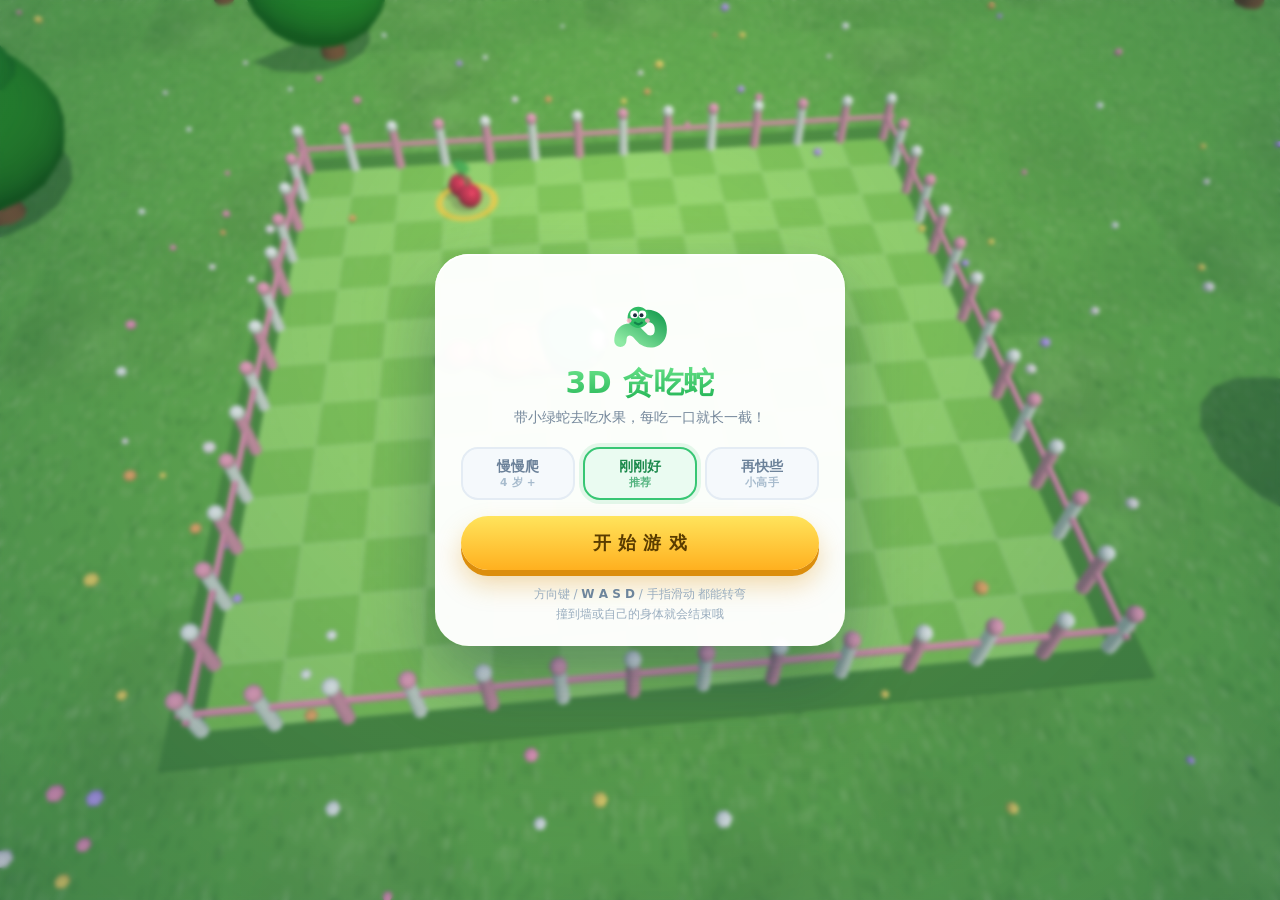
==== commit c96512a9: "加入纯 CSS 启动动画，避免解析 three.js 期间出现白屏" ====
--- a/index.html
+++ b/index.html
@@ -7,6 +7,37 @@
 <meta name="apple-mobile-web-app-capable" content="yes">
 <title>3D 贪吃蛇 · 小小探险</title>
 <style>
+/* ============ 启动遮罩（纯 CSS，先于脚本渲染） ============ */
+#boot {
+  position: fixed;
+  inset: 0;
+  z-index: 50;
+  display: flex;
+  flex-direction: column;
+  align-items: center;
+  justify-content: center;
+  gap: 20px;
+  background: linear-gradient(180deg, #9edcf9 0%, #cbeeb0 70%, #9ede74 100%);
+  transition: opacity .45s ease;
+}
+#boot.done { opacity: 0; pointer-events: none; }
+.boot-ring {
+  width: 52px;
+  height: 52px;
+  border-radius: 50%;
+  border: 5px solid rgba(255, 255, 255, .65);
+  border-top-color: #2fbb63;
+  border-right-color: #2fbb63;
+  animation: bootspin .85s linear infinite;
+}
+@keyframes bootspin { to { transform: rotate(360deg); } }
+.boot-text {
+  font-size: 13.5px;
+  font-weight: 700;
+  color: #2c6b41;
+  letter-spacing: .6px;
+}
+
 *, *::before, *::after { margin: 0; padding: 0; box-sizing: border-box; }
 
 html, body {
@@ -399,6 +430,11 @@
 </style>
 </head>
 <body>
+<div id="boot">
+  <div class="boot-ring"></div>
+  <div class="boot-text">正在叫醒小蛇…</div>
+</div>
+
 <canvas id="c"></canvas>
 
 <!-- ================= HUD ================= -->
@@ -1966,6 +2002,14 @@
 
     loop();
     window.SNAKE.ready = true;
+
+    var bootEl = document.getElementById('boot');
+    if (bootEl) {
+      bootEl.classList.add('done');
+      setTimeout(function () {
+        if (bootEl.parentNode) bootEl.parentNode.removeChild(bootEl);
+      }, 600);
+    }
   }
 
   function loop() {
